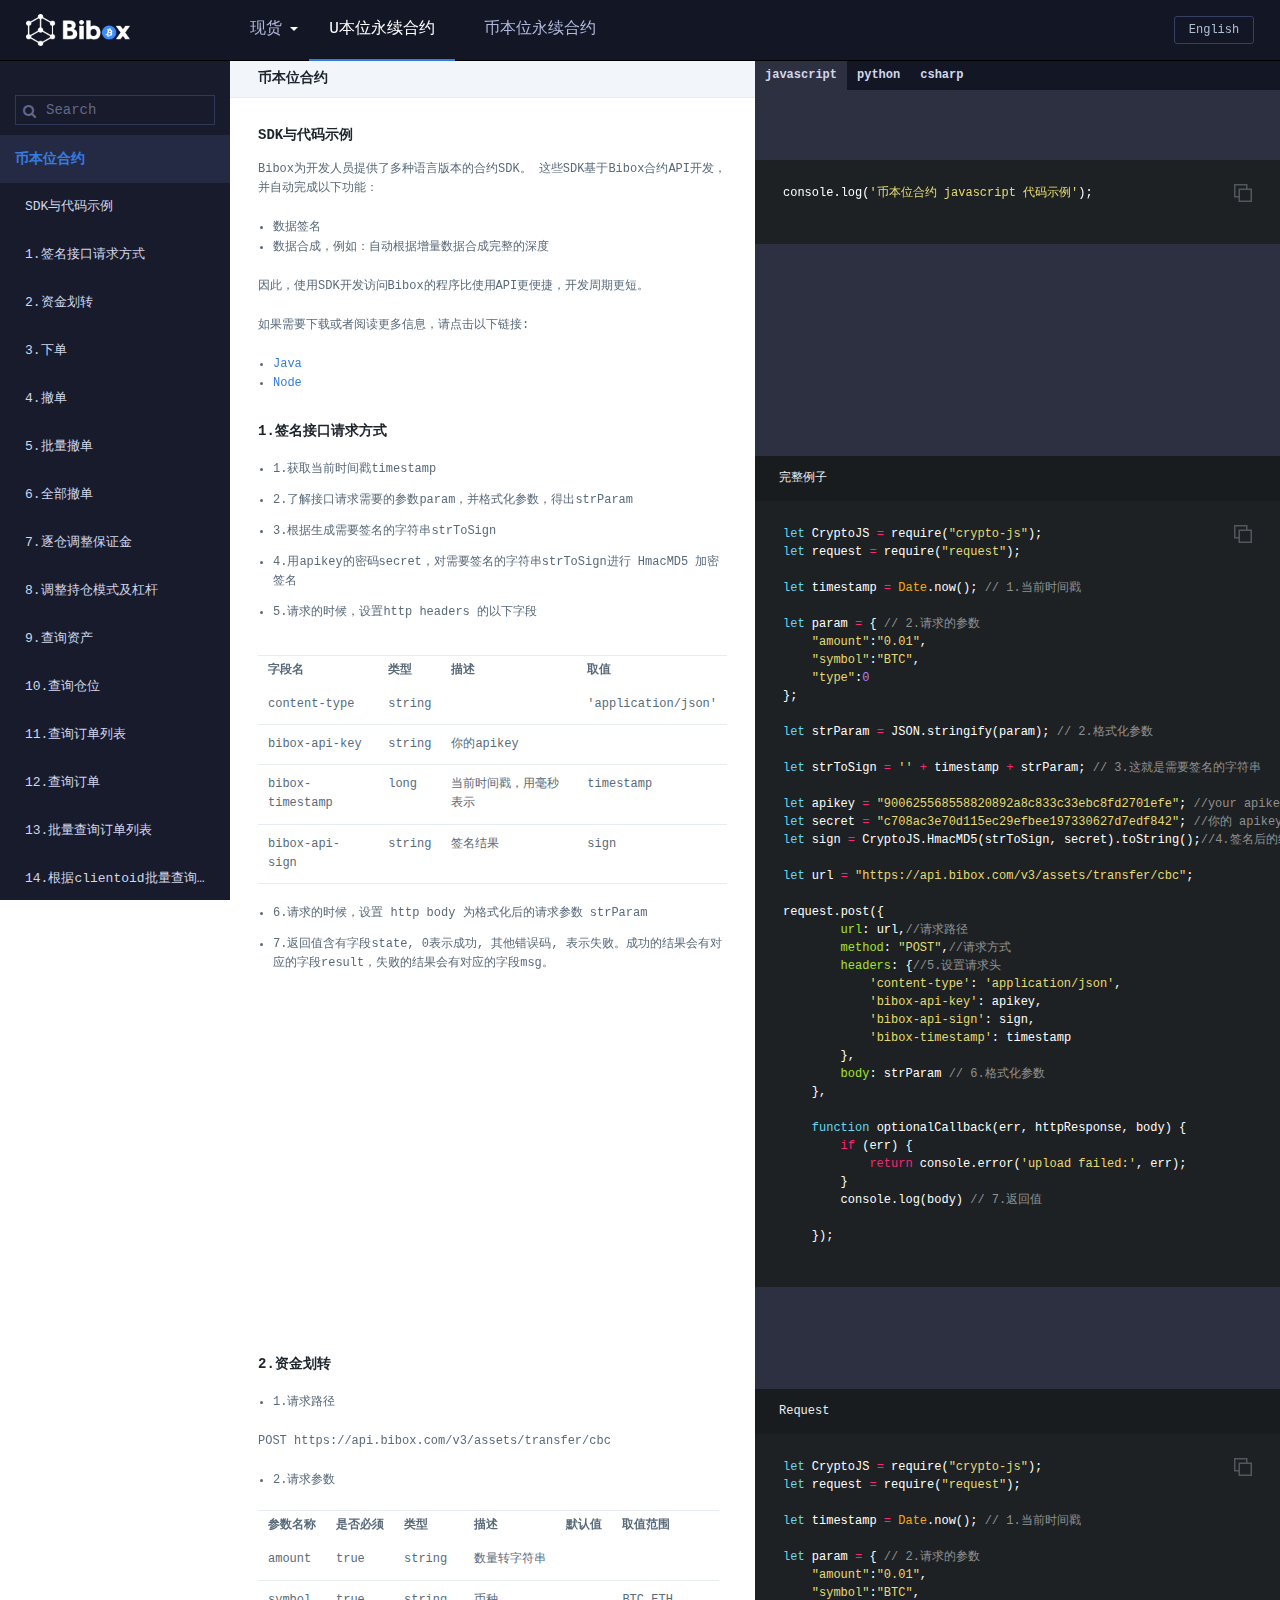
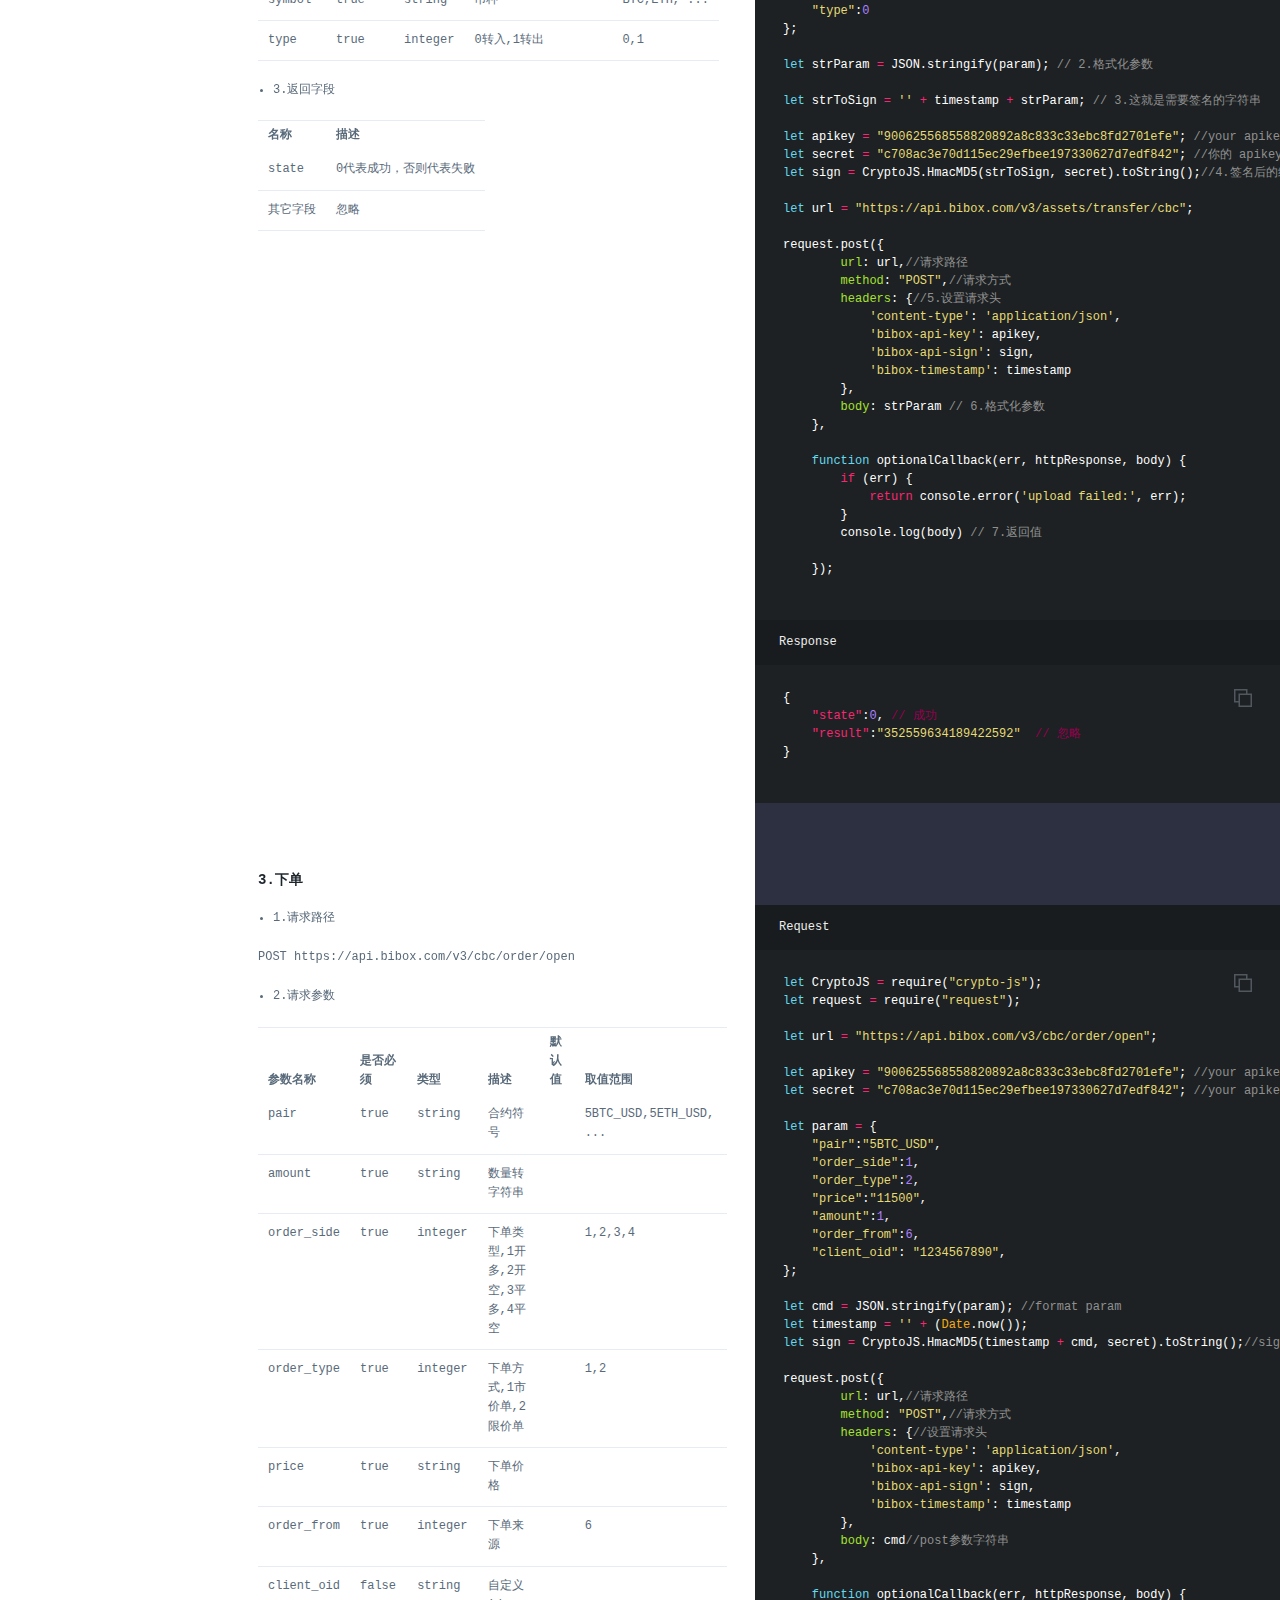
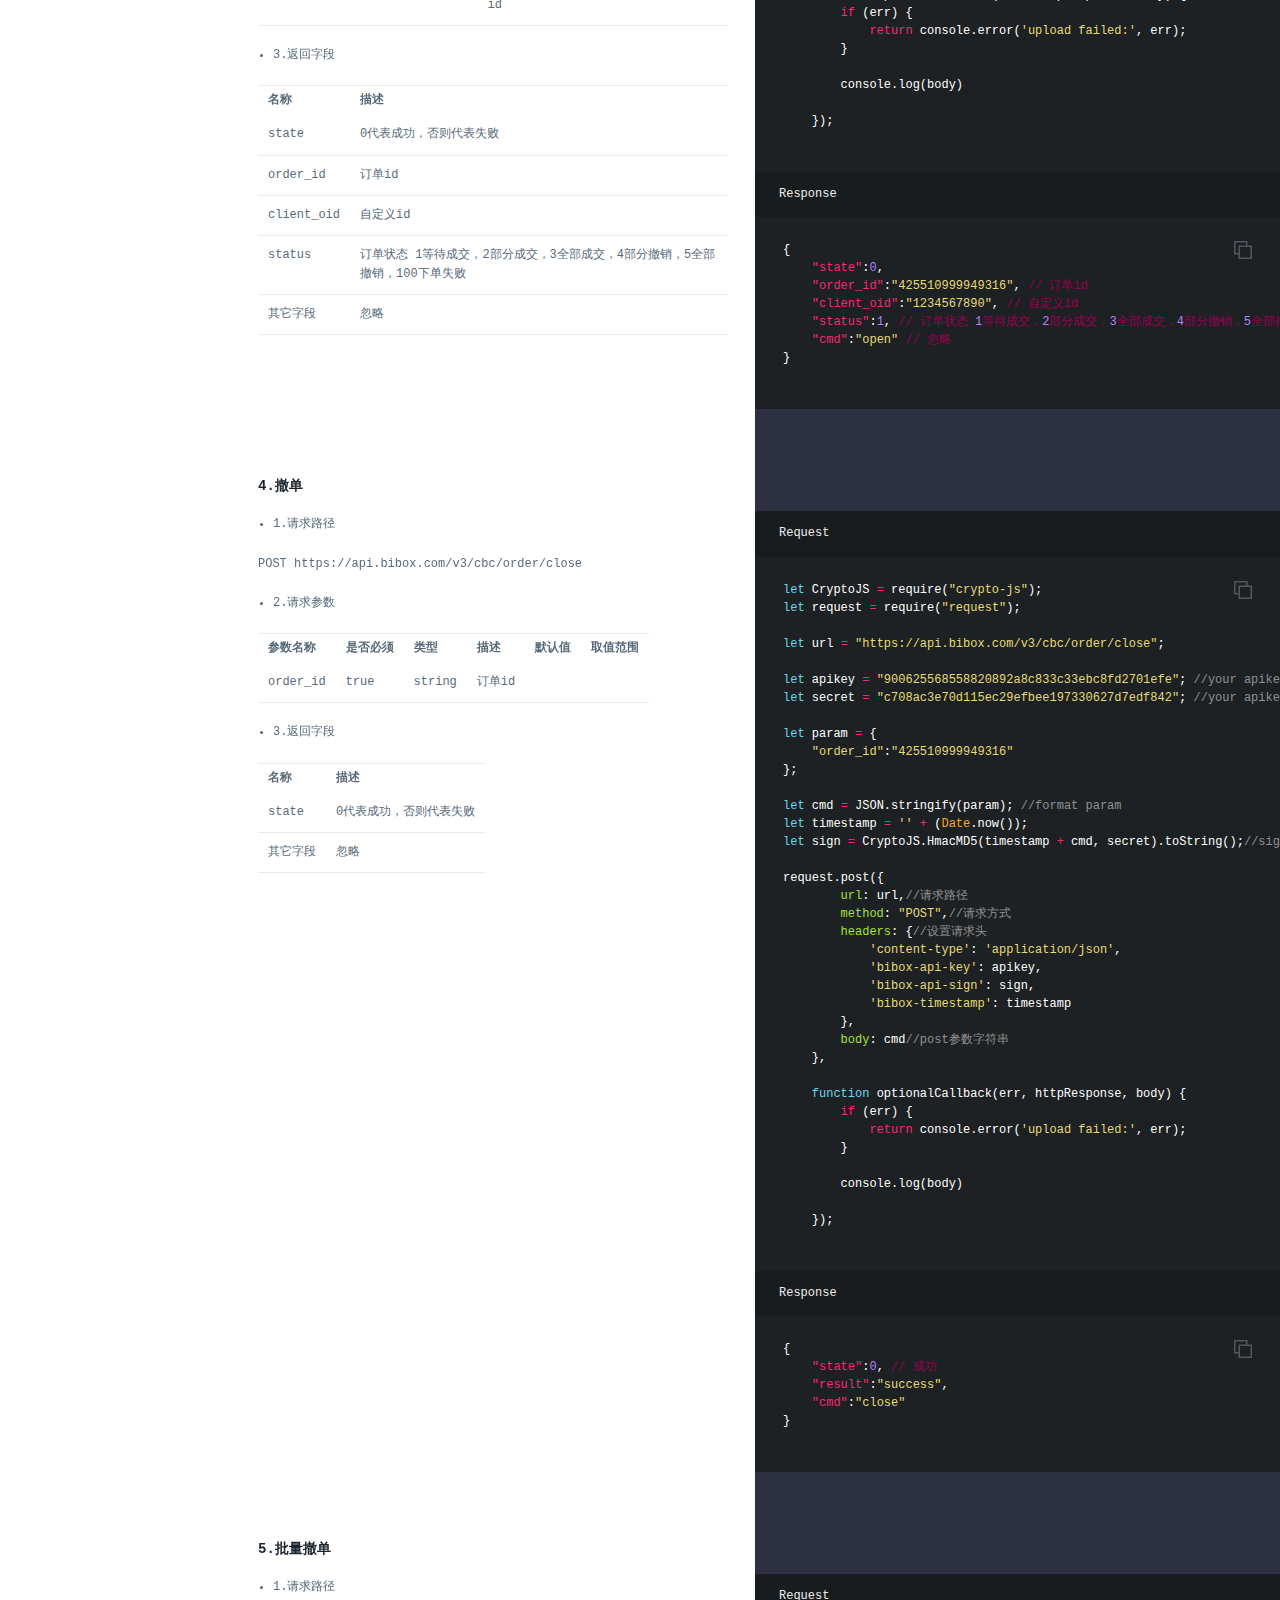
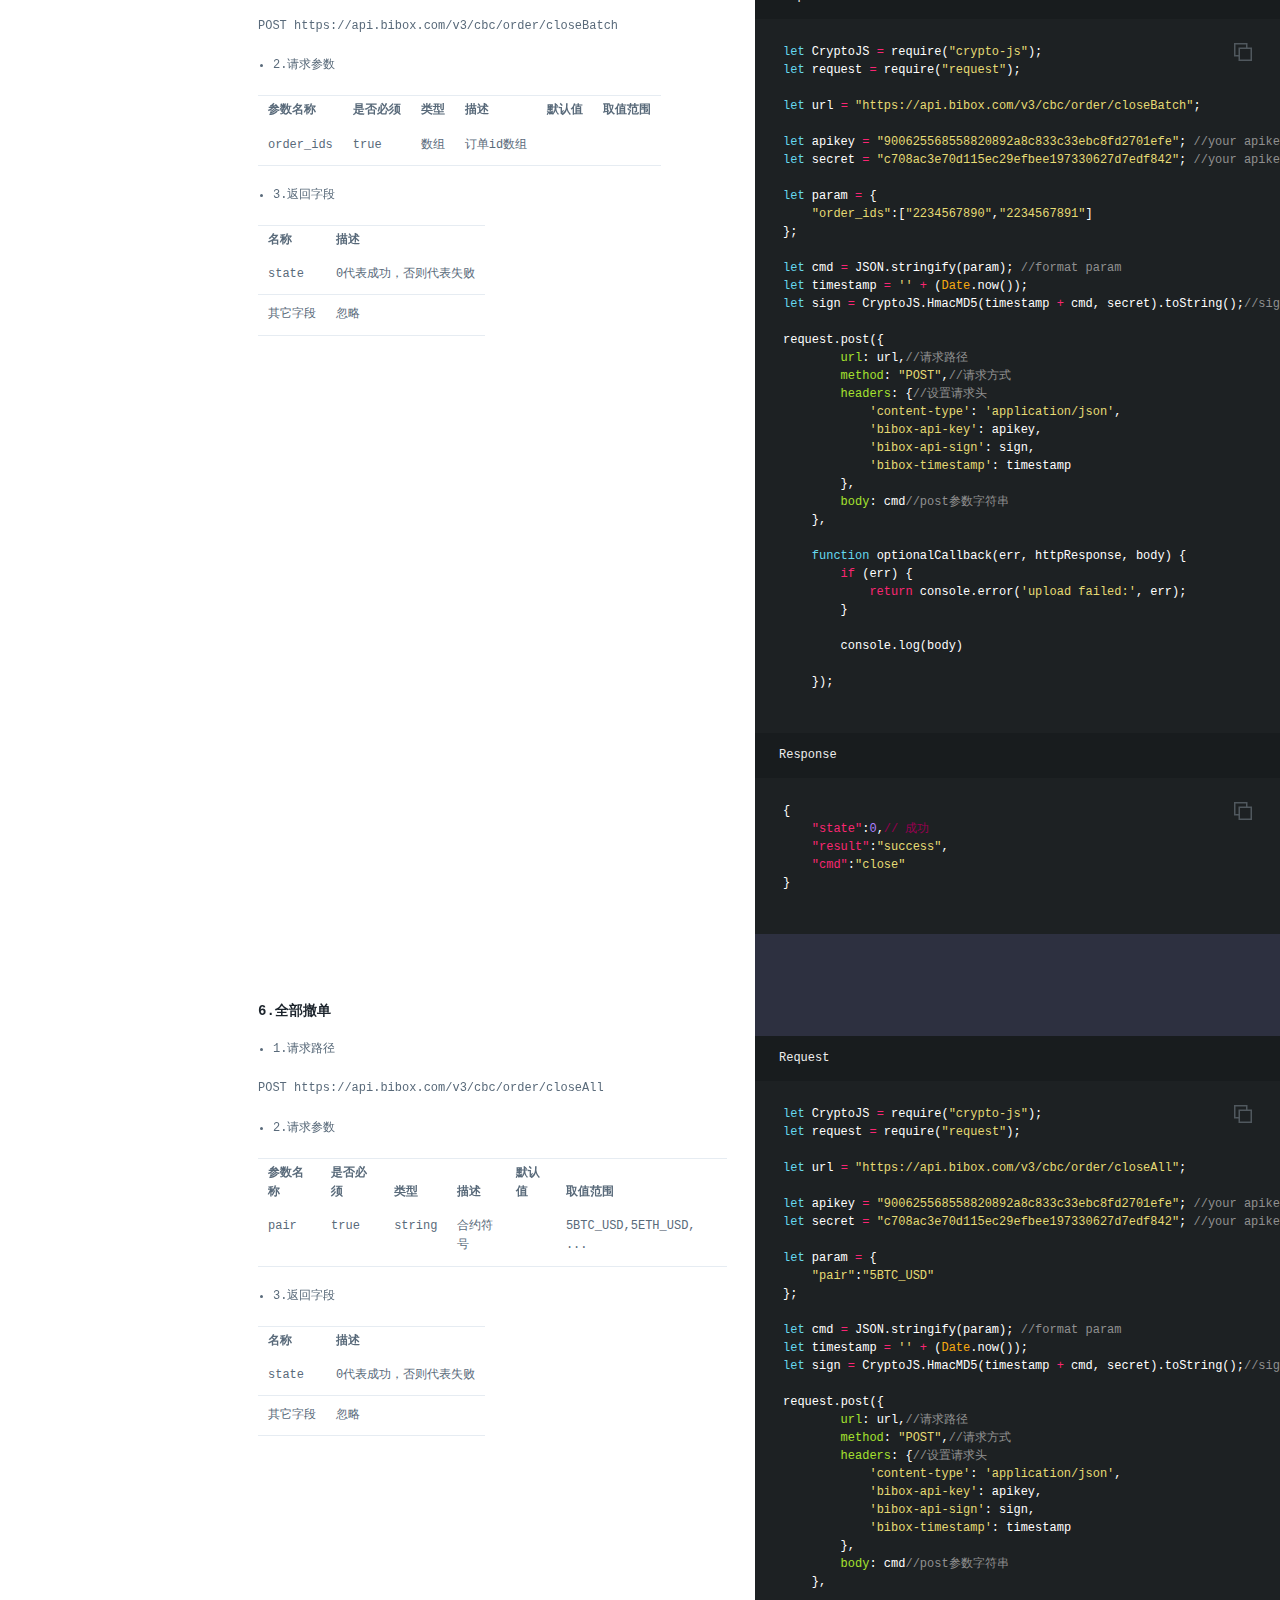
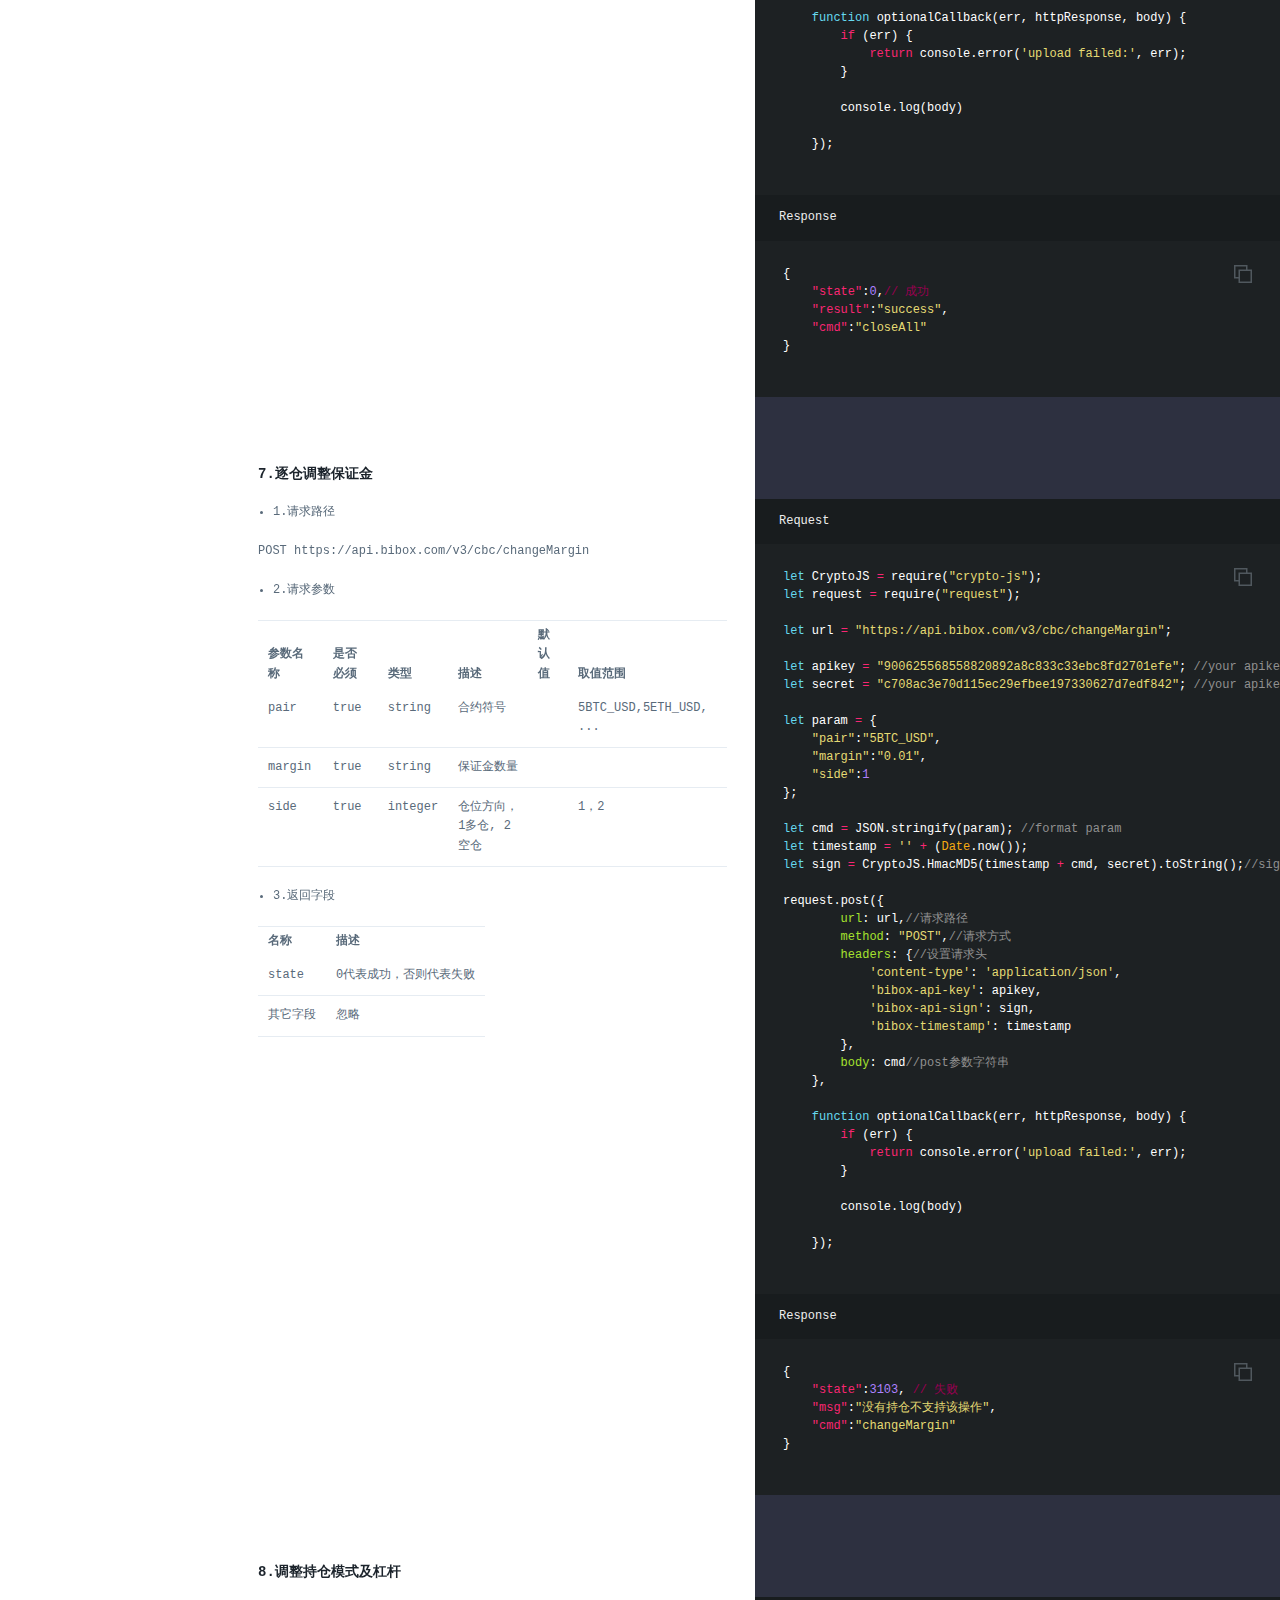
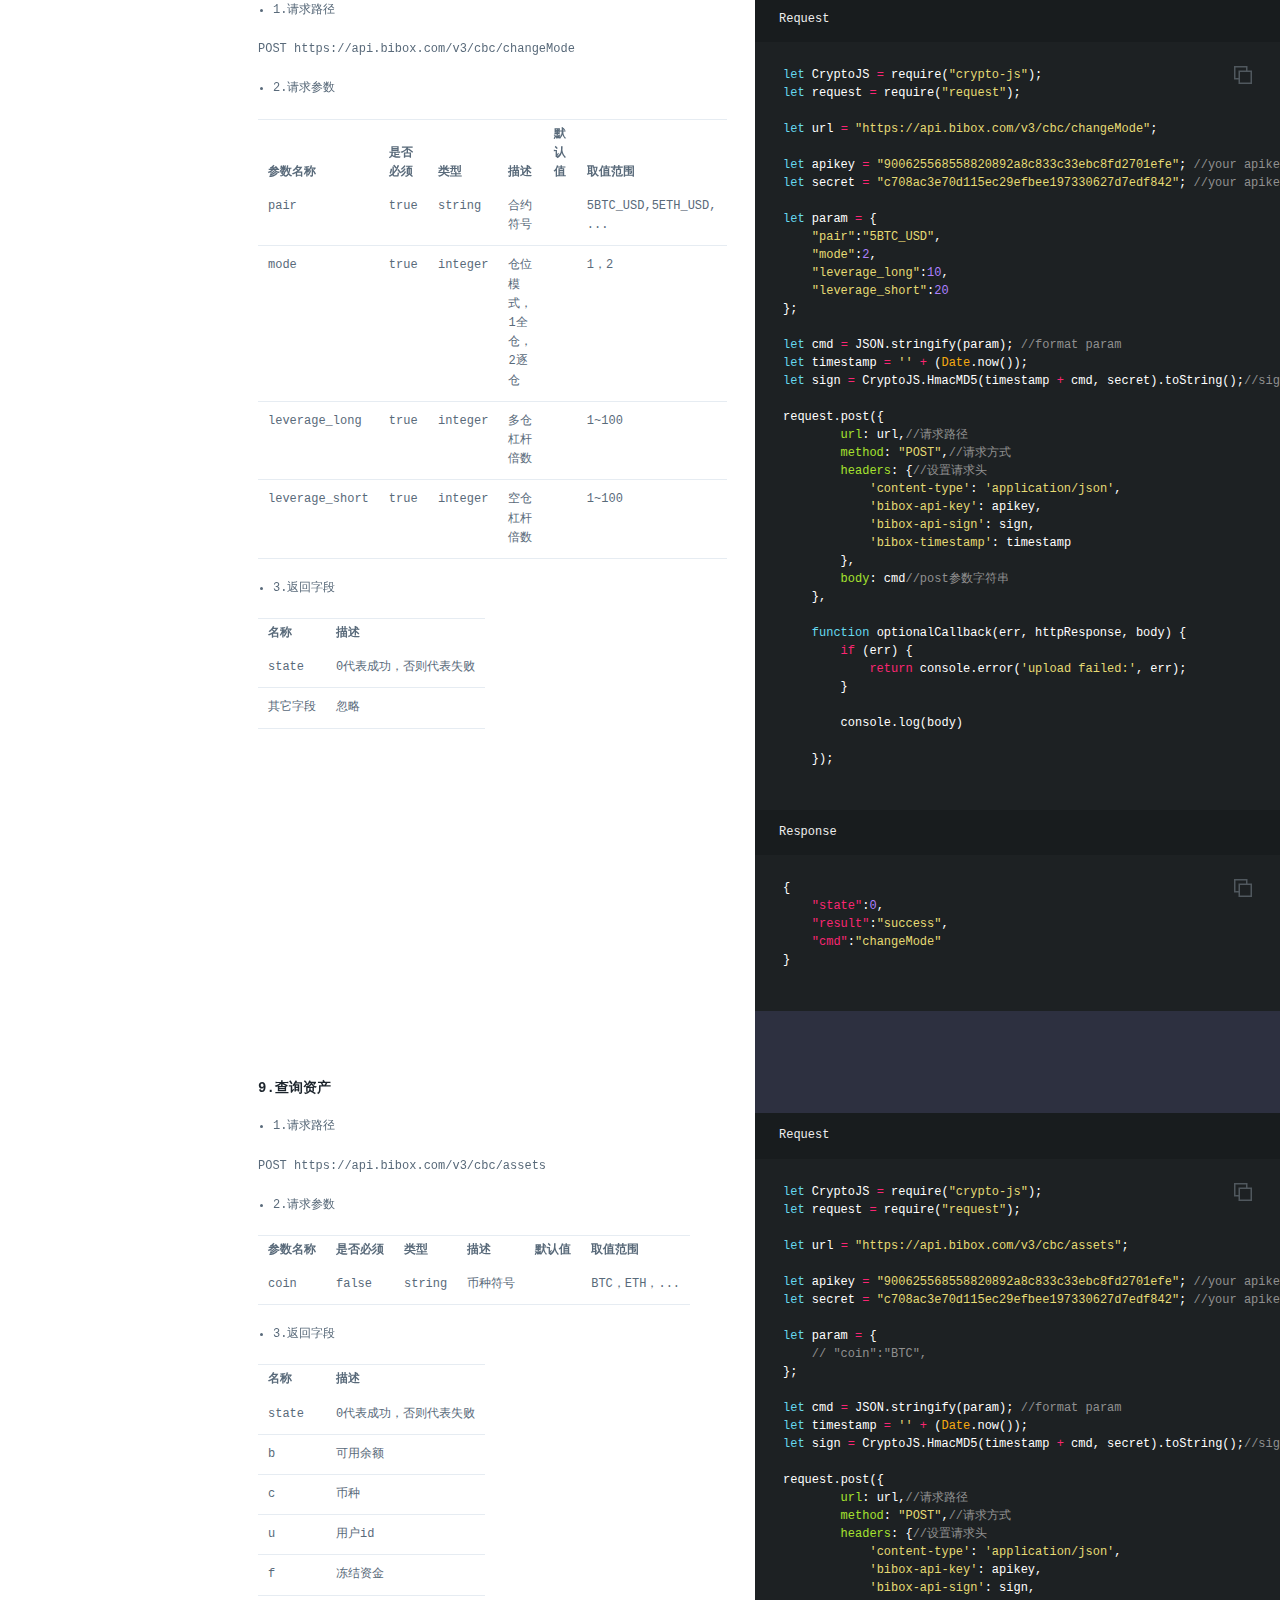
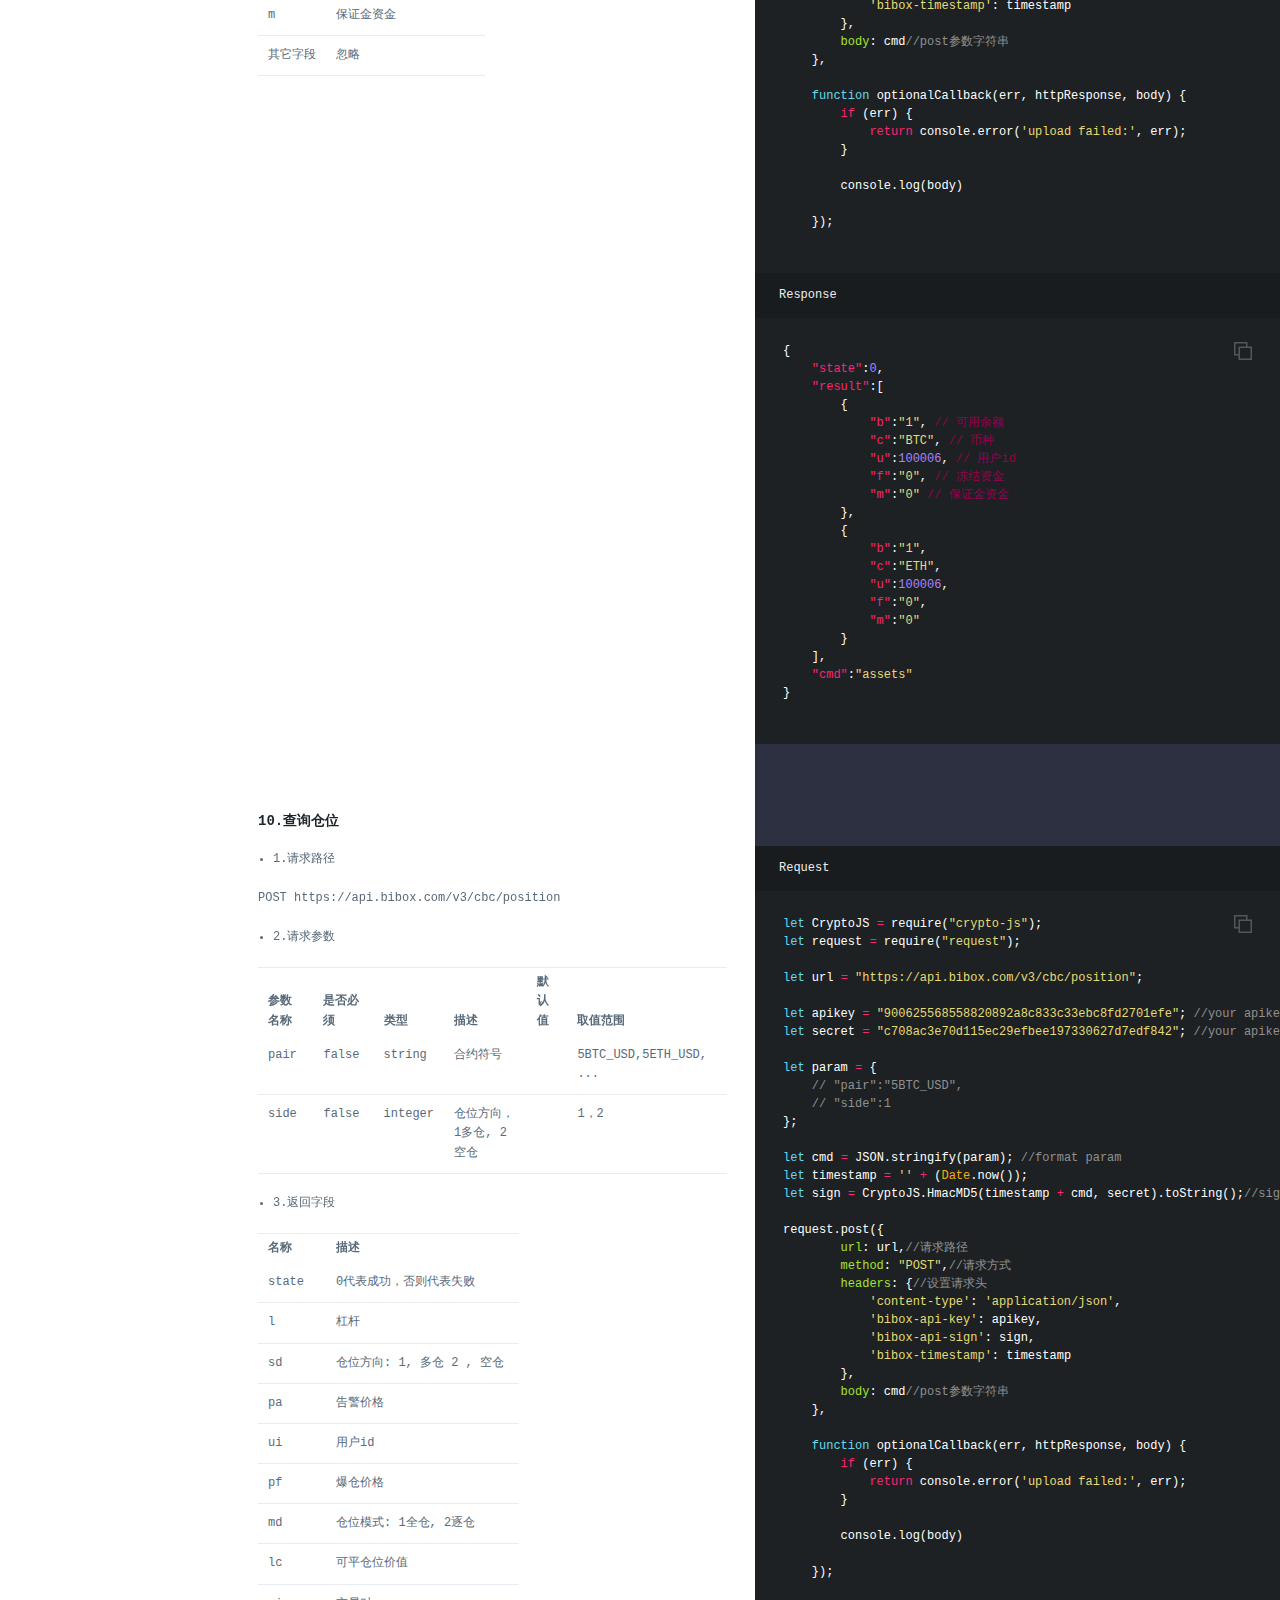
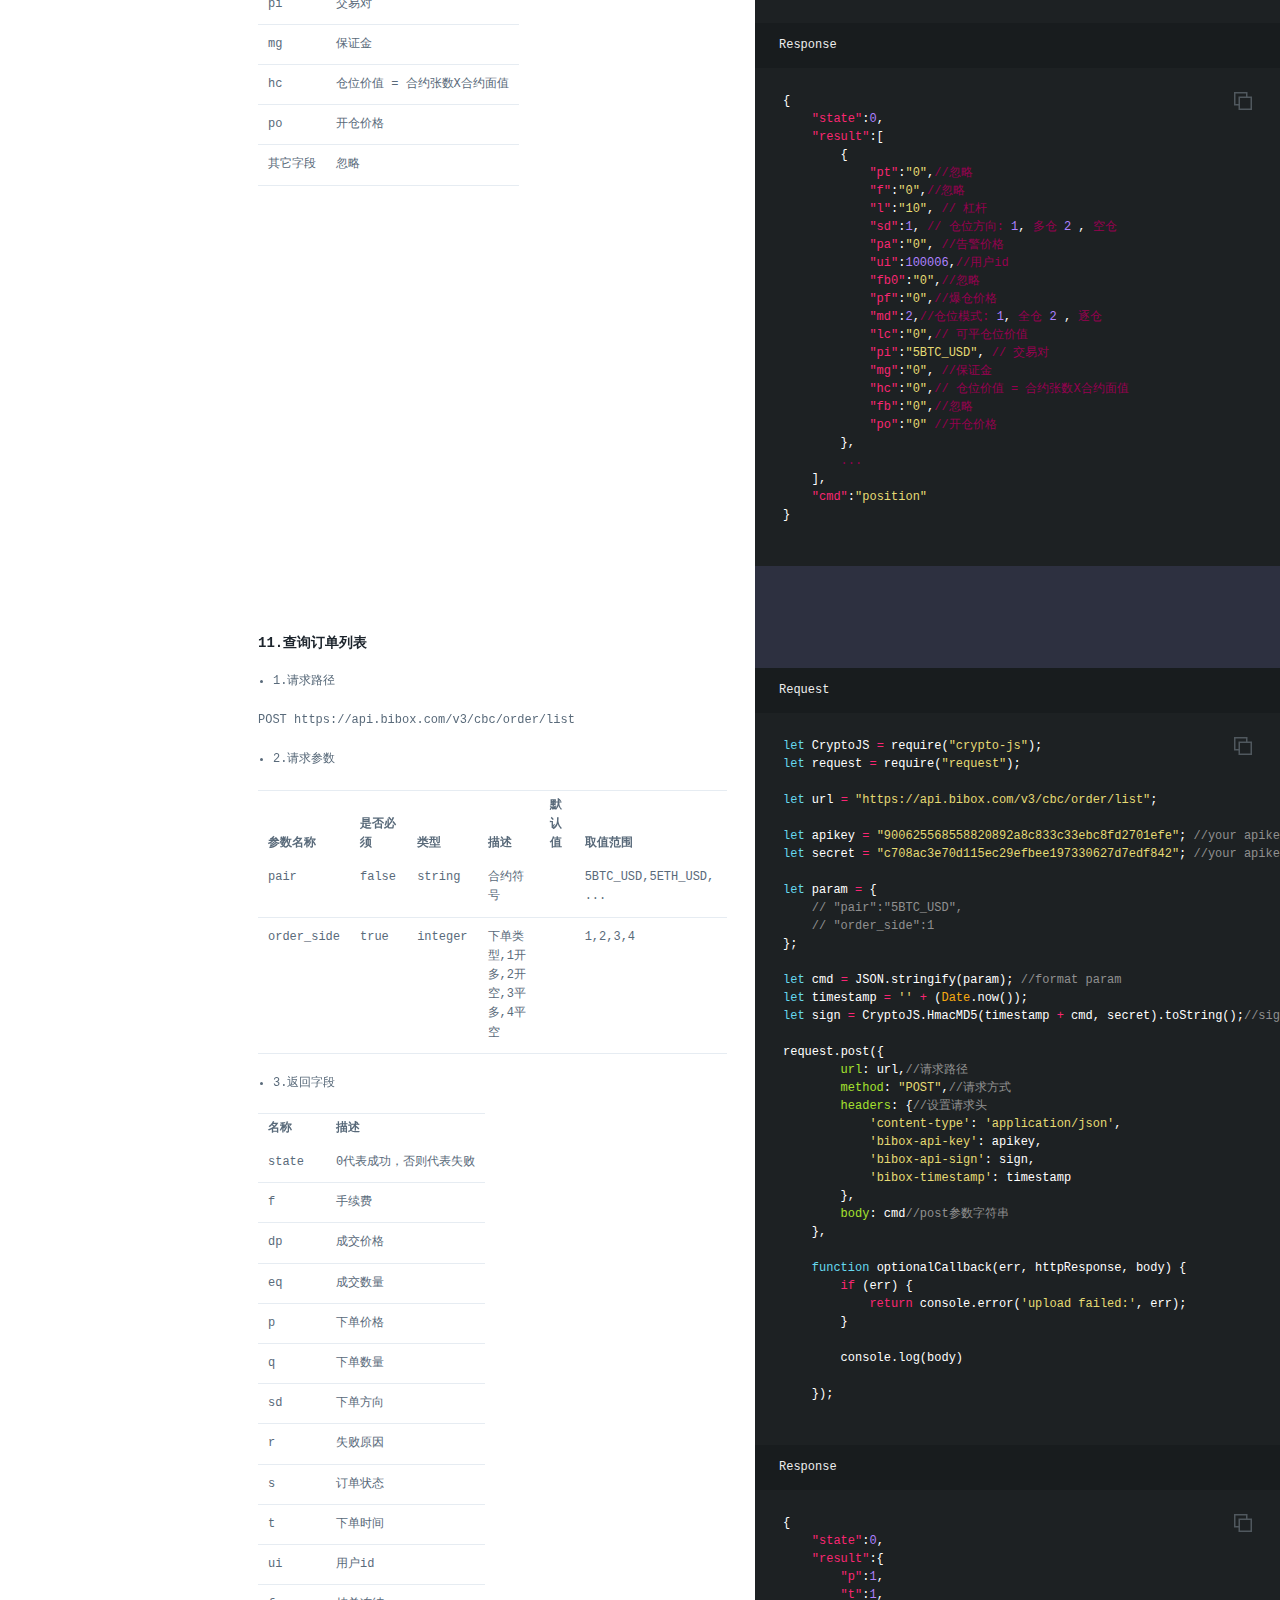
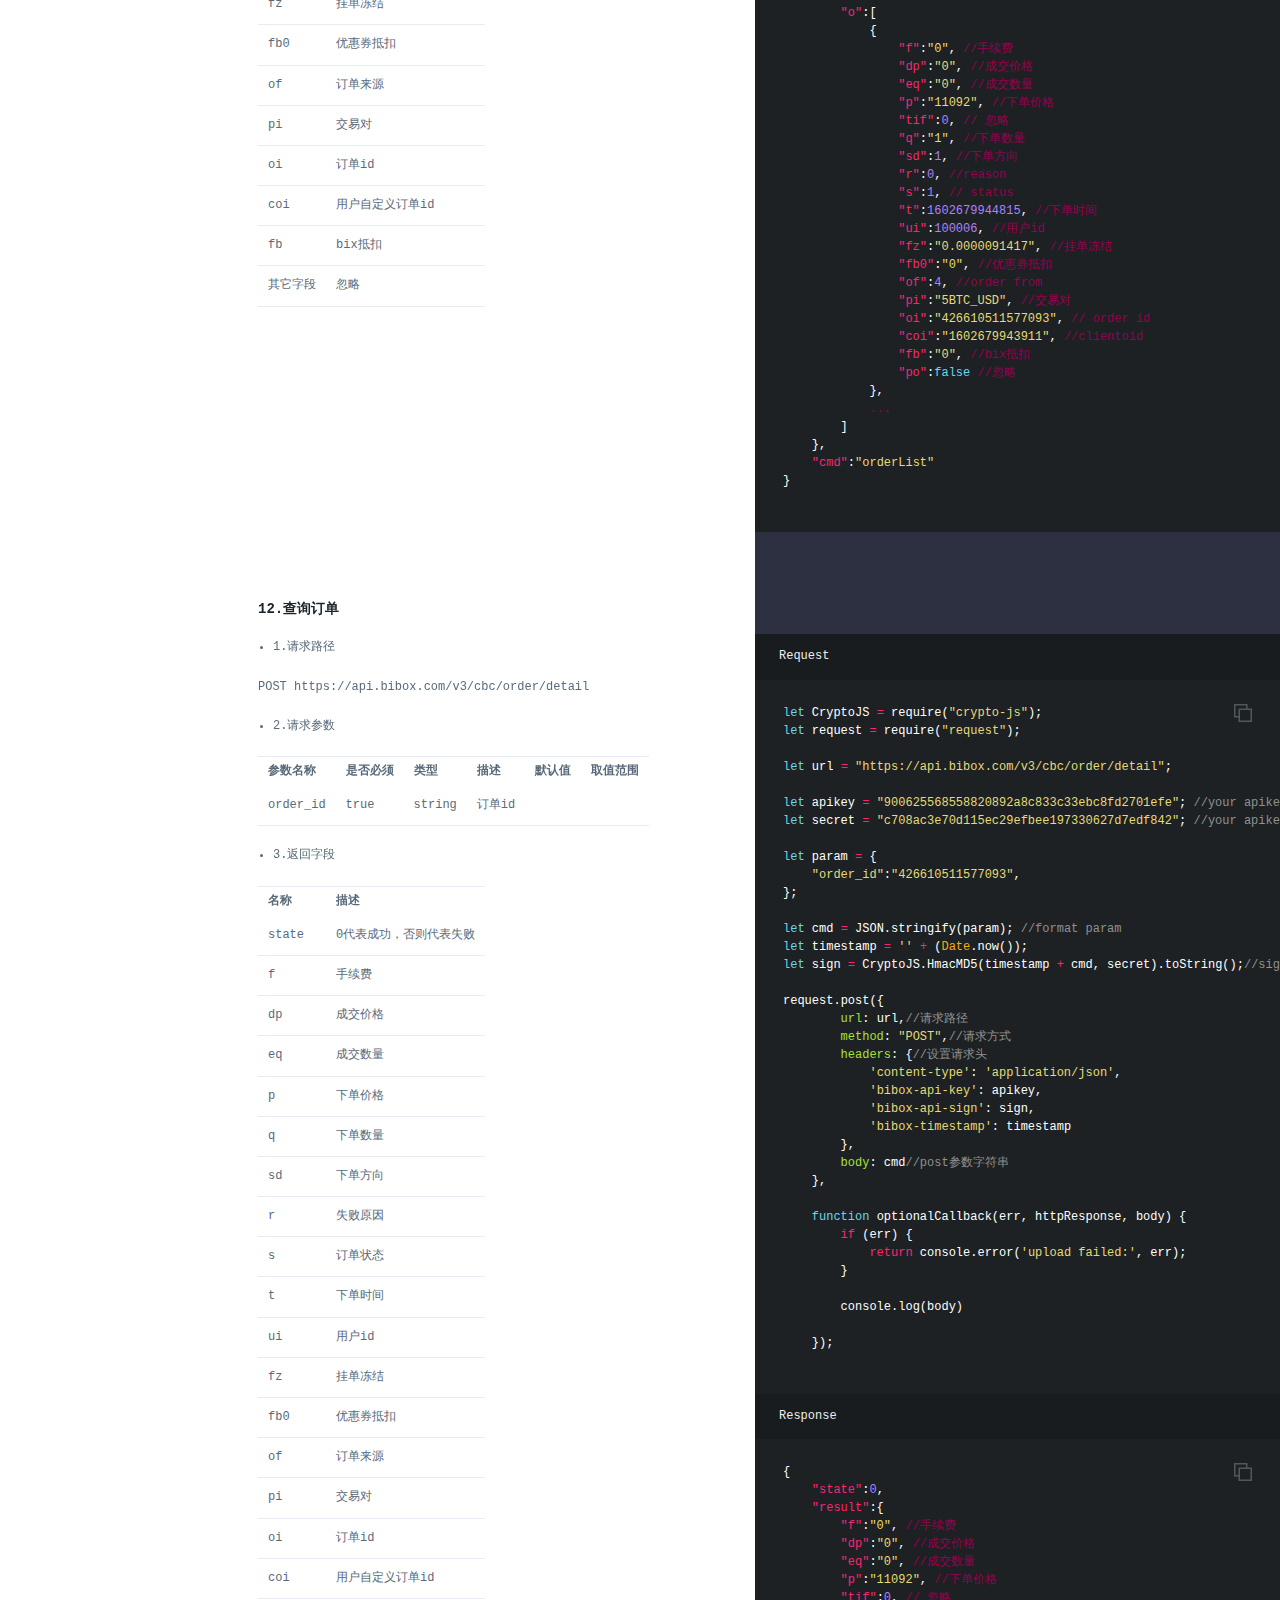
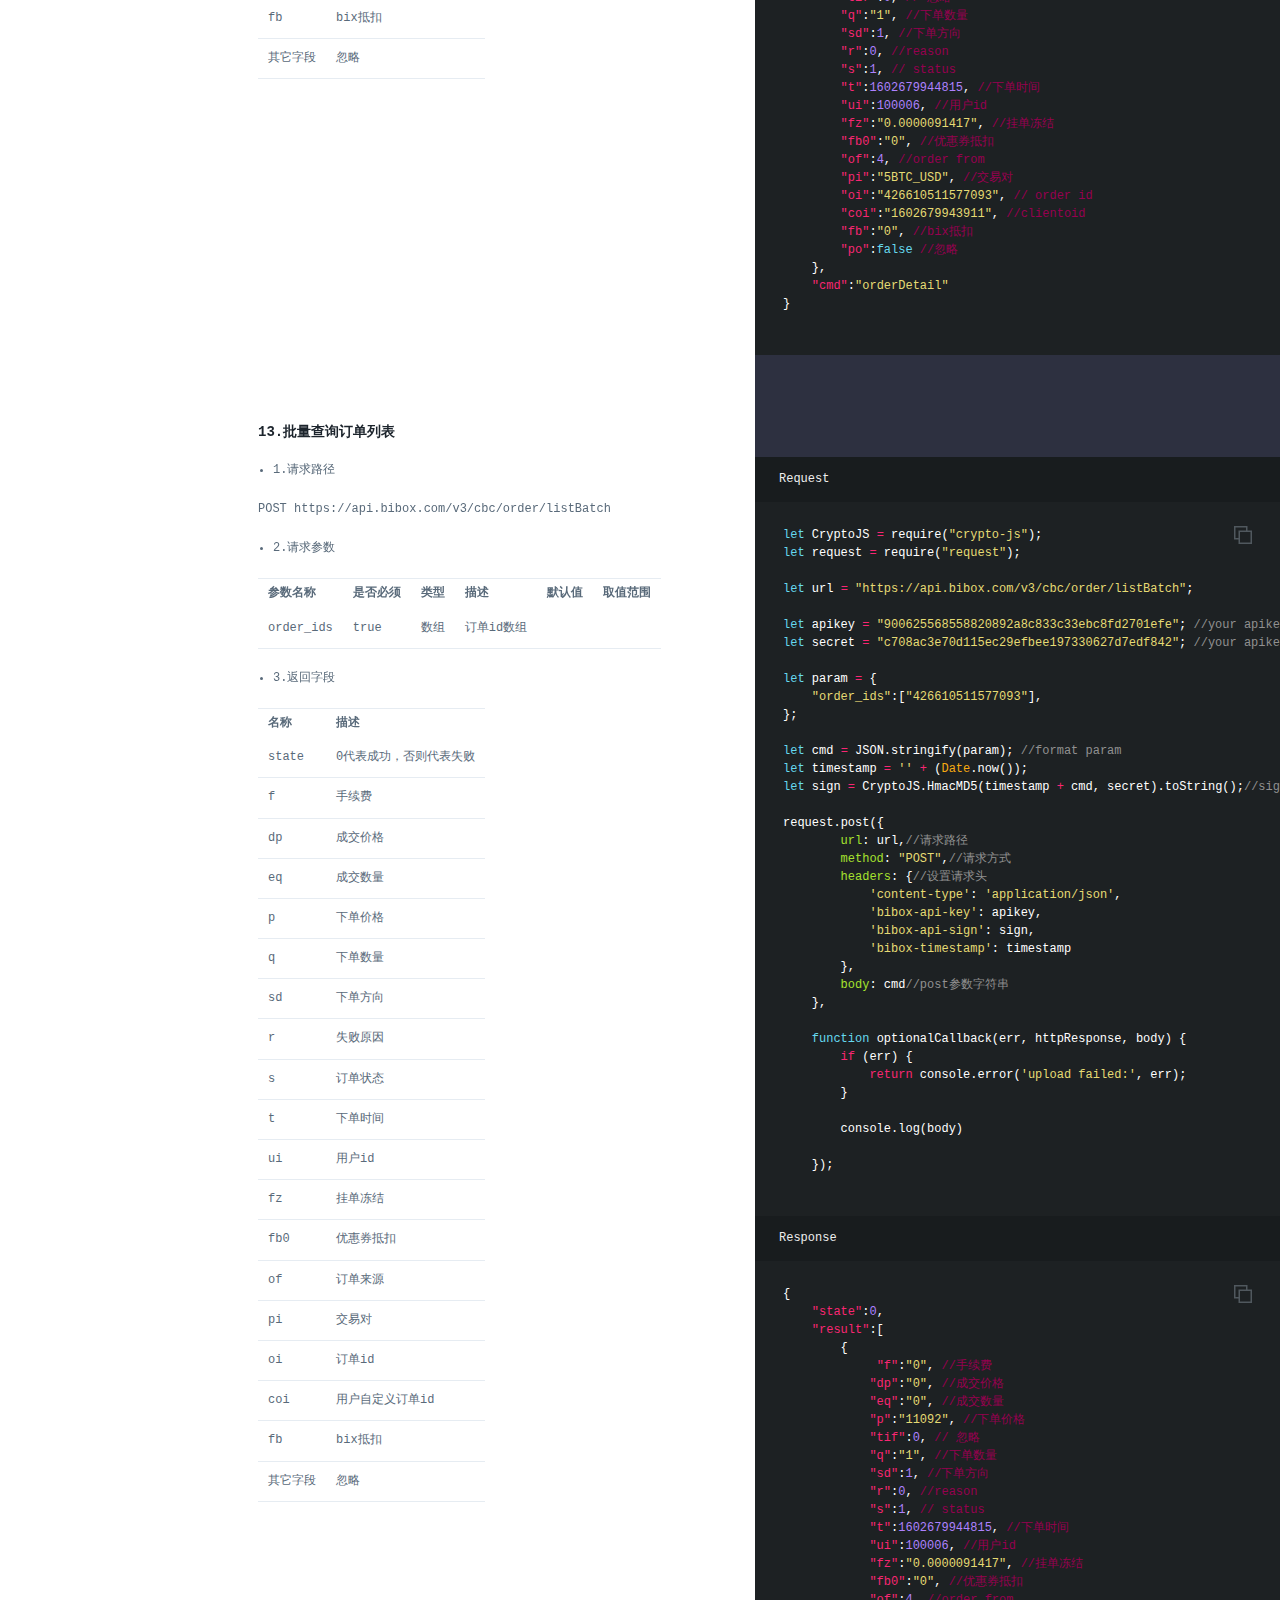
==== futures-coin/v3/zh/index.html @ cd1f0ae7 "update" ====
<!doctype html>
<html>
  <head>
    <meta charset="utf-8">
    <meta content="IE=edge,chrome=1" http-equiv="X-UA-Compatible">
    <meta name="viewport" content="width=device-width, initial-scale=1, maximum-scale=1">
    <title>Bibox API文档(v3)</title>

    <style media="screen">
      .highlight table td { padding: 5px; }
.highlight table pre { margin: 0; }
.highlight .gh {
  color: #999999;
}
.highlight .sr {
  color: #f6aa11;
}
.highlight .go {
  color: #888888;
}
.highlight .gp {
  color: #555555;
}
.highlight .gs {
}
.highlight .gu {
  color: #aaaaaa;
}
.highlight .nb {
  color: #f6aa11;
}
.highlight .cm {
  color: #75715e;
}
.highlight .cp {
  color: #75715e;
}
.highlight .c1 {
  color: #75715e;
}
.highlight .cs {
  color: #75715e;
}
.highlight .c, .highlight .ch, .highlight .cd, .highlight .cpf {
  color: #75715e;
}
.highlight .err {
  color: #960050;
}
.highlight .gr {
  color: #960050;
}
.highlight .gt {
  color: #960050;
}
.highlight .gd {
  color: #49483e;
}
.highlight .gi {
  color: #49483e;
}
.highlight .ge {
  color: #49483e;
}
.highlight .kc {
  color: #66d9ef;
}
.highlight .kd {
  color: #66d9ef;
}
.highlight .kr {
  color: #66d9ef;
}
.highlight .no {
  color: #66d9ef;
}
.highlight .kt {
  color: #66d9ef;
}
.highlight .mf {
  color: #ae81ff;
}
.highlight .mh {
  color: #ae81ff;
}
.highlight .il {
  color: #ae81ff;
}
.highlight .mi {
  color: #ae81ff;
}
.highlight .mo {
  color: #ae81ff;
}
.highlight .m, .highlight .mb, .highlight .mx {
  color: #ae81ff;
}
.highlight .sc {
  color: #ae81ff;
}
.highlight .se {
  color: #ae81ff;
}
.highlight .ss {
  color: #ae81ff;
}
.highlight .sd {
  color: #e6db74;
}
.highlight .s2 {
  color: #e6db74;
}
.highlight .sb {
  color: #e6db74;
}
.highlight .sh {
  color: #e6db74;
}
.highlight .si {
  color: #e6db74;
}
.highlight .sx {
  color: #e6db74;
}
.highlight .s1 {
  color: #e6db74;
}
.highlight .s, .highlight .sa, .highlight .dl {
  color: #e6db74;
}
.highlight .na {
  color: #a6e22e;
}
.highlight .nc {
  color: #a6e22e;
}
.highlight .nd {
  color: #a6e22e;
}
.highlight .ne {
  color: #a6e22e;
}
.highlight .nf, .highlight .fm {
  color: #a6e22e;
}
.highlight .vc {
  color: #ffffff;
}
.highlight .nn {
  color: #ffffff;
}
.highlight .ni {
  color: #ffffff;
}
.highlight .bp {
  color: #ffffff;
}
.highlight .vg {
  color: #ffffff;
}
.highlight .vi {
  color: #ffffff;
}
.highlight .nv, .highlight .vm {
  color: #ffffff;
}
.highlight .w {
  color: #ffffff;
}
.highlight {
  color: #ffffff;
}
.highlight .n, .highlight .py, .highlight .nx {
  color: #ffffff;
}
.highlight .nl {
  color: #f92672;
}
.highlight .ow {
  color: #f92672;
}
.highlight .nt {
  color: #f92672;
}
.highlight .k, .highlight .kv {
  color: #f92672;
}
.highlight .kn {
  color: #f92672;
}
.highlight .kp {
  color: #f92672;
}
.highlight .o {
  color: #f92672;
}
    </style>
    <style media="print">
      * {
        -webkit-transition:none!important;
        transition:none!important;
      }
      .highlight table td { padding: 5px; }
.highlight table pre { margin: 0; }
.highlight, .highlight .w {
  color: #586e75;
}
.highlight .err {
  color: #002b36;
  background-color: #dc322f;
}
.highlight .c, .highlight .ch, .highlight .cd, .highlight .cm, .highlight .cpf, .highlight .c1, .highlight .cs {
  color: #657b83;
}
.highlight .cp {
  color: #b58900;
}
.highlight .nt {
  color: #b58900;
}
.highlight .o, .highlight .ow {
  color: #93a1a1;
}
.highlight .p, .highlight .pi {
  color: #93a1a1;
}
.highlight .gi {
  color: #859900;
}
.highlight .gd {
  color: #dc322f;
}
.highlight .gh {
  color: #268bd2;
  background-color: #002b36;
  font-weight: bold;
}
.highlight .k, .highlight .kn, .highlight .kp, .highlight .kr, .highlight .kv {
  color: #6c71c4;
}
.highlight .kc {
  color: #cb4b16;
}
.highlight .kt {
  color: #cb4b16;
}
.highlight .kd {
  color: #cb4b16;
}
.highlight .s, .highlight .sa, .highlight .sb, .highlight .sc, .highlight .dl, .highlight .sd, .highlight .s2, .highlight .sh, .highlight .sx, .highlight .s1 {
  color: #859900;
}
.highlight .sr {
  color: #2aa198;
}
.highlight .si {
  color: #d33682;
}
.highlight .se {
  color: #d33682;
}
.highlight .nn {
  color: #b58900;
}
.highlight .nc {
  color: #b58900;
}
.highlight .no {
  color: #b58900;
}
.highlight .na {
  color: #268bd2;
}
.highlight .m, .highlight .mb, .highlight .mf, .highlight .mh, .highlight .mi, .highlight .il, .highlight .mo, .highlight .mx {
  color: #859900;
}
.highlight .ss {
  color: #859900;
}
    </style>
    <link href="stylesheets/screen-e0283edf.css" rel="stylesheet" media="screen" />
    <link href="stylesheets/print-628c1a7f.css" rel="stylesheet" media="print" />
      <script src="javascripts/all-e033bdd3.js"></script>

    <script>
      $(function() { setupCodeCopy(); });
    </script>
  </head>

  <body class="index" data-languages="[&quot;javascript&quot;,&quot;python&quot;,&quot;csharp&quot;]">
    <a href="#" id="nav-button">
      <span>
        <img src="images/navbar-cad8cdcb.png" alt="" />
      </span>
    </a>
    <header>
      <div class="flex_box">
        <img src="images/logo-5720d610.png" class="logo" alt="" />
        <div class="nav_box">
          <span id="spot_select" class="nav-select">
            <span id="btn_spot-select">
              现货
            </span>

            <span class="nav-select-drop">
              <a href="/api/spot/v3/zh/" class="nav-select-item" id="btn_spot">现货v3</a>
              <a href="/api/spot/v4/zh/" class="nav-select-item" id="btn_spot_v4">现货v4</a>
            </span>
          </span>
          <span class="nav_cell nav_tab">
            <a href="/api/futures/v3/zh/" id="btn_contract">U本位永续合约</a>
          </span>
          <span class="nav_cell nav_tab">
            <a href="/api/futures-coin/v3/zh/" id="btn_contract_coin">币本位永续合约</a>
          </span>
        </div>
      </div>
      <a href="/api/spot/v3/en/" class="lang" id="lang_box">English</a>
    </header>
    <div class="toc-wrapper">
        <div class="lang-selector">
              <a href="#" data-language-name="javascript">javascript</a>
              <a href="#" data-language-name="python">python</a>
              <a href="#" data-language-name="csharp">csharp</a>
        </div>
        <div class="search">
          <input type="text" class="search" id="input-search" placeholder="Search">
        </div>
        <ul class="search-results"></ul>
      <ul id="toc" class="toc-list-h1">
          <li>
            <a href="#8febbbfcbc" class="toc-h1 toc-link" data-title="币本位合约">币本位合约</a>
              <ul class="toc-list-h2">
                  <li>
                    <a href="#sdk" class="toc-h2 toc-link" data-title="SDK与代码示例">SDK与代码示例</a>
                  </li>
                  <li>
                    <a href="#1" class="toc-h2 toc-link" data-title="1.签名接口请求方式">1.签名接口请求方式</a>
                  </li>
                  <li>
                    <a href="#2" class="toc-h2 toc-link" data-title="2.资金划转">2.资金划转</a>
                  </li>
                  <li>
                    <a href="#3" class="toc-h2 toc-link" data-title="3.下单">3.下单</a>
                  </li>
                  <li>
                    <a href="#4" class="toc-h2 toc-link" data-title="4.撤单">4.撤单</a>
                  </li>
                  <li>
                    <a href="#5" class="toc-h2 toc-link" data-title="5.批量撤单">5.批量撤单</a>
                  </li>
                  <li>
                    <a href="#6" class="toc-h2 toc-link" data-title="6.全部撤单">6.全部撤单</a>
                  </li>
                  <li>
                    <a href="#7" class="toc-h2 toc-link" data-title="7.逐仓调整保证金">7.逐仓调整保证金</a>
                  </li>
                  <li>
                    <a href="#8" class="toc-h2 toc-link" data-title="8.调整持仓模式及杠杆">8.调整持仓模式及杠杆</a>
                  </li>
                  <li>
                    <a href="#9" class="toc-h2 toc-link" data-title="9.查询资产">9.查询资产</a>
                  </li>
                  <li>
                    <a href="#10" class="toc-h2 toc-link" data-title="10.查询仓位">10.查询仓位</a>
                  </li>
                  <li>
                    <a href="#11" class="toc-h2 toc-link" data-title="11.查询订单列表">11.查询订单列表</a>
                  </li>
                  <li>
                    <a href="#12" class="toc-h2 toc-link" data-title="12.查询订单">12.查询订单</a>
                  </li>
                  <li>
                    <a href="#13" class="toc-h2 toc-link" data-title="13.批量查询订单列表">13.批量查询订单列表</a>
                  </li>
                  <li>
                    <a href="#14-clientoid" class="toc-h2 toc-link" data-title="14.根据clientoid批量查询订单列表">14.根据clientoid批量查询订单列表</a>
                  </li>
                  <li>
                    <a href="#15" class="toc-h2 toc-link" data-title="15.获取服务器时间">15.获取服务器时间</a>
                  </li>
                  <li>
                    <a href="#16" class="toc-h2 toc-link" data-title="16.查询持仓变化记录">16.查询持仓变化记录</a>
                  </li>
                  <li>
                    <a href="#17" class="toc-h2 toc-link" data-title="17.查询订单成交明细">17.查询订单成交明细</a>
                  </li>
                  <li>
                    <a href="#18" class="toc-h2 toc-link" data-title="18.查询历史委托">18.查询历史委托</a>
                  </li>
                  <li>
                    <a href="#19" class="toc-h2 toc-link" data-title="19.查询订单">19.查询订单</a>
                  </li>
                  <li>
                    <a href="#19-1" class="toc-h2 toc-link" data-title="19.1.查询划转记录">19.1.查询划转记录</a>
                  </li>
                  <li>
                    <a href="#19-2" class="toc-h2 toc-link" data-title="19.2.查询资产估值">19.2.查询资产估值</a>
                  </li>
                  <li>
                    <a href="#20" class="toc-h2 toc-link" data-title="20.查询资金费率">20.查询资金费率</a>
                  </li>
                  <li>
                    <a href="#21" class="toc-h2 toc-link" data-title="21.查询标记价格">21.查询标记价格</a>
                  </li>
                  <li>
                    <a href="#22" class="toc-h2 toc-link" data-title="22.查询合约基本信息">22.查询合约基本信息</a>
                  </li>
                  <li>
                    <a href="#23" class="toc-h2 toc-link" data-title="23.查询精度配置">23.查询精度配置</a>
                  </li>
                  <li>
                    <a href="#24-k" class="toc-h2 toc-link" data-title="24.查询k线">24.查询k线</a>
                  </li>
                  <li>
                    <a href="#25" class="toc-h2 toc-link" data-title="25.查询合约市场深度">25.查询合约市场深度</a>
                  </li>
                  <li>
                    <a href="#26-kline" class="toc-h2 toc-link" data-title="26.订阅 Kline 数据">26.订阅 Kline 数据</a>
                  </li>
                  <li>
                    <a href="#27" class="toc-h2 toc-link" data-title="27.订阅标记价格">27.订阅标记价格</a>
                  </li>
                  <li>
                    <a href="#28" class="toc-h2 toc-link" data-title="28.订阅深度">28.订阅深度</a>
                  </li>
                  <li>
                    <a href="#29" class="toc-h2 toc-link" data-title="29.订阅成交记录">29.订阅成交记录</a>
                  </li>
                  <li>
                    <a href="#30" class="toc-h2 toc-link" data-title="30.订阅最新成交价">30.订阅最新成交价</a>
                  </li>
                  <li>
                    <a href="#31" class="toc-h2 toc-link" data-title="31.订阅用户数据方法">31.订阅用户数据方法</a>
                  </li>
                  <li>
                    <a href="#32" class="toc-h2 toc-link" data-title="32.订阅用户数据解析资产">32.订阅用户数据解析资产</a>
                  </li>
                  <li>
                    <a href="#33" class="toc-h2 toc-link" data-title="33.订阅用户数据解析仓位">33.订阅用户数据解析仓位</a>
                  </li>
                  <li>
                    <a href="#34" class="toc-h2 toc-link" data-title="34.订阅用户数据解析挂单">34.订阅用户数据解析挂单</a>
                  </li>
                  <li>
                    <a href="#35" class="toc-h2 toc-link" data-title="35.订阅用户数据解析成交明细">35.订阅用户数据解析成交明细</a>
                  </li>
                  <li>
                    <a href="#36" class="toc-h2 toc-link" data-title="36.订阅用户数据解析持仓被动变化信息">36.订阅用户数据解析持仓被动变化信息</a>
                  </li>
              </ul>
          </li>
          <li>
            <a href="#errors" class="toc-h1 toc-link" data-title="Errors">Errors</a>
              <ul class="toc-list-h2">
                  <li>
                    <a href="#e08c1d4f9a" class="toc-h2 toc-link" data-title="错误码">错误码</a>
                  </li>
              </ul>
          </li>
      </ul>
        <ul class="toc-footer">
            <li><a href='https://www.bibox.com'>开始交易</a></li>
        </ul>
    </div>
    <div class="page-wrapper">
      <div class="dark-box"></div>
      <div class="content">
        <h1 id='8febbbfcbc'>币本位合约</h1><h2 id='sdk'>SDK与代码示例</h2><div class="highlight"><pre class="highlight javascript tab-javascript"><code><span class="nx">console</span><span class="p">.</span><span class="nx">log</span><span class="p">(</span><span class="dl">'</span><span class="s1">币本位合约 javascript 代码示例</span><span class="dl">'</span><span class="p">);</span>

</code></pre></div><div class="highlight"><pre class="highlight python tab-python"><code><span class="c1"># -*- coding:utf-8 -*-
</span>

<span class="k">if</span> <span class="n">__name__</span> <span class="o">==</span> <span class="s">'__main__'</span><span class="p">:</span>
    <span class="n">print_hi</span><span class="p">(</span><span class="s">'币本位合约 python 代码示例'</span><span class="p">)</span>

</code></pre></div><div class="highlight"><pre class="highlight csharp tab-csharp"><code><span class="n">Console</span><span class="p">.</span><span class="nf">WriteLine</span><span class="p">(</span><span class="s">"币本位合约 c# 代码示例"</span><span class="p">);</span>

</code></pre></div>
<p>Bibox为开发人员提供了多种语言版本的合约SDK。
这些SDK基于Bibox合约API开发，并自动完成以下功能：</p>

<ul>
<li>数据签名</li>
<li>数据合成，例如：自动根据增量数据合成完整的深度</li>
</ul>

<p>因此，使用SDK开发访问Bibox的程序比使用API更便捷，开发周期更短。</p>

<p>如果需要下载或者阅读更多信息，请点击以下链接:</p>

<ul>
<li><a href="https://github.com/Biboxcom/futures_java">Java</a></li>
<li><a href="https://github.com/Biboxcom/futures_nodejs">Node</a></li>
</ul>
<h2 id='1'>1.签名接口请求方式</h2>
<blockquote>
<p>完整例子</p>
</blockquote>
<div class="highlight"><pre class="highlight javascript tab-javascript"><code><span class="kd">let</span> <span class="nx">CryptoJS</span> <span class="o">=</span> <span class="nx">require</span><span class="p">(</span><span class="dl">"</span><span class="s2">crypto-js</span><span class="dl">"</span><span class="p">);</span>
<span class="kd">let</span> <span class="nx">request</span> <span class="o">=</span> <span class="nx">require</span><span class="p">(</span><span class="dl">"</span><span class="s2">request</span><span class="dl">"</span><span class="p">);</span>

<span class="kd">let</span> <span class="nx">timestamp</span> <span class="o">=</span> <span class="nb">Date</span><span class="p">.</span><span class="nx">now</span><span class="p">();</span> <span class="c1">// 1.当前时间戳</span>

<span class="kd">let</span> <span class="nx">param</span> <span class="o">=</span> <span class="p">{</span> <span class="c1">// 2.请求的参数</span>
    <span class="dl">"</span><span class="s2">amount</span><span class="dl">"</span><span class="p">:</span><span class="dl">"</span><span class="s2">0.01</span><span class="dl">"</span><span class="p">,</span>
    <span class="dl">"</span><span class="s2">symbol</span><span class="dl">"</span><span class="p">:</span><span class="dl">"</span><span class="s2">BTC</span><span class="dl">"</span><span class="p">,</span>
    <span class="dl">"</span><span class="s2">type</span><span class="dl">"</span><span class="p">:</span><span class="mi">0</span>
<span class="p">};</span>

<span class="kd">let</span> <span class="nx">strParam</span> <span class="o">=</span> <span class="nx">JSON</span><span class="p">.</span><span class="nx">stringify</span><span class="p">(</span><span class="nx">param</span><span class="p">);</span> <span class="c1">// 2.格式化参数</span>

<span class="kd">let</span> <span class="nx">strToSign</span> <span class="o">=</span> <span class="dl">''</span> <span class="o">+</span> <span class="nx">timestamp</span> <span class="o">+</span> <span class="nx">strParam</span><span class="p">;</span> <span class="c1">// 3.这就是需要签名的字符串</span>

<span class="kd">let</span> <span class="nx">apikey</span> <span class="o">=</span> <span class="dl">"</span><span class="s2">900625568558820892a8c833c33ebc8fd2701efe</span><span class="dl">"</span><span class="p">;</span> <span class="c1">//your apikey</span>
<span class="kd">let</span> <span class="nx">secret</span> <span class="o">=</span> <span class="dl">"</span><span class="s2">c708ac3e70d115ec29efbee197330627d7edf842</span><span class="dl">"</span><span class="p">;</span> <span class="c1">//你的 apikey 密码</span>
<span class="kd">let</span> <span class="nx">sign</span> <span class="o">=</span> <span class="nx">CryptoJS</span><span class="p">.</span><span class="nx">HmacMD5</span><span class="p">(</span><span class="nx">strToSign</span><span class="p">,</span> <span class="nx">secret</span><span class="p">).</span><span class="nx">toString</span><span class="p">();</span><span class="c1">//4.签名后的结果</span>

<span class="kd">let</span> <span class="nx">url</span> <span class="o">=</span> <span class="dl">"</span><span class="s2">https://api.bibox.com/v3/assets/transfer/cbc</span><span class="dl">"</span><span class="p">;</span>

<span class="nx">request</span><span class="p">.</span><span class="nx">post</span><span class="p">({</span>
        <span class="na">url</span><span class="p">:</span> <span class="nx">url</span><span class="p">,</span><span class="c1">//请求路径</span>
        <span class="na">method</span><span class="p">:</span> <span class="dl">"</span><span class="s2">POST</span><span class="dl">"</span><span class="p">,</span><span class="c1">//请求方式</span>
        <span class="na">headers</span><span class="p">:</span> <span class="p">{</span><span class="c1">//5.设置请求头</span>
            <span class="dl">'</span><span class="s1">content-type</span><span class="dl">'</span><span class="p">:</span> <span class="dl">'</span><span class="s1">application/json</span><span class="dl">'</span><span class="p">,</span>
            <span class="dl">'</span><span class="s1">bibox-api-key</span><span class="dl">'</span><span class="p">:</span> <span class="nx">apikey</span><span class="p">,</span>
            <span class="dl">'</span><span class="s1">bibox-api-sign</span><span class="dl">'</span><span class="p">:</span> <span class="nx">sign</span><span class="p">,</span>
            <span class="dl">'</span><span class="s1">bibox-timestamp</span><span class="dl">'</span><span class="p">:</span> <span class="nx">timestamp</span>
        <span class="p">},</span>
        <span class="na">body</span><span class="p">:</span> <span class="nx">strParam</span> <span class="c1">// 6.格式化参数</span>
    <span class="p">},</span>

    <span class="kd">function</span> <span class="nx">optionalCallback</span><span class="p">(</span><span class="nx">err</span><span class="p">,</span> <span class="nx">httpResponse</span><span class="p">,</span> <span class="nx">body</span><span class="p">)</span> <span class="p">{</span>
        <span class="k">if</span> <span class="p">(</span><span class="nx">err</span><span class="p">)</span> <span class="p">{</span>
            <span class="k">return</span> <span class="nx">console</span><span class="p">.</span><span class="nx">error</span><span class="p">(</span><span class="dl">'</span><span class="s1">upload failed:</span><span class="dl">'</span><span class="p">,</span> <span class="nx">err</span><span class="p">);</span>
        <span class="p">}</span>
        <span class="nx">console</span><span class="p">.</span><span class="nx">log</span><span class="p">(</span><span class="nx">body</span><span class="p">)</span> <span class="c1">// 7.返回值</span>

    <span class="p">});</span>

</code></pre></div><div class="highlight"><pre class="highlight python tab-python"><code><span class="c1"># -*- coding:utf-8 -*-
</span><span class="kn">import</span> <span class="nn">hashlib</span>
<span class="kn">import</span> <span class="nn">hmac</span>
<span class="kn">import</span> <span class="nn">json</span>
<span class="kn">import</span> <span class="nn">time</span>
<span class="kn">import</span> <span class="nn">requests</span>

<span class="n">API_KEY</span> <span class="o">=</span> <span class="s">'900625568558820892a8c833c33ebc8fd2701efe'</span>
<span class="n">SECRET_KEY</span> <span class="o">=</span> <span class="s">'c708ac3e70d115ec29efbee197330627d7edf842'</span>
<span class="n">BASE_URL</span> <span class="o">=</span> <span class="s">'https://api.bibox.com'</span>  <span class="c1"># 'https://api.bibox.tel' #
</span>

<span class="k">def</span> <span class="nf">do_sign</span><span class="p">(</span><span class="n">body</span><span class="p">):</span>
    <span class="n">timestamp</span> <span class="o">=</span> <span class="nb">int</span><span class="p">(</span><span class="n">time</span><span class="p">.</span><span class="n">time</span><span class="p">())</span> <span class="o">*</span> <span class="mi">1000</span>
    <span class="c1"># to_sign = str(timestamp)+json.dumps(body,separators=(',',':'))
</span>    <span class="n">to_sign</span> <span class="o">=</span> <span class="nb">str</span><span class="p">(</span><span class="n">timestamp</span><span class="p">)</span> <span class="o">+</span> <span class="n">json</span><span class="p">.</span><span class="n">dumps</span><span class="p">(</span><span class="n">body</span><span class="p">)</span>
    <span class="n">sign</span> <span class="o">=</span> <span class="n">hmac</span><span class="p">.</span><span class="n">new</span><span class="p">(</span><span class="n">SECRET_KEY</span><span class="p">.</span><span class="n">encode</span><span class="p">(</span><span class="s">"utf-8"</span><span class="p">),</span> <span class="n">to_sign</span><span class="p">.</span><span class="n">encode</span><span class="p">(</span><span class="s">"utf-8"</span><span class="p">),</span> <span class="n">hashlib</span><span class="p">.</span><span class="n">md5</span><span class="p">).</span><span class="n">hexdigest</span><span class="p">()</span>
    <span class="k">print</span><span class="p">(</span><span class="n">to_sign</span><span class="p">)</span>

    <span class="n">headers</span> <span class="o">=</span> <span class="p">{</span>
        <span class="s">'bibox-api-key'</span><span class="p">:</span> <span class="n">API_KEY</span><span class="p">,</span>
        <span class="s">'bibox-api-sign'</span><span class="p">:</span> <span class="n">sign</span><span class="p">,</span>
        <span class="s">'bibox-timestamp'</span><span class="p">:</span> <span class="nb">str</span><span class="p">(</span><span class="n">timestamp</span><span class="p">)</span>
    <span class="p">}</span>
    <span class="k">return</span> <span class="n">headers</span>


<span class="k">def</span> <span class="nf">transfer</span><span class="p">(</span><span class="n">inout</span><span class="p">,</span> <span class="n">amount</span><span class="p">):</span>
    <span class="n">path</span> <span class="o">=</span> <span class="s">'/v3/assets/transfer/cbc'</span>
    <span class="n">body</span> <span class="o">=</span> <span class="p">{</span>
        <span class="s">'symbol'</span><span class="p">:</span> <span class="s">'BTC'</span><span class="p">,</span>
        <span class="s">'type'</span><span class="p">:</span> <span class="n">inout</span><span class="p">,</span>
        <span class="s">'amount'</span><span class="p">:</span> <span class="n">amount</span><span class="p">,</span>
    <span class="p">}</span>
    <span class="n">headers</span> <span class="o">=</span> <span class="n">do_sign</span><span class="p">(</span><span class="n">body</span><span class="p">)</span>
    <span class="n">resp</span> <span class="o">=</span> <span class="n">requests</span><span class="p">.</span><span class="n">post</span><span class="p">(</span><span class="n">BASE_URL</span> <span class="o">+</span> <span class="n">path</span><span class="p">,</span> <span class="n">json</span><span class="o">=</span><span class="n">body</span><span class="p">,</span> <span class="n">headers</span><span class="o">=</span><span class="n">headers</span><span class="p">)</span>
    <span class="k">print</span><span class="p">(</span><span class="n">resp</span><span class="p">.</span><span class="n">text</span><span class="p">)</span>


<span class="k">if</span> <span class="n">__name__</span> <span class="o">==</span> <span class="s">'__main__'</span><span class="p">:</span>
    <span class="n">transfer</span><span class="p">(</span><span class="mi">0</span><span class="p">,</span> <span class="mi">1</span><span class="p">)</span>  <span class="c1"># transfer in contract
</span>    <span class="n">transfer</span><span class="p">(</span><span class="mi">1</span><span class="p">,</span> <span class="mi">1</span><span class="p">)</span>  <span class="c1"># transfer out contract
</span>
</code></pre></div><div class="highlight"><pre class="highlight csharp tab-csharp"><code><span class="k">using</span> <span class="nn">System</span><span class="p">;</span>
<span class="k">using</span> <span class="nn">System.Net.Http</span><span class="p">;</span>
<span class="k">using</span> <span class="nn">System.Text</span><span class="p">;</span>
<span class="k">using</span> <span class="nn">System.Security.Cryptography</span><span class="p">;</span>
<span class="k">using</span> <span class="nn">Newtonsoft.Json</span><span class="p">;</span>
<span class="k">using</span> <span class="nn">Newtonsoft.Json.Serialization</span><span class="p">;</span>

<span class="k">namespace</span> <span class="nn">ConsoleProgram</span>
<span class="p">{</span>
    <span class="k">public</span> <span class="k">class</span> <span class="nc">SortContractResolver</span> <span class="p">:</span> <span class="n">DefaultContractResolver</span>
    <span class="p">{</span>
        <span class="k">protected</span> <span class="k">override</span> <span class="n">IList</span><span class="p">&lt;</span><span class="n">JsonProperty</span><span class="p">&gt;</span> <span class="nf">CreateProperties</span><span class="p">(</span><span class="n">Type</span> <span class="n">type</span><span class="p">,</span> <span class="n">MemberSerialization</span> <span class="n">memberSerialization</span><span class="p">)</span>
        <span class="p">{</span>
            <span class="n">IList</span><span class="p">&lt;</span><span class="n">JsonProperty</span><span class="p">&gt;</span> <span class="n">properties</span> <span class="p">=</span> <span class="k">base</span><span class="p">.</span><span class="nf">CreateProperties</span><span class="p">(</span><span class="n">type</span><span class="p">,</span> <span class="n">memberSerialization</span><span class="p">);</span>

            <span class="k">return</span> <span class="n">properties</span><span class="p">.</span><span class="nf">OrderBy</span><span class="p">(</span><span class="n">x</span><span class="p">=&gt;</span><span class="n">x</span><span class="p">.</span><span class="n">PropertyName</span><span class="p">).</span><span class="nf">ToList</span><span class="p">();</span>
        <span class="p">}</span>
    <span class="p">}</span>

    <span class="k">public</span> <span class="k">class</span> <span class="nc">Class1</span>
    <span class="p">{</span>

        <span class="c1">// HttpClient is intended to be instantiated once per application, rather than per-use. See Remarks.</span>
        <span class="k">static</span> <span class="k">readonly</span> <span class="n">HttpClient</span> <span class="n">client</span> <span class="p">=</span> <span class="k">new</span> <span class="nf">HttpClient</span><span class="p">();</span>

        <span class="k">static</span> <span class="kt">string</span> <span class="nf">GetTimeStamp</span><span class="p">()</span>
        <span class="p">{</span>
            <span class="n">TimeSpan</span> <span class="n">ts</span> <span class="p">=</span> <span class="n">DateTime</span><span class="p">.</span><span class="n">UtcNow</span> <span class="p">-</span> <span class="k">new</span> <span class="nf">DateTime</span><span class="p">(</span><span class="m">1970</span><span class="p">,</span> <span class="m">1</span><span class="p">,</span> <span class="m">1</span><span class="p">,</span> <span class="m">0</span><span class="p">,</span> <span class="m">0</span><span class="p">,</span> <span class="m">0</span><span class="p">,</span> <span class="m">0</span><span class="p">);</span>
            <span class="k">return</span> <span class="n">Convert</span><span class="p">.</span><span class="nf">ToInt64</span><span class="p">(</span><span class="n">ts</span><span class="p">.</span><span class="n">TotalMilliseconds</span><span class="p">).</span><span class="nf">ToString</span><span class="p">();</span>
        <span class="p">}</span>

        <span class="k">static</span> <span class="kt">string</span> <span class="nf">HmacMD5</span><span class="p">(</span><span class="kt">string</span> <span class="n">source</span><span class="p">,</span> <span class="kt">string</span> <span class="n">key</span><span class="p">)</span>
       <span class="p">{</span>
           <span class="n">HMACMD5</span> <span class="n">hmacmd</span> <span class="p">=</span> <span class="k">new</span> <span class="nf">HMACMD5</span><span class="p">(</span><span class="n">Encoding</span><span class="p">.</span><span class="n">Default</span><span class="p">.</span><span class="nf">GetBytes</span><span class="p">(</span><span class="n">key</span><span class="p">));</span>
           <span class="kt">byte</span><span class="p">[]</span> <span class="n">inArray</span> <span class="p">=</span> <span class="n">hmacmd</span><span class="p">.</span><span class="nf">ComputeHash</span><span class="p">(</span><span class="n">Encoding</span><span class="p">.</span><span class="n">Default</span><span class="p">.</span><span class="nf">GetBytes</span><span class="p">(</span><span class="n">source</span><span class="p">));</span>
           <span class="n">StringBuilder</span> <span class="n">sb</span> <span class="p">=</span> <span class="k">new</span> <span class="nf">StringBuilder</span><span class="p">();</span>

           <span class="k">for</span> <span class="p">(</span><span class="kt">int</span> <span class="n">i</span> <span class="p">=</span> <span class="m">0</span><span class="p">;</span> <span class="n">i</span> <span class="p">&lt;</span> <span class="n">inArray</span><span class="p">.</span><span class="n">Length</span><span class="p">;</span> <span class="n">i</span><span class="p">++)</span>
           <span class="p">{</span>
               <span class="n">sb</span><span class="p">.</span><span class="nf">Append</span><span class="p">(</span><span class="n">inArray</span><span class="p">[</span><span class="n">i</span><span class="p">].</span><span class="nf">ToString</span><span class="p">(</span><span class="s">"X2"</span><span class="p">));</span>
           <span class="p">}</span>

           <span class="n">hmacmd</span><span class="p">.</span><span class="nf">Clear</span><span class="p">();</span>

           <span class="k">return</span> <span class="n">sb</span><span class="p">.</span><span class="nf">ToString</span><span class="p">().</span><span class="nf">ToLower</span><span class="p">();</span>
       <span class="p">}</span>

        <span class="k">static</span> <span class="k">async</span> <span class="n">Task</span> <span class="nf">Main</span><span class="p">()</span>
        <span class="p">{</span>
          <span class="c1">// Call asynchronous network methods in a try/catch block to handle exceptions.</span>
          <span class="k">try</span>
          <span class="p">{</span>
             <span class="kt">string</span> <span class="n">uri</span> <span class="p">=</span> <span class="s">"https://api.bibox.com/v3/assets/transfer/cbc"</span><span class="p">;</span>
             <span class="kt">string</span> <span class="n">apikey</span> <span class="p">=</span> <span class="s">"900625568558820892a8c833c33ebc8fd2701efe"</span><span class="p">;</span>
             <span class="kt">string</span> <span class="n">secret</span> <span class="p">=</span> <span class="s">"c708ac3e70d115ec29efbee197330627d7edf842"</span><span class="p">;</span>

             <span class="kt">string</span> <span class="n">timestamp</span> <span class="p">=</span> <span class="nf">GetTimeStamp</span><span class="p">();</span>
             <span class="kt">var</span> <span class="n">myobj</span> <span class="p">=</span> <span class="k">new</span> <span class="p">{</span>
                <span class="n">symbol</span> <span class="p">=</span> <span class="s">"BTC"</span><span class="p">,</span>
                <span class="n">type</span> <span class="p">=</span> <span class="m">0</span><span class="p">,</span>
                <span class="n">amount</span> <span class="p">=</span> <span class="s">"0.001"</span><span class="p">,</span>
             <span class="p">};</span>

             <span class="kt">string</span> <span class="n">payload</span> <span class="p">=</span> <span class="n">JsonConvert</span><span class="p">.</span><span class="nf">SerializeObject</span><span class="p">(</span><span class="n">myobj</span><span class="p">,</span> <span class="k">new</span> <span class="n">JsonSerializerSettings</span> <span class="p">{</span> <span class="n">ContractResolver</span> <span class="p">=</span> <span class="k">new</span> <span class="nf">SortContractResolver</span><span class="p">()</span> <span class="p">});</span>

             <span class="kt">string</span> <span class="n">source</span> <span class="p">=</span> <span class="n">timestamp</span> <span class="p">+</span> <span class="n">payload</span><span class="p">;</span>
             <span class="kt">string</span> <span class="n">sign</span> <span class="p">=</span> <span class="nf">HmacMD5</span><span class="p">(</span><span class="n">source</span><span class="p">,</span> <span class="n">secret</span><span class="p">);</span>

             <span class="n">Console</span><span class="p">.</span><span class="nf">WriteLine</span><span class="p">(</span><span class="n">source</span><span class="p">);</span>
             <span class="n">Console</span><span class="p">.</span><span class="nf">WriteLine</span><span class="p">(</span><span class="n">sign</span><span class="p">);</span>

             <span class="n">client</span><span class="p">.</span><span class="n">DefaultRequestHeaders</span><span class="p">.</span><span class="nf">Add</span><span class="p">(</span><span class="s">"bibox-api-key"</span><span class="p">,</span> <span class="n">apikey</span><span class="p">);</span>
             <span class="n">client</span><span class="p">.</span><span class="n">DefaultRequestHeaders</span><span class="p">.</span><span class="nf">Add</span><span class="p">(</span><span class="s">"bibox-api-sign"</span><span class="p">,</span> <span class="n">sign</span><span class="p">);</span>
             <span class="n">client</span><span class="p">.</span><span class="n">DefaultRequestHeaders</span><span class="p">.</span><span class="nf">Add</span><span class="p">(</span><span class="s">"bibox-timestamp"</span><span class="p">,</span> <span class="n">timestamp</span><span class="p">);</span>

             <span class="n">HttpContent</span> <span class="n">content</span> <span class="p">=</span> <span class="k">new</span> <span class="nf">StringContent</span><span class="p">(</span><span class="n">payload</span><span class="p">,</span> <span class="n">Encoding</span><span class="p">.</span><span class="n">UTF8</span><span class="p">,</span> <span class="s">"application/json"</span><span class="p">);</span>

             <span class="n">HttpResponseMessage</span> <span class="n">response</span> <span class="p">=</span> <span class="k">await</span> <span class="n">client</span><span class="p">.</span><span class="nf">PostAsync</span><span class="p">(</span><span class="n">uri</span><span class="p">,</span> <span class="n">content</span><span class="p">);</span>
             <span class="n">response</span><span class="p">.</span><span class="nf">EnsureSuccessStatusCode</span><span class="p">();</span>
             <span class="kt">string</span> <span class="n">responseBody</span> <span class="p">=</span> <span class="k">await</span> <span class="n">response</span><span class="p">.</span><span class="n">Content</span><span class="p">.</span><span class="nf">ReadAsStringAsync</span><span class="p">();</span>

             <span class="n">Console</span><span class="p">.</span><span class="nf">WriteLine</span><span class="p">(</span><span class="n">responseBody</span><span class="p">);</span>
          <span class="p">}</span>
          <span class="k">catch</span><span class="p">(</span><span class="n">HttpRequestException</span> <span class="n">e</span><span class="p">)</span>
          <span class="p">{</span>
             <span class="n">Console</span><span class="p">.</span><span class="nf">WriteLine</span><span class="p">(</span><span class="s">"\nException Caught!"</span><span class="p">);</span>
             <span class="n">Console</span><span class="p">.</span><span class="nf">WriteLine</span><span class="p">(</span><span class="s">"Message :{0} "</span><span class="p">,</span><span class="n">e</span><span class="p">.</span><span class="n">Message</span><span class="p">);</span>
          <span class="p">}</span>
        <span class="p">}</span>

    <span class="p">}</span>
<span class="p">}</span>

</code></pre></div>
<ul>
<li><p>1.获取当前时间戳timestamp</p></li>
<li><p>2.了解接口请求需要的参数param，并格式化参数，得出strParam</p></li>
<li><p>3.根据生成需要签名的字符串strToSign</p></li>
<li><p>4.用apikey的密码secret，对需要签名的字符串strToSign进行 HmacMD5 加密签名</p></li>
<li><p>5.请求的时候，设置http headers 的以下字段</p></li>
</ul>

<table><thead>
<tr>
<th>字段名</th>
<th>类型</th>
<th>描述</th>
<th>取值</th>
</tr>
</thead><tbody>
<tr>
<td>content-type</td>
<td>string</td>
<td></td>
<td>&#39;application/json&#39;</td>
</tr>
<tr>
<td>bibox-api-key</td>
<td>string</td>
<td>你的apikey</td>
<td></td>
</tr>
<tr>
<td>bibox-timestamp</td>
<td>long</td>
<td>当前时间戳，用毫秒表示</td>
<td>timestamp</td>
</tr>
<tr>
<td>bibox-api-sign</td>
<td>string</td>
<td>签名结果</td>
<td>sign</td>
</tr>
</tbody></table>

<ul>
<li><p>6.请求的时候，设置 http body 为格式化后的请求参数 strParam </p></li>
<li><p>7.返回值含有字段state, 0表示成功, 其他错误码, 表示失败。成功的结果会有对应的字段result，失败的结果会有对应的字段msg。</p></li>
</ul>
<h2 id='2'>2.资金划转</h2>
<blockquote>
<p>Request</p>
</blockquote>
<div class="highlight"><pre class="highlight javascript tab-javascript"><code><span class="kd">let</span> <span class="nx">CryptoJS</span> <span class="o">=</span> <span class="nx">require</span><span class="p">(</span><span class="dl">"</span><span class="s2">crypto-js</span><span class="dl">"</span><span class="p">);</span>
<span class="kd">let</span> <span class="nx">request</span> <span class="o">=</span> <span class="nx">require</span><span class="p">(</span><span class="dl">"</span><span class="s2">request</span><span class="dl">"</span><span class="p">);</span>

<span class="kd">let</span> <span class="nx">timestamp</span> <span class="o">=</span> <span class="nb">Date</span><span class="p">.</span><span class="nx">now</span><span class="p">();</span> <span class="c1">// 1.当前时间戳</span>

<span class="kd">let</span> <span class="nx">param</span> <span class="o">=</span> <span class="p">{</span> <span class="c1">// 2.请求的参数</span>
    <span class="dl">"</span><span class="s2">amount</span><span class="dl">"</span><span class="p">:</span><span class="dl">"</span><span class="s2">0.01</span><span class="dl">"</span><span class="p">,</span>
    <span class="dl">"</span><span class="s2">symbol</span><span class="dl">"</span><span class="p">:</span><span class="dl">"</span><span class="s2">BTC</span><span class="dl">"</span><span class="p">,</span>
    <span class="dl">"</span><span class="s2">type</span><span class="dl">"</span><span class="p">:</span><span class="mi">0</span>
<span class="p">};</span>

<span class="kd">let</span> <span class="nx">strParam</span> <span class="o">=</span> <span class="nx">JSON</span><span class="p">.</span><span class="nx">stringify</span><span class="p">(</span><span class="nx">param</span><span class="p">);</span> <span class="c1">// 2.格式化参数</span>

<span class="kd">let</span> <span class="nx">strToSign</span> <span class="o">=</span> <span class="dl">''</span> <span class="o">+</span> <span class="nx">timestamp</span> <span class="o">+</span> <span class="nx">strParam</span><span class="p">;</span> <span class="c1">// 3.这就是需要签名的字符串</span>

<span class="kd">let</span> <span class="nx">apikey</span> <span class="o">=</span> <span class="dl">"</span><span class="s2">900625568558820892a8c833c33ebc8fd2701efe</span><span class="dl">"</span><span class="p">;</span> <span class="c1">//your apikey</span>
<span class="kd">let</span> <span class="nx">secret</span> <span class="o">=</span> <span class="dl">"</span><span class="s2">c708ac3e70d115ec29efbee197330627d7edf842</span><span class="dl">"</span><span class="p">;</span> <span class="c1">//你的 apikey 密码</span>
<span class="kd">let</span> <span class="nx">sign</span> <span class="o">=</span> <span class="nx">CryptoJS</span><span class="p">.</span><span class="nx">HmacMD5</span><span class="p">(</span><span class="nx">strToSign</span><span class="p">,</span> <span class="nx">secret</span><span class="p">).</span><span class="nx">toString</span><span class="p">();</span><span class="c1">//4.签名后的结果</span>

<span class="kd">let</span> <span class="nx">url</span> <span class="o">=</span> <span class="dl">"</span><span class="s2">https://api.bibox.com/v3/assets/transfer/cbc</span><span class="dl">"</span><span class="p">;</span>

<span class="nx">request</span><span class="p">.</span><span class="nx">post</span><span class="p">({</span>
        <span class="na">url</span><span class="p">:</span> <span class="nx">url</span><span class="p">,</span><span class="c1">//请求路径</span>
        <span class="na">method</span><span class="p">:</span> <span class="dl">"</span><span class="s2">POST</span><span class="dl">"</span><span class="p">,</span><span class="c1">//请求方式</span>
        <span class="na">headers</span><span class="p">:</span> <span class="p">{</span><span class="c1">//5.设置请求头</span>
            <span class="dl">'</span><span class="s1">content-type</span><span class="dl">'</span><span class="p">:</span> <span class="dl">'</span><span class="s1">application/json</span><span class="dl">'</span><span class="p">,</span>
            <span class="dl">'</span><span class="s1">bibox-api-key</span><span class="dl">'</span><span class="p">:</span> <span class="nx">apikey</span><span class="p">,</span>
            <span class="dl">'</span><span class="s1">bibox-api-sign</span><span class="dl">'</span><span class="p">:</span> <span class="nx">sign</span><span class="p">,</span>
            <span class="dl">'</span><span class="s1">bibox-timestamp</span><span class="dl">'</span><span class="p">:</span> <span class="nx">timestamp</span>
        <span class="p">},</span>
        <span class="na">body</span><span class="p">:</span> <span class="nx">strParam</span> <span class="c1">// 6.格式化参数</span>
    <span class="p">},</span>

    <span class="kd">function</span> <span class="nx">optionalCallback</span><span class="p">(</span><span class="nx">err</span><span class="p">,</span> <span class="nx">httpResponse</span><span class="p">,</span> <span class="nx">body</span><span class="p">)</span> <span class="p">{</span>
        <span class="k">if</span> <span class="p">(</span><span class="nx">err</span><span class="p">)</span> <span class="p">{</span>
            <span class="k">return</span> <span class="nx">console</span><span class="p">.</span><span class="nx">error</span><span class="p">(</span><span class="dl">'</span><span class="s1">upload failed:</span><span class="dl">'</span><span class="p">,</span> <span class="nx">err</span><span class="p">);</span>
        <span class="p">}</span>
        <span class="nx">console</span><span class="p">.</span><span class="nx">log</span><span class="p">(</span><span class="nx">body</span><span class="p">)</span> <span class="c1">// 7.返回值</span>

    <span class="p">});</span>

</code></pre></div><div class="highlight"><pre class="highlight python tab-python"><code><span class="c1"># -*- coding:utf-8 -*-
</span><span class="kn">import</span> <span class="nn">hashlib</span>
<span class="kn">import</span> <span class="nn">hmac</span>
<span class="kn">import</span> <span class="nn">json</span>
<span class="kn">import</span> <span class="nn">time</span>
<span class="kn">import</span> <span class="nn">requests</span>

<span class="n">API_KEY</span> <span class="o">=</span> <span class="s">'900625568558820892a8c833c33ebc8fd2701efe'</span>
<span class="n">SECRET_KEY</span> <span class="o">=</span> <span class="s">'c708ac3e70d115ec29efbee197330627d7edf842'</span>
<span class="n">BASE_URL</span> <span class="o">=</span> <span class="s">'https://api.bibox.com'</span>  <span class="c1"># 'https://api.bibox.tel' #
</span>

<span class="k">def</span> <span class="nf">do_sign</span><span class="p">(</span><span class="n">body</span><span class="p">):</span>
    <span class="n">timestamp</span> <span class="o">=</span> <span class="nb">int</span><span class="p">(</span><span class="n">time</span><span class="p">.</span><span class="n">time</span><span class="p">())</span> <span class="o">*</span> <span class="mi">1000</span>
    <span class="c1"># to_sign = str(timestamp)+json.dumps(body,separators=(',',':'))
</span>    <span class="n">to_sign</span> <span class="o">=</span> <span class="nb">str</span><span class="p">(</span><span class="n">timestamp</span><span class="p">)</span> <span class="o">+</span> <span class="n">json</span><span class="p">.</span><span class="n">dumps</span><span class="p">(</span><span class="n">body</span><span class="p">)</span>
    <span class="n">sign</span> <span class="o">=</span> <span class="n">hmac</span><span class="p">.</span><span class="n">new</span><span class="p">(</span><span class="n">SECRET_KEY</span><span class="p">.</span><span class="n">encode</span><span class="p">(</span><span class="s">"utf-8"</span><span class="p">),</span> <span class="n">to_sign</span><span class="p">.</span><span class="n">encode</span><span class="p">(</span><span class="s">"utf-8"</span><span class="p">),</span> <span class="n">hashlib</span><span class="p">.</span><span class="n">md5</span><span class="p">).</span><span class="n">hexdigest</span><span class="p">()</span>
    <span class="k">print</span><span class="p">(</span><span class="n">to_sign</span><span class="p">)</span>

    <span class="n">headers</span> <span class="o">=</span> <span class="p">{</span>
        <span class="s">'bibox-api-key'</span><span class="p">:</span> <span class="n">API_KEY</span><span class="p">,</span>
        <span class="s">'bibox-api-sign'</span><span class="p">:</span> <span class="n">sign</span><span class="p">,</span>
        <span class="s">'bibox-timestamp'</span><span class="p">:</span> <span class="nb">str</span><span class="p">(</span><span class="n">timestamp</span><span class="p">)</span>
    <span class="p">}</span>
    <span class="k">return</span> <span class="n">headers</span>


<span class="k">def</span> <span class="nf">transfer</span><span class="p">(</span><span class="n">inout</span><span class="p">,</span> <span class="n">amount</span><span class="p">):</span>
    <span class="n">path</span> <span class="o">=</span> <span class="s">'/v3/assets/transfer/cbc'</span>
    <span class="n">body</span> <span class="o">=</span> <span class="p">{</span>
        <span class="s">'symbol'</span><span class="p">:</span> <span class="s">'BTC'</span><span class="p">,</span>
        <span class="s">'type'</span><span class="p">:</span> <span class="n">inout</span><span class="p">,</span>
        <span class="s">'amount'</span><span class="p">:</span> <span class="n">amount</span><span class="p">,</span>
    <span class="p">}</span>
    <span class="n">headers</span> <span class="o">=</span> <span class="n">do_sign</span><span class="p">(</span><span class="n">body</span><span class="p">)</span>
    <span class="n">resp</span> <span class="o">=</span> <span class="n">requests</span><span class="p">.</span><span class="n">post</span><span class="p">(</span><span class="n">BASE_URL</span> <span class="o">+</span> <span class="n">path</span><span class="p">,</span> <span class="n">json</span><span class="o">=</span><span class="n">body</span><span class="p">,</span> <span class="n">headers</span><span class="o">=</span><span class="n">headers</span><span class="p">)</span>
    <span class="k">print</span><span class="p">(</span><span class="n">resp</span><span class="p">.</span><span class="n">text</span><span class="p">)</span>


<span class="k">if</span> <span class="n">__name__</span> <span class="o">==</span> <span class="s">'__main__'</span><span class="p">:</span>
    <span class="n">transfer</span><span class="p">(</span><span class="mi">0</span><span class="p">,</span> <span class="mi">1</span><span class="p">)</span>  <span class="c1"># transfer in contract
</span>    <span class="n">transfer</span><span class="p">(</span><span class="mi">1</span><span class="p">,</span> <span class="mi">1</span><span class="p">)</span>  <span class="c1"># transfer out contract
</span>
</code></pre></div><div class="highlight"><pre class="highlight csharp tab-csharp"><code><span class="k">using</span> <span class="nn">System</span><span class="p">;</span>
<span class="k">using</span> <span class="nn">System.Net.Http</span><span class="p">;</span>
<span class="k">using</span> <span class="nn">System.Text</span><span class="p">;</span>
<span class="k">using</span> <span class="nn">System.Security.Cryptography</span><span class="p">;</span>
<span class="k">using</span> <span class="nn">Newtonsoft.Json</span><span class="p">;</span>
<span class="k">using</span> <span class="nn">Newtonsoft.Json.Serialization</span><span class="p">;</span>

<span class="k">namespace</span> <span class="nn">ConsoleProgram</span>
<span class="p">{</span>
    <span class="k">public</span> <span class="k">class</span> <span class="nc">SortContractResolver</span> <span class="p">:</span> <span class="n">DefaultContractResolver</span>
    <span class="p">{</span>
        <span class="k">protected</span> <span class="k">override</span> <span class="n">IList</span><span class="p">&lt;</span><span class="n">JsonProperty</span><span class="p">&gt;</span> <span class="nf">CreateProperties</span><span class="p">(</span><span class="n">Type</span> <span class="n">type</span><span class="p">,</span> <span class="n">MemberSerialization</span> <span class="n">memberSerialization</span><span class="p">)</span>
        <span class="p">{</span>
            <span class="n">IList</span><span class="p">&lt;</span><span class="n">JsonProperty</span><span class="p">&gt;</span> <span class="n">properties</span> <span class="p">=</span> <span class="k">base</span><span class="p">.</span><span class="nf">CreateProperties</span><span class="p">(</span><span class="n">type</span><span class="p">,</span> <span class="n">memberSerialization</span><span class="p">);</span>

            <span class="k">return</span> <span class="n">properties</span><span class="p">.</span><span class="nf">OrderBy</span><span class="p">(</span><span class="n">x</span><span class="p">=&gt;</span><span class="n">x</span><span class="p">.</span><span class="n">PropertyName</span><span class="p">).</span><span class="nf">ToList</span><span class="p">();</span>
        <span class="p">}</span>
    <span class="p">}</span>

    <span class="k">public</span> <span class="k">class</span> <span class="nc">Class1</span>
    <span class="p">{</span>

        <span class="c1">// HttpClient is intended to be instantiated once per application, rather than per-use. See Remarks.</span>
        <span class="k">static</span> <span class="k">readonly</span> <span class="n">HttpClient</span> <span class="n">client</span> <span class="p">=</span> <span class="k">new</span> <span class="nf">HttpClient</span><span class="p">();</span>

        <span class="k">static</span> <span class="kt">string</span> <span class="nf">GetTimeStamp</span><span class="p">()</span>
        <span class="p">{</span>
            <span class="n">TimeSpan</span> <span class="n">ts</span> <span class="p">=</span> <span class="n">DateTime</span><span class="p">.</span><span class="n">UtcNow</span> <span class="p">-</span> <span class="k">new</span> <span class="nf">DateTime</span><span class="p">(</span><span class="m">1970</span><span class="p">,</span> <span class="m">1</span><span class="p">,</span> <span class="m">1</span><span class="p">,</span> <span class="m">0</span><span class="p">,</span> <span class="m">0</span><span class="p">,</span> <span class="m">0</span><span class="p">,</span> <span class="m">0</span><span class="p">);</span>
            <span class="k">return</span> <span class="n">Convert</span><span class="p">.</span><span class="nf">ToInt64</span><span class="p">(</span><span class="n">ts</span><span class="p">.</span><span class="n">TotalMilliseconds</span><span class="p">).</span><span class="nf">ToString</span><span class="p">();</span>
        <span class="p">}</span>

        <span class="k">static</span> <span class="kt">string</span> <span class="nf">HmacMD5</span><span class="p">(</span><span class="kt">string</span> <span class="n">source</span><span class="p">,</span> <span class="kt">string</span> <span class="n">key</span><span class="p">)</span>
       <span class="p">{</span>
           <span class="n">HMACMD5</span> <span class="n">hmacmd</span> <span class="p">=</span> <span class="k">new</span> <span class="nf">HMACMD5</span><span class="p">(</span><span class="n">Encoding</span><span class="p">.</span><span class="n">Default</span><span class="p">.</span><span class="nf">GetBytes</span><span class="p">(</span><span class="n">key</span><span class="p">));</span>
           <span class="kt">byte</span><span class="p">[]</span> <span class="n">inArray</span> <span class="p">=</span> <span class="n">hmacmd</span><span class="p">.</span><span class="nf">ComputeHash</span><span class="p">(</span><span class="n">Encoding</span><span class="p">.</span><span class="n">Default</span><span class="p">.</span><span class="nf">GetBytes</span><span class="p">(</span><span class="n">source</span><span class="p">));</span>
           <span class="n">StringBuilder</span> <span class="n">sb</span> <span class="p">=</span> <span class="k">new</span> <span class="nf">StringBuilder</span><span class="p">();</span>

           <span class="k">for</span> <span class="p">(</span><span class="kt">int</span> <span class="n">i</span> <span class="p">=</span> <span class="m">0</span><span class="p">;</span> <span class="n">i</span> <span class="p">&lt;</span> <span class="n">inArray</span><span class="p">.</span><span class="n">Length</span><span class="p">;</span> <span class="n">i</span><span class="p">++)</span>
           <span class="p">{</span>
               <span class="n">sb</span><span class="p">.</span><span class="nf">Append</span><span class="p">(</span><span class="n">inArray</span><span class="p">[</span><span class="n">i</span><span class="p">].</span><span class="nf">ToString</span><span class="p">(</span><span class="s">"X2"</span><span class="p">));</span>
           <span class="p">}</span>

           <span class="n">hmacmd</span><span class="p">.</span><span class="nf">Clear</span><span class="p">();</span>

           <span class="k">return</span> <span class="n">sb</span><span class="p">.</span><span class="nf">ToString</span><span class="p">().</span><span class="nf">ToLower</span><span class="p">();</span>
       <span class="p">}</span>

        <span class="k">static</span> <span class="k">async</span> <span class="n">Task</span> <span class="nf">Main</span><span class="p">()</span>
        <span class="p">{</span>
          <span class="c1">// Call asynchronous network methods in a try/catch block to handle exceptions.</span>
          <span class="k">try</span>
          <span class="p">{</span>
             <span class="kt">string</span> <span class="n">uri</span> <span class="p">=</span> <span class="s">"https://api.bibox.com/v3/assets/transfer/cbc"</span><span class="p">;</span>
             <span class="kt">string</span> <span class="n">apikey</span> <span class="p">=</span> <span class="s">"900625568558820892a8c833c33ebc8fd2701efe"</span><span class="p">;</span>
             <span class="kt">string</span> <span class="n">secret</span> <span class="p">=</span> <span class="s">"c708ac3e70d115ec29efbee197330627d7edf842"</span><span class="p">;</span>

             <span class="kt">string</span> <span class="n">timestamp</span> <span class="p">=</span> <span class="nf">GetTimeStamp</span><span class="p">();</span>
             <span class="kt">var</span> <span class="n">myobj</span> <span class="p">=</span> <span class="k">new</span> <span class="p">{</span>
                <span class="n">symbol</span> <span class="p">=</span> <span class="s">"BTC"</span><span class="p">,</span>
                <span class="n">type</span> <span class="p">=</span> <span class="m">0</span><span class="p">,</span>
                <span class="n">amount</span> <span class="p">=</span> <span class="s">"0.001"</span><span class="p">,</span>
             <span class="p">};</span>

             <span class="kt">string</span> <span class="n">payload</span> <span class="p">=</span> <span class="n">JsonConvert</span><span class="p">.</span><span class="nf">SerializeObject</span><span class="p">(</span><span class="n">myobj</span><span class="p">,</span> <span class="k">new</span> <span class="n">JsonSerializerSettings</span> <span class="p">{</span> <span class="n">ContractResolver</span> <span class="p">=</span> <span class="k">new</span> <span class="nf">SortContractResolver</span><span class="p">()</span> <span class="p">});</span>

             <span class="kt">string</span> <span class="n">source</span> <span class="p">=</span> <span class="n">timestamp</span> <span class="p">+</span> <span class="n">payload</span><span class="p">;</span>
             <span class="kt">string</span> <span class="n">sign</span> <span class="p">=</span> <span class="nf">HmacMD5</span><span class="p">(</span><span class="n">source</span><span class="p">,</span> <span class="n">secret</span><span class="p">);</span>

             <span class="n">Console</span><span class="p">.</span><span class="nf">WriteLine</span><span class="p">(</span><span class="n">source</span><span class="p">);</span>
             <span class="n">Console</span><span class="p">.</span><span class="nf">WriteLine</span><span class="p">(</span><span class="n">sign</span><span class="p">);</span>

             <span class="n">client</span><span class="p">.</span><span class="n">DefaultRequestHeaders</span><span class="p">.</span><span class="nf">Add</span><span class="p">(</span><span class="s">"bibox-api-key"</span><span class="p">,</span> <span class="n">apikey</span><span class="p">);</span>
             <span class="n">client</span><span class="p">.</span><span class="n">DefaultRequestHeaders</span><span class="p">.</span><span class="nf">Add</span><span class="p">(</span><span class="s">"bibox-api-sign"</span><span class="p">,</span> <span class="n">sign</span><span class="p">);</span>
             <span class="n">client</span><span class="p">.</span><span class="n">DefaultRequestHeaders</span><span class="p">.</span><span class="nf">Add</span><span class="p">(</span><span class="s">"bibox-timestamp"</span><span class="p">,</span> <span class="n">timestamp</span><span class="p">);</span>

             <span class="n">HttpContent</span> <span class="n">content</span> <span class="p">=</span> <span class="k">new</span> <span class="nf">StringContent</span><span class="p">(</span><span class="n">payload</span><span class="p">,</span> <span class="n">Encoding</span><span class="p">.</span><span class="n">UTF8</span><span class="p">,</span> <span class="s">"application/json"</span><span class="p">);</span>

             <span class="n">HttpResponseMessage</span> <span class="n">response</span> <span class="p">=</span> <span class="k">await</span> <span class="n">client</span><span class="p">.</span><span class="nf">PostAsync</span><span class="p">(</span><span class="n">uri</span><span class="p">,</span> <span class="n">content</span><span class="p">);</span>
             <span class="n">response</span><span class="p">.</span><span class="nf">EnsureSuccessStatusCode</span><span class="p">();</span>
             <span class="kt">string</span> <span class="n">responseBody</span> <span class="p">=</span> <span class="k">await</span> <span class="n">response</span><span class="p">.</span><span class="n">Content</span><span class="p">.</span><span class="nf">ReadAsStringAsync</span><span class="p">();</span>

             <span class="n">Console</span><span class="p">.</span><span class="nf">WriteLine</span><span class="p">(</span><span class="n">responseBody</span><span class="p">);</span>
          <span class="p">}</span>
          <span class="k">catch</span><span class="p">(</span><span class="n">HttpRequestException</span> <span class="n">e</span><span class="p">)</span>
          <span class="p">{</span>
             <span class="n">Console</span><span class="p">.</span><span class="nf">WriteLine</span><span class="p">(</span><span class="s">"\nException Caught!"</span><span class="p">);</span>
             <span class="n">Console</span><span class="p">.</span><span class="nf">WriteLine</span><span class="p">(</span><span class="s">"Message :{0} "</span><span class="p">,</span><span class="n">e</span><span class="p">.</span><span class="n">Message</span><span class="p">);</span>
          <span class="p">}</span>
        <span class="p">}</span>

    <span class="p">}</span>
<span class="p">}</span>

</code></pre></div>
<ul>
<li>1.请求路径</li>
</ul>

<p>POST https://api.bibox.com/v3/assets/transfer/cbc</p>

<ul>
<li>2.请求参数</li>
</ul>

<table><thead>
<tr>
<th>参数名称</th>
<th>是否必须</th>
<th>类型</th>
<th>描述</th>
<th>默认值</th>
<th>取值范围</th>
</tr>
</thead><tbody>
<tr>
<td>amount</td>
<td>true</td>
<td>string</td>
<td>数量转字符串</td>
<td></td>
<td></td>
</tr>
<tr>
<td>symbol</td>
<td>true</td>
<td>string</td>
<td>币种</td>
<td></td>
<td>BTC,ETH, ...</td>
</tr>
<tr>
<td>type</td>
<td>true</td>
<td>integer</td>
<td>0转入,1转出</td>
<td></td>
<td>0,1</td>
</tr>
</tbody></table>

<blockquote>
<p>Response</p>
</blockquote>
<div class="highlight"><pre class="highlight json tab-json"><code><span class="p">{</span><span class="w">
    </span><span class="nl">"state"</span><span class="p">:</span><span class="mi">0</span><span class="p">,</span><span class="w"> </span><span class="err">//</span><span class="w"> </span><span class="err">成功</span><span class="w">
    </span><span class="nl">"result"</span><span class="p">:</span><span class="s2">"352559634189422592"</span><span class="w">  </span><span class="err">//</span><span class="w"> </span><span class="err">忽略</span><span class="w">
</span><span class="p">}</span><span class="w">

</span></code></pre></div>
<ul>
<li>3.返回字段</li>
</ul>

<table><thead>
<tr>
<th>名称</th>
<th>描述</th>
</tr>
</thead><tbody>
<tr>
<td>state</td>
<td>0代表成功，否则代表失败</td>
</tr>
<tr>
<td>其它字段</td>
<td>忽略</td>
</tr>
</tbody></table>
<h2 id='3'>3.下单</h2>
<blockquote>
<p>Request</p>
</blockquote>
<div class="highlight"><pre class="highlight javascript tab-javascript"><code><span class="kd">let</span> <span class="nx">CryptoJS</span> <span class="o">=</span> <span class="nx">require</span><span class="p">(</span><span class="dl">"</span><span class="s2">crypto-js</span><span class="dl">"</span><span class="p">);</span>
<span class="kd">let</span> <span class="nx">request</span> <span class="o">=</span> <span class="nx">require</span><span class="p">(</span><span class="dl">"</span><span class="s2">request</span><span class="dl">"</span><span class="p">);</span>

<span class="kd">let</span> <span class="nx">url</span> <span class="o">=</span> <span class="dl">"</span><span class="s2">https://api.bibox.com/v3/cbc/order/open</span><span class="dl">"</span><span class="p">;</span>

<span class="kd">let</span> <span class="nx">apikey</span> <span class="o">=</span> <span class="dl">"</span><span class="s2">900625568558820892a8c833c33ebc8fd2701efe</span><span class="dl">"</span><span class="p">;</span> <span class="c1">//your apikey</span>
<span class="kd">let</span> <span class="nx">secret</span> <span class="o">=</span> <span class="dl">"</span><span class="s2">c708ac3e70d115ec29efbee197330627d7edf842</span><span class="dl">"</span><span class="p">;</span> <span class="c1">//your apikey secret</span>

<span class="kd">let</span> <span class="nx">param</span> <span class="o">=</span> <span class="p">{</span>
    <span class="dl">"</span><span class="s2">pair</span><span class="dl">"</span><span class="p">:</span><span class="dl">"</span><span class="s2">5BTC_USD</span><span class="dl">"</span><span class="p">,</span>
    <span class="dl">"</span><span class="s2">order_side</span><span class="dl">"</span><span class="p">:</span><span class="mi">1</span><span class="p">,</span>
    <span class="dl">"</span><span class="s2">order_type</span><span class="dl">"</span><span class="p">:</span><span class="mi">2</span><span class="p">,</span>
    <span class="dl">"</span><span class="s2">price</span><span class="dl">"</span><span class="p">:</span><span class="dl">"</span><span class="s2">11500</span><span class="dl">"</span><span class="p">,</span>
    <span class="dl">"</span><span class="s2">amount</span><span class="dl">"</span><span class="p">:</span><span class="mi">1</span><span class="p">,</span>
    <span class="dl">"</span><span class="s2">order_from</span><span class="dl">"</span><span class="p">:</span><span class="mi">6</span><span class="p">,</span>
    <span class="dl">"</span><span class="s2">client_oid</span><span class="dl">"</span><span class="p">:</span> <span class="dl">"</span><span class="s2">1234567890</span><span class="dl">"</span><span class="p">,</span>
<span class="p">};</span>

<span class="kd">let</span> <span class="nx">cmd</span> <span class="o">=</span> <span class="nx">JSON</span><span class="p">.</span><span class="nx">stringify</span><span class="p">(</span><span class="nx">param</span><span class="p">);</span> <span class="c1">//format param</span>
<span class="kd">let</span> <span class="nx">timestamp</span> <span class="o">=</span> <span class="dl">''</span> <span class="o">+</span> <span class="p">(</span><span class="nb">Date</span><span class="p">.</span><span class="nx">now</span><span class="p">());</span>
<span class="kd">let</span> <span class="nx">sign</span> <span class="o">=</span> <span class="nx">CryptoJS</span><span class="p">.</span><span class="nx">HmacMD5</span><span class="p">(</span><span class="nx">timestamp</span> <span class="o">+</span> <span class="nx">cmd</span><span class="p">,</span> <span class="nx">secret</span><span class="p">).</span><span class="nx">toString</span><span class="p">();</span><span class="c1">//sign cmds</span>

<span class="nx">request</span><span class="p">.</span><span class="nx">post</span><span class="p">({</span>
        <span class="na">url</span><span class="p">:</span> <span class="nx">url</span><span class="p">,</span><span class="c1">//请求路径</span>
        <span class="na">method</span><span class="p">:</span> <span class="dl">"</span><span class="s2">POST</span><span class="dl">"</span><span class="p">,</span><span class="c1">//请求方式</span>
        <span class="na">headers</span><span class="p">:</span> <span class="p">{</span><span class="c1">//设置请求头</span>
            <span class="dl">'</span><span class="s1">content-type</span><span class="dl">'</span><span class="p">:</span> <span class="dl">'</span><span class="s1">application/json</span><span class="dl">'</span><span class="p">,</span>
            <span class="dl">'</span><span class="s1">bibox-api-key</span><span class="dl">'</span><span class="p">:</span> <span class="nx">apikey</span><span class="p">,</span>
            <span class="dl">'</span><span class="s1">bibox-api-sign</span><span class="dl">'</span><span class="p">:</span> <span class="nx">sign</span><span class="p">,</span>
            <span class="dl">'</span><span class="s1">bibox-timestamp</span><span class="dl">'</span><span class="p">:</span> <span class="nx">timestamp</span>
        <span class="p">},</span>
        <span class="na">body</span><span class="p">:</span> <span class="nx">cmd</span><span class="c1">//post参数字符串</span>
    <span class="p">},</span>

    <span class="kd">function</span> <span class="nx">optionalCallback</span><span class="p">(</span><span class="nx">err</span><span class="p">,</span> <span class="nx">httpResponse</span><span class="p">,</span> <span class="nx">body</span><span class="p">)</span> <span class="p">{</span>
        <span class="k">if</span> <span class="p">(</span><span class="nx">err</span><span class="p">)</span> <span class="p">{</span>
            <span class="k">return</span> <span class="nx">console</span><span class="p">.</span><span class="nx">error</span><span class="p">(</span><span class="dl">'</span><span class="s1">upload failed:</span><span class="dl">'</span><span class="p">,</span> <span class="nx">err</span><span class="p">);</span>
        <span class="p">}</span>

        <span class="nx">console</span><span class="p">.</span><span class="nx">log</span><span class="p">(</span><span class="nx">body</span><span class="p">)</span>

    <span class="p">});</span>

</code></pre></div><div class="highlight"><pre class="highlight python tab-python"><code><span class="c1"># -*- coding:utf-8 -*-
</span><span class="kn">import</span> <span class="nn">hashlib</span>
<span class="kn">import</span> <span class="nn">hmac</span>
<span class="kn">import</span> <span class="nn">json</span>
<span class="kn">import</span> <span class="nn">time</span>
<span class="kn">import</span> <span class="nn">requests</span>

<span class="n">API_KEY</span> <span class="o">=</span> <span class="s">'900625568558820892a8c833c33ebc8fd2701efe'</span>
<span class="n">SECRET_KEY</span> <span class="o">=</span> <span class="s">'c708ac3e70d115ec29efbee197330627d7edf842'</span>
<span class="n">BASE_URL</span> <span class="o">=</span> <span class="s">'https://api.bibox.com'</span>  <span class="c1"># 'https://api.bibox.tel' #
</span>

<span class="k">def</span> <span class="nf">do_sign</span><span class="p">(</span><span class="n">body</span><span class="p">):</span>
    <span class="n">timestamp</span> <span class="o">=</span> <span class="nb">int</span><span class="p">(</span><span class="n">time</span><span class="p">.</span><span class="n">time</span><span class="p">())</span> <span class="o">*</span> <span class="mi">1000</span>
    <span class="c1"># to_sign = str(timestamp)+json.dumps(body,separators=(',',':'))
</span>    <span class="n">to_sign</span> <span class="o">=</span> <span class="nb">str</span><span class="p">(</span><span class="n">timestamp</span><span class="p">)</span> <span class="o">+</span> <span class="n">json</span><span class="p">.</span><span class="n">dumps</span><span class="p">(</span><span class="n">body</span><span class="p">)</span>
    <span class="n">sign</span> <span class="o">=</span> <span class="n">hmac</span><span class="p">.</span><span class="n">new</span><span class="p">(</span><span class="n">SECRET_KEY</span><span class="p">.</span><span class="n">encode</span><span class="p">(</span><span class="s">"utf-8"</span><span class="p">),</span> <span class="n">to_sign</span><span class="p">.</span><span class="n">encode</span><span class="p">(</span><span class="s">"utf-8"</span><span class="p">),</span> <span class="n">hashlib</span><span class="p">.</span><span class="n">md5</span><span class="p">).</span><span class="n">hexdigest</span><span class="p">()</span>
    <span class="k">print</span><span class="p">(</span><span class="n">to_sign</span><span class="p">)</span>

    <span class="n">headers</span> <span class="o">=</span> <span class="p">{</span>
        <span class="s">'bibox-api-key'</span><span class="p">:</span> <span class="n">API_KEY</span><span class="p">,</span>
        <span class="s">'bibox-api-sign'</span><span class="p">:</span> <span class="n">sign</span><span class="p">,</span>
        <span class="s">'bibox-timestamp'</span><span class="p">:</span> <span class="nb">str</span><span class="p">(</span><span class="n">timestamp</span><span class="p">)</span>
    <span class="p">}</span>
    <span class="k">return</span> <span class="n">headers</span>


<span class="k">def</span> <span class="nf">do_request</span><span class="p">():</span>
    <span class="n">path</span> <span class="o">=</span> <span class="s">'/v3/cbc/order/open'</span>
    <span class="n">body</span> <span class="o">=</span> <span class="p">{</span>
        <span class="s">"pair"</span><span class="p">:</span> <span class="s">"5BTC_USD"</span><span class="p">,</span>
        <span class="s">"order_side"</span><span class="p">:</span> <span class="mi">1</span><span class="p">,</span>
        <span class="s">"order_type"</span><span class="p">:</span> <span class="mi">2</span><span class="p">,</span>
        <span class="s">"price"</span><span class="p">:</span> <span class="s">"11500"</span><span class="p">,</span>
        <span class="s">"amount"</span><span class="p">:</span> <span class="mi">1</span><span class="p">,</span>
        <span class="s">"order_from"</span><span class="p">:</span> <span class="mi">6</span><span class="p">,</span>
        <span class="s">"client_oid"</span><span class="p">:</span> <span class="s">"1234567890"</span><span class="p">,</span>
    <span class="p">}</span>
    <span class="n">headers</span> <span class="o">=</span> <span class="n">do_sign</span><span class="p">(</span><span class="n">body</span><span class="p">)</span>
    <span class="n">resp</span> <span class="o">=</span> <span class="n">requests</span><span class="p">.</span><span class="n">post</span><span class="p">(</span><span class="n">BASE_URL</span> <span class="o">+</span> <span class="n">path</span><span class="p">,</span> <span class="n">json</span><span class="o">=</span><span class="n">body</span><span class="p">,</span> <span class="n">headers</span><span class="o">=</span><span class="n">headers</span><span class="p">)</span>
    <span class="k">print</span><span class="p">(</span><span class="n">resp</span><span class="p">.</span><span class="n">text</span><span class="p">)</span>


<span class="k">if</span> <span class="n">__name__</span> <span class="o">==</span> <span class="s">'__main__'</span><span class="p">:</span>
    <span class="n">do_request</span><span class="p">()</span>

</code></pre></div><div class="highlight"><pre class="highlight csharp tab-csharp"><code><span class="k">using</span> <span class="nn">System</span><span class="p">;</span>
<span class="k">using</span> <span class="nn">System.Net.Http</span><span class="p">;</span>
<span class="k">using</span> <span class="nn">System.Text</span><span class="p">;</span>
<span class="k">using</span> <span class="nn">System.Security.Cryptography</span><span class="p">;</span>
<span class="k">using</span> <span class="nn">Newtonsoft.Json</span><span class="p">;</span>
<span class="k">using</span> <span class="nn">Newtonsoft.Json.Serialization</span><span class="p">;</span>

<span class="k">namespace</span> <span class="nn">ConsoleProgram</span>
<span class="p">{</span>
    <span class="k">public</span> <span class="k">class</span> <span class="nc">SortContractResolver</span> <span class="p">:</span> <span class="n">DefaultContractResolver</span>
    <span class="p">{</span>
        <span class="k">protected</span> <span class="k">override</span> <span class="n">IList</span><span class="p">&lt;</span><span class="n">JsonProperty</span><span class="p">&gt;</span> <span class="nf">CreateProperties</span><span class="p">(</span><span class="n">Type</span> <span class="n">type</span><span class="p">,</span> <span class="n">MemberSerialization</span> <span class="n">memberSerialization</span><span class="p">)</span>
        <span class="p">{</span>
            <span class="n">IList</span><span class="p">&lt;</span><span class="n">JsonProperty</span><span class="p">&gt;</span> <span class="n">properties</span> <span class="p">=</span> <span class="k">base</span><span class="p">.</span><span class="nf">CreateProperties</span><span class="p">(</span><span class="n">type</span><span class="p">,</span> <span class="n">memberSerialization</span><span class="p">);</span>

            <span class="k">return</span> <span class="n">properties</span><span class="p">.</span><span class="nf">OrderBy</span><span class="p">(</span><span class="n">x</span><span class="p">=&gt;</span><span class="n">x</span><span class="p">.</span><span class="n">PropertyName</span><span class="p">).</span><span class="nf">ToList</span><span class="p">();</span>
        <span class="p">}</span>
    <span class="p">}</span>

    <span class="k">public</span> <span class="k">class</span> <span class="nc">Class1</span>
    <span class="p">{</span>

        <span class="c1">// HttpClient is intended to be instantiated once per application, rather than per-use. See Remarks.</span>
        <span class="k">static</span> <span class="k">readonly</span> <span class="n">HttpClient</span> <span class="n">client</span> <span class="p">=</span> <span class="k">new</span> <span class="nf">HttpClient</span><span class="p">();</span>

        <span class="k">static</span> <span class="kt">string</span> <span class="nf">GetTimeStamp</span><span class="p">()</span>
        <span class="p">{</span>
            <span class="n">TimeSpan</span> <span class="n">ts</span> <span class="p">=</span> <span class="n">DateTime</span><span class="p">.</span><span class="n">UtcNow</span> <span class="p">-</span> <span class="k">new</span> <span class="nf">DateTime</span><span class="p">(</span><span class="m">1970</span><span class="p">,</span> <span class="m">1</span><span class="p">,</span> <span class="m">1</span><span class="p">,</span> <span class="m">0</span><span class="p">,</span> <span class="m">0</span><span class="p">,</span> <span class="m">0</span><span class="p">,</span> <span class="m">0</span><span class="p">);</span>
            <span class="k">return</span> <span class="n">Convert</span><span class="p">.</span><span class="nf">ToInt64</span><span class="p">(</span><span class="n">ts</span><span class="p">.</span><span class="n">TotalMilliseconds</span><span class="p">).</span><span class="nf">ToString</span><span class="p">();</span>
        <span class="p">}</span>

        <span class="k">static</span> <span class="kt">string</span> <span class="nf">HmacMD5</span><span class="p">(</span><span class="kt">string</span> <span class="n">source</span><span class="p">,</span> <span class="kt">string</span> <span class="n">key</span><span class="p">)</span>
       <span class="p">{</span>
           <span class="n">HMACMD5</span> <span class="n">hmacmd</span> <span class="p">=</span> <span class="k">new</span> <span class="nf">HMACMD5</span><span class="p">(</span><span class="n">Encoding</span><span class="p">.</span><span class="n">Default</span><span class="p">.</span><span class="nf">GetBytes</span><span class="p">(</span><span class="n">key</span><span class="p">));</span>
           <span class="kt">byte</span><span class="p">[]</span> <span class="n">inArray</span> <span class="p">=</span> <span class="n">hmacmd</span><span class="p">.</span><span class="nf">ComputeHash</span><span class="p">(</span><span class="n">Encoding</span><span class="p">.</span><span class="n">Default</span><span class="p">.</span><span class="nf">GetBytes</span><span class="p">(</span><span class="n">source</span><span class="p">));</span>
           <span class="n">StringBuilder</span> <span class="n">sb</span> <span class="p">=</span> <span class="k">new</span> <span class="nf">StringBuilder</span><span class="p">();</span>

           <span class="k">for</span> <span class="p">(</span><span class="kt">int</span> <span class="n">i</span> <span class="p">=</span> <span class="m">0</span><span class="p">;</span> <span class="n">i</span> <span class="p">&lt;</span> <span class="n">inArray</span><span class="p">.</span><span class="n">Length</span><span class="p">;</span> <span class="n">i</span><span class="p">++)</span>
           <span class="p">{</span>
               <span class="n">sb</span><span class="p">.</span><span class="nf">Append</span><span class="p">(</span><span class="n">inArray</span><span class="p">[</span><span class="n">i</span><span class="p">].</span><span class="nf">ToString</span><span class="p">(</span><span class="s">"X2"</span><span class="p">));</span>
           <span class="p">}</span>

           <span class="n">hmacmd</span><span class="p">.</span><span class="nf">Clear</span><span class="p">();</span>

           <span class="k">return</span> <span class="n">sb</span><span class="p">.</span><span class="nf">ToString</span><span class="p">().</span><span class="nf">ToLower</span><span class="p">();</span>
       <span class="p">}</span>

        <span class="k">static</span> <span class="k">async</span> <span class="n">Task</span> <span class="nf">Main</span><span class="p">()</span>
        <span class="p">{</span>
          <span class="c1">// Call asynchronous network methods in a try/catch block to handle exceptions.</span>
          <span class="k">try</span>
          <span class="p">{</span>
             <span class="kt">string</span> <span class="n">uri</span> <span class="p">=</span> <span class="s">"https://api.bibox.com/v3/cbc/order/open"</span><span class="p">;</span>
             <span class="kt">string</span> <span class="n">apikey</span> <span class="p">=</span> <span class="s">"900625568558820892a8c833c33ebc8fd2701efe"</span><span class="p">;</span>
             <span class="kt">string</span> <span class="n">secret</span> <span class="p">=</span> <span class="s">"c708ac3e70d115ec29efbee197330627d7edf842"</span><span class="p">;</span>

             <span class="kt">string</span> <span class="n">timestamp</span> <span class="p">=</span> <span class="nf">GetTimeStamp</span><span class="p">();</span>
             <span class="kt">var</span> <span class="n">myobj</span> <span class="p">=</span> <span class="k">new</span> <span class="p">{</span>
                <span class="n">pair</span> <span class="p">=</span> <span class="s">"5BTC_USD"</span><span class="p">,</span>
                <span class="n">order_side</span> <span class="p">=</span> <span class="m">1</span><span class="p">,</span>
                <span class="n">order_type</span> <span class="p">=</span> <span class="m">2</span><span class="p">,</span>
                <span class="n">price</span> <span class="p">=</span> <span class="s">"11500"</span><span class="p">,</span>
                <span class="n">amount</span> <span class="p">=</span> <span class="m">1</span><span class="p">,</span>
                <span class="n">order_from</span> <span class="p">=</span> <span class="m">6</span><span class="p">,</span>
                <span class="n">client_oid</span> <span class="p">=</span> <span class="s">"1234567890"</span><span class="p">,</span>
             <span class="p">};</span>

             <span class="kt">string</span> <span class="n">payload</span> <span class="p">=</span> <span class="n">JsonConvert</span><span class="p">.</span><span class="nf">SerializeObject</span><span class="p">(</span><span class="n">myobj</span><span class="p">,</span> <span class="k">new</span> <span class="n">JsonSerializerSettings</span> <span class="p">{</span> <span class="n">ContractResolver</span> <span class="p">=</span> <span class="k">new</span> <span class="nf">SortContractResolver</span><span class="p">()</span> <span class="p">});</span>

             <span class="kt">string</span> <span class="n">source</span> <span class="p">=</span> <span class="n">timestamp</span> <span class="p">+</span> <span class="n">payload</span><span class="p">;</span>
             <span class="kt">string</span> <span class="n">sign</span> <span class="p">=</span> <span class="nf">HmacMD5</span><span class="p">(</span><span class="n">source</span><span class="p">,</span> <span class="n">secret</span><span class="p">);</span>

             <span class="n">Console</span><span class="p">.</span><span class="nf">WriteLine</span><span class="p">(</span><span class="n">source</span><span class="p">);</span>
             <span class="n">Console</span><span class="p">.</span><span class="nf">WriteLine</span><span class="p">(</span><span class="n">sign</span><span class="p">);</span>

             <span class="n">client</span><span class="p">.</span><span class="n">DefaultRequestHeaders</span><span class="p">.</span><span class="nf">Add</span><span class="p">(</span><span class="s">"bibox-api-key"</span><span class="p">,</span> <span class="n">apikey</span><span class="p">);</span>
             <span class="n">client</span><span class="p">.</span><span class="n">DefaultRequestHeaders</span><span class="p">.</span><span class="nf">Add</span><span class="p">(</span><span class="s">"bibox-api-sign"</span><span class="p">,</span> <span class="n">sign</span><span class="p">);</span>
             <span class="n">client</span><span class="p">.</span><span class="n">DefaultRequestHeaders</span><span class="p">.</span><span class="nf">Add</span><span class="p">(</span><span class="s">"bibox-timestamp"</span><span class="p">,</span> <span class="n">timestamp</span><span class="p">);</span>

             <span class="n">HttpContent</span> <span class="n">content</span> <span class="p">=</span> <span class="k">new</span> <span class="nf">StringContent</span><span class="p">(</span><span class="n">payload</span><span class="p">,</span> <span class="n">Encoding</span><span class="p">.</span><span class="n">UTF8</span><span class="p">,</span> <span class="s">"application/json"</span><span class="p">);</span>

             <span class="n">HttpResponseMessage</span> <span class="n">response</span> <span class="p">=</span> <span class="k">await</span> <span class="n">client</span><span class="p">.</span><span class="nf">PostAsync</span><span class="p">(</span><span class="n">uri</span><span class="p">,</span> <span class="n">content</span><span class="p">);</span>
             <span class="n">response</span><span class="p">.</span><span class="nf">EnsureSuccessStatusCode</span><span class="p">();</span>
             <span class="kt">string</span> <span class="n">responseBody</span> <span class="p">=</span> <span class="k">await</span> <span class="n">response</span><span class="p">.</span><span class="n">Content</span><span class="p">.</span><span class="nf">ReadAsStringAsync</span><span class="p">();</span>

             <span class="n">Console</span><span class="p">.</span><span class="nf">WriteLine</span><span class="p">(</span><span class="n">responseBody</span><span class="p">);</span>
          <span class="p">}</span>
          <span class="k">catch</span><span class="p">(</span><span class="n">HttpRequestException</span> <span class="n">e</span><span class="p">)</span>
          <span class="p">{</span>
             <span class="n">Console</span><span class="p">.</span><span class="nf">WriteLine</span><span class="p">(</span><span class="s">"\nException Caught!"</span><span class="p">);</span>
             <span class="n">Console</span><span class="p">.</span><span class="nf">WriteLine</span><span class="p">(</span><span class="s">"Message :{0} "</span><span class="p">,</span><span class="n">e</span><span class="p">.</span><span class="n">Message</span><span class="p">);</span>
          <span class="p">}</span>
        <span class="p">}</span>

    <span class="p">}</span>
<span class="p">}</span>

</code></pre></div>
<ul>
<li>1.请求路径</li>
</ul>

<p>POST https://api.bibox.com/v3/cbc/order/open</p>

<ul>
<li>2.请求参数</li>
</ul>

<table><thead>
<tr>
<th>参数名称</th>
<th>是否必须</th>
<th>类型</th>
<th>描述</th>
<th>默认值</th>
<th>取值范围</th>
</tr>
</thead><tbody>
<tr>
<td>pair</td>
<td>true</td>
<td>string</td>
<td>合约符号</td>
<td></td>
<td>5BTC_USD,5ETH_USD, ...</td>
</tr>
<tr>
<td>amount</td>
<td>true</td>
<td>string</td>
<td>数量转字符串</td>
<td></td>
<td></td>
</tr>
<tr>
<td>order_side</td>
<td>true</td>
<td>integer</td>
<td>下单类型,1开多,2开空,3平多,4平空</td>
<td></td>
<td>1,2,3,4</td>
</tr>
<tr>
<td>order_type</td>
<td>true</td>
<td>integer</td>
<td>下单方式,1市价单,2限价单</td>
<td></td>
<td>1,2</td>
</tr>
<tr>
<td>price</td>
<td>true</td>
<td>string</td>
<td>下单价格</td>
<td></td>
<td></td>
</tr>
<tr>
<td>order_from</td>
<td>true</td>
<td>integer</td>
<td>下单来源</td>
<td></td>
<td>6</td>
</tr>
<tr>
<td>client_oid</td>
<td>false</td>
<td>string</td>
<td>自定义id</td>
<td></td>
<td></td>
</tr>
</tbody></table>

<blockquote>
<p>Response</p>
</blockquote>
<div class="highlight"><pre class="highlight json tab-json"><code><span class="p">{</span><span class="w">
    </span><span class="nl">"state"</span><span class="p">:</span><span class="mi">0</span><span class="p">,</span><span class="w">
    </span><span class="nl">"order_id"</span><span class="p">:</span><span class="s2">"425510999949316"</span><span class="p">,</span><span class="w"> </span><span class="err">//</span><span class="w"> </span><span class="err">订单id</span><span class="w">
    </span><span class="nl">"client_oid"</span><span class="p">:</span><span class="s2">"1234567890"</span><span class="p">,</span><span class="w"> </span><span class="err">//</span><span class="w"> </span><span class="err">自定义id</span><span class="w">
    </span><span class="nl">"status"</span><span class="p">:</span><span class="mi">1</span><span class="p">,</span><span class="w"> </span><span class="err">//</span><span class="w"> </span><span class="err">订单状态</span><span class="w"> </span><span class="mi">1</span><span class="err">等待成交，</span><span class="mi">2</span><span class="err">部分成交，</span><span class="mi">3</span><span class="err">全部成交，</span><span class="mi">4</span><span class="err">部分撤销，</span><span class="mi">5</span><span class="err">全部撤销，</span><span class="mi">100</span><span class="err">下单失败</span><span class="w">
    </span><span class="nl">"cmd"</span><span class="p">:</span><span class="s2">"open"</span><span class="w"> </span><span class="err">//</span><span class="w"> </span><span class="err">忽略</span><span class="w">
</span><span class="p">}</span><span class="w">

</span></code></pre></div>
<ul>
<li>3.返回字段</li>
</ul>

<table><thead>
<tr>
<th>名称</th>
<th>描述</th>
</tr>
</thead><tbody>
<tr>
<td>state</td>
<td>0代表成功，否则代表失败</td>
</tr>
<tr>
<td>order_id</td>
<td>订单id</td>
</tr>
<tr>
<td>client_oid</td>
<td>自定义id</td>
</tr>
<tr>
<td>status</td>
<td>订单状态 1等待成交，2部分成交，3全部成交，4部分撤销，5全部撤销，100下单失败</td>
</tr>
<tr>
<td>其它字段</td>
<td>忽略</td>
</tr>
</tbody></table>
<h2 id='4'>4.撤单</h2>
<blockquote>
<p>Request</p>
</blockquote>
<div class="highlight"><pre class="highlight javascript tab-javascript"><code><span class="kd">let</span> <span class="nx">CryptoJS</span> <span class="o">=</span> <span class="nx">require</span><span class="p">(</span><span class="dl">"</span><span class="s2">crypto-js</span><span class="dl">"</span><span class="p">);</span>
<span class="kd">let</span> <span class="nx">request</span> <span class="o">=</span> <span class="nx">require</span><span class="p">(</span><span class="dl">"</span><span class="s2">request</span><span class="dl">"</span><span class="p">);</span>

<span class="kd">let</span> <span class="nx">url</span> <span class="o">=</span> <span class="dl">"</span><span class="s2">https://api.bibox.com/v3/cbc/order/close</span><span class="dl">"</span><span class="p">;</span>

<span class="kd">let</span> <span class="nx">apikey</span> <span class="o">=</span> <span class="dl">"</span><span class="s2">900625568558820892a8c833c33ebc8fd2701efe</span><span class="dl">"</span><span class="p">;</span> <span class="c1">//your apikey</span>
<span class="kd">let</span> <span class="nx">secret</span> <span class="o">=</span> <span class="dl">"</span><span class="s2">c708ac3e70d115ec29efbee197330627d7edf842</span><span class="dl">"</span><span class="p">;</span> <span class="c1">//your apikey secret</span>

<span class="kd">let</span> <span class="nx">param</span> <span class="o">=</span> <span class="p">{</span>
    <span class="dl">"</span><span class="s2">order_id</span><span class="dl">"</span><span class="p">:</span><span class="dl">"</span><span class="s2">425510999949316</span><span class="dl">"</span>
<span class="p">};</span>

<span class="kd">let</span> <span class="nx">cmd</span> <span class="o">=</span> <span class="nx">JSON</span><span class="p">.</span><span class="nx">stringify</span><span class="p">(</span><span class="nx">param</span><span class="p">);</span> <span class="c1">//format param</span>
<span class="kd">let</span> <span class="nx">timestamp</span> <span class="o">=</span> <span class="dl">''</span> <span class="o">+</span> <span class="p">(</span><span class="nb">Date</span><span class="p">.</span><span class="nx">now</span><span class="p">());</span>
<span class="kd">let</span> <span class="nx">sign</span> <span class="o">=</span> <span class="nx">CryptoJS</span><span class="p">.</span><span class="nx">HmacMD5</span><span class="p">(</span><span class="nx">timestamp</span> <span class="o">+</span> <span class="nx">cmd</span><span class="p">,</span> <span class="nx">secret</span><span class="p">).</span><span class="nx">toString</span><span class="p">();</span><span class="c1">//sign cmds</span>

<span class="nx">request</span><span class="p">.</span><span class="nx">post</span><span class="p">({</span>
        <span class="na">url</span><span class="p">:</span> <span class="nx">url</span><span class="p">,</span><span class="c1">//请求路径</span>
        <span class="na">method</span><span class="p">:</span> <span class="dl">"</span><span class="s2">POST</span><span class="dl">"</span><span class="p">,</span><span class="c1">//请求方式</span>
        <span class="na">headers</span><span class="p">:</span> <span class="p">{</span><span class="c1">//设置请求头</span>
            <span class="dl">'</span><span class="s1">content-type</span><span class="dl">'</span><span class="p">:</span> <span class="dl">'</span><span class="s1">application/json</span><span class="dl">'</span><span class="p">,</span>
            <span class="dl">'</span><span class="s1">bibox-api-key</span><span class="dl">'</span><span class="p">:</span> <span class="nx">apikey</span><span class="p">,</span>
            <span class="dl">'</span><span class="s1">bibox-api-sign</span><span class="dl">'</span><span class="p">:</span> <span class="nx">sign</span><span class="p">,</span>
            <span class="dl">'</span><span class="s1">bibox-timestamp</span><span class="dl">'</span><span class="p">:</span> <span class="nx">timestamp</span>
        <span class="p">},</span>
        <span class="na">body</span><span class="p">:</span> <span class="nx">cmd</span><span class="c1">//post参数字符串</span>
    <span class="p">},</span>

    <span class="kd">function</span> <span class="nx">optionalCallback</span><span class="p">(</span><span class="nx">err</span><span class="p">,</span> <span class="nx">httpResponse</span><span class="p">,</span> <span class="nx">body</span><span class="p">)</span> <span class="p">{</span>
        <span class="k">if</span> <span class="p">(</span><span class="nx">err</span><span class="p">)</span> <span class="p">{</span>
            <span class="k">return</span> <span class="nx">console</span><span class="p">.</span><span class="nx">error</span><span class="p">(</span><span class="dl">'</span><span class="s1">upload failed:</span><span class="dl">'</span><span class="p">,</span> <span class="nx">err</span><span class="p">);</span>
        <span class="p">}</span>

        <span class="nx">console</span><span class="p">.</span><span class="nx">log</span><span class="p">(</span><span class="nx">body</span><span class="p">)</span>

    <span class="p">});</span>

</code></pre></div><div class="highlight"><pre class="highlight python tab-python"><code><span class="c1"># -*- coding:utf-8 -*-
</span><span class="kn">import</span> <span class="nn">hashlib</span>
<span class="kn">import</span> <span class="nn">hmac</span>
<span class="kn">import</span> <span class="nn">json</span>
<span class="kn">import</span> <span class="nn">time</span>
<span class="kn">import</span> <span class="nn">requests</span>

<span class="n">API_KEY</span> <span class="o">=</span> <span class="s">'900625568558820892a8c833c33ebc8fd2701efe'</span>
<span class="n">SECRET_KEY</span> <span class="o">=</span> <span class="s">'c708ac3e70d115ec29efbee197330627d7edf842'</span>
<span class="n">BASE_URL</span> <span class="o">=</span> <span class="s">'https://api.bibox.com'</span>  <span class="c1"># 'https://api.bibox.tel' #
</span>

<span class="k">def</span> <span class="nf">do_sign</span><span class="p">(</span><span class="n">body</span><span class="p">):</span>
    <span class="n">timestamp</span> <span class="o">=</span> <span class="nb">int</span><span class="p">(</span><span class="n">time</span><span class="p">.</span><span class="n">time</span><span class="p">())</span> <span class="o">*</span> <span class="mi">1000</span>
    <span class="c1"># to_sign = str(timestamp)+json.dumps(body,separators=(',',':'))
</span>    <span class="n">to_sign</span> <span class="o">=</span> <span class="nb">str</span><span class="p">(</span><span class="n">timestamp</span><span class="p">)</span> <span class="o">+</span> <span class="n">json</span><span class="p">.</span><span class="n">dumps</span><span class="p">(</span><span class="n">body</span><span class="p">)</span>
    <span class="n">sign</span> <span class="o">=</span> <span class="n">hmac</span><span class="p">.</span><span class="n">new</span><span class="p">(</span><span class="n">SECRET_KEY</span><span class="p">.</span><span class="n">encode</span><span class="p">(</span><span class="s">"utf-8"</span><span class="p">),</span> <span class="n">to_sign</span><span class="p">.</span><span class="n">encode</span><span class="p">(</span><span class="s">"utf-8"</span><span class="p">),</span> <span class="n">hashlib</span><span class="p">.</span><span class="n">md5</span><span class="p">).</span><span class="n">hexdigest</span><span class="p">()</span>
    <span class="k">print</span><span class="p">(</span><span class="n">to_sign</span><span class="p">)</span>

    <span class="n">headers</span> <span class="o">=</span> <span class="p">{</span>
        <span class="s">'bibox-api-key'</span><span class="p">:</span> <span class="n">API_KEY</span><span class="p">,</span>
        <span class="s">'bibox-api-sign'</span><span class="p">:</span> <span class="n">sign</span><span class="p">,</span>
        <span class="s">'bibox-timestamp'</span><span class="p">:</span> <span class="nb">str</span><span class="p">(</span><span class="n">timestamp</span><span class="p">)</span>
    <span class="p">}</span>
    <span class="k">return</span> <span class="n">headers</span>


<span class="k">def</span> <span class="nf">do_request</span><span class="p">():</span>
    <span class="n">path</span> <span class="o">=</span> <span class="s">'/v3/cbc/order/close'</span>
    <span class="n">body</span> <span class="o">=</span> <span class="p">{</span>
        <span class="s">"order_id"</span><span class="p">:</span> <span class="s">"425510999949316"</span>
    <span class="p">}</span>
    <span class="n">headers</span> <span class="o">=</span> <span class="n">do_sign</span><span class="p">(</span><span class="n">body</span><span class="p">)</span>
    <span class="n">resp</span> <span class="o">=</span> <span class="n">requests</span><span class="p">.</span><span class="n">post</span><span class="p">(</span><span class="n">BASE_URL</span> <span class="o">+</span> <span class="n">path</span><span class="p">,</span> <span class="n">json</span><span class="o">=</span><span class="n">body</span><span class="p">,</span> <span class="n">headers</span><span class="o">=</span><span class="n">headers</span><span class="p">)</span>
    <span class="k">print</span><span class="p">(</span><span class="n">resp</span><span class="p">.</span><span class="n">text</span><span class="p">)</span>


<span class="k">if</span> <span class="n">__name__</span> <span class="o">==</span> <span class="s">'__main__'</span><span class="p">:</span>
    <span class="n">do_request</span><span class="p">()</span>

</code></pre></div><div class="highlight"><pre class="highlight csharp tab-csharp"><code><span class="k">using</span> <span class="nn">System</span><span class="p">;</span>
<span class="k">using</span> <span class="nn">System.Net.Http</span><span class="p">;</span>
<span class="k">using</span> <span class="nn">System.Text</span><span class="p">;</span>
<span class="k">using</span> <span class="nn">System.Security.Cryptography</span><span class="p">;</span>
<span class="k">using</span> <span class="nn">Newtonsoft.Json</span><span class="p">;</span>
<span class="k">using</span> <span class="nn">Newtonsoft.Json.Serialization</span><span class="p">;</span>

<span class="k">namespace</span> <span class="nn">ConsoleProgram</span>
<span class="p">{</span>
    <span class="k">public</span> <span class="k">class</span> <span class="nc">SortContractResolver</span> <span class="p">:</span> <span class="n">DefaultContractResolver</span>
    <span class="p">{</span>
        <span class="k">protected</span> <span class="k">override</span> <span class="n">IList</span><span class="p">&lt;</span><span class="n">JsonProperty</span><span class="p">&gt;</span> <span class="nf">CreateProperties</span><span class="p">(</span><span class="n">Type</span> <span class="n">type</span><span class="p">,</span> <span class="n">MemberSerialization</span> <span class="n">memberSerialization</span><span class="p">)</span>
        <span class="p">{</span>
            <span class="n">IList</span><span class="p">&lt;</span><span class="n">JsonProperty</span><span class="p">&gt;</span> <span class="n">properties</span> <span class="p">=</span> <span class="k">base</span><span class="p">.</span><span class="nf">CreateProperties</span><span class="p">(</span><span class="n">type</span><span class="p">,</span> <span class="n">memberSerialization</span><span class="p">);</span>

            <span class="k">return</span> <span class="n">properties</span><span class="p">.</span><span class="nf">OrderBy</span><span class="p">(</span><span class="n">x</span><span class="p">=&gt;</span><span class="n">x</span><span class="p">.</span><span class="n">PropertyName</span><span class="p">).</span><span class="nf">ToList</span><span class="p">();</span>
        <span class="p">}</span>
    <span class="p">}</span>

    <span class="k">public</span> <span class="k">class</span> <span class="nc">Class1</span>
    <span class="p">{</span>

        <span class="c1">// HttpClient is intended to be instantiated once per application, rather than per-use. See Remarks.</span>
        <span class="k">static</span> <span class="k">readonly</span> <span class="n">HttpClient</span> <span class="n">client</span> <span class="p">=</span> <span class="k">new</span> <span class="nf">HttpClient</span><span class="p">();</span>

        <span class="k">static</span> <span class="kt">string</span> <span class="nf">GetTimeStamp</span><span class="p">()</span>
        <span class="p">{</span>
            <span class="n">TimeSpan</span> <span class="n">ts</span> <span class="p">=</span> <span class="n">DateTime</span><span class="p">.</span><span class="n">UtcNow</span> <span class="p">-</span> <span class="k">new</span> <span class="nf">DateTime</span><span class="p">(</span><span class="m">1970</span><span class="p">,</span> <span class="m">1</span><span class="p">,</span> <span class="m">1</span><span class="p">,</span> <span class="m">0</span><span class="p">,</span> <span class="m">0</span><span class="p">,</span> <span class="m">0</span><span class="p">,</span> <span class="m">0</span><span class="p">);</span>
            <span class="k">return</span> <span class="n">Convert</span><span class="p">.</span><span class="nf">ToInt64</span><span class="p">(</span><span class="n">ts</span><span class="p">.</span><span class="n">TotalMilliseconds</span><span class="p">).</span><span class="nf">ToString</span><span class="p">();</span>
        <span class="p">}</span>

        <span class="k">static</span> <span class="kt">string</span> <span class="nf">HmacMD5</span><span class="p">(</span><span class="kt">string</span> <span class="n">source</span><span class="p">,</span> <span class="kt">string</span> <span class="n">key</span><span class="p">)</span>
       <span class="p">{</span>
           <span class="n">HMACMD5</span> <span class="n">hmacmd</span> <span class="p">=</span> <span class="k">new</span> <span class="nf">HMACMD5</span><span class="p">(</span><span class="n">Encoding</span><span class="p">.</span><span class="n">Default</span><span class="p">.</span><span class="nf">GetBytes</span><span class="p">(</span><span class="n">key</span><span class="p">));</span>
           <span class="kt">byte</span><span class="p">[]</span> <span class="n">inArray</span> <span class="p">=</span> <span class="n">hmacmd</span><span class="p">.</span><span class="nf">ComputeHash</span><span class="p">(</span><span class="n">Encoding</span><span class="p">.</span><span class="n">Default</span><span class="p">.</span><span class="nf">GetBytes</span><span class="p">(</span><span class="n">source</span><span class="p">));</span>
           <span class="n">StringBuilder</span> <span class="n">sb</span> <span class="p">=</span> <span class="k">new</span> <span class="nf">StringBuilder</span><span class="p">();</span>

           <span class="k">for</span> <span class="p">(</span><span class="kt">int</span> <span class="n">i</span> <span class="p">=</span> <span class="m">0</span><span class="p">;</span> <span class="n">i</span> <span class="p">&lt;</span> <span class="n">inArray</span><span class="p">.</span><span class="n">Length</span><span class="p">;</span> <span class="n">i</span><span class="p">++)</span>
           <span class="p">{</span>
               <span class="n">sb</span><span class="p">.</span><span class="nf">Append</span><span class="p">(</span><span class="n">inArray</span><span class="p">[</span><span class="n">i</span><span class="p">].</span><span class="nf">ToString</span><span class="p">(</span><span class="s">"X2"</span><span class="p">));</span>
           <span class="p">}</span>

           <span class="n">hmacmd</span><span class="p">.</span><span class="nf">Clear</span><span class="p">();</span>

           <span class="k">return</span> <span class="n">sb</span><span class="p">.</span><span class="nf">ToString</span><span class="p">().</span><span class="nf">ToLower</span><span class="p">();</span>
       <span class="p">}</span>

        <span class="k">static</span> <span class="k">async</span> <span class="n">Task</span> <span class="nf">Main</span><span class="p">()</span>
        <span class="p">{</span>
          <span class="c1">// Call asynchronous network methods in a try/catch block to handle exceptions.</span>
          <span class="k">try</span>
          <span class="p">{</span>
             <span class="kt">string</span> <span class="n">uri</span> <span class="p">=</span> <span class="s">"https://api.bibox.com/v3/cbc/order/close"</span><span class="p">;</span>
             <span class="kt">string</span> <span class="n">apikey</span> <span class="p">=</span> <span class="s">"900625568558820892a8c833c33ebc8fd2701efe"</span><span class="p">;</span>
             <span class="kt">string</span> <span class="n">secret</span> <span class="p">=</span> <span class="s">"c708ac3e70d115ec29efbee197330627d7edf842"</span><span class="p">;</span>

             <span class="kt">string</span> <span class="n">timestamp</span> <span class="p">=</span> <span class="nf">GetTimeStamp</span><span class="p">();</span>
             <span class="kt">var</span> <span class="n">myobj</span> <span class="p">=</span> <span class="k">new</span> <span class="p">{</span>
                <span class="n">order_id</span> <span class="p">=</span> <span class="s">"425510999949316"</span><span class="p">,</span>
             <span class="p">};</span>

             <span class="kt">string</span> <span class="n">payload</span> <span class="p">=</span> <span class="n">JsonConvert</span><span class="p">.</span><span class="nf">SerializeObject</span><span class="p">(</span><span class="n">myobj</span><span class="p">,</span> <span class="k">new</span> <span class="n">JsonSerializerSettings</span> <span class="p">{</span> <span class="n">ContractResolver</span> <span class="p">=</span> <span class="k">new</span> <span class="nf">SortContractResolver</span><span class="p">()</span> <span class="p">});</span>

             <span class="kt">string</span> <span class="n">source</span> <span class="p">=</span> <span class="n">timestamp</span> <span class="p">+</span> <span class="n">payload</span><span class="p">;</span>
             <span class="kt">string</span> <span class="n">sign</span> <span class="p">=</span> <span class="nf">HmacMD5</span><span class="p">(</span><span class="n">source</span><span class="p">,</span> <span class="n">secret</span><span class="p">);</span>

             <span class="n">Console</span><span class="p">.</span><span class="nf">WriteLine</span><span class="p">(</span><span class="n">source</span><span class="p">);</span>
             <span class="n">Console</span><span class="p">.</span><span class="nf">WriteLine</span><span class="p">(</span><span class="n">sign</span><span class="p">);</span>

             <span class="n">client</span><span class="p">.</span><span class="n">DefaultRequestHeaders</span><span class="p">.</span><span class="nf">Add</span><span class="p">(</span><span class="s">"bibox-api-key"</span><span class="p">,</span> <span class="n">apikey</span><span class="p">);</span>
             <span class="n">client</span><span class="p">.</span><span class="n">DefaultRequestHeaders</span><span class="p">.</span><span class="nf">Add</span><span class="p">(</span><span class="s">"bibox-api-sign"</span><span class="p">,</span> <span class="n">sign</span><span class="p">);</span>
             <span class="n">client</span><span class="p">.</span><span class="n">DefaultRequestHeaders</span><span class="p">.</span><span class="nf">Add</span><span class="p">(</span><span class="s">"bibox-timestamp"</span><span class="p">,</span> <span class="n">timestamp</span><span class="p">);</span>

             <span class="n">HttpContent</span> <span class="n">content</span> <span class="p">=</span> <span class="k">new</span> <span class="nf">StringContent</span><span class="p">(</span><span class="n">payload</span><span class="p">,</span> <span class="n">Encoding</span><span class="p">.</span><span class="n">UTF8</span><span class="p">,</span> <span class="s">"application/json"</span><span class="p">);</span>

             <span class="n">HttpResponseMessage</span> <span class="n">response</span> <span class="p">=</span> <span class="k">await</span> <span class="n">client</span><span class="p">.</span><span class="nf">PostAsync</span><span class="p">(</span><span class="n">uri</span><span class="p">,</span> <span class="n">content</span><span class="p">);</span>
             <span class="n">response</span><span class="p">.</span><span class="nf">EnsureSuccessStatusCode</span><span class="p">();</span>
             <span class="kt">string</span> <span class="n">responseBody</span> <span class="p">=</span> <span class="k">await</span> <span class="n">response</span><span class="p">.</span><span class="n">Content</span><span class="p">.</span><span class="nf">ReadAsStringAsync</span><span class="p">();</span>

             <span class="n">Console</span><span class="p">.</span><span class="nf">WriteLine</span><span class="p">(</span><span class="n">responseBody</span><span class="p">);</span>
          <span class="p">}</span>
          <span class="k">catch</span><span class="p">(</span><span class="n">HttpRequestException</span> <span class="n">e</span><span class="p">)</span>
          <span class="p">{</span>
             <span class="n">Console</span><span class="p">.</span><span class="nf">WriteLine</span><span class="p">(</span><span class="s">"\nException Caught!"</span><span class="p">);</span>
             <span class="n">Console</span><span class="p">.</span><span class="nf">WriteLine</span><span class="p">(</span><span class="s">"Message :{0} "</span><span class="p">,</span><span class="n">e</span><span class="p">.</span><span class="n">Message</span><span class="p">);</span>
          <span class="p">}</span>
        <span class="p">}</span>

    <span class="p">}</span>
<span class="p">}</span>

</code></pre></div>
<ul>
<li>1.请求路径</li>
</ul>

<p>POST https://api.bibox.com/v3/cbc/order/close</p>

<ul>
<li>2.请求参数</li>
</ul>

<table><thead>
<tr>
<th>参数名称</th>
<th>是否必须</th>
<th>类型</th>
<th>描述</th>
<th>默认值</th>
<th>取值范围</th>
</tr>
</thead><tbody>
<tr>
<td>order_id</td>
<td>true</td>
<td>string</td>
<td>订单id</td>
<td></td>
<td></td>
</tr>
</tbody></table>

<blockquote>
<p>Response</p>
</blockquote>
<div class="highlight"><pre class="highlight json tab-json"><code><span class="p">{</span><span class="w">
    </span><span class="nl">"state"</span><span class="p">:</span><span class="mi">0</span><span class="p">,</span><span class="w"> </span><span class="err">//</span><span class="w"> </span><span class="err">成功</span><span class="w">
    </span><span class="nl">"result"</span><span class="p">:</span><span class="s2">"success"</span><span class="p">,</span><span class="w"> 
    </span><span class="nl">"cmd"</span><span class="p">:</span><span class="s2">"close"</span><span class="w">
</span><span class="p">}</span><span class="w">

</span></code></pre></div>
<ul>
<li>3.返回字段</li>
</ul>

<table><thead>
<tr>
<th>名称</th>
<th>描述</th>
</tr>
</thead><tbody>
<tr>
<td>state</td>
<td>0代表成功，否则代表失败</td>
</tr>
<tr>
<td>其它字段</td>
<td>忽略</td>
</tr>
</tbody></table>
<h2 id='5'>5.批量撤单</h2>
<blockquote>
<p>Request</p>
</blockquote>
<div class="highlight"><pre class="highlight javascript tab-javascript"><code><span class="kd">let</span> <span class="nx">CryptoJS</span> <span class="o">=</span> <span class="nx">require</span><span class="p">(</span><span class="dl">"</span><span class="s2">crypto-js</span><span class="dl">"</span><span class="p">);</span>
<span class="kd">let</span> <span class="nx">request</span> <span class="o">=</span> <span class="nx">require</span><span class="p">(</span><span class="dl">"</span><span class="s2">request</span><span class="dl">"</span><span class="p">);</span>

<span class="kd">let</span> <span class="nx">url</span> <span class="o">=</span> <span class="dl">"</span><span class="s2">https://api.bibox.com/v3/cbc/order/closeBatch</span><span class="dl">"</span><span class="p">;</span>

<span class="kd">let</span> <span class="nx">apikey</span> <span class="o">=</span> <span class="dl">"</span><span class="s2">900625568558820892a8c833c33ebc8fd2701efe</span><span class="dl">"</span><span class="p">;</span> <span class="c1">//your apikey</span>
<span class="kd">let</span> <span class="nx">secret</span> <span class="o">=</span> <span class="dl">"</span><span class="s2">c708ac3e70d115ec29efbee197330627d7edf842</span><span class="dl">"</span><span class="p">;</span> <span class="c1">//your apikey secret</span>

<span class="kd">let</span> <span class="nx">param</span> <span class="o">=</span> <span class="p">{</span>
    <span class="dl">"</span><span class="s2">order_ids</span><span class="dl">"</span><span class="p">:[</span><span class="dl">"</span><span class="s2">2234567890</span><span class="dl">"</span><span class="p">,</span><span class="dl">"</span><span class="s2">2234567891</span><span class="dl">"</span><span class="p">]</span>
<span class="p">};</span>

<span class="kd">let</span> <span class="nx">cmd</span> <span class="o">=</span> <span class="nx">JSON</span><span class="p">.</span><span class="nx">stringify</span><span class="p">(</span><span class="nx">param</span><span class="p">);</span> <span class="c1">//format param</span>
<span class="kd">let</span> <span class="nx">timestamp</span> <span class="o">=</span> <span class="dl">''</span> <span class="o">+</span> <span class="p">(</span><span class="nb">Date</span><span class="p">.</span><span class="nx">now</span><span class="p">());</span>
<span class="kd">let</span> <span class="nx">sign</span> <span class="o">=</span> <span class="nx">CryptoJS</span><span class="p">.</span><span class="nx">HmacMD5</span><span class="p">(</span><span class="nx">timestamp</span> <span class="o">+</span> <span class="nx">cmd</span><span class="p">,</span> <span class="nx">secret</span><span class="p">).</span><span class="nx">toString</span><span class="p">();</span><span class="c1">//sign cmds</span>

<span class="nx">request</span><span class="p">.</span><span class="nx">post</span><span class="p">({</span>
        <span class="na">url</span><span class="p">:</span> <span class="nx">url</span><span class="p">,</span><span class="c1">//请求路径</span>
        <span class="na">method</span><span class="p">:</span> <span class="dl">"</span><span class="s2">POST</span><span class="dl">"</span><span class="p">,</span><span class="c1">//请求方式</span>
        <span class="na">headers</span><span class="p">:</span> <span class="p">{</span><span class="c1">//设置请求头</span>
            <span class="dl">'</span><span class="s1">content-type</span><span class="dl">'</span><span class="p">:</span> <span class="dl">'</span><span class="s1">application/json</span><span class="dl">'</span><span class="p">,</span>
            <span class="dl">'</span><span class="s1">bibox-api-key</span><span class="dl">'</span><span class="p">:</span> <span class="nx">apikey</span><span class="p">,</span>
            <span class="dl">'</span><span class="s1">bibox-api-sign</span><span class="dl">'</span><span class="p">:</span> <span class="nx">sign</span><span class="p">,</span>
            <span class="dl">'</span><span class="s1">bibox-timestamp</span><span class="dl">'</span><span class="p">:</span> <span class="nx">timestamp</span>
        <span class="p">},</span>
        <span class="na">body</span><span class="p">:</span> <span class="nx">cmd</span><span class="c1">//post参数字符串</span>
    <span class="p">},</span>

    <span class="kd">function</span> <span class="nx">optionalCallback</span><span class="p">(</span><span class="nx">err</span><span class="p">,</span> <span class="nx">httpResponse</span><span class="p">,</span> <span class="nx">body</span><span class="p">)</span> <span class="p">{</span>
        <span class="k">if</span> <span class="p">(</span><span class="nx">err</span><span class="p">)</span> <span class="p">{</span>
            <span class="k">return</span> <span class="nx">console</span><span class="p">.</span><span class="nx">error</span><span class="p">(</span><span class="dl">'</span><span class="s1">upload failed:</span><span class="dl">'</span><span class="p">,</span> <span class="nx">err</span><span class="p">);</span>
        <span class="p">}</span>

        <span class="nx">console</span><span class="p">.</span><span class="nx">log</span><span class="p">(</span><span class="nx">body</span><span class="p">)</span>

    <span class="p">});</span>

</code></pre></div><div class="highlight"><pre class="highlight python tab-python"><code><span class="c1"># -*- coding:utf-8 -*-
</span><span class="kn">import</span> <span class="nn">hashlib</span>
<span class="kn">import</span> <span class="nn">hmac</span>
<span class="kn">import</span> <span class="nn">json</span>
<span class="kn">import</span> <span class="nn">time</span>
<span class="kn">import</span> <span class="nn">requests</span>

<span class="n">API_KEY</span> <span class="o">=</span> <span class="s">'900625568558820892a8c833c33ebc8fd2701efe'</span>
<span class="n">SECRET_KEY</span> <span class="o">=</span> <span class="s">'c708ac3e70d115ec29efbee197330627d7edf842'</span>
<span class="n">BASE_URL</span> <span class="o">=</span> <span class="s">'https://api.bibox.com'</span>  <span class="c1"># 'https://api.bibox.tel' #
</span>

<span class="k">def</span> <span class="nf">do_sign</span><span class="p">(</span><span class="n">body</span><span class="p">):</span>
    <span class="n">timestamp</span> <span class="o">=</span> <span class="nb">int</span><span class="p">(</span><span class="n">time</span><span class="p">.</span><span class="n">time</span><span class="p">())</span> <span class="o">*</span> <span class="mi">1000</span>
    <span class="c1"># to_sign = str(timestamp)+json.dumps(body,separators=(',',':'))
</span>    <span class="n">to_sign</span> <span class="o">=</span> <span class="nb">str</span><span class="p">(</span><span class="n">timestamp</span><span class="p">)</span> <span class="o">+</span> <span class="n">json</span><span class="p">.</span><span class="n">dumps</span><span class="p">(</span><span class="n">body</span><span class="p">)</span>
    <span class="n">sign</span> <span class="o">=</span> <span class="n">hmac</span><span class="p">.</span><span class="n">new</span><span class="p">(</span><span class="n">SECRET_KEY</span><span class="p">.</span><span class="n">encode</span><span class="p">(</span><span class="s">"utf-8"</span><span class="p">),</span> <span class="n">to_sign</span><span class="p">.</span><span class="n">encode</span><span class="p">(</span><span class="s">"utf-8"</span><span class="p">),</span> <span class="n">hashlib</span><span class="p">.</span><span class="n">md5</span><span class="p">).</span><span class="n">hexdigest</span><span class="p">()</span>
    <span class="k">print</span><span class="p">(</span><span class="n">to_sign</span><span class="p">)</span>

    <span class="n">headers</span> <span class="o">=</span> <span class="p">{</span>
        <span class="s">'bibox-api-key'</span><span class="p">:</span> <span class="n">API_KEY</span><span class="p">,</span>
        <span class="s">'bibox-api-sign'</span><span class="p">:</span> <span class="n">sign</span><span class="p">,</span>
        <span class="s">'bibox-timestamp'</span><span class="p">:</span> <span class="nb">str</span><span class="p">(</span><span class="n">timestamp</span><span class="p">)</span>
    <span class="p">}</span>
    <span class="k">return</span> <span class="n">headers</span>


<span class="k">def</span> <span class="nf">do_request</span><span class="p">():</span>
    <span class="n">path</span> <span class="o">=</span> <span class="s">'/v3/cbc/order/closeBatch'</span>
    <span class="n">body</span> <span class="o">=</span> <span class="p">{</span>
        <span class="s">"order_ids"</span><span class="p">:</span> <span class="p">[</span><span class="s">"2234567890"</span><span class="p">,</span> <span class="s">"2234567891"</span><span class="p">]</span>
    <span class="p">}</span>
    <span class="n">headers</span> <span class="o">=</span> <span class="n">do_sign</span><span class="p">(</span><span class="n">body</span><span class="p">)</span>
    <span class="n">resp</span> <span class="o">=</span> <span class="n">requests</span><span class="p">.</span><span class="n">post</span><span class="p">(</span><span class="n">BASE_URL</span> <span class="o">+</span> <span class="n">path</span><span class="p">,</span> <span class="n">json</span><span class="o">=</span><span class="n">body</span><span class="p">,</span> <span class="n">headers</span><span class="o">=</span><span class="n">headers</span><span class="p">)</span>
    <span class="k">print</span><span class="p">(</span><span class="n">resp</span><span class="p">.</span><span class="n">text</span><span class="p">)</span>


<span class="k">if</span> <span class="n">__name__</span> <span class="o">==</span> <span class="s">'__main__'</span><span class="p">:</span>
    <span class="n">do_request</span><span class="p">()</span>

</code></pre></div><div class="highlight"><pre class="highlight csharp tab-csharp"><code><span class="k">using</span> <span class="nn">System</span><span class="p">;</span>
<span class="k">using</span> <span class="nn">System.Net.Http</span><span class="p">;</span>
<span class="k">using</span> <span class="nn">System.Text</span><span class="p">;</span>
<span class="k">using</span> <span class="nn">System.Security.Cryptography</span><span class="p">;</span>
<span class="k">using</span> <span class="nn">Newtonsoft.Json</span><span class="p">;</span>
<span class="k">using</span> <span class="nn">Newtonsoft.Json.Serialization</span><span class="p">;</span>

<span class="k">namespace</span> <span class="nn">ConsoleProgram</span>
<span class="p">{</span>
    <span class="k">public</span> <span class="k">class</span> <span class="nc">SortContractResolver</span> <span class="p">:</span> <span class="n">DefaultContractResolver</span>
    <span class="p">{</span>
        <span class="k">protected</span> <span class="k">override</span> <span class="n">IList</span><span class="p">&lt;</span><span class="n">JsonProperty</span><span class="p">&gt;</span> <span class="nf">CreateProperties</span><span class="p">(</span><span class="n">Type</span> <span class="n">type</span><span class="p">,</span> <span class="n">MemberSerialization</span> <span class="n">memberSerialization</span><span class="p">)</span>
        <span class="p">{</span>
            <span class="n">IList</span><span class="p">&lt;</span><span class="n">JsonProperty</span><span class="p">&gt;</span> <span class="n">properties</span> <span class="p">=</span> <span class="k">base</span><span class="p">.</span><span class="nf">CreateProperties</span><span class="p">(</span><span class="n">type</span><span class="p">,</span> <span class="n">memberSerialization</span><span class="p">);</span>

            <span class="k">return</span> <span class="n">properties</span><span class="p">.</span><span class="nf">OrderBy</span><span class="p">(</span><span class="n">x</span><span class="p">=&gt;</span><span class="n">x</span><span class="p">.</span><span class="n">PropertyName</span><span class="p">).</span><span class="nf">ToList</span><span class="p">();</span>
        <span class="p">}</span>
    <span class="p">}</span>

    <span class="k">public</span> <span class="k">class</span> <span class="nc">Class1</span>
    <span class="p">{</span>

        <span class="c1">// HttpClient is intended to be instantiated once per application, rather than per-use. See Remarks.</span>
        <span class="k">static</span> <span class="k">readonly</span> <span class="n">HttpClient</span> <span class="n">client</span> <span class="p">=</span> <span class="k">new</span> <span class="nf">HttpClient</span><span class="p">();</span>

        <span class="k">static</span> <span class="kt">string</span> <span class="nf">GetTimeStamp</span><span class="p">()</span>
        <span class="p">{</span>
            <span class="n">TimeSpan</span> <span class="n">ts</span> <span class="p">=</span> <span class="n">DateTime</span><span class="p">.</span><span class="n">UtcNow</span> <span class="p">-</span> <span class="k">new</span> <span class="nf">DateTime</span><span class="p">(</span><span class="m">1970</span><span class="p">,</span> <span class="m">1</span><span class="p">,</span> <span class="m">1</span><span class="p">,</span> <span class="m">0</span><span class="p">,</span> <span class="m">0</span><span class="p">,</span> <span class="m">0</span><span class="p">,</span> <span class="m">0</span><span class="p">);</span>
            <span class="k">return</span> <span class="n">Convert</span><span class="p">.</span><span class="nf">ToInt64</span><span class="p">(</span><span class="n">ts</span><span class="p">.</span><span class="n">TotalMilliseconds</span><span class="p">).</span><span class="nf">ToString</span><span class="p">();</span>
        <span class="p">}</span>

        <span class="k">static</span> <span class="kt">string</span> <span class="nf">HmacMD5</span><span class="p">(</span><span class="kt">string</span> <span class="n">source</span><span class="p">,</span> <span class="kt">string</span> <span class="n">key</span><span class="p">)</span>
       <span class="p">{</span>
           <span class="n">HMACMD5</span> <span class="n">hmacmd</span> <span class="p">=</span> <span class="k">new</span> <span class="nf">HMACMD5</span><span class="p">(</span><span class="n">Encoding</span><span class="p">.</span><span class="n">Default</span><span class="p">.</span><span class="nf">GetBytes</span><span class="p">(</span><span class="n">key</span><span class="p">));</span>
           <span class="kt">byte</span><span class="p">[]</span> <span class="n">inArray</span> <span class="p">=</span> <span class="n">hmacmd</span><span class="p">.</span><span class="nf">ComputeHash</span><span class="p">(</span><span class="n">Encoding</span><span class="p">.</span><span class="n">Default</span><span class="p">.</span><span class="nf">GetBytes</span><span class="p">(</span><span class="n">source</span><span class="p">));</span>
           <span class="n">StringBuilder</span> <span class="n">sb</span> <span class="p">=</span> <span class="k">new</span> <span class="nf">StringBuilder</span><span class="p">();</span>

           <span class="k">for</span> <span class="p">(</span><span class="kt">int</span> <span class="n">i</span> <span class="p">=</span> <span class="m">0</span><span class="p">;</span> <span class="n">i</span> <span class="p">&lt;</span> <span class="n">inArray</span><span class="p">.</span><span class="n">Length</span><span class="p">;</span> <span class="n">i</span><span class="p">++)</span>
           <span class="p">{</span>
               <span class="n">sb</span><span class="p">.</span><span class="nf">Append</span><span class="p">(</span><span class="n">inArray</span><span class="p">[</span><span class="n">i</span><span class="p">].</span><span class="nf">ToString</span><span class="p">(</span><span class="s">"X2"</span><span class="p">));</span>
           <span class="p">}</span>

           <span class="n">hmacmd</span><span class="p">.</span><span class="nf">Clear</span><span class="p">();</span>

           <span class="k">return</span> <span class="n">sb</span><span class="p">.</span><span class="nf">ToString</span><span class="p">().</span><span class="nf">ToLower</span><span class="p">();</span>
       <span class="p">}</span>

        <span class="k">static</span> <span class="k">async</span> <span class="n">Task</span> <span class="nf">Main</span><span class="p">()</span>
        <span class="p">{</span>
          <span class="c1">// Call asynchronous network methods in a try/catch block to handle exceptions.</span>
          <span class="k">try</span>
          <span class="p">{</span>
             <span class="kt">string</span> <span class="n">uri</span> <span class="p">=</span> <span class="s">"https://api.bibox.com/v3/cbc/order/closeBatch"</span><span class="p">;</span>
             <span class="kt">string</span> <span class="n">apikey</span> <span class="p">=</span> <span class="s">"900625568558820892a8c833c33ebc8fd2701efe"</span><span class="p">;</span>
             <span class="kt">string</span> <span class="n">secret</span> <span class="p">=</span> <span class="s">"c708ac3e70d115ec29efbee197330627d7edf842"</span><span class="p">;</span>

             <span class="kt">string</span> <span class="n">timestamp</span> <span class="p">=</span> <span class="nf">GetTimeStamp</span><span class="p">();</span>
             <span class="kt">var</span> <span class="n">myobj</span> <span class="p">=</span> <span class="k">new</span> <span class="p">{</span>
                <span class="n">order_ids</span> <span class="p">=</span> <span class="k">new</span> <span class="p">[]</span> <span class="p">{</span><span class="s">"2234567890"</span><span class="p">,</span> <span class="s">"2234567891"</span><span class="p">},</span>
             <span class="p">};</span>

             <span class="kt">string</span> <span class="n">payload</span> <span class="p">=</span> <span class="n">JsonConvert</span><span class="p">.</span><span class="nf">SerializeObject</span><span class="p">(</span><span class="n">myobj</span><span class="p">,</span> <span class="k">new</span> <span class="n">JsonSerializerSettings</span> <span class="p">{</span> <span class="n">ContractResolver</span> <span class="p">=</span> <span class="k">new</span> <span class="nf">SortContractResolver</span><span class="p">()</span> <span class="p">});</span>

             <span class="kt">string</span> <span class="n">source</span> <span class="p">=</span> <span class="n">timestamp</span> <span class="p">+</span> <span class="n">payload</span><span class="p">;</span>
             <span class="kt">string</span> <span class="n">sign</span> <span class="p">=</span> <span class="nf">HmacMD5</span><span class="p">(</span><span class="n">source</span><span class="p">,</span> <span class="n">secret</span><span class="p">);</span>

             <span class="n">Console</span><span class="p">.</span><span class="nf">WriteLine</span><span class="p">(</span><span class="n">source</span><span class="p">);</span>
             <span class="n">Console</span><span class="p">.</span><span class="nf">WriteLine</span><span class="p">(</span><span class="n">sign</span><span class="p">);</span>

             <span class="n">client</span><span class="p">.</span><span class="n">DefaultRequestHeaders</span><span class="p">.</span><span class="nf">Add</span><span class="p">(</span><span class="s">"bibox-api-key"</span><span class="p">,</span> <span class="n">apikey</span><span class="p">);</span>
             <span class="n">client</span><span class="p">.</span><span class="n">DefaultRequestHeaders</span><span class="p">.</span><span class="nf">Add</span><span class="p">(</span><span class="s">"bibox-api-sign"</span><span class="p">,</span> <span class="n">sign</span><span class="p">);</span>
             <span class="n">client</span><span class="p">.</span><span class="n">DefaultRequestHeaders</span><span class="p">.</span><span class="nf">Add</span><span class="p">(</span><span class="s">"bibox-timestamp"</span><span class="p">,</span> <span class="n">timestamp</span><span class="p">);</span>

             <span class="n">HttpContent</span> <span class="n">content</span> <span class="p">=</span> <span class="k">new</span> <span class="nf">StringContent</span><span class="p">(</span><span class="n">payload</span><span class="p">,</span> <span class="n">Encoding</span><span class="p">.</span><span class="n">UTF8</span><span class="p">,</span> <span class="s">"application/json"</span><span class="p">);</span>

             <span class="n">HttpResponseMessage</span> <span class="n">response</span> <span class="p">=</span> <span class="k">await</span> <span class="n">client</span><span class="p">.</span><span class="nf">PostAsync</span><span class="p">(</span><span class="n">uri</span><span class="p">,</span> <span class="n">content</span><span class="p">);</span>
             <span class="n">response</span><span class="p">.</span><span class="nf">EnsureSuccessStatusCode</span><span class="p">();</span>
             <span class="kt">string</span> <span class="n">responseBody</span> <span class="p">=</span> <span class="k">await</span> <span class="n">response</span><span class="p">.</span><span class="n">Content</span><span class="p">.</span><span class="nf">ReadAsStringAsync</span><span class="p">();</span>

             <span class="n">Console</span><span class="p">.</span><span class="nf">WriteLine</span><span class="p">(</span><span class="n">responseBody</span><span class="p">);</span>
          <span class="p">}</span>
          <span class="k">catch</span><span class="p">(</span><span class="n">HttpRequestException</span> <span class="n">e</span><span class="p">)</span>
          <span class="p">{</span>
             <span class="n">Console</span><span class="p">.</span><span class="nf">WriteLine</span><span class="p">(</span><span class="s">"\nException Caught!"</span><span class="p">);</span>
             <span class="n">Console</span><span class="p">.</span><span class="nf">WriteLine</span><span class="p">(</span><span class="s">"Message :{0} "</span><span class="p">,</span><span class="n">e</span><span class="p">.</span><span class="n">Message</span><span class="p">);</span>
          <span class="p">}</span>
        <span class="p">}</span>

    <span class="p">}</span>
<span class="p">}</span>

</code></pre></div>
<ul>
<li>1.请求路径</li>
</ul>

<p>POST https://api.bibox.com/v3/cbc/order/closeBatch</p>

<ul>
<li>2.请求参数</li>
</ul>

<table><thead>
<tr>
<th>参数名称</th>
<th>是否必须</th>
<th>类型</th>
<th>描述</th>
<th>默认值</th>
<th>取值范围</th>
</tr>
</thead><tbody>
<tr>
<td>order_ids</td>
<td>true</td>
<td>数组</td>
<td>订单id数组</td>
<td></td>
<td></td>
</tr>
</tbody></table>

<blockquote>
<p>Response</p>
</blockquote>
<div class="highlight"><pre class="highlight json tab-json"><code><span class="p">{</span><span class="w">
    </span><span class="nl">"state"</span><span class="p">:</span><span class="mi">0</span><span class="p">,</span><span class="err">//</span><span class="w"> </span><span class="err">成功</span><span class="w">
    </span><span class="nl">"result"</span><span class="p">:</span><span class="s2">"success"</span><span class="p">,</span><span class="w">
    </span><span class="nl">"cmd"</span><span class="p">:</span><span class="s2">"close"</span><span class="w">
</span><span class="p">}</span><span class="w">

</span></code></pre></div>
<ul>
<li>3.返回字段</li>
</ul>

<table><thead>
<tr>
<th>名称</th>
<th>描述</th>
</tr>
</thead><tbody>
<tr>
<td>state</td>
<td>0代表成功，否则代表失败</td>
</tr>
<tr>
<td>其它字段</td>
<td>忽略</td>
</tr>
</tbody></table>
<h2 id='6'>6.全部撤单</h2>
<blockquote>
<p>Request</p>
</blockquote>
<div class="highlight"><pre class="highlight javascript tab-javascript"><code><span class="kd">let</span> <span class="nx">CryptoJS</span> <span class="o">=</span> <span class="nx">require</span><span class="p">(</span><span class="dl">"</span><span class="s2">crypto-js</span><span class="dl">"</span><span class="p">);</span>
<span class="kd">let</span> <span class="nx">request</span> <span class="o">=</span> <span class="nx">require</span><span class="p">(</span><span class="dl">"</span><span class="s2">request</span><span class="dl">"</span><span class="p">);</span>

<span class="kd">let</span> <span class="nx">url</span> <span class="o">=</span> <span class="dl">"</span><span class="s2">https://api.bibox.com/v3/cbc/order/closeAll</span><span class="dl">"</span><span class="p">;</span>

<span class="kd">let</span> <span class="nx">apikey</span> <span class="o">=</span> <span class="dl">"</span><span class="s2">900625568558820892a8c833c33ebc8fd2701efe</span><span class="dl">"</span><span class="p">;</span> <span class="c1">//your apikey</span>
<span class="kd">let</span> <span class="nx">secret</span> <span class="o">=</span> <span class="dl">"</span><span class="s2">c708ac3e70d115ec29efbee197330627d7edf842</span><span class="dl">"</span><span class="p">;</span> <span class="c1">//your apikey secret</span>

<span class="kd">let</span> <span class="nx">param</span> <span class="o">=</span> <span class="p">{</span>
    <span class="dl">"</span><span class="s2">pair</span><span class="dl">"</span><span class="p">:</span><span class="dl">"</span><span class="s2">5BTC_USD</span><span class="dl">"</span>
<span class="p">};</span>

<span class="kd">let</span> <span class="nx">cmd</span> <span class="o">=</span> <span class="nx">JSON</span><span class="p">.</span><span class="nx">stringify</span><span class="p">(</span><span class="nx">param</span><span class="p">);</span> <span class="c1">//format param</span>
<span class="kd">let</span> <span class="nx">timestamp</span> <span class="o">=</span> <span class="dl">''</span> <span class="o">+</span> <span class="p">(</span><span class="nb">Date</span><span class="p">.</span><span class="nx">now</span><span class="p">());</span>
<span class="kd">let</span> <span class="nx">sign</span> <span class="o">=</span> <span class="nx">CryptoJS</span><span class="p">.</span><span class="nx">HmacMD5</span><span class="p">(</span><span class="nx">timestamp</span> <span class="o">+</span> <span class="nx">cmd</span><span class="p">,</span> <span class="nx">secret</span><span class="p">).</span><span class="nx">toString</span><span class="p">();</span><span class="c1">//sign cmds</span>

<span class="nx">request</span><span class="p">.</span><span class="nx">post</span><span class="p">({</span>
        <span class="na">url</span><span class="p">:</span> <span class="nx">url</span><span class="p">,</span><span class="c1">//请求路径</span>
        <span class="na">method</span><span class="p">:</span> <span class="dl">"</span><span class="s2">POST</span><span class="dl">"</span><span class="p">,</span><span class="c1">//请求方式</span>
        <span class="na">headers</span><span class="p">:</span> <span class="p">{</span><span class="c1">//设置请求头</span>
            <span class="dl">'</span><span class="s1">content-type</span><span class="dl">'</span><span class="p">:</span> <span class="dl">'</span><span class="s1">application/json</span><span class="dl">'</span><span class="p">,</span>
            <span class="dl">'</span><span class="s1">bibox-api-key</span><span class="dl">'</span><span class="p">:</span> <span class="nx">apikey</span><span class="p">,</span>
            <span class="dl">'</span><span class="s1">bibox-api-sign</span><span class="dl">'</span><span class="p">:</span> <span class="nx">sign</span><span class="p">,</span>
            <span class="dl">'</span><span class="s1">bibox-timestamp</span><span class="dl">'</span><span class="p">:</span> <span class="nx">timestamp</span>
        <span class="p">},</span>
        <span class="na">body</span><span class="p">:</span> <span class="nx">cmd</span><span class="c1">//post参数字符串</span>
    <span class="p">},</span>

    <span class="kd">function</span> <span class="nx">optionalCallback</span><span class="p">(</span><span class="nx">err</span><span class="p">,</span> <span class="nx">httpResponse</span><span class="p">,</span> <span class="nx">body</span><span class="p">)</span> <span class="p">{</span>
        <span class="k">if</span> <span class="p">(</span><span class="nx">err</span><span class="p">)</span> <span class="p">{</span>
            <span class="k">return</span> <span class="nx">console</span><span class="p">.</span><span class="nx">error</span><span class="p">(</span><span class="dl">'</span><span class="s1">upload failed:</span><span class="dl">'</span><span class="p">,</span> <span class="nx">err</span><span class="p">);</span>
        <span class="p">}</span>

        <span class="nx">console</span><span class="p">.</span><span class="nx">log</span><span class="p">(</span><span class="nx">body</span><span class="p">)</span>

    <span class="p">});</span>

</code></pre></div><div class="highlight"><pre class="highlight python tab-python"><code><span class="c1"># -*- coding:utf-8 -*-
</span><span class="kn">import</span> <span class="nn">hashlib</span>
<span class="kn">import</span> <span class="nn">hmac</span>
<span class="kn">import</span> <span class="nn">json</span>
<span class="kn">import</span> <span class="nn">time</span>
<span class="kn">import</span> <span class="nn">requests</span>

<span class="n">API_KEY</span> <span class="o">=</span> <span class="s">'900625568558820892a8c833c33ebc8fd2701efe'</span>
<span class="n">SECRET_KEY</span> <span class="o">=</span> <span class="s">'c708ac3e70d115ec29efbee197330627d7edf842'</span>
<span class="n">BASE_URL</span> <span class="o">=</span> <span class="s">'https://api.bibox.com'</span>  <span class="c1"># 'https://api.bibox.tel' #
</span>

<span class="k">def</span> <span class="nf">do_sign</span><span class="p">(</span><span class="n">body</span><span class="p">):</span>
    <span class="n">timestamp</span> <span class="o">=</span> <span class="nb">int</span><span class="p">(</span><span class="n">time</span><span class="p">.</span><span class="n">time</span><span class="p">())</span> <span class="o">*</span> <span class="mi">1000</span>
    <span class="c1"># to_sign = str(timestamp)+json.dumps(body,separators=(',',':'))
</span>    <span class="n">to_sign</span> <span class="o">=</span> <span class="nb">str</span><span class="p">(</span><span class="n">timestamp</span><span class="p">)</span> <span class="o">+</span> <span class="n">json</span><span class="p">.</span><span class="n">dumps</span><span class="p">(</span><span class="n">body</span><span class="p">)</span>
    <span class="n">sign</span> <span class="o">=</span> <span class="n">hmac</span><span class="p">.</span><span class="n">new</span><span class="p">(</span><span class="n">SECRET_KEY</span><span class="p">.</span><span class="n">encode</span><span class="p">(</span><span class="s">"utf-8"</span><span class="p">),</span> <span class="n">to_sign</span><span class="p">.</span><span class="n">encode</span><span class="p">(</span><span class="s">"utf-8"</span><span class="p">),</span> <span class="n">hashlib</span><span class="p">.</span><span class="n">md5</span><span class="p">).</span><span class="n">hexdigest</span><span class="p">()</span>
    <span class="k">print</span><span class="p">(</span><span class="n">to_sign</span><span class="p">)</span>

    <span class="n">headers</span> <span class="o">=</span> <span class="p">{</span>
        <span class="s">'bibox-api-key'</span><span class="p">:</span> <span class="n">API_KEY</span><span class="p">,</span>
        <span class="s">'bibox-api-sign'</span><span class="p">:</span> <span class="n">sign</span><span class="p">,</span>
        <span class="s">'bibox-timestamp'</span><span class="p">:</span> <span class="nb">str</span><span class="p">(</span><span class="n">timestamp</span><span class="p">)</span>
    <span class="p">}</span>
    <span class="k">return</span> <span class="n">headers</span>


<span class="k">def</span> <span class="nf">do_request</span><span class="p">():</span>
    <span class="n">path</span> <span class="o">=</span> <span class="s">'/v3/cbc/order/closeAll'</span>
    <span class="n">body</span> <span class="o">=</span> <span class="p">{</span>
        <span class="s">"pair"</span><span class="p">:</span> <span class="s">"5BTC_USD"</span>
    <span class="p">}</span>
    <span class="n">headers</span> <span class="o">=</span> <span class="n">do_sign</span><span class="p">(</span><span class="n">body</span><span class="p">)</span>
    <span class="n">resp</span> <span class="o">=</span> <span class="n">requests</span><span class="p">.</span><span class="n">post</span><span class="p">(</span><span class="n">BASE_URL</span> <span class="o">+</span> <span class="n">path</span><span class="p">,</span> <span class="n">json</span><span class="o">=</span><span class="n">body</span><span class="p">,</span> <span class="n">headers</span><span class="o">=</span><span class="n">headers</span><span class="p">)</span>
    <span class="k">print</span><span class="p">(</span><span class="n">resp</span><span class="p">.</span><span class="n">text</span><span class="p">)</span>


<span class="k">if</span> <span class="n">__name__</span> <span class="o">==</span> <span class="s">'__main__'</span><span class="p">:</span>
    <span class="n">do_request</span><span class="p">()</span>

</code></pre></div><div class="highlight"><pre class="highlight csharp tab-csharp"><code><span class="k">using</span> <span class="nn">System</span><span class="p">;</span>
<span class="k">using</span> <span class="nn">System.Net.Http</span><span class="p">;</span>
<span class="k">using</span> <span class="nn">System.Text</span><span class="p">;</span>
<span class="k">using</span> <span class="nn">System.Security.Cryptography</span><span class="p">;</span>
<span class="k">using</span> <span class="nn">Newtonsoft.Json</span><span class="p">;</span>
<span class="k">using</span> <span class="nn">Newtonsoft.Json.Serialization</span><span class="p">;</span>

<span class="k">namespace</span> <span class="nn">ConsoleProgram</span>
<span class="p">{</span>
    <span class="k">public</span> <span class="k">class</span> <span class="nc">SortContractResolver</span> <span class="p">:</span> <span class="n">DefaultContractResolver</span>
    <span class="p">{</span>
        <span class="k">protected</span> <span class="k">override</span> <span class="n">IList</span><span class="p">&lt;</span><span class="n">JsonProperty</span><span class="p">&gt;</span> <span class="nf">CreateProperties</span><span class="p">(</span><span class="n">Type</span> <span class="n">type</span><span class="p">,</span> <span class="n">MemberSerialization</span> <span class="n">memberSerialization</span><span class="p">)</span>
        <span class="p">{</span>
            <span class="n">IList</span><span class="p">&lt;</span><span class="n">JsonProperty</span><span class="p">&gt;</span> <span class="n">properties</span> <span class="p">=</span> <span class="k">base</span><span class="p">.</span><span class="nf">CreateProperties</span><span class="p">(</span><span class="n">type</span><span class="p">,</span> <span class="n">memberSerialization</span><span class="p">);</span>

            <span class="k">return</span> <span class="n">properties</span><span class="p">.</span><span class="nf">OrderBy</span><span class="p">(</span><span class="n">x</span><span class="p">=&gt;</span><span class="n">x</span><span class="p">.</span><span class="n">PropertyName</span><span class="p">).</span><span class="nf">ToList</span><span class="p">();</span>
        <span class="p">}</span>
    <span class="p">}</span>

    <span class="k">public</span> <span class="k">class</span> <span class="nc">Class1</span>
    <span class="p">{</span>

        <span class="c1">// HttpClient is intended to be instantiated once per application, rather than per-use. See Remarks.</span>
        <span class="k">static</span> <span class="k">readonly</span> <span class="n">HttpClient</span> <span class="n">client</span> <span class="p">=</span> <span class="k">new</span> <span class="nf">HttpClient</span><span class="p">();</span>

        <span class="k">static</span> <span class="kt">string</span> <span class="nf">GetTimeStamp</span><span class="p">()</span>
        <span class="p">{</span>
            <span class="n">TimeSpan</span> <span class="n">ts</span> <span class="p">=</span> <span class="n">DateTime</span><span class="p">.</span><span class="n">UtcNow</span> <span class="p">-</span> <span class="k">new</span> <span class="nf">DateTime</span><span class="p">(</span><span class="m">1970</span><span class="p">,</span> <span class="m">1</span><span class="p">,</span> <span class="m">1</span><span class="p">,</span> <span class="m">0</span><span class="p">,</span> <span class="m">0</span><span class="p">,</span> <span class="m">0</span><span class="p">,</span> <span class="m">0</span><span class="p">);</span>
            <span class="k">return</span> <span class="n">Convert</span><span class="p">.</span><span class="nf">ToInt64</span><span class="p">(</span><span class="n">ts</span><span class="p">.</span><span class="n">TotalMilliseconds</span><span class="p">).</span><span class="nf">ToString</span><span class="p">();</span>
        <span class="p">}</span>

        <span class="k">static</span> <span class="kt">string</span> <span class="nf">HmacMD5</span><span class="p">(</span><span class="kt">string</span> <span class="n">source</span><span class="p">,</span> <span class="kt">string</span> <span class="n">key</span><span class="p">)</span>
       <span class="p">{</span>
           <span class="n">HMACMD5</span> <span class="n">hmacmd</span> <span class="p">=</span> <span class="k">new</span> <span class="nf">HMACMD5</span><span class="p">(</span><span class="n">Encoding</span><span class="p">.</span><span class="n">Default</span><span class="p">.</span><span class="nf">GetBytes</span><span class="p">(</span><span class="n">key</span><span class="p">));</span>
           <span class="kt">byte</span><span class="p">[]</span> <span class="n">inArray</span> <span class="p">=</span> <span class="n">hmacmd</span><span class="p">.</span><span class="nf">ComputeHash</span><span class="p">(</span><span class="n">Encoding</span><span class="p">.</span><span class="n">Default</span><span class="p">.</span><span class="nf">GetBytes</span><span class="p">(</span><span class="n">source</span><span class="p">));</span>
           <span class="n">StringBuilder</span> <span class="n">sb</span> <span class="p">=</span> <span class="k">new</span> <span class="nf">StringBuilder</span><span class="p">();</span>

           <span class="k">for</span> <span class="p">(</span><span class="kt">int</span> <span class="n">i</span> <span class="p">=</span> <span class="m">0</span><span class="p">;</span> <span class="n">i</span> <span class="p">&lt;</span> <span class="n">inArray</span><span class="p">.</span><span class="n">Length</span><span class="p">;</span> <span class="n">i</span><span class="p">++)</span>
           <span class="p">{</span>
               <span class="n">sb</span><span class="p">.</span><span class="nf">Append</span><span class="p">(</span><span class="n">inArray</span><span class="p">[</span><span class="n">i</span><span class="p">].</span><span class="nf">ToString</span><span class="p">(</span><span class="s">"X2"</span><span class="p">));</span>
           <span class="p">}</span>

           <span class="n">hmacmd</span><span class="p">.</span><span class="nf">Clear</span><span class="p">();</span>

           <span class="k">return</span> <span class="n">sb</span><span class="p">.</span><span class="nf">ToString</span><span class="p">().</span><span class="nf">ToLower</span><span class="p">();</span>
       <span class="p">}</span>

        <span class="k">static</span> <span class="k">async</span> <span class="n">Task</span> <span class="nf">Main</span><span class="p">()</span>
        <span class="p">{</span>
          <span class="c1">// Call asynchronous network methods in a try/catch block to handle exceptions.</span>
          <span class="k">try</span>
          <span class="p">{</span>
             <span class="kt">string</span> <span class="n">uri</span> <span class="p">=</span> <span class="s">"https://api.bibox.com/v3/cbc/order/closeAll"</span><span class="p">;</span>
             <span class="kt">string</span> <span class="n">apikey</span> <span class="p">=</span> <span class="s">"900625568558820892a8c833c33ebc8fd2701efe"</span><span class="p">;</span>
             <span class="kt">string</span> <span class="n">secret</span> <span class="p">=</span> <span class="s">"c708ac3e70d115ec29efbee197330627d7edf842"</span><span class="p">;</span>

             <span class="kt">string</span> <span class="n">timestamp</span> <span class="p">=</span> <span class="nf">GetTimeStamp</span><span class="p">();</span>
             <span class="kt">var</span> <span class="n">myobj</span> <span class="p">=</span> <span class="k">new</span> <span class="p">{</span>
                <span class="n">pair</span> <span class="p">=</span> <span class="s">"5BTC_USD"</span><span class="p">,</span>
             <span class="p">};</span>

             <span class="kt">string</span> <span class="n">payload</span> <span class="p">=</span> <span class="n">JsonConvert</span><span class="p">.</span><span class="nf">SerializeObject</span><span class="p">(</span><span class="n">myobj</span><span class="p">,</span> <span class="k">new</span> <span class="n">JsonSerializerSettings</span> <span class="p">{</span> <span class="n">ContractResolver</span> <span class="p">=</span> <span class="k">new</span> <span class="nf">SortContractResolver</span><span class="p">()</span> <span class="p">});</span>

             <span class="kt">string</span> <span class="n">source</span> <span class="p">=</span> <span class="n">timestamp</span> <span class="p">+</span> <span class="n">payload</span><span class="p">;</span>
             <span class="kt">string</span> <span class="n">sign</span> <span class="p">=</span> <span class="nf">HmacMD5</span><span class="p">(</span><span class="n">source</span><span class="p">,</span> <span class="n">secret</span><span class="p">);</span>

             <span class="n">Console</span><span class="p">.</span><span class="nf">WriteLine</span><span class="p">(</span><span class="n">source</span><span class="p">);</span>
             <span class="n">Console</span><span class="p">.</span><span class="nf">WriteLine</span><span class="p">(</span><span class="n">sign</span><span class="p">);</span>

             <span class="n">client</span><span class="p">.</span><span class="n">DefaultRequestHeaders</span><span class="p">.</span><span class="nf">Add</span><span class="p">(</span><span class="s">"bibox-api-key"</span><span class="p">,</span> <span class="n">apikey</span><span class="p">);</span>
             <span class="n">client</span><span class="p">.</span><span class="n">DefaultRequestHeaders</span><span class="p">.</span><span class="nf">Add</span><span class="p">(</span><span class="s">"bibox-api-sign"</span><span class="p">,</span> <span class="n">sign</span><span class="p">);</span>
             <span class="n">client</span><span class="p">.</span><span class="n">DefaultRequestHeaders</span><span class="p">.</span><span class="nf">Add</span><span class="p">(</span><span class="s">"bibox-timestamp"</span><span class="p">,</span> <span class="n">timestamp</span><span class="p">);</span>

             <span class="n">HttpContent</span> <span class="n">content</span> <span class="p">=</span> <span class="k">new</span> <span class="nf">StringContent</span><span class="p">(</span><span class="n">payload</span><span class="p">,</span> <span class="n">Encoding</span><span class="p">.</span><span class="n">UTF8</span><span class="p">,</span> <span class="s">"application/json"</span><span class="p">);</span>

             <span class="n">HttpResponseMessage</span> <span class="n">response</span> <span class="p">=</span> <span class="k">await</span> <span class="n">client</span><span class="p">.</span><span class="nf">PostAsync</span><span class="p">(</span><span class="n">uri</span><span class="p">,</span> <span class="n">content</span><span class="p">);</span>
             <span class="n">response</span><span class="p">.</span><span class="nf">EnsureSuccessStatusCode</span><span class="p">();</span>
             <span class="kt">string</span> <span class="n">responseBody</span> <span class="p">=</span> <span class="k">await</span> <span class="n">response</span><span class="p">.</span><span class="n">Content</span><span class="p">.</span><span class="nf">ReadAsStringAsync</span><span class="p">();</span>

             <span class="n">Console</span><span class="p">.</span><span class="nf">WriteLine</span><span class="p">(</span><span class="n">responseBody</span><span class="p">);</span>
          <span class="p">}</span>
          <span class="k">catch</span><span class="p">(</span><span class="n">HttpRequestException</span> <span class="n">e</span><span class="p">)</span>
          <span class="p">{</span>
             <span class="n">Console</span><span class="p">.</span><span class="nf">WriteLine</span><span class="p">(</span><span class="s">"\nException Caught!"</span><span class="p">);</span>
             <span class="n">Console</span><span class="p">.</span><span class="nf">WriteLine</span><span class="p">(</span><span class="s">"Message :{0} "</span><span class="p">,</span><span class="n">e</span><span class="p">.</span><span class="n">Message</span><span class="p">);</span>
          <span class="p">}</span>
        <span class="p">}</span>

    <span class="p">}</span>
<span class="p">}</span>

</code></pre></div>
<ul>
<li>1.请求路径</li>
</ul>

<p>POST https://api.bibox.com/v3/cbc/order/closeAll</p>

<ul>
<li>2.请求参数</li>
</ul>

<table><thead>
<tr>
<th>参数名称</th>
<th>是否必须</th>
<th>类型</th>
<th>描述</th>
<th>默认值</th>
<th>取值范围</th>
</tr>
</thead><tbody>
<tr>
<td>pair</td>
<td>true</td>
<td>string</td>
<td>合约符号</td>
<td></td>
<td>5BTC_USD,5ETH_USD, ...</td>
</tr>
</tbody></table>

<blockquote>
<p>Response</p>
</blockquote>
<div class="highlight"><pre class="highlight json tab-json"><code><span class="p">{</span><span class="w">
    </span><span class="nl">"state"</span><span class="p">:</span><span class="mi">0</span><span class="p">,</span><span class="err">//</span><span class="w"> </span><span class="err">成功</span><span class="w">
    </span><span class="nl">"result"</span><span class="p">:</span><span class="s2">"success"</span><span class="p">,</span><span class="w">
    </span><span class="nl">"cmd"</span><span class="p">:</span><span class="s2">"closeAll"</span><span class="w">
</span><span class="p">}</span><span class="w">

</span></code></pre></div>
<ul>
<li>3.返回字段</li>
</ul>

<table><thead>
<tr>
<th>名称</th>
<th>描述</th>
</tr>
</thead><tbody>
<tr>
<td>state</td>
<td>0代表成功，否则代表失败</td>
</tr>
<tr>
<td>其它字段</td>
<td>忽略</td>
</tr>
</tbody></table>
<h2 id='7'>7.逐仓调整保证金</h2>
<blockquote>
<p>Request</p>
</blockquote>
<div class="highlight"><pre class="highlight javascript tab-javascript"><code><span class="kd">let</span> <span class="nx">CryptoJS</span> <span class="o">=</span> <span class="nx">require</span><span class="p">(</span><span class="dl">"</span><span class="s2">crypto-js</span><span class="dl">"</span><span class="p">);</span>
<span class="kd">let</span> <span class="nx">request</span> <span class="o">=</span> <span class="nx">require</span><span class="p">(</span><span class="dl">"</span><span class="s2">request</span><span class="dl">"</span><span class="p">);</span>

<span class="kd">let</span> <span class="nx">url</span> <span class="o">=</span> <span class="dl">"</span><span class="s2">https://api.bibox.com/v3/cbc/changeMargin</span><span class="dl">"</span><span class="p">;</span>

<span class="kd">let</span> <span class="nx">apikey</span> <span class="o">=</span> <span class="dl">"</span><span class="s2">900625568558820892a8c833c33ebc8fd2701efe</span><span class="dl">"</span><span class="p">;</span> <span class="c1">//your apikey</span>
<span class="kd">let</span> <span class="nx">secret</span> <span class="o">=</span> <span class="dl">"</span><span class="s2">c708ac3e70d115ec29efbee197330627d7edf842</span><span class="dl">"</span><span class="p">;</span> <span class="c1">//your apikey secret</span>

<span class="kd">let</span> <span class="nx">param</span> <span class="o">=</span> <span class="p">{</span>
    <span class="dl">"</span><span class="s2">pair</span><span class="dl">"</span><span class="p">:</span><span class="dl">"</span><span class="s2">5BTC_USD</span><span class="dl">"</span><span class="p">,</span>
    <span class="dl">"</span><span class="s2">margin</span><span class="dl">"</span><span class="p">:</span><span class="dl">"</span><span class="s2">0.01</span><span class="dl">"</span><span class="p">,</span>
    <span class="dl">"</span><span class="s2">side</span><span class="dl">"</span><span class="p">:</span><span class="mi">1</span>
<span class="p">};</span>

<span class="kd">let</span> <span class="nx">cmd</span> <span class="o">=</span> <span class="nx">JSON</span><span class="p">.</span><span class="nx">stringify</span><span class="p">(</span><span class="nx">param</span><span class="p">);</span> <span class="c1">//format param</span>
<span class="kd">let</span> <span class="nx">timestamp</span> <span class="o">=</span> <span class="dl">''</span> <span class="o">+</span> <span class="p">(</span><span class="nb">Date</span><span class="p">.</span><span class="nx">now</span><span class="p">());</span>
<span class="kd">let</span> <span class="nx">sign</span> <span class="o">=</span> <span class="nx">CryptoJS</span><span class="p">.</span><span class="nx">HmacMD5</span><span class="p">(</span><span class="nx">timestamp</span> <span class="o">+</span> <span class="nx">cmd</span><span class="p">,</span> <span class="nx">secret</span><span class="p">).</span><span class="nx">toString</span><span class="p">();</span><span class="c1">//sign cmds</span>

<span class="nx">request</span><span class="p">.</span><span class="nx">post</span><span class="p">({</span>
        <span class="na">url</span><span class="p">:</span> <span class="nx">url</span><span class="p">,</span><span class="c1">//请求路径</span>
        <span class="na">method</span><span class="p">:</span> <span class="dl">"</span><span class="s2">POST</span><span class="dl">"</span><span class="p">,</span><span class="c1">//请求方式</span>
        <span class="na">headers</span><span class="p">:</span> <span class="p">{</span><span class="c1">//设置请求头</span>
            <span class="dl">'</span><span class="s1">content-type</span><span class="dl">'</span><span class="p">:</span> <span class="dl">'</span><span class="s1">application/json</span><span class="dl">'</span><span class="p">,</span>
            <span class="dl">'</span><span class="s1">bibox-api-key</span><span class="dl">'</span><span class="p">:</span> <span class="nx">apikey</span><span class="p">,</span>
            <span class="dl">'</span><span class="s1">bibox-api-sign</span><span class="dl">'</span><span class="p">:</span> <span class="nx">sign</span><span class="p">,</span>
            <span class="dl">'</span><span class="s1">bibox-timestamp</span><span class="dl">'</span><span class="p">:</span> <span class="nx">timestamp</span>
        <span class="p">},</span>
        <span class="na">body</span><span class="p">:</span> <span class="nx">cmd</span><span class="c1">//post参数字符串</span>
    <span class="p">},</span>

    <span class="kd">function</span> <span class="nx">optionalCallback</span><span class="p">(</span><span class="nx">err</span><span class="p">,</span> <span class="nx">httpResponse</span><span class="p">,</span> <span class="nx">body</span><span class="p">)</span> <span class="p">{</span>
        <span class="k">if</span> <span class="p">(</span><span class="nx">err</span><span class="p">)</span> <span class="p">{</span>
            <span class="k">return</span> <span class="nx">console</span><span class="p">.</span><span class="nx">error</span><span class="p">(</span><span class="dl">'</span><span class="s1">upload failed:</span><span class="dl">'</span><span class="p">,</span> <span class="nx">err</span><span class="p">);</span>
        <span class="p">}</span>

        <span class="nx">console</span><span class="p">.</span><span class="nx">log</span><span class="p">(</span><span class="nx">body</span><span class="p">)</span>

    <span class="p">});</span>

</code></pre></div><div class="highlight"><pre class="highlight python tab-python"><code><span class="c1"># -*- coding:utf-8 -*-
</span><span class="kn">import</span> <span class="nn">hashlib</span>
<span class="kn">import</span> <span class="nn">hmac</span>
<span class="kn">import</span> <span class="nn">json</span>
<span class="kn">import</span> <span class="nn">time</span>
<span class="kn">import</span> <span class="nn">requests</span>

<span class="n">API_KEY</span> <span class="o">=</span> <span class="s">'900625568558820892a8c833c33ebc8fd2701efe'</span>
<span class="n">SECRET_KEY</span> <span class="o">=</span> <span class="s">'c708ac3e70d115ec29efbee197330627d7edf842'</span>
<span class="n">BASE_URL</span> <span class="o">=</span> <span class="s">'https://api.bibox.com'</span>  <span class="c1"># 'https://api.bibox.tel' #
</span>

<span class="k">def</span> <span class="nf">do_sign</span><span class="p">(</span><span class="n">body</span><span class="p">):</span>
    <span class="n">timestamp</span> <span class="o">=</span> <span class="nb">int</span><span class="p">(</span><span class="n">time</span><span class="p">.</span><span class="n">time</span><span class="p">())</span> <span class="o">*</span> <span class="mi">1000</span>
    <span class="c1"># to_sign = str(timestamp)+json.dumps(body,separators=(',',':'))
</span>    <span class="n">to_sign</span> <span class="o">=</span> <span class="nb">str</span><span class="p">(</span><span class="n">timestamp</span><span class="p">)</span> <span class="o">+</span> <span class="n">json</span><span class="p">.</span><span class="n">dumps</span><span class="p">(</span><span class="n">body</span><span class="p">)</span>
    <span class="n">sign</span> <span class="o">=</span> <span class="n">hmac</span><span class="p">.</span><span class="n">new</span><span class="p">(</span><span class="n">SECRET_KEY</span><span class="p">.</span><span class="n">encode</span><span class="p">(</span><span class="s">"utf-8"</span><span class="p">),</span> <span class="n">to_sign</span><span class="p">.</span><span class="n">encode</span><span class="p">(</span><span class="s">"utf-8"</span><span class="p">),</span> <span class="n">hashlib</span><span class="p">.</span><span class="n">md5</span><span class="p">).</span><span class="n">hexdigest</span><span class="p">()</span>
    <span class="k">print</span><span class="p">(</span><span class="n">to_sign</span><span class="p">)</span>

    <span class="n">headers</span> <span class="o">=</span> <span class="p">{</span>
        <span class="s">'bibox-api-key'</span><span class="p">:</span> <span class="n">API_KEY</span><span class="p">,</span>
        <span class="s">'bibox-api-sign'</span><span class="p">:</span> <span class="n">sign</span><span class="p">,</span>
        <span class="s">'bibox-timestamp'</span><span class="p">:</span> <span class="nb">str</span><span class="p">(</span><span class="n">timestamp</span><span class="p">)</span>
    <span class="p">}</span>
    <span class="k">return</span> <span class="n">headers</span>


<span class="k">def</span> <span class="nf">do_request</span><span class="p">():</span>
    <span class="n">path</span> <span class="o">=</span> <span class="s">'/v3/cbc/changeMargin'</span>
    <span class="n">body</span> <span class="o">=</span> <span class="p">{</span>
        <span class="s">"pair"</span><span class="p">:</span> <span class="s">"5BTC_USD"</span><span class="p">,</span>
        <span class="s">"margin"</span><span class="p">:</span> <span class="s">"0.01"</span><span class="p">,</span>
        <span class="s">"side"</span><span class="p">:</span> <span class="mi">1</span>
    <span class="p">}</span>
    <span class="n">headers</span> <span class="o">=</span> <span class="n">do_sign</span><span class="p">(</span><span class="n">body</span><span class="p">)</span>
    <span class="n">resp</span> <span class="o">=</span> <span class="n">requests</span><span class="p">.</span><span class="n">post</span><span class="p">(</span><span class="n">BASE_URL</span> <span class="o">+</span> <span class="n">path</span><span class="p">,</span> <span class="n">json</span><span class="o">=</span><span class="n">body</span><span class="p">,</span> <span class="n">headers</span><span class="o">=</span><span class="n">headers</span><span class="p">)</span>
    <span class="k">print</span><span class="p">(</span><span class="n">resp</span><span class="p">.</span><span class="n">text</span><span class="p">)</span>


<span class="k">if</span> <span class="n">__name__</span> <span class="o">==</span> <span class="s">'__main__'</span><span class="p">:</span>
    <span class="n">do_request</span><span class="p">()</span>

</code></pre></div><div class="highlight"><pre class="highlight csharp tab-csharp"><code><span class="k">using</span> <span class="nn">System</span><span class="p">;</span>
<span class="k">using</span> <span class="nn">System.Net.Http</span><span class="p">;</span>
<span class="k">using</span> <span class="nn">System.Text</span><span class="p">;</span>
<span class="k">using</span> <span class="nn">System.Security.Cryptography</span><span class="p">;</span>
<span class="k">using</span> <span class="nn">Newtonsoft.Json</span><span class="p">;</span>
<span class="k">using</span> <span class="nn">Newtonsoft.Json.Serialization</span><span class="p">;</span>

<span class="k">namespace</span> <span class="nn">ConsoleProgram</span>
<span class="p">{</span>
    <span class="k">public</span> <span class="k">class</span> <span class="nc">SortContractResolver</span> <span class="p">:</span> <span class="n">DefaultContractResolver</span>
    <span class="p">{</span>
        <span class="k">protected</span> <span class="k">override</span> <span class="n">IList</span><span class="p">&lt;</span><span class="n">JsonProperty</span><span class="p">&gt;</span> <span class="nf">CreateProperties</span><span class="p">(</span><span class="n">Type</span> <span class="n">type</span><span class="p">,</span> <span class="n">MemberSerialization</span> <span class="n">memberSerialization</span><span class="p">)</span>
        <span class="p">{</span>
            <span class="n">IList</span><span class="p">&lt;</span><span class="n">JsonProperty</span><span class="p">&gt;</span> <span class="n">properties</span> <span class="p">=</span> <span class="k">base</span><span class="p">.</span><span class="nf">CreateProperties</span><span class="p">(</span><span class="n">type</span><span class="p">,</span> <span class="n">memberSerialization</span><span class="p">);</span>

            <span class="k">return</span> <span class="n">properties</span><span class="p">.</span><span class="nf">OrderBy</span><span class="p">(</span><span class="n">x</span><span class="p">=&gt;</span><span class="n">x</span><span class="p">.</span><span class="n">PropertyName</span><span class="p">).</span><span class="nf">ToList</span><span class="p">();</span>
        <span class="p">}</span>
    <span class="p">}</span>

    <span class="k">public</span> <span class="k">class</span> <span class="nc">Class1</span>
    <span class="p">{</span>

        <span class="c1">// HttpClient is intended to be instantiated once per application, rather than per-use. See Remarks.</span>
        <span class="k">static</span> <span class="k">readonly</span> <span class="n">HttpClient</span> <span class="n">client</span> <span class="p">=</span> <span class="k">new</span> <span class="nf">HttpClient</span><span class="p">();</span>

        <span class="k">static</span> <span class="kt">string</span> <span class="nf">GetTimeStamp</span><span class="p">()</span>
        <span class="p">{</span>
            <span class="n">TimeSpan</span> <span class="n">ts</span> <span class="p">=</span> <span class="n">DateTime</span><span class="p">.</span><span class="n">UtcNow</span> <span class="p">-</span> <span class="k">new</span> <span class="nf">DateTime</span><span class="p">(</span><span class="m">1970</span><span class="p">,</span> <span class="m">1</span><span class="p">,</span> <span class="m">1</span><span class="p">,</span> <span class="m">0</span><span class="p">,</span> <span class="m">0</span><span class="p">,</span> <span class="m">0</span><span class="p">,</span> <span class="m">0</span><span class="p">);</span>
            <span class="k">return</span> <span class="n">Convert</span><span class="p">.</span><span class="nf">ToInt64</span><span class="p">(</span><span class="n">ts</span><span class="p">.</span><span class="n">TotalMilliseconds</span><span class="p">).</span><span class="nf">ToString</span><span class="p">();</span>
        <span class="p">}</span>

        <span class="k">static</span> <span class="kt">string</span> <span class="nf">HmacMD5</span><span class="p">(</span><span class="kt">string</span> <span class="n">source</span><span class="p">,</span> <span class="kt">string</span> <span class="n">key</span><span class="p">)</span>
       <span class="p">{</span>
           <span class="n">HMACMD5</span> <span class="n">hmacmd</span> <span class="p">=</span> <span class="k">new</span> <span class="nf">HMACMD5</span><span class="p">(</span><span class="n">Encoding</span><span class="p">.</span><span class="n">Default</span><span class="p">.</span><span class="nf">GetBytes</span><span class="p">(</span><span class="n">key</span><span class="p">));</span>
           <span class="kt">byte</span><span class="p">[]</span> <span class="n">inArray</span> <span class="p">=</span> <span class="n">hmacmd</span><span class="p">.</span><span class="nf">ComputeHash</span><span class="p">(</span><span class="n">Encoding</span><span class="p">.</span><span class="n">Default</span><span class="p">.</span><span class="nf">GetBytes</span><span class="p">(</span><span class="n">source</span><span class="p">));</span>
           <span class="n">StringBuilder</span> <span class="n">sb</span> <span class="p">=</span> <span class="k">new</span> <span class="nf">StringBuilder</span><span class="p">();</span>

           <span class="k">for</span> <span class="p">(</span><span class="kt">int</span> <span class="n">i</span> <span class="p">=</span> <span class="m">0</span><span class="p">;</span> <span class="n">i</span> <span class="p">&lt;</span> <span class="n">inArray</span><span class="p">.</span><span class="n">Length</span><span class="p">;</span> <span class="n">i</span><span class="p">++)</span>
           <span class="p">{</span>
               <span class="n">sb</span><span class="p">.</span><span class="nf">Append</span><span class="p">(</span><span class="n">inArray</span><span class="p">[</span><span class="n">i</span><span class="p">].</span><span class="nf">ToString</span><span class="p">(</span><span class="s">"X2"</span><span class="p">));</span>
           <span class="p">}</span>

           <span class="n">hmacmd</span><span class="p">.</span><span class="nf">Clear</span><span class="p">();</span>

           <span class="k">return</span> <span class="n">sb</span><span class="p">.</span><span class="nf">ToString</span><span class="p">().</span><span class="nf">ToLower</span><span class="p">();</span>
       <span class="p">}</span>

        <span class="k">static</span> <span class="k">async</span> <span class="n">Task</span> <span class="nf">Main</span><span class="p">()</span>
        <span class="p">{</span>
          <span class="c1">// Call asynchronous network methods in a try/catch block to handle exceptions.</span>
          <span class="k">try</span>
          <span class="p">{</span>
             <span class="kt">string</span> <span class="n">uri</span> <span class="p">=</span> <span class="s">"https://api.bibox.com/v3/cbc/changeMargin"</span><span class="p">;</span>
             <span class="kt">string</span> <span class="n">apikey</span> <span class="p">=</span> <span class="s">"900625568558820892a8c833c33ebc8fd2701efe"</span><span class="p">;</span>
             <span class="kt">string</span> <span class="n">secret</span> <span class="p">=</span> <span class="s">"c708ac3e70d115ec29efbee197330627d7edf842"</span><span class="p">;</span>

             <span class="kt">string</span> <span class="n">timestamp</span> <span class="p">=</span> <span class="nf">GetTimeStamp</span><span class="p">();</span>
             <span class="kt">var</span> <span class="n">myobj</span> <span class="p">=</span> <span class="k">new</span> <span class="p">{</span>
                <span class="n">pair</span> <span class="p">=</span> <span class="s">"5BTC_USD"</span><span class="p">,</span>
                <span class="n">margin</span> <span class="p">=</span> <span class="s">"0.01"</span><span class="p">,</span>
                <span class="n">side</span> <span class="p">=</span> <span class="m">1</span>
             <span class="p">};</span>

             <span class="kt">string</span> <span class="n">payload</span> <span class="p">=</span> <span class="n">JsonConvert</span><span class="p">.</span><span class="nf">SerializeObject</span><span class="p">(</span><span class="n">myobj</span><span class="p">,</span> <span class="k">new</span> <span class="n">JsonSerializerSettings</span> <span class="p">{</span> <span class="n">ContractResolver</span> <span class="p">=</span> <span class="k">new</span> <span class="nf">SortContractResolver</span><span class="p">()</span> <span class="p">});</span>

             <span class="kt">string</span> <span class="n">source</span> <span class="p">=</span> <span class="n">timestamp</span> <span class="p">+</span> <span class="n">payload</span><span class="p">;</span>
             <span class="kt">string</span> <span class="n">sign</span> <span class="p">=</span> <span class="nf">HmacMD5</span><span class="p">(</span><span class="n">source</span><span class="p">,</span> <span class="n">secret</span><span class="p">);</span>

             <span class="n">Console</span><span class="p">.</span><span class="nf">WriteLine</span><span class="p">(</span><span class="n">source</span><span class="p">);</span>
             <span class="n">Console</span><span class="p">.</span><span class="nf">WriteLine</span><span class="p">(</span><span class="n">sign</span><span class="p">);</span>

             <span class="n">client</span><span class="p">.</span><span class="n">DefaultRequestHeaders</span><span class="p">.</span><span class="nf">Add</span><span class="p">(</span><span class="s">"bibox-api-key"</span><span class="p">,</span> <span class="n">apikey</span><span class="p">);</span>
             <span class="n">client</span><span class="p">.</span><span class="n">DefaultRequestHeaders</span><span class="p">.</span><span class="nf">Add</span><span class="p">(</span><span class="s">"bibox-api-sign"</span><span class="p">,</span> <span class="n">sign</span><span class="p">);</span>
             <span class="n">client</span><span class="p">.</span><span class="n">DefaultRequestHeaders</span><span class="p">.</span><span class="nf">Add</span><span class="p">(</span><span class="s">"bibox-timestamp"</span><span class="p">,</span> <span class="n">timestamp</span><span class="p">);</span>

             <span class="n">HttpContent</span> <span class="n">content</span> <span class="p">=</span> <span class="k">new</span> <span class="nf">StringContent</span><span class="p">(</span><span class="n">payload</span><span class="p">,</span> <span class="n">Encoding</span><span class="p">.</span><span class="n">UTF8</span><span class="p">,</span> <span class="s">"application/json"</span><span class="p">);</span>

             <span class="n">HttpResponseMessage</span> <span class="n">response</span> <span class="p">=</span> <span class="k">await</span> <span class="n">client</span><span class="p">.</span><span class="nf">PostAsync</span><span class="p">(</span><span class="n">uri</span><span class="p">,</span> <span class="n">content</span><span class="p">);</span>
             <span class="n">response</span><span class="p">.</span><span class="nf">EnsureSuccessStatusCode</span><span class="p">();</span>
             <span class="kt">string</span> <span class="n">responseBody</span> <span class="p">=</span> <span class="k">await</span> <span class="n">response</span><span class="p">.</span><span class="n">Content</span><span class="p">.</span><span class="nf">ReadAsStringAsync</span><span class="p">();</span>

             <span class="n">Console</span><span class="p">.</span><span class="nf">WriteLine</span><span class="p">(</span><span class="n">responseBody</span><span class="p">);</span>
          <span class="p">}</span>
          <span class="k">catch</span><span class="p">(</span><span class="n">HttpRequestException</span> <span class="n">e</span><span class="p">)</span>
          <span class="p">{</span>
             <span class="n">Console</span><span class="p">.</span><span class="nf">WriteLine</span><span class="p">(</span><span class="s">"\nException Caught!"</span><span class="p">);</span>
             <span class="n">Console</span><span class="p">.</span><span class="nf">WriteLine</span><span class="p">(</span><span class="s">"Message :{0} "</span><span class="p">,</span><span class="n">e</span><span class="p">.</span><span class="n">Message</span><span class="p">);</span>
          <span class="p">}</span>
        <span class="p">}</span>

    <span class="p">}</span>
<span class="p">}</span>

</code></pre></div>
<ul>
<li>1.请求路径</li>
</ul>

<p>POST https://api.bibox.com/v3/cbc/changeMargin</p>

<ul>
<li>2.请求参数</li>
</ul>

<table><thead>
<tr>
<th>参数名称</th>
<th>是否必须</th>
<th>类型</th>
<th>描述</th>
<th>默认值</th>
<th>取值范围</th>
</tr>
</thead><tbody>
<tr>
<td>pair</td>
<td>true</td>
<td>string</td>
<td>合约符号</td>
<td></td>
<td>5BTC_USD,5ETH_USD, ...</td>
</tr>
<tr>
<td>margin</td>
<td>true</td>
<td>string</td>
<td>保证金数量</td>
<td></td>
<td></td>
</tr>
<tr>
<td>side</td>
<td>true</td>
<td>integer</td>
<td>仓位方向，1多仓, 2空仓</td>
<td></td>
<td>1，2</td>
</tr>
</tbody></table>

<blockquote>
<p>Response</p>
</blockquote>
<div class="highlight"><pre class="highlight json tab-json"><code><span class="p">{</span><span class="w">
    </span><span class="nl">"state"</span><span class="p">:</span><span class="mi">3103</span><span class="p">,</span><span class="w"> </span><span class="err">//</span><span class="w"> </span><span class="err">失败</span><span class="w">
    </span><span class="nl">"msg"</span><span class="p">:</span><span class="s2">"没有持仓不支持该操作"</span><span class="p">,</span><span class="w">
    </span><span class="nl">"cmd"</span><span class="p">:</span><span class="s2">"changeMargin"</span><span class="w">
</span><span class="p">}</span><span class="w">

</span></code></pre></div>
<ul>
<li>3.返回字段</li>
</ul>

<table><thead>
<tr>
<th>名称</th>
<th>描述</th>
</tr>
</thead><tbody>
<tr>
<td>state</td>
<td>0代表成功，否则代表失败</td>
</tr>
<tr>
<td>其它字段</td>
<td>忽略</td>
</tr>
</tbody></table>
<h2 id='8'>8.调整持仓模式及杠杆</h2>
<blockquote>
<p>Request</p>
</blockquote>
<div class="highlight"><pre class="highlight javascript tab-javascript"><code><span class="kd">let</span> <span class="nx">CryptoJS</span> <span class="o">=</span> <span class="nx">require</span><span class="p">(</span><span class="dl">"</span><span class="s2">crypto-js</span><span class="dl">"</span><span class="p">);</span>
<span class="kd">let</span> <span class="nx">request</span> <span class="o">=</span> <span class="nx">require</span><span class="p">(</span><span class="dl">"</span><span class="s2">request</span><span class="dl">"</span><span class="p">);</span>

<span class="kd">let</span> <span class="nx">url</span> <span class="o">=</span> <span class="dl">"</span><span class="s2">https://api.bibox.com/v3/cbc/changeMode</span><span class="dl">"</span><span class="p">;</span>

<span class="kd">let</span> <span class="nx">apikey</span> <span class="o">=</span> <span class="dl">"</span><span class="s2">900625568558820892a8c833c33ebc8fd2701efe</span><span class="dl">"</span><span class="p">;</span> <span class="c1">//your apikey</span>
<span class="kd">let</span> <span class="nx">secret</span> <span class="o">=</span> <span class="dl">"</span><span class="s2">c708ac3e70d115ec29efbee197330627d7edf842</span><span class="dl">"</span><span class="p">;</span> <span class="c1">//your apikey secret</span>

<span class="kd">let</span> <span class="nx">param</span> <span class="o">=</span> <span class="p">{</span>
    <span class="dl">"</span><span class="s2">pair</span><span class="dl">"</span><span class="p">:</span><span class="dl">"</span><span class="s2">5BTC_USD</span><span class="dl">"</span><span class="p">,</span>
    <span class="dl">"</span><span class="s2">mode</span><span class="dl">"</span><span class="p">:</span><span class="mi">2</span><span class="p">,</span>
    <span class="dl">"</span><span class="s2">leverage_long</span><span class="dl">"</span><span class="p">:</span><span class="mi">10</span><span class="p">,</span>
    <span class="dl">"</span><span class="s2">leverage_short</span><span class="dl">"</span><span class="p">:</span><span class="mi">20</span>
<span class="p">};</span>

<span class="kd">let</span> <span class="nx">cmd</span> <span class="o">=</span> <span class="nx">JSON</span><span class="p">.</span><span class="nx">stringify</span><span class="p">(</span><span class="nx">param</span><span class="p">);</span> <span class="c1">//format param</span>
<span class="kd">let</span> <span class="nx">timestamp</span> <span class="o">=</span> <span class="dl">''</span> <span class="o">+</span> <span class="p">(</span><span class="nb">Date</span><span class="p">.</span><span class="nx">now</span><span class="p">());</span>
<span class="kd">let</span> <span class="nx">sign</span> <span class="o">=</span> <span class="nx">CryptoJS</span><span class="p">.</span><span class="nx">HmacMD5</span><span class="p">(</span><span class="nx">timestamp</span> <span class="o">+</span> <span class="nx">cmd</span><span class="p">,</span> <span class="nx">secret</span><span class="p">).</span><span class="nx">toString</span><span class="p">();</span><span class="c1">//sign cmds</span>

<span class="nx">request</span><span class="p">.</span><span class="nx">post</span><span class="p">({</span>
        <span class="na">url</span><span class="p">:</span> <span class="nx">url</span><span class="p">,</span><span class="c1">//请求路径</span>
        <span class="na">method</span><span class="p">:</span> <span class="dl">"</span><span class="s2">POST</span><span class="dl">"</span><span class="p">,</span><span class="c1">//请求方式</span>
        <span class="na">headers</span><span class="p">:</span> <span class="p">{</span><span class="c1">//设置请求头</span>
            <span class="dl">'</span><span class="s1">content-type</span><span class="dl">'</span><span class="p">:</span> <span class="dl">'</span><span class="s1">application/json</span><span class="dl">'</span><span class="p">,</span>
            <span class="dl">'</span><span class="s1">bibox-api-key</span><span class="dl">'</span><span class="p">:</span> <span class="nx">apikey</span><span class="p">,</span>
            <span class="dl">'</span><span class="s1">bibox-api-sign</span><span class="dl">'</span><span class="p">:</span> <span class="nx">sign</span><span class="p">,</span>
            <span class="dl">'</span><span class="s1">bibox-timestamp</span><span class="dl">'</span><span class="p">:</span> <span class="nx">timestamp</span>
        <span class="p">},</span>
        <span class="na">body</span><span class="p">:</span> <span class="nx">cmd</span><span class="c1">//post参数字符串</span>
    <span class="p">},</span>

    <span class="kd">function</span> <span class="nx">optionalCallback</span><span class="p">(</span><span class="nx">err</span><span class="p">,</span> <span class="nx">httpResponse</span><span class="p">,</span> <span class="nx">body</span><span class="p">)</span> <span class="p">{</span>
        <span class="k">if</span> <span class="p">(</span><span class="nx">err</span><span class="p">)</span> <span class="p">{</span>
            <span class="k">return</span> <span class="nx">console</span><span class="p">.</span><span class="nx">error</span><span class="p">(</span><span class="dl">'</span><span class="s1">upload failed:</span><span class="dl">'</span><span class="p">,</span> <span class="nx">err</span><span class="p">);</span>
        <span class="p">}</span>

        <span class="nx">console</span><span class="p">.</span><span class="nx">log</span><span class="p">(</span><span class="nx">body</span><span class="p">)</span>

    <span class="p">});</span>

</code></pre></div><div class="highlight"><pre class="highlight python tab-python"><code><span class="c1"># -*- coding:utf-8 -*-
</span><span class="kn">import</span> <span class="nn">hashlib</span>
<span class="kn">import</span> <span class="nn">hmac</span>
<span class="kn">import</span> <span class="nn">json</span>
<span class="kn">import</span> <span class="nn">time</span>
<span class="kn">import</span> <span class="nn">requests</span>

<span class="n">API_KEY</span> <span class="o">=</span> <span class="s">'900625568558820892a8c833c33ebc8fd2701efe'</span>
<span class="n">SECRET_KEY</span> <span class="o">=</span> <span class="s">'c708ac3e70d115ec29efbee197330627d7edf842'</span>
<span class="n">BASE_URL</span> <span class="o">=</span> <span class="s">'https://api.bibox.com'</span>  <span class="c1"># 'https://api.bibox.tel' #
</span>

<span class="k">def</span> <span class="nf">do_sign</span><span class="p">(</span><span class="n">body</span><span class="p">):</span>
    <span class="n">timestamp</span> <span class="o">=</span> <span class="nb">int</span><span class="p">(</span><span class="n">time</span><span class="p">.</span><span class="n">time</span><span class="p">())</span> <span class="o">*</span> <span class="mi">1000</span>
    <span class="c1"># to_sign = str(timestamp)+json.dumps(body,separators=(',',':'))
</span>    <span class="n">to_sign</span> <span class="o">=</span> <span class="nb">str</span><span class="p">(</span><span class="n">timestamp</span><span class="p">)</span> <span class="o">+</span> <span class="n">json</span><span class="p">.</span><span class="n">dumps</span><span class="p">(</span><span class="n">body</span><span class="p">)</span>
    <span class="n">sign</span> <span class="o">=</span> <span class="n">hmac</span><span class="p">.</span><span class="n">new</span><span class="p">(</span><span class="n">SECRET_KEY</span><span class="p">.</span><span class="n">encode</span><span class="p">(</span><span class="s">"utf-8"</span><span class="p">),</span> <span class="n">to_sign</span><span class="p">.</span><span class="n">encode</span><span class="p">(</span><span class="s">"utf-8"</span><span class="p">),</span> <span class="n">hashlib</span><span class="p">.</span><span class="n">md5</span><span class="p">).</span><span class="n">hexdigest</span><span class="p">()</span>
    <span class="k">print</span><span class="p">(</span><span class="n">to_sign</span><span class="p">)</span>

    <span class="n">headers</span> <span class="o">=</span> <span class="p">{</span>
        <span class="s">'bibox-api-key'</span><span class="p">:</span> <span class="n">API_KEY</span><span class="p">,</span>
        <span class="s">'bibox-api-sign'</span><span class="p">:</span> <span class="n">sign</span><span class="p">,</span>
        <span class="s">'bibox-timestamp'</span><span class="p">:</span> <span class="nb">str</span><span class="p">(</span><span class="n">timestamp</span><span class="p">)</span>
    <span class="p">}</span>
    <span class="k">return</span> <span class="n">headers</span>


<span class="k">def</span> <span class="nf">do_request</span><span class="p">():</span>
    <span class="n">path</span> <span class="o">=</span> <span class="s">'/v3/cbc/changeMode'</span>
    <span class="n">body</span> <span class="o">=</span> <span class="p">{</span>
        <span class="s">"pair"</span><span class="p">:</span> <span class="s">"5BTC_USD"</span><span class="p">,</span>
        <span class="s">"mode"</span><span class="p">:</span> <span class="mi">2</span><span class="p">,</span>
        <span class="s">"leverage_long"</span><span class="p">:</span> <span class="mi">10</span><span class="p">,</span>
        <span class="s">"leverage_short"</span><span class="p">:</span> <span class="mi">20</span>
    <span class="p">}</span>
    <span class="n">headers</span> <span class="o">=</span> <span class="n">do_sign</span><span class="p">(</span><span class="n">body</span><span class="p">)</span>
    <span class="n">resp</span> <span class="o">=</span> <span class="n">requests</span><span class="p">.</span><span class="n">post</span><span class="p">(</span><span class="n">BASE_URL</span> <span class="o">+</span> <span class="n">path</span><span class="p">,</span> <span class="n">json</span><span class="o">=</span><span class="n">body</span><span class="p">,</span> <span class="n">headers</span><span class="o">=</span><span class="n">headers</span><span class="p">)</span>
    <span class="k">print</span><span class="p">(</span><span class="n">resp</span><span class="p">.</span><span class="n">text</span><span class="p">)</span>


<span class="k">if</span> <span class="n">__name__</span> <span class="o">==</span> <span class="s">'__main__'</span><span class="p">:</span>
    <span class="n">do_request</span><span class="p">()</span>

</code></pre></div><div class="highlight"><pre class="highlight csharp tab-csharp"><code><span class="k">using</span> <span class="nn">System</span><span class="p">;</span>
<span class="k">using</span> <span class="nn">System.Net.Http</span><span class="p">;</span>
<span class="k">using</span> <span class="nn">System.Text</span><span class="p">;</span>
<span class="k">using</span> <span class="nn">System.Security.Cryptography</span><span class="p">;</span>
<span class="k">using</span> <span class="nn">Newtonsoft.Json</span><span class="p">;</span>
<span class="k">using</span> <span class="nn">Newtonsoft.Json.Serialization</span><span class="p">;</span>

<span class="k">namespace</span> <span class="nn">ConsoleProgram</span>
<span class="p">{</span>
    <span class="k">public</span> <span class="k">class</span> <span class="nc">SortContractResolver</span> <span class="p">:</span> <span class="n">DefaultContractResolver</span>
    <span class="p">{</span>
        <span class="k">protected</span> <span class="k">override</span> <span class="n">IList</span><span class="p">&lt;</span><span class="n">JsonProperty</span><span class="p">&gt;</span> <span class="nf">CreateProperties</span><span class="p">(</span><span class="n">Type</span> <span class="n">type</span><span class="p">,</span> <span class="n">MemberSerialization</span> <span class="n">memberSerialization</span><span class="p">)</span>
        <span class="p">{</span>
            <span class="n">IList</span><span class="p">&lt;</span><span class="n">JsonProperty</span><span class="p">&gt;</span> <span class="n">properties</span> <span class="p">=</span> <span class="k">base</span><span class="p">.</span><span class="nf">CreateProperties</span><span class="p">(</span><span class="n">type</span><span class="p">,</span> <span class="n">memberSerialization</span><span class="p">);</span>

            <span class="k">return</span> <span class="n">properties</span><span class="p">.</span><span class="nf">OrderBy</span><span class="p">(</span><span class="n">x</span><span class="p">=&gt;</span><span class="n">x</span><span class="p">.</span><span class="n">PropertyName</span><span class="p">).</span><span class="nf">ToList</span><span class="p">();</span>
        <span class="p">}</span>
    <span class="p">}</span>

    <span class="k">public</span> <span class="k">class</span> <span class="nc">Class1</span>
    <span class="p">{</span>

        <span class="c1">// HttpClient is intended to be instantiated once per application, rather than per-use. See Remarks.</span>
        <span class="k">static</span> <span class="k">readonly</span> <span class="n">HttpClient</span> <span class="n">client</span> <span class="p">=</span> <span class="k">new</span> <span class="nf">HttpClient</span><span class="p">();</span>

        <span class="k">static</span> <span class="kt">string</span> <span class="nf">GetTimeStamp</span><span class="p">()</span>
        <span class="p">{</span>
            <span class="n">TimeSpan</span> <span class="n">ts</span> <span class="p">=</span> <span class="n">DateTime</span><span class="p">.</span><span class="n">UtcNow</span> <span class="p">-</span> <span class="k">new</span> <span class="nf">DateTime</span><span class="p">(</span><span class="m">1970</span><span class="p">,</span> <span class="m">1</span><span class="p">,</span> <span class="m">1</span><span class="p">,</span> <span class="m">0</span><span class="p">,</span> <span class="m">0</span><span class="p">,</span> <span class="m">0</span><span class="p">,</span> <span class="m">0</span><span class="p">);</span>
            <span class="k">return</span> <span class="n">Convert</span><span class="p">.</span><span class="nf">ToInt64</span><span class="p">(</span><span class="n">ts</span><span class="p">.</span><span class="n">TotalMilliseconds</span><span class="p">).</span><span class="nf">ToString</span><span class="p">();</span>
        <span class="p">}</span>

        <span class="k">static</span> <span class="kt">string</span> <span class="nf">HmacMD5</span><span class="p">(</span><span class="kt">string</span> <span class="n">source</span><span class="p">,</span> <span class="kt">string</span> <span class="n">key</span><span class="p">)</span>
       <span class="p">{</span>
           <span class="n">HMACMD5</span> <span class="n">hmacmd</span> <span class="p">=</span> <span class="k">new</span> <span class="nf">HMACMD5</span><span class="p">(</span><span class="n">Encoding</span><span class="p">.</span><span class="n">Default</span><span class="p">.</span><span class="nf">GetBytes</span><span class="p">(</span><span class="n">key</span><span class="p">));</span>
           <span class="kt">byte</span><span class="p">[]</span> <span class="n">inArray</span> <span class="p">=</span> <span class="n">hmacmd</span><span class="p">.</span><span class="nf">ComputeHash</span><span class="p">(</span><span class="n">Encoding</span><span class="p">.</span><span class="n">Default</span><span class="p">.</span><span class="nf">GetBytes</span><span class="p">(</span><span class="n">source</span><span class="p">));</span>
           <span class="n">StringBuilder</span> <span class="n">sb</span> <span class="p">=</span> <span class="k">new</span> <span class="nf">StringBuilder</span><span class="p">();</span>

           <span class="k">for</span> <span class="p">(</span><span class="kt">int</span> <span class="n">i</span> <span class="p">=</span> <span class="m">0</span><span class="p">;</span> <span class="n">i</span> <span class="p">&lt;</span> <span class="n">inArray</span><span class="p">.</span><span class="n">Length</span><span class="p">;</span> <span class="n">i</span><span class="p">++)</span>
           <span class="p">{</span>
               <span class="n">sb</span><span class="p">.</span><span class="nf">Append</span><span class="p">(</span><span class="n">inArray</span><span class="p">[</span><span class="n">i</span><span class="p">].</span><span class="nf">ToString</span><span class="p">(</span><span class="s">"X2"</span><span class="p">));</span>
           <span class="p">}</span>

           <span class="n">hmacmd</span><span class="p">.</span><span class="nf">Clear</span><span class="p">();</span>

           <span class="k">return</span> <span class="n">sb</span><span class="p">.</span><span class="nf">ToString</span><span class="p">().</span><span class="nf">ToLower</span><span class="p">();</span>
       <span class="p">}</span>

        <span class="k">static</span> <span class="k">async</span> <span class="n">Task</span> <span class="nf">Main</span><span class="p">()</span>
        <span class="p">{</span>
          <span class="c1">// Call asynchronous network methods in a try/catch block to handle exceptions.</span>
          <span class="k">try</span>
          <span class="p">{</span>
             <span class="kt">string</span> <span class="n">uri</span> <span class="p">=</span> <span class="s">"https://api.bibox.com/v3/cbc/changeMode"</span><span class="p">;</span>
             <span class="kt">string</span> <span class="n">apikey</span> <span class="p">=</span> <span class="s">"900625568558820892a8c833c33ebc8fd2701efe"</span><span class="p">;</span>
             <span class="kt">string</span> <span class="n">secret</span> <span class="p">=</span> <span class="s">"c708ac3e70d115ec29efbee197330627d7edf842"</span><span class="p">;</span>

             <span class="kt">string</span> <span class="n">timestamp</span> <span class="p">=</span> <span class="nf">GetTimeStamp</span><span class="p">();</span>
             <span class="kt">var</span> <span class="n">myobj</span> <span class="p">=</span> <span class="k">new</span> <span class="p">{</span>
                <span class="n">pair</span> <span class="p">=</span> <span class="s">"5BTC_USD"</span><span class="p">,</span>
                <span class="n">mode</span> <span class="p">=</span> <span class="m">2</span><span class="p">,</span>
                <span class="n">leverage_long</span> <span class="p">=</span> <span class="m">10</span><span class="p">,</span>
                <span class="n">leverage_short</span> <span class="p">=</span> <span class="m">20</span><span class="p">,</span>
             <span class="p">};</span>

             <span class="kt">string</span> <span class="n">payload</span> <span class="p">=</span> <span class="n">JsonConvert</span><span class="p">.</span><span class="nf">SerializeObject</span><span class="p">(</span><span class="n">myobj</span><span class="p">,</span> <span class="k">new</span> <span class="n">JsonSerializerSettings</span> <span class="p">{</span> <span class="n">ContractResolver</span> <span class="p">=</span> <span class="k">new</span> <span class="nf">SortContractResolver</span><span class="p">()</span> <span class="p">});</span>

             <span class="kt">string</span> <span class="n">source</span> <span class="p">=</span> <span class="n">timestamp</span> <span class="p">+</span> <span class="n">payload</span><span class="p">;</span>
             <span class="kt">string</span> <span class="n">sign</span> <span class="p">=</span> <span class="nf">HmacMD5</span><span class="p">(</span><span class="n">source</span><span class="p">,</span> <span class="n">secret</span><span class="p">);</span>

             <span class="n">Console</span><span class="p">.</span><span class="nf">WriteLine</span><span class="p">(</span><span class="n">source</span><span class="p">);</span>
             <span class="n">Console</span><span class="p">.</span><span class="nf">WriteLine</span><span class="p">(</span><span class="n">sign</span><span class="p">);</span>

             <span class="n">client</span><span class="p">.</span><span class="n">DefaultRequestHeaders</span><span class="p">.</span><span class="nf">Add</span><span class="p">(</span><span class="s">"bibox-api-key"</span><span class="p">,</span> <span class="n">apikey</span><span class="p">);</span>
             <span class="n">client</span><span class="p">.</span><span class="n">DefaultRequestHeaders</span><span class="p">.</span><span class="nf">Add</span><span class="p">(</span><span class="s">"bibox-api-sign"</span><span class="p">,</span> <span class="n">sign</span><span class="p">);</span>
             <span class="n">client</span><span class="p">.</span><span class="n">DefaultRequestHeaders</span><span class="p">.</span><span class="nf">Add</span><span class="p">(</span><span class="s">"bibox-timestamp"</span><span class="p">,</span> <span class="n">timestamp</span><span class="p">);</span>

             <span class="n">HttpContent</span> <span class="n">content</span> <span class="p">=</span> <span class="k">new</span> <span class="nf">StringContent</span><span class="p">(</span><span class="n">payload</span><span class="p">,</span> <span class="n">Encoding</span><span class="p">.</span><span class="n">UTF8</span><span class="p">,</span> <span class="s">"application/json"</span><span class="p">);</span>

             <span class="n">HttpResponseMessage</span> <span class="n">response</span> <span class="p">=</span> <span class="k">await</span> <span class="n">client</span><span class="p">.</span><span class="nf">PostAsync</span><span class="p">(</span><span class="n">uri</span><span class="p">,</span> <span class="n">content</span><span class="p">);</span>
             <span class="n">response</span><span class="p">.</span><span class="nf">EnsureSuccessStatusCode</span><span class="p">();</span>
             <span class="kt">string</span> <span class="n">responseBody</span> <span class="p">=</span> <span class="k">await</span> <span class="n">response</span><span class="p">.</span><span class="n">Content</span><span class="p">.</span><span class="nf">ReadAsStringAsync</span><span class="p">();</span>

             <span class="n">Console</span><span class="p">.</span><span class="nf">WriteLine</span><span class="p">(</span><span class="n">responseBody</span><span class="p">);</span>
          <span class="p">}</span>
          <span class="k">catch</span><span class="p">(</span><span class="n">HttpRequestException</span> <span class="n">e</span><span class="p">)</span>
          <span class="p">{</span>
             <span class="n">Console</span><span class="p">.</span><span class="nf">WriteLine</span><span class="p">(</span><span class="s">"\nException Caught!"</span><span class="p">);</span>
             <span class="n">Console</span><span class="p">.</span><span class="nf">WriteLine</span><span class="p">(</span><span class="s">"Message :{0} "</span><span class="p">,</span><span class="n">e</span><span class="p">.</span><span class="n">Message</span><span class="p">);</span>
          <span class="p">}</span>
        <span class="p">}</span>

    <span class="p">}</span>
<span class="p">}</span>

</code></pre></div>
<ul>
<li>1.请求路径</li>
</ul>

<p>POST https://api.bibox.com/v3/cbc/changeMode</p>

<ul>
<li>2.请求参数</li>
</ul>

<table><thead>
<tr>
<th>参数名称</th>
<th>是否必须</th>
<th>类型</th>
<th>描述</th>
<th>默认值</th>
<th>取值范围</th>
</tr>
</thead><tbody>
<tr>
<td>pair</td>
<td>true</td>
<td>string</td>
<td>合约符号</td>
<td></td>
<td>5BTC_USD,5ETH_USD, ...</td>
</tr>
<tr>
<td>mode</td>
<td>true</td>
<td>integer</td>
<td>仓位模式，1全仓， 2逐仓</td>
<td></td>
<td>1，2</td>
</tr>
<tr>
<td>leverage_long</td>
<td>true</td>
<td>integer</td>
<td>多仓杠杆倍数</td>
<td></td>
<td>1~100</td>
</tr>
<tr>
<td>leverage_short</td>
<td>true</td>
<td>integer</td>
<td>空仓杠杆倍数</td>
<td></td>
<td>1~100</td>
</tr>
</tbody></table>

<blockquote>
<p>Response</p>
</blockquote>
<div class="highlight"><pre class="highlight json tab-json"><code><span class="p">{</span><span class="w">
    </span><span class="nl">"state"</span><span class="p">:</span><span class="mi">0</span><span class="p">,</span><span class="w">
    </span><span class="nl">"result"</span><span class="p">:</span><span class="s2">"success"</span><span class="p">,</span><span class="w">
    </span><span class="nl">"cmd"</span><span class="p">:</span><span class="s2">"changeMode"</span><span class="w">
</span><span class="p">}</span><span class="w">

</span></code></pre></div>
<ul>
<li>3.返回字段</li>
</ul>

<table><thead>
<tr>
<th>名称</th>
<th>描述</th>
</tr>
</thead><tbody>
<tr>
<td>state</td>
<td>0代表成功，否则代表失败</td>
</tr>
<tr>
<td>其它字段</td>
<td>忽略</td>
</tr>
</tbody></table>
<h2 id='9'>9.查询资产</h2>
<blockquote>
<p>Request</p>
</blockquote>
<div class="highlight"><pre class="highlight javascript tab-javascript"><code><span class="kd">let</span> <span class="nx">CryptoJS</span> <span class="o">=</span> <span class="nx">require</span><span class="p">(</span><span class="dl">"</span><span class="s2">crypto-js</span><span class="dl">"</span><span class="p">);</span>
<span class="kd">let</span> <span class="nx">request</span> <span class="o">=</span> <span class="nx">require</span><span class="p">(</span><span class="dl">"</span><span class="s2">request</span><span class="dl">"</span><span class="p">);</span>

<span class="kd">let</span> <span class="nx">url</span> <span class="o">=</span> <span class="dl">"</span><span class="s2">https://api.bibox.com/v3/cbc/assets</span><span class="dl">"</span><span class="p">;</span>

<span class="kd">let</span> <span class="nx">apikey</span> <span class="o">=</span> <span class="dl">"</span><span class="s2">900625568558820892a8c833c33ebc8fd2701efe</span><span class="dl">"</span><span class="p">;</span> <span class="c1">//your apikey</span>
<span class="kd">let</span> <span class="nx">secret</span> <span class="o">=</span> <span class="dl">"</span><span class="s2">c708ac3e70d115ec29efbee197330627d7edf842</span><span class="dl">"</span><span class="p">;</span> <span class="c1">//your apikey secret</span>

<span class="kd">let</span> <span class="nx">param</span> <span class="o">=</span> <span class="p">{</span>
    <span class="c1">// "coin":"BTC",</span>
<span class="p">};</span>

<span class="kd">let</span> <span class="nx">cmd</span> <span class="o">=</span> <span class="nx">JSON</span><span class="p">.</span><span class="nx">stringify</span><span class="p">(</span><span class="nx">param</span><span class="p">);</span> <span class="c1">//format param</span>
<span class="kd">let</span> <span class="nx">timestamp</span> <span class="o">=</span> <span class="dl">''</span> <span class="o">+</span> <span class="p">(</span><span class="nb">Date</span><span class="p">.</span><span class="nx">now</span><span class="p">());</span>
<span class="kd">let</span> <span class="nx">sign</span> <span class="o">=</span> <span class="nx">CryptoJS</span><span class="p">.</span><span class="nx">HmacMD5</span><span class="p">(</span><span class="nx">timestamp</span> <span class="o">+</span> <span class="nx">cmd</span><span class="p">,</span> <span class="nx">secret</span><span class="p">).</span><span class="nx">toString</span><span class="p">();</span><span class="c1">//sign cmds</span>

<span class="nx">request</span><span class="p">.</span><span class="nx">post</span><span class="p">({</span>
        <span class="na">url</span><span class="p">:</span> <span class="nx">url</span><span class="p">,</span><span class="c1">//请求路径</span>
        <span class="na">method</span><span class="p">:</span> <span class="dl">"</span><span class="s2">POST</span><span class="dl">"</span><span class="p">,</span><span class="c1">//请求方式</span>
        <span class="na">headers</span><span class="p">:</span> <span class="p">{</span><span class="c1">//设置请求头</span>
            <span class="dl">'</span><span class="s1">content-type</span><span class="dl">'</span><span class="p">:</span> <span class="dl">'</span><span class="s1">application/json</span><span class="dl">'</span><span class="p">,</span>
            <span class="dl">'</span><span class="s1">bibox-api-key</span><span class="dl">'</span><span class="p">:</span> <span class="nx">apikey</span><span class="p">,</span>
            <span class="dl">'</span><span class="s1">bibox-api-sign</span><span class="dl">'</span><span class="p">:</span> <span class="nx">sign</span><span class="p">,</span>
            <span class="dl">'</span><span class="s1">bibox-timestamp</span><span class="dl">'</span><span class="p">:</span> <span class="nx">timestamp</span>
        <span class="p">},</span>
        <span class="na">body</span><span class="p">:</span> <span class="nx">cmd</span><span class="c1">//post参数字符串</span>
    <span class="p">},</span>

    <span class="kd">function</span> <span class="nx">optionalCallback</span><span class="p">(</span><span class="nx">err</span><span class="p">,</span> <span class="nx">httpResponse</span><span class="p">,</span> <span class="nx">body</span><span class="p">)</span> <span class="p">{</span>
        <span class="k">if</span> <span class="p">(</span><span class="nx">err</span><span class="p">)</span> <span class="p">{</span>
            <span class="k">return</span> <span class="nx">console</span><span class="p">.</span><span class="nx">error</span><span class="p">(</span><span class="dl">'</span><span class="s1">upload failed:</span><span class="dl">'</span><span class="p">,</span> <span class="nx">err</span><span class="p">);</span>
        <span class="p">}</span>

        <span class="nx">console</span><span class="p">.</span><span class="nx">log</span><span class="p">(</span><span class="nx">body</span><span class="p">)</span>

    <span class="p">});</span>

</code></pre></div><div class="highlight"><pre class="highlight python tab-python"><code><span class="c1"># -*- coding:utf-8 -*-
</span><span class="kn">import</span> <span class="nn">hashlib</span>
<span class="kn">import</span> <span class="nn">hmac</span>
<span class="kn">import</span> <span class="nn">json</span>
<span class="kn">import</span> <span class="nn">time</span>
<span class="kn">import</span> <span class="nn">requests</span>

<span class="n">API_KEY</span> <span class="o">=</span> <span class="s">'900625568558820892a8c833c33ebc8fd2701efe'</span>
<span class="n">SECRET_KEY</span> <span class="o">=</span> <span class="s">'c708ac3e70d115ec29efbee197330627d7edf842'</span>
<span class="n">BASE_URL</span> <span class="o">=</span> <span class="s">'https://api.bibox.com'</span>  <span class="c1"># 'https://api.bibox.tel' #
</span>

<span class="k">def</span> <span class="nf">do_sign</span><span class="p">(</span><span class="n">body</span><span class="p">):</span>
    <span class="n">timestamp</span> <span class="o">=</span> <span class="nb">int</span><span class="p">(</span><span class="n">time</span><span class="p">.</span><span class="n">time</span><span class="p">())</span> <span class="o">*</span> <span class="mi">1000</span>
    <span class="c1"># to_sign = str(timestamp)+json.dumps(body,separators=(',',':'))
</span>    <span class="n">to_sign</span> <span class="o">=</span> <span class="nb">str</span><span class="p">(</span><span class="n">timestamp</span><span class="p">)</span> <span class="o">+</span> <span class="n">json</span><span class="p">.</span><span class="n">dumps</span><span class="p">(</span><span class="n">body</span><span class="p">)</span>
    <span class="n">sign</span> <span class="o">=</span> <span class="n">hmac</span><span class="p">.</span><span class="n">new</span><span class="p">(</span><span class="n">SECRET_KEY</span><span class="p">.</span><span class="n">encode</span><span class="p">(</span><span class="s">"utf-8"</span><span class="p">),</span> <span class="n">to_sign</span><span class="p">.</span><span class="n">encode</span><span class="p">(</span><span class="s">"utf-8"</span><span class="p">),</span> <span class="n">hashlib</span><span class="p">.</span><span class="n">md5</span><span class="p">).</span><span class="n">hexdigest</span><span class="p">()</span>
    <span class="k">print</span><span class="p">(</span><span class="n">to_sign</span><span class="p">)</span>

    <span class="n">headers</span> <span class="o">=</span> <span class="p">{</span>
        <span class="s">'bibox-api-key'</span><span class="p">:</span> <span class="n">API_KEY</span><span class="p">,</span>
        <span class="s">'bibox-api-sign'</span><span class="p">:</span> <span class="n">sign</span><span class="p">,</span>
        <span class="s">'bibox-timestamp'</span><span class="p">:</span> <span class="nb">str</span><span class="p">(</span><span class="n">timestamp</span><span class="p">)</span>
    <span class="p">}</span>
    <span class="k">return</span> <span class="n">headers</span>


<span class="k">def</span> <span class="nf">do_request</span><span class="p">():</span>
    <span class="n">path</span> <span class="o">=</span> <span class="s">'/v3/cbc/assets'</span>
    <span class="n">body</span> <span class="o">=</span> <span class="p">{</span>
        <span class="s">"coin"</span><span class="p">:</span> <span class="s">"BTC"</span><span class="p">,</span>
    <span class="p">}</span>
    <span class="n">headers</span> <span class="o">=</span> <span class="n">do_sign</span><span class="p">(</span><span class="n">body</span><span class="p">)</span>
    <span class="n">resp</span> <span class="o">=</span> <span class="n">requests</span><span class="p">.</span><span class="n">post</span><span class="p">(</span><span class="n">BASE_URL</span> <span class="o">+</span> <span class="n">path</span><span class="p">,</span> <span class="n">json</span><span class="o">=</span><span class="n">body</span><span class="p">,</span> <span class="n">headers</span><span class="o">=</span><span class="n">headers</span><span class="p">)</span>
    <span class="k">print</span><span class="p">(</span><span class="n">resp</span><span class="p">.</span><span class="n">text</span><span class="p">)</span>


<span class="k">if</span> <span class="n">__name__</span> <span class="o">==</span> <span class="s">'__main__'</span><span class="p">:</span>
    <span class="n">do_request</span><span class="p">()</span>

</code></pre></div><div class="highlight"><pre class="highlight csharp tab-csharp"><code><span class="k">using</span> <span class="nn">System</span><span class="p">;</span>
<span class="k">using</span> <span class="nn">System.Net.Http</span><span class="p">;</span>
<span class="k">using</span> <span class="nn">System.Text</span><span class="p">;</span>
<span class="k">using</span> <span class="nn">System.Security.Cryptography</span><span class="p">;</span>
<span class="k">using</span> <span class="nn">Newtonsoft.Json</span><span class="p">;</span>
<span class="k">using</span> <span class="nn">Newtonsoft.Json.Serialization</span><span class="p">;</span>

<span class="k">namespace</span> <span class="nn">ConsoleProgram</span>
<span class="p">{</span>
    <span class="k">public</span> <span class="k">class</span> <span class="nc">SortContractResolver</span> <span class="p">:</span> <span class="n">DefaultContractResolver</span>
    <span class="p">{</span>
        <span class="k">protected</span> <span class="k">override</span> <span class="n">IList</span><span class="p">&lt;</span><span class="n">JsonProperty</span><span class="p">&gt;</span> <span class="nf">CreateProperties</span><span class="p">(</span><span class="n">Type</span> <span class="n">type</span><span class="p">,</span> <span class="n">MemberSerialization</span> <span class="n">memberSerialization</span><span class="p">)</span>
        <span class="p">{</span>
            <span class="n">IList</span><span class="p">&lt;</span><span class="n">JsonProperty</span><span class="p">&gt;</span> <span class="n">properties</span> <span class="p">=</span> <span class="k">base</span><span class="p">.</span><span class="nf">CreateProperties</span><span class="p">(</span><span class="n">type</span><span class="p">,</span> <span class="n">memberSerialization</span><span class="p">);</span>

            <span class="k">return</span> <span class="n">properties</span><span class="p">.</span><span class="nf">OrderBy</span><span class="p">(</span><span class="n">x</span><span class="p">=&gt;</span><span class="n">x</span><span class="p">.</span><span class="n">PropertyName</span><span class="p">).</span><span class="nf">ToList</span><span class="p">();</span>
        <span class="p">}</span>
    <span class="p">}</span>

    <span class="k">public</span> <span class="k">class</span> <span class="nc">Class1</span>
    <span class="p">{</span>

        <span class="c1">// HttpClient is intended to be instantiated once per application, rather than per-use. See Remarks.</span>
        <span class="k">static</span> <span class="k">readonly</span> <span class="n">HttpClient</span> <span class="n">client</span> <span class="p">=</span> <span class="k">new</span> <span class="nf">HttpClient</span><span class="p">();</span>

        <span class="k">static</span> <span class="kt">string</span> <span class="nf">GetTimeStamp</span><span class="p">()</span>
        <span class="p">{</span>
            <span class="n">TimeSpan</span> <span class="n">ts</span> <span class="p">=</span> <span class="n">DateTime</span><span class="p">.</span><span class="n">UtcNow</span> <span class="p">-</span> <span class="k">new</span> <span class="nf">DateTime</span><span class="p">(</span><span class="m">1970</span><span class="p">,</span> <span class="m">1</span><span class="p">,</span> <span class="m">1</span><span class="p">,</span> <span class="m">0</span><span class="p">,</span> <span class="m">0</span><span class="p">,</span> <span class="m">0</span><span class="p">,</span> <span class="m">0</span><span class="p">);</span>
            <span class="k">return</span> <span class="n">Convert</span><span class="p">.</span><span class="nf">ToInt64</span><span class="p">(</span><span class="n">ts</span><span class="p">.</span><span class="n">TotalMilliseconds</span><span class="p">).</span><span class="nf">ToString</span><span class="p">();</span>
        <span class="p">}</span>

        <span class="k">static</span> <span class="kt">string</span> <span class="nf">HmacMD5</span><span class="p">(</span><span class="kt">string</span> <span class="n">source</span><span class="p">,</span> <span class="kt">string</span> <span class="n">key</span><span class="p">)</span>
       <span class="p">{</span>
           <span class="n">HMACMD5</span> <span class="n">hmacmd</span> <span class="p">=</span> <span class="k">new</span> <span class="nf">HMACMD5</span><span class="p">(</span><span class="n">Encoding</span><span class="p">.</span><span class="n">Default</span><span class="p">.</span><span class="nf">GetBytes</span><span class="p">(</span><span class="n">key</span><span class="p">));</span>
           <span class="kt">byte</span><span class="p">[]</span> <span class="n">inArray</span> <span class="p">=</span> <span class="n">hmacmd</span><span class="p">.</span><span class="nf">ComputeHash</span><span class="p">(</span><span class="n">Encoding</span><span class="p">.</span><span class="n">Default</span><span class="p">.</span><span class="nf">GetBytes</span><span class="p">(</span><span class="n">source</span><span class="p">));</span>
           <span class="n">StringBuilder</span> <span class="n">sb</span> <span class="p">=</span> <span class="k">new</span> <span class="nf">StringBuilder</span><span class="p">();</span>

           <span class="k">for</span> <span class="p">(</span><span class="kt">int</span> <span class="n">i</span> <span class="p">=</span> <span class="m">0</span><span class="p">;</span> <span class="n">i</span> <span class="p">&lt;</span> <span class="n">inArray</span><span class="p">.</span><span class="n">Length</span><span class="p">;</span> <span class="n">i</span><span class="p">++)</span>
           <span class="p">{</span>
               <span class="n">sb</span><span class="p">.</span><span class="nf">Append</span><span class="p">(</span><span class="n">inArray</span><span class="p">[</span><span class="n">i</span><span class="p">].</span><span class="nf">ToString</span><span class="p">(</span><span class="s">"X2"</span><span class="p">));</span>
           <span class="p">}</span>

           <span class="n">hmacmd</span><span class="p">.</span><span class="nf">Clear</span><span class="p">();</span>

           <span class="k">return</span> <span class="n">sb</span><span class="p">.</span><span class="nf">ToString</span><span class="p">().</span><span class="nf">ToLower</span><span class="p">();</span>
       <span class="p">}</span>

        <span class="k">static</span> <span class="k">async</span> <span class="n">Task</span> <span class="nf">Main</span><span class="p">()</span>
        <span class="p">{</span>
          <span class="c1">// Call asynchronous network methods in a try/catch block to handle exceptions.</span>
          <span class="k">try</span>
          <span class="p">{</span>
             <span class="kt">string</span> <span class="n">uri</span> <span class="p">=</span> <span class="s">"https://api.bibox.com/v3/cbc/assets"</span><span class="p">;</span>
             <span class="kt">string</span> <span class="n">apikey</span> <span class="p">=</span> <span class="s">"900625568558820892a8c833c33ebc8fd2701efe"</span><span class="p">;</span>
             <span class="kt">string</span> <span class="n">secret</span> <span class="p">=</span> <span class="s">"c708ac3e70d115ec29efbee197330627d7edf842"</span><span class="p">;</span>

             <span class="kt">string</span> <span class="n">timestamp</span> <span class="p">=</span> <span class="nf">GetTimeStamp</span><span class="p">();</span>
             <span class="kt">var</span> <span class="n">myobj</span> <span class="p">=</span> <span class="k">new</span> <span class="p">{</span>
                <span class="n">coin</span> <span class="p">=</span> <span class="s">"BTC"</span><span class="p">,</span>
             <span class="p">};</span>

             <span class="kt">string</span> <span class="n">payload</span> <span class="p">=</span> <span class="n">JsonConvert</span><span class="p">.</span><span class="nf">SerializeObject</span><span class="p">(</span><span class="n">myobj</span><span class="p">,</span> <span class="k">new</span> <span class="n">JsonSerializerSettings</span> <span class="p">{</span> <span class="n">ContractResolver</span> <span class="p">=</span> <span class="k">new</span> <span class="nf">SortContractResolver</span><span class="p">()</span> <span class="p">});</span>

             <span class="kt">string</span> <span class="n">source</span> <span class="p">=</span> <span class="n">timestamp</span> <span class="p">+</span> <span class="n">payload</span><span class="p">;</span>
             <span class="kt">string</span> <span class="n">sign</span> <span class="p">=</span> <span class="nf">HmacMD5</span><span class="p">(</span><span class="n">source</span><span class="p">,</span> <span class="n">secret</span><span class="p">);</span>

             <span class="n">Console</span><span class="p">.</span><span class="nf">WriteLine</span><span class="p">(</span><span class="n">source</span><span class="p">);</span>
             <span class="n">Console</span><span class="p">.</span><span class="nf">WriteLine</span><span class="p">(</span><span class="n">sign</span><span class="p">);</span>

             <span class="n">client</span><span class="p">.</span><span class="n">DefaultRequestHeaders</span><span class="p">.</span><span class="nf">Add</span><span class="p">(</span><span class="s">"bibox-api-key"</span><span class="p">,</span> <span class="n">apikey</span><span class="p">);</span>
             <span class="n">client</span><span class="p">.</span><span class="n">DefaultRequestHeaders</span><span class="p">.</span><span class="nf">Add</span><span class="p">(</span><span class="s">"bibox-api-sign"</span><span class="p">,</span> <span class="n">sign</span><span class="p">);</span>
             <span class="n">client</span><span class="p">.</span><span class="n">DefaultRequestHeaders</span><span class="p">.</span><span class="nf">Add</span><span class="p">(</span><span class="s">"bibox-timestamp"</span><span class="p">,</span> <span class="n">timestamp</span><span class="p">);</span>

             <span class="n">HttpContent</span> <span class="n">content</span> <span class="p">=</span> <span class="k">new</span> <span class="nf">StringContent</span><span class="p">(</span><span class="n">payload</span><span class="p">,</span> <span class="n">Encoding</span><span class="p">.</span><span class="n">UTF8</span><span class="p">,</span> <span class="s">"application/json"</span><span class="p">);</span>

             <span class="n">HttpResponseMessage</span> <span class="n">response</span> <span class="p">=</span> <span class="k">await</span> <span class="n">client</span><span class="p">.</span><span class="nf">PostAsync</span><span class="p">(</span><span class="n">uri</span><span class="p">,</span> <span class="n">content</span><span class="p">);</span>
             <span class="n">response</span><span class="p">.</span><span class="nf">EnsureSuccessStatusCode</span><span class="p">();</span>
             <span class="kt">string</span> <span class="n">responseBody</span> <span class="p">=</span> <span class="k">await</span> <span class="n">response</span><span class="p">.</span><span class="n">Content</span><span class="p">.</span><span class="nf">ReadAsStringAsync</span><span class="p">();</span>

             <span class="n">Console</span><span class="p">.</span><span class="nf">WriteLine</span><span class="p">(</span><span class="n">responseBody</span><span class="p">);</span>
          <span class="p">}</span>
          <span class="k">catch</span><span class="p">(</span><span class="n">HttpRequestException</span> <span class="n">e</span><span class="p">)</span>
          <span class="p">{</span>
             <span class="n">Console</span><span class="p">.</span><span class="nf">WriteLine</span><span class="p">(</span><span class="s">"\nException Caught!"</span><span class="p">);</span>
             <span class="n">Console</span><span class="p">.</span><span class="nf">WriteLine</span><span class="p">(</span><span class="s">"Message :{0} "</span><span class="p">,</span><span class="n">e</span><span class="p">.</span><span class="n">Message</span><span class="p">);</span>
          <span class="p">}</span>
        <span class="p">}</span>

    <span class="p">}</span>
<span class="p">}</span>

</code></pre></div>
<ul>
<li>1.请求路径</li>
</ul>

<p>POST https://api.bibox.com/v3/cbc/assets</p>

<ul>
<li>2.请求参数</li>
</ul>

<table><thead>
<tr>
<th>参数名称</th>
<th>是否必须</th>
<th>类型</th>
<th>描述</th>
<th>默认值</th>
<th>取值范围</th>
</tr>
</thead><tbody>
<tr>
<td>coin</td>
<td>false</td>
<td>string</td>
<td>币种符号</td>
<td></td>
<td>BTC，ETH，...</td>
</tr>
</tbody></table>

<blockquote>
<p>Response</p>
</blockquote>
<div class="highlight"><pre class="highlight json tab-json"><code><span class="p">{</span><span class="w">
    </span><span class="nl">"state"</span><span class="p">:</span><span class="mi">0</span><span class="p">,</span><span class="w">
    </span><span class="nl">"result"</span><span class="p">:[</span><span class="w">
        </span><span class="p">{</span><span class="w">
            </span><span class="nl">"b"</span><span class="p">:</span><span class="s2">"1"</span><span class="p">,</span><span class="w"> </span><span class="err">//</span><span class="w"> </span><span class="err">可用余额</span><span class="w">
            </span><span class="nl">"c"</span><span class="p">:</span><span class="s2">"BTC"</span><span class="p">,</span><span class="w"> </span><span class="err">//</span><span class="w"> </span><span class="err">币种</span><span class="w">
            </span><span class="nl">"u"</span><span class="p">:</span><span class="mi">100006</span><span class="p">,</span><span class="w"> </span><span class="err">//</span><span class="w"> </span><span class="err">用户id</span><span class="w">
            </span><span class="nl">"f"</span><span class="p">:</span><span class="s2">"0"</span><span class="p">,</span><span class="w"> </span><span class="err">//</span><span class="w"> </span><span class="err">冻结资金</span><span class="w">
            </span><span class="nl">"m"</span><span class="p">:</span><span class="s2">"0"</span><span class="w"> </span><span class="err">//</span><span class="w"> </span><span class="err">保证金资金</span><span class="w">
        </span><span class="p">},</span><span class="w">
        </span><span class="p">{</span><span class="w">
            </span><span class="nl">"b"</span><span class="p">:</span><span class="s2">"1"</span><span class="p">,</span><span class="w">
            </span><span class="nl">"c"</span><span class="p">:</span><span class="s2">"ETH"</span><span class="p">,</span><span class="w">
            </span><span class="nl">"u"</span><span class="p">:</span><span class="mi">100006</span><span class="p">,</span><span class="w">
            </span><span class="nl">"f"</span><span class="p">:</span><span class="s2">"0"</span><span class="p">,</span><span class="w">
            </span><span class="nl">"m"</span><span class="p">:</span><span class="s2">"0"</span><span class="w">
        </span><span class="p">}</span><span class="w">
    </span><span class="p">],</span><span class="w">
    </span><span class="nl">"cmd"</span><span class="p">:</span><span class="s2">"assets"</span><span class="w">
</span><span class="p">}</span><span class="w">

</span></code></pre></div>
<ul>
<li>3.返回字段</li>
</ul>

<table><thead>
<tr>
<th>名称</th>
<th>描述</th>
</tr>
</thead><tbody>
<tr>
<td>state</td>
<td>0代表成功，否则代表失败</td>
</tr>
<tr>
<td>b</td>
<td>可用余额</td>
</tr>
<tr>
<td>c</td>
<td>币种</td>
</tr>
<tr>
<td>u</td>
<td>用户id</td>
</tr>
<tr>
<td>f</td>
<td>冻结资金</td>
</tr>
<tr>
<td>m</td>
<td>保证金资金</td>
</tr>
<tr>
<td>其它字段</td>
<td>忽略</td>
</tr>
</tbody></table>
<h2 id='10'>10.查询仓位</h2>
<blockquote>
<p>Request</p>
</blockquote>
<div class="highlight"><pre class="highlight javascript tab-javascript"><code><span class="kd">let</span> <span class="nx">CryptoJS</span> <span class="o">=</span> <span class="nx">require</span><span class="p">(</span><span class="dl">"</span><span class="s2">crypto-js</span><span class="dl">"</span><span class="p">);</span>
<span class="kd">let</span> <span class="nx">request</span> <span class="o">=</span> <span class="nx">require</span><span class="p">(</span><span class="dl">"</span><span class="s2">request</span><span class="dl">"</span><span class="p">);</span>

<span class="kd">let</span> <span class="nx">url</span> <span class="o">=</span> <span class="dl">"</span><span class="s2">https://api.bibox.com/v3/cbc/position</span><span class="dl">"</span><span class="p">;</span>

<span class="kd">let</span> <span class="nx">apikey</span> <span class="o">=</span> <span class="dl">"</span><span class="s2">900625568558820892a8c833c33ebc8fd2701efe</span><span class="dl">"</span><span class="p">;</span> <span class="c1">//your apikey</span>
<span class="kd">let</span> <span class="nx">secret</span> <span class="o">=</span> <span class="dl">"</span><span class="s2">c708ac3e70d115ec29efbee197330627d7edf842</span><span class="dl">"</span><span class="p">;</span> <span class="c1">//your apikey secret</span>

<span class="kd">let</span> <span class="nx">param</span> <span class="o">=</span> <span class="p">{</span>
    <span class="c1">// "pair":"5BTC_USD",</span>
    <span class="c1">// "side":1</span>
<span class="p">};</span>

<span class="kd">let</span> <span class="nx">cmd</span> <span class="o">=</span> <span class="nx">JSON</span><span class="p">.</span><span class="nx">stringify</span><span class="p">(</span><span class="nx">param</span><span class="p">);</span> <span class="c1">//format param</span>
<span class="kd">let</span> <span class="nx">timestamp</span> <span class="o">=</span> <span class="dl">''</span> <span class="o">+</span> <span class="p">(</span><span class="nb">Date</span><span class="p">.</span><span class="nx">now</span><span class="p">());</span>
<span class="kd">let</span> <span class="nx">sign</span> <span class="o">=</span> <span class="nx">CryptoJS</span><span class="p">.</span><span class="nx">HmacMD5</span><span class="p">(</span><span class="nx">timestamp</span> <span class="o">+</span> <span class="nx">cmd</span><span class="p">,</span> <span class="nx">secret</span><span class="p">).</span><span class="nx">toString</span><span class="p">();</span><span class="c1">//sign cmds</span>

<span class="nx">request</span><span class="p">.</span><span class="nx">post</span><span class="p">({</span>
        <span class="na">url</span><span class="p">:</span> <span class="nx">url</span><span class="p">,</span><span class="c1">//请求路径</span>
        <span class="na">method</span><span class="p">:</span> <span class="dl">"</span><span class="s2">POST</span><span class="dl">"</span><span class="p">,</span><span class="c1">//请求方式</span>
        <span class="na">headers</span><span class="p">:</span> <span class="p">{</span><span class="c1">//设置请求头</span>
            <span class="dl">'</span><span class="s1">content-type</span><span class="dl">'</span><span class="p">:</span> <span class="dl">'</span><span class="s1">application/json</span><span class="dl">'</span><span class="p">,</span>
            <span class="dl">'</span><span class="s1">bibox-api-key</span><span class="dl">'</span><span class="p">:</span> <span class="nx">apikey</span><span class="p">,</span>
            <span class="dl">'</span><span class="s1">bibox-api-sign</span><span class="dl">'</span><span class="p">:</span> <span class="nx">sign</span><span class="p">,</span>
            <span class="dl">'</span><span class="s1">bibox-timestamp</span><span class="dl">'</span><span class="p">:</span> <span class="nx">timestamp</span>
        <span class="p">},</span>
        <span class="na">body</span><span class="p">:</span> <span class="nx">cmd</span><span class="c1">//post参数字符串</span>
    <span class="p">},</span>

    <span class="kd">function</span> <span class="nx">optionalCallback</span><span class="p">(</span><span class="nx">err</span><span class="p">,</span> <span class="nx">httpResponse</span><span class="p">,</span> <span class="nx">body</span><span class="p">)</span> <span class="p">{</span>
        <span class="k">if</span> <span class="p">(</span><span class="nx">err</span><span class="p">)</span> <span class="p">{</span>
            <span class="k">return</span> <span class="nx">console</span><span class="p">.</span><span class="nx">error</span><span class="p">(</span><span class="dl">'</span><span class="s1">upload failed:</span><span class="dl">'</span><span class="p">,</span> <span class="nx">err</span><span class="p">);</span>
        <span class="p">}</span>

        <span class="nx">console</span><span class="p">.</span><span class="nx">log</span><span class="p">(</span><span class="nx">body</span><span class="p">)</span>

    <span class="p">});</span>

</code></pre></div><div class="highlight"><pre class="highlight python tab-python"><code><span class="c1"># -*- coding:utf-8 -*-
</span><span class="kn">import</span> <span class="nn">hashlib</span>
<span class="kn">import</span> <span class="nn">hmac</span>
<span class="kn">import</span> <span class="nn">json</span>
<span class="kn">import</span> <span class="nn">time</span>
<span class="kn">import</span> <span class="nn">requests</span>

<span class="n">API_KEY</span> <span class="o">=</span> <span class="s">'900625568558820892a8c833c33ebc8fd2701efe'</span>
<span class="n">SECRET_KEY</span> <span class="o">=</span> <span class="s">'c708ac3e70d115ec29efbee197330627d7edf842'</span>
<span class="n">BASE_URL</span> <span class="o">=</span> <span class="s">'https://api.bibox.com'</span>  <span class="c1"># 'https://api.bibox.tel' #
</span>

<span class="k">def</span> <span class="nf">do_sign</span><span class="p">(</span><span class="n">body</span><span class="p">):</span>
    <span class="n">timestamp</span> <span class="o">=</span> <span class="nb">int</span><span class="p">(</span><span class="n">time</span><span class="p">.</span><span class="n">time</span><span class="p">())</span> <span class="o">*</span> <span class="mi">1000</span>
    <span class="c1"># to_sign = str(timestamp)+json.dumps(body,separators=(',',':'))
</span>    <span class="n">to_sign</span> <span class="o">=</span> <span class="nb">str</span><span class="p">(</span><span class="n">timestamp</span><span class="p">)</span> <span class="o">+</span> <span class="n">json</span><span class="p">.</span><span class="n">dumps</span><span class="p">(</span><span class="n">body</span><span class="p">)</span>
    <span class="n">sign</span> <span class="o">=</span> <span class="n">hmac</span><span class="p">.</span><span class="n">new</span><span class="p">(</span><span class="n">SECRET_KEY</span><span class="p">.</span><span class="n">encode</span><span class="p">(</span><span class="s">"utf-8"</span><span class="p">),</span> <span class="n">to_sign</span><span class="p">.</span><span class="n">encode</span><span class="p">(</span><span class="s">"utf-8"</span><span class="p">),</span> <span class="n">hashlib</span><span class="p">.</span><span class="n">md5</span><span class="p">).</span><span class="n">hexdigest</span><span class="p">()</span>
    <span class="k">print</span><span class="p">(</span><span class="n">to_sign</span><span class="p">)</span>

    <span class="n">headers</span> <span class="o">=</span> <span class="p">{</span>
        <span class="s">'bibox-api-key'</span><span class="p">:</span> <span class="n">API_KEY</span><span class="p">,</span>
        <span class="s">'bibox-api-sign'</span><span class="p">:</span> <span class="n">sign</span><span class="p">,</span>
        <span class="s">'bibox-timestamp'</span><span class="p">:</span> <span class="nb">str</span><span class="p">(</span><span class="n">timestamp</span><span class="p">)</span>
    <span class="p">}</span>
    <span class="k">return</span> <span class="n">headers</span>


<span class="k">def</span> <span class="nf">do_request</span><span class="p">():</span>
    <span class="n">path</span> <span class="o">=</span> <span class="s">'/v3/cbc/position'</span>
    <span class="n">body</span> <span class="o">=</span> <span class="p">{</span>
        <span class="s">"pair"</span><span class="p">:</span> <span class="s">"5BTC_USD"</span><span class="p">,</span>
        <span class="s">"side"</span><span class="p">:</span> <span class="mi">1</span>
    <span class="p">}</span>
    <span class="n">headers</span> <span class="o">=</span> <span class="n">do_sign</span><span class="p">(</span><span class="n">body</span><span class="p">)</span>
    <span class="n">resp</span> <span class="o">=</span> <span class="n">requests</span><span class="p">.</span><span class="n">post</span><span class="p">(</span><span class="n">BASE_URL</span> <span class="o">+</span> <span class="n">path</span><span class="p">,</span> <span class="n">json</span><span class="o">=</span><span class="n">body</span><span class="p">,</span> <span class="n">headers</span><span class="o">=</span><span class="n">headers</span><span class="p">)</span>
    <span class="k">print</span><span class="p">(</span><span class="n">resp</span><span class="p">.</span><span class="n">text</span><span class="p">)</span>


<span class="k">if</span> <span class="n">__name__</span> <span class="o">==</span> <span class="s">'__main__'</span><span class="p">:</span>
    <span class="n">do_request</span><span class="p">()</span>

</code></pre></div><div class="highlight"><pre class="highlight csharp tab-csharp"><code><span class="k">using</span> <span class="nn">System</span><span class="p">;</span>
<span class="k">using</span> <span class="nn">System.Net.Http</span><span class="p">;</span>
<span class="k">using</span> <span class="nn">System.Text</span><span class="p">;</span>
<span class="k">using</span> <span class="nn">System.Security.Cryptography</span><span class="p">;</span>
<span class="k">using</span> <span class="nn">Newtonsoft.Json</span><span class="p">;</span>
<span class="k">using</span> <span class="nn">Newtonsoft.Json.Serialization</span><span class="p">;</span>

<span class="k">namespace</span> <span class="nn">ConsoleProgram</span>
<span class="p">{</span>
    <span class="k">public</span> <span class="k">class</span> <span class="nc">SortContractResolver</span> <span class="p">:</span> <span class="n">DefaultContractResolver</span>
    <span class="p">{</span>
        <span class="k">protected</span> <span class="k">override</span> <span class="n">IList</span><span class="p">&lt;</span><span class="n">JsonProperty</span><span class="p">&gt;</span> <span class="nf">CreateProperties</span><span class="p">(</span><span class="n">Type</span> <span class="n">type</span><span class="p">,</span> <span class="n">MemberSerialization</span> <span class="n">memberSerialization</span><span class="p">)</span>
        <span class="p">{</span>
            <span class="n">IList</span><span class="p">&lt;</span><span class="n">JsonProperty</span><span class="p">&gt;</span> <span class="n">properties</span> <span class="p">=</span> <span class="k">base</span><span class="p">.</span><span class="nf">CreateProperties</span><span class="p">(</span><span class="n">type</span><span class="p">,</span> <span class="n">memberSerialization</span><span class="p">);</span>

            <span class="k">return</span> <span class="n">properties</span><span class="p">.</span><span class="nf">OrderBy</span><span class="p">(</span><span class="n">x</span><span class="p">=&gt;</span><span class="n">x</span><span class="p">.</span><span class="n">PropertyName</span><span class="p">).</span><span class="nf">ToList</span><span class="p">();</span>
        <span class="p">}</span>
    <span class="p">}</span>

    <span class="k">public</span> <span class="k">class</span> <span class="nc">Class1</span>
    <span class="p">{</span>

        <span class="c1">// HttpClient is intended to be instantiated once per application, rather than per-use. See Remarks.</span>
        <span class="k">static</span> <span class="k">readonly</span> <span class="n">HttpClient</span> <span class="n">client</span> <span class="p">=</span> <span class="k">new</span> <span class="nf">HttpClient</span><span class="p">();</span>

        <span class="k">static</span> <span class="kt">string</span> <span class="nf">GetTimeStamp</span><span class="p">()</span>
        <span class="p">{</span>
            <span class="n">TimeSpan</span> <span class="n">ts</span> <span class="p">=</span> <span class="n">DateTime</span><span class="p">.</span><span class="n">UtcNow</span> <span class="p">-</span> <span class="k">new</span> <span class="nf">DateTime</span><span class="p">(</span><span class="m">1970</span><span class="p">,</span> <span class="m">1</span><span class="p">,</span> <span class="m">1</span><span class="p">,</span> <span class="m">0</span><span class="p">,</span> <span class="m">0</span><span class="p">,</span> <span class="m">0</span><span class="p">,</span> <span class="m">0</span><span class="p">);</span>
            <span class="k">return</span> <span class="n">Convert</span><span class="p">.</span><span class="nf">ToInt64</span><span class="p">(</span><span class="n">ts</span><span class="p">.</span><span class="n">TotalMilliseconds</span><span class="p">).</span><span class="nf">ToString</span><span class="p">();</span>
        <span class="p">}</span>

        <span class="k">static</span> <span class="kt">string</span> <span class="nf">HmacMD5</span><span class="p">(</span><span class="kt">string</span> <span class="n">source</span><span class="p">,</span> <span class="kt">string</span> <span class="n">key</span><span class="p">)</span>
       <span class="p">{</span>
           <span class="n">HMACMD5</span> <span class="n">hmacmd</span> <span class="p">=</span> <span class="k">new</span> <span class="nf">HMACMD5</span><span class="p">(</span><span class="n">Encoding</span><span class="p">.</span><span class="n">Default</span><span class="p">.</span><span class="nf">GetBytes</span><span class="p">(</span><span class="n">key</span><span class="p">));</span>
           <span class="kt">byte</span><span class="p">[]</span> <span class="n">inArray</span> <span class="p">=</span> <span class="n">hmacmd</span><span class="p">.</span><span class="nf">ComputeHash</span><span class="p">(</span><span class="n">Encoding</span><span class="p">.</span><span class="n">Default</span><span class="p">.</span><span class="nf">GetBytes</span><span class="p">(</span><span class="n">source</span><span class="p">));</span>
           <span class="n">StringBuilder</span> <span class="n">sb</span> <span class="p">=</span> <span class="k">new</span> <span class="nf">StringBuilder</span><span class="p">();</span>

           <span class="k">for</span> <span class="p">(</span><span class="kt">int</span> <span class="n">i</span> <span class="p">=</span> <span class="m">0</span><span class="p">;</span> <span class="n">i</span> <span class="p">&lt;</span> <span class="n">inArray</span><span class="p">.</span><span class="n">Length</span><span class="p">;</span> <span class="n">i</span><span class="p">++)</span>
           <span class="p">{</span>
               <span class="n">sb</span><span class="p">.</span><span class="nf">Append</span><span class="p">(</span><span class="n">inArray</span><span class="p">[</span><span class="n">i</span><span class="p">].</span><span class="nf">ToString</span><span class="p">(</span><span class="s">"X2"</span><span class="p">));</span>
           <span class="p">}</span>

           <span class="n">hmacmd</span><span class="p">.</span><span class="nf">Clear</span><span class="p">();</span>

           <span class="k">return</span> <span class="n">sb</span><span class="p">.</span><span class="nf">ToString</span><span class="p">().</span><span class="nf">ToLower</span><span class="p">();</span>
       <span class="p">}</span>

        <span class="k">static</span> <span class="k">async</span> <span class="n">Task</span> <span class="nf">Main</span><span class="p">()</span>
        <span class="p">{</span>
          <span class="c1">// Call asynchronous network methods in a try/catch block to handle exceptions.</span>
          <span class="k">try</span>
          <span class="p">{</span>
             <span class="kt">string</span> <span class="n">uri</span> <span class="p">=</span> <span class="s">"https://api.bibox.com/v3/cbc/position"</span><span class="p">;</span>
             <span class="kt">string</span> <span class="n">apikey</span> <span class="p">=</span> <span class="s">"900625568558820892a8c833c33ebc8fd2701efe"</span><span class="p">;</span>
             <span class="kt">string</span> <span class="n">secret</span> <span class="p">=</span> <span class="s">"c708ac3e70d115ec29efbee197330627d7edf842"</span><span class="p">;</span>

             <span class="kt">string</span> <span class="n">timestamp</span> <span class="p">=</span> <span class="nf">GetTimeStamp</span><span class="p">();</span>
             <span class="kt">var</span> <span class="n">myobj</span> <span class="p">=</span> <span class="k">new</span> <span class="p">{</span>
                <span class="n">pair</span> <span class="p">=</span> <span class="s">"5BTC_USD"</span><span class="p">,</span>
                <span class="n">side</span> <span class="p">=</span> <span class="m">1</span><span class="p">,</span>
             <span class="p">};</span>

             <span class="kt">string</span> <span class="n">payload</span> <span class="p">=</span> <span class="n">JsonConvert</span><span class="p">.</span><span class="nf">SerializeObject</span><span class="p">(</span><span class="n">myobj</span><span class="p">,</span> <span class="k">new</span> <span class="n">JsonSerializerSettings</span> <span class="p">{</span> <span class="n">ContractResolver</span> <span class="p">=</span> <span class="k">new</span> <span class="nf">SortContractResolver</span><span class="p">()</span> <span class="p">});</span>

             <span class="kt">string</span> <span class="n">source</span> <span class="p">=</span> <span class="n">timestamp</span> <span class="p">+</span> <span class="n">payload</span><span class="p">;</span>
             <span class="kt">string</span> <span class="n">sign</span> <span class="p">=</span> <span class="nf">HmacMD5</span><span class="p">(</span><span class="n">source</span><span class="p">,</span> <span class="n">secret</span><span class="p">);</span>

             <span class="n">Console</span><span class="p">.</span><span class="nf">WriteLine</span><span class="p">(</span><span class="n">source</span><span class="p">);</span>
             <span class="n">Console</span><span class="p">.</span><span class="nf">WriteLine</span><span class="p">(</span><span class="n">sign</span><span class="p">);</span>

             <span class="n">client</span><span class="p">.</span><span class="n">DefaultRequestHeaders</span><span class="p">.</span><span class="nf">Add</span><span class="p">(</span><span class="s">"bibox-api-key"</span><span class="p">,</span> <span class="n">apikey</span><span class="p">);</span>
             <span class="n">client</span><span class="p">.</span><span class="n">DefaultRequestHeaders</span><span class="p">.</span><span class="nf">Add</span><span class="p">(</span><span class="s">"bibox-api-sign"</span><span class="p">,</span> <span class="n">sign</span><span class="p">);</span>
             <span class="n">client</span><span class="p">.</span><span class="n">DefaultRequestHeaders</span><span class="p">.</span><span class="nf">Add</span><span class="p">(</span><span class="s">"bibox-timestamp"</span><span class="p">,</span> <span class="n">timestamp</span><span class="p">);</span>

             <span class="n">HttpContent</span> <span class="n">content</span> <span class="p">=</span> <span class="k">new</span> <span class="nf">StringContent</span><span class="p">(</span><span class="n">payload</span><span class="p">,</span> <span class="n">Encoding</span><span class="p">.</span><span class="n">UTF8</span><span class="p">,</span> <span class="s">"application/json"</span><span class="p">);</span>

             <span class="n">HttpResponseMessage</span> <span class="n">response</span> <span class="p">=</span> <span class="k">await</span> <span class="n">client</span><span class="p">.</span><span class="nf">PostAsync</span><span class="p">(</span><span class="n">uri</span><span class="p">,</span> <span class="n">content</span><span class="p">);</span>
             <span class="n">response</span><span class="p">.</span><span class="nf">EnsureSuccessStatusCode</span><span class="p">();</span>
             <span class="kt">string</span> <span class="n">responseBody</span> <span class="p">=</span> <span class="k">await</span> <span class="n">response</span><span class="p">.</span><span class="n">Content</span><span class="p">.</span><span class="nf">ReadAsStringAsync</span><span class="p">();</span>

             <span class="n">Console</span><span class="p">.</span><span class="nf">WriteLine</span><span class="p">(</span><span class="n">responseBody</span><span class="p">);</span>
          <span class="p">}</span>
          <span class="k">catch</span><span class="p">(</span><span class="n">HttpRequestException</span> <span class="n">e</span><span class="p">)</span>
          <span class="p">{</span>
             <span class="n">Console</span><span class="p">.</span><span class="nf">WriteLine</span><span class="p">(</span><span class="s">"\nException Caught!"</span><span class="p">);</span>
             <span class="n">Console</span><span class="p">.</span><span class="nf">WriteLine</span><span class="p">(</span><span class="s">"Message :{0} "</span><span class="p">,</span><span class="n">e</span><span class="p">.</span><span class="n">Message</span><span class="p">);</span>
          <span class="p">}</span>
        <span class="p">}</span>

    <span class="p">}</span>
<span class="p">}</span>

</code></pre></div>
<ul>
<li>1.请求路径</li>
</ul>

<p>POST https://api.bibox.com/v3/cbc/position</p>

<ul>
<li>2.请求参数</li>
</ul>

<table><thead>
<tr>
<th>参数名称</th>
<th>是否必须</th>
<th>类型</th>
<th>描述</th>
<th>默认值</th>
<th>取值范围</th>
</tr>
</thead><tbody>
<tr>
<td>pair</td>
<td>false</td>
<td>string</td>
<td>合约符号</td>
<td></td>
<td>5BTC_USD,5ETH_USD, ...</td>
</tr>
<tr>
<td>side</td>
<td>false</td>
<td>integer</td>
<td>仓位方向，1多仓, 2空仓</td>
<td></td>
<td>1，2</td>
</tr>
</tbody></table>

<blockquote>
<p>Response</p>
</blockquote>
<div class="highlight"><pre class="highlight json tab-json"><code><span class="p">{</span><span class="w">
    </span><span class="nl">"state"</span><span class="p">:</span><span class="mi">0</span><span class="p">,</span><span class="w">
    </span><span class="nl">"result"</span><span class="p">:[</span><span class="w">
        </span><span class="p">{</span><span class="w">
            </span><span class="nl">"pt"</span><span class="p">:</span><span class="s2">"0"</span><span class="p">,</span><span class="err">//忽略</span><span class="w">
            </span><span class="nl">"f"</span><span class="p">:</span><span class="s2">"0"</span><span class="p">,</span><span class="err">//忽略</span><span class="w">
            </span><span class="nl">"l"</span><span class="p">:</span><span class="s2">"10"</span><span class="p">,</span><span class="w"> </span><span class="err">//</span><span class="w"> </span><span class="err">杠杆</span><span class="w">
            </span><span class="nl">"sd"</span><span class="p">:</span><span class="mi">1</span><span class="p">,</span><span class="w"> </span><span class="err">//</span><span class="w"> </span><span class="err">仓位方向:</span><span class="w"> </span><span class="mi">1</span><span class="p">,</span><span class="w"> </span><span class="err">多仓</span><span class="w"> </span><span class="mi">2</span><span class="w"> </span><span class="p">,</span><span class="w"> </span><span class="err">空仓</span><span class="w">
            </span><span class="nl">"pa"</span><span class="p">:</span><span class="s2">"0"</span><span class="p">,</span><span class="w"> </span><span class="err">//告警价格</span><span class="w">
            </span><span class="nl">"ui"</span><span class="p">:</span><span class="mi">100006</span><span class="p">,</span><span class="err">//用户id</span><span class="w">
            </span><span class="nl">"fb0"</span><span class="p">:</span><span class="s2">"0"</span><span class="p">,</span><span class="err">//忽略</span><span class="w">
            </span><span class="nl">"pf"</span><span class="p">:</span><span class="s2">"0"</span><span class="p">,</span><span class="err">//爆仓价格</span><span class="w">
            </span><span class="nl">"md"</span><span class="p">:</span><span class="mi">2</span><span class="p">,</span><span class="err">//仓位模式:</span><span class="w"> </span><span class="mi">1</span><span class="p">,</span><span class="w"> </span><span class="err">全仓</span><span class="w"> </span><span class="mi">2</span><span class="w"> </span><span class="p">,</span><span class="w"> </span><span class="err">逐仓</span><span class="w">
            </span><span class="nl">"lc"</span><span class="p">:</span><span class="s2">"0"</span><span class="p">,</span><span class="err">//</span><span class="w"> </span><span class="err">可平仓位价值</span><span class="w">
            </span><span class="nl">"pi"</span><span class="p">:</span><span class="s2">"5BTC_USD"</span><span class="p">,</span><span class="w"> </span><span class="err">//</span><span class="w"> </span><span class="err">交易对</span><span class="w">
            </span><span class="nl">"mg"</span><span class="p">:</span><span class="s2">"0"</span><span class="p">,</span><span class="w"> </span><span class="err">//保证金</span><span class="w">
            </span><span class="nl">"hc"</span><span class="p">:</span><span class="s2">"0"</span><span class="p">,</span><span class="err">//</span><span class="w"> </span><span class="err">仓位价值</span><span class="w"> </span><span class="err">=</span><span class="w"> </span><span class="err">合约张数X合约面值</span><span class="w">
            </span><span class="nl">"fb"</span><span class="p">:</span><span class="s2">"0"</span><span class="p">,</span><span class="err">//忽略</span><span class="w">
            </span><span class="nl">"po"</span><span class="p">:</span><span class="s2">"0"</span><span class="w"> </span><span class="err">//开仓价格</span><span class="w">
        </span><span class="p">},</span><span class="w">
        </span><span class="err">...</span><span class="w">
    </span><span class="p">],</span><span class="w">
    </span><span class="nl">"cmd"</span><span class="p">:</span><span class="s2">"position"</span><span class="w">
</span><span class="p">}</span><span class="w">

</span></code></pre></div>
<ul>
<li>3.返回字段</li>
</ul>

<table><thead>
<tr>
<th>名称</th>
<th>描述</th>
</tr>
</thead><tbody>
<tr>
<td>state</td>
<td>0代表成功，否则代表失败</td>
</tr>
<tr>
<td>l</td>
<td>杠杆</td>
</tr>
<tr>
<td>sd</td>
<td>仓位方向: 1, 多仓 2 , 空仓</td>
</tr>
<tr>
<td>pa</td>
<td>告警价格</td>
</tr>
<tr>
<td>ui</td>
<td>用户id</td>
</tr>
<tr>
<td>pf</td>
<td>爆仓价格</td>
</tr>
<tr>
<td>md</td>
<td>仓位模式: 1全仓, 2逐仓</td>
</tr>
<tr>
<td>lc</td>
<td>可平仓位价值</td>
</tr>
<tr>
<td>pi</td>
<td>交易对</td>
</tr>
<tr>
<td>mg</td>
<td>保证金</td>
</tr>
<tr>
<td>hc</td>
<td>仓位价值 = 合约张数X合约面值</td>
</tr>
<tr>
<td>po</td>
<td>开仓价格</td>
</tr>
<tr>
<td>其它字段</td>
<td>忽略</td>
</tr>
</tbody></table>
<h2 id='11'>11.查询订单列表</h2>
<blockquote>
<p>Request</p>
</blockquote>
<div class="highlight"><pre class="highlight javascript tab-javascript"><code><span class="kd">let</span> <span class="nx">CryptoJS</span> <span class="o">=</span> <span class="nx">require</span><span class="p">(</span><span class="dl">"</span><span class="s2">crypto-js</span><span class="dl">"</span><span class="p">);</span>
<span class="kd">let</span> <span class="nx">request</span> <span class="o">=</span> <span class="nx">require</span><span class="p">(</span><span class="dl">"</span><span class="s2">request</span><span class="dl">"</span><span class="p">);</span>

<span class="kd">let</span> <span class="nx">url</span> <span class="o">=</span> <span class="dl">"</span><span class="s2">https://api.bibox.com/v3/cbc/order/list</span><span class="dl">"</span><span class="p">;</span>

<span class="kd">let</span> <span class="nx">apikey</span> <span class="o">=</span> <span class="dl">"</span><span class="s2">900625568558820892a8c833c33ebc8fd2701efe</span><span class="dl">"</span><span class="p">;</span> <span class="c1">//your apikey</span>
<span class="kd">let</span> <span class="nx">secret</span> <span class="o">=</span> <span class="dl">"</span><span class="s2">c708ac3e70d115ec29efbee197330627d7edf842</span><span class="dl">"</span><span class="p">;</span> <span class="c1">//your apikey secret</span>

<span class="kd">let</span> <span class="nx">param</span> <span class="o">=</span> <span class="p">{</span>
    <span class="c1">// "pair":"5BTC_USD",</span>
    <span class="c1">// "order_side":1</span>
<span class="p">};</span>

<span class="kd">let</span> <span class="nx">cmd</span> <span class="o">=</span> <span class="nx">JSON</span><span class="p">.</span><span class="nx">stringify</span><span class="p">(</span><span class="nx">param</span><span class="p">);</span> <span class="c1">//format param</span>
<span class="kd">let</span> <span class="nx">timestamp</span> <span class="o">=</span> <span class="dl">''</span> <span class="o">+</span> <span class="p">(</span><span class="nb">Date</span><span class="p">.</span><span class="nx">now</span><span class="p">());</span>
<span class="kd">let</span> <span class="nx">sign</span> <span class="o">=</span> <span class="nx">CryptoJS</span><span class="p">.</span><span class="nx">HmacMD5</span><span class="p">(</span><span class="nx">timestamp</span> <span class="o">+</span> <span class="nx">cmd</span><span class="p">,</span> <span class="nx">secret</span><span class="p">).</span><span class="nx">toString</span><span class="p">();</span><span class="c1">//sign cmds</span>

<span class="nx">request</span><span class="p">.</span><span class="nx">post</span><span class="p">({</span>
        <span class="na">url</span><span class="p">:</span> <span class="nx">url</span><span class="p">,</span><span class="c1">//请求路径</span>
        <span class="na">method</span><span class="p">:</span> <span class="dl">"</span><span class="s2">POST</span><span class="dl">"</span><span class="p">,</span><span class="c1">//请求方式</span>
        <span class="na">headers</span><span class="p">:</span> <span class="p">{</span><span class="c1">//设置请求头</span>
            <span class="dl">'</span><span class="s1">content-type</span><span class="dl">'</span><span class="p">:</span> <span class="dl">'</span><span class="s1">application/json</span><span class="dl">'</span><span class="p">,</span>
            <span class="dl">'</span><span class="s1">bibox-api-key</span><span class="dl">'</span><span class="p">:</span> <span class="nx">apikey</span><span class="p">,</span>
            <span class="dl">'</span><span class="s1">bibox-api-sign</span><span class="dl">'</span><span class="p">:</span> <span class="nx">sign</span><span class="p">,</span>
            <span class="dl">'</span><span class="s1">bibox-timestamp</span><span class="dl">'</span><span class="p">:</span> <span class="nx">timestamp</span>
        <span class="p">},</span>
        <span class="na">body</span><span class="p">:</span> <span class="nx">cmd</span><span class="c1">//post参数字符串</span>
    <span class="p">},</span>

    <span class="kd">function</span> <span class="nx">optionalCallback</span><span class="p">(</span><span class="nx">err</span><span class="p">,</span> <span class="nx">httpResponse</span><span class="p">,</span> <span class="nx">body</span><span class="p">)</span> <span class="p">{</span>
        <span class="k">if</span> <span class="p">(</span><span class="nx">err</span><span class="p">)</span> <span class="p">{</span>
            <span class="k">return</span> <span class="nx">console</span><span class="p">.</span><span class="nx">error</span><span class="p">(</span><span class="dl">'</span><span class="s1">upload failed:</span><span class="dl">'</span><span class="p">,</span> <span class="nx">err</span><span class="p">);</span>
        <span class="p">}</span>

        <span class="nx">console</span><span class="p">.</span><span class="nx">log</span><span class="p">(</span><span class="nx">body</span><span class="p">)</span>

    <span class="p">});</span>

</code></pre></div><div class="highlight"><pre class="highlight python tab-python"><code><span class="c1"># -*- coding:utf-8 -*-
</span><span class="kn">import</span> <span class="nn">hashlib</span>
<span class="kn">import</span> <span class="nn">hmac</span>
<span class="kn">import</span> <span class="nn">json</span>
<span class="kn">import</span> <span class="nn">time</span>
<span class="kn">import</span> <span class="nn">requests</span>

<span class="n">API_KEY</span> <span class="o">=</span> <span class="s">'900625568558820892a8c833c33ebc8fd2701efe'</span>
<span class="n">SECRET_KEY</span> <span class="o">=</span> <span class="s">'c708ac3e70d115ec29efbee197330627d7edf842'</span>
<span class="n">BASE_URL</span> <span class="o">=</span> <span class="s">'https://api.bibox.com'</span>  <span class="c1"># 'https://api.bibox.tel' #
</span>

<span class="k">def</span> <span class="nf">do_sign</span><span class="p">(</span><span class="n">body</span><span class="p">):</span>
    <span class="n">timestamp</span> <span class="o">=</span> <span class="nb">int</span><span class="p">(</span><span class="n">time</span><span class="p">.</span><span class="n">time</span><span class="p">())</span> <span class="o">*</span> <span class="mi">1000</span>
    <span class="c1"># to_sign = str(timestamp)+json.dumps(body,separators=(',',':'))
</span>    <span class="n">to_sign</span> <span class="o">=</span> <span class="nb">str</span><span class="p">(</span><span class="n">timestamp</span><span class="p">)</span> <span class="o">+</span> <span class="n">json</span><span class="p">.</span><span class="n">dumps</span><span class="p">(</span><span class="n">body</span><span class="p">)</span>
    <span class="n">sign</span> <span class="o">=</span> <span class="n">hmac</span><span class="p">.</span><span class="n">new</span><span class="p">(</span><span class="n">SECRET_KEY</span><span class="p">.</span><span class="n">encode</span><span class="p">(</span><span class="s">"utf-8"</span><span class="p">),</span> <span class="n">to_sign</span><span class="p">.</span><span class="n">encode</span><span class="p">(</span><span class="s">"utf-8"</span><span class="p">),</span> <span class="n">hashlib</span><span class="p">.</span><span class="n">md5</span><span class="p">).</span><span class="n">hexdigest</span><span class="p">()</span>
    <span class="k">print</span><span class="p">(</span><span class="n">to_sign</span><span class="p">)</span>

    <span class="n">headers</span> <span class="o">=</span> <span class="p">{</span>
        <span class="s">'bibox-api-key'</span><span class="p">:</span> <span class="n">API_KEY</span><span class="p">,</span>
        <span class="s">'bibox-api-sign'</span><span class="p">:</span> <span class="n">sign</span><span class="p">,</span>
        <span class="s">'bibox-timestamp'</span><span class="p">:</span> <span class="nb">str</span><span class="p">(</span><span class="n">timestamp</span><span class="p">)</span>
    <span class="p">}</span>
    <span class="k">return</span> <span class="n">headers</span>


<span class="k">def</span> <span class="nf">do_request</span><span class="p">():</span>
    <span class="n">path</span> <span class="o">=</span> <span class="s">'/v3/cbc/order/list'</span>
    <span class="n">body</span> <span class="o">=</span> <span class="p">{</span>
        <span class="s">"pair"</span><span class="p">:</span> <span class="s">"5BTC_USD"</span><span class="p">,</span>
        <span class="s">"order_side"</span><span class="p">:</span> <span class="mi">1</span>
    <span class="p">}</span>
    <span class="n">headers</span> <span class="o">=</span> <span class="n">do_sign</span><span class="p">(</span><span class="n">body</span><span class="p">)</span>
    <span class="n">resp</span> <span class="o">=</span> <span class="n">requests</span><span class="p">.</span><span class="n">post</span><span class="p">(</span><span class="n">BASE_URL</span> <span class="o">+</span> <span class="n">path</span><span class="p">,</span> <span class="n">json</span><span class="o">=</span><span class="n">body</span><span class="p">,</span> <span class="n">headers</span><span class="o">=</span><span class="n">headers</span><span class="p">)</span>
    <span class="k">print</span><span class="p">(</span><span class="n">resp</span><span class="p">.</span><span class="n">text</span><span class="p">)</span>


<span class="k">if</span> <span class="n">__name__</span> <span class="o">==</span> <span class="s">'__main__'</span><span class="p">:</span>
    <span class="n">do_request</span><span class="p">()</span>

</code></pre></div><div class="highlight"><pre class="highlight csharp tab-csharp"><code><span class="k">using</span> <span class="nn">System</span><span class="p">;</span>
<span class="k">using</span> <span class="nn">System.Net.Http</span><span class="p">;</span>
<span class="k">using</span> <span class="nn">System.Text</span><span class="p">;</span>
<span class="k">using</span> <span class="nn">System.Security.Cryptography</span><span class="p">;</span>
<span class="k">using</span> <span class="nn">Newtonsoft.Json</span><span class="p">;</span>
<span class="k">using</span> <span class="nn">Newtonsoft.Json.Serialization</span><span class="p">;</span>

<span class="k">namespace</span> <span class="nn">ConsoleProgram</span>
<span class="p">{</span>
    <span class="k">public</span> <span class="k">class</span> <span class="nc">SortContractResolver</span> <span class="p">:</span> <span class="n">DefaultContractResolver</span>
    <span class="p">{</span>
        <span class="k">protected</span> <span class="k">override</span> <span class="n">IList</span><span class="p">&lt;</span><span class="n">JsonProperty</span><span class="p">&gt;</span> <span class="nf">CreateProperties</span><span class="p">(</span><span class="n">Type</span> <span class="n">type</span><span class="p">,</span> <span class="n">MemberSerialization</span> <span class="n">memberSerialization</span><span class="p">)</span>
        <span class="p">{</span>
            <span class="n">IList</span><span class="p">&lt;</span><span class="n">JsonProperty</span><span class="p">&gt;</span> <span class="n">properties</span> <span class="p">=</span> <span class="k">base</span><span class="p">.</span><span class="nf">CreateProperties</span><span class="p">(</span><span class="n">type</span><span class="p">,</span> <span class="n">memberSerialization</span><span class="p">);</span>

            <span class="k">return</span> <span class="n">properties</span><span class="p">.</span><span class="nf">OrderBy</span><span class="p">(</span><span class="n">x</span><span class="p">=&gt;</span><span class="n">x</span><span class="p">.</span><span class="n">PropertyName</span><span class="p">).</span><span class="nf">ToList</span><span class="p">();</span>
        <span class="p">}</span>
    <span class="p">}</span>

    <span class="k">public</span> <span class="k">class</span> <span class="nc">Class1</span>
    <span class="p">{</span>

        <span class="c1">// HttpClient is intended to be instantiated once per application, rather than per-use. See Remarks.</span>
        <span class="k">static</span> <span class="k">readonly</span> <span class="n">HttpClient</span> <span class="n">client</span> <span class="p">=</span> <span class="k">new</span> <span class="nf">HttpClient</span><span class="p">();</span>

        <span class="k">static</span> <span class="kt">string</span> <span class="nf">GetTimeStamp</span><span class="p">()</span>
        <span class="p">{</span>
            <span class="n">TimeSpan</span> <span class="n">ts</span> <span class="p">=</span> <span class="n">DateTime</span><span class="p">.</span><span class="n">UtcNow</span> <span class="p">-</span> <span class="k">new</span> <span class="nf">DateTime</span><span class="p">(</span><span class="m">1970</span><span class="p">,</span> <span class="m">1</span><span class="p">,</span> <span class="m">1</span><span class="p">,</span> <span class="m">0</span><span class="p">,</span> <span class="m">0</span><span class="p">,</span> <span class="m">0</span><span class="p">,</span> <span class="m">0</span><span class="p">);</span>
            <span class="k">return</span> <span class="n">Convert</span><span class="p">.</span><span class="nf">ToInt64</span><span class="p">(</span><span class="n">ts</span><span class="p">.</span><span class="n">TotalMilliseconds</span><span class="p">).</span><span class="nf">ToString</span><span class="p">();</span>
        <span class="p">}</span>

        <span class="k">static</span> <span class="kt">string</span> <span class="nf">HmacMD5</span><span class="p">(</span><span class="kt">string</span> <span class="n">source</span><span class="p">,</span> <span class="kt">string</span> <span class="n">key</span><span class="p">)</span>
       <span class="p">{</span>
           <span class="n">HMACMD5</span> <span class="n">hmacmd</span> <span class="p">=</span> <span class="k">new</span> <span class="nf">HMACMD5</span><span class="p">(</span><span class="n">Encoding</span><span class="p">.</span><span class="n">Default</span><span class="p">.</span><span class="nf">GetBytes</span><span class="p">(</span><span class="n">key</span><span class="p">));</span>
           <span class="kt">byte</span><span class="p">[]</span> <span class="n">inArray</span> <span class="p">=</span> <span class="n">hmacmd</span><span class="p">.</span><span class="nf">ComputeHash</span><span class="p">(</span><span class="n">Encoding</span><span class="p">.</span><span class="n">Default</span><span class="p">.</span><span class="nf">GetBytes</span><span class="p">(</span><span class="n">source</span><span class="p">));</span>
           <span class="n">StringBuilder</span> <span class="n">sb</span> <span class="p">=</span> <span class="k">new</span> <span class="nf">StringBuilder</span><span class="p">();</span>

           <span class="k">for</span> <span class="p">(</span><span class="kt">int</span> <span class="n">i</span> <span class="p">=</span> <span class="m">0</span><span class="p">;</span> <span class="n">i</span> <span class="p">&lt;</span> <span class="n">inArray</span><span class="p">.</span><span class="n">Length</span><span class="p">;</span> <span class="n">i</span><span class="p">++)</span>
           <span class="p">{</span>
               <span class="n">sb</span><span class="p">.</span><span class="nf">Append</span><span class="p">(</span><span class="n">inArray</span><span class="p">[</span><span class="n">i</span><span class="p">].</span><span class="nf">ToString</span><span class="p">(</span><span class="s">"X2"</span><span class="p">));</span>
           <span class="p">}</span>

           <span class="n">hmacmd</span><span class="p">.</span><span class="nf">Clear</span><span class="p">();</span>

           <span class="k">return</span> <span class="n">sb</span><span class="p">.</span><span class="nf">ToString</span><span class="p">().</span><span class="nf">ToLower</span><span class="p">();</span>
       <span class="p">}</span>

        <span class="k">static</span> <span class="k">async</span> <span class="n">Task</span> <span class="nf">Main</span><span class="p">()</span>
        <span class="p">{</span>
          <span class="c1">// Call asynchronous network methods in a try/catch block to handle exceptions.</span>
          <span class="k">try</span>
          <span class="p">{</span>
             <span class="kt">string</span> <span class="n">uri</span> <span class="p">=</span> <span class="s">"https://api.bibox.com/v3/cbc/order/list"</span><span class="p">;</span>
             <span class="kt">string</span> <span class="n">apikey</span> <span class="p">=</span> <span class="s">"900625568558820892a8c833c33ebc8fd2701efe"</span><span class="p">;</span>
             <span class="kt">string</span> <span class="n">secret</span> <span class="p">=</span> <span class="s">"c708ac3e70d115ec29efbee197330627d7edf842"</span><span class="p">;</span>

             <span class="kt">string</span> <span class="n">timestamp</span> <span class="p">=</span> <span class="nf">GetTimeStamp</span><span class="p">();</span>
             <span class="kt">var</span> <span class="n">myobj</span> <span class="p">=</span> <span class="k">new</span> <span class="p">{</span>
                <span class="n">pair</span> <span class="p">=</span> <span class="s">"5BTC_USD"</span><span class="p">,</span>
                <span class="n">order_side</span> <span class="p">=</span> <span class="m">1</span><span class="p">,</span>
             <span class="p">};</span>

             <span class="kt">string</span> <span class="n">payload</span> <span class="p">=</span> <span class="n">JsonConvert</span><span class="p">.</span><span class="nf">SerializeObject</span><span class="p">(</span><span class="n">myobj</span><span class="p">,</span> <span class="k">new</span> <span class="n">JsonSerializerSettings</span> <span class="p">{</span> <span class="n">ContractResolver</span> <span class="p">=</span> <span class="k">new</span> <span class="nf">SortContractResolver</span><span class="p">()</span> <span class="p">});</span>

             <span class="kt">string</span> <span class="n">source</span> <span class="p">=</span> <span class="n">timestamp</span> <span class="p">+</span> <span class="n">payload</span><span class="p">;</span>
             <span class="kt">string</span> <span class="n">sign</span> <span class="p">=</span> <span class="nf">HmacMD5</span><span class="p">(</span><span class="n">source</span><span class="p">,</span> <span class="n">secret</span><span class="p">);</span>

             <span class="n">Console</span><span class="p">.</span><span class="nf">WriteLine</span><span class="p">(</span><span class="n">source</span><span class="p">);</span>
             <span class="n">Console</span><span class="p">.</span><span class="nf">WriteLine</span><span class="p">(</span><span class="n">sign</span><span class="p">);</span>

             <span class="n">client</span><span class="p">.</span><span class="n">DefaultRequestHeaders</span><span class="p">.</span><span class="nf">Add</span><span class="p">(</span><span class="s">"bibox-api-key"</span><span class="p">,</span> <span class="n">apikey</span><span class="p">);</span>
             <span class="n">client</span><span class="p">.</span><span class="n">DefaultRequestHeaders</span><span class="p">.</span><span class="nf">Add</span><span class="p">(</span><span class="s">"bibox-api-sign"</span><span class="p">,</span> <span class="n">sign</span><span class="p">);</span>
             <span class="n">client</span><span class="p">.</span><span class="n">DefaultRequestHeaders</span><span class="p">.</span><span class="nf">Add</span><span class="p">(</span><span class="s">"bibox-timestamp"</span><span class="p">,</span> <span class="n">timestamp</span><span class="p">);</span>

             <span class="n">HttpContent</span> <span class="n">content</span> <span class="p">=</span> <span class="k">new</span> <span class="nf">StringContent</span><span class="p">(</span><span class="n">payload</span><span class="p">,</span> <span class="n">Encoding</span><span class="p">.</span><span class="n">UTF8</span><span class="p">,</span> <span class="s">"application/json"</span><span class="p">);</span>

             <span class="n">HttpResponseMessage</span> <span class="n">response</span> <span class="p">=</span> <span class="k">await</span> <span class="n">client</span><span class="p">.</span><span class="nf">PostAsync</span><span class="p">(</span><span class="n">uri</span><span class="p">,</span> <span class="n">content</span><span class="p">);</span>
             <span class="n">response</span><span class="p">.</span><span class="nf">EnsureSuccessStatusCode</span><span class="p">();</span>
             <span class="kt">string</span> <span class="n">responseBody</span> <span class="p">=</span> <span class="k">await</span> <span class="n">response</span><span class="p">.</span><span class="n">Content</span><span class="p">.</span><span class="nf">ReadAsStringAsync</span><span class="p">();</span>

             <span class="n">Console</span><span class="p">.</span><span class="nf">WriteLine</span><span class="p">(</span><span class="n">responseBody</span><span class="p">);</span>
          <span class="p">}</span>
          <span class="k">catch</span><span class="p">(</span><span class="n">HttpRequestException</span> <span class="n">e</span><span class="p">)</span>
          <span class="p">{</span>
             <span class="n">Console</span><span class="p">.</span><span class="nf">WriteLine</span><span class="p">(</span><span class="s">"\nException Caught!"</span><span class="p">);</span>
             <span class="n">Console</span><span class="p">.</span><span class="nf">WriteLine</span><span class="p">(</span><span class="s">"Message :{0} "</span><span class="p">,</span><span class="n">e</span><span class="p">.</span><span class="n">Message</span><span class="p">);</span>
          <span class="p">}</span>
        <span class="p">}</span>

    <span class="p">}</span>
<span class="p">}</span>

</code></pre></div>
<ul>
<li>1.请求路径</li>
</ul>

<p>POST https://api.bibox.com/v3/cbc/order/list</p>

<ul>
<li>2.请求参数</li>
</ul>

<table><thead>
<tr>
<th>参数名称</th>
<th>是否必须</th>
<th>类型</th>
<th>描述</th>
<th>默认值</th>
<th>取值范围</th>
</tr>
</thead><tbody>
<tr>
<td>pair</td>
<td>false</td>
<td>string</td>
<td>合约符号</td>
<td></td>
<td>5BTC_USD,5ETH_USD, ...</td>
</tr>
<tr>
<td>order_side</td>
<td>true</td>
<td>integer</td>
<td>下单类型,1开多,2开空,3平多,4平空</td>
<td></td>
<td>1,2,3,4</td>
</tr>
</tbody></table>

<blockquote>
<p>Response</p>
</blockquote>
<div class="highlight"><pre class="highlight json tab-json"><code><span class="p">{</span><span class="w">
    </span><span class="nl">"state"</span><span class="p">:</span><span class="mi">0</span><span class="p">,</span><span class="w">
    </span><span class="nl">"result"</span><span class="p">:{</span><span class="w">
        </span><span class="nl">"p"</span><span class="p">:</span><span class="mi">1</span><span class="p">,</span><span class="w">
        </span><span class="nl">"t"</span><span class="p">:</span><span class="mi">1</span><span class="p">,</span><span class="w">
        </span><span class="nl">"o"</span><span class="p">:[</span><span class="w">
            </span><span class="p">{</span><span class="w">
                </span><span class="nl">"f"</span><span class="p">:</span><span class="s2">"0"</span><span class="p">,</span><span class="w"> </span><span class="err">//手续费</span><span class="w">
                </span><span class="nl">"dp"</span><span class="p">:</span><span class="s2">"0"</span><span class="p">,</span><span class="w"> </span><span class="err">//成交价格</span><span class="w">
                </span><span class="nl">"eq"</span><span class="p">:</span><span class="s2">"0"</span><span class="p">,</span><span class="w"> </span><span class="err">//成交数量</span><span class="w">
                </span><span class="nl">"p"</span><span class="p">:</span><span class="s2">"11092"</span><span class="p">,</span><span class="w"> </span><span class="err">//下单价格</span><span class="w">
                </span><span class="nl">"tif"</span><span class="p">:</span><span class="mi">0</span><span class="p">,</span><span class="w"> </span><span class="err">//</span><span class="w"> </span><span class="err">忽略</span><span class="w">
                </span><span class="nl">"q"</span><span class="p">:</span><span class="s2">"1"</span><span class="p">,</span><span class="w"> </span><span class="err">//下单数量</span><span class="w">
                </span><span class="nl">"sd"</span><span class="p">:</span><span class="mi">1</span><span class="p">,</span><span class="w"> </span><span class="err">//下单方向</span><span class="w">
                </span><span class="nl">"r"</span><span class="p">:</span><span class="mi">0</span><span class="p">,</span><span class="w"> </span><span class="err">//reason</span><span class="w">
                </span><span class="nl">"s"</span><span class="p">:</span><span class="mi">1</span><span class="p">,</span><span class="w"> </span><span class="err">//</span><span class="w"> </span><span class="err">status</span><span class="w">
                </span><span class="nl">"t"</span><span class="p">:</span><span class="mi">1602679944815</span><span class="p">,</span><span class="w"> </span><span class="err">//下单时间</span><span class="w">
                </span><span class="nl">"ui"</span><span class="p">:</span><span class="mi">100006</span><span class="p">,</span><span class="w"> </span><span class="err">//用户id</span><span class="w">
                </span><span class="nl">"fz"</span><span class="p">:</span><span class="s2">"0.0000091417"</span><span class="p">,</span><span class="w"> </span><span class="err">//挂单冻结</span><span class="w">
                </span><span class="nl">"fb0"</span><span class="p">:</span><span class="s2">"0"</span><span class="p">,</span><span class="w"> </span><span class="err">//优惠券抵扣</span><span class="w">
                </span><span class="nl">"of"</span><span class="p">:</span><span class="mi">4</span><span class="p">,</span><span class="w"> </span><span class="err">//order</span><span class="w"> </span><span class="err">from</span><span class="w">
                </span><span class="nl">"pi"</span><span class="p">:</span><span class="s2">"5BTC_USD"</span><span class="p">,</span><span class="w"> </span><span class="err">//交易对</span><span class="w">
                </span><span class="nl">"oi"</span><span class="p">:</span><span class="s2">"426610511577093"</span><span class="p">,</span><span class="w"> </span><span class="err">//</span><span class="w"> </span><span class="err">order</span><span class="w"> </span><span class="err">id</span><span class="w">
                </span><span class="nl">"coi"</span><span class="p">:</span><span class="s2">"1602679943911"</span><span class="p">,</span><span class="w"> </span><span class="err">//clientoid</span><span class="w">
                </span><span class="nl">"fb"</span><span class="p">:</span><span class="s2">"0"</span><span class="p">,</span><span class="w"> </span><span class="err">//bix抵扣</span><span class="w">
                </span><span class="nl">"po"</span><span class="p">:</span><span class="kc">false</span><span class="w"> </span><span class="err">//忽略</span><span class="w">
            </span><span class="p">},</span><span class="w">
            </span><span class="err">...</span><span class="w">
        </span><span class="p">]</span><span class="w">
    </span><span class="p">},</span><span class="w">
    </span><span class="nl">"cmd"</span><span class="p">:</span><span class="s2">"orderList"</span><span class="w">
</span><span class="p">}</span><span class="w">

</span></code></pre></div>
<ul>
<li>3.返回字段</li>
</ul>

<table><thead>
<tr>
<th>名称</th>
<th>描述</th>
</tr>
</thead><tbody>
<tr>
<td>state</td>
<td>0代表成功，否则代表失败</td>
</tr>
<tr>
<td>f</td>
<td>手续费</td>
</tr>
<tr>
<td>dp</td>
<td>成交价格</td>
</tr>
<tr>
<td>eq</td>
<td>成交数量</td>
</tr>
<tr>
<td>p</td>
<td>下单价格</td>
</tr>
<tr>
<td>q</td>
<td>下单数量</td>
</tr>
<tr>
<td>sd</td>
<td>下单方向</td>
</tr>
<tr>
<td>r</td>
<td>失败原因</td>
</tr>
<tr>
<td>s</td>
<td>订单状态</td>
</tr>
<tr>
<td>t</td>
<td>下单时间</td>
</tr>
<tr>
<td>ui</td>
<td>用户id</td>
</tr>
<tr>
<td>fz</td>
<td>挂单冻结</td>
</tr>
<tr>
<td>fb0</td>
<td>优惠券抵扣</td>
</tr>
<tr>
<td>of</td>
<td>订单来源</td>
</tr>
<tr>
<td>pi</td>
<td>交易对</td>
</tr>
<tr>
<td>oi</td>
<td>订单id</td>
</tr>
<tr>
<td>coi</td>
<td>用户自定义订单id</td>
</tr>
<tr>
<td>fb</td>
<td>bix抵扣</td>
</tr>
<tr>
<td>其它字段</td>
<td>忽略</td>
</tr>
</tbody></table>
<h2 id='12'>12.查询订单</h2>
<blockquote>
<p>Request</p>
</blockquote>
<div class="highlight"><pre class="highlight javascript tab-javascript"><code><span class="kd">let</span> <span class="nx">CryptoJS</span> <span class="o">=</span> <span class="nx">require</span><span class="p">(</span><span class="dl">"</span><span class="s2">crypto-js</span><span class="dl">"</span><span class="p">);</span>
<span class="kd">let</span> <span class="nx">request</span> <span class="o">=</span> <span class="nx">require</span><span class="p">(</span><span class="dl">"</span><span class="s2">request</span><span class="dl">"</span><span class="p">);</span>

<span class="kd">let</span> <span class="nx">url</span> <span class="o">=</span> <span class="dl">"</span><span class="s2">https://api.bibox.com/v3/cbc/order/detail</span><span class="dl">"</span><span class="p">;</span>

<span class="kd">let</span> <span class="nx">apikey</span> <span class="o">=</span> <span class="dl">"</span><span class="s2">900625568558820892a8c833c33ebc8fd2701efe</span><span class="dl">"</span><span class="p">;</span> <span class="c1">//your apikey</span>
<span class="kd">let</span> <span class="nx">secret</span> <span class="o">=</span> <span class="dl">"</span><span class="s2">c708ac3e70d115ec29efbee197330627d7edf842</span><span class="dl">"</span><span class="p">;</span> <span class="c1">//your apikey secret</span>

<span class="kd">let</span> <span class="nx">param</span> <span class="o">=</span> <span class="p">{</span>
    <span class="dl">"</span><span class="s2">order_id</span><span class="dl">"</span><span class="p">:</span><span class="dl">"</span><span class="s2">426610511577093</span><span class="dl">"</span><span class="p">,</span>
<span class="p">};</span>

<span class="kd">let</span> <span class="nx">cmd</span> <span class="o">=</span> <span class="nx">JSON</span><span class="p">.</span><span class="nx">stringify</span><span class="p">(</span><span class="nx">param</span><span class="p">);</span> <span class="c1">//format param</span>
<span class="kd">let</span> <span class="nx">timestamp</span> <span class="o">=</span> <span class="dl">''</span> <span class="o">+</span> <span class="p">(</span><span class="nb">Date</span><span class="p">.</span><span class="nx">now</span><span class="p">());</span>
<span class="kd">let</span> <span class="nx">sign</span> <span class="o">=</span> <span class="nx">CryptoJS</span><span class="p">.</span><span class="nx">HmacMD5</span><span class="p">(</span><span class="nx">timestamp</span> <span class="o">+</span> <span class="nx">cmd</span><span class="p">,</span> <span class="nx">secret</span><span class="p">).</span><span class="nx">toString</span><span class="p">();</span><span class="c1">//sign cmds</span>

<span class="nx">request</span><span class="p">.</span><span class="nx">post</span><span class="p">({</span>
        <span class="na">url</span><span class="p">:</span> <span class="nx">url</span><span class="p">,</span><span class="c1">//请求路径</span>
        <span class="na">method</span><span class="p">:</span> <span class="dl">"</span><span class="s2">POST</span><span class="dl">"</span><span class="p">,</span><span class="c1">//请求方式</span>
        <span class="na">headers</span><span class="p">:</span> <span class="p">{</span><span class="c1">//设置请求头</span>
            <span class="dl">'</span><span class="s1">content-type</span><span class="dl">'</span><span class="p">:</span> <span class="dl">'</span><span class="s1">application/json</span><span class="dl">'</span><span class="p">,</span>
            <span class="dl">'</span><span class="s1">bibox-api-key</span><span class="dl">'</span><span class="p">:</span> <span class="nx">apikey</span><span class="p">,</span>
            <span class="dl">'</span><span class="s1">bibox-api-sign</span><span class="dl">'</span><span class="p">:</span> <span class="nx">sign</span><span class="p">,</span>
            <span class="dl">'</span><span class="s1">bibox-timestamp</span><span class="dl">'</span><span class="p">:</span> <span class="nx">timestamp</span>
        <span class="p">},</span>
        <span class="na">body</span><span class="p">:</span> <span class="nx">cmd</span><span class="c1">//post参数字符串</span>
    <span class="p">},</span>

    <span class="kd">function</span> <span class="nx">optionalCallback</span><span class="p">(</span><span class="nx">err</span><span class="p">,</span> <span class="nx">httpResponse</span><span class="p">,</span> <span class="nx">body</span><span class="p">)</span> <span class="p">{</span>
        <span class="k">if</span> <span class="p">(</span><span class="nx">err</span><span class="p">)</span> <span class="p">{</span>
            <span class="k">return</span> <span class="nx">console</span><span class="p">.</span><span class="nx">error</span><span class="p">(</span><span class="dl">'</span><span class="s1">upload failed:</span><span class="dl">'</span><span class="p">,</span> <span class="nx">err</span><span class="p">);</span>
        <span class="p">}</span>

        <span class="nx">console</span><span class="p">.</span><span class="nx">log</span><span class="p">(</span><span class="nx">body</span><span class="p">)</span>

    <span class="p">});</span>

</code></pre></div><div class="highlight"><pre class="highlight python tab-python"><code><span class="c1"># -*- coding:utf-8 -*-
</span><span class="kn">import</span> <span class="nn">hashlib</span>
<span class="kn">import</span> <span class="nn">hmac</span>
<span class="kn">import</span> <span class="nn">json</span>
<span class="kn">import</span> <span class="nn">time</span>
<span class="kn">import</span> <span class="nn">requests</span>

<span class="n">API_KEY</span> <span class="o">=</span> <span class="s">'900625568558820892a8c833c33ebc8fd2701efe'</span>
<span class="n">SECRET_KEY</span> <span class="o">=</span> <span class="s">'c708ac3e70d115ec29efbee197330627d7edf842'</span>
<span class="n">BASE_URL</span> <span class="o">=</span> <span class="s">'https://api.bibox.com'</span>  <span class="c1"># 'https://api.bibox.tel' #
</span>

<span class="k">def</span> <span class="nf">do_sign</span><span class="p">(</span><span class="n">body</span><span class="p">):</span>
    <span class="n">timestamp</span> <span class="o">=</span> <span class="nb">int</span><span class="p">(</span><span class="n">time</span><span class="p">.</span><span class="n">time</span><span class="p">())</span> <span class="o">*</span> <span class="mi">1000</span>
    <span class="c1"># to_sign = str(timestamp)+json.dumps(body,separators=(',',':'))
</span>    <span class="n">to_sign</span> <span class="o">=</span> <span class="nb">str</span><span class="p">(</span><span class="n">timestamp</span><span class="p">)</span> <span class="o">+</span> <span class="n">json</span><span class="p">.</span><span class="n">dumps</span><span class="p">(</span><span class="n">body</span><span class="p">)</span>
    <span class="n">sign</span> <span class="o">=</span> <span class="n">hmac</span><span class="p">.</span><span class="n">new</span><span class="p">(</span><span class="n">SECRET_KEY</span><span class="p">.</span><span class="n">encode</span><span class="p">(</span><span class="s">"utf-8"</span><span class="p">),</span> <span class="n">to_sign</span><span class="p">.</span><span class="n">encode</span><span class="p">(</span><span class="s">"utf-8"</span><span class="p">),</span> <span class="n">hashlib</span><span class="p">.</span><span class="n">md5</span><span class="p">).</span><span class="n">hexdigest</span><span class="p">()</span>
    <span class="k">print</span><span class="p">(</span><span class="n">to_sign</span><span class="p">)</span>

    <span class="n">headers</span> <span class="o">=</span> <span class="p">{</span>
        <span class="s">'bibox-api-key'</span><span class="p">:</span> <span class="n">API_KEY</span><span class="p">,</span>
        <span class="s">'bibox-api-sign'</span><span class="p">:</span> <span class="n">sign</span><span class="p">,</span>
        <span class="s">'bibox-timestamp'</span><span class="p">:</span> <span class="nb">str</span><span class="p">(</span><span class="n">timestamp</span><span class="p">)</span>
    <span class="p">}</span>
    <span class="k">return</span> <span class="n">headers</span>


<span class="k">def</span> <span class="nf">do_request</span><span class="p">():</span>
    <span class="n">path</span> <span class="o">=</span> <span class="s">'/v3/cbc/order/detail'</span>
    <span class="n">body</span> <span class="o">=</span> <span class="p">{</span>
        <span class="s">"order_id"</span><span class="p">:</span> <span class="s">"426610511577093"</span><span class="p">,</span>
    <span class="p">}</span>
    <span class="n">headers</span> <span class="o">=</span> <span class="n">do_sign</span><span class="p">(</span><span class="n">body</span><span class="p">)</span>
    <span class="n">resp</span> <span class="o">=</span> <span class="n">requests</span><span class="p">.</span><span class="n">post</span><span class="p">(</span><span class="n">BASE_URL</span> <span class="o">+</span> <span class="n">path</span><span class="p">,</span> <span class="n">json</span><span class="o">=</span><span class="n">body</span><span class="p">,</span> <span class="n">headers</span><span class="o">=</span><span class="n">headers</span><span class="p">)</span>
    <span class="k">print</span><span class="p">(</span><span class="n">resp</span><span class="p">.</span><span class="n">text</span><span class="p">)</span>


<span class="k">if</span> <span class="n">__name__</span> <span class="o">==</span> <span class="s">'__main__'</span><span class="p">:</span>
    <span class="n">do_request</span><span class="p">()</span>

</code></pre></div><div class="highlight"><pre class="highlight csharp tab-csharp"><code><span class="k">using</span> <span class="nn">System</span><span class="p">;</span>
<span class="k">using</span> <span class="nn">System.Net.Http</span><span class="p">;</span>
<span class="k">using</span> <span class="nn">System.Text</span><span class="p">;</span>
<span class="k">using</span> <span class="nn">System.Security.Cryptography</span><span class="p">;</span>
<span class="k">using</span> <span class="nn">Newtonsoft.Json</span><span class="p">;</span>
<span class="k">using</span> <span class="nn">Newtonsoft.Json.Serialization</span><span class="p">;</span>

<span class="k">namespace</span> <span class="nn">ConsoleProgram</span>
<span class="p">{</span>
    <span class="k">public</span> <span class="k">class</span> <span class="nc">SortContractResolver</span> <span class="p">:</span> <span class="n">DefaultContractResolver</span>
    <span class="p">{</span>
        <span class="k">protected</span> <span class="k">override</span> <span class="n">IList</span><span class="p">&lt;</span><span class="n">JsonProperty</span><span class="p">&gt;</span> <span class="nf">CreateProperties</span><span class="p">(</span><span class="n">Type</span> <span class="n">type</span><span class="p">,</span> <span class="n">MemberSerialization</span> <span class="n">memberSerialization</span><span class="p">)</span>
        <span class="p">{</span>
            <span class="n">IList</span><span class="p">&lt;</span><span class="n">JsonProperty</span><span class="p">&gt;</span> <span class="n">properties</span> <span class="p">=</span> <span class="k">base</span><span class="p">.</span><span class="nf">CreateProperties</span><span class="p">(</span><span class="n">type</span><span class="p">,</span> <span class="n">memberSerialization</span><span class="p">);</span>

            <span class="k">return</span> <span class="n">properties</span><span class="p">.</span><span class="nf">OrderBy</span><span class="p">(</span><span class="n">x</span><span class="p">=&gt;</span><span class="n">x</span><span class="p">.</span><span class="n">PropertyName</span><span class="p">).</span><span class="nf">ToList</span><span class="p">();</span>
        <span class="p">}</span>
    <span class="p">}</span>

    <span class="k">public</span> <span class="k">class</span> <span class="nc">Class1</span>
    <span class="p">{</span>

        <span class="c1">// HttpClient is intended to be instantiated once per application, rather than per-use. See Remarks.</span>
        <span class="k">static</span> <span class="k">readonly</span> <span class="n">HttpClient</span> <span class="n">client</span> <span class="p">=</span> <span class="k">new</span> <span class="nf">HttpClient</span><span class="p">();</span>

        <span class="k">static</span> <span class="kt">string</span> <span class="nf">GetTimeStamp</span><span class="p">()</span>
        <span class="p">{</span>
            <span class="n">TimeSpan</span> <span class="n">ts</span> <span class="p">=</span> <span class="n">DateTime</span><span class="p">.</span><span class="n">UtcNow</span> <span class="p">-</span> <span class="k">new</span> <span class="nf">DateTime</span><span class="p">(</span><span class="m">1970</span><span class="p">,</span> <span class="m">1</span><span class="p">,</span> <span class="m">1</span><span class="p">,</span> <span class="m">0</span><span class="p">,</span> <span class="m">0</span><span class="p">,</span> <span class="m">0</span><span class="p">,</span> <span class="m">0</span><span class="p">);</span>
            <span class="k">return</span> <span class="n">Convert</span><span class="p">.</span><span class="nf">ToInt64</span><span class="p">(</span><span class="n">ts</span><span class="p">.</span><span class="n">TotalMilliseconds</span><span class="p">).</span><span class="nf">ToString</span><span class="p">();</span>
        <span class="p">}</span>

        <span class="k">static</span> <span class="kt">string</span> <span class="nf">HmacMD5</span><span class="p">(</span><span class="kt">string</span> <span class="n">source</span><span class="p">,</span> <span class="kt">string</span> <span class="n">key</span><span class="p">)</span>
       <span class="p">{</span>
           <span class="n">HMACMD5</span> <span class="n">hmacmd</span> <span class="p">=</span> <span class="k">new</span> <span class="nf">HMACMD5</span><span class="p">(</span><span class="n">Encoding</span><span class="p">.</span><span class="n">Default</span><span class="p">.</span><span class="nf">GetBytes</span><span class="p">(</span><span class="n">key</span><span class="p">));</span>
           <span class="kt">byte</span><span class="p">[]</span> <span class="n">inArray</span> <span class="p">=</span> <span class="n">hmacmd</span><span class="p">.</span><span class="nf">ComputeHash</span><span class="p">(</span><span class="n">Encoding</span><span class="p">.</span><span class="n">Default</span><span class="p">.</span><span class="nf">GetBytes</span><span class="p">(</span><span class="n">source</span><span class="p">));</span>
           <span class="n">StringBuilder</span> <span class="n">sb</span> <span class="p">=</span> <span class="k">new</span> <span class="nf">StringBuilder</span><span class="p">();</span>

           <span class="k">for</span> <span class="p">(</span><span class="kt">int</span> <span class="n">i</span> <span class="p">=</span> <span class="m">0</span><span class="p">;</span> <span class="n">i</span> <span class="p">&lt;</span> <span class="n">inArray</span><span class="p">.</span><span class="n">Length</span><span class="p">;</span> <span class="n">i</span><span class="p">++)</span>
           <span class="p">{</span>
               <span class="n">sb</span><span class="p">.</span><span class="nf">Append</span><span class="p">(</span><span class="n">inArray</span><span class="p">[</span><span class="n">i</span><span class="p">].</span><span class="nf">ToString</span><span class="p">(</span><span class="s">"X2"</span><span class="p">));</span>
           <span class="p">}</span>

           <span class="n">hmacmd</span><span class="p">.</span><span class="nf">Clear</span><span class="p">();</span>

           <span class="k">return</span> <span class="n">sb</span><span class="p">.</span><span class="nf">ToString</span><span class="p">().</span><span class="nf">ToLower</span><span class="p">();</span>
       <span class="p">}</span>

        <span class="k">static</span> <span class="k">async</span> <span class="n">Task</span> <span class="nf">Main</span><span class="p">()</span>
        <span class="p">{</span>
          <span class="c1">// Call asynchronous network methods in a try/catch block to handle exceptions.</span>
          <span class="k">try</span>
          <span class="p">{</span>
             <span class="kt">string</span> <span class="n">uri</span> <span class="p">=</span> <span class="s">"https://api.bibox.com/v3/cbc/order/detail"</span><span class="p">;</span>
             <span class="kt">string</span> <span class="n">apikey</span> <span class="p">=</span> <span class="s">"900625568558820892a8c833c33ebc8fd2701efe"</span><span class="p">;</span>
             <span class="kt">string</span> <span class="n">secret</span> <span class="p">=</span> <span class="s">"c708ac3e70d115ec29efbee197330627d7edf842"</span><span class="p">;</span>

             <span class="kt">string</span> <span class="n">timestamp</span> <span class="p">=</span> <span class="nf">GetTimeStamp</span><span class="p">();</span>
             <span class="kt">var</span> <span class="n">myobj</span> <span class="p">=</span> <span class="k">new</span> <span class="p">{</span>
                <span class="n">order_id</span> <span class="p">=</span> <span class="s">"426610511577093"</span><span class="p">,</span>
             <span class="p">};</span>

             <span class="kt">string</span> <span class="n">payload</span> <span class="p">=</span> <span class="n">JsonConvert</span><span class="p">.</span><span class="nf">SerializeObject</span><span class="p">(</span><span class="n">myobj</span><span class="p">,</span> <span class="k">new</span> <span class="n">JsonSerializerSettings</span> <span class="p">{</span> <span class="n">ContractResolver</span> <span class="p">=</span> <span class="k">new</span> <span class="nf">SortContractResolver</span><span class="p">()</span> <span class="p">});</span>

             <span class="kt">string</span> <span class="n">source</span> <span class="p">=</span> <span class="n">timestamp</span> <span class="p">+</span> <span class="n">payload</span><span class="p">;</span>
             <span class="kt">string</span> <span class="n">sign</span> <span class="p">=</span> <span class="nf">HmacMD5</span><span class="p">(</span><span class="n">source</span><span class="p">,</span> <span class="n">secret</span><span class="p">);</span>

             <span class="n">Console</span><span class="p">.</span><span class="nf">WriteLine</span><span class="p">(</span><span class="n">source</span><span class="p">);</span>
             <span class="n">Console</span><span class="p">.</span><span class="nf">WriteLine</span><span class="p">(</span><span class="n">sign</span><span class="p">);</span>

             <span class="n">client</span><span class="p">.</span><span class="n">DefaultRequestHeaders</span><span class="p">.</span><span class="nf">Add</span><span class="p">(</span><span class="s">"bibox-api-key"</span><span class="p">,</span> <span class="n">apikey</span><span class="p">);</span>
             <span class="n">client</span><span class="p">.</span><span class="n">DefaultRequestHeaders</span><span class="p">.</span><span class="nf">Add</span><span class="p">(</span><span class="s">"bibox-api-sign"</span><span class="p">,</span> <span class="n">sign</span><span class="p">);</span>
             <span class="n">client</span><span class="p">.</span><span class="n">DefaultRequestHeaders</span><span class="p">.</span><span class="nf">Add</span><span class="p">(</span><span class="s">"bibox-timestamp"</span><span class="p">,</span> <span class="n">timestamp</span><span class="p">);</span>

             <span class="n">HttpContent</span> <span class="n">content</span> <span class="p">=</span> <span class="k">new</span> <span class="nf">StringContent</span><span class="p">(</span><span class="n">payload</span><span class="p">,</span> <span class="n">Encoding</span><span class="p">.</span><span class="n">UTF8</span><span class="p">,</span> <span class="s">"application/json"</span><span class="p">);</span>

             <span class="n">HttpResponseMessage</span> <span class="n">response</span> <span class="p">=</span> <span class="k">await</span> <span class="n">client</span><span class="p">.</span><span class="nf">PostAsync</span><span class="p">(</span><span class="n">uri</span><span class="p">,</span> <span class="n">content</span><span class="p">);</span>
             <span class="n">response</span><span class="p">.</span><span class="nf">EnsureSuccessStatusCode</span><span class="p">();</span>
             <span class="kt">string</span> <span class="n">responseBody</span> <span class="p">=</span> <span class="k">await</span> <span class="n">response</span><span class="p">.</span><span class="n">Content</span><span class="p">.</span><span class="nf">ReadAsStringAsync</span><span class="p">();</span>

             <span class="n">Console</span><span class="p">.</span><span class="nf">WriteLine</span><span class="p">(</span><span class="n">responseBody</span><span class="p">);</span>
          <span class="p">}</span>
          <span class="k">catch</span><span class="p">(</span><span class="n">HttpRequestException</span> <span class="n">e</span><span class="p">)</span>
          <span class="p">{</span>
             <span class="n">Console</span><span class="p">.</span><span class="nf">WriteLine</span><span class="p">(</span><span class="s">"\nException Caught!"</span><span class="p">);</span>
             <span class="n">Console</span><span class="p">.</span><span class="nf">WriteLine</span><span class="p">(</span><span class="s">"Message :{0} "</span><span class="p">,</span><span class="n">e</span><span class="p">.</span><span class="n">Message</span><span class="p">);</span>
          <span class="p">}</span>
        <span class="p">}</span>

    <span class="p">}</span>
<span class="p">}</span>

</code></pre></div>
<ul>
<li>1.请求路径</li>
</ul>

<p>POST https://api.bibox.com/v3/cbc/order/detail</p>

<ul>
<li>2.请求参数</li>
</ul>

<table><thead>
<tr>
<th>参数名称</th>
<th>是否必须</th>
<th>类型</th>
<th>描述</th>
<th>默认值</th>
<th>取值范围</th>
</tr>
</thead><tbody>
<tr>
<td>order_id</td>
<td>true</td>
<td>string</td>
<td>订单id</td>
<td></td>
<td></td>
</tr>
</tbody></table>

<blockquote>
<p>Response</p>
</blockquote>
<div class="highlight"><pre class="highlight json tab-json"><code><span class="p">{</span><span class="w">
    </span><span class="nl">"state"</span><span class="p">:</span><span class="mi">0</span><span class="p">,</span><span class="w">
    </span><span class="nl">"result"</span><span class="p">:{</span><span class="w">
        </span><span class="nl">"f"</span><span class="p">:</span><span class="s2">"0"</span><span class="p">,</span><span class="w"> </span><span class="err">//手续费</span><span class="w">
        </span><span class="nl">"dp"</span><span class="p">:</span><span class="s2">"0"</span><span class="p">,</span><span class="w"> </span><span class="err">//成交价格</span><span class="w">
        </span><span class="nl">"eq"</span><span class="p">:</span><span class="s2">"0"</span><span class="p">,</span><span class="w"> </span><span class="err">//成交数量</span><span class="w">
        </span><span class="nl">"p"</span><span class="p">:</span><span class="s2">"11092"</span><span class="p">,</span><span class="w"> </span><span class="err">//下单价格</span><span class="w">
        </span><span class="nl">"tif"</span><span class="p">:</span><span class="mi">0</span><span class="p">,</span><span class="w"> </span><span class="err">//</span><span class="w"> </span><span class="err">忽略</span><span class="w">
        </span><span class="nl">"q"</span><span class="p">:</span><span class="s2">"1"</span><span class="p">,</span><span class="w"> </span><span class="err">//下单数量</span><span class="w">
        </span><span class="nl">"sd"</span><span class="p">:</span><span class="mi">1</span><span class="p">,</span><span class="w"> </span><span class="err">//下单方向</span><span class="w">
        </span><span class="nl">"r"</span><span class="p">:</span><span class="mi">0</span><span class="p">,</span><span class="w"> </span><span class="err">//reason</span><span class="w">
        </span><span class="nl">"s"</span><span class="p">:</span><span class="mi">1</span><span class="p">,</span><span class="w"> </span><span class="err">//</span><span class="w"> </span><span class="err">status</span><span class="w">
        </span><span class="nl">"t"</span><span class="p">:</span><span class="mi">1602679944815</span><span class="p">,</span><span class="w"> </span><span class="err">//下单时间</span><span class="w">
        </span><span class="nl">"ui"</span><span class="p">:</span><span class="mi">100006</span><span class="p">,</span><span class="w"> </span><span class="err">//用户id</span><span class="w">
        </span><span class="nl">"fz"</span><span class="p">:</span><span class="s2">"0.0000091417"</span><span class="p">,</span><span class="w"> </span><span class="err">//挂单冻结</span><span class="w">
        </span><span class="nl">"fb0"</span><span class="p">:</span><span class="s2">"0"</span><span class="p">,</span><span class="w"> </span><span class="err">//优惠券抵扣</span><span class="w">
        </span><span class="nl">"of"</span><span class="p">:</span><span class="mi">4</span><span class="p">,</span><span class="w"> </span><span class="err">//order</span><span class="w"> </span><span class="err">from</span><span class="w">
        </span><span class="nl">"pi"</span><span class="p">:</span><span class="s2">"5BTC_USD"</span><span class="p">,</span><span class="w"> </span><span class="err">//交易对</span><span class="w">
        </span><span class="nl">"oi"</span><span class="p">:</span><span class="s2">"426610511577093"</span><span class="p">,</span><span class="w"> </span><span class="err">//</span><span class="w"> </span><span class="err">order</span><span class="w"> </span><span class="err">id</span><span class="w">
        </span><span class="nl">"coi"</span><span class="p">:</span><span class="s2">"1602679943911"</span><span class="p">,</span><span class="w"> </span><span class="err">//clientoid</span><span class="w">
        </span><span class="nl">"fb"</span><span class="p">:</span><span class="s2">"0"</span><span class="p">,</span><span class="w"> </span><span class="err">//bix抵扣</span><span class="w">
        </span><span class="nl">"po"</span><span class="p">:</span><span class="kc">false</span><span class="w"> </span><span class="err">//忽略</span><span class="w">
    </span><span class="p">},</span><span class="w">
    </span><span class="nl">"cmd"</span><span class="p">:</span><span class="s2">"orderDetail"</span><span class="w">
</span><span class="p">}</span><span class="w">

</span></code></pre></div>
<ul>
<li>3.返回字段</li>
</ul>

<table><thead>
<tr>
<th>名称</th>
<th>描述</th>
</tr>
</thead><tbody>
<tr>
<td>state</td>
<td>0代表成功，否则代表失败</td>
</tr>
<tr>
<td>f</td>
<td>手续费</td>
</tr>
<tr>
<td>dp</td>
<td>成交价格</td>
</tr>
<tr>
<td>eq</td>
<td>成交数量</td>
</tr>
<tr>
<td>p</td>
<td>下单价格</td>
</tr>
<tr>
<td>q</td>
<td>下单数量</td>
</tr>
<tr>
<td>sd</td>
<td>下单方向</td>
</tr>
<tr>
<td>r</td>
<td>失败原因</td>
</tr>
<tr>
<td>s</td>
<td>订单状态</td>
</tr>
<tr>
<td>t</td>
<td>下单时间</td>
</tr>
<tr>
<td>ui</td>
<td>用户id</td>
</tr>
<tr>
<td>fz</td>
<td>挂单冻结</td>
</tr>
<tr>
<td>fb0</td>
<td>优惠券抵扣</td>
</tr>
<tr>
<td>of</td>
<td>订单来源</td>
</tr>
<tr>
<td>pi</td>
<td>交易对</td>
</tr>
<tr>
<td>oi</td>
<td>订单id</td>
</tr>
<tr>
<td>coi</td>
<td>用户自定义订单id</td>
</tr>
<tr>
<td>fb</td>
<td>bix抵扣</td>
</tr>
<tr>
<td>其它字段</td>
<td>忽略</td>
</tr>
</tbody></table>
<h2 id='13'>13.批量查询订单列表</h2>
<blockquote>
<p>Request</p>
</blockquote>
<div class="highlight"><pre class="highlight javascript tab-javascript"><code><span class="kd">let</span> <span class="nx">CryptoJS</span> <span class="o">=</span> <span class="nx">require</span><span class="p">(</span><span class="dl">"</span><span class="s2">crypto-js</span><span class="dl">"</span><span class="p">);</span>
<span class="kd">let</span> <span class="nx">request</span> <span class="o">=</span> <span class="nx">require</span><span class="p">(</span><span class="dl">"</span><span class="s2">request</span><span class="dl">"</span><span class="p">);</span>

<span class="kd">let</span> <span class="nx">url</span> <span class="o">=</span> <span class="dl">"</span><span class="s2">https://api.bibox.com/v3/cbc/order/listBatch</span><span class="dl">"</span><span class="p">;</span>

<span class="kd">let</span> <span class="nx">apikey</span> <span class="o">=</span> <span class="dl">"</span><span class="s2">900625568558820892a8c833c33ebc8fd2701efe</span><span class="dl">"</span><span class="p">;</span> <span class="c1">//your apikey</span>
<span class="kd">let</span> <span class="nx">secret</span> <span class="o">=</span> <span class="dl">"</span><span class="s2">c708ac3e70d115ec29efbee197330627d7edf842</span><span class="dl">"</span><span class="p">;</span> <span class="c1">//your apikey secret</span>

<span class="kd">let</span> <span class="nx">param</span> <span class="o">=</span> <span class="p">{</span>
    <span class="dl">"</span><span class="s2">order_ids</span><span class="dl">"</span><span class="p">:[</span><span class="dl">"</span><span class="s2">426610511577093</span><span class="dl">"</span><span class="p">],</span>
<span class="p">};</span>

<span class="kd">let</span> <span class="nx">cmd</span> <span class="o">=</span> <span class="nx">JSON</span><span class="p">.</span><span class="nx">stringify</span><span class="p">(</span><span class="nx">param</span><span class="p">);</span> <span class="c1">//format param</span>
<span class="kd">let</span> <span class="nx">timestamp</span> <span class="o">=</span> <span class="dl">''</span> <span class="o">+</span> <span class="p">(</span><span class="nb">Date</span><span class="p">.</span><span class="nx">now</span><span class="p">());</span>
<span class="kd">let</span> <span class="nx">sign</span> <span class="o">=</span> <span class="nx">CryptoJS</span><span class="p">.</span><span class="nx">HmacMD5</span><span class="p">(</span><span class="nx">timestamp</span> <span class="o">+</span> <span class="nx">cmd</span><span class="p">,</span> <span class="nx">secret</span><span class="p">).</span><span class="nx">toString</span><span class="p">();</span><span class="c1">//sign cmds</span>

<span class="nx">request</span><span class="p">.</span><span class="nx">post</span><span class="p">({</span>
        <span class="na">url</span><span class="p">:</span> <span class="nx">url</span><span class="p">,</span><span class="c1">//请求路径</span>
        <span class="na">method</span><span class="p">:</span> <span class="dl">"</span><span class="s2">POST</span><span class="dl">"</span><span class="p">,</span><span class="c1">//请求方式</span>
        <span class="na">headers</span><span class="p">:</span> <span class="p">{</span><span class="c1">//设置请求头</span>
            <span class="dl">'</span><span class="s1">content-type</span><span class="dl">'</span><span class="p">:</span> <span class="dl">'</span><span class="s1">application/json</span><span class="dl">'</span><span class="p">,</span>
            <span class="dl">'</span><span class="s1">bibox-api-key</span><span class="dl">'</span><span class="p">:</span> <span class="nx">apikey</span><span class="p">,</span>
            <span class="dl">'</span><span class="s1">bibox-api-sign</span><span class="dl">'</span><span class="p">:</span> <span class="nx">sign</span><span class="p">,</span>
            <span class="dl">'</span><span class="s1">bibox-timestamp</span><span class="dl">'</span><span class="p">:</span> <span class="nx">timestamp</span>
        <span class="p">},</span>
        <span class="na">body</span><span class="p">:</span> <span class="nx">cmd</span><span class="c1">//post参数字符串</span>
    <span class="p">},</span>

    <span class="kd">function</span> <span class="nx">optionalCallback</span><span class="p">(</span><span class="nx">err</span><span class="p">,</span> <span class="nx">httpResponse</span><span class="p">,</span> <span class="nx">body</span><span class="p">)</span> <span class="p">{</span>
        <span class="k">if</span> <span class="p">(</span><span class="nx">err</span><span class="p">)</span> <span class="p">{</span>
            <span class="k">return</span> <span class="nx">console</span><span class="p">.</span><span class="nx">error</span><span class="p">(</span><span class="dl">'</span><span class="s1">upload failed:</span><span class="dl">'</span><span class="p">,</span> <span class="nx">err</span><span class="p">);</span>
        <span class="p">}</span>

        <span class="nx">console</span><span class="p">.</span><span class="nx">log</span><span class="p">(</span><span class="nx">body</span><span class="p">)</span>

    <span class="p">});</span>

</code></pre></div><div class="highlight"><pre class="highlight python tab-python"><code><span class="c1"># -*- coding:utf-8 -*-
</span><span class="kn">import</span> <span class="nn">hashlib</span>
<span class="kn">import</span> <span class="nn">hmac</span>
<span class="kn">import</span> <span class="nn">json</span>
<span class="kn">import</span> <span class="nn">time</span>
<span class="kn">import</span> <span class="nn">requests</span>

<span class="n">API_KEY</span> <span class="o">=</span> <span class="s">'900625568558820892a8c833c33ebc8fd2701efe'</span>
<span class="n">SECRET_KEY</span> <span class="o">=</span> <span class="s">'c708ac3e70d115ec29efbee197330627d7edf842'</span>
<span class="n">BASE_URL</span> <span class="o">=</span> <span class="s">'https://api.bibox.com'</span>  <span class="c1"># 'https://api.bibox.tel' #
</span>

<span class="k">def</span> <span class="nf">do_sign</span><span class="p">(</span><span class="n">body</span><span class="p">):</span>
    <span class="n">timestamp</span> <span class="o">=</span> <span class="nb">int</span><span class="p">(</span><span class="n">time</span><span class="p">.</span><span class="n">time</span><span class="p">())</span> <span class="o">*</span> <span class="mi">1000</span>
    <span class="c1"># to_sign = str(timestamp)+json.dumps(body,separators=(',',':'))
</span>    <span class="n">to_sign</span> <span class="o">=</span> <span class="nb">str</span><span class="p">(</span><span class="n">timestamp</span><span class="p">)</span> <span class="o">+</span> <span class="n">json</span><span class="p">.</span><span class="n">dumps</span><span class="p">(</span><span class="n">body</span><span class="p">)</span>
    <span class="n">sign</span> <span class="o">=</span> <span class="n">hmac</span><span class="p">.</span><span class="n">new</span><span class="p">(</span><span class="n">SECRET_KEY</span><span class="p">.</span><span class="n">encode</span><span class="p">(</span><span class="s">"utf-8"</span><span class="p">),</span> <span class="n">to_sign</span><span class="p">.</span><span class="n">encode</span><span class="p">(</span><span class="s">"utf-8"</span><span class="p">),</span> <span class="n">hashlib</span><span class="p">.</span><span class="n">md5</span><span class="p">).</span><span class="n">hexdigest</span><span class="p">()</span>
    <span class="k">print</span><span class="p">(</span><span class="n">to_sign</span><span class="p">)</span>

    <span class="n">headers</span> <span class="o">=</span> <span class="p">{</span>
        <span class="s">'bibox-api-key'</span><span class="p">:</span> <span class="n">API_KEY</span><span class="p">,</span>
        <span class="s">'bibox-api-sign'</span><span class="p">:</span> <span class="n">sign</span><span class="p">,</span>
        <span class="s">'bibox-timestamp'</span><span class="p">:</span> <span class="nb">str</span><span class="p">(</span><span class="n">timestamp</span><span class="p">)</span>
    <span class="p">}</span>
    <span class="k">return</span> <span class="n">headers</span>


<span class="k">def</span> <span class="nf">do_request</span><span class="p">():</span>
    <span class="n">path</span> <span class="o">=</span> <span class="s">'/v3/cbc/order/listBatch'</span>
    <span class="n">body</span> <span class="o">=</span> <span class="p">{</span>
        <span class="s">"order_ids"</span><span class="p">:</span> <span class="p">[</span><span class="s">"426610511577093"</span><span class="p">],</span>
    <span class="p">}</span>
    <span class="n">headers</span> <span class="o">=</span> <span class="n">do_sign</span><span class="p">(</span><span class="n">body</span><span class="p">)</span>
    <span class="n">resp</span> <span class="o">=</span> <span class="n">requests</span><span class="p">.</span><span class="n">post</span><span class="p">(</span><span class="n">BASE_URL</span> <span class="o">+</span> <span class="n">path</span><span class="p">,</span> <span class="n">json</span><span class="o">=</span><span class="n">body</span><span class="p">,</span> <span class="n">headers</span><span class="o">=</span><span class="n">headers</span><span class="p">)</span>
    <span class="k">print</span><span class="p">(</span><span class="n">resp</span><span class="p">.</span><span class="n">text</span><span class="p">)</span>


<span class="k">if</span> <span class="n">__name__</span> <span class="o">==</span> <span class="s">'__main__'</span><span class="p">:</span>
    <span class="n">do_request</span><span class="p">()</span>

</code></pre></div><div class="highlight"><pre class="highlight csharp tab-csharp"><code><span class="k">using</span> <span class="nn">System</span><span class="p">;</span>
<span class="k">using</span> <span class="nn">System.Net.Http</span><span class="p">;</span>
<span class="k">using</span> <span class="nn">System.Text</span><span class="p">;</span>
<span class="k">using</span> <span class="nn">System.Security.Cryptography</span><span class="p">;</span>
<span class="k">using</span> <span class="nn">Newtonsoft.Json</span><span class="p">;</span>
<span class="k">using</span> <span class="nn">Newtonsoft.Json.Serialization</span><span class="p">;</span>

<span class="k">namespace</span> <span class="nn">ConsoleProgram</span>
<span class="p">{</span>
    <span class="k">public</span> <span class="k">class</span> <span class="nc">SortContractResolver</span> <span class="p">:</span> <span class="n">DefaultContractResolver</span>
    <span class="p">{</span>
        <span class="k">protected</span> <span class="k">override</span> <span class="n">IList</span><span class="p">&lt;</span><span class="n">JsonProperty</span><span class="p">&gt;</span> <span class="nf">CreateProperties</span><span class="p">(</span><span class="n">Type</span> <span class="n">type</span><span class="p">,</span> <span class="n">MemberSerialization</span> <span class="n">memberSerialization</span><span class="p">)</span>
        <span class="p">{</span>
            <span class="n">IList</span><span class="p">&lt;</span><span class="n">JsonProperty</span><span class="p">&gt;</span> <span class="n">properties</span> <span class="p">=</span> <span class="k">base</span><span class="p">.</span><span class="nf">CreateProperties</span><span class="p">(</span><span class="n">type</span><span class="p">,</span> <span class="n">memberSerialization</span><span class="p">);</span>

            <span class="k">return</span> <span class="n">properties</span><span class="p">.</span><span class="nf">OrderBy</span><span class="p">(</span><span class="n">x</span><span class="p">=&gt;</span><span class="n">x</span><span class="p">.</span><span class="n">PropertyName</span><span class="p">).</span><span class="nf">ToList</span><span class="p">();</span>
        <span class="p">}</span>
    <span class="p">}</span>

    <span class="k">public</span> <span class="k">class</span> <span class="nc">Class1</span>
    <span class="p">{</span>

        <span class="c1">// HttpClient is intended to be instantiated once per application, rather than per-use. See Remarks.</span>
        <span class="k">static</span> <span class="k">readonly</span> <span class="n">HttpClient</span> <span class="n">client</span> <span class="p">=</span> <span class="k">new</span> <span class="nf">HttpClient</span><span class="p">();</span>

        <span class="k">static</span> <span class="kt">string</span> <span class="nf">GetTimeStamp</span><span class="p">()</span>
        <span class="p">{</span>
            <span class="n">TimeSpan</span> <span class="n">ts</span> <span class="p">=</span> <span class="n">DateTime</span><span class="p">.</span><span class="n">UtcNow</span> <span class="p">-</span> <span class="k">new</span> <span class="nf">DateTime</span><span class="p">(</span><span class="m">1970</span><span class="p">,</span> <span class="m">1</span><span class="p">,</span> <span class="m">1</span><span class="p">,</span> <span class="m">0</span><span class="p">,</span> <span class="m">0</span><span class="p">,</span> <span class="m">0</span><span class="p">,</span> <span class="m">0</span><span class="p">);</span>
            <span class="k">return</span> <span class="n">Convert</span><span class="p">.</span><span class="nf">ToInt64</span><span class="p">(</span><span class="n">ts</span><span class="p">.</span><span class="n">TotalMilliseconds</span><span class="p">).</span><span class="nf">ToString</span><span class="p">();</span>
        <span class="p">}</span>

        <span class="k">static</span> <span class="kt">string</span> <span class="nf">HmacMD5</span><span class="p">(</span><span class="kt">string</span> <span class="n">source</span><span class="p">,</span> <span class="kt">string</span> <span class="n">key</span><span class="p">)</span>
       <span class="p">{</span>
           <span class="n">HMACMD5</span> <span class="n">hmacmd</span> <span class="p">=</span> <span class="k">new</span> <span class="nf">HMACMD5</span><span class="p">(</span><span class="n">Encoding</span><span class="p">.</span><span class="n">Default</span><span class="p">.</span><span class="nf">GetBytes</span><span class="p">(</span><span class="n">key</span><span class="p">));</span>
           <span class="kt">byte</span><span class="p">[]</span> <span class="n">inArray</span> <span class="p">=</span> <span class="n">hmacmd</span><span class="p">.</span><span class="nf">ComputeHash</span><span class="p">(</span><span class="n">Encoding</span><span class="p">.</span><span class="n">Default</span><span class="p">.</span><span class="nf">GetBytes</span><span class="p">(</span><span class="n">source</span><span class="p">));</span>
           <span class="n">StringBuilder</span> <span class="n">sb</span> <span class="p">=</span> <span class="k">new</span> <span class="nf">StringBuilder</span><span class="p">();</span>

           <span class="k">for</span> <span class="p">(</span><span class="kt">int</span> <span class="n">i</span> <span class="p">=</span> <span class="m">0</span><span class="p">;</span> <span class="n">i</span> <span class="p">&lt;</span> <span class="n">inArray</span><span class="p">.</span><span class="n">Length</span><span class="p">;</span> <span class="n">i</span><span class="p">++)</span>
           <span class="p">{</span>
               <span class="n">sb</span><span class="p">.</span><span class="nf">Append</span><span class="p">(</span><span class="n">inArray</span><span class="p">[</span><span class="n">i</span><span class="p">].</span><span class="nf">ToString</span><span class="p">(</span><span class="s">"X2"</span><span class="p">));</span>
           <span class="p">}</span>

           <span class="n">hmacmd</span><span class="p">.</span><span class="nf">Clear</span><span class="p">();</span>

           <span class="k">return</span> <span class="n">sb</span><span class="p">.</span><span class="nf">ToString</span><span class="p">().</span><span class="nf">ToLower</span><span class="p">();</span>
       <span class="p">}</span>

        <span class="k">static</span> <span class="k">async</span> <span class="n">Task</span> <span class="nf">Main</span><span class="p">()</span>
        <span class="p">{</span>
          <span class="c1">// Call asynchronous network methods in a try/catch block to handle exceptions.</span>
          <span class="k">try</span>
          <span class="p">{</span>
             <span class="kt">string</span> <span class="n">uri</span> <span class="p">=</span> <span class="s">"https://api.bibox.com/v3/cbc/order/listBatch"</span><span class="p">;</span>
             <span class="kt">string</span> <span class="n">apikey</span> <span class="p">=</span> <span class="s">"900625568558820892a8c833c33ebc8fd2701efe"</span><span class="p">;</span>
             <span class="kt">string</span> <span class="n">secret</span> <span class="p">=</span> <span class="s">"c708ac3e70d115ec29efbee197330627d7edf842"</span><span class="p">;</span>

             <span class="kt">string</span> <span class="n">timestamp</span> <span class="p">=</span> <span class="nf">GetTimeStamp</span><span class="p">();</span>
             <span class="kt">var</span> <span class="n">myobj</span> <span class="p">=</span> <span class="k">new</span> <span class="p">{</span>
                <span class="n">order_ids</span> <span class="p">=</span> <span class="k">new</span> <span class="p">[]</span> <span class="p">{</span><span class="s">"426610511577093"</span><span class="p">},</span>
             <span class="p">};</span>

             <span class="kt">string</span> <span class="n">payload</span> <span class="p">=</span> <span class="n">JsonConvert</span><span class="p">.</span><span class="nf">SerializeObject</span><span class="p">(</span><span class="n">myobj</span><span class="p">,</span> <span class="k">new</span> <span class="n">JsonSerializerSettings</span> <span class="p">{</span> <span class="n">ContractResolver</span> <span class="p">=</span> <span class="k">new</span> <span class="nf">SortContractResolver</span><span class="p">()</span> <span class="p">});</span>

             <span class="kt">string</span> <span class="n">source</span> <span class="p">=</span> <span class="n">timestamp</span> <span class="p">+</span> <span class="n">payload</span><span class="p">;</span>
             <span class="kt">string</span> <span class="n">sign</span> <span class="p">=</span> <span class="nf">HmacMD5</span><span class="p">(</span><span class="n">source</span><span class="p">,</span> <span class="n">secret</span><span class="p">);</span>

             <span class="n">Console</span><span class="p">.</span><span class="nf">WriteLine</span><span class="p">(</span><span class="n">source</span><span class="p">);</span>
             <span class="n">Console</span><span class="p">.</span><span class="nf">WriteLine</span><span class="p">(</span><span class="n">sign</span><span class="p">);</span>

             <span class="n">client</span><span class="p">.</span><span class="n">DefaultRequestHeaders</span><span class="p">.</span><span class="nf">Add</span><span class="p">(</span><span class="s">"bibox-api-key"</span><span class="p">,</span> <span class="n">apikey</span><span class="p">);</span>
             <span class="n">client</span><span class="p">.</span><span class="n">DefaultRequestHeaders</span><span class="p">.</span><span class="nf">Add</span><span class="p">(</span><span class="s">"bibox-api-sign"</span><span class="p">,</span> <span class="n">sign</span><span class="p">);</span>
             <span class="n">client</span><span class="p">.</span><span class="n">DefaultRequestHeaders</span><span class="p">.</span><span class="nf">Add</span><span class="p">(</span><span class="s">"bibox-timestamp"</span><span class="p">,</span> <span class="n">timestamp</span><span class="p">);</span>

             <span class="n">HttpContent</span> <span class="n">content</span> <span class="p">=</span> <span class="k">new</span> <span class="nf">StringContent</span><span class="p">(</span><span class="n">payload</span><span class="p">,</span> <span class="n">Encoding</span><span class="p">.</span><span class="n">UTF8</span><span class="p">,</span> <span class="s">"application/json"</span><span class="p">);</span>

             <span class="n">HttpResponseMessage</span> <span class="n">response</span> <span class="p">=</span> <span class="k">await</span> <span class="n">client</span><span class="p">.</span><span class="nf">PostAsync</span><span class="p">(</span><span class="n">uri</span><span class="p">,</span> <span class="n">content</span><span class="p">);</span>
             <span class="n">response</span><span class="p">.</span><span class="nf">EnsureSuccessStatusCode</span><span class="p">();</span>
             <span class="kt">string</span> <span class="n">responseBody</span> <span class="p">=</span> <span class="k">await</span> <span class="n">response</span><span class="p">.</span><span class="n">Content</span><span class="p">.</span><span class="nf">ReadAsStringAsync</span><span class="p">();</span>

             <span class="n">Console</span><span class="p">.</span><span class="nf">WriteLine</span><span class="p">(</span><span class="n">responseBody</span><span class="p">);</span>
          <span class="p">}</span>
          <span class="k">catch</span><span class="p">(</span><span class="n">HttpRequestException</span> <span class="n">e</span><span class="p">)</span>
          <span class="p">{</span>
             <span class="n">Console</span><span class="p">.</span><span class="nf">WriteLine</span><span class="p">(</span><span class="s">"\nException Caught!"</span><span class="p">);</span>
             <span class="n">Console</span><span class="p">.</span><span class="nf">WriteLine</span><span class="p">(</span><span class="s">"Message :{0} "</span><span class="p">,</span><span class="n">e</span><span class="p">.</span><span class="n">Message</span><span class="p">);</span>
          <span class="p">}</span>
        <span class="p">}</span>

    <span class="p">}</span>
<span class="p">}</span>

</code></pre></div>
<ul>
<li>1.请求路径</li>
</ul>

<p>POST https://api.bibox.com/v3/cbc/order/listBatch</p>

<ul>
<li>2.请求参数</li>
</ul>

<table><thead>
<tr>
<th>参数名称</th>
<th>是否必须</th>
<th>类型</th>
<th>描述</th>
<th>默认值</th>
<th>取值范围</th>
</tr>
</thead><tbody>
<tr>
<td>order_ids</td>
<td>true</td>
<td>数组</td>
<td>订单id数组</td>
<td></td>
<td></td>
</tr>
</tbody></table>

<blockquote>
<p>Response</p>
</blockquote>
<div class="highlight"><pre class="highlight json tab-json"><code><span class="p">{</span><span class="w">
    </span><span class="nl">"state"</span><span class="p">:</span><span class="mi">0</span><span class="p">,</span><span class="w">
    </span><span class="nl">"result"</span><span class="p">:[</span><span class="w">
        </span><span class="p">{</span><span class="w">
             </span><span class="nl">"f"</span><span class="p">:</span><span class="s2">"0"</span><span class="p">,</span><span class="w"> </span><span class="err">//手续费</span><span class="w">
            </span><span class="nl">"dp"</span><span class="p">:</span><span class="s2">"0"</span><span class="p">,</span><span class="w"> </span><span class="err">//成交价格</span><span class="w">
            </span><span class="nl">"eq"</span><span class="p">:</span><span class="s2">"0"</span><span class="p">,</span><span class="w"> </span><span class="err">//成交数量</span><span class="w">
            </span><span class="nl">"p"</span><span class="p">:</span><span class="s2">"11092"</span><span class="p">,</span><span class="w"> </span><span class="err">//下单价格</span><span class="w">
            </span><span class="nl">"tif"</span><span class="p">:</span><span class="mi">0</span><span class="p">,</span><span class="w"> </span><span class="err">//</span><span class="w"> </span><span class="err">忽略</span><span class="w">
            </span><span class="nl">"q"</span><span class="p">:</span><span class="s2">"1"</span><span class="p">,</span><span class="w"> </span><span class="err">//下单数量</span><span class="w">
            </span><span class="nl">"sd"</span><span class="p">:</span><span class="mi">1</span><span class="p">,</span><span class="w"> </span><span class="err">//下单方向</span><span class="w">
            </span><span class="nl">"r"</span><span class="p">:</span><span class="mi">0</span><span class="p">,</span><span class="w"> </span><span class="err">//reason</span><span class="w">
            </span><span class="nl">"s"</span><span class="p">:</span><span class="mi">1</span><span class="p">,</span><span class="w"> </span><span class="err">//</span><span class="w"> </span><span class="err">status</span><span class="w">
            </span><span class="nl">"t"</span><span class="p">:</span><span class="mi">1602679944815</span><span class="p">,</span><span class="w"> </span><span class="err">//下单时间</span><span class="w">
            </span><span class="nl">"ui"</span><span class="p">:</span><span class="mi">100006</span><span class="p">,</span><span class="w"> </span><span class="err">//用户id</span><span class="w">
            </span><span class="nl">"fz"</span><span class="p">:</span><span class="s2">"0.0000091417"</span><span class="p">,</span><span class="w"> </span><span class="err">//挂单冻结</span><span class="w">
            </span><span class="nl">"fb0"</span><span class="p">:</span><span class="s2">"0"</span><span class="p">,</span><span class="w"> </span><span class="err">//优惠券抵扣</span><span class="w">
            </span><span class="nl">"of"</span><span class="p">:</span><span class="mi">4</span><span class="p">,</span><span class="w"> </span><span class="err">//order</span><span class="w"> </span><span class="err">from</span><span class="w">
            </span><span class="nl">"pi"</span><span class="p">:</span><span class="s2">"5BTC_USD"</span><span class="p">,</span><span class="w"> </span><span class="err">//交易对</span><span class="w">
            </span><span class="nl">"oi"</span><span class="p">:</span><span class="s2">"426610511577093"</span><span class="p">,</span><span class="w"> </span><span class="err">//</span><span class="w"> </span><span class="err">order</span><span class="w"> </span><span class="err">id</span><span class="w">
            </span><span class="nl">"coi"</span><span class="p">:</span><span class="s2">"1602679943911"</span><span class="p">,</span><span class="w"> </span><span class="err">//clientoid</span><span class="w">
            </span><span class="nl">"fb"</span><span class="p">:</span><span class="s2">"0"</span><span class="p">,</span><span class="w"> </span><span class="err">//bix抵扣</span><span class="w">
            </span><span class="nl">"po"</span><span class="p">:</span><span class="kc">false</span><span class="w"> </span><span class="err">//忽略</span><span class="w">
        </span><span class="p">}</span><span class="w">
    </span><span class="p">],</span><span class="w">
    </span><span class="nl">"cmd"</span><span class="p">:</span><span class="s2">"orderListBatch"</span><span class="w">
</span><span class="p">}</span><span class="w">

</span></code></pre></div>
<ul>
<li>3.返回字段</li>
</ul>

<table><thead>
<tr>
<th>名称</th>
<th>描述</th>
</tr>
</thead><tbody>
<tr>
<td>state</td>
<td>0代表成功，否则代表失败</td>
</tr>
<tr>
<td>f</td>
<td>手续费</td>
</tr>
<tr>
<td>dp</td>
<td>成交价格</td>
</tr>
<tr>
<td>eq</td>
<td>成交数量</td>
</tr>
<tr>
<td>p</td>
<td>下单价格</td>
</tr>
<tr>
<td>q</td>
<td>下单数量</td>
</tr>
<tr>
<td>sd</td>
<td>下单方向</td>
</tr>
<tr>
<td>r</td>
<td>失败原因</td>
</tr>
<tr>
<td>s</td>
<td>订单状态</td>
</tr>
<tr>
<td>t</td>
<td>下单时间</td>
</tr>
<tr>
<td>ui</td>
<td>用户id</td>
</tr>
<tr>
<td>fz</td>
<td>挂单冻结</td>
</tr>
<tr>
<td>fb0</td>
<td>优惠券抵扣</td>
</tr>
<tr>
<td>of</td>
<td>订单来源</td>
</tr>
<tr>
<td>pi</td>
<td>交易对</td>
</tr>
<tr>
<td>oi</td>
<td>订单id</td>
</tr>
<tr>
<td>coi</td>
<td>用户自定义订单id</td>
</tr>
<tr>
<td>fb</td>
<td>bix抵扣</td>
</tr>
<tr>
<td>其它字段</td>
<td>忽略</td>
</tr>
</tbody></table>
<h2 id='14-clientoid'>14.根据clientoid批量查询订单列表</h2>
<blockquote>
<p>Request</p>
</blockquote>
<div class="highlight"><pre class="highlight javascript tab-javascript"><code><span class="kd">let</span> <span class="nx">CryptoJS</span> <span class="o">=</span> <span class="nx">require</span><span class="p">(</span><span class="dl">"</span><span class="s2">crypto-js</span><span class="dl">"</span><span class="p">);</span>
<span class="kd">let</span> <span class="nx">request</span> <span class="o">=</span> <span class="nx">require</span><span class="p">(</span><span class="dl">"</span><span class="s2">request</span><span class="dl">"</span><span class="p">);</span>

<span class="kd">let</span> <span class="nx">url</span> <span class="o">=</span> <span class="dl">"</span><span class="s2">https://api.bibox.com/v3/cbc/order/listBatchByClientOid</span><span class="dl">"</span><span class="p">;</span>

<span class="kd">let</span> <span class="nx">apikey</span> <span class="o">=</span> <span class="dl">"</span><span class="s2">900625568558820892a8c833c33ebc8fd2701efe</span><span class="dl">"</span><span class="p">;</span> <span class="c1">//your apikey</span>
<span class="kd">let</span> <span class="nx">secret</span> <span class="o">=</span> <span class="dl">"</span><span class="s2">c708ac3e70d115ec29efbee197330627d7edf842</span><span class="dl">"</span><span class="p">;</span> <span class="c1">//your apikey secret</span>

<span class="kd">let</span> <span class="nx">param</span> <span class="o">=</span> <span class="p">{</span>
    <span class="dl">"</span><span class="s2">order_ids</span><span class="dl">"</span><span class="p">:[</span><span class="dl">"</span><span class="s2">1602679943911</span><span class="dl">"</span><span class="p">],</span>
<span class="p">};</span>

<span class="kd">let</span> <span class="nx">cmd</span> <span class="o">=</span> <span class="nx">JSON</span><span class="p">.</span><span class="nx">stringify</span><span class="p">(</span><span class="nx">param</span><span class="p">);</span> <span class="c1">//format param</span>
<span class="kd">let</span> <span class="nx">timestamp</span> <span class="o">=</span> <span class="dl">''</span> <span class="o">+</span> <span class="p">(</span><span class="nb">Date</span><span class="p">.</span><span class="nx">now</span><span class="p">());</span>
<span class="kd">let</span> <span class="nx">sign</span> <span class="o">=</span> <span class="nx">CryptoJS</span><span class="p">.</span><span class="nx">HmacMD5</span><span class="p">(</span><span class="nx">timestamp</span> <span class="o">+</span> <span class="nx">cmd</span><span class="p">,</span> <span class="nx">secret</span><span class="p">).</span><span class="nx">toString</span><span class="p">();</span><span class="c1">//sign cmds</span>

<span class="nx">request</span><span class="p">.</span><span class="nx">post</span><span class="p">({</span>
        <span class="na">url</span><span class="p">:</span> <span class="nx">url</span><span class="p">,</span><span class="c1">//请求路径</span>
        <span class="na">method</span><span class="p">:</span> <span class="dl">"</span><span class="s2">POST</span><span class="dl">"</span><span class="p">,</span><span class="c1">//请求方式</span>
        <span class="na">headers</span><span class="p">:</span> <span class="p">{</span><span class="c1">//设置请求头</span>
            <span class="dl">'</span><span class="s1">content-type</span><span class="dl">'</span><span class="p">:</span> <span class="dl">'</span><span class="s1">application/json</span><span class="dl">'</span><span class="p">,</span>
            <span class="dl">'</span><span class="s1">bibox-api-key</span><span class="dl">'</span><span class="p">:</span> <span class="nx">apikey</span><span class="p">,</span>
            <span class="dl">'</span><span class="s1">bibox-api-sign</span><span class="dl">'</span><span class="p">:</span> <span class="nx">sign</span><span class="p">,</span>
            <span class="dl">'</span><span class="s1">bibox-timestamp</span><span class="dl">'</span><span class="p">:</span> <span class="nx">timestamp</span>
        <span class="p">},</span>
        <span class="na">body</span><span class="p">:</span> <span class="nx">cmd</span><span class="c1">//post参数字符串</span>
    <span class="p">},</span>

    <span class="kd">function</span> <span class="nx">optionalCallback</span><span class="p">(</span><span class="nx">err</span><span class="p">,</span> <span class="nx">httpResponse</span><span class="p">,</span> <span class="nx">body</span><span class="p">)</span> <span class="p">{</span>
        <span class="k">if</span> <span class="p">(</span><span class="nx">err</span><span class="p">)</span> <span class="p">{</span>
            <span class="k">return</span> <span class="nx">console</span><span class="p">.</span><span class="nx">error</span><span class="p">(</span><span class="dl">'</span><span class="s1">upload failed:</span><span class="dl">'</span><span class="p">,</span> <span class="nx">err</span><span class="p">);</span>
        <span class="p">}</span>

        <span class="nx">console</span><span class="p">.</span><span class="nx">log</span><span class="p">(</span><span class="nx">body</span><span class="p">)</span>

    <span class="p">});</span>

</code></pre></div><div class="highlight"><pre class="highlight python tab-python"><code><span class="c1"># -*- coding:utf-8 -*-
</span><span class="kn">import</span> <span class="nn">hashlib</span>
<span class="kn">import</span> <span class="nn">hmac</span>
<span class="kn">import</span> <span class="nn">json</span>
<span class="kn">import</span> <span class="nn">time</span>
<span class="kn">import</span> <span class="nn">requests</span>

<span class="n">API_KEY</span> <span class="o">=</span> <span class="s">'900625568558820892a8c833c33ebc8fd2701efe'</span>
<span class="n">SECRET_KEY</span> <span class="o">=</span> <span class="s">'c708ac3e70d115ec29efbee197330627d7edf842'</span>
<span class="n">BASE_URL</span> <span class="o">=</span> <span class="s">'https://api.bibox.com'</span>  <span class="c1"># 'https://api.bibox.tel' #
</span>

<span class="k">def</span> <span class="nf">do_sign</span><span class="p">(</span><span class="n">body</span><span class="p">):</span>
    <span class="n">timestamp</span> <span class="o">=</span> <span class="nb">int</span><span class="p">(</span><span class="n">time</span><span class="p">.</span><span class="n">time</span><span class="p">())</span> <span class="o">*</span> <span class="mi">1000</span>
    <span class="c1"># to_sign = str(timestamp)+json.dumps(body,separators=(',',':'))
</span>    <span class="n">to_sign</span> <span class="o">=</span> <span class="nb">str</span><span class="p">(</span><span class="n">timestamp</span><span class="p">)</span> <span class="o">+</span> <span class="n">json</span><span class="p">.</span><span class="n">dumps</span><span class="p">(</span><span class="n">body</span><span class="p">)</span>
    <span class="n">sign</span> <span class="o">=</span> <span class="n">hmac</span><span class="p">.</span><span class="n">new</span><span class="p">(</span><span class="n">SECRET_KEY</span><span class="p">.</span><span class="n">encode</span><span class="p">(</span><span class="s">"utf-8"</span><span class="p">),</span> <span class="n">to_sign</span><span class="p">.</span><span class="n">encode</span><span class="p">(</span><span class="s">"utf-8"</span><span class="p">),</span> <span class="n">hashlib</span><span class="p">.</span><span class="n">md5</span><span class="p">).</span><span class="n">hexdigest</span><span class="p">()</span>
    <span class="k">print</span><span class="p">(</span><span class="n">to_sign</span><span class="p">)</span>

    <span class="n">headers</span> <span class="o">=</span> <span class="p">{</span>
        <span class="s">'bibox-api-key'</span><span class="p">:</span> <span class="n">API_KEY</span><span class="p">,</span>
        <span class="s">'bibox-api-sign'</span><span class="p">:</span> <span class="n">sign</span><span class="p">,</span>
        <span class="s">'bibox-timestamp'</span><span class="p">:</span> <span class="nb">str</span><span class="p">(</span><span class="n">timestamp</span><span class="p">)</span>
    <span class="p">}</span>
    <span class="k">return</span> <span class="n">headers</span>


<span class="k">def</span> <span class="nf">do_request</span><span class="p">():</span>
    <span class="n">path</span> <span class="o">=</span> <span class="s">'/v3/cbc/order/listBatchByClientOid'</span>
    <span class="n">body</span> <span class="o">=</span> <span class="p">{</span>
        <span class="s">"order_ids"</span><span class="p">:</span> <span class="p">[</span><span class="s">"1602679943911"</span><span class="p">],</span>
    <span class="p">}</span>
    <span class="n">headers</span> <span class="o">=</span> <span class="n">do_sign</span><span class="p">(</span><span class="n">body</span><span class="p">)</span>
    <span class="n">resp</span> <span class="o">=</span> <span class="n">requests</span><span class="p">.</span><span class="n">post</span><span class="p">(</span><span class="n">BASE_URL</span> <span class="o">+</span> <span class="n">path</span><span class="p">,</span> <span class="n">json</span><span class="o">=</span><span class="n">body</span><span class="p">,</span> <span class="n">headers</span><span class="o">=</span><span class="n">headers</span><span class="p">)</span>
    <span class="k">print</span><span class="p">(</span><span class="n">resp</span><span class="p">.</span><span class="n">text</span><span class="p">)</span>


<span class="k">if</span> <span class="n">__name__</span> <span class="o">==</span> <span class="s">'__main__'</span><span class="p">:</span>
    <span class="n">do_request</span><span class="p">()</span>

</code></pre></div><div class="highlight"><pre class="highlight csharp tab-csharp"><code><span class="k">using</span> <span class="nn">System</span><span class="p">;</span>
<span class="k">using</span> <span class="nn">System.Net.Http</span><span class="p">;</span>
<span class="k">using</span> <span class="nn">System.Text</span><span class="p">;</span>
<span class="k">using</span> <span class="nn">System.Security.Cryptography</span><span class="p">;</span>
<span class="k">using</span> <span class="nn">Newtonsoft.Json</span><span class="p">;</span>
<span class="k">using</span> <span class="nn">Newtonsoft.Json.Serialization</span><span class="p">;</span>

<span class="k">namespace</span> <span class="nn">ConsoleProgram</span>
<span class="p">{</span>
    <span class="k">public</span> <span class="k">class</span> <span class="nc">SortContractResolver</span> <span class="p">:</span> <span class="n">DefaultContractResolver</span>
    <span class="p">{</span>
        <span class="k">protected</span> <span class="k">override</span> <span class="n">IList</span><span class="p">&lt;</span><span class="n">JsonProperty</span><span class="p">&gt;</span> <span class="nf">CreateProperties</span><span class="p">(</span><span class="n">Type</span> <span class="n">type</span><span class="p">,</span> <span class="n">MemberSerialization</span> <span class="n">memberSerialization</span><span class="p">)</span>
        <span class="p">{</span>
            <span class="n">IList</span><span class="p">&lt;</span><span class="n">JsonProperty</span><span class="p">&gt;</span> <span class="n">properties</span> <span class="p">=</span> <span class="k">base</span><span class="p">.</span><span class="nf">CreateProperties</span><span class="p">(</span><span class="n">type</span><span class="p">,</span> <span class="n">memberSerialization</span><span class="p">);</span>

            <span class="k">return</span> <span class="n">properties</span><span class="p">.</span><span class="nf">OrderBy</span><span class="p">(</span><span class="n">x</span><span class="p">=&gt;</span><span class="n">x</span><span class="p">.</span><span class="n">PropertyName</span><span class="p">).</span><span class="nf">ToList</span><span class="p">();</span>
        <span class="p">}</span>
    <span class="p">}</span>

    <span class="k">public</span> <span class="k">class</span> <span class="nc">Class1</span>
    <span class="p">{</span>

        <span class="c1">// HttpClient is intended to be instantiated once per application, rather than per-use. See Remarks.</span>
        <span class="k">static</span> <span class="k">readonly</span> <span class="n">HttpClient</span> <span class="n">client</span> <span class="p">=</span> <span class="k">new</span> <span class="nf">HttpClient</span><span class="p">();</span>

        <span class="k">static</span> <span class="kt">string</span> <span class="nf">GetTimeStamp</span><span class="p">()</span>
        <span class="p">{</span>
            <span class="n">TimeSpan</span> <span class="n">ts</span> <span class="p">=</span> <span class="n">DateTime</span><span class="p">.</span><span class="n">UtcNow</span> <span class="p">-</span> <span class="k">new</span> <span class="nf">DateTime</span><span class="p">(</span><span class="m">1970</span><span class="p">,</span> <span class="m">1</span><span class="p">,</span> <span class="m">1</span><span class="p">,</span> <span class="m">0</span><span class="p">,</span> <span class="m">0</span><span class="p">,</span> <span class="m">0</span><span class="p">,</span> <span class="m">0</span><span class="p">);</span>
            <span class="k">return</span> <span class="n">Convert</span><span class="p">.</span><span class="nf">ToInt64</span><span class="p">(</span><span class="n">ts</span><span class="p">.</span><span class="n">TotalMilliseconds</span><span class="p">).</span><span class="nf">ToString</span><span class="p">();</span>
        <span class="p">}</span>

        <span class="k">static</span> <span class="kt">string</span> <span class="nf">HmacMD5</span><span class="p">(</span><span class="kt">string</span> <span class="n">source</span><span class="p">,</span> <span class="kt">string</span> <span class="n">key</span><span class="p">)</span>
       <span class="p">{</span>
           <span class="n">HMACMD5</span> <span class="n">hmacmd</span> <span class="p">=</span> <span class="k">new</span> <span class="nf">HMACMD5</span><span class="p">(</span><span class="n">Encoding</span><span class="p">.</span><span class="n">Default</span><span class="p">.</span><span class="nf">GetBytes</span><span class="p">(</span><span class="n">key</span><span class="p">));</span>
           <span class="kt">byte</span><span class="p">[]</span> <span class="n">inArray</span> <span class="p">=</span> <span class="n">hmacmd</span><span class="p">.</span><span class="nf">ComputeHash</span><span class="p">(</span><span class="n">Encoding</span><span class="p">.</span><span class="n">Default</span><span class="p">.</span><span class="nf">GetBytes</span><span class="p">(</span><span class="n">source</span><span class="p">));</span>
           <span class="n">StringBuilder</span> <span class="n">sb</span> <span class="p">=</span> <span class="k">new</span> <span class="nf">StringBuilder</span><span class="p">();</span>

           <span class="k">for</span> <span class="p">(</span><span class="kt">int</span> <span class="n">i</span> <span class="p">=</span> <span class="m">0</span><span class="p">;</span> <span class="n">i</span> <span class="p">&lt;</span> <span class="n">inArray</span><span class="p">.</span><span class="n">Length</span><span class="p">;</span> <span class="n">i</span><span class="p">++)</span>
           <span class="p">{</span>
               <span class="n">sb</span><span class="p">.</span><span class="nf">Append</span><span class="p">(</span><span class="n">inArray</span><span class="p">[</span><span class="n">i</span><span class="p">].</span><span class="nf">ToString</span><span class="p">(</span><span class="s">"X2"</span><span class="p">));</span>
           <span class="p">}</span>

           <span class="n">hmacmd</span><span class="p">.</span><span class="nf">Clear</span><span class="p">();</span>

           <span class="k">return</span> <span class="n">sb</span><span class="p">.</span><span class="nf">ToString</span><span class="p">().</span><span class="nf">ToLower</span><span class="p">();</span>
       <span class="p">}</span>

        <span class="k">static</span> <span class="k">async</span> <span class="n">Task</span> <span class="nf">Main</span><span class="p">()</span>
        <span class="p">{</span>
          <span class="c1">// Call asynchronous network methods in a try/catch block to handle exceptions.</span>
          <span class="k">try</span>
          <span class="p">{</span>
             <span class="kt">string</span> <span class="n">uri</span> <span class="p">=</span> <span class="s">"https://api.bibox.com/v3/cbc/order/listBatchByClientOid"</span><span class="p">;</span>
             <span class="kt">string</span> <span class="n">apikey</span> <span class="p">=</span> <span class="s">"900625568558820892a8c833c33ebc8fd2701efe"</span><span class="p">;</span>
             <span class="kt">string</span> <span class="n">secret</span> <span class="p">=</span> <span class="s">"c708ac3e70d115ec29efbee197330627d7edf842"</span><span class="p">;</span>

             <span class="kt">string</span> <span class="n">timestamp</span> <span class="p">=</span> <span class="nf">GetTimeStamp</span><span class="p">();</span>
             <span class="kt">var</span> <span class="n">myobj</span> <span class="p">=</span> <span class="k">new</span> <span class="p">{</span>
                <span class="n">order_ids</span> <span class="p">=</span> <span class="k">new</span> <span class="p">[]</span> <span class="p">{</span><span class="s">"1602679943911"</span><span class="p">},</span>
             <span class="p">};</span>

             <span class="kt">string</span> <span class="n">payload</span> <span class="p">=</span> <span class="n">JsonConvert</span><span class="p">.</span><span class="nf">SerializeObject</span><span class="p">(</span><span class="n">myobj</span><span class="p">,</span> <span class="k">new</span> <span class="n">JsonSerializerSettings</span> <span class="p">{</span> <span class="n">ContractResolver</span> <span class="p">=</span> <span class="k">new</span> <span class="nf">SortContractResolver</span><span class="p">()</span> <span class="p">});</span>

             <span class="kt">string</span> <span class="n">source</span> <span class="p">=</span> <span class="n">timestamp</span> <span class="p">+</span> <span class="n">payload</span><span class="p">;</span>
             <span class="kt">string</span> <span class="n">sign</span> <span class="p">=</span> <span class="nf">HmacMD5</span><span class="p">(</span><span class="n">source</span><span class="p">,</span> <span class="n">secret</span><span class="p">);</span>

             <span class="n">Console</span><span class="p">.</span><span class="nf">WriteLine</span><span class="p">(</span><span class="n">source</span><span class="p">);</span>
             <span class="n">Console</span><span class="p">.</span><span class="nf">WriteLine</span><span class="p">(</span><span class="n">sign</span><span class="p">);</span>

             <span class="n">client</span><span class="p">.</span><span class="n">DefaultRequestHeaders</span><span class="p">.</span><span class="nf">Add</span><span class="p">(</span><span class="s">"bibox-api-key"</span><span class="p">,</span> <span class="n">apikey</span><span class="p">);</span>
             <span class="n">client</span><span class="p">.</span><span class="n">DefaultRequestHeaders</span><span class="p">.</span><span class="nf">Add</span><span class="p">(</span><span class="s">"bibox-api-sign"</span><span class="p">,</span> <span class="n">sign</span><span class="p">);</span>
             <span class="n">client</span><span class="p">.</span><span class="n">DefaultRequestHeaders</span><span class="p">.</span><span class="nf">Add</span><span class="p">(</span><span class="s">"bibox-timestamp"</span><span class="p">,</span> <span class="n">timestamp</span><span class="p">);</span>

             <span class="n">HttpContent</span> <span class="n">content</span> <span class="p">=</span> <span class="k">new</span> <span class="nf">StringContent</span><span class="p">(</span><span class="n">payload</span><span class="p">,</span> <span class="n">Encoding</span><span class="p">.</span><span class="n">UTF8</span><span class="p">,</span> <span class="s">"application/json"</span><span class="p">);</span>

             <span class="n">HttpResponseMessage</span> <span class="n">response</span> <span class="p">=</span> <span class="k">await</span> <span class="n">client</span><span class="p">.</span><span class="nf">PostAsync</span><span class="p">(</span><span class="n">uri</span><span class="p">,</span> <span class="n">content</span><span class="p">);</span>
             <span class="n">response</span><span class="p">.</span><span class="nf">EnsureSuccessStatusCode</span><span class="p">();</span>
             <span class="kt">string</span> <span class="n">responseBody</span> <span class="p">=</span> <span class="k">await</span> <span class="n">response</span><span class="p">.</span><span class="n">Content</span><span class="p">.</span><span class="nf">ReadAsStringAsync</span><span class="p">();</span>

             <span class="n">Console</span><span class="p">.</span><span class="nf">WriteLine</span><span class="p">(</span><span class="n">responseBody</span><span class="p">);</span>
          <span class="p">}</span>
          <span class="k">catch</span><span class="p">(</span><span class="n">HttpRequestException</span> <span class="n">e</span><span class="p">)</span>
          <span class="p">{</span>
             <span class="n">Console</span><span class="p">.</span><span class="nf">WriteLine</span><span class="p">(</span><span class="s">"\nException Caught!"</span><span class="p">);</span>
             <span class="n">Console</span><span class="p">.</span><span class="nf">WriteLine</span><span class="p">(</span><span class="s">"Message :{0} "</span><span class="p">,</span><span class="n">e</span><span class="p">.</span><span class="n">Message</span><span class="p">);</span>
          <span class="p">}</span>
        <span class="p">}</span>

    <span class="p">}</span>
<span class="p">}</span>

</code></pre></div>
<ul>
<li>1.请求路径</li>
</ul>

<p>POST https://api.bibox.com/v3/cbc/order/listBatchByClientOid</p>

<ul>
<li>2.请求参数</li>
</ul>

<table><thead>
<tr>
<th>参数名称</th>
<th>是否必须</th>
<th>类型</th>
<th>描述</th>
<th>默认值</th>
<th>取值范围</th>
</tr>
</thead><tbody>
<tr>
<td>order_ids</td>
<td>true</td>
<td>数组</td>
<td>自定义订单id数组</td>
<td></td>
<td></td>
</tr>
</tbody></table>

<blockquote>
<p>Response</p>
</blockquote>
<div class="highlight"><pre class="highlight json tab-json"><code><span class="p">{</span><span class="w">
    </span><span class="nl">"state"</span><span class="p">:</span><span class="mi">0</span><span class="p">,</span><span class="w">
    </span><span class="nl">"result"</span><span class="p">:[</span><span class="w">
        </span><span class="p">{</span><span class="w">
             </span><span class="nl">"f"</span><span class="p">:</span><span class="s2">"0"</span><span class="p">,</span><span class="w"> </span><span class="err">//手续费</span><span class="w">
            </span><span class="nl">"dp"</span><span class="p">:</span><span class="s2">"0"</span><span class="p">,</span><span class="w"> </span><span class="err">//成交价格</span><span class="w">
            </span><span class="nl">"eq"</span><span class="p">:</span><span class="s2">"0"</span><span class="p">,</span><span class="w"> </span><span class="err">//成交数量</span><span class="w">
            </span><span class="nl">"p"</span><span class="p">:</span><span class="s2">"11092"</span><span class="p">,</span><span class="w"> </span><span class="err">//下单价格</span><span class="w">
            </span><span class="nl">"tif"</span><span class="p">:</span><span class="mi">0</span><span class="p">,</span><span class="w"> </span><span class="err">//</span><span class="w"> </span><span class="err">忽略</span><span class="w">
            </span><span class="nl">"q"</span><span class="p">:</span><span class="s2">"1"</span><span class="p">,</span><span class="w"> </span><span class="err">//下单数量</span><span class="w">
            </span><span class="nl">"sd"</span><span class="p">:</span><span class="mi">1</span><span class="p">,</span><span class="w"> </span><span class="err">//下单方向</span><span class="w">
            </span><span class="nl">"r"</span><span class="p">:</span><span class="mi">0</span><span class="p">,</span><span class="w"> </span><span class="err">//reason</span><span class="w">
            </span><span class="nl">"s"</span><span class="p">:</span><span class="mi">1</span><span class="p">,</span><span class="w"> </span><span class="err">//</span><span class="w"> </span><span class="err">status</span><span class="w">
            </span><span class="nl">"t"</span><span class="p">:</span><span class="mi">1602679944815</span><span class="p">,</span><span class="w"> </span><span class="err">//下单时间</span><span class="w">
            </span><span class="nl">"ui"</span><span class="p">:</span><span class="mi">100006</span><span class="p">,</span><span class="w"> </span><span class="err">//用户id</span><span class="w">
            </span><span class="nl">"fz"</span><span class="p">:</span><span class="s2">"0.0000091417"</span><span class="p">,</span><span class="w"> </span><span class="err">//挂单冻结</span><span class="w">
            </span><span class="nl">"fb0"</span><span class="p">:</span><span class="s2">"0"</span><span class="p">,</span><span class="w"> </span><span class="err">//优惠券抵扣</span><span class="w">
            </span><span class="nl">"of"</span><span class="p">:</span><span class="mi">4</span><span class="p">,</span><span class="w"> </span><span class="err">//order</span><span class="w"> </span><span class="err">from</span><span class="w">
            </span><span class="nl">"pi"</span><span class="p">:</span><span class="s2">"5BTC_USD"</span><span class="p">,</span><span class="w"> </span><span class="err">//交易对</span><span class="w">
            </span><span class="nl">"oi"</span><span class="p">:</span><span class="s2">"426610511577093"</span><span class="p">,</span><span class="w"> </span><span class="err">//</span><span class="w"> </span><span class="err">order</span><span class="w"> </span><span class="err">id</span><span class="w">
            </span><span class="nl">"coi"</span><span class="p">:</span><span class="s2">"1602679943911"</span><span class="p">,</span><span class="w"> </span><span class="err">//clientoid</span><span class="w">
            </span><span class="nl">"fb"</span><span class="p">:</span><span class="s2">"0"</span><span class="p">,</span><span class="w"> </span><span class="err">//bix抵扣</span><span class="w">
            </span><span class="nl">"po"</span><span class="p">:</span><span class="kc">false</span><span class="w"> </span><span class="err">//忽略</span><span class="w">
        </span><span class="p">}</span><span class="w">
    </span><span class="p">],</span><span class="w">
    </span><span class="nl">"cmd"</span><span class="p">:</span><span class="s2">"orderListBatchByCLientOid"</span><span class="w">
</span><span class="p">}</span><span class="w">

</span></code></pre></div>
<ul>
<li>3.返回字段</li>
</ul>

<table><thead>
<tr>
<th>名称</th>
<th>描述</th>
</tr>
</thead><tbody>
<tr>
<td>state</td>
<td>0代表成功，否则代表失败</td>
</tr>
<tr>
<td>f</td>
<td>手续费</td>
</tr>
<tr>
<td>dp</td>
<td>成交价格</td>
</tr>
<tr>
<td>eq</td>
<td>成交数量</td>
</tr>
<tr>
<td>p</td>
<td>下单价格</td>
</tr>
<tr>
<td>q</td>
<td>下单数量</td>
</tr>
<tr>
<td>sd</td>
<td>下单方向</td>
</tr>
<tr>
<td>r</td>
<td>失败原因</td>
</tr>
<tr>
<td>s</td>
<td>订单状态</td>
</tr>
<tr>
<td>t</td>
<td>下单时间</td>
</tr>
<tr>
<td>ui</td>
<td>用户id</td>
</tr>
<tr>
<td>fz</td>
<td>挂单冻结</td>
</tr>
<tr>
<td>fb0</td>
<td>优惠券抵扣</td>
</tr>
<tr>
<td>of</td>
<td>订单来源</td>
</tr>
<tr>
<td>pi</td>
<td>交易对</td>
</tr>
<tr>
<td>oi</td>
<td>订单id</td>
</tr>
<tr>
<td>coi</td>
<td>用户自定义订单id</td>
</tr>
<tr>
<td>fb</td>
<td>bix抵扣</td>
</tr>
<tr>
<td>其它字段</td>
<td>忽略</td>
</tr>
</tbody></table>
<h2 id='15'>15.获取服务器时间</h2>
<ul>
<li>1.请求路径</li>
</ul>

<p>GET https://api.bibox.com/v3/cbc/timestamp</p>

<blockquote>
<p>Response</p>
</blockquote>
<div class="highlight"><pre class="highlight json tab-json"><code><span class="p">{</span><span class="w">
    </span><span class="nl">"time"</span><span class="p">:</span><span class="s2">"1602680518605"</span><span class="w">
</span><span class="p">}</span><span class="w">

</span></code></pre></div>
<ul>
<li>2.返回字段</li>
</ul>

<table><thead>
<tr>
<th>名称</th>
<th>描述</th>
</tr>
</thead><tbody>
<tr>
<td>time</td>
<td>服务器时间</td>
</tr>
</tbody></table>
<h2 id='16'>16.查询持仓变化记录</h2>
<blockquote>
<p>Request</p>
</blockquote>
<div class="highlight"><pre class="highlight javascript tab-javascript"><code><span class="kd">let</span> <span class="nx">CryptoJS</span> <span class="o">=</span> <span class="nx">require</span><span class="p">(</span><span class="dl">"</span><span class="s2">crypto-js</span><span class="dl">"</span><span class="p">);</span>
<span class="kd">let</span> <span class="nx">request</span> <span class="o">=</span> <span class="nx">require</span><span class="p">(</span><span class="dl">"</span><span class="s2">request</span><span class="dl">"</span><span class="p">);</span>

<span class="kd">let</span> <span class="nx">url</span> <span class="o">=</span> <span class="dl">"</span><span class="s2">https://api.bibox.com/v3.1/cquery/base_coin/dealLog</span><span class="dl">"</span><span class="p">;</span>

<span class="kd">let</span> <span class="nx">apikey</span> <span class="o">=</span> <span class="dl">"</span><span class="s2">900625568558820892a8c833c33ebc8fd2701efe</span><span class="dl">"</span><span class="p">;</span> <span class="c1">//your apikey</span>
<span class="kd">let</span> <span class="nx">secret</span> <span class="o">=</span> <span class="dl">"</span><span class="s2">c708ac3e70d115ec29efbee197330627d7edf842</span><span class="dl">"</span><span class="p">;</span> <span class="c1">//your apikey secret</span>

<span class="kd">let</span> <span class="nx">param</span> <span class="o">=</span> <span class="p">{</span>
    <span class="dl">"</span><span class="s2">pair</span><span class="dl">"</span><span class="p">:</span> <span class="dl">"</span><span class="s2">5BTC_USD</span><span class="dl">"</span><span class="p">,</span>
    <span class="dl">"</span><span class="s2">page</span><span class="dl">"</span><span class="p">:</span> <span class="mi">1</span><span class="p">,</span>
    <span class="dl">"</span><span class="s2">size</span><span class="dl">"</span><span class="p">:</span> <span class="mi">10</span><span class="p">,</span>
<span class="p">};</span>

<span class="kd">let</span> <span class="nx">cmd</span> <span class="o">=</span> <span class="nx">JSON</span><span class="p">.</span><span class="nx">stringify</span><span class="p">(</span><span class="nx">param</span><span class="p">);</span> <span class="c1">//format param</span>
<span class="kd">let</span> <span class="nx">timestamp</span> <span class="o">=</span> <span class="dl">''</span> <span class="o">+</span> <span class="p">(</span><span class="nb">Date</span><span class="p">.</span><span class="nx">now</span><span class="p">());</span>
<span class="kd">let</span> <span class="nx">sign</span> <span class="o">=</span> <span class="nx">CryptoJS</span><span class="p">.</span><span class="nx">HmacMD5</span><span class="p">(</span><span class="nx">timestamp</span> <span class="o">+</span> <span class="nx">cmd</span><span class="p">,</span> <span class="nx">secret</span><span class="p">).</span><span class="nx">toString</span><span class="p">();</span><span class="c1">//sign cmds</span>

<span class="nx">request</span><span class="p">.</span><span class="nx">post</span><span class="p">({</span>
        <span class="na">url</span><span class="p">:</span> <span class="nx">url</span><span class="p">,</span><span class="c1">//请求路径</span>
        <span class="na">method</span><span class="p">:</span> <span class="dl">"</span><span class="s2">POST</span><span class="dl">"</span><span class="p">,</span><span class="c1">//请求方式</span>
        <span class="na">headers</span><span class="p">:</span> <span class="p">{</span><span class="c1">//设置请求头</span>
            <span class="dl">'</span><span class="s1">content-type</span><span class="dl">'</span><span class="p">:</span> <span class="dl">'</span><span class="s1">application/json</span><span class="dl">'</span><span class="p">,</span>
            <span class="dl">'</span><span class="s1">bibox-api-key</span><span class="dl">'</span><span class="p">:</span> <span class="nx">apikey</span><span class="p">,</span>
            <span class="dl">'</span><span class="s1">bibox-api-sign</span><span class="dl">'</span><span class="p">:</span> <span class="nx">sign</span><span class="p">,</span>
            <span class="dl">'</span><span class="s1">bibox-timestamp</span><span class="dl">'</span><span class="p">:</span> <span class="nx">timestamp</span>
        <span class="p">},</span>
        <span class="na">body</span><span class="p">:</span> <span class="nx">cmd</span><span class="c1">//post参数字符串</span>
    <span class="p">},</span>

    <span class="kd">function</span> <span class="nx">optionalCallback</span><span class="p">(</span><span class="nx">err</span><span class="p">,</span> <span class="nx">httpResponse</span><span class="p">,</span> <span class="nx">body</span><span class="p">)</span> <span class="p">{</span>
        <span class="k">if</span> <span class="p">(</span><span class="nx">err</span><span class="p">)</span> <span class="p">{</span>
            <span class="k">return</span> <span class="nx">console</span><span class="p">.</span><span class="nx">error</span><span class="p">(</span><span class="dl">'</span><span class="s1">upload failed:</span><span class="dl">'</span><span class="p">,</span> <span class="nx">err</span><span class="p">);</span>
        <span class="p">}</span>

        <span class="nx">console</span><span class="p">.</span><span class="nx">log</span><span class="p">(</span><span class="nx">body</span><span class="p">)</span>

    <span class="p">});</span>

</code></pre></div><div class="highlight"><pre class="highlight python tab-python"><code><span class="c1"># -*- coding:utf-8 -*-
</span><span class="kn">import</span> <span class="nn">hashlib</span>
<span class="kn">import</span> <span class="nn">hmac</span>
<span class="kn">import</span> <span class="nn">json</span>
<span class="kn">import</span> <span class="nn">time</span>
<span class="kn">import</span> <span class="nn">requests</span>
<span class="kn">import</span> <span class="nn">sys</span><span class="p">,</span> <span class="n">getopt</span>

<span class="n">API_KEY</span> <span class="o">=</span> <span class="s">'900625568558820892a8c833c33ebc8fd2701efe'</span>
<span class="n">SECRET_KEY</span> <span class="o">=</span> <span class="s">'c708ac3e70d115ec29efbee197330627d7edf842'</span>
<span class="n">BASE_URL</span> <span class="o">=</span> <span class="s">'https://api.bibox.com'</span>  <span class="c1"># 'https://api.bibox.tel' #
</span>

<span class="k">def</span> <span class="nf">do_sign</span><span class="p">(</span><span class="n">body</span><span class="p">):</span>
    <span class="n">timestamp</span> <span class="o">=</span> <span class="nb">int</span><span class="p">(</span><span class="n">time</span><span class="p">.</span><span class="n">time</span><span class="p">())</span> <span class="o">*</span> <span class="mi">1000</span>
    <span class="c1"># to_sign = str(timestamp)+json.dumps(body,separators=(',',':'))
</span>    <span class="n">to_sign</span> <span class="o">=</span> <span class="nb">str</span><span class="p">(</span><span class="n">timestamp</span><span class="p">)</span> <span class="o">+</span> <span class="n">json</span><span class="p">.</span><span class="n">dumps</span><span class="p">(</span><span class="n">body</span><span class="p">)</span>
    <span class="n">sign</span> <span class="o">=</span> <span class="n">hmac</span><span class="p">.</span><span class="n">new</span><span class="p">(</span><span class="n">SECRET_KEY</span><span class="p">.</span><span class="n">encode</span><span class="p">(</span><span class="s">"utf-8"</span><span class="p">),</span> <span class="n">to_sign</span><span class="p">.</span><span class="n">encode</span><span class="p">(</span><span class="s">"utf-8"</span><span class="p">),</span> <span class="n">hashlib</span><span class="p">.</span><span class="n">md5</span><span class="p">).</span><span class="n">hexdigest</span><span class="p">()</span>
    <span class="k">print</span><span class="p">(</span><span class="n">to_sign</span><span class="p">)</span>

    <span class="n">headers</span> <span class="o">=</span> <span class="p">{</span>
        <span class="s">'bibox-api-key'</span><span class="p">:</span> <span class="n">API_KEY</span><span class="p">,</span>
        <span class="s">'bibox-api-sign'</span><span class="p">:</span> <span class="n">sign</span><span class="p">,</span>
        <span class="s">'bibox-timestamp'</span><span class="p">:</span> <span class="nb">str</span><span class="p">(</span><span class="n">timestamp</span><span class="p">)</span>
    <span class="p">}</span>
    <span class="k">return</span> <span class="n">headers</span>


<span class="k">def</span> <span class="nf">do_request</span><span class="p">():</span>
    <span class="n">path</span> <span class="o">=</span> <span class="s">'/v3.1/cquery/base_coin/dealLog'</span>
    <span class="n">body</span> <span class="o">=</span> <span class="p">{</span>
        <span class="s">"pair"</span><span class="p">:</span> <span class="s">"5BTC_USD"</span><span class="p">,</span>
        <span class="s">"page"</span><span class="p">:</span> <span class="mi">1</span><span class="p">,</span>
        <span class="s">"size"</span><span class="p">:</span> <span class="mi">10</span><span class="p">,</span>
    <span class="p">}</span>
    <span class="n">headers</span> <span class="o">=</span> <span class="n">do_sign</span><span class="p">(</span><span class="n">body</span><span class="p">)</span>
    <span class="n">resp</span> <span class="o">=</span> <span class="n">requests</span><span class="p">.</span><span class="n">post</span><span class="p">(</span><span class="n">BASE_URL</span> <span class="o">+</span> <span class="n">path</span><span class="p">,</span> <span class="n">json</span><span class="o">=</span><span class="n">body</span><span class="p">,</span> <span class="n">headers</span><span class="o">=</span><span class="n">headers</span><span class="p">)</span>
    <span class="k">print</span><span class="p">(</span><span class="n">resp</span><span class="p">.</span><span class="n">text</span><span class="p">)</span>


<span class="k">if</span> <span class="n">__name__</span> <span class="o">==</span> <span class="s">'__main__'</span><span class="p">:</span>
    <span class="n">do_request</span><span class="p">()</span>

</code></pre></div><div class="highlight"><pre class="highlight csharp tab-csharp"><code><span class="k">using</span> <span class="nn">System</span><span class="p">;</span>
<span class="k">using</span> <span class="nn">System.Net.Http</span><span class="p">;</span>
<span class="k">using</span> <span class="nn">System.Text</span><span class="p">;</span>
<span class="k">using</span> <span class="nn">System.Security.Cryptography</span><span class="p">;</span>
<span class="k">using</span> <span class="nn">Newtonsoft.Json</span><span class="p">;</span>
<span class="k">using</span> <span class="nn">Newtonsoft.Json.Serialization</span><span class="p">;</span>

<span class="k">namespace</span> <span class="nn">ConsoleProgram</span>
<span class="p">{</span>
    <span class="k">public</span> <span class="k">class</span> <span class="nc">SortContractResolver</span> <span class="p">:</span> <span class="n">DefaultContractResolver</span>
    <span class="p">{</span>
        <span class="k">protected</span> <span class="k">override</span> <span class="n">IList</span><span class="p">&lt;</span><span class="n">JsonProperty</span><span class="p">&gt;</span> <span class="nf">CreateProperties</span><span class="p">(</span><span class="n">Type</span> <span class="n">type</span><span class="p">,</span> <span class="n">MemberSerialization</span> <span class="n">memberSerialization</span><span class="p">)</span>
        <span class="p">{</span>
            <span class="n">IList</span><span class="p">&lt;</span><span class="n">JsonProperty</span><span class="p">&gt;</span> <span class="n">properties</span> <span class="p">=</span> <span class="k">base</span><span class="p">.</span><span class="nf">CreateProperties</span><span class="p">(</span><span class="n">type</span><span class="p">,</span> <span class="n">memberSerialization</span><span class="p">);</span>

            <span class="k">return</span> <span class="n">properties</span><span class="p">.</span><span class="nf">OrderBy</span><span class="p">(</span><span class="n">x</span><span class="p">=&gt;</span><span class="n">x</span><span class="p">.</span><span class="n">PropertyName</span><span class="p">).</span><span class="nf">ToList</span><span class="p">();</span>
        <span class="p">}</span>
    <span class="p">}</span>

    <span class="k">public</span> <span class="k">class</span> <span class="nc">Class1</span>
    <span class="p">{</span>

        <span class="c1">// HttpClient is intended to be instantiated once per application, rather than per-use. See Remarks.</span>
        <span class="k">static</span> <span class="k">readonly</span> <span class="n">HttpClient</span> <span class="n">client</span> <span class="p">=</span> <span class="k">new</span> <span class="nf">HttpClient</span><span class="p">();</span>

        <span class="k">static</span> <span class="kt">string</span> <span class="nf">GetTimeStamp</span><span class="p">()</span>
        <span class="p">{</span>
            <span class="n">TimeSpan</span> <span class="n">ts</span> <span class="p">=</span> <span class="n">DateTime</span><span class="p">.</span><span class="n">UtcNow</span> <span class="p">-</span> <span class="k">new</span> <span class="nf">DateTime</span><span class="p">(</span><span class="m">1970</span><span class="p">,</span> <span class="m">1</span><span class="p">,</span> <span class="m">1</span><span class="p">,</span> <span class="m">0</span><span class="p">,</span> <span class="m">0</span><span class="p">,</span> <span class="m">0</span><span class="p">,</span> <span class="m">0</span><span class="p">);</span>
            <span class="k">return</span> <span class="n">Convert</span><span class="p">.</span><span class="nf">ToInt64</span><span class="p">(</span><span class="n">ts</span><span class="p">.</span><span class="n">TotalMilliseconds</span><span class="p">).</span><span class="nf">ToString</span><span class="p">();</span>
        <span class="p">}</span>

        <span class="k">static</span> <span class="kt">string</span> <span class="nf">HmacMD5</span><span class="p">(</span><span class="kt">string</span> <span class="n">source</span><span class="p">,</span> <span class="kt">string</span> <span class="n">key</span><span class="p">)</span>
               <span class="p">{</span>
                   <span class="n">HMACMD5</span> <span class="n">hmacmd</span> <span class="p">=</span> <span class="k">new</span> <span class="nf">HMACMD5</span><span class="p">(</span><span class="n">Encoding</span><span class="p">.</span><span class="n">Default</span><span class="p">.</span><span class="nf">GetBytes</span><span class="p">(</span><span class="n">key</span><span class="p">));</span>
                   <span class="kt">byte</span><span class="p">[]</span> <span class="n">inArray</span> <span class="p">=</span> <span class="n">hmacmd</span><span class="p">.</span><span class="nf">ComputeHash</span><span class="p">(</span><span class="n">Encoding</span><span class="p">.</span><span class="n">Default</span><span class="p">.</span><span class="nf">GetBytes</span><span class="p">(</span><span class="n">source</span><span class="p">));</span>
                   <span class="n">StringBuilder</span> <span class="n">sb</span> <span class="p">=</span> <span class="k">new</span> <span class="nf">StringBuilder</span><span class="p">();</span>

                   <span class="k">for</span> <span class="p">(</span><span class="kt">int</span> <span class="n">i</span> <span class="p">=</span> <span class="m">0</span><span class="p">;</span> <span class="n">i</span> <span class="p">&lt;</span> <span class="n">inArray</span><span class="p">.</span><span class="n">Length</span><span class="p">;</span> <span class="n">i</span><span class="p">++)</span>
                   <span class="p">{</span>
                       <span class="n">sb</span><span class="p">.</span><span class="nf">Append</span><span class="p">(</span><span class="n">inArray</span><span class="p">[</span><span class="n">i</span><span class="p">].</span><span class="nf">ToString</span><span class="p">(</span><span class="s">"X2"</span><span class="p">));</span>
                   <span class="p">}</span>

                   <span class="n">hmacmd</span><span class="p">.</span><span class="nf">Clear</span><span class="p">();</span>

                   <span class="k">return</span> <span class="n">sb</span><span class="p">.</span><span class="nf">ToString</span><span class="p">().</span><span class="nf">ToLower</span><span class="p">();</span>
               <span class="p">}</span>

        <span class="k">static</span> <span class="k">async</span> <span class="n">Task</span> <span class="nf">Main</span><span class="p">()</span>
        <span class="p">{</span>
          <span class="c1">// Call asynchronous network methods in a try/catch block to handle exceptions.</span>
          <span class="k">try</span>
          <span class="p">{</span>
             <span class="kt">string</span> <span class="n">uri</span> <span class="p">=</span> <span class="s">"https://api.bibox.com/v3.1/cquery/base_coin/dealLog"</span><span class="p">;</span>
             <span class="kt">string</span> <span class="n">apikey</span> <span class="p">=</span> <span class="s">"900625568558820892a8c833c33ebc8fd2701efe"</span><span class="p">;</span>
             <span class="kt">string</span> <span class="n">secret</span> <span class="p">=</span> <span class="s">"c708ac3e70d115ec29efbee197330627d7edf842"</span><span class="p">;</span>

             <span class="kt">string</span> <span class="n">timestamp</span> <span class="p">=</span> <span class="nf">GetTimeStamp</span><span class="p">();</span>
             <span class="kt">var</span> <span class="n">myobj</span> <span class="p">=</span> <span class="k">new</span> <span class="p">{</span>
                 <span class="n">pair</span> <span class="p">=</span> <span class="s">"5BTC_USD"</span><span class="p">,</span>
                 <span class="n">page</span> <span class="p">=</span> <span class="m">1</span><span class="p">,</span>
                 <span class="n">size</span> <span class="p">=</span> <span class="m">10</span><span class="p">,</span>
             <span class="p">};</span>

             <span class="kt">string</span> <span class="n">payload</span> <span class="p">=</span> <span class="n">JsonConvert</span><span class="p">.</span><span class="nf">SerializeObject</span><span class="p">(</span><span class="n">myobj</span><span class="p">,</span> <span class="k">new</span> <span class="n">JsonSerializerSettings</span> <span class="p">{</span> <span class="n">ContractResolver</span> <span class="p">=</span> <span class="k">new</span> <span class="nf">SortContractResolver</span><span class="p">()</span> <span class="p">});</span>

             <span class="kt">string</span> <span class="n">source</span> <span class="p">=</span> <span class="n">timestamp</span> <span class="p">+</span> <span class="n">payload</span><span class="p">;</span>
             <span class="kt">string</span> <span class="n">sign</span> <span class="p">=</span> <span class="nf">HmacMD5</span><span class="p">(</span><span class="n">source</span><span class="p">,</span> <span class="n">secret</span><span class="p">);</span>

             <span class="n">Console</span><span class="p">.</span><span class="nf">WriteLine</span><span class="p">(</span><span class="n">source</span><span class="p">);</span>
             <span class="n">Console</span><span class="p">.</span><span class="nf">WriteLine</span><span class="p">(</span><span class="n">sign</span><span class="p">);</span>

             <span class="n">client</span><span class="p">.</span><span class="n">DefaultRequestHeaders</span><span class="p">.</span><span class="nf">Add</span><span class="p">(</span><span class="s">"bibox-api-key"</span><span class="p">,</span> <span class="n">apikey</span><span class="p">);</span>
             <span class="n">client</span><span class="p">.</span><span class="n">DefaultRequestHeaders</span><span class="p">.</span><span class="nf">Add</span><span class="p">(</span><span class="s">"bibox-api-sign"</span><span class="p">,</span> <span class="n">sign</span><span class="p">);</span>
             <span class="n">client</span><span class="p">.</span><span class="n">DefaultRequestHeaders</span><span class="p">.</span><span class="nf">Add</span><span class="p">(</span><span class="s">"bibox-timestamp"</span><span class="p">,</span> <span class="n">timestamp</span><span class="p">);</span>

             <span class="n">HttpContent</span> <span class="n">content</span> <span class="p">=</span> <span class="k">new</span> <span class="nf">StringContent</span><span class="p">(</span><span class="n">payload</span><span class="p">,</span> <span class="n">Encoding</span><span class="p">.</span><span class="n">UTF8</span><span class="p">,</span> <span class="s">"application/json"</span><span class="p">);</span>

             <span class="n">HttpResponseMessage</span> <span class="n">response</span> <span class="p">=</span> <span class="k">await</span> <span class="n">client</span><span class="p">.</span><span class="nf">PostAsync</span><span class="p">(</span><span class="n">uri</span><span class="p">,</span> <span class="n">content</span><span class="p">);</span>
             <span class="n">response</span><span class="p">.</span><span class="nf">EnsureSuccessStatusCode</span><span class="p">();</span>
             <span class="kt">string</span> <span class="n">responseBody</span> <span class="p">=</span> <span class="k">await</span> <span class="n">response</span><span class="p">.</span><span class="n">Content</span><span class="p">.</span><span class="nf">ReadAsStringAsync</span><span class="p">();</span>

             <span class="n">Console</span><span class="p">.</span><span class="nf">WriteLine</span><span class="p">(</span><span class="n">responseBody</span><span class="p">);</span>
          <span class="p">}</span>
          <span class="k">catch</span><span class="p">(</span><span class="n">HttpRequestException</span> <span class="n">e</span><span class="p">)</span>
          <span class="p">{</span>
             <span class="n">Console</span><span class="p">.</span><span class="nf">WriteLine</span><span class="p">(</span><span class="s">"\nException Caught!"</span><span class="p">);</span>
             <span class="n">Console</span><span class="p">.</span><span class="nf">WriteLine</span><span class="p">(</span><span class="s">"Message :{0} "</span><span class="p">,</span><span class="n">e</span><span class="p">.</span><span class="n">Message</span><span class="p">);</span>
          <span class="p">}</span>
        <span class="p">}</span>

    <span class="p">}</span>
<span class="p">}</span>

</code></pre></div>
<ul>
<li>1.请求路径</li>
</ul>

<p>POST https://api.bibox.com/v3.1/cquery/base_coin/dealLog</p>

<ul>
<li>2.请求参数</li>
</ul>

<table><thead>
<tr>
<th>参数名称</th>
<th>是否必须</th>
<th>类型</th>
<th>描述</th>
<th>默认值</th>
<th>取值范围</th>
</tr>
</thead><tbody>
<tr>
<td>pair</td>
<td>true</td>
<td>string</td>
<td>合约符号</td>
<td></td>
<td>5BTC_USD,5ETH_USD, ...</td>
</tr>
<tr>
<td>page</td>
<td>true</td>
<td>integer</td>
<td>第几页</td>
<td></td>
<td>1,2, ...</td>
</tr>
<tr>
<td>size</td>
<td>true</td>
<td>integer</td>
<td>条数</td>
<td></td>
<td>10,20, ...</td>
</tr>
</tbody></table>

<blockquote>
<p>Response</p>
</blockquote>
<div class="highlight"><pre class="highlight json tab-json"><code><span class="p">{</span><span class="w">
    </span><span class="nl">"result"</span><span class="p">:{</span><span class="w">
        </span><span class="nl">"count"</span><span class="p">:</span><span class="mi">3</span><span class="p">,</span><span class="w">
        </span><span class="nl">"page"</span><span class="p">:</span><span class="mi">1</span><span class="p">,</span><span class="w">
        </span><span class="nl">"items"</span><span class="p">:[</span><span class="w">
            </span><span class="p">{</span><span class="w">
                </span><span class="nl">"id"</span><span class="p">:</span><span class="s2">"1125899906842635654"</span><span class="p">,</span><span class="w"> </span><span class="err">//</span><span class="w"> </span><span class="err">仓位变化id</span><span class="w">
                </span><span class="nl">"user_id"</span><span class="p">:</span><span class="mi">100006</span><span class="p">,</span><span class="w"> </span><span class="err">//</span><span class="w"> </span><span class="err">用户id</span><span class="w">
                </span><span class="nl">"coin_symbol"</span><span class="p">:</span><span class="s2">"BTC"</span><span class="p">,</span><span class="err">//</span><span class="w"> </span><span class="err">币种</span><span class="w">
                </span><span class="nl">"pair"</span><span class="p">:</span><span class="s2">"5BTC_USD"</span><span class="p">,</span><span class="err">//</span><span class="w"> </span><span class="err">交易对</span><span class="w">
                </span><span class="nl">"side"</span><span class="p">:</span><span class="mi">1</span><span class="p">,</span><span class="err">//</span><span class="w"> </span><span class="err">仓位方向</span><span class="w"> </span><span class="mi">1</span><span class="err">多仓，</span><span class="mi">2</span><span class="err">空仓</span><span class="w">
                </span><span class="nl">"model"</span><span class="p">:</span><span class="mi">1</span><span class="p">,</span><span class="err">//</span><span class="w"> </span><span class="err">仓位模式，</span><span class="mi">1</span><span class="err">全仓，</span><span class="mi">2</span><span class="err">逐仓</span><span class="w">
                </span><span class="nl">"log_type"</span><span class="p">:</span><span class="mi">1</span><span class="p">,</span><span class="err">//</span><span class="w"> </span><span class="err">变化类型</span><span class="w"> </span><span class="mi">1</span><span class="err">开仓，</span><span class="mi">2</span><span class="err">平仓，</span><span class="mi">3</span><span class="err">减仓降低风险等级</span><span class="p">,</span><span class="w"> </span><span class="mi">4</span><span class="err">爆仓清空仓位</span><span class="p">,</span><span class="w"> </span><span class="mi">5</span><span class="err">ADL</span><span class="w">
                </span><span class="nl">"hold_coin_dx"</span><span class="p">:</span><span class="s2">"1.0000000000"</span><span class="p">,</span><span class="err">//</span><span class="w"> </span><span class="err">仓位持仓变化量</span><span class="w">
                </span><span class="nl">"hold_coin"</span><span class="p">:</span><span class="s2">"1.0000000000"</span><span class="p">,</span><span class="err">//</span><span class="w"> </span><span class="err">仓位持仓</span><span class="w">
                </span><span class="nl">"price_log"</span><span class="p">:</span><span class="s2">"11692.0000000000"</span><span class="p">,</span><span class="err">//</span><span class="w"> </span><span class="err">参考价格</span><span class="w">
                </span><span class="nl">"price_open"</span><span class="p">:</span><span class="s2">"11692.0000000000"</span><span class="p">,</span><span class="err">//</span><span class="w"> </span><span class="err">开仓均价</span><span class="w">
                </span><span class="nl">"profit"</span><span class="p">:</span><span class="s2">"0.0000000000"</span><span class="p">,</span><span class="err">//</span><span class="w"> </span><span class="err">收益</span><span class="w">
                </span><span class="nl">"fee"</span><span class="p">:</span><span class="s2">"0.0000000599"</span><span class="p">,</span><span class="err">//</span><span class="w"> </span><span class="err">手续费</span><span class="w">
                </span><span class="nl">"fee_bix"</span><span class="p">:</span><span class="s2">"0.0000000000"</span><span class="p">,</span><span class="err">//</span><span class="w"> </span><span class="err">bix抵扣</span><span class="w">
                </span><span class="nl">"fee_bix0"</span><span class="p">:</span><span class="s2">"0.0000000000"</span><span class="p">,</span><span class="w"> </span><span class="err">//</span><span class="w"> </span><span class="err">优惠券抵扣</span><span class="w">
                </span><span class="nl">"createdAt"</span><span class="p">:</span><span class="s2">"2020-10-14T03:00:08.000Z"</span><span class="p">,</span><span class="err">//</span><span class="w"> </span><span class="err">变化时间</span><span class="w">
                </span><span class="nl">"updatedAt"</span><span class="p">:</span><span class="s2">"2020-10-14T03:00:08.000Z"</span><span class="w">
            </span><span class="p">},</span><span class="w">
            </span><span class="err">...</span><span class="w">
        </span><span class="p">]</span><span class="w">
    </span><span class="p">},</span><span class="w">
    </span><span class="nl">"state"</span><span class="p">:</span><span class="mi">0</span><span class="w">
</span><span class="p">}</span><span class="w">

</span></code></pre></div>
<ul>
<li>3.返回字段</li>
</ul>

<table><thead>
<tr>
<th>名称</th>
<th>描述</th>
</tr>
</thead><tbody>
<tr>
<td>state</td>
<td>0代表成功，否则代表失败</td>
</tr>
<tr>
<td>id</td>
<td>仓位变化id</td>
</tr>
<tr>
<td>user_id</td>
<td>用户id</td>
</tr>
<tr>
<td>coin_symbol</td>
<td>币种</td>
</tr>
<tr>
<td>pair</td>
<td>交易对</td>
</tr>
<tr>
<td>side</td>
<td>仓位方向 1多仓，2空仓</td>
</tr>
<tr>
<td>model</td>
<td>仓位模式，1全仓，2逐仓</td>
</tr>
<tr>
<td>log_type</td>
<td>变化类型 1开仓，2平仓，3减仓降低风险等级, 4爆仓清空仓位, 5ADL</td>
</tr>
<tr>
<td>hold_coin_dx</td>
<td>仓位持仓变化量</td>
</tr>
<tr>
<td>hold_coin</td>
<td>仓位持仓</td>
</tr>
<tr>
<td>price_log</td>
<td>参考价格</td>
</tr>
<tr>
<td>price_open</td>
<td>开仓均价</td>
</tr>
<tr>
<td>profit</td>
<td>收益</td>
</tr>
<tr>
<td>fee</td>
<td>手续费</td>
</tr>
<tr>
<td>fee_bix</td>
<td>bix抵扣</td>
</tr>
<tr>
<td>fee_bix0</td>
<td>优惠券抵扣</td>
</tr>
<tr>
<td>createdAt</td>
<td>变化时间</td>
</tr>
<tr>
<td>其它字段</td>
<td>忽略</td>
</tr>
</tbody></table>
<h2 id='17'>17.查询订单成交明细</h2>
<blockquote>
<p>Request</p>
</blockquote>
<div class="highlight"><pre class="highlight javascript tab-javascript"><code><span class="kd">let</span> <span class="nx">CryptoJS</span> <span class="o">=</span> <span class="nx">require</span><span class="p">(</span><span class="dl">"</span><span class="s2">crypto-js</span><span class="dl">"</span><span class="p">);</span>
<span class="kd">let</span> <span class="nx">request</span> <span class="o">=</span> <span class="nx">require</span><span class="p">(</span><span class="dl">"</span><span class="s2">request</span><span class="dl">"</span><span class="p">);</span>

<span class="kd">let</span> <span class="nx">url</span> <span class="o">=</span> <span class="dl">"</span><span class="s2">https://api.bibox.com/v3.1/cquery/base_coin/orderDetail</span><span class="dl">"</span><span class="p">;</span>

<span class="kd">let</span> <span class="nx">apikey</span> <span class="o">=</span> <span class="dl">"</span><span class="s2">900625568558820892a8c833c33ebc8fd2701efe</span><span class="dl">"</span><span class="p">;</span> <span class="c1">//your apikey</span>
<span class="kd">let</span> <span class="nx">secret</span> <span class="o">=</span> <span class="dl">"</span><span class="s2">c708ac3e70d115ec29efbee197330627d7edf842</span><span class="dl">"</span><span class="p">;</span> <span class="c1">//your apikey secret</span>

<span class="kd">let</span> <span class="nx">param</span> <span class="o">=</span> <span class="p">{</span>
    <span class="dl">"</span><span class="s2">orderId</span><span class="dl">"</span><span class="p">:</span><span class="dl">"</span><span class="s2">421112953438213</span><span class="dl">"</span><span class="p">,</span>
    <span class="dl">"</span><span class="s2">page</span><span class="dl">"</span><span class="p">:</span><span class="mi">1</span><span class="p">,</span>
    <span class="dl">"</span><span class="s2">size</span><span class="dl">"</span><span class="p">:</span><span class="mi">10</span>
<span class="p">};</span>

<span class="kd">let</span> <span class="nx">cmd</span> <span class="o">=</span> <span class="nx">JSON</span><span class="p">.</span><span class="nx">stringify</span><span class="p">(</span><span class="nx">param</span><span class="p">);</span> <span class="c1">//format param</span>
<span class="kd">let</span> <span class="nx">timestamp</span> <span class="o">=</span> <span class="dl">''</span> <span class="o">+</span> <span class="p">(</span><span class="nb">Date</span><span class="p">.</span><span class="nx">now</span><span class="p">());</span>
<span class="kd">let</span> <span class="nx">sign</span> <span class="o">=</span> <span class="nx">CryptoJS</span><span class="p">.</span><span class="nx">HmacMD5</span><span class="p">(</span><span class="nx">timestamp</span> <span class="o">+</span> <span class="nx">cmd</span><span class="p">,</span> <span class="nx">secret</span><span class="p">).</span><span class="nx">toString</span><span class="p">();</span><span class="c1">//sign cmds</span>

<span class="nx">request</span><span class="p">.</span><span class="nx">post</span><span class="p">({</span>
        <span class="na">url</span><span class="p">:</span> <span class="nx">url</span><span class="p">,</span><span class="c1">//请求路径</span>
        <span class="na">method</span><span class="p">:</span> <span class="dl">"</span><span class="s2">POST</span><span class="dl">"</span><span class="p">,</span><span class="c1">//请求方式</span>
        <span class="na">headers</span><span class="p">:</span> <span class="p">{</span><span class="c1">//设置请求头</span>
            <span class="dl">'</span><span class="s1">content-type</span><span class="dl">'</span><span class="p">:</span> <span class="dl">'</span><span class="s1">application/json</span><span class="dl">'</span><span class="p">,</span>
            <span class="dl">'</span><span class="s1">bibox-api-key</span><span class="dl">'</span><span class="p">:</span> <span class="nx">apikey</span><span class="p">,</span>
            <span class="dl">'</span><span class="s1">bibox-api-sign</span><span class="dl">'</span><span class="p">:</span> <span class="nx">sign</span><span class="p">,</span>
            <span class="dl">'</span><span class="s1">bibox-timestamp</span><span class="dl">'</span><span class="p">:</span> <span class="nx">timestamp</span>
        <span class="p">},</span>
        <span class="na">body</span><span class="p">:</span> <span class="nx">cmd</span><span class="c1">//post参数字符串</span>
    <span class="p">},</span>

    <span class="kd">function</span> <span class="nx">optionalCallback</span><span class="p">(</span><span class="nx">err</span><span class="p">,</span> <span class="nx">httpResponse</span><span class="p">,</span> <span class="nx">body</span><span class="p">)</span> <span class="p">{</span>
        <span class="k">if</span> <span class="p">(</span><span class="nx">err</span><span class="p">)</span> <span class="p">{</span>
            <span class="k">return</span> <span class="nx">console</span><span class="p">.</span><span class="nx">error</span><span class="p">(</span><span class="dl">'</span><span class="s1">upload failed:</span><span class="dl">'</span><span class="p">,</span> <span class="nx">err</span><span class="p">);</span>
        <span class="p">}</span>

        <span class="nx">console</span><span class="p">.</span><span class="nx">log</span><span class="p">(</span><span class="nx">body</span><span class="p">)</span>

    <span class="p">});</span>

</code></pre></div><div class="highlight"><pre class="highlight python tab-python"><code><span class="c1"># -*- coding:utf-8 -*-
</span><span class="kn">import</span> <span class="nn">hashlib</span>
<span class="kn">import</span> <span class="nn">hmac</span>
<span class="kn">import</span> <span class="nn">json</span>
<span class="kn">import</span> <span class="nn">time</span>
<span class="kn">import</span> <span class="nn">requests</span>
<span class="kn">import</span> <span class="nn">sys</span><span class="p">,</span> <span class="n">getopt</span>

<span class="n">API_KEY</span> <span class="o">=</span> <span class="s">'900625568558820892a8c833c33ebc8fd2701efe'</span>
<span class="n">SECRET_KEY</span> <span class="o">=</span> <span class="s">'c708ac3e70d115ec29efbee197330627d7edf842'</span>
<span class="n">BASE_URL</span> <span class="o">=</span> <span class="s">'https://api.bibox.com'</span>  <span class="c1"># 'https://api.bibox.tel' #
</span>

<span class="k">def</span> <span class="nf">do_sign</span><span class="p">(</span><span class="n">body</span><span class="p">):</span>
    <span class="n">timestamp</span> <span class="o">=</span> <span class="nb">int</span><span class="p">(</span><span class="n">time</span><span class="p">.</span><span class="n">time</span><span class="p">())</span> <span class="o">*</span> <span class="mi">1000</span>
    <span class="c1"># to_sign = str(timestamp)+json.dumps(body,separators=(',',':'))
</span>    <span class="n">to_sign</span> <span class="o">=</span> <span class="nb">str</span><span class="p">(</span><span class="n">timestamp</span><span class="p">)</span> <span class="o">+</span> <span class="n">json</span><span class="p">.</span><span class="n">dumps</span><span class="p">(</span><span class="n">body</span><span class="p">)</span>
    <span class="n">sign</span> <span class="o">=</span> <span class="n">hmac</span><span class="p">.</span><span class="n">new</span><span class="p">(</span><span class="n">SECRET_KEY</span><span class="p">.</span><span class="n">encode</span><span class="p">(</span><span class="s">"utf-8"</span><span class="p">),</span> <span class="n">to_sign</span><span class="p">.</span><span class="n">encode</span><span class="p">(</span><span class="s">"utf-8"</span><span class="p">),</span> <span class="n">hashlib</span><span class="p">.</span><span class="n">md5</span><span class="p">).</span><span class="n">hexdigest</span><span class="p">()</span>
    <span class="k">print</span><span class="p">(</span><span class="n">to_sign</span><span class="p">)</span>

    <span class="n">headers</span> <span class="o">=</span> <span class="p">{</span>
        <span class="s">'bibox-api-key'</span><span class="p">:</span> <span class="n">API_KEY</span><span class="p">,</span>
        <span class="s">'bibox-api-sign'</span><span class="p">:</span> <span class="n">sign</span><span class="p">,</span>
        <span class="s">'bibox-timestamp'</span><span class="p">:</span> <span class="nb">str</span><span class="p">(</span><span class="n">timestamp</span><span class="p">)</span>
    <span class="p">}</span>
    <span class="k">return</span> <span class="n">headers</span>


<span class="k">def</span> <span class="nf">do_request</span><span class="p">():</span>
    <span class="n">path</span> <span class="o">=</span> <span class="s">'/v3.1/cquery/base_coin/orderDetail'</span>
    <span class="n">body</span> <span class="o">=</span> <span class="p">{</span>
        <span class="s">"orderId"</span><span class="p">:</span> <span class="s">"421112953438213"</span><span class="p">,</span>
        <span class="s">"page"</span><span class="p">:</span> <span class="mi">1</span><span class="p">,</span>
        <span class="s">"size"</span><span class="p">:</span> <span class="mi">10</span>
    <span class="p">}</span>
    <span class="n">headers</span> <span class="o">=</span> <span class="n">do_sign</span><span class="p">(</span><span class="n">body</span><span class="p">)</span>
    <span class="n">resp</span> <span class="o">=</span> <span class="n">requests</span><span class="p">.</span><span class="n">post</span><span class="p">(</span><span class="n">BASE_URL</span> <span class="o">+</span> <span class="n">path</span><span class="p">,</span> <span class="n">json</span><span class="o">=</span><span class="n">body</span><span class="p">,</span> <span class="n">headers</span><span class="o">=</span><span class="n">headers</span><span class="p">)</span>
    <span class="k">print</span><span class="p">(</span><span class="n">resp</span><span class="p">.</span><span class="n">text</span><span class="p">)</span>


<span class="k">if</span> <span class="n">__name__</span> <span class="o">==</span> <span class="s">'__main__'</span><span class="p">:</span>
    <span class="n">do_request</span><span class="p">()</span>

</code></pre></div><div class="highlight"><pre class="highlight csharp tab-csharp"><code><span class="k">using</span> <span class="nn">System</span><span class="p">;</span>
<span class="k">using</span> <span class="nn">System.Net.Http</span><span class="p">;</span>
<span class="k">using</span> <span class="nn">System.Text</span><span class="p">;</span>
<span class="k">using</span> <span class="nn">System.Security.Cryptography</span><span class="p">;</span>
<span class="k">using</span> <span class="nn">Newtonsoft.Json</span><span class="p">;</span>
<span class="k">using</span> <span class="nn">Newtonsoft.Json.Serialization</span><span class="p">;</span>

<span class="k">namespace</span> <span class="nn">ConsoleProgram</span>
<span class="p">{</span>
    <span class="k">public</span> <span class="k">class</span> <span class="nc">SortContractResolver</span> <span class="p">:</span> <span class="n">DefaultContractResolver</span>
    <span class="p">{</span>
        <span class="k">protected</span> <span class="k">override</span> <span class="n">IList</span><span class="p">&lt;</span><span class="n">JsonProperty</span><span class="p">&gt;</span> <span class="nf">CreateProperties</span><span class="p">(</span><span class="n">Type</span> <span class="n">type</span><span class="p">,</span> <span class="n">MemberSerialization</span> <span class="n">memberSerialization</span><span class="p">)</span>
        <span class="p">{</span>
            <span class="n">IList</span><span class="p">&lt;</span><span class="n">JsonProperty</span><span class="p">&gt;</span> <span class="n">properties</span> <span class="p">=</span> <span class="k">base</span><span class="p">.</span><span class="nf">CreateProperties</span><span class="p">(</span><span class="n">type</span><span class="p">,</span> <span class="n">memberSerialization</span><span class="p">);</span>

            <span class="k">return</span> <span class="n">properties</span><span class="p">.</span><span class="nf">OrderBy</span><span class="p">(</span><span class="n">x</span><span class="p">=&gt;</span><span class="n">x</span><span class="p">.</span><span class="n">PropertyName</span><span class="p">).</span><span class="nf">ToList</span><span class="p">();</span>
        <span class="p">}</span>
    <span class="p">}</span>

    <span class="k">public</span> <span class="k">class</span> <span class="nc">Class1</span>
    <span class="p">{</span>

        <span class="c1">// HttpClient is intended to be instantiated once per application, rather than per-use. See Remarks.</span>
        <span class="k">static</span> <span class="k">readonly</span> <span class="n">HttpClient</span> <span class="n">client</span> <span class="p">=</span> <span class="k">new</span> <span class="nf">HttpClient</span><span class="p">();</span>

        <span class="k">static</span> <span class="kt">string</span> <span class="nf">GetTimeStamp</span><span class="p">()</span>
        <span class="p">{</span>
            <span class="n">TimeSpan</span> <span class="n">ts</span> <span class="p">=</span> <span class="n">DateTime</span><span class="p">.</span><span class="n">UtcNow</span> <span class="p">-</span> <span class="k">new</span> <span class="nf">DateTime</span><span class="p">(</span><span class="m">1970</span><span class="p">,</span> <span class="m">1</span><span class="p">,</span> <span class="m">1</span><span class="p">,</span> <span class="m">0</span><span class="p">,</span> <span class="m">0</span><span class="p">,</span> <span class="m">0</span><span class="p">,</span> <span class="m">0</span><span class="p">);</span>
            <span class="k">return</span> <span class="n">Convert</span><span class="p">.</span><span class="nf">ToInt64</span><span class="p">(</span><span class="n">ts</span><span class="p">.</span><span class="n">TotalMilliseconds</span><span class="p">).</span><span class="nf">ToString</span><span class="p">();</span>
        <span class="p">}</span>

        <span class="k">static</span> <span class="kt">string</span> <span class="nf">HmacMD5</span><span class="p">(</span><span class="kt">string</span> <span class="n">source</span><span class="p">,</span> <span class="kt">string</span> <span class="n">key</span><span class="p">)</span>
               <span class="p">{</span>
                   <span class="n">HMACMD5</span> <span class="n">hmacmd</span> <span class="p">=</span> <span class="k">new</span> <span class="nf">HMACMD5</span><span class="p">(</span><span class="n">Encoding</span><span class="p">.</span><span class="n">Default</span><span class="p">.</span><span class="nf">GetBytes</span><span class="p">(</span><span class="n">key</span><span class="p">));</span>
                   <span class="kt">byte</span><span class="p">[]</span> <span class="n">inArray</span> <span class="p">=</span> <span class="n">hmacmd</span><span class="p">.</span><span class="nf">ComputeHash</span><span class="p">(</span><span class="n">Encoding</span><span class="p">.</span><span class="n">Default</span><span class="p">.</span><span class="nf">GetBytes</span><span class="p">(</span><span class="n">source</span><span class="p">));</span>
                   <span class="n">StringBuilder</span> <span class="n">sb</span> <span class="p">=</span> <span class="k">new</span> <span class="nf">StringBuilder</span><span class="p">();</span>

                   <span class="k">for</span> <span class="p">(</span><span class="kt">int</span> <span class="n">i</span> <span class="p">=</span> <span class="m">0</span><span class="p">;</span> <span class="n">i</span> <span class="p">&lt;</span> <span class="n">inArray</span><span class="p">.</span><span class="n">Length</span><span class="p">;</span> <span class="n">i</span><span class="p">++)</span>
                   <span class="p">{</span>
                       <span class="n">sb</span><span class="p">.</span><span class="nf">Append</span><span class="p">(</span><span class="n">inArray</span><span class="p">[</span><span class="n">i</span><span class="p">].</span><span class="nf">ToString</span><span class="p">(</span><span class="s">"X2"</span><span class="p">));</span>
                   <span class="p">}</span>

                   <span class="n">hmacmd</span><span class="p">.</span><span class="nf">Clear</span><span class="p">();</span>

                   <span class="k">return</span> <span class="n">sb</span><span class="p">.</span><span class="nf">ToString</span><span class="p">().</span><span class="nf">ToLower</span><span class="p">();</span>
               <span class="p">}</span>

        <span class="k">static</span> <span class="k">async</span> <span class="n">Task</span> <span class="nf">Main</span><span class="p">()</span>
        <span class="p">{</span>
          <span class="c1">// Call asynchronous network methods in a try/catch block to handle exceptions.</span>
          <span class="k">try</span>
          <span class="p">{</span>
             <span class="kt">string</span> <span class="n">uri</span> <span class="p">=</span> <span class="s">"https://api.bibox.com/v3.1/cquery/base_coin/orderDetail"</span><span class="p">;</span>
             <span class="kt">string</span> <span class="n">apikey</span> <span class="p">=</span> <span class="s">"900625568558820892a8c833c33ebc8fd2701efe"</span><span class="p">;</span>
             <span class="kt">string</span> <span class="n">secret</span> <span class="p">=</span> <span class="s">"c708ac3e70d115ec29efbee197330627d7edf842"</span><span class="p">;</span>

             <span class="kt">string</span> <span class="n">timestamp</span> <span class="p">=</span> <span class="nf">GetTimeStamp</span><span class="p">();</span>
             <span class="kt">var</span> <span class="n">myobj</span> <span class="p">=</span> <span class="k">new</span> <span class="p">{</span>
                 <span class="n">orderId</span> <span class="p">=</span> <span class="s">"421112953438213"</span><span class="p">,</span>
                 <span class="n">page</span> <span class="p">=</span> <span class="m">1</span><span class="p">,</span>
                 <span class="n">size</span> <span class="p">=</span> <span class="m">10</span><span class="p">,</span>
             <span class="p">};</span>

             <span class="kt">string</span> <span class="n">payload</span> <span class="p">=</span> <span class="n">JsonConvert</span><span class="p">.</span><span class="nf">SerializeObject</span><span class="p">(</span><span class="n">myobj</span><span class="p">,</span> <span class="k">new</span> <span class="n">JsonSerializerSettings</span> <span class="p">{</span> <span class="n">ContractResolver</span> <span class="p">=</span> <span class="k">new</span> <span class="nf">SortContractResolver</span><span class="p">()</span> <span class="p">});</span>

             <span class="kt">string</span> <span class="n">source</span> <span class="p">=</span> <span class="n">timestamp</span> <span class="p">+</span> <span class="n">payload</span><span class="p">;</span>
             <span class="kt">string</span> <span class="n">sign</span> <span class="p">=</span> <span class="nf">HmacMD5</span><span class="p">(</span><span class="n">source</span><span class="p">,</span> <span class="n">secret</span><span class="p">);</span>

             <span class="n">Console</span><span class="p">.</span><span class="nf">WriteLine</span><span class="p">(</span><span class="n">source</span><span class="p">);</span>
             <span class="n">Console</span><span class="p">.</span><span class="nf">WriteLine</span><span class="p">(</span><span class="n">sign</span><span class="p">);</span>

             <span class="n">client</span><span class="p">.</span><span class="n">DefaultRequestHeaders</span><span class="p">.</span><span class="nf">Add</span><span class="p">(</span><span class="s">"bibox-api-key"</span><span class="p">,</span> <span class="n">apikey</span><span class="p">);</span>
             <span class="n">client</span><span class="p">.</span><span class="n">DefaultRequestHeaders</span><span class="p">.</span><span class="nf">Add</span><span class="p">(</span><span class="s">"bibox-api-sign"</span><span class="p">,</span> <span class="n">sign</span><span class="p">);</span>
             <span class="n">client</span><span class="p">.</span><span class="n">DefaultRequestHeaders</span><span class="p">.</span><span class="nf">Add</span><span class="p">(</span><span class="s">"bibox-timestamp"</span><span class="p">,</span> <span class="n">timestamp</span><span class="p">);</span>

             <span class="n">HttpContent</span> <span class="n">content</span> <span class="p">=</span> <span class="k">new</span> <span class="nf">StringContent</span><span class="p">(</span><span class="n">payload</span><span class="p">,</span> <span class="n">Encoding</span><span class="p">.</span><span class="n">UTF8</span><span class="p">,</span> <span class="s">"application/json"</span><span class="p">);</span>

             <span class="n">HttpResponseMessage</span> <span class="n">response</span> <span class="p">=</span> <span class="k">await</span> <span class="n">client</span><span class="p">.</span><span class="nf">PostAsync</span><span class="p">(</span><span class="n">uri</span><span class="p">,</span> <span class="n">content</span><span class="p">);</span>
             <span class="n">response</span><span class="p">.</span><span class="nf">EnsureSuccessStatusCode</span><span class="p">();</span>
             <span class="kt">string</span> <span class="n">responseBody</span> <span class="p">=</span> <span class="k">await</span> <span class="n">response</span><span class="p">.</span><span class="n">Content</span><span class="p">.</span><span class="nf">ReadAsStringAsync</span><span class="p">();</span>

             <span class="n">Console</span><span class="p">.</span><span class="nf">WriteLine</span><span class="p">(</span><span class="n">responseBody</span><span class="p">);</span>
          <span class="p">}</span>
          <span class="k">catch</span><span class="p">(</span><span class="n">HttpRequestException</span> <span class="n">e</span><span class="p">)</span>
          <span class="p">{</span>
             <span class="n">Console</span><span class="p">.</span><span class="nf">WriteLine</span><span class="p">(</span><span class="s">"\nException Caught!"</span><span class="p">);</span>
             <span class="n">Console</span><span class="p">.</span><span class="nf">WriteLine</span><span class="p">(</span><span class="s">"Message :{0} "</span><span class="p">,</span><span class="n">e</span><span class="p">.</span><span class="n">Message</span><span class="p">);</span>
          <span class="p">}</span>
        <span class="p">}</span>

    <span class="p">}</span>
<span class="p">}</span>

</code></pre></div>
<ul>
<li>1.请求路径</li>
</ul>

<p>POST https://api.bibox.com/v3.1/cquery/base_coin/orderDetail</p>

<ul>
<li>2.请求参数</li>
</ul>

<table><thead>
<tr>
<th>参数名称</th>
<th>是否必须</th>
<th>类型</th>
<th>描述</th>
<th>默认值</th>
<th>取值范围</th>
</tr>
</thead><tbody>
<tr>
<td>orderId</td>
<td>true</td>
<td>long</td>
<td>订单id</td>
<td></td>
<td></td>
</tr>
<tr>
<td>page</td>
<td>true</td>
<td>integer</td>
<td>第几页</td>
<td></td>
<td>1,2, ...</td>
</tr>
<tr>
<td>size</td>
<td>true</td>
<td>integer</td>
<td>条数</td>
<td></td>
<td>10,20, ...</td>
</tr>
</tbody></table>

<blockquote>
<p>Response</p>
</blockquote>
<div class="highlight"><pre class="highlight json tab-json"><code><span class="p">{</span><span class="w">
    </span><span class="nl">"result"</span><span class="p">:{</span><span class="w">
        </span><span class="nl">"count"</span><span class="p">:</span><span class="mi">1</span><span class="p">,</span><span class="w">
        </span><span class="nl">"page"</span><span class="p">:</span><span class="mi">1</span><span class="p">,</span><span class="w">
        </span><span class="nl">"items"</span><span class="p">:[</span><span class="w">
            </span><span class="p">{</span><span class="w">
                </span><span class="nl">"id"</span><span class="p">:</span><span class="s2">"1125899906842635651"</span><span class="p">,</span><span class="err">//</span><span class="w"> </span><span class="err">明细id</span><span class="w">
                </span><span class="nl">"coin_symbol"</span><span class="p">:</span><span class="s2">"BTC"</span><span class="p">,</span><span class="err">//</span><span class="w"> </span><span class="err">币种</span><span class="w">
                </span><span class="nl">"pair"</span><span class="p">:</span><span class="s2">"5BTC_USD"</span><span class="p">,</span><span class="err">//</span><span class="w"> </span><span class="err">交易对</span><span class="w">
                </span><span class="nl">"side"</span><span class="p">:</span><span class="mi">2</span><span class="p">,</span><span class="err">//</span><span class="w"> </span><span class="err">挂单方向</span><span class="w"> </span><span class="mi">1</span><span class="err">开多，</span><span class="mi">2</span><span class="err">开空，</span><span class="mi">3</span><span class="err">平多，</span><span class="mi">4</span><span class="err">平空</span><span class="w">
                </span><span class="nl">"order_from"</span><span class="p">:</span><span class="mi">4</span><span class="p">,</span><span class="err">//</span><span class="w"> </span><span class="err">订单来源</span><span class="w">
                </span><span class="nl">"price"</span><span class="p">:</span><span class="s2">"10692.0000000000"</span><span class="p">,</span><span class="err">//</span><span class="w"> </span><span class="err">挂单价格</span><span class="w">
                </span><span class="nl">"deal_price"</span><span class="p">:</span><span class="s2">"11510.0000000000"</span><span class="p">,</span><span class="err">//</span><span class="w"> </span><span class="err">成交价格</span><span class="w">
                </span><span class="nl">"deal_coin"</span><span class="p">:</span><span class="s2">"1.0000000000"</span><span class="p">,</span><span class="err">//</span><span class="w"> </span><span class="err">成交价值</span><span class="w">
                </span><span class="nl">"fee"</span><span class="p">:</span><span class="s2">"0.0000000608"</span><span class="p">,</span><span class="err">//</span><span class="w"> </span><span class="err">手续费</span><span class="w">
                </span><span class="nl">"fee_bix"</span><span class="p">:</span><span class="s2">"0.0000000000"</span><span class="p">,</span><span class="err">//</span><span class="w"> </span><span class="err">bix抵扣</span><span class="w">
                </span><span class="nl">"fee_bix0"</span><span class="p">:</span><span class="s2">"0.0000000000"</span><span class="p">,</span><span class="err">//</span><span class="w"> </span><span class="err">优惠券抵扣</span><span class="w">
                </span><span class="nl">"is_maker"</span><span class="p">:</span><span class="mi">0</span><span class="p">,</span><span class="err">//</span><span class="w"> </span><span class="err">是否是maker</span><span class="w">
                </span><span class="nl">"createdAt"</span><span class="p">:</span><span class="s2">"2020-10-14T02:58:59.000Z"</span><span class="err">//</span><span class="w"> </span><span class="err">成交时间</span><span class="w">
            </span><span class="p">}</span><span class="w">
        </span><span class="p">]</span><span class="w">
    </span><span class="p">}</span><span class="w">
    </span><span class="nl">"state"</span><span class="p">:</span><span class="mi">0</span><span class="w">
</span><span class="p">}</span><span class="w">

</span></code></pre></div>
<ul>
<li>3.返回字段</li>
</ul>

<table><thead>
<tr>
<th>名称</th>
<th>描述</th>
</tr>
</thead><tbody>
<tr>
<td>state</td>
<td>0代表成功，否则代表失败</td>
</tr>
<tr>
<td>id</td>
<td>明细id</td>
</tr>
<tr>
<td>coin_symbol</td>
<td>币种</td>
</tr>
<tr>
<td>pair</td>
<td>交易对</td>
</tr>
<tr>
<td>side</td>
<td>挂单方向 1开多，2开空，3平多，4平空</td>
</tr>
<tr>
<td>order_from</td>
<td>订单来源</td>
</tr>
<tr>
<td>price</td>
<td>挂单价格</td>
</tr>
<tr>
<td>deal_price</td>
<td>成交价格</td>
</tr>
<tr>
<td>deal_coin</td>
<td>成交价值</td>
</tr>
<tr>
<td>fee</td>
<td>手续费</td>
</tr>
<tr>
<td>fee_bix</td>
<td>bix抵扣</td>
</tr>
<tr>
<td>fee_bix0</td>
<td>优惠券抵扣</td>
</tr>
<tr>
<td>createdAt</td>
<td>变化时间</td>
</tr>
<tr>
<td>is_maker</td>
<td>是否是maker</td>
</tr>
<tr>
<td>其它字段</td>
<td>忽略</td>
</tr>
</tbody></table>
<h2 id='18'>18.查询历史委托</h2>
<blockquote>
<p>Request</p>
</blockquote>
<div class="highlight"><pre class="highlight javascript tab-javascript"><code><span class="kd">let</span> <span class="nx">CryptoJS</span> <span class="o">=</span> <span class="nx">require</span><span class="p">(</span><span class="dl">"</span><span class="s2">crypto-js</span><span class="dl">"</span><span class="p">);</span>
<span class="kd">let</span> <span class="nx">request</span> <span class="o">=</span> <span class="nx">require</span><span class="p">(</span><span class="dl">"</span><span class="s2">request</span><span class="dl">"</span><span class="p">);</span>

<span class="kd">let</span> <span class="nx">url</span> <span class="o">=</span> <span class="dl">"</span><span class="s2">https://api.bibox.com/v3.1/cquery/base_coin/orderHistory</span><span class="dl">"</span><span class="p">;</span>

<span class="kd">let</span> <span class="nx">apikey</span> <span class="o">=</span> <span class="dl">"</span><span class="s2">900625568558820892a8c833c33ebc8fd2701efe</span><span class="dl">"</span><span class="p">;</span> <span class="c1">//your apikey</span>
<span class="kd">let</span> <span class="nx">secret</span> <span class="o">=</span> <span class="dl">"</span><span class="s2">c708ac3e70d115ec29efbee197330627d7edf842</span><span class="dl">"</span><span class="p">;</span> <span class="c1">//your apikey secret</span>

<span class="kd">let</span> <span class="nx">param</span> <span class="o">=</span> <span class="p">{</span>
    <span class="dl">"</span><span class="s2">page</span><span class="dl">"</span><span class="p">:</span> <span class="mi">1</span><span class="p">,</span>
    <span class="dl">"</span><span class="s2">size</span><span class="dl">"</span><span class="p">:</span> <span class="mi">10</span><span class="p">,</span>
    <span class="dl">"</span><span class="s2">pair</span><span class="dl">"</span><span class="p">:</span> <span class="dl">"</span><span class="s2">5BTC_USD</span><span class="dl">"</span><span class="p">,</span>
    <span class="dl">"</span><span class="s2">side</span><span class="dl">"</span><span class="p">:</span> <span class="mi">1</span><span class="p">,</span>
    <span class="dl">"</span><span class="s2">status</span><span class="dl">"</span><span class="p">:</span> <span class="p">[</span><span class="mi">3</span><span class="p">,</span> <span class="mi">4</span><span class="p">,</span> <span class="mi">5</span><span class="p">,</span> <span class="mi">100</span><span class="p">],</span>
<span class="p">};</span>

<span class="kd">let</span> <span class="nx">cmd</span> <span class="o">=</span> <span class="nx">JSON</span><span class="p">.</span><span class="nx">stringify</span><span class="p">(</span><span class="nx">param</span><span class="p">);</span> <span class="c1">//format param</span>
<span class="kd">let</span> <span class="nx">timestamp</span> <span class="o">=</span> <span class="dl">''</span> <span class="o">+</span> <span class="p">(</span><span class="nb">Date</span><span class="p">.</span><span class="nx">now</span><span class="p">());</span>
<span class="kd">let</span> <span class="nx">sign</span> <span class="o">=</span> <span class="nx">CryptoJS</span><span class="p">.</span><span class="nx">HmacMD5</span><span class="p">(</span><span class="nx">timestamp</span> <span class="o">+</span> <span class="nx">cmd</span><span class="p">,</span> <span class="nx">secret</span><span class="p">).</span><span class="nx">toString</span><span class="p">();</span><span class="c1">//sign cmds</span>

<span class="nx">request</span><span class="p">.</span><span class="nx">post</span><span class="p">({</span>
        <span class="na">url</span><span class="p">:</span> <span class="nx">url</span><span class="p">,</span><span class="c1">//请求路径</span>
        <span class="na">method</span><span class="p">:</span> <span class="dl">"</span><span class="s2">POST</span><span class="dl">"</span><span class="p">,</span><span class="c1">//请求方式</span>
        <span class="na">headers</span><span class="p">:</span> <span class="p">{</span><span class="c1">//设置请求头</span>
            <span class="dl">'</span><span class="s1">content-type</span><span class="dl">'</span><span class="p">:</span> <span class="dl">'</span><span class="s1">application/json</span><span class="dl">'</span><span class="p">,</span>
            <span class="dl">'</span><span class="s1">bibox-api-key</span><span class="dl">'</span><span class="p">:</span> <span class="nx">apikey</span><span class="p">,</span>
            <span class="dl">'</span><span class="s1">bibox-api-sign</span><span class="dl">'</span><span class="p">:</span> <span class="nx">sign</span><span class="p">,</span>
            <span class="dl">'</span><span class="s1">bibox-timestamp</span><span class="dl">'</span><span class="p">:</span> <span class="nx">timestamp</span>
        <span class="p">},</span>
        <span class="na">body</span><span class="p">:</span> <span class="nx">cmd</span><span class="c1">//post参数字符串</span>
    <span class="p">},</span>

    <span class="kd">function</span> <span class="nx">optionalCallback</span><span class="p">(</span><span class="nx">err</span><span class="p">,</span> <span class="nx">httpResponse</span><span class="p">,</span> <span class="nx">body</span><span class="p">)</span> <span class="p">{</span>
        <span class="k">if</span> <span class="p">(</span><span class="nx">err</span><span class="p">)</span> <span class="p">{</span>
            <span class="k">return</span> <span class="nx">console</span><span class="p">.</span><span class="nx">error</span><span class="p">(</span><span class="dl">'</span><span class="s1">upload failed:</span><span class="dl">'</span><span class="p">,</span> <span class="nx">err</span><span class="p">);</span>
        <span class="p">}</span>

        <span class="nx">console</span><span class="p">.</span><span class="nx">log</span><span class="p">(</span><span class="nx">body</span><span class="p">)</span>

    <span class="p">});</span>

</code></pre></div><div class="highlight"><pre class="highlight python tab-python"><code><span class="c1"># -*- coding:utf-8 -*-
</span><span class="kn">import</span> <span class="nn">hashlib</span>
<span class="kn">import</span> <span class="nn">hmac</span>
<span class="kn">import</span> <span class="nn">json</span>
<span class="kn">import</span> <span class="nn">time</span>
<span class="kn">import</span> <span class="nn">requests</span>
<span class="kn">import</span> <span class="nn">sys</span><span class="p">,</span> <span class="n">getopt</span>

<span class="n">API_KEY</span> <span class="o">=</span> <span class="s">'900625568558820892a8c833c33ebc8fd2701efe'</span>
<span class="n">SECRET_KEY</span> <span class="o">=</span> <span class="s">'c708ac3e70d115ec29efbee197330627d7edf842'</span>
<span class="n">BASE_URL</span> <span class="o">=</span> <span class="s">'https://api.bibox.com'</span>  <span class="c1"># 'https://api.bibox.tel' #
</span>

<span class="k">def</span> <span class="nf">do_sign</span><span class="p">(</span><span class="n">body</span><span class="p">):</span>
    <span class="n">timestamp</span> <span class="o">=</span> <span class="nb">int</span><span class="p">(</span><span class="n">time</span><span class="p">.</span><span class="n">time</span><span class="p">())</span> <span class="o">*</span> <span class="mi">1000</span>
    <span class="c1"># to_sign = str(timestamp)+json.dumps(body,separators=(',',':'))
</span>    <span class="n">to_sign</span> <span class="o">=</span> <span class="nb">str</span><span class="p">(</span><span class="n">timestamp</span><span class="p">)</span> <span class="o">+</span> <span class="n">json</span><span class="p">.</span><span class="n">dumps</span><span class="p">(</span><span class="n">body</span><span class="p">)</span>
    <span class="n">sign</span> <span class="o">=</span> <span class="n">hmac</span><span class="p">.</span><span class="n">new</span><span class="p">(</span><span class="n">SECRET_KEY</span><span class="p">.</span><span class="n">encode</span><span class="p">(</span><span class="s">"utf-8"</span><span class="p">),</span> <span class="n">to_sign</span><span class="p">.</span><span class="n">encode</span><span class="p">(</span><span class="s">"utf-8"</span><span class="p">),</span> <span class="n">hashlib</span><span class="p">.</span><span class="n">md5</span><span class="p">).</span><span class="n">hexdigest</span><span class="p">()</span>
    <span class="k">print</span><span class="p">(</span><span class="n">to_sign</span><span class="p">)</span>

    <span class="n">headers</span> <span class="o">=</span> <span class="p">{</span>
        <span class="s">'bibox-api-key'</span><span class="p">:</span> <span class="n">API_KEY</span><span class="p">,</span>
        <span class="s">'bibox-api-sign'</span><span class="p">:</span> <span class="n">sign</span><span class="p">,</span>
        <span class="s">'bibox-timestamp'</span><span class="p">:</span> <span class="nb">str</span><span class="p">(</span><span class="n">timestamp</span><span class="p">)</span>
    <span class="p">}</span>
    <span class="k">return</span> <span class="n">headers</span>


<span class="k">def</span> <span class="nf">do_request</span><span class="p">():</span>
    <span class="n">path</span> <span class="o">=</span> <span class="s">'/v3.1/cquery/base_coin/orderHistory'</span>
    <span class="n">body</span> <span class="o">=</span> <span class="p">{</span>
        <span class="s">"page"</span><span class="p">:</span> <span class="mi">1</span><span class="p">,</span>
        <span class="s">"size"</span><span class="p">:</span> <span class="mi">10</span><span class="p">,</span>
        <span class="s">"pair"</span><span class="p">:</span> <span class="s">"5BTC_USD"</span><span class="p">,</span>
        <span class="s">"side"</span><span class="p">:</span> <span class="mi">1</span><span class="p">,</span>
        <span class="s">"status"</span><span class="p">:</span> <span class="p">[</span><span class="mi">3</span><span class="p">,</span> <span class="mi">4</span><span class="p">,</span> <span class="mi">5</span><span class="p">,</span> <span class="mi">100</span><span class="p">],</span>
    <span class="p">}</span>
    <span class="n">headers</span> <span class="o">=</span> <span class="n">do_sign</span><span class="p">(</span><span class="n">body</span><span class="p">)</span>
    <span class="n">resp</span> <span class="o">=</span> <span class="n">requests</span><span class="p">.</span><span class="n">post</span><span class="p">(</span><span class="n">BASE_URL</span> <span class="o">+</span> <span class="n">path</span><span class="p">,</span> <span class="n">json</span><span class="o">=</span><span class="n">body</span><span class="p">,</span> <span class="n">headers</span><span class="o">=</span><span class="n">headers</span><span class="p">)</span>
    <span class="k">print</span><span class="p">(</span><span class="n">resp</span><span class="p">.</span><span class="n">text</span><span class="p">)</span>


<span class="k">if</span> <span class="n">__name__</span> <span class="o">==</span> <span class="s">'__main__'</span><span class="p">:</span>
    <span class="n">do_request</span><span class="p">()</span>

</code></pre></div><div class="highlight"><pre class="highlight csharp tab-csharp"><code><span class="k">using</span> <span class="nn">System</span><span class="p">;</span>
<span class="k">using</span> <span class="nn">System.Net.Http</span><span class="p">;</span>
<span class="k">using</span> <span class="nn">System.Text</span><span class="p">;</span>
<span class="k">using</span> <span class="nn">System.Security.Cryptography</span><span class="p">;</span>
<span class="k">using</span> <span class="nn">Newtonsoft.Json</span><span class="p">;</span>
<span class="k">using</span> <span class="nn">Newtonsoft.Json.Serialization</span><span class="p">;</span>

<span class="k">namespace</span> <span class="nn">ConsoleProgram</span>
<span class="p">{</span>
    <span class="k">public</span> <span class="k">class</span> <span class="nc">SortContractResolver</span> <span class="p">:</span> <span class="n">DefaultContractResolver</span>
    <span class="p">{</span>
        <span class="k">protected</span> <span class="k">override</span> <span class="n">IList</span><span class="p">&lt;</span><span class="n">JsonProperty</span><span class="p">&gt;</span> <span class="nf">CreateProperties</span><span class="p">(</span><span class="n">Type</span> <span class="n">type</span><span class="p">,</span> <span class="n">MemberSerialization</span> <span class="n">memberSerialization</span><span class="p">)</span>
        <span class="p">{</span>
            <span class="n">IList</span><span class="p">&lt;</span><span class="n">JsonProperty</span><span class="p">&gt;</span> <span class="n">properties</span> <span class="p">=</span> <span class="k">base</span><span class="p">.</span><span class="nf">CreateProperties</span><span class="p">(</span><span class="n">type</span><span class="p">,</span> <span class="n">memberSerialization</span><span class="p">);</span>

            <span class="k">return</span> <span class="n">properties</span><span class="p">.</span><span class="nf">OrderBy</span><span class="p">(</span><span class="n">x</span><span class="p">=&gt;</span><span class="n">x</span><span class="p">.</span><span class="n">PropertyName</span><span class="p">).</span><span class="nf">ToList</span><span class="p">();</span>
        <span class="p">}</span>
    <span class="p">}</span>

    <span class="k">public</span> <span class="k">class</span> <span class="nc">Class1</span>
    <span class="p">{</span>

        <span class="c1">// HttpClient is intended to be instantiated once per application, rather than per-use. See Remarks.</span>
        <span class="k">static</span> <span class="k">readonly</span> <span class="n">HttpClient</span> <span class="n">client</span> <span class="p">=</span> <span class="k">new</span> <span class="nf">HttpClient</span><span class="p">();</span>

        <span class="k">static</span> <span class="kt">string</span> <span class="nf">GetTimeStamp</span><span class="p">()</span>
        <span class="p">{</span>
            <span class="n">TimeSpan</span> <span class="n">ts</span> <span class="p">=</span> <span class="n">DateTime</span><span class="p">.</span><span class="n">UtcNow</span> <span class="p">-</span> <span class="k">new</span> <span class="nf">DateTime</span><span class="p">(</span><span class="m">1970</span><span class="p">,</span> <span class="m">1</span><span class="p">,</span> <span class="m">1</span><span class="p">,</span> <span class="m">0</span><span class="p">,</span> <span class="m">0</span><span class="p">,</span> <span class="m">0</span><span class="p">,</span> <span class="m">0</span><span class="p">);</span>
            <span class="k">return</span> <span class="n">Convert</span><span class="p">.</span><span class="nf">ToInt64</span><span class="p">(</span><span class="n">ts</span><span class="p">.</span><span class="n">TotalMilliseconds</span><span class="p">).</span><span class="nf">ToString</span><span class="p">();</span>
        <span class="p">}</span>

        <span class="k">static</span> <span class="kt">string</span> <span class="nf">HmacMD5</span><span class="p">(</span><span class="kt">string</span> <span class="n">source</span><span class="p">,</span> <span class="kt">string</span> <span class="n">key</span><span class="p">)</span>
               <span class="p">{</span>
                   <span class="n">HMACMD5</span> <span class="n">hmacmd</span> <span class="p">=</span> <span class="k">new</span> <span class="nf">HMACMD5</span><span class="p">(</span><span class="n">Encoding</span><span class="p">.</span><span class="n">Default</span><span class="p">.</span><span class="nf">GetBytes</span><span class="p">(</span><span class="n">key</span><span class="p">));</span>
                   <span class="kt">byte</span><span class="p">[]</span> <span class="n">inArray</span> <span class="p">=</span> <span class="n">hmacmd</span><span class="p">.</span><span class="nf">ComputeHash</span><span class="p">(</span><span class="n">Encoding</span><span class="p">.</span><span class="n">Default</span><span class="p">.</span><span class="nf">GetBytes</span><span class="p">(</span><span class="n">source</span><span class="p">));</span>
                   <span class="n">StringBuilder</span> <span class="n">sb</span> <span class="p">=</span> <span class="k">new</span> <span class="nf">StringBuilder</span><span class="p">();</span>

                   <span class="k">for</span> <span class="p">(</span><span class="kt">int</span> <span class="n">i</span> <span class="p">=</span> <span class="m">0</span><span class="p">;</span> <span class="n">i</span> <span class="p">&lt;</span> <span class="n">inArray</span><span class="p">.</span><span class="n">Length</span><span class="p">;</span> <span class="n">i</span><span class="p">++)</span>
                   <span class="p">{</span>
                       <span class="n">sb</span><span class="p">.</span><span class="nf">Append</span><span class="p">(</span><span class="n">inArray</span><span class="p">[</span><span class="n">i</span><span class="p">].</span><span class="nf">ToString</span><span class="p">(</span><span class="s">"X2"</span><span class="p">));</span>
                   <span class="p">}</span>

                   <span class="n">hmacmd</span><span class="p">.</span><span class="nf">Clear</span><span class="p">();</span>

                   <span class="k">return</span> <span class="n">sb</span><span class="p">.</span><span class="nf">ToString</span><span class="p">().</span><span class="nf">ToLower</span><span class="p">();</span>
               <span class="p">}</span>

        <span class="k">static</span> <span class="k">async</span> <span class="n">Task</span> <span class="nf">Main</span><span class="p">()</span>
        <span class="p">{</span>
          <span class="c1">// Call asynchronous network methods in a try/catch block to handle exceptions.</span>
          <span class="k">try</span>
          <span class="p">{</span>
             <span class="kt">string</span> <span class="n">uri</span> <span class="p">=</span> <span class="s">"https://api.bibox.com/v3.1/cquery/base_coin/orderHistory"</span><span class="p">;</span>
             <span class="kt">string</span> <span class="n">apikey</span> <span class="p">=</span> <span class="s">"900625568558820892a8c833c33ebc8fd2701efe"</span><span class="p">;</span>
             <span class="kt">string</span> <span class="n">secret</span> <span class="p">=</span> <span class="s">"c708ac3e70d115ec29efbee197330627d7edf842"</span><span class="p">;</span>

             <span class="kt">string</span> <span class="n">timestamp</span> <span class="p">=</span> <span class="nf">GetTimeStamp</span><span class="p">();</span>
             <span class="kt">var</span> <span class="n">myobj</span> <span class="p">=</span> <span class="k">new</span> <span class="p">{</span>
                 <span class="n">page</span> <span class="p">=</span> <span class="m">1</span><span class="p">,</span>
                 <span class="n">size</span> <span class="p">=</span> <span class="m">10</span><span class="p">,</span>
                 <span class="n">pair</span> <span class="p">=</span> <span class="s">"5BTC_USD"</span><span class="p">,</span>
                 <span class="n">side</span> <span class="p">=</span> <span class="m">1</span><span class="p">,</span>
                 <span class="n">status</span> <span class="p">=</span> <span class="k">new</span> <span class="p">[]</span> <span class="p">{</span><span class="m">3</span><span class="p">,</span> <span class="m">4</span><span class="p">,</span> <span class="m">5</span><span class="p">,</span> <span class="m">100</span><span class="p">},</span>
             <span class="p">};</span>

             <span class="kt">string</span> <span class="n">payload</span> <span class="p">=</span> <span class="n">JsonConvert</span><span class="p">.</span><span class="nf">SerializeObject</span><span class="p">(</span><span class="n">myobj</span><span class="p">,</span> <span class="k">new</span> <span class="n">JsonSerializerSettings</span> <span class="p">{</span> <span class="n">ContractResolver</span> <span class="p">=</span> <span class="k">new</span> <span class="nf">SortContractResolver</span><span class="p">()</span> <span class="p">});</span>

             <span class="kt">string</span> <span class="n">source</span> <span class="p">=</span> <span class="n">timestamp</span> <span class="p">+</span> <span class="n">payload</span><span class="p">;</span>
             <span class="kt">string</span> <span class="n">sign</span> <span class="p">=</span> <span class="nf">HmacMD5</span><span class="p">(</span><span class="n">source</span><span class="p">,</span> <span class="n">secret</span><span class="p">);</span>

             <span class="n">Console</span><span class="p">.</span><span class="nf">WriteLine</span><span class="p">(</span><span class="n">source</span><span class="p">);</span>
             <span class="n">Console</span><span class="p">.</span><span class="nf">WriteLine</span><span class="p">(</span><span class="n">sign</span><span class="p">);</span>

             <span class="n">client</span><span class="p">.</span><span class="n">DefaultRequestHeaders</span><span class="p">.</span><span class="nf">Add</span><span class="p">(</span><span class="s">"bibox-api-key"</span><span class="p">,</span> <span class="n">apikey</span><span class="p">);</span>
             <span class="n">client</span><span class="p">.</span><span class="n">DefaultRequestHeaders</span><span class="p">.</span><span class="nf">Add</span><span class="p">(</span><span class="s">"bibox-api-sign"</span><span class="p">,</span> <span class="n">sign</span><span class="p">);</span>
             <span class="n">client</span><span class="p">.</span><span class="n">DefaultRequestHeaders</span><span class="p">.</span><span class="nf">Add</span><span class="p">(</span><span class="s">"bibox-timestamp"</span><span class="p">,</span> <span class="n">timestamp</span><span class="p">);</span>

             <span class="n">HttpContent</span> <span class="n">content</span> <span class="p">=</span> <span class="k">new</span> <span class="nf">StringContent</span><span class="p">(</span><span class="n">payload</span><span class="p">,</span> <span class="n">Encoding</span><span class="p">.</span><span class="n">UTF8</span><span class="p">,</span> <span class="s">"application/json"</span><span class="p">);</span>

             <span class="n">HttpResponseMessage</span> <span class="n">response</span> <span class="p">=</span> <span class="k">await</span> <span class="n">client</span><span class="p">.</span><span class="nf">PostAsync</span><span class="p">(</span><span class="n">uri</span><span class="p">,</span> <span class="n">content</span><span class="p">);</span>
             <span class="n">response</span><span class="p">.</span><span class="nf">EnsureSuccessStatusCode</span><span class="p">();</span>
             <span class="kt">string</span> <span class="n">responseBody</span> <span class="p">=</span> <span class="k">await</span> <span class="n">response</span><span class="p">.</span><span class="n">Content</span><span class="p">.</span><span class="nf">ReadAsStringAsync</span><span class="p">();</span>

             <span class="n">Console</span><span class="p">.</span><span class="nf">WriteLine</span><span class="p">(</span><span class="n">responseBody</span><span class="p">);</span>
          <span class="p">}</span>
          <span class="k">catch</span><span class="p">(</span><span class="n">HttpRequestException</span> <span class="n">e</span><span class="p">)</span>
          <span class="p">{</span>
             <span class="n">Console</span><span class="p">.</span><span class="nf">WriteLine</span><span class="p">(</span><span class="s">"\nException Caught!"</span><span class="p">);</span>
             <span class="n">Console</span><span class="p">.</span><span class="nf">WriteLine</span><span class="p">(</span><span class="s">"Message :{0} "</span><span class="p">,</span><span class="n">e</span><span class="p">.</span><span class="n">Message</span><span class="p">);</span>
          <span class="p">}</span>
        <span class="p">}</span>

    <span class="p">}</span>
<span class="p">}</span>

</code></pre></div>
<ul>
<li>1.请求路径</li>
</ul>

<p>POST https://api.bibox.com/v3.1/cquery/base_coin/orderHistory</p>

<ul>
<li>2.请求参数</li>
</ul>

<table><thead>
<tr>
<th>参数名称</th>
<th>是否必须</th>
<th>类型</th>
<th>描述</th>
<th>默认值</th>
<th>取值范围</th>
</tr>
</thead><tbody>
<tr>
<td>pair</td>
<td>false</td>
<td>string</td>
<td>合约符号</td>
<td></td>
<td>5BTC_USD,5ETH_USD, ...</td>
</tr>
<tr>
<td>page</td>
<td>true</td>
<td>integer</td>
<td>第几页</td>
<td></td>
<td>1,2, ...</td>
</tr>
<tr>
<td>size</td>
<td>true</td>
<td>integer</td>
<td>条数</td>
<td></td>
<td>10,20, ...</td>
</tr>
<tr>
<td>side</td>
<td>false</td>
<td>integer</td>
<td>1开多 2开空 3平多 4平空</td>
<td></td>
<td></td>
</tr>
<tr>
<td>status</td>
<td>false</td>
<td>数组</td>
<td>状态，3:全部成交，4:部分撤单， 5:全部撤单， 100:下单失败</td>
<td></td>
<td></td>
</tr>
</tbody></table>

<blockquote>
<p>Response</p>
</blockquote>
<div class="highlight"><pre class="highlight json tab-json"><code><span class="p">{</span><span class="w">
    </span><span class="nl">"result"</span><span class="p">:{</span><span class="w">
        </span><span class="nl">"count"</span><span class="p">:</span><span class="mi">1</span><span class="p">,</span><span class="w">
        </span><span class="nl">"page"</span><span class="p">:</span><span class="mi">1</span><span class="p">,</span><span class="w">
        </span><span class="nl">"items"</span><span class="p">:[</span><span class="w">
            </span><span class="p">{</span><span class="w">
                </span><span class="nl">"id"</span><span class="p">:</span><span class="mi">421112953438215</span><span class="p">,</span><span class="err">//</span><span class="w"> </span><span class="err">订单id</span><span class="w">
                </span><span class="nl">"user_id"</span><span class="p">:</span><span class="mi">100006</span><span class="p">,</span><span class="err">//</span><span class="w"> </span><span class="err">用户id</span><span class="w">
                </span><span class="nl">"coin_symbol"</span><span class="p">:</span><span class="s2">"BTC"</span><span class="p">,</span><span class="err">//</span><span class="w"> </span><span class="err">币种</span><span class="w">
                </span><span class="nl">"pair"</span><span class="p">:</span><span class="s2">"5BTC_USD"</span><span class="p">,</span><span class="err">//</span><span class="w"> </span><span class="err">交易对</span><span class="w">
                </span><span class="nl">"side"</span><span class="p">:</span><span class="mi">1</span><span class="p">,</span><span class="err">//</span><span class="w"> </span><span class="err">挂单方向</span><span class="w">
                </span><span class="nl">"order_type"</span><span class="p">:</span><span class="mi">2</span><span class="p">,</span><span class="err">//</span><span class="w"> </span><span class="err">挂单类型</span><span class="w"> </span><span class="mi">1</span><span class="err">市价，</span><span class="mi">2</span><span class="err">限价</span><span class="w">
                </span><span class="nl">"price"</span><span class="p">:</span><span class="s2">"11692.0000000000"</span><span class="p">,</span><span class="err">//</span><span class="w"> </span><span class="err">挂单价格</span><span class="w">
                </span><span class="nl">"amount_coin"</span><span class="p">:</span><span class="s2">"1.0000000000"</span><span class="p">,</span><span class="err">//</span><span class="w"> </span><span class="err">挂单数量</span><span class="w">
                </span><span class="nl">"freeze"</span><span class="p">:</span><span class="s2">"0.0000000000"</span><span class="p">,</span><span class="err">//</span><span class="w"> </span><span class="err">冻结资金</span><span class="w">
                </span><span class="nl">"price_deal"</span><span class="p">:</span><span class="s2">"11692.0000000000"</span><span class="p">,</span><span class="err">//</span><span class="w"> </span><span class="err">成交均价</span><span class="w">
                </span><span class="nl">"deal_coin"</span><span class="p">:</span><span class="s2">"1.0000000000"</span><span class="p">,</span><span class="err">//</span><span class="w"> </span><span class="err">成交价值</span><span class="w">
                </span><span class="nl">"deal_num"</span><span class="p">:</span><span class="mi">1</span><span class="p">,</span><span class="err">//</span><span class="w"> </span><span class="err">成交笔数</span><span class="w">
                </span><span class="nl">"fee"</span><span class="p">:</span><span class="s2">"0.0000000599"</span><span class="p">,</span><span class="err">//</span><span class="w"> </span><span class="err">手续费</span><span class="w">
                </span><span class="nl">"fee_bix"</span><span class="p">:</span><span class="s2">"0.0000000000"</span><span class="p">,</span><span class="err">//</span><span class="w"> </span><span class="err">bix抵扣</span><span class="w">
                </span><span class="nl">"fee_bix0"</span><span class="p">:</span><span class="s2">"0.0000000000"</span><span class="p">,</span><span class="err">//</span><span class="w"> </span><span class="err">优惠券抵扣</span><span class="w">
                </span><span class="nl">"status"</span><span class="p">:</span><span class="mi">3</span><span class="p">,</span><span class="err">//</span><span class="w"> </span><span class="err">订单状态，</span><span class="mi">1</span><span class="err">未成交，</span><span class="mi">2</span><span class="err">部分成交，</span><span class="mi">3</span><span class="err">完全成交，</span><span class="mi">4</span><span class="err">部分撤销，</span><span class="mi">5</span><span class="err">全部撤销，</span><span class="mi">100</span><span class="err">下单失败</span><span class="w">
                </span><span class="nl">"reason"</span><span class="p">:</span><span class="mi">0</span><span class="p">,</span><span class="err">//</span><span class="w"> </span><span class="err">失败原因</span><span class="w">
                </span><span class="nl">"fee_rate_maker"</span><span class="p">:</span><span class="s2">"0.0007000000"</span><span class="p">,</span><span class="err">//</span><span class="w"> </span><span class="err">maker手续费费率</span><span class="w">
                </span><span class="nl">"fee_rate_taker"</span><span class="p">:</span><span class="s2">"0.0007000000"</span><span class="p">,</span><span class="err">//</span><span class="w"> </span><span class="err">taker手续费费率</span><span class="w">
                </span><span class="nl">"client_oid"</span><span class="p">:</span><span class="mi">1602644402806</span><span class="p">,</span><span class="err">//</span><span class="w"> </span><span class="err">自定义id</span><span class="w">
                </span><span class="nl">"order_from"</span><span class="p">:</span><span class="mi">4</span><span class="p">,</span><span class="w"> </span><span class="err">//</span><span class="w"> </span><span class="err">忽略</span><span class="w">
                </span><span class="nl">"createdAt"</span><span class="p">:</span><span class="s2">"2020-10-14T03:00:08.000Z"</span><span class="p">,</span><span class="err">//</span><span class="w"> </span><span class="err">挂单时间</span><span class="w">
                </span><span class="nl">"updatedAt"</span><span class="p">:</span><span class="s2">"2020-10-14T03:00:08.000Z"</span><span class="err">//</span><span class="w"> </span><span class="err">最新变化时间</span><span class="w">
            </span><span class="p">}</span><span class="w">
        </span><span class="p">]</span><span class="w">
    </span><span class="p">},</span><span class="w">
    </span><span class="nl">"state"</span><span class="p">:</span><span class="mi">0</span><span class="w">
</span><span class="p">}</span><span class="w">

</span></code></pre></div>
<ul>
<li>3.返回字段</li>
</ul>

<table><thead>
<tr>
<th>名称</th>
<th>描述</th>
</tr>
</thead><tbody>
<tr>
<td>state</td>
<td>0代表成功，否则代表失败</td>
</tr>
<tr>
<td>id</td>
<td>订单id</td>
</tr>
<tr>
<td>user_id</td>
<td>用户id</td>
</tr>
<tr>
<td>coin_symbol</td>
<td>币种</td>
</tr>
<tr>
<td>pair</td>
<td>交易对</td>
</tr>
<tr>
<td>side</td>
<td>挂单方向 1开多，2开空，3平多，4平空</td>
</tr>
<tr>
<td>order_type</td>
<td>挂单类型 1市价，2限价</td>
</tr>
<tr>
<td>price</td>
<td>挂单价格</td>
</tr>
<tr>
<td>amount_coin</td>
<td>挂单数量</td>
</tr>
<tr>
<td>freeze</td>
<td>冻结资金</td>
</tr>
<tr>
<td>price_deal</td>
<td>成交均价</td>
</tr>
<tr>
<td>deal_coin</td>
<td>成交价值</td>
</tr>
<tr>
<td>deal_num</td>
<td>成交笔数</td>
</tr>
<tr>
<td>fee</td>
<td>手续费</td>
</tr>
<tr>
<td>fee_bix</td>
<td>bix抵扣</td>
</tr>
<tr>
<td>fee_bix0</td>
<td>优惠券抵扣</td>
</tr>
<tr>
<td>status</td>
<td>订单状态，1未成交，2部分成交，3完全成交，4部分撤销，5全部撤销，100下单失败</td>
</tr>
<tr>
<td>reason</td>
<td>失败原因</td>
</tr>
<tr>
<td>fee_rate_maker</td>
<td>maker手续费费率</td>
</tr>
<tr>
<td>fee_rate_taker</td>
<td>taker手续费费率</td>
</tr>
<tr>
<td>client_oid</td>
<td>自定义id</td>
</tr>
<tr>
<td>order_from</td>
<td>订单来源</td>
</tr>
<tr>
<td>createdAt</td>
<td>挂单时间</td>
</tr>
<tr>
<td>其它字段</td>
<td>忽略</td>
</tr>
</tbody></table>
<h2 id='19'>19.查询订单</h2>
<blockquote>
<p>Request</p>
</blockquote>
<div class="highlight"><pre class="highlight javascript tab-javascript"><code><span class="kd">let</span> <span class="nx">CryptoJS</span> <span class="o">=</span> <span class="nx">require</span><span class="p">(</span><span class="dl">"</span><span class="s2">crypto-js</span><span class="dl">"</span><span class="p">);</span>
<span class="kd">let</span> <span class="nx">request</span> <span class="o">=</span> <span class="nx">require</span><span class="p">(</span><span class="dl">"</span><span class="s2">request</span><span class="dl">"</span><span class="p">);</span>

<span class="kd">let</span> <span class="nx">url</span> <span class="o">=</span> <span class="dl">"</span><span class="s2">https://api.bibox.com/v3.1/cquery/base_coin/orderById</span><span class="dl">"</span><span class="p">;</span>

<span class="kd">let</span> <span class="nx">apikey</span> <span class="o">=</span> <span class="dl">"</span><span class="s2">900625568558820892a8c833c33ebc8fd2701efe</span><span class="dl">"</span><span class="p">;</span> <span class="c1">//your apikey</span>
<span class="kd">let</span> <span class="nx">secret</span> <span class="o">=</span> <span class="dl">"</span><span class="s2">c708ac3e70d115ec29efbee197330627d7edf842</span><span class="dl">"</span><span class="p">;</span> <span class="c1">//your apikey secret</span>

<span class="kd">let</span> <span class="nx">param</span> <span class="o">=</span> <span class="p">{</span>
    <span class="dl">"</span><span class="s2">orderIds</span><span class="dl">"</span><span class="p">:</span> <span class="p">[</span><span class="dl">"</span><span class="s2">421112953438213</span><span class="dl">"</span><span class="p">,</span> <span class="dl">"</span><span class="s2">421112953438214</span><span class="dl">"</span><span class="p">],</span>
    <span class="dl">"</span><span class="s2">clientOids</span><span class="dl">"</span><span class="p">:</span> <span class="p">[</span><span class="dl">"</span><span class="s2">1602644402806</span><span class="dl">"</span><span class="p">,</span> <span class="dl">"</span><span class="s2">1602644402811</span><span class="dl">"</span><span class="p">],</span>
<span class="p">};</span>

<span class="kd">let</span> <span class="nx">cmd</span> <span class="o">=</span> <span class="nx">JSON</span><span class="p">.</span><span class="nx">stringify</span><span class="p">(</span><span class="nx">param</span><span class="p">);</span> <span class="c1">//format param</span>
<span class="kd">let</span> <span class="nx">timestamp</span> <span class="o">=</span> <span class="dl">''</span> <span class="o">+</span> <span class="p">(</span><span class="nb">Date</span><span class="p">.</span><span class="nx">now</span><span class="p">());</span>
<span class="kd">let</span> <span class="nx">sign</span> <span class="o">=</span> <span class="nx">CryptoJS</span><span class="p">.</span><span class="nx">HmacMD5</span><span class="p">(</span><span class="nx">timestamp</span> <span class="o">+</span> <span class="nx">cmd</span><span class="p">,</span> <span class="nx">secret</span><span class="p">).</span><span class="nx">toString</span><span class="p">();</span><span class="c1">//sign cmds</span>

<span class="nx">request</span><span class="p">.</span><span class="nx">post</span><span class="p">({</span>
        <span class="na">url</span><span class="p">:</span> <span class="nx">url</span><span class="p">,</span><span class="c1">//请求路径</span>
        <span class="na">method</span><span class="p">:</span> <span class="dl">"</span><span class="s2">POST</span><span class="dl">"</span><span class="p">,</span><span class="c1">//请求方式</span>
        <span class="na">headers</span><span class="p">:</span> <span class="p">{</span><span class="c1">//设置请求头</span>
            <span class="dl">'</span><span class="s1">content-type</span><span class="dl">'</span><span class="p">:</span> <span class="dl">'</span><span class="s1">application/json</span><span class="dl">'</span><span class="p">,</span>
            <span class="dl">'</span><span class="s1">bibox-api-key</span><span class="dl">'</span><span class="p">:</span> <span class="nx">apikey</span><span class="p">,</span>
            <span class="dl">'</span><span class="s1">bibox-api-sign</span><span class="dl">'</span><span class="p">:</span> <span class="nx">sign</span><span class="p">,</span>
            <span class="dl">'</span><span class="s1">bibox-timestamp</span><span class="dl">'</span><span class="p">:</span> <span class="nx">timestamp</span>
        <span class="p">},</span>
        <span class="na">body</span><span class="p">:</span> <span class="nx">cmd</span><span class="c1">//post参数字符串</span>
    <span class="p">},</span>

    <span class="kd">function</span> <span class="nx">optionalCallback</span><span class="p">(</span><span class="nx">err</span><span class="p">,</span> <span class="nx">httpResponse</span><span class="p">,</span> <span class="nx">body</span><span class="p">)</span> <span class="p">{</span>
        <span class="k">if</span> <span class="p">(</span><span class="nx">err</span><span class="p">)</span> <span class="p">{</span>
            <span class="k">return</span> <span class="nx">console</span><span class="p">.</span><span class="nx">error</span><span class="p">(</span><span class="dl">'</span><span class="s1">upload failed:</span><span class="dl">'</span><span class="p">,</span> <span class="nx">err</span><span class="p">);</span>
        <span class="p">}</span>

        <span class="nx">console</span><span class="p">.</span><span class="nx">log</span><span class="p">(</span><span class="nx">body</span><span class="p">)</span>

    <span class="p">});</span>

</code></pre></div><div class="highlight"><pre class="highlight python tab-python"><code><span class="c1"># -*- coding:utf-8 -*-
</span><span class="kn">import</span> <span class="nn">hashlib</span>
<span class="kn">import</span> <span class="nn">hmac</span>
<span class="kn">import</span> <span class="nn">json</span>
<span class="kn">import</span> <span class="nn">time</span>
<span class="kn">import</span> <span class="nn">requests</span>
<span class="kn">import</span> <span class="nn">sys</span><span class="p">,</span> <span class="n">getopt</span>

<span class="n">API_KEY</span> <span class="o">=</span> <span class="s">'900625568558820892a8c833c33ebc8fd2701efe'</span>
<span class="n">SECRET_KEY</span> <span class="o">=</span> <span class="s">'c708ac3e70d115ec29efbee197330627d7edf842'</span>
<span class="n">BASE_URL</span> <span class="o">=</span> <span class="s">'https://api.bibox.com'</span>  <span class="c1"># 'https://api.bibox.tel' #
</span>

<span class="k">def</span> <span class="nf">do_sign</span><span class="p">(</span><span class="n">body</span><span class="p">):</span>
    <span class="n">timestamp</span> <span class="o">=</span> <span class="nb">int</span><span class="p">(</span><span class="n">time</span><span class="p">.</span><span class="n">time</span><span class="p">())</span> <span class="o">*</span> <span class="mi">1000</span>
    <span class="c1"># to_sign = str(timestamp)+json.dumps(body,separators=(',',':'))
</span>    <span class="n">to_sign</span> <span class="o">=</span> <span class="nb">str</span><span class="p">(</span><span class="n">timestamp</span><span class="p">)</span> <span class="o">+</span> <span class="n">json</span><span class="p">.</span><span class="n">dumps</span><span class="p">(</span><span class="n">body</span><span class="p">)</span>
    <span class="n">sign</span> <span class="o">=</span> <span class="n">hmac</span><span class="p">.</span><span class="n">new</span><span class="p">(</span><span class="n">SECRET_KEY</span><span class="p">.</span><span class="n">encode</span><span class="p">(</span><span class="s">"utf-8"</span><span class="p">),</span> <span class="n">to_sign</span><span class="p">.</span><span class="n">encode</span><span class="p">(</span><span class="s">"utf-8"</span><span class="p">),</span> <span class="n">hashlib</span><span class="p">.</span><span class="n">md5</span><span class="p">).</span><span class="n">hexdigest</span><span class="p">()</span>
    <span class="k">print</span><span class="p">(</span><span class="n">to_sign</span><span class="p">)</span>

    <span class="n">headers</span> <span class="o">=</span> <span class="p">{</span>
        <span class="s">'bibox-api-key'</span><span class="p">:</span> <span class="n">API_KEY</span><span class="p">,</span>
        <span class="s">'bibox-api-sign'</span><span class="p">:</span> <span class="n">sign</span><span class="p">,</span>
        <span class="s">'bibox-timestamp'</span><span class="p">:</span> <span class="nb">str</span><span class="p">(</span><span class="n">timestamp</span><span class="p">)</span>
    <span class="p">}</span>
    <span class="k">return</span> <span class="n">headers</span>


<span class="k">def</span> <span class="nf">do_request</span><span class="p">():</span>
    <span class="n">path</span> <span class="o">=</span> <span class="s">'/v3.1/cquery/base_coin/orderById'</span>
    <span class="n">body</span> <span class="o">=</span> <span class="p">{</span>
        <span class="s">"orderIds"</span><span class="p">:</span> <span class="p">[</span><span class="s">"421112953438213"</span><span class="p">,</span> <span class="s">"421112953438214"</span><span class="p">],</span>
        <span class="s">"clientOids"</span><span class="p">:</span> <span class="p">[</span><span class="s">"1602644402806"</span><span class="p">,</span> <span class="s">"1602644402811"</span><span class="p">],</span>
    <span class="p">}</span>
    <span class="n">headers</span> <span class="o">=</span> <span class="n">do_sign</span><span class="p">(</span><span class="n">body</span><span class="p">)</span>
    <span class="n">resp</span> <span class="o">=</span> <span class="n">requests</span><span class="p">.</span><span class="n">post</span><span class="p">(</span><span class="n">BASE_URL</span> <span class="o">+</span> <span class="n">path</span><span class="p">,</span> <span class="n">json</span><span class="o">=</span><span class="n">body</span><span class="p">,</span> <span class="n">headers</span><span class="o">=</span><span class="n">headers</span><span class="p">)</span>
    <span class="k">print</span><span class="p">(</span><span class="n">resp</span><span class="p">.</span><span class="n">text</span><span class="p">)</span>


<span class="k">if</span> <span class="n">__name__</span> <span class="o">==</span> <span class="s">'__main__'</span><span class="p">:</span>
    <span class="n">do_request</span><span class="p">()</span>

</code></pre></div><div class="highlight"><pre class="highlight csharp tab-csharp"><code><span class="k">using</span> <span class="nn">System</span><span class="p">;</span>
<span class="k">using</span> <span class="nn">System.Net.Http</span><span class="p">;</span>
<span class="k">using</span> <span class="nn">System.Text</span><span class="p">;</span>
<span class="k">using</span> <span class="nn">System.Security.Cryptography</span><span class="p">;</span>
<span class="k">using</span> <span class="nn">Newtonsoft.Json</span><span class="p">;</span>
<span class="k">using</span> <span class="nn">Newtonsoft.Json.Serialization</span><span class="p">;</span>

<span class="k">namespace</span> <span class="nn">ConsoleProgram</span>
<span class="p">{</span>
    <span class="k">public</span> <span class="k">class</span> <span class="nc">SortContractResolver</span> <span class="p">:</span> <span class="n">DefaultContractResolver</span>
    <span class="p">{</span>
        <span class="k">protected</span> <span class="k">override</span> <span class="n">IList</span><span class="p">&lt;</span><span class="n">JsonProperty</span><span class="p">&gt;</span> <span class="nf">CreateProperties</span><span class="p">(</span><span class="n">Type</span> <span class="n">type</span><span class="p">,</span> <span class="n">MemberSerialization</span> <span class="n">memberSerialization</span><span class="p">)</span>
        <span class="p">{</span>
            <span class="n">IList</span><span class="p">&lt;</span><span class="n">JsonProperty</span><span class="p">&gt;</span> <span class="n">properties</span> <span class="p">=</span> <span class="k">base</span><span class="p">.</span><span class="nf">CreateProperties</span><span class="p">(</span><span class="n">type</span><span class="p">,</span> <span class="n">memberSerialization</span><span class="p">);</span>

            <span class="k">return</span> <span class="n">properties</span><span class="p">.</span><span class="nf">OrderBy</span><span class="p">(</span><span class="n">x</span><span class="p">=&gt;</span><span class="n">x</span><span class="p">.</span><span class="n">PropertyName</span><span class="p">).</span><span class="nf">ToList</span><span class="p">();</span>
        <span class="p">}</span>
    <span class="p">}</span>

    <span class="k">public</span> <span class="k">class</span> <span class="nc">Class1</span>
    <span class="p">{</span>

        <span class="c1">// HttpClient is intended to be instantiated once per application, rather than per-use. See Remarks.</span>
        <span class="k">static</span> <span class="k">readonly</span> <span class="n">HttpClient</span> <span class="n">client</span> <span class="p">=</span> <span class="k">new</span> <span class="nf">HttpClient</span><span class="p">();</span>

        <span class="k">static</span> <span class="kt">string</span> <span class="nf">GetTimeStamp</span><span class="p">()</span>
        <span class="p">{</span>
            <span class="n">TimeSpan</span> <span class="n">ts</span> <span class="p">=</span> <span class="n">DateTime</span><span class="p">.</span><span class="n">UtcNow</span> <span class="p">-</span> <span class="k">new</span> <span class="nf">DateTime</span><span class="p">(</span><span class="m">1970</span><span class="p">,</span> <span class="m">1</span><span class="p">,</span> <span class="m">1</span><span class="p">,</span> <span class="m">0</span><span class="p">,</span> <span class="m">0</span><span class="p">,</span> <span class="m">0</span><span class="p">,</span> <span class="m">0</span><span class="p">);</span>
            <span class="k">return</span> <span class="n">Convert</span><span class="p">.</span><span class="nf">ToInt64</span><span class="p">(</span><span class="n">ts</span><span class="p">.</span><span class="n">TotalMilliseconds</span><span class="p">).</span><span class="nf">ToString</span><span class="p">();</span>
        <span class="p">}</span>

        <span class="k">static</span> <span class="kt">string</span> <span class="nf">HmacMD5</span><span class="p">(</span><span class="kt">string</span> <span class="n">source</span><span class="p">,</span> <span class="kt">string</span> <span class="n">key</span><span class="p">)</span>
               <span class="p">{</span>
                   <span class="n">HMACMD5</span> <span class="n">hmacmd</span> <span class="p">=</span> <span class="k">new</span> <span class="nf">HMACMD5</span><span class="p">(</span><span class="n">Encoding</span><span class="p">.</span><span class="n">Default</span><span class="p">.</span><span class="nf">GetBytes</span><span class="p">(</span><span class="n">key</span><span class="p">));</span>
                   <span class="kt">byte</span><span class="p">[]</span> <span class="n">inArray</span> <span class="p">=</span> <span class="n">hmacmd</span><span class="p">.</span><span class="nf">ComputeHash</span><span class="p">(</span><span class="n">Encoding</span><span class="p">.</span><span class="n">Default</span><span class="p">.</span><span class="nf">GetBytes</span><span class="p">(</span><span class="n">source</span><span class="p">));</span>
                   <span class="n">StringBuilder</span> <span class="n">sb</span> <span class="p">=</span> <span class="k">new</span> <span class="nf">StringBuilder</span><span class="p">();</span>

                   <span class="k">for</span> <span class="p">(</span><span class="kt">int</span> <span class="n">i</span> <span class="p">=</span> <span class="m">0</span><span class="p">;</span> <span class="n">i</span> <span class="p">&lt;</span> <span class="n">inArray</span><span class="p">.</span><span class="n">Length</span><span class="p">;</span> <span class="n">i</span><span class="p">++)</span>
                   <span class="p">{</span>
                       <span class="n">sb</span><span class="p">.</span><span class="nf">Append</span><span class="p">(</span><span class="n">inArray</span><span class="p">[</span><span class="n">i</span><span class="p">].</span><span class="nf">ToString</span><span class="p">(</span><span class="s">"X2"</span><span class="p">));</span>
                   <span class="p">}</span>

                   <span class="n">hmacmd</span><span class="p">.</span><span class="nf">Clear</span><span class="p">();</span>

                   <span class="k">return</span> <span class="n">sb</span><span class="p">.</span><span class="nf">ToString</span><span class="p">().</span><span class="nf">ToLower</span><span class="p">();</span>
               <span class="p">}</span>

        <span class="k">static</span> <span class="k">async</span> <span class="n">Task</span> <span class="nf">Main</span><span class="p">()</span>
        <span class="p">{</span>
          <span class="c1">// Call asynchronous network methods in a try/catch block to handle exceptions.</span>
          <span class="k">try</span>
          <span class="p">{</span>
             <span class="kt">string</span> <span class="n">uri</span> <span class="p">=</span> <span class="s">"https://api.bibox.com/v3.1/cquery/base_coin/orderById"</span><span class="p">;</span>
             <span class="kt">string</span> <span class="n">apikey</span> <span class="p">=</span> <span class="s">"900625568558820892a8c833c33ebc8fd2701efe"</span><span class="p">;</span>
             <span class="kt">string</span> <span class="n">secret</span> <span class="p">=</span> <span class="s">"c708ac3e70d115ec29efbee197330627d7edf842"</span><span class="p">;</span>

             <span class="kt">string</span> <span class="n">timestamp</span> <span class="p">=</span> <span class="nf">GetTimeStamp</span><span class="p">();</span>
             <span class="kt">var</span> <span class="n">myobj</span> <span class="p">=</span> <span class="k">new</span> <span class="p">{</span>
                 <span class="n">orderIds</span> <span class="p">=</span> <span class="k">new</span> <span class="p">[]</span> <span class="p">{</span><span class="s">"421112953438213"</span><span class="p">,</span> <span class="s">"421112953438214"</span><span class="p">},</span>
                 <span class="n">clientOids</span> <span class="p">=</span> <span class="k">new</span> <span class="p">[]</span> <span class="p">{</span><span class="s">"1602644402806"</span><span class="p">,</span> <span class="s">"1602644402811"</span><span class="p">},</span>
             <span class="p">};</span>

             <span class="kt">string</span> <span class="n">payload</span> <span class="p">=</span> <span class="n">JsonConvert</span><span class="p">.</span><span class="nf">SerializeObject</span><span class="p">(</span><span class="n">myobj</span><span class="p">,</span> <span class="k">new</span> <span class="n">JsonSerializerSettings</span> <span class="p">{</span> <span class="n">ContractResolver</span> <span class="p">=</span> <span class="k">new</span> <span class="nf">SortContractResolver</span><span class="p">()</span> <span class="p">});</span>

             <span class="kt">string</span> <span class="n">source</span> <span class="p">=</span> <span class="n">timestamp</span> <span class="p">+</span> <span class="n">payload</span><span class="p">;</span>
             <span class="kt">string</span> <span class="n">sign</span> <span class="p">=</span> <span class="nf">HmacMD5</span><span class="p">(</span><span class="n">source</span><span class="p">,</span> <span class="n">secret</span><span class="p">);</span>

             <span class="n">Console</span><span class="p">.</span><span class="nf">WriteLine</span><span class="p">(</span><span class="n">source</span><span class="p">);</span>
             <span class="n">Console</span><span class="p">.</span><span class="nf">WriteLine</span><span class="p">(</span><span class="n">sign</span><span class="p">);</span>

             <span class="n">client</span><span class="p">.</span><span class="n">DefaultRequestHeaders</span><span class="p">.</span><span class="nf">Add</span><span class="p">(</span><span class="s">"bibox-api-key"</span><span class="p">,</span> <span class="n">apikey</span><span class="p">);</span>
             <span class="n">client</span><span class="p">.</span><span class="n">DefaultRequestHeaders</span><span class="p">.</span><span class="nf">Add</span><span class="p">(</span><span class="s">"bibox-api-sign"</span><span class="p">,</span> <span class="n">sign</span><span class="p">);</span>
             <span class="n">client</span><span class="p">.</span><span class="n">DefaultRequestHeaders</span><span class="p">.</span><span class="nf">Add</span><span class="p">(</span><span class="s">"bibox-timestamp"</span><span class="p">,</span> <span class="n">timestamp</span><span class="p">);</span>

             <span class="n">HttpContent</span> <span class="n">content</span> <span class="p">=</span> <span class="k">new</span> <span class="nf">StringContent</span><span class="p">(</span><span class="n">payload</span><span class="p">,</span> <span class="n">Encoding</span><span class="p">.</span><span class="n">UTF8</span><span class="p">,</span> <span class="s">"application/json"</span><span class="p">);</span>

             <span class="n">HttpResponseMessage</span> <span class="n">response</span> <span class="p">=</span> <span class="k">await</span> <span class="n">client</span><span class="p">.</span><span class="nf">PostAsync</span><span class="p">(</span><span class="n">uri</span><span class="p">,</span> <span class="n">content</span><span class="p">);</span>
             <span class="n">response</span><span class="p">.</span><span class="nf">EnsureSuccessStatusCode</span><span class="p">();</span>
             <span class="kt">string</span> <span class="n">responseBody</span> <span class="p">=</span> <span class="k">await</span> <span class="n">response</span><span class="p">.</span><span class="n">Content</span><span class="p">.</span><span class="nf">ReadAsStringAsync</span><span class="p">();</span>

             <span class="n">Console</span><span class="p">.</span><span class="nf">WriteLine</span><span class="p">(</span><span class="n">responseBody</span><span class="p">);</span>
          <span class="p">}</span>
          <span class="k">catch</span><span class="p">(</span><span class="n">HttpRequestException</span> <span class="n">e</span><span class="p">)</span>
          <span class="p">{</span>
             <span class="n">Console</span><span class="p">.</span><span class="nf">WriteLine</span><span class="p">(</span><span class="s">"\nException Caught!"</span><span class="p">);</span>
             <span class="n">Console</span><span class="p">.</span><span class="nf">WriteLine</span><span class="p">(</span><span class="s">"Message :{0} "</span><span class="p">,</span><span class="n">e</span><span class="p">.</span><span class="n">Message</span><span class="p">);</span>
          <span class="p">}</span>
        <span class="p">}</span>

    <span class="p">}</span>
<span class="p">}</span>

</code></pre></div>
<ul>
<li>1.请求路径</li>
</ul>

<p>POST https://api.bibox.com/v3.1/cquery/base_coin/orderById</p>

<ul>
<li>2.请求参数</li>
</ul>

<table><thead>
<tr>
<th>参数名称</th>
<th>是否必须</th>
<th>类型</th>
<th>描述</th>
<th>默认值</th>
<th>取值范围</th>
</tr>
</thead><tbody>
<tr>
<td>orderIds</td>
<td>true</td>
<td>数组</td>
<td>订单id数组</td>
<td></td>
<td></td>
</tr>
<tr>
<td>clientOids</td>
<td>true</td>
<td>数组</td>
<td>订单自定义di数组</td>
<td></td>
<td></td>
</tr>
</tbody></table>

<blockquote>
<p>Response</p>
</blockquote>
<div class="highlight"><pre class="highlight json tab-json"><code><span class="p">{</span><span class="w">
    </span><span class="nl">"result"</span><span class="p">:[</span><span class="w">
        </span><span class="p">{</span><span class="w">
            </span><span class="nl">"id"</span><span class="p">:</span><span class="mi">421112953438214</span><span class="p">,</span><span class="err">//</span><span class="w"> </span><span class="err">订单id</span><span class="w">
            </span><span class="nl">"user_id"</span><span class="p">:</span><span class="mi">100006</span><span class="p">,</span><span class="err">//</span><span class="w"> </span><span class="err">用户id</span><span class="w">
            </span><span class="nl">"coin_symbol"</span><span class="p">:</span><span class="s2">"BTC"</span><span class="p">,</span><span class="err">//</span><span class="w"> </span><span class="err">币种</span><span class="w">
            </span><span class="nl">"pair"</span><span class="p">:</span><span class="s2">"5BTC_USD"</span><span class="p">,</span><span class="err">//</span><span class="w"> </span><span class="err">交易对</span><span class="w">
            </span><span class="nl">"side"</span><span class="p">:</span><span class="mi">1</span><span class="p">,</span><span class="err">//</span><span class="w"> </span><span class="err">挂单方向</span><span class="w">
            </span><span class="nl">"order_type"</span><span class="p">:</span><span class="mi">2</span><span class="p">,</span><span class="err">//</span><span class="w"> </span><span class="err">挂单类型</span><span class="w"> </span><span class="mi">1</span><span class="err">市价，</span><span class="mi">2</span><span class="err">限价</span><span class="w">
            </span><span class="nl">"price"</span><span class="p">:</span><span class="s2">"11692.0000000000"</span><span class="p">,</span><span class="err">//</span><span class="w"> </span><span class="err">挂单价格</span><span class="w">
            </span><span class="nl">"amount_coin"</span><span class="p">:</span><span class="s2">"1.0000000000"</span><span class="p">,</span><span class="err">//</span><span class="w"> </span><span class="err">挂单数量</span><span class="w">
            </span><span class="nl">"freeze"</span><span class="p">:</span><span class="s2">"0.0000000000"</span><span class="p">,</span><span class="err">//</span><span class="w"> </span><span class="err">冻结资金</span><span class="w">
            </span><span class="nl">"price_deal"</span><span class="p">:</span><span class="s2">"11692.0000000000"</span><span class="p">,</span><span class="err">//</span><span class="w"> </span><span class="err">成交均价</span><span class="w">
            </span><span class="nl">"deal_coin"</span><span class="p">:</span><span class="s2">"1.0000000000"</span><span class="p">,</span><span class="err">//</span><span class="w"> </span><span class="err">成交价值</span><span class="w">
            </span><span class="nl">"deal_num"</span><span class="p">:</span><span class="mi">1</span><span class="p">,</span><span class="err">//</span><span class="w"> </span><span class="err">成交笔数</span><span class="w">
            </span><span class="nl">"fee"</span><span class="p">:</span><span class="s2">"0.0000000599"</span><span class="p">,</span><span class="err">//</span><span class="w"> </span><span class="err">手续费</span><span class="w">
            </span><span class="nl">"fee_bix"</span><span class="p">:</span><span class="s2">"0.0000000000"</span><span class="p">,</span><span class="err">//</span><span class="w"> </span><span class="err">bix抵扣</span><span class="w">
            </span><span class="nl">"fee_bix0"</span><span class="p">:</span><span class="s2">"0.0000000000"</span><span class="p">,</span><span class="err">//</span><span class="w"> </span><span class="err">优惠券抵扣</span><span class="w">
            </span><span class="nl">"status"</span><span class="p">:</span><span class="mi">3</span><span class="p">,</span><span class="err">//</span><span class="w"> </span><span class="err">订单状态，</span><span class="mi">1</span><span class="err">未成交，</span><span class="mi">2</span><span class="err">部分成交，</span><span class="mi">3</span><span class="err">完全成交，</span><span class="mi">4</span><span class="err">部分撤销，</span><span class="mi">5</span><span class="err">全部撤销，</span><span class="mi">100</span><span class="err">下单失败</span><span class="w">
            </span><span class="nl">"reason"</span><span class="p">:</span><span class="mi">0</span><span class="p">,</span><span class="err">//</span><span class="w"> </span><span class="err">失败原因</span><span class="w">
            </span><span class="nl">"fee_rate_maker"</span><span class="p">:</span><span class="s2">"0.0007000000"</span><span class="p">,</span><span class="err">//</span><span class="w"> </span><span class="err">maker手续费费率</span><span class="w">
            </span><span class="nl">"fee_rate_taker"</span><span class="p">:</span><span class="s2">"0.0007000000"</span><span class="p">,</span><span class="err">//</span><span class="w"> </span><span class="err">taker手续费费率</span><span class="w">
            </span><span class="nl">"client_oid"</span><span class="p">:</span><span class="mi">1602644402806</span><span class="p">,</span><span class="err">//</span><span class="w"> </span><span class="err">自定义id</span><span class="w">
            </span><span class="nl">"order_from"</span><span class="p">:</span><span class="mi">4</span><span class="p">,</span><span class="w"> </span><span class="err">//</span><span class="w"> </span><span class="err">忽略</span><span class="w">
            </span><span class="nl">"createdAt"</span><span class="p">:</span><span class="s2">"2020-10-14T03:00:08.000Z"</span><span class="p">,</span><span class="err">//</span><span class="w"> </span><span class="err">挂单时间</span><span class="w">
            </span><span class="nl">"updatedAt"</span><span class="p">:</span><span class="s2">"2020-10-14T03:00:08.000Z"</span><span class="err">//</span><span class="w"> </span><span class="err">最新变化时间</span><span class="w">
        </span><span class="p">},</span><span class="w">
        </span><span class="err">...</span><span class="w">
    </span><span class="p">],</span><span class="w">
    </span><span class="nl">"state"</span><span class="p">:</span><span class="mi">0</span><span class="w">
</span><span class="p">}</span><span class="w">

</span></code></pre></div>
<ul>
<li>3.返回字段</li>
</ul>

<table><thead>
<tr>
<th>名称</th>
<th>描述</th>
</tr>
</thead><tbody>
<tr>
<td>state</td>
<td>0代表成功，否则代表失败</td>
</tr>
<tr>
<td>id</td>
<td>订单id</td>
</tr>
<tr>
<td>user_id</td>
<td>用户id</td>
</tr>
<tr>
<td>coin_symbol</td>
<td>币种</td>
</tr>
<tr>
<td>pair</td>
<td>交易对</td>
</tr>
<tr>
<td>side</td>
<td>挂单方向 1开多，2开空，3平多，4平空</td>
</tr>
<tr>
<td>order_type</td>
<td>挂单类型 1市价，2限价</td>
</tr>
<tr>
<td>price</td>
<td>挂单价格</td>
</tr>
<tr>
<td>amount_coin</td>
<td>挂单数量</td>
</tr>
<tr>
<td>freeze</td>
<td>冻结资金</td>
</tr>
<tr>
<td>price_deal</td>
<td>成交均价</td>
</tr>
<tr>
<td>deal_coin</td>
<td>成交价值</td>
</tr>
<tr>
<td>deal_num</td>
<td>成交笔数</td>
</tr>
<tr>
<td>fee</td>
<td>手续费</td>
</tr>
<tr>
<td>fee_bix</td>
<td>bix抵扣</td>
</tr>
<tr>
<td>fee_bix0</td>
<td>优惠券抵扣</td>
</tr>
<tr>
<td>status</td>
<td>订单状态，1未成交，2部分成交，3完全成交，4部分撤销，5全部撤销，100下单失败</td>
</tr>
<tr>
<td>reason</td>
<td>失败原因</td>
</tr>
<tr>
<td>fee_rate_maker</td>
<td>maker手续费费率</td>
</tr>
<tr>
<td>fee_rate_taker</td>
<td>taker手续费费率</td>
</tr>
<tr>
<td>client_oid</td>
<td>自定义id</td>
</tr>
<tr>
<td>order_from</td>
<td>订单来源</td>
</tr>
<tr>
<td>createdAt</td>
<td>挂单时间</td>
</tr>
<tr>
<td>其它字段</td>
<td>忽略</td>
</tr>
</tbody></table>
<h2 id='19-1'>19.1.查询划转记录</h2>
<blockquote>
<p>Request</p>
</blockquote>
<div class="highlight"><pre class="highlight javascript tab-javascript"><code><span class="kd">let</span> <span class="nx">CryptoJS</span> <span class="o">=</span> <span class="nx">require</span><span class="p">(</span><span class="dl">"</span><span class="s2">crypto-js</span><span class="dl">"</span><span class="p">);</span>
<span class="kd">let</span> <span class="nx">request</span> <span class="o">=</span> <span class="nx">require</span><span class="p">(</span><span class="dl">"</span><span class="s2">request</span><span class="dl">"</span><span class="p">);</span>

<span class="kd">let</span> <span class="nx">url</span> <span class="o">=</span> <span class="dl">"</span><span class="s2">https://api.bibox.com/v3.1/cquery/base_coin/transferLog</span><span class="dl">"</span><span class="p">;</span>

<span class="kd">let</span> <span class="nx">apikey</span> <span class="o">=</span> <span class="dl">"</span><span class="s2">900625568558820892a8c833c33ebc8fd2701efe</span><span class="dl">"</span><span class="p">;</span> <span class="c1">//your apikey</span>
<span class="kd">let</span> <span class="nx">secret</span> <span class="o">=</span> <span class="dl">"</span><span class="s2">c708ac3e70d115ec29efbee197330627d7edf842</span><span class="dl">"</span><span class="p">;</span> <span class="c1">//your apikey secret</span>

<span class="kd">let</span> <span class="nx">param</span> <span class="o">=</span> <span class="p">{</span>
    <span class="na">coin_symbol</span><span class="p">:</span> <span class="dl">'</span><span class="s1">BTC</span><span class="dl">'</span><span class="p">,</span> 
    <span class="na">from</span><span class="p">:</span> <span class="nb">Date</span><span class="p">.</span><span class="nx">now</span><span class="p">()</span> <span class="o">-</span> <span class="mi">1000</span> <span class="o">*</span> <span class="mi">60</span> <span class="o">*</span> <span class="mi">60</span> <span class="o">*</span> <span class="mi">24</span><span class="p">,</span>
    <span class="na">to</span><span class="p">:</span> <span class="nb">Date</span><span class="p">.</span><span class="nx">now</span><span class="p">()</span> <span class="o">-</span> <span class="mi">1000</span> <span class="o">*</span> <span class="mi">60</span> <span class="o">*</span> <span class="mi">60</span> <span class="o">*</span> <span class="mi">24</span><span class="p">,</span> 
    <span class="na">page</span><span class="p">:</span> <span class="mi">1</span><span class="p">,</span> 
    <span class="na">size</span><span class="p">:</span> <span class="mi">10</span><span class="p">,</span>
<span class="p">};</span>

<span class="kd">let</span> <span class="nx">cmd</span> <span class="o">=</span> <span class="nx">JSON</span><span class="p">.</span><span class="nx">stringify</span><span class="p">(</span><span class="nx">param</span><span class="p">);</span> <span class="c1">//format param</span>
<span class="kd">let</span> <span class="nx">timestamp</span> <span class="o">=</span> <span class="dl">''</span> <span class="o">+</span> <span class="p">(</span><span class="nb">Date</span><span class="p">.</span><span class="nx">now</span><span class="p">());</span>
<span class="kd">let</span> <span class="nx">sign</span> <span class="o">=</span> <span class="nx">CryptoJS</span><span class="p">.</span><span class="nx">HmacMD5</span><span class="p">(</span><span class="nx">timestamp</span> <span class="o">+</span> <span class="nx">cmd</span><span class="p">,</span> <span class="nx">secret</span><span class="p">).</span><span class="nx">toString</span><span class="p">();</span><span class="c1">//sign cmds</span>

<span class="nx">request</span><span class="p">.</span><span class="nx">post</span><span class="p">({</span>
        <span class="na">url</span><span class="p">:</span> <span class="nx">url</span><span class="p">,</span><span class="c1">//请求路径</span>
        <span class="na">method</span><span class="p">:</span> <span class="dl">"</span><span class="s2">POST</span><span class="dl">"</span><span class="p">,</span><span class="c1">//请求方式</span>
        <span class="na">headers</span><span class="p">:</span> <span class="p">{</span><span class="c1">//设置请求头</span>
            <span class="dl">'</span><span class="s1">content-type</span><span class="dl">'</span><span class="p">:</span> <span class="dl">'</span><span class="s1">application/json</span><span class="dl">'</span><span class="p">,</span>
            <span class="dl">'</span><span class="s1">bibox-api-key</span><span class="dl">'</span><span class="p">:</span> <span class="nx">apikey</span><span class="p">,</span>
            <span class="dl">'</span><span class="s1">bibox-api-sign</span><span class="dl">'</span><span class="p">:</span> <span class="nx">sign</span><span class="p">,</span>
            <span class="dl">'</span><span class="s1">bibox-timestamp</span><span class="dl">'</span><span class="p">:</span> <span class="nx">timestamp</span>
        <span class="p">},</span>
        <span class="na">body</span><span class="p">:</span> <span class="nx">cmd</span><span class="c1">//post参数字符串</span>
    <span class="p">},</span>

    <span class="kd">function</span> <span class="nx">optionalCallback</span><span class="p">(</span><span class="nx">err</span><span class="p">,</span> <span class="nx">httpResponse</span><span class="p">,</span> <span class="nx">body</span><span class="p">)</span> <span class="p">{</span>
        <span class="k">if</span> <span class="p">(</span><span class="nx">err</span><span class="p">)</span> <span class="p">{</span>
            <span class="k">return</span> <span class="nx">console</span><span class="p">.</span><span class="nx">error</span><span class="p">(</span><span class="dl">'</span><span class="s1">upload failed:</span><span class="dl">'</span><span class="p">,</span> <span class="nx">err</span><span class="p">);</span>
        <span class="p">}</span>

        <span class="nx">console</span><span class="p">.</span><span class="nx">log</span><span class="p">(</span><span class="nx">body</span><span class="p">)</span>

    <span class="p">});</span>

</code></pre></div><div class="highlight"><pre class="highlight python tab-python"><code><span class="c1"># -*- coding:utf-8 -*-
</span><span class="kn">import</span> <span class="nn">hashlib</span>
<span class="kn">import</span> <span class="nn">hmac</span>
<span class="kn">import</span> <span class="nn">json</span>
<span class="kn">import</span> <span class="nn">time</span>
<span class="kn">import</span> <span class="nn">requests</span>
<span class="kn">import</span> <span class="nn">sys</span><span class="p">,</span> <span class="n">getopt</span>

<span class="n">API_KEY</span> <span class="o">=</span> <span class="s">'900625568558820892a8c833c33ebc8fd2701efe'</span>
<span class="n">SECRET_KEY</span> <span class="o">=</span> <span class="s">'c708ac3e70d115ec29efbee197330627d7edf842'</span>
<span class="n">BASE_URL</span> <span class="o">=</span> <span class="s">'https://api.bibox.com'</span>  <span class="c1"># 'https://api.bibox.tel' #
</span>

<span class="k">def</span> <span class="nf">do_sign</span><span class="p">(</span><span class="n">body</span><span class="p">):</span>
    <span class="n">timestamp</span> <span class="o">=</span> <span class="nb">int</span><span class="p">(</span><span class="n">time</span><span class="p">.</span><span class="n">time</span><span class="p">())</span> <span class="o">*</span> <span class="mi">1000</span>
    <span class="c1"># to_sign = str(timestamp)+json.dumps(body,separators=(',',':'))
</span>    <span class="n">to_sign</span> <span class="o">=</span> <span class="nb">str</span><span class="p">(</span><span class="n">timestamp</span><span class="p">)</span> <span class="o">+</span> <span class="n">json</span><span class="p">.</span><span class="n">dumps</span><span class="p">(</span><span class="n">body</span><span class="p">)</span>
    <span class="n">sign</span> <span class="o">=</span> <span class="n">hmac</span><span class="p">.</span><span class="n">new</span><span class="p">(</span><span class="n">SECRET_KEY</span><span class="p">.</span><span class="n">encode</span><span class="p">(</span><span class="s">"utf-8"</span><span class="p">),</span> <span class="n">to_sign</span><span class="p">.</span><span class="n">encode</span><span class="p">(</span><span class="s">"utf-8"</span><span class="p">),</span> <span class="n">hashlib</span><span class="p">.</span><span class="n">md5</span><span class="p">).</span><span class="n">hexdigest</span><span class="p">()</span>
    <span class="k">print</span><span class="p">(</span><span class="n">to_sign</span><span class="p">)</span>

    <span class="n">headers</span> <span class="o">=</span> <span class="p">{</span>
        <span class="s">'bibox-api-key'</span><span class="p">:</span> <span class="n">API_KEY</span><span class="p">,</span>
        <span class="s">'bibox-api-sign'</span><span class="p">:</span> <span class="n">sign</span><span class="p">,</span>
        <span class="s">'bibox-timestamp'</span><span class="p">:</span> <span class="nb">str</span><span class="p">(</span><span class="n">timestamp</span><span class="p">)</span>
    <span class="p">}</span>
    <span class="k">return</span> <span class="n">headers</span>


<span class="k">def</span> <span class="nf">do_request</span><span class="p">():</span>
    <span class="n">path</span> <span class="o">=</span> <span class="s">'/v3.1/cquery/base_coin/transferLog'</span>
    <span class="n">timestamp</span> <span class="o">=</span> <span class="nb">int</span><span class="p">(</span><span class="n">time</span><span class="p">.</span><span class="n">time</span><span class="p">())</span> <span class="o">*</span> <span class="mi">1000</span>
    <span class="n">body</span> <span class="o">=</span> <span class="p">{</span>
        <span class="s">'coin_symbol'</span><span class="p">:</span> <span class="s">'BTC'</span><span class="p">,</span>
        <span class="s">'from'</span><span class="p">:</span> <span class="n">timestamp</span> <span class="o">-</span> <span class="mi">1000</span> <span class="o">*</span> <span class="mi">60</span> <span class="o">*</span> <span class="mi">60</span> <span class="o">*</span> <span class="mi">24</span><span class="p">,</span>
        <span class="s">'to'</span><span class="p">:</span> <span class="n">timestamp</span><span class="p">,</span>
        <span class="s">'page'</span><span class="p">:</span> <span class="mi">1</span><span class="p">,</span>
        <span class="s">'size'</span><span class="p">:</span> <span class="mi">10</span><span class="p">,</span>
    <span class="p">}</span>
    <span class="n">headers</span> <span class="o">=</span> <span class="n">do_sign</span><span class="p">(</span><span class="n">body</span><span class="p">)</span>
    <span class="n">resp</span> <span class="o">=</span> <span class="n">requests</span><span class="p">.</span><span class="n">post</span><span class="p">(</span><span class="n">BASE_URL</span> <span class="o">+</span> <span class="n">path</span><span class="p">,</span> <span class="n">json</span><span class="o">=</span><span class="n">body</span><span class="p">,</span> <span class="n">headers</span><span class="o">=</span><span class="n">headers</span><span class="p">)</span>
    <span class="k">print</span><span class="p">(</span><span class="n">resp</span><span class="p">.</span><span class="n">text</span><span class="p">)</span>


<span class="k">if</span> <span class="n">__name__</span> <span class="o">==</span> <span class="s">'__main__'</span><span class="p">:</span>
    <span class="n">do_request</span><span class="p">()</span>

</code></pre></div><div class="highlight"><pre class="highlight csharp tab-csharp"><code><span class="k">using</span> <span class="nn">System</span><span class="p">;</span>
<span class="k">using</span> <span class="nn">System.Net.Http</span><span class="p">;</span>
<span class="k">using</span> <span class="nn">System.Text</span><span class="p">;</span>
<span class="k">using</span> <span class="nn">System.Security.Cryptography</span><span class="p">;</span>
<span class="k">using</span> <span class="nn">Newtonsoft.Json</span><span class="p">;</span>
<span class="k">using</span> <span class="nn">Newtonsoft.Json.Serialization</span><span class="p">;</span>

<span class="k">namespace</span> <span class="nn">ConsoleProgram</span>
<span class="p">{</span>
    <span class="k">public</span> <span class="k">class</span> <span class="nc">SortContractResolver</span> <span class="p">:</span> <span class="n">DefaultContractResolver</span>
    <span class="p">{</span>
        <span class="k">protected</span> <span class="k">override</span> <span class="n">IList</span><span class="p">&lt;</span><span class="n">JsonProperty</span><span class="p">&gt;</span> <span class="nf">CreateProperties</span><span class="p">(</span><span class="n">Type</span> <span class="n">type</span><span class="p">,</span> <span class="n">MemberSerialization</span> <span class="n">memberSerialization</span><span class="p">)</span>
        <span class="p">{</span>
            <span class="n">IList</span><span class="p">&lt;</span><span class="n">JsonProperty</span><span class="p">&gt;</span> <span class="n">properties</span> <span class="p">=</span> <span class="k">base</span><span class="p">.</span><span class="nf">CreateProperties</span><span class="p">(</span><span class="n">type</span><span class="p">,</span> <span class="n">memberSerialization</span><span class="p">);</span>

            <span class="k">return</span> <span class="n">properties</span><span class="p">.</span><span class="nf">OrderBy</span><span class="p">(</span><span class="n">x</span><span class="p">=&gt;</span><span class="n">x</span><span class="p">.</span><span class="n">PropertyName</span><span class="p">).</span><span class="nf">ToList</span><span class="p">();</span>
        <span class="p">}</span>
    <span class="p">}</span>

    <span class="k">public</span> <span class="k">class</span> <span class="nc">Class1</span>
    <span class="p">{</span>

        <span class="c1">// HttpClient is intended to be instantiated once per application, rather than per-use. See Remarks.</span>
        <span class="k">static</span> <span class="k">readonly</span> <span class="n">HttpClient</span> <span class="n">client</span> <span class="p">=</span> <span class="k">new</span> <span class="nf">HttpClient</span><span class="p">();</span>

        <span class="k">static</span> <span class="kt">string</span> <span class="nf">GetTimeStamp</span><span class="p">()</span>
        <span class="p">{</span>
            <span class="n">TimeSpan</span> <span class="n">ts</span> <span class="p">=</span> <span class="n">DateTime</span><span class="p">.</span><span class="n">UtcNow</span> <span class="p">-</span> <span class="k">new</span> <span class="nf">DateTime</span><span class="p">(</span><span class="m">1970</span><span class="p">,</span> <span class="m">1</span><span class="p">,</span> <span class="m">1</span><span class="p">,</span> <span class="m">0</span><span class="p">,</span> <span class="m">0</span><span class="p">,</span> <span class="m">0</span><span class="p">,</span> <span class="m">0</span><span class="p">);</span>
            <span class="k">return</span> <span class="n">Convert</span><span class="p">.</span><span class="nf">ToInt64</span><span class="p">(</span><span class="n">ts</span><span class="p">.</span><span class="n">TotalMilliseconds</span><span class="p">).</span><span class="nf">ToString</span><span class="p">();</span>
        <span class="p">}</span>

        <span class="k">static</span> <span class="kt">string</span> <span class="nf">HmacMD5</span><span class="p">(</span><span class="kt">string</span> <span class="n">source</span><span class="p">,</span> <span class="kt">string</span> <span class="n">key</span><span class="p">)</span>
               <span class="p">{</span>
                   <span class="n">HMACMD5</span> <span class="n">hmacmd</span> <span class="p">=</span> <span class="k">new</span> <span class="nf">HMACMD5</span><span class="p">(</span><span class="n">Encoding</span><span class="p">.</span><span class="n">Default</span><span class="p">.</span><span class="nf">GetBytes</span><span class="p">(</span><span class="n">key</span><span class="p">));</span>
                   <span class="kt">byte</span><span class="p">[]</span> <span class="n">inArray</span> <span class="p">=</span> <span class="n">hmacmd</span><span class="p">.</span><span class="nf">ComputeHash</span><span class="p">(</span><span class="n">Encoding</span><span class="p">.</span><span class="n">Default</span><span class="p">.</span><span class="nf">GetBytes</span><span class="p">(</span><span class="n">source</span><span class="p">));</span>
                   <span class="n">StringBuilder</span> <span class="n">sb</span> <span class="p">=</span> <span class="k">new</span> <span class="nf">StringBuilder</span><span class="p">();</span>

                   <span class="k">for</span> <span class="p">(</span><span class="kt">int</span> <span class="n">i</span> <span class="p">=</span> <span class="m">0</span><span class="p">;</span> <span class="n">i</span> <span class="p">&lt;</span> <span class="n">inArray</span><span class="p">.</span><span class="n">Length</span><span class="p">;</span> <span class="n">i</span><span class="p">++)</span>
                   <span class="p">{</span>
                       <span class="n">sb</span><span class="p">.</span><span class="nf">Append</span><span class="p">(</span><span class="n">inArray</span><span class="p">[</span><span class="n">i</span><span class="p">].</span><span class="nf">ToString</span><span class="p">(</span><span class="s">"X2"</span><span class="p">));</span>
                   <span class="p">}</span>

                   <span class="n">hmacmd</span><span class="p">.</span><span class="nf">Clear</span><span class="p">();</span>

                   <span class="k">return</span> <span class="n">sb</span><span class="p">.</span><span class="nf">ToString</span><span class="p">().</span><span class="nf">ToLower</span><span class="p">();</span>
               <span class="p">}</span>

        <span class="k">static</span> <span class="k">async</span> <span class="n">Task</span> <span class="nf">Main</span><span class="p">()</span>
        <span class="p">{</span>
          <span class="c1">// Call asynchronous network methods in a try/catch block to handle exceptions.</span>
          <span class="k">try</span>
          <span class="p">{</span>
             <span class="kt">string</span> <span class="n">uri</span> <span class="p">=</span> <span class="s">"https://api.bibox.com/v3.1/cquery/base_coin/transferLog"</span><span class="p">;</span>
             <span class="kt">string</span> <span class="n">apikey</span> <span class="p">=</span> <span class="s">"900625568558820892a8c833c33ebc8fd2701efe"</span><span class="p">;</span>
             <span class="kt">string</span> <span class="n">secret</span> <span class="p">=</span> <span class="s">"c708ac3e70d115ec29efbee197330627d7edf842"</span><span class="p">;</span>

             <span class="kt">string</span> <span class="n">timestamp</span> <span class="p">=</span> <span class="nf">GetTimeStamp</span><span class="p">();</span>
             <span class="kt">var</span> <span class="n">myobj</span> <span class="p">=</span> <span class="k">new</span> <span class="p">{</span>
                 <span class="n">coin_symbol</span> <span class="p">=</span> <span class="s">"BTC"</span><span class="p">,</span>
                 <span class="k">from</span> <span class="p">=</span> <span class="n">timestamp</span> <span class="p">-</span> <span class="m">1000</span> <span class="p">*</span> <span class="m">60</span> <span class="p">*</span> <span class="m">60</span> <span class="p">*</span> <span class="m">24</span><span class="p">,</span>
                 <span class="n">to</span> <span class="p">=</span> <span class="n">timestamp</span><span class="p">,</span>
                 <span class="n">page</span> <span class="p">=</span> <span class="m">1</span><span class="p">,</span>
                 <span class="n">size</span> <span class="p">=</span> <span class="m">10</span><span class="p">,</span>
             <span class="p">};</span>

             <span class="kt">string</span> <span class="n">payload</span> <span class="p">=</span> <span class="n">JsonConvert</span><span class="p">.</span><span class="nf">SerializeObject</span><span class="p">(</span><span class="n">myobj</span><span class="p">,</span> <span class="k">new</span> <span class="n">JsonSerializerSettings</span> <span class="p">{</span> <span class="n">ContractResolver</span> <span class="p">=</span> <span class="k">new</span> <span class="nf">SortContractResolver</span><span class="p">()</span> <span class="p">});</span>

             <span class="kt">string</span> <span class="n">source</span> <span class="p">=</span> <span class="n">timestamp</span> <span class="p">+</span> <span class="n">payload</span><span class="p">;</span>
             <span class="kt">string</span> <span class="n">sign</span> <span class="p">=</span> <span class="nf">HmacMD5</span><span class="p">(</span><span class="n">source</span><span class="p">,</span> <span class="n">secret</span><span class="p">);</span>

             <span class="n">Console</span><span class="p">.</span><span class="nf">WriteLine</span><span class="p">(</span><span class="n">source</span><span class="p">);</span>
             <span class="n">Console</span><span class="p">.</span><span class="nf">WriteLine</span><span class="p">(</span><span class="n">sign</span><span class="p">);</span>

             <span class="n">client</span><span class="p">.</span><span class="n">DefaultRequestHeaders</span><span class="p">.</span><span class="nf">Add</span><span class="p">(</span><span class="s">"bibox-api-key"</span><span class="p">,</span> <span class="n">apikey</span><span class="p">);</span>
             <span class="n">client</span><span class="p">.</span><span class="n">DefaultRequestHeaders</span><span class="p">.</span><span class="nf">Add</span><span class="p">(</span><span class="s">"bibox-api-sign"</span><span class="p">,</span> <span class="n">sign</span><span class="p">);</span>
             <span class="n">client</span><span class="p">.</span><span class="n">DefaultRequestHeaders</span><span class="p">.</span><span class="nf">Add</span><span class="p">(</span><span class="s">"bibox-timestamp"</span><span class="p">,</span> <span class="n">timestamp</span><span class="p">);</span>

             <span class="n">HttpContent</span> <span class="n">content</span> <span class="p">=</span> <span class="k">new</span> <span class="nf">StringContent</span><span class="p">(</span><span class="n">payload</span><span class="p">,</span> <span class="n">Encoding</span><span class="p">.</span><span class="n">UTF8</span><span class="p">,</span> <span class="s">"application/json"</span><span class="p">);</span>

             <span class="n">HttpResponseMessage</span> <span class="n">response</span> <span class="p">=</span> <span class="k">await</span> <span class="n">client</span><span class="p">.</span><span class="nf">PostAsync</span><span class="p">(</span><span class="n">uri</span><span class="p">,</span> <span class="n">content</span><span class="p">);</span>
             <span class="n">response</span><span class="p">.</span><span class="nf">EnsureSuccessStatusCode</span><span class="p">();</span>
             <span class="kt">string</span> <span class="n">responseBody</span> <span class="p">=</span> <span class="k">await</span> <span class="n">response</span><span class="p">.</span><span class="n">Content</span><span class="p">.</span><span class="nf">ReadAsStringAsync</span><span class="p">();</span>

             <span class="n">Console</span><span class="p">.</span><span class="nf">WriteLine</span><span class="p">(</span><span class="n">responseBody</span><span class="p">);</span>
          <span class="p">}</span>
          <span class="k">catch</span><span class="p">(</span><span class="n">HttpRequestException</span> <span class="n">e</span><span class="p">)</span>
          <span class="p">{</span>
             <span class="n">Console</span><span class="p">.</span><span class="nf">WriteLine</span><span class="p">(</span><span class="s">"\nException Caught!"</span><span class="p">);</span>
             <span class="n">Console</span><span class="p">.</span><span class="nf">WriteLine</span><span class="p">(</span><span class="s">"Message :{0} "</span><span class="p">,</span><span class="n">e</span><span class="p">.</span><span class="n">Message</span><span class="p">);</span>
          <span class="p">}</span>
        <span class="p">}</span>

    <span class="p">}</span>
<span class="p">}</span>

</code></pre></div>
<ul>
<li>1.请求路径</li>
</ul>

<p>POST https://api.bibox.com/v3.1/cquery/base_coin/transferLog</p>

<ul>
<li>2.请求参数</li>
</ul>

<table><thead>
<tr>
<th>参数名称</th>
<th>是否必须</th>
<th>类型</th>
<th>描述</th>
<th>默认值</th>
<th>取值范围</th>
</tr>
</thead><tbody>
<tr>
<td>coin_symbol</td>
<td>false</td>
<td>string</td>
<td>币种符号</td>
<td></td>
<td>BTC,ETH, ...</td>
</tr>
<tr>
<td>page</td>
<td>true</td>
<td>integer</td>
<td>第几页</td>
<td></td>
<td>1,2, ...</td>
</tr>
<tr>
<td>size</td>
<td>true</td>
<td>integer</td>
<td>条数</td>
<td></td>
<td>10,20, ...</td>
</tr>
<tr>
<td>from</td>
<td>false</td>
<td>integer</td>
<td>起始时间</td>
<td></td>
<td></td>
</tr>
<tr>
<td>to</td>
<td>false</td>
<td>integer</td>
<td>结束时间</td>
<td></td>
<td></td>
</tr>
</tbody></table>

<blockquote>
<p>Response</p>
</blockquote>
<div class="highlight"><pre class="highlight json tab-json"><code><span class="p">{</span><span class="w">
    </span><span class="nl">"result"</span><span class="p">:{</span><span class="w">
        </span><span class="nl">"count"</span><span class="p">:</span><span class="mi">5</span><span class="p">,</span><span class="w">
        </span><span class="nl">"page"</span><span class="p">:</span><span class="mi">1</span><span class="p">,</span><span class="w">
        </span><span class="nl">"items"</span><span class="p">:[</span><span class="w">
            </span><span class="p">{</span><span class="w">
                </span><span class="nl">"id"</span><span class="p">:</span><span class="s2">"1125899906862835742"</span><span class="p">,</span><span class="w">
                </span><span class="nl">"user_id"</span><span class="p">:</span><span class="mi">100006</span><span class="p">,</span><span class="w">
                </span><span class="nl">"coin_symbol"</span><span class="p">:</span><span class="s2">"BTC"</span><span class="p">,</span><span class="w">
                </span><span class="nl">"pair"</span><span class="p">:</span><span class="s2">""</span><span class="p">,</span><span class="w">
                </span><span class="nl">"change_amount"</span><span class="p">:</span><span class="s2">"0.0010000000"</span><span class="p">,</span><span class="w">
                </span><span class="nl">"change_result"</span><span class="p">:</span><span class="s2">"2.0230606258"</span><span class="p">,</span><span class="w">
                </span><span class="nl">"bill_type"</span><span class="p">:</span><span class="mi">1</span><span class="p">,</span><span class="w">
                </span><span class="nl">"comment"</span><span class="p">:</span><span class="s2">"划转"</span><span class="p">,</span><span class="w">
                </span><span class="nl">"createdAt"</span><span class="p">:</span><span class="s2">"2020-11-26T03:59:09.000Z"</span><span class="p">,</span><span class="w">
                </span><span class="nl">"updatedAt"</span><span class="p">:</span><span class="s2">"2020-11-26T03:59:09.000Z"</span><span class="w">
            </span><span class="p">},</span><span class="w">
            </span><span class="err">...</span><span class="w">
        </span><span class="p">]</span><span class="w">
    </span><span class="p">},</span><span class="w">
    </span><span class="nl">"state"</span><span class="p">:</span><span class="mi">0</span><span class="w">
</span><span class="p">}</span><span class="w">

</span></code></pre></div>
<ul>
<li>3.返回字段</li>
</ul>

<table><thead>
<tr>
<th>名称</th>
<th>描述</th>
</tr>
</thead><tbody>
<tr>
<td>state</td>
<td>0代表成功，否则代表失败</td>
</tr>
<tr>
<td>id</td>
<td>账单id</td>
</tr>
<tr>
<td>user_id</td>
<td>用户id</td>
</tr>
<tr>
<td>coin_symbol</td>
<td>币种</td>
</tr>
<tr>
<td>pair</td>
<td>交易对</td>
</tr>
<tr>
<td>change_amount</td>
<td>划转数量</td>
</tr>
<tr>
<td>createdAt</td>
<td>时间</td>
</tr>
<tr>
<td>其它字段</td>
<td>忽略</td>
</tr>
</tbody></table>
<h2 id='19-2'>19.2.查询资产估值</h2>
<blockquote>
<p>Request</p>
</blockquote>
<div class="highlight"><pre class="highlight javascript tab-javascript"><code><span class="kd">let</span> <span class="nx">CryptoJS</span> <span class="o">=</span> <span class="nx">require</span><span class="p">(</span><span class="dl">"</span><span class="s2">crypto-js</span><span class="dl">"</span><span class="p">);</span>
<span class="kd">let</span> <span class="nx">request</span> <span class="o">=</span> <span class="nx">require</span><span class="p">(</span><span class="dl">"</span><span class="s2">request</span><span class="dl">"</span><span class="p">);</span>

<span class="kd">let</span> <span class="nx">url</span> <span class="o">=</span> <span class="dl">"</span><span class="s2">https://api.bibox.com/v3.1/cquery/base_coin/bassets</span><span class="dl">"</span><span class="p">;</span>

<span class="kd">let</span> <span class="nx">apikey</span> <span class="o">=</span> <span class="dl">"</span><span class="s2">900625568558820892a8c833c33ebc8fd2701efe</span><span class="dl">"</span><span class="p">;</span> <span class="c1">//your apikey</span>
<span class="kd">let</span> <span class="nx">secret</span> <span class="o">=</span> <span class="dl">"</span><span class="s2">c708ac3e70d115ec29efbee197330627d7edf842</span><span class="dl">"</span><span class="p">;</span> <span class="c1">//your apikey secret</span>

<span class="kd">let</span> <span class="nx">param</span> <span class="o">=</span> <span class="p">{</span>

<span class="p">};</span>

<span class="kd">let</span> <span class="nx">cmd</span> <span class="o">=</span> <span class="nx">JSON</span><span class="p">.</span><span class="nx">stringify</span><span class="p">(</span><span class="nx">param</span><span class="p">);</span> <span class="c1">//format param</span>
<span class="kd">let</span> <span class="nx">timestamp</span> <span class="o">=</span> <span class="dl">''</span> <span class="o">+</span> <span class="p">(</span><span class="nb">Date</span><span class="p">.</span><span class="nx">now</span><span class="p">());</span>
<span class="kd">let</span> <span class="nx">sign</span> <span class="o">=</span> <span class="nx">CryptoJS</span><span class="p">.</span><span class="nx">HmacMD5</span><span class="p">(</span><span class="nx">timestamp</span> <span class="o">+</span> <span class="nx">cmd</span><span class="p">,</span> <span class="nx">secret</span><span class="p">).</span><span class="nx">toString</span><span class="p">();</span><span class="c1">//sign cmds</span>

<span class="nx">request</span><span class="p">.</span><span class="nx">post</span><span class="p">({</span>
        <span class="na">url</span><span class="p">:</span> <span class="nx">url</span><span class="p">,</span><span class="c1">//请求路径</span>
        <span class="na">method</span><span class="p">:</span> <span class="dl">"</span><span class="s2">POST</span><span class="dl">"</span><span class="p">,</span><span class="c1">//请求方式</span>
        <span class="na">headers</span><span class="p">:</span> <span class="p">{</span><span class="c1">//设置请求头</span>
            <span class="dl">'</span><span class="s1">content-type</span><span class="dl">'</span><span class="p">:</span> <span class="dl">'</span><span class="s1">application/json</span><span class="dl">'</span><span class="p">,</span>
            <span class="dl">'</span><span class="s1">bibox-api-key</span><span class="dl">'</span><span class="p">:</span> <span class="nx">apikey</span><span class="p">,</span>
            <span class="dl">'</span><span class="s1">bibox-api-sign</span><span class="dl">'</span><span class="p">:</span> <span class="nx">sign</span><span class="p">,</span>
            <span class="dl">'</span><span class="s1">bibox-timestamp</span><span class="dl">'</span><span class="p">:</span> <span class="nx">timestamp</span>
        <span class="p">},</span>
        <span class="na">body</span><span class="p">:</span> <span class="nx">cmd</span><span class="c1">//post参数字符串</span>
    <span class="p">},</span>

    <span class="kd">function</span> <span class="nx">optionalCallback</span><span class="p">(</span><span class="nx">err</span><span class="p">,</span> <span class="nx">httpResponse</span><span class="p">,</span> <span class="nx">body</span><span class="p">)</span> <span class="p">{</span>
        <span class="k">if</span> <span class="p">(</span><span class="nx">err</span><span class="p">)</span> <span class="p">{</span>
            <span class="k">return</span> <span class="nx">console</span><span class="p">.</span><span class="nx">error</span><span class="p">(</span><span class="dl">'</span><span class="s1">upload failed:</span><span class="dl">'</span><span class="p">,</span> <span class="nx">err</span><span class="p">);</span>
        <span class="p">}</span>

        <span class="nx">console</span><span class="p">.</span><span class="nx">log</span><span class="p">(</span><span class="nx">body</span><span class="p">)</span>

    <span class="p">});</span>

</code></pre></div><div class="highlight"><pre class="highlight python tab-python"><code><span class="c1"># -*- coding:utf-8 -*-
</span><span class="kn">import</span> <span class="nn">hashlib</span>
<span class="kn">import</span> <span class="nn">hmac</span>
<span class="kn">import</span> <span class="nn">json</span>
<span class="kn">import</span> <span class="nn">time</span>
<span class="kn">import</span> <span class="nn">requests</span>
<span class="kn">import</span> <span class="nn">sys</span><span class="p">,</span> <span class="n">getopt</span>

<span class="n">API_KEY</span> <span class="o">=</span> <span class="s">'900625568558820892a8c833c33ebc8fd2701efe'</span>
<span class="n">SECRET_KEY</span> <span class="o">=</span> <span class="s">'c708ac3e70d115ec29efbee197330627d7edf842'</span>
<span class="n">BASE_URL</span> <span class="o">=</span> <span class="s">'https://api.bibox.com'</span>  <span class="c1"># 'https://api.bibox.tel' #
</span>

<span class="k">def</span> <span class="nf">do_sign</span><span class="p">(</span><span class="n">body</span><span class="p">):</span>
    <span class="n">timestamp</span> <span class="o">=</span> <span class="nb">int</span><span class="p">(</span><span class="n">time</span><span class="p">.</span><span class="n">time</span><span class="p">())</span> <span class="o">*</span> <span class="mi">1000</span>
    <span class="c1"># to_sign = str(timestamp)+json.dumps(body,separators=(',',':'))
</span>    <span class="n">to_sign</span> <span class="o">=</span> <span class="nb">str</span><span class="p">(</span><span class="n">timestamp</span><span class="p">)</span> <span class="o">+</span> <span class="n">json</span><span class="p">.</span><span class="n">dumps</span><span class="p">(</span><span class="n">body</span><span class="p">)</span>
    <span class="n">sign</span> <span class="o">=</span> <span class="n">hmac</span><span class="p">.</span><span class="n">new</span><span class="p">(</span><span class="n">SECRET_KEY</span><span class="p">.</span><span class="n">encode</span><span class="p">(</span><span class="s">"utf-8"</span><span class="p">),</span> <span class="n">to_sign</span><span class="p">.</span><span class="n">encode</span><span class="p">(</span><span class="s">"utf-8"</span><span class="p">),</span> <span class="n">hashlib</span><span class="p">.</span><span class="n">md5</span><span class="p">).</span><span class="n">hexdigest</span><span class="p">()</span>
    <span class="k">print</span><span class="p">(</span><span class="n">to_sign</span><span class="p">)</span>

    <span class="n">headers</span> <span class="o">=</span> <span class="p">{</span>
        <span class="s">'bibox-api-key'</span><span class="p">:</span> <span class="n">API_KEY</span><span class="p">,</span>
        <span class="s">'bibox-api-sign'</span><span class="p">:</span> <span class="n">sign</span><span class="p">,</span>
        <span class="s">'bibox-timestamp'</span><span class="p">:</span> <span class="nb">str</span><span class="p">(</span><span class="n">timestamp</span><span class="p">)</span>
    <span class="p">}</span>
    <span class="k">return</span> <span class="n">headers</span>


<span class="k">def</span> <span class="nf">do_request</span><span class="p">():</span>
    <span class="n">path</span> <span class="o">=</span> <span class="s">'/v3.1/cquery/base_coin/bassets'</span>
    <span class="n">body</span> <span class="o">=</span> <span class="p">{</span>

    <span class="p">}</span>
    <span class="n">headers</span> <span class="o">=</span> <span class="n">do_sign</span><span class="p">(</span><span class="n">body</span><span class="p">)</span>
    <span class="n">resp</span> <span class="o">=</span> <span class="n">requests</span><span class="p">.</span><span class="n">post</span><span class="p">(</span><span class="n">BASE_URL</span> <span class="o">+</span> <span class="n">path</span><span class="p">,</span> <span class="n">json</span><span class="o">=</span><span class="n">body</span><span class="p">,</span> <span class="n">headers</span><span class="o">=</span><span class="n">headers</span><span class="p">)</span>
    <span class="k">print</span><span class="p">(</span><span class="n">resp</span><span class="p">.</span><span class="n">text</span><span class="p">)</span>


<span class="k">if</span> <span class="n">__name__</span> <span class="o">==</span> <span class="s">'__main__'</span><span class="p">:</span>
    <span class="n">do_request</span><span class="p">()</span>

</code></pre></div><div class="highlight"><pre class="highlight csharp tab-csharp"><code><span class="k">using</span> <span class="nn">System</span><span class="p">;</span>
<span class="k">using</span> <span class="nn">System.Net.Http</span><span class="p">;</span>
<span class="k">using</span> <span class="nn">System.Text</span><span class="p">;</span>
<span class="k">using</span> <span class="nn">System.Security.Cryptography</span><span class="p">;</span>
<span class="k">using</span> <span class="nn">Newtonsoft.Json</span><span class="p">;</span>
<span class="k">using</span> <span class="nn">Newtonsoft.Json.Serialization</span><span class="p">;</span>

<span class="k">namespace</span> <span class="nn">ConsoleProgram</span>
<span class="p">{</span>
    <span class="k">public</span> <span class="k">class</span> <span class="nc">SortContractResolver</span> <span class="p">:</span> <span class="n">DefaultContractResolver</span>
    <span class="p">{</span>
        <span class="k">protected</span> <span class="k">override</span> <span class="n">IList</span><span class="p">&lt;</span><span class="n">JsonProperty</span><span class="p">&gt;</span> <span class="nf">CreateProperties</span><span class="p">(</span><span class="n">Type</span> <span class="n">type</span><span class="p">,</span> <span class="n">MemberSerialization</span> <span class="n">memberSerialization</span><span class="p">)</span>
        <span class="p">{</span>
            <span class="n">IList</span><span class="p">&lt;</span><span class="n">JsonProperty</span><span class="p">&gt;</span> <span class="n">properties</span> <span class="p">=</span> <span class="k">base</span><span class="p">.</span><span class="nf">CreateProperties</span><span class="p">(</span><span class="n">type</span><span class="p">,</span> <span class="n">memberSerialization</span><span class="p">);</span>

            <span class="k">return</span> <span class="n">properties</span><span class="p">.</span><span class="nf">OrderBy</span><span class="p">(</span><span class="n">x</span><span class="p">=&gt;</span><span class="n">x</span><span class="p">.</span><span class="n">PropertyName</span><span class="p">).</span><span class="nf">ToList</span><span class="p">();</span>
        <span class="p">}</span>
    <span class="p">}</span>

    <span class="k">public</span> <span class="k">class</span> <span class="nc">Class1</span>
    <span class="p">{</span>

        <span class="c1">// HttpClient is intended to be instantiated once per application, rather than per-use. See Remarks.</span>
        <span class="k">static</span> <span class="k">readonly</span> <span class="n">HttpClient</span> <span class="n">client</span> <span class="p">=</span> <span class="k">new</span> <span class="nf">HttpClient</span><span class="p">();</span>

        <span class="k">static</span> <span class="kt">string</span> <span class="nf">GetTimeStamp</span><span class="p">()</span>
        <span class="p">{</span>
            <span class="n">TimeSpan</span> <span class="n">ts</span> <span class="p">=</span> <span class="n">DateTime</span><span class="p">.</span><span class="n">UtcNow</span> <span class="p">-</span> <span class="k">new</span> <span class="nf">DateTime</span><span class="p">(</span><span class="m">1970</span><span class="p">,</span> <span class="m">1</span><span class="p">,</span> <span class="m">1</span><span class="p">,</span> <span class="m">0</span><span class="p">,</span> <span class="m">0</span><span class="p">,</span> <span class="m">0</span><span class="p">,</span> <span class="m">0</span><span class="p">);</span>
            <span class="k">return</span> <span class="n">Convert</span><span class="p">.</span><span class="nf">ToInt64</span><span class="p">(</span><span class="n">ts</span><span class="p">.</span><span class="n">TotalMilliseconds</span><span class="p">).</span><span class="nf">ToString</span><span class="p">();</span>
        <span class="p">}</span>

        <span class="k">static</span> <span class="kt">string</span> <span class="nf">HmacMD5</span><span class="p">(</span><span class="kt">string</span> <span class="n">source</span><span class="p">,</span> <span class="kt">string</span> <span class="n">key</span><span class="p">)</span>
               <span class="p">{</span>
                   <span class="n">HMACMD5</span> <span class="n">hmacmd</span> <span class="p">=</span> <span class="k">new</span> <span class="nf">HMACMD5</span><span class="p">(</span><span class="n">Encoding</span><span class="p">.</span><span class="n">Default</span><span class="p">.</span><span class="nf">GetBytes</span><span class="p">(</span><span class="n">key</span><span class="p">));</span>
                   <span class="kt">byte</span><span class="p">[]</span> <span class="n">inArray</span> <span class="p">=</span> <span class="n">hmacmd</span><span class="p">.</span><span class="nf">ComputeHash</span><span class="p">(</span><span class="n">Encoding</span><span class="p">.</span><span class="n">Default</span><span class="p">.</span><span class="nf">GetBytes</span><span class="p">(</span><span class="n">source</span><span class="p">));</span>
                   <span class="n">StringBuilder</span> <span class="n">sb</span> <span class="p">=</span> <span class="k">new</span> <span class="nf">StringBuilder</span><span class="p">();</span>

                   <span class="k">for</span> <span class="p">(</span><span class="kt">int</span> <span class="n">i</span> <span class="p">=</span> <span class="m">0</span><span class="p">;</span> <span class="n">i</span> <span class="p">&lt;</span> <span class="n">inArray</span><span class="p">.</span><span class="n">Length</span><span class="p">;</span> <span class="n">i</span><span class="p">++)</span>
                   <span class="p">{</span>
                       <span class="n">sb</span><span class="p">.</span><span class="nf">Append</span><span class="p">(</span><span class="n">inArray</span><span class="p">[</span><span class="n">i</span><span class="p">].</span><span class="nf">ToString</span><span class="p">(</span><span class="s">"X2"</span><span class="p">));</span>
                   <span class="p">}</span>

                   <span class="n">hmacmd</span><span class="p">.</span><span class="nf">Clear</span><span class="p">();</span>

                   <span class="k">return</span> <span class="n">sb</span><span class="p">.</span><span class="nf">ToString</span><span class="p">().</span><span class="nf">ToLower</span><span class="p">();</span>
               <span class="p">}</span>

        <span class="k">static</span> <span class="k">async</span> <span class="n">Task</span> <span class="nf">Main</span><span class="p">()</span>
        <span class="p">{</span>
          <span class="c1">// Call asynchronous network methods in a try/catch block to handle exceptions.</span>
          <span class="k">try</span>
          <span class="p">{</span>
             <span class="kt">string</span> <span class="n">uri</span> <span class="p">=</span> <span class="s">"https://api.bibox.com/v3.1/cquery/base_coin/bassets"</span><span class="p">;</span>
             <span class="kt">string</span> <span class="n">apikey</span> <span class="p">=</span> <span class="s">"900625568558820892a8c833c33ebc8fd2701efe"</span><span class="p">;</span>
             <span class="kt">string</span> <span class="n">secret</span> <span class="p">=</span> <span class="s">"c708ac3e70d115ec29efbee197330627d7edf842"</span><span class="p">;</span>

             <span class="kt">string</span> <span class="n">timestamp</span> <span class="p">=</span> <span class="nf">GetTimeStamp</span><span class="p">();</span>
             <span class="kt">var</span> <span class="n">myobj</span> <span class="p">=</span> <span class="k">new</span> <span class="p">{</span>

             <span class="p">};</span>

             <span class="kt">string</span> <span class="n">payload</span> <span class="p">=</span> <span class="n">JsonConvert</span><span class="p">.</span><span class="nf">SerializeObject</span><span class="p">(</span><span class="n">myobj</span><span class="p">,</span> <span class="k">new</span> <span class="n">JsonSerializerSettings</span> <span class="p">{</span> <span class="n">ContractResolver</span> <span class="p">=</span> <span class="k">new</span> <span class="nf">SortContractResolver</span><span class="p">()</span> <span class="p">});</span>

             <span class="kt">string</span> <span class="n">source</span> <span class="p">=</span> <span class="n">timestamp</span> <span class="p">+</span> <span class="n">payload</span><span class="p">;</span>
             <span class="kt">string</span> <span class="n">sign</span> <span class="p">=</span> <span class="nf">HmacMD5</span><span class="p">(</span><span class="n">source</span><span class="p">,</span> <span class="n">secret</span><span class="p">);</span>

             <span class="n">Console</span><span class="p">.</span><span class="nf">WriteLine</span><span class="p">(</span><span class="n">source</span><span class="p">);</span>
             <span class="n">Console</span><span class="p">.</span><span class="nf">WriteLine</span><span class="p">(</span><span class="n">sign</span><span class="p">);</span>

             <span class="n">client</span><span class="p">.</span><span class="n">DefaultRequestHeaders</span><span class="p">.</span><span class="nf">Add</span><span class="p">(</span><span class="s">"bibox-api-key"</span><span class="p">,</span> <span class="n">apikey</span><span class="p">);</span>
             <span class="n">client</span><span class="p">.</span><span class="n">DefaultRequestHeaders</span><span class="p">.</span><span class="nf">Add</span><span class="p">(</span><span class="s">"bibox-api-sign"</span><span class="p">,</span> <span class="n">sign</span><span class="p">);</span>
             <span class="n">client</span><span class="p">.</span><span class="n">DefaultRequestHeaders</span><span class="p">.</span><span class="nf">Add</span><span class="p">(</span><span class="s">"bibox-timestamp"</span><span class="p">,</span> <span class="n">timestamp</span><span class="p">);</span>

             <span class="n">HttpContent</span> <span class="n">content</span> <span class="p">=</span> <span class="k">new</span> <span class="nf">StringContent</span><span class="p">(</span><span class="n">payload</span><span class="p">,</span> <span class="n">Encoding</span><span class="p">.</span><span class="n">UTF8</span><span class="p">,</span> <span class="s">"application/json"</span><span class="p">);</span>

             <span class="n">HttpResponseMessage</span> <span class="n">response</span> <span class="p">=</span> <span class="k">await</span> <span class="n">client</span><span class="p">.</span><span class="nf">PostAsync</span><span class="p">(</span><span class="n">uri</span><span class="p">,</span> <span class="n">content</span><span class="p">);</span>
             <span class="n">response</span><span class="p">.</span><span class="nf">EnsureSuccessStatusCode</span><span class="p">();</span>
             <span class="kt">string</span> <span class="n">responseBody</span> <span class="p">=</span> <span class="k">await</span> <span class="n">response</span><span class="p">.</span><span class="n">Content</span><span class="p">.</span><span class="nf">ReadAsStringAsync</span><span class="p">();</span>

             <span class="n">Console</span><span class="p">.</span><span class="nf">WriteLine</span><span class="p">(</span><span class="n">responseBody</span><span class="p">);</span>
          <span class="p">}</span>
          <span class="k">catch</span><span class="p">(</span><span class="n">HttpRequestException</span> <span class="n">e</span><span class="p">)</span>
          <span class="p">{</span>
             <span class="n">Console</span><span class="p">.</span><span class="nf">WriteLine</span><span class="p">(</span><span class="s">"\nException Caught!"</span><span class="p">);</span>
             <span class="n">Console</span><span class="p">.</span><span class="nf">WriteLine</span><span class="p">(</span><span class="s">"Message :{0} "</span><span class="p">,</span><span class="n">e</span><span class="p">.</span><span class="n">Message</span><span class="p">);</span>
          <span class="p">}</span>
        <span class="p">}</span>

    <span class="p">}</span>
<span class="p">}</span>

</code></pre></div>
<ul>
<li>1.请求路径</li>
</ul>

<p>POST https://api.bibox.com/v3.1/cquery/base_coin/bassets</p>

<blockquote>
<p>Response</p>
</blockquote>
<div class="highlight"><pre class="highlight json tab-json"><code><span class="p">{</span><span class="w">
    </span><span class="nl">"result"</span><span class="p">:{</span><span class="w">
        </span><span class="nl">"coinAssets"</span><span class="p">:[</span><span class="w">
            </span><span class="p">{</span><span class="w">
                </span><span class="nl">"coin_symbol"</span><span class="p">:</span><span class="s2">"BTC"</span><span class="p">,</span><span class="w">
                </span><span class="nl">"balance"</span><span class="p">:</span><span class="s2">"2.0230867132"</span><span class="p">,</span><span class="w">
                </span><span class="nl">"freeze"</span><span class="p">:</span><span class="s2">"0.0000685393"</span><span class="p">,</span><span class="w">
                </span><span class="nl">"profit"</span><span class="p">:</span><span class="s2">"-0.0000004735"</span><span class="p">,</span><span class="w">
                </span><span class="nl">"unprofit"</span><span class="p">:</span><span class="s2">"-0.0008529014"</span><span class="p">,</span><span class="w">
                </span><span class="nl">"can_transfer"</span><span class="p">:</span><span class="s2">"2.0222338118"</span><span class="p">,</span><span class="w">
                </span><span class="nl">"total_balance"</span><span class="p">:</span><span class="s2">"2.0223023511"</span><span class="p">,</span><span class="w">
                </span><span class="nl">"total_balance_usd"</span><span class="p">:</span><span class="s2">"20223.0235110000"</span><span class="p">,</span><span class="w">
                </span><span class="nl">"total_balance_cny"</span><span class="p">:</span><span class="s2">"131550.6837466242"</span><span class="p">,</span><span class="w">
                </span><span class="nl">"total_balance_btc"</span><span class="p">:</span><span class="s2">"2.0223023511"</span><span class="p">,</span><span class="w">
                </span><span class="nl">"order_freeze"</span><span class="p">:</span><span class="s2">"0.0000035218"</span><span class="p">,</span><span class="w">
                </span><span class="nl">"margin"</span><span class="p">:</span><span class="s2">"0.0000650175"</span><span class="w">
            </span><span class="p">},</span><span class="w">
            </span><span class="err">...</span><span class="w">
        </span><span class="p">],</span><span class="w">
        </span><span class="nl">"total_balance_btc"</span><span class="p">:</span><span class="s2">"11897.1202764313"</span><span class="p">,</span><span class="w">
        </span><span class="nl">"total_balance_cny"</span><span class="p">:</span><span class="s2">"773907178.6813000767"</span><span class="p">,</span><span class="w">
        </span><span class="nl">"total_balance_usd"</span><span class="p">:</span><span class="s2">"118971202.7643127656"</span><span class="w">
    </span><span class="p">},</span><span class="w">
    </span><span class="nl">"state"</span><span class="p">:</span><span class="mi">0</span><span class="w">
</span><span class="p">}</span><span class="w">

</span></code></pre></div>
<ul>
<li>2.返回字段</li>
</ul>

<table><thead>
<tr>
<th>名称</th>
<th>描述</th>
</tr>
</thead><tbody>
<tr>
<td>state</td>
<td>0代表成功，否则代表失败</td>
</tr>
<tr>
<td>coin_symbol</td>
<td>币种</td>
</tr>
<tr>
<td>balance</td>
<td>可用余额</td>
</tr>
<tr>
<td>order_freeze</td>
<td>挂单冻结</td>
</tr>
<tr>
<td>margin</td>
<td>保证金冻结</td>
</tr>
<tr>
<td>unprofit</td>
<td>未实现盈亏</td>
</tr>
<tr>
<td>total_balance</td>
<td>账户权益</td>
</tr>
<tr>
<td>其它字段</td>
<td>忽略</td>
</tr>
</tbody></table>
<h2 id='20'>20.查询资金费率</h2>
<ul>
<li>1.请求路径</li>
</ul>

<p>GET https://api.bibox.com/v3.1/cquery/bcFundRate</p>

<blockquote>
<p>Response</p>
</blockquote>
<div class="highlight"><pre class="highlight json tab-json"><code><span class="p">{</span><span class="w">
    </span><span class="nl">"result"</span><span class="p">:{</span><span class="w">
        </span><span class="nl">"5BTC_USD"</span><span class="p">:{</span><span class="w">
            </span><span class="nl">"pair"</span><span class="p">:</span><span class="s2">"5BTC_USD"</span><span class="p">,</span><span class="w">
            </span><span class="nl">"close"</span><span class="p">:</span><span class="s2">"0.0000000000"</span><span class="p">,</span><span class="w">
            </span><span class="nl">"fund_rate"</span><span class="p">:</span><span class="s2">"0.0001000000"</span><span class="p">,</span><span class="w">
            </span><span class="nl">"createdAt"</span><span class="p">:</span><span class="s2">"2020-10-14T00:00:00.000Z"</span><span class="w">
        </span><span class="p">},</span><span class="w">
        </span><span class="nl">"5ETH_USD"</span><span class="p">:{</span><span class="w">
            </span><span class="nl">"pair"</span><span class="p">:</span><span class="s2">"5ETH_USD"</span><span class="p">,</span><span class="w">
            </span><span class="nl">"close"</span><span class="p">:</span><span class="s2">"0.0000000000"</span><span class="p">,</span><span class="w">
            </span><span class="nl">"fund_rate"</span><span class="p">:</span><span class="s2">"0.0001000000"</span><span class="p">,</span><span class="w">
            </span><span class="nl">"createdAt"</span><span class="p">:</span><span class="s2">"2020-10-14T00:00:00.000Z"</span><span class="w">
        </span><span class="p">}</span><span class="w">
    </span><span class="p">},</span><span class="w">
    </span><span class="nl">"state"</span><span class="p">:</span><span class="mi">0</span><span class="w">
</span><span class="p">}</span><span class="w">

</span></code></pre></div>
<ul>
<li>2.返回字段</li>
</ul>

<table><thead>
<tr>
<th>名称</th>
<th>描述</th>
</tr>
</thead><tbody>
<tr>
<td>state</td>
<td>0代表成功，否则代表失败</td>
</tr>
<tr>
<td>pair</td>
<td>交易对</td>
</tr>
<tr>
<td>fund_rate</td>
<td>即将收取的资金费率</td>
</tr>
<tr>
<td>其它字段</td>
<td>忽略</td>
</tr>
</tbody></table>
<h2 id='21'>21.查询标记价格</h2>
<ul>
<li>1.请求路径</li>
</ul>

<p>GET https://api.bibox.com/v3.1/cquery/bcTagPrice</p>

<blockquote>
<p>Response</p>
</blockquote>
<div class="highlight"><pre class="highlight json tab-json"><code><span class="p">{</span><span class="w">
    </span><span class="nl">"result"</span><span class="p">:{</span><span class="w">
        </span><span class="nl">"5BTC_USD"</span><span class="p">:{</span><span class="err">//交易对</span><span class="w">
            </span><span class="nl">"close"</span><span class="p">:</span><span class="s2">"11453.7224909000"</span><span class="p">,</span><span class="err">//</span><span class="w"> </span><span class="err">指数价格</span><span class="w">
            </span><span class="nl">"priceTag"</span><span class="p">:</span><span class="s2">"11454.2951770245"</span><span class="p">,</span><span class="err">//</span><span class="w"> </span><span class="err">标记价格</span><span class="w">
            </span><span class="nl">"createdAt"</span><span class="p">:</span><span class="s2">"2020-10-14T03:41:08.000Z"</span><span class="w"> </span><span class="err">//</span><span class="w"> </span><span class="err">时间</span><span class="w">
        </span><span class="p">},</span><span class="w">
        </span><span class="nl">"5ETH_USD"</span><span class="p">:{</span><span class="w">
            </span><span class="nl">"close"</span><span class="p">:</span><span class="s2">"383.1999999600"</span><span class="p">,</span><span class="w">
            </span><span class="nl">"priceTag"</span><span class="p">:</span><span class="s2">"383.2191599600"</span><span class="p">,</span><span class="w">
            </span><span class="nl">"createdAt"</span><span class="p">:</span><span class="s2">"2020-10-14T03:41:08.000Z"</span><span class="w">
        </span><span class="p">}</span><span class="w">
    </span><span class="p">},</span><span class="w">
    </span><span class="nl">"state"</span><span class="p">:</span><span class="mi">0</span><span class="w">
</span><span class="p">}</span><span class="w">

</span></code></pre></div>
<ul>
<li>2.返回字段</li>
</ul>

<table><thead>
<tr>
<th>名称</th>
<th>描述</th>
</tr>
</thead><tbody>
<tr>
<td>state</td>
<td>0代表成功，否则代表失败</td>
</tr>
<tr>
<td>result</td>
<td>关键字是交易对</td>
</tr>
<tr>
<td>close</td>
<td>指数价格</td>
</tr>
<tr>
<td>priceTag</td>
<td>标记价格</td>
</tr>
<tr>
<td>createdAt</td>
<td>时间</td>
</tr>
<tr>
<td>其它字段</td>
<td>忽略</td>
</tr>
</tbody></table>
<h2 id='22'>22.查询合约基本信息</h2>
<ul>
<li>1.请求路径</li>
</ul>

<p>GET https://api.bibox.com/v3.1/cquery/bcValue</p>

<blockquote>
<p>Response</p>
</blockquote>
<div class="highlight"><pre class="highlight json tab-json"><code><span class="p">{</span><span class="w">
    </span><span class="nl">"result"</span><span class="p">:[</span><span class="w">
        </span><span class="p">{</span><span class="w">
            </span><span class="nl">"id"</span><span class="p">:</span><span class="mi">465</span><span class="p">,</span><span class="w"> </span><span class="err">//</span><span class="w"> </span><span class="err">忽略</span><span class="w">
            </span><span class="nl">"pair"</span><span class="p">:</span><span class="s2">"5BTC_USD"</span><span class="p">,</span><span class="err">//交易对</span><span class="w">
            </span><span class="nl">"coin_symbol"</span><span class="p">:</span><span class="s2">"BTC"</span><span class="p">,</span><span class="w"> </span><span class="err">//</span><span class="w"> </span><span class="err">忽略</span><span class="w">
            </span><span class="nl">"leverage_init"</span><span class="p">:</span><span class="s2">"10.0000000000"</span><span class="p">,</span><span class="w"> </span><span class="err">//</span><span class="w"> </span><span class="err">忽略</span><span class="w">
            </span><span class="nl">"leverage_min"</span><span class="p">:</span><span class="s2">"0.0100000000"</span><span class="p">,</span><span class="err">//最小杠杆倍数</span><span class="w">
            </span><span class="nl">"leverage_max"</span><span class="p">:</span><span class="s2">"100.0000000000"</span><span class="p">,</span><span class="err">//最大杠杆倍数</span><span class="w">
            </span><span class="nl">"value"</span><span class="p">:</span><span class="s2">"1.0000000000"</span><span class="p">,</span><span class="err">//合约面值</span><span class="w">
            </span><span class="nl">"risk_level_base"</span><span class="p">:</span><span class="s2">"1000000.0000000000"</span><span class="p">,</span><span class="err">//忽略</span><span class="w">
            </span><span class="nl">"risk_level_dx"</span><span class="p">:</span><span class="s2">"50000.0000000000"</span><span class="p">,</span><span class="err">//忽略</span><span class="w">
            </span><span class="nl">"maker_fee"</span><span class="p">:</span><span class="s2">"0.0006000000"</span><span class="p">,</span><span class="err">//默认maker手续费费率</span><span class="w">
            </span><span class="nl">"taker_fee"</span><span class="p">:</span><span class="s2">"0.0006000000"</span><span class="p">,</span><span class="err">//默认taker手续费费率</span><span class="w">
            </span><span class="nl">"open_max_per"</span><span class="p">:</span><span class="s2">"10000000.0000000000"</span><span class="p">,</span><span class="err">//单笔挂单最大数量</span><span class="w">
            </span><span class="nl">"pending_max"</span><span class="p">:</span><span class="mi">100</span><span class="p">,</span><span class="err">//最大挂单个数</span><span class="w">
            </span><span class="nl">"hold_max"</span><span class="p">:</span><span class="s2">"100000000.0000000000"</span><span class="p">,</span><span class="err">//最大持仓价值</span><span class="w">
            </span><span class="nl">"price_precision"</span><span class="p">:</span><span class="mi">1</span><span class="w"> </span><span class="err">//</span><span class="w"> </span><span class="err">忽略</span><span class="w"> 
        </span><span class="p">},</span><span class="w">
        </span><span class="err">...</span><span class="w">
    </span><span class="p">],</span><span class="w">
    </span><span class="nl">"state"</span><span class="p">:</span><span class="mi">0</span><span class="w">
</span><span class="p">}</span><span class="w">

</span></code></pre></div>
<ul>
<li>2.返回字段</li>
</ul>

<table><thead>
<tr>
<th>名称</th>
<th>描述</th>
</tr>
</thead><tbody>
<tr>
<td>state</td>
<td>0代表成功，否则代表失败</td>
</tr>
<tr>
<td>pair</td>
<td>交易对</td>
</tr>
<tr>
<td>leverage_min</td>
<td>最小杠杆倍数</td>
</tr>
<tr>
<td>leverage_max</td>
<td>最大杠杆倍数</td>
</tr>
<tr>
<td>value</td>
<td>合约面值</td>
</tr>
<tr>
<td>maker_fee</td>
<td>默认maker手续费费率</td>
</tr>
<tr>
<td>taker_fee</td>
<td>默认taker手续费费率</td>
</tr>
<tr>
<td>open_max_per</td>
<td>单笔挂单最大数量</td>
</tr>
<tr>
<td>pending_max</td>
<td>最大挂单个数</td>
</tr>
<tr>
<td>hold_max</td>
<td>最大持仓价值</td>
</tr>
<tr>
<td>其它字段</td>
<td>忽略</td>
</tr>
</tbody></table>
<h2 id='23'>23.查询精度配置</h2>
<ul>
<li>1.请求路径</li>
</ul>

<p>GET https://api.bibox.com/v3.1/cquery/bcUnit</p>

<blockquote>
<p>Response</p>
</blockquote>
<div class="highlight"><pre class="highlight json tab-json"><code><span class="p">{</span><span class="w">
    </span><span class="nl">"result"</span><span class="p">:[</span><span class="w">
        </span><span class="p">{</span><span class="w">
            </span><span class="nl">"pair"</span><span class="p">:</span><span class="s2">"5BTC_USD"</span><span class="p">,</span><span class="err">//交易对</span><span class="w">
            </span><span class="nl">"price_unit"</span><span class="p">:</span><span class="mi">1</span><span class="p">,</span><span class="err">//下单小数点数</span><span class="w">
            </span><span class="nl">"vol_unit"</span><span class="p">:</span><span class="mi">6</span><span class="p">,</span><span class="w"> </span><span class="err">//</span><span class="w"> </span><span class="err">忽略</span><span class="w">
            </span><span class="nl">"value_unit"</span><span class="p">:</span><span class="mi">0</span><span class="w"> </span><span class="err">//</span><span class="w"> </span><span class="err">忽略</span><span class="w">
        </span><span class="p">},</span><span class="w">
        </span><span class="err">...</span><span class="w">
    </span><span class="p">],</span><span class="w">
    </span><span class="nl">"state"</span><span class="p">:</span><span class="mi">0</span><span class="w">
</span><span class="p">}</span><span class="w">

</span></code></pre></div>
<ul>
<li>2.返回字段</li>
</ul>

<table><thead>
<tr>
<th>名称</th>
<th>描述</th>
</tr>
</thead><tbody>
<tr>
<td>state</td>
<td>0代表成功，否则代表失败</td>
</tr>
<tr>
<td>pair</td>
<td>交易对</td>
</tr>
<tr>
<td>price_unit</td>
<td>下单小数点数</td>
</tr>
<tr>
<td>其它字段</td>
<td>忽略</td>
</tr>
</tbody></table>
<h2 id='24-k'>24.查询k线</h2>
<ul>
<li><p>1.请求路径</p></li>
<li><p>GET https://api.bibox.com/v2/mdata/kline?pair=5BTC_USD&amp;period=1min&amp;size=10</p></li>
<li><p>2.请求参数</p></li>
</ul>

<table><thead>
<tr>
<th>参数名称</th>
<th>是否必须</th>
<th>类型</th>
<th>描述</th>
<th>默认值</th>
<th>取值范围</th>
</tr>
</thead><tbody>
<tr>
<td>pair</td>
<td>true</td>
<td>string</td>
<td>交易对</td>
<td></td>
<td>5BTC_USD, 5ETH_USD, ...</td>
</tr>
<tr>
<td>period</td>
<td>true</td>
<td>string</td>
<td>k线周期</td>
<td></td>
<td>&#39;1min&#39;, &#39;3min&#39;, &#39;5min&#39;, &#39;15min&#39;, &#39;30min&#39;, &#39;1hour&#39;, &#39;2hour&#39;, &#39;4hour&#39;, &#39;6hour&#39;, &#39;12hour&#39;, &#39;day&#39;, &#39;week&#39;</td>
</tr>
<tr>
<td>size</td>
<td>false</td>
<td>integer</td>
<td>数量</td>
<td>1000</td>
<td>1-1000</td>
</tr>
</tbody></table>

<blockquote>
<p>Response</p>
</blockquote>
<div class="highlight"><pre class="highlight json tab-json"><code><span class="p">{</span><span class="w">
    </span><span class="nl">"result"</span><span class="p">:[</span><span class="w">
        </span><span class="p">{</span><span class="w">
            </span><span class="nl">"time"</span><span class="p">:</span><span class="mi">1602680580000</span><span class="p">,</span><span class="err">//</span><span class="w"> </span><span class="err">时间戳</span><span class="w">
            </span><span class="nl">"open"</span><span class="p">:</span><span class="s2">"10666.00000000"</span><span class="p">,</span><span class="err">//</span><span class="w"> </span><span class="err">开盘价</span><span class="w">
            </span><span class="nl">"high"</span><span class="p">:</span><span class="s2">"10666.00000000"</span><span class="p">,</span><span class="err">//</span><span class="w"> </span><span class="err">最高价</span><span class="w">
            </span><span class="nl">"low"</span><span class="p">:</span><span class="s2">"10666.00000000"</span><span class="p">,</span><span class="w"> </span><span class="err">//</span><span class="w"> </span><span class="err">最低价</span><span class="w">
            </span><span class="nl">"close"</span><span class="p">:</span><span class="s2">"10666.00000000"</span><span class="p">,</span><span class="err">//</span><span class="w"> </span><span class="err">收盘价</span><span class="w">
            </span><span class="nl">"vol"</span><span class="p">:</span><span class="s2">"0.00000000"</span><span class="err">//</span><span class="w"> </span><span class="err">成交量</span><span class="w">
        </span><span class="p">},</span><span class="w">
        </span><span class="err">...</span><span class="w">
    </span><span class="p">],</span><span class="w">
    </span><span class="nl">"cmd"</span><span class="p">:</span><span class="s2">"kline"</span><span class="p">,</span><span class="w">
    </span><span class="nl">"ver"</span><span class="p">:</span><span class="s2">"2.0"</span><span class="w">
</span><span class="p">}</span><span class="w">

</span></code></pre></div>
<ul>
<li>3.返回字段</li>
</ul>

<table><thead>
<tr>
<th>名称</th>
<th>描述</th>
</tr>
</thead><tbody>
<tr>
<td>result</td>
<td>有数据代表成功,否则代表失败</td>
</tr>
<tr>
<td>time</td>
<td>时间戳</td>
</tr>
<tr>
<td>open</td>
<td>开盘价</td>
</tr>
<tr>
<td>high</td>
<td>最高价</td>
</tr>
<tr>
<td>low</td>
<td>最低价</td>
</tr>
<tr>
<td>close</td>
<td>收盘价</td>
</tr>
<tr>
<td>vol</td>
<td>成交量</td>
</tr>
<tr>
<td>其它字段</td>
<td>忽略</td>
</tr>
</tbody></table>
<h2 id='25'>25.查询合约市场深度</h2>
<ul>
<li>1.请求路径</li>
</ul>

<p>GET https://api.bibox.com/v2/mdata/depth?pair=5BTC_USD&amp;size=10</p>

<ul>
<li>2.请求参数</li>
</ul>

<table><thead>
<tr>
<th>参数名称</th>
<th>是否必须</th>
<th>类型</th>
<th>描述</th>
<th>默认值</th>
<th>取值范围</th>
</tr>
</thead><tbody>
<tr>
<td>pair</td>
<td>true</td>
<td>string</td>
<td>交易对</td>
<td></td>
<td>4BTC_USDT, 4ETH_USDT, ...</td>
</tr>
<tr>
<td>size</td>
<td>false</td>
<td>integer</td>
<td>数量</td>
<td>200</td>
<td>1-200</td>
</tr>
</tbody></table>

<blockquote>
<p>Response</p>
</blockquote>
<div class="highlight"><pre class="highlight json tab-json"><code><span class="p">{</span><span class="w">
    </span><span class="nl">"result"</span><span class="p">:{</span><span class="w">
        </span><span class="nl">"pair"</span><span class="p">:</span><span class="s2">"5BTC_USD"</span><span class="p">,</span><span class="w">
        </span><span class="nl">"update_time"</span><span class="p">:</span><span class="mi">1602669350668</span><span class="p">,</span><span class="w">
        </span><span class="nl">"asks"</span><span class="p">:[</span><span class="err">//卖方深度</span><span class="w">

        </span><span class="p">],</span><span class="w">
        </span><span class="nl">"bids"</span><span class="p">:[</span><span class="err">//买方深度</span><span class="w">
            </span><span class="p">{</span><span class="w">
                </span><span class="nl">"volume"</span><span class="p">:</span><span class="s2">"54054"</span><span class="p">,</span><span class="err">//挂单数量</span><span class="w">
                </span><span class="nl">"price"</span><span class="p">:</span><span class="s2">"10666"</span><span class="err">//挂单价格</span><span class="w">
            </span><span class="p">},</span><span class="w">
            </span><span class="err">...</span><span class="w">
        </span><span class="p">]</span><span class="w">
    </span><span class="p">},</span><span class="w">
    </span><span class="nl">"cmd"</span><span class="p">:</span><span class="s2">"depth"</span><span class="p">,</span><span class="w">
    </span><span class="nl">"ver"</span><span class="p">:</span><span class="s2">"2.0"</span><span class="w">
</span><span class="p">}</span><span class="w">

</span></code></pre></div>
<ul>
<li>3.返回字段</li>
</ul>

<table><thead>
<tr>
<th>名称</th>
<th>描述</th>
</tr>
</thead><tbody>
<tr>
<td>result</td>
<td>有数据代表成功,否则代表失败</td>
</tr>
<tr>
<td>pair</td>
<td>交易对</td>
</tr>
<tr>
<td>update_time</td>
<td>时间</td>
</tr>
<tr>
<td>asks</td>
<td>卖方深度</td>
</tr>
<tr>
<td>bids</td>
<td>买方深度</td>
</tr>
<tr>
<td>volume</td>
<td>挂单数量</td>
</tr>
<tr>
<td>price</td>
<td>挂单价格</td>
</tr>
<tr>
<td>其它字段</td>
<td>忽略</td>
</tr>
</tbody></table>
<h2 id='26-kline'>26.订阅 Kline 数据</h2>
<blockquote>
<p>完整例子</p>
</blockquote>
<div class="highlight"><pre class="highlight javascript tab-javascript"><code>
<span class="dl">'</span><span class="s1">use strict</span><span class="dl">'</span>

<span class="kd">const</span> <span class="nx">WebSocket</span> <span class="o">=</span> <span class="nx">require</span><span class="p">(</span><span class="dl">'</span><span class="s1">ws</span><span class="dl">'</span><span class="p">);</span>
<span class="kd">const</span> <span class="nx">zlib</span> <span class="o">=</span> <span class="nx">require</span><span class="p">(</span><span class="dl">'</span><span class="s1">zlib</span><span class="dl">'</span><span class="p">);</span>

<span class="kd">const</span> <span class="nx">biboxws</span> <span class="o">=</span> <span class="dl">'</span><span class="s1">wss://npush.bibox360.com/cbc</span><span class="dl">'</span><span class="p">;</span>


<span class="kd">let</span> <span class="nx">wsClass</span> <span class="o">=</span> <span class="kd">function</span> <span class="p">()</span> <span class="p">{</span>

<span class="p">};</span>

<span class="nx">wsClass</span><span class="p">.</span><span class="nx">prototype</span><span class="p">.</span><span class="nx">_decodeMsg</span> <span class="o">=</span> <span class="kd">function</span> <span class="p">(</span><span class="nx">data</span><span class="p">)</span> <span class="p">{</span>
    <span class="kd">let</span> <span class="nx">data1</span> <span class="o">=</span> <span class="nx">data</span><span class="p">.</span><span class="nx">slice</span><span class="p">(</span><span class="mi">1</span><span class="p">,</span> <span class="nx">data</span><span class="p">.</span><span class="nx">length</span><span class="p">);</span>
    <span class="nx">zlib</span><span class="p">.</span><span class="nx">unzip</span><span class="p">(</span><span class="nx">data1</span><span class="p">,</span> <span class="p">(</span><span class="nx">err</span><span class="p">,</span> <span class="nx">buffer</span><span class="p">)</span> <span class="o">=&gt;</span> <span class="p">{</span>
        <span class="k">if</span> <span class="p">(</span><span class="nx">err</span><span class="p">)</span> <span class="p">{</span>
            <span class="nx">console</span><span class="p">.</span><span class="nx">log</span><span class="p">(</span><span class="nx">err</span><span class="p">);</span>
        <span class="p">}</span> <span class="k">else</span> <span class="p">{</span>
            <span class="k">try</span> <span class="p">{</span>
                <span class="kd">let</span> <span class="nx">res</span> <span class="o">=</span> <span class="nx">JSON</span><span class="p">.</span><span class="nx">parse</span><span class="p">(</span><span class="nx">buffer</span><span class="p">.</span><span class="nx">toString</span><span class="p">());</span>
                <span class="nx">console</span><span class="p">.</span><span class="nx">log</span><span class="p">(</span><span class="k">new</span> <span class="nb">Date</span><span class="p">(),</span> <span class="nx">buffer</span><span class="p">.</span><span class="nx">toString</span><span class="p">());</span>
            <span class="p">}</span> <span class="k">catch</span> <span class="p">(</span><span class="nx">e</span><span class="p">)</span> <span class="p">{</span>
                <span class="nx">console</span><span class="p">.</span><span class="nx">log</span><span class="p">(</span><span class="nx">e</span><span class="p">);</span>
            <span class="p">}</span>
        <span class="p">}</span>
    <span class="p">});</span>
<span class="p">};</span>

<span class="nx">wsClass</span><span class="p">.</span><span class="nx">prototype</span><span class="p">.</span><span class="nx">_initWs</span> <span class="o">=</span> <span class="k">async</span> <span class="kd">function</span> <span class="p">()</span> <span class="p">{</span>
    <span class="kd">let</span> <span class="nx">that</span> <span class="o">=</span> <span class="k">this</span><span class="p">;</span>
    <span class="nx">console</span><span class="p">.</span><span class="nx">log</span><span class="p">(</span><span class="nx">biboxws</span><span class="p">)</span>
    <span class="kd">let</span> <span class="nx">ws</span> <span class="o">=</span> <span class="k">new</span> <span class="nx">WebSocket</span><span class="p">(</span><span class="nx">biboxws</span><span class="p">);</span>
    <span class="nx">that</span><span class="p">.</span><span class="nx">ws</span> <span class="o">=</span> <span class="nx">ws</span><span class="p">;</span>

    <span class="nx">ws</span><span class="p">.</span><span class="nx">on</span><span class="p">(</span><span class="dl">'</span><span class="s1">open</span><span class="dl">'</span><span class="p">,</span> <span class="kd">function</span> <span class="nx">open</span><span class="p">()</span> <span class="p">{</span>
        <span class="nx">console</span><span class="p">.</span><span class="nx">log</span><span class="p">(</span><span class="k">new</span> <span class="nb">Date</span><span class="p">(),</span> <span class="dl">'</span><span class="s1">open</span><span class="dl">'</span><span class="p">)</span>
        <span class="nx">ws</span><span class="p">.</span><span class="nx">send</span><span class="p">(</span><span class="nx">JSON</span><span class="p">.</span><span class="nx">stringify</span><span class="p">({</span>
            <span class="na">sub</span><span class="p">:</span> <span class="dl">'</span><span class="s1">5BTC_USD_kline_1min</span><span class="dl">'</span><span class="p">,</span>
            <span class="c1">// unsub: '5BTC_USD_kline_1min',</span>
        <span class="p">}));</span>
    <span class="p">});</span>

    <span class="nx">ws</span><span class="p">.</span><span class="nx">on</span><span class="p">(</span><span class="dl">'</span><span class="s1">close</span><span class="dl">'</span><span class="p">,</span> <span class="nx">err</span> <span class="o">=&gt;</span> <span class="p">{</span>
        <span class="nx">console</span><span class="p">.</span><span class="nx">log</span><span class="p">(</span><span class="dl">'</span><span class="s1">close, </span><span class="dl">'</span><span class="p">,</span> <span class="nx">err</span><span class="p">);</span>
    <span class="p">});</span>

    <span class="nx">ws</span><span class="p">.</span><span class="nx">on</span><span class="p">(</span><span class="dl">'</span><span class="s1">error</span><span class="dl">'</span><span class="p">,</span> <span class="nx">err</span> <span class="o">=&gt;</span> <span class="p">{</span>
        <span class="nx">console</span><span class="p">.</span><span class="nx">log</span><span class="p">(</span><span class="dl">'</span><span class="s1">error</span><span class="dl">'</span><span class="p">,</span> <span class="nx">err</span><span class="p">);</span>
    <span class="p">});</span>

    <span class="nx">ws</span><span class="p">.</span><span class="nx">on</span><span class="p">(</span><span class="dl">'</span><span class="s1">ping</span><span class="dl">'</span><span class="p">,</span> <span class="nx">err</span> <span class="o">=&gt;</span> <span class="p">{</span>
        <span class="nx">console</span><span class="p">.</span><span class="nx">log</span><span class="p">(</span><span class="dl">'</span><span class="s1">ping </span><span class="dl">'</span><span class="p">,</span> <span class="nx">err</span><span class="p">.</span><span class="nx">toString</span><span class="p">(</span><span class="dl">'</span><span class="s1">utf8</span><span class="dl">'</span><span class="p">));</span>
    <span class="p">});</span>

    <span class="nx">ws</span><span class="p">.</span><span class="nx">on</span><span class="p">(</span><span class="dl">'</span><span class="s1">pong</span><span class="dl">'</span><span class="p">,</span> <span class="nx">err</span> <span class="o">=&gt;</span> <span class="p">{</span>
        <span class="nx">console</span><span class="p">.</span><span class="nx">log</span><span class="p">(</span><span class="dl">'</span><span class="s1">pong </span><span class="dl">'</span><span class="p">,</span> <span class="nx">err</span><span class="p">.</span><span class="nx">toString</span><span class="p">(</span><span class="dl">'</span><span class="s1">utf8</span><span class="dl">'</span><span class="p">));</span>
    <span class="p">});</span>

    <span class="nx">ws</span><span class="p">.</span><span class="nx">on</span><span class="p">(</span><span class="dl">'</span><span class="s1">message</span><span class="dl">'</span><span class="p">,</span> <span class="nx">data</span> <span class="o">=&gt;</span> <span class="p">{</span>
        <span class="k">if</span> <span class="p">(</span><span class="nx">data</span><span class="p">[</span><span class="mi">0</span><span class="p">]</span> <span class="o">==</span> <span class="dl">'</span><span class="s1">1</span><span class="dl">'</span><span class="p">)</span> <span class="p">{</span>
            <span class="nx">that</span><span class="p">.</span><span class="nx">_decodeMsg</span><span class="p">(</span><span class="nx">data</span><span class="p">);</span>
        <span class="p">}</span> <span class="k">else</span> <span class="k">if</span> <span class="p">(</span><span class="nx">data</span><span class="p">[</span><span class="mi">0</span><span class="p">]</span> <span class="o">==</span> <span class="dl">'</span><span class="s1">0</span><span class="dl">'</span><span class="p">)</span> <span class="p">{</span>
            <span class="nx">console</span><span class="p">.</span><span class="nx">log</span><span class="p">(</span><span class="mi">1</span><span class="p">,</span> <span class="k">new</span> <span class="nb">Date</span><span class="p">(),</span> <span class="nx">JSON</span><span class="p">.</span><span class="nx">parse</span><span class="p">(</span><span class="nx">data</span><span class="p">.</span><span class="nx">slice</span><span class="p">(</span><span class="mi">1</span><span class="p">)));</span>
        <span class="p">}</span> <span class="k">else</span> <span class="p">{</span>
            <span class="nx">console</span><span class="p">.</span><span class="nx">log</span><span class="p">(</span><span class="mi">2</span><span class="p">,</span> <span class="k">new</span> <span class="nb">Date</span><span class="p">(),</span> <span class="nx">JSON</span><span class="p">.</span><span class="nx">parse</span><span class="p">(</span><span class="nx">data</span><span class="p">));</span>
        <span class="p">}</span>

    <span class="p">});</span>
<span class="p">};</span>

<span class="kd">let</span> <span class="nx">instance</span> <span class="o">=</span> <span class="k">new</span> <span class="nx">wsClass</span><span class="p">();</span>

<span class="nx">instance</span><span class="p">.</span><span class="nx">_initWs</span><span class="p">().</span><span class="k">catch</span><span class="p">(</span><span class="nx">err</span> <span class="o">=&gt;</span> <span class="p">{</span>
    <span class="nx">console</span><span class="p">.</span><span class="nx">log</span><span class="p">(</span><span class="nx">err</span><span class="p">);</span>
<span class="p">});</span>

</code></pre></div><div class="highlight"><pre class="highlight python tab-python"><code><span class="c1"># /usr/bin/env python
# -*- coding: UTF-8 -*-
</span>
<span class="kn">import</span> <span class="nn">websocket</span> <span class="c1"># websocket-client
</span><span class="kn">import</span> <span class="nn">json</span>
<span class="kn">import</span> <span class="nn">zlib</span>

<span class="n">ws_url</span> <span class="o">=</span> <span class="s">'wss://npush.bibox360.com/cbc'</span>


<span class="k">def</span> <span class="nf">stringify</span><span class="p">(</span><span class="n">obj</span><span class="p">):</span>
    <span class="k">return</span> <span class="n">json</span><span class="p">.</span><span class="n">dumps</span><span class="p">(</span><span class="n">obj</span><span class="p">,</span> <span class="n">sort_keys</span><span class="o">=</span><span class="bp">True</span><span class="p">).</span><span class="n">replace</span><span class="p">(</span><span class="s">"</span><span class="se">\'</span><span class="s">"</span><span class="p">,</span> <span class="s">"</span><span class="se">\"</span><span class="s">"</span><span class="p">).</span><span class="n">replace</span><span class="p">(</span><span class="s">" "</span><span class="p">,</span> <span class="s">""</span><span class="p">)</span>


<span class="k">def</span> <span class="nf">get_sub_str</span><span class="p">():</span>
    <span class="n">subdata</span> <span class="o">=</span> <span class="p">{</span>
        <span class="s">'sub'</span><span class="p">:</span> <span class="s">'5BTC_USD_kline_1min'</span><span class="p">,</span>
    <span class="p">}</span>
    <span class="c1"># print(stringify(subdata))
</span>    <span class="k">return</span> <span class="n">stringify</span><span class="p">(</span><span class="n">subdata</span><span class="p">)</span>


<span class="k">def</span> <span class="nf">get_unsub_str</span><span class="p">():</span>
    <span class="n">subdata</span> <span class="o">=</span> <span class="p">{</span>
        <span class="s">'unsub'</span><span class="p">:</span> <span class="s">'5BTC_USD_kline_1min'</span><span class="p">,</span>
    <span class="p">}</span>
    <span class="k">return</span> <span class="n">stringify</span><span class="p">(</span><span class="n">subdata</span><span class="p">)</span>


<span class="k">def</span> <span class="nf">decode_data</span><span class="p">(</span><span class="n">message</span><span class="p">):</span>
    <span class="k">if</span> <span class="n">message</span><span class="p">[</span><span class="mi">0</span><span class="p">]</span> <span class="o">==</span> <span class="s">'</span><span class="se">\x01</span><span class="s">'</span> <span class="ow">or</span> <span class="n">message</span><span class="p">[</span><span class="mi">0</span><span class="p">]</span> <span class="o">==</span> <span class="mi">1</span><span class="p">:</span>
        <span class="n">message</span> <span class="o">=</span> <span class="n">message</span><span class="p">[</span><span class="mi">1</span><span class="p">:]</span>
        <span class="n">data</span> <span class="o">=</span> <span class="n">zlib</span><span class="p">.</span><span class="n">decompress</span><span class="p">(</span><span class="n">message</span><span class="p">,</span> <span class="n">zlib</span><span class="p">.</span><span class="n">MAX_WBITS</span> <span class="o">|</span> <span class="mi">32</span><span class="p">)</span>
        <span class="n">jmsgs</span> <span class="o">=</span> <span class="n">json</span><span class="p">.</span><span class="n">loads</span><span class="p">(</span><span class="n">data</span><span class="p">)</span>
        <span class="k">print</span><span class="p">(</span><span class="n">jmsgs</span><span class="p">)</span>
        <span class="k">print</span><span class="p">(</span><span class="nb">type</span><span class="p">(</span><span class="n">jmsgs</span><span class="p">))</span>
    <span class="k">elif</span> <span class="n">message</span><span class="p">[</span><span class="mi">0</span><span class="p">]</span> <span class="o">==</span> <span class="s">'</span><span class="se">\x00</span><span class="s">'</span> <span class="ow">or</span> <span class="n">message</span><span class="p">[</span><span class="mi">0</span><span class="p">]</span> <span class="o">==</span> <span class="mi">0</span><span class="p">:</span>
        <span class="n">message</span> <span class="o">=</span> <span class="n">message</span><span class="p">[</span><span class="mi">1</span><span class="p">:]</span>
        <span class="n">jmsgs</span> <span class="o">=</span> <span class="n">json</span><span class="p">.</span><span class="n">loads</span><span class="p">(</span><span class="n">message</span><span class="p">)</span>
        <span class="k">print</span><span class="p">(</span><span class="n">jmsgs</span><span class="p">)</span>
        <span class="k">print</span><span class="p">(</span><span class="nb">type</span><span class="p">(</span><span class="n">jmsgs</span><span class="p">))</span>
    <span class="k">else</span><span class="p">:</span>
        <span class="n">jmsgs</span> <span class="o">=</span> <span class="n">json</span><span class="p">.</span><span class="n">loads</span><span class="p">(</span><span class="n">message</span><span class="p">)</span>
        <span class="k">print</span><span class="p">(</span><span class="n">jmsgs</span><span class="p">)</span>
        <span class="k">print</span><span class="p">(</span><span class="nb">type</span><span class="p">(</span><span class="n">jmsgs</span><span class="p">))</span>


<span class="k">def</span> <span class="nf">on_message</span><span class="p">(</span><span class="n">ws</span><span class="p">,</span> <span class="n">message</span><span class="p">):</span>
    <span class="c1"># print(message)
</span>    <span class="n">decode_data</span><span class="p">(</span><span class="n">message</span><span class="p">)</span>


<span class="k">def</span> <span class="nf">on_error</span><span class="p">(</span><span class="n">ws</span><span class="p">,</span> <span class="n">error</span><span class="p">):</span>
    <span class="k">print</span><span class="p">(</span><span class="n">error</span><span class="p">)</span>


<span class="k">def</span> <span class="nf">on_close</span><span class="p">(</span><span class="n">ws</span><span class="p">):</span>
    <span class="k">print</span><span class="p">(</span><span class="s">"### closed ###"</span><span class="p">)</span>


<span class="k">def</span> <span class="nf">on_open</span><span class="p">(</span><span class="n">ws</span><span class="p">):</span>
    <span class="n">ws</span><span class="p">.</span><span class="n">send</span><span class="p">(</span><span class="n">get_sub_str</span><span class="p">())</span>


<span class="k">def</span> <span class="nf">connect</span><span class="p">():</span>
    <span class="n">websocket</span><span class="p">.</span><span class="n">enableTrace</span><span class="p">(</span><span class="bp">True</span><span class="p">)</span>
    <span class="n">ws</span> <span class="o">=</span> <span class="n">websocket</span><span class="p">.</span><span class="n">WebSocketApp</span><span class="p">(</span><span class="n">ws_url</span><span class="p">,</span>
                                <span class="n">on_message</span><span class="o">=</span><span class="n">on_message</span><span class="p">,</span>
                                <span class="n">on_error</span><span class="o">=</span><span class="n">on_error</span><span class="p">,</span>
                                <span class="n">on_close</span><span class="o">=</span><span class="n">on_close</span><span class="p">)</span>
    <span class="n">ws</span><span class="p">.</span><span class="n">on_open</span> <span class="o">=</span> <span class="n">on_open</span>
    <span class="n">ws</span><span class="p">.</span><span class="n">run_forever</span><span class="p">(</span><span class="n">ping_interval</span><span class="o">=</span><span class="mi">30</span><span class="p">,</span> <span class="n">ping_timeout</span><span class="o">=</span><span class="mi">5</span><span class="p">)</span>


<span class="k">if</span> <span class="n">__name__</span> <span class="o">==</span> <span class="s">"__main__"</span><span class="p">:</span>
    <span class="n">connect</span><span class="p">()</span>

</code></pre></div><div class="highlight"><pre class="highlight csharp tab-csharp"><code><span class="k">using</span> <span class="nn">System</span><span class="p">;</span>
<span class="k">using</span> <span class="nn">WebSocketSharp</span><span class="p">;</span>
<span class="k">using</span> <span class="nn">System.Net.Http</span><span class="p">;</span>
<span class="k">using</span> <span class="nn">System.Text</span><span class="p">;</span>
<span class="k">using</span> <span class="nn">System.IO.Compression</span><span class="p">;</span>
<span class="k">using</span> <span class="nn">System.Security.Cryptography</span><span class="p">;</span>
<span class="k">using</span> <span class="nn">Newtonsoft.Json</span><span class="p">;</span>
<span class="k">using</span> <span class="nn">Newtonsoft.Json.Serialization</span><span class="p">;</span>

<span class="k">namespace</span> <span class="nn">Example</span>
<span class="p">{</span>
    <span class="k">public</span> <span class="k">class</span> <span class="nc">SortContractResolver</span> <span class="p">:</span> <span class="n">DefaultContractResolver</span>
    <span class="p">{</span>
        <span class="k">protected</span> <span class="k">override</span> <span class="n">IList</span><span class="p">&lt;</span><span class="n">JsonProperty</span><span class="p">&gt;</span> <span class="nf">CreateProperties</span><span class="p">(</span><span class="n">Type</span> <span class="n">type</span><span class="p">,</span> <span class="n">MemberSerialization</span> <span class="n">memberSerialization</span><span class="p">)</span>
        <span class="p">{</span>
            <span class="n">IList</span><span class="p">&lt;</span><span class="n">JsonProperty</span><span class="p">&gt;</span> <span class="n">properties</span> <span class="p">=</span> <span class="k">base</span><span class="p">.</span><span class="nf">CreateProperties</span><span class="p">(</span><span class="n">type</span><span class="p">,</span> <span class="n">memberSerialization</span><span class="p">);</span>

            <span class="k">return</span> <span class="n">properties</span><span class="p">.</span><span class="nf">OrderBy</span><span class="p">(</span><span class="n">x</span><span class="p">=&gt;</span><span class="n">x</span><span class="p">.</span><span class="n">PropertyName</span><span class="p">).</span><span class="nf">ToList</span><span class="p">();</span>
        <span class="p">}</span>
    <span class="p">}</span>

  <span class="k">public</span> <span class="k">class</span> <span class="nc">Program</span>
  <span class="p">{</span>

    <span class="k">public</span> <span class="k">static</span> <span class="kt">string</span> <span class="nf">Decompress</span><span class="p">(</span><span class="kt">byte</span><span class="p">[]</span> <span class="n">bytes</span><span class="p">)</span>
    <span class="p">{</span>
        <span class="n">MemoryStream</span> <span class="n">msIn</span> <span class="p">=</span> <span class="k">new</span> <span class="nf">MemoryStream</span><span class="p">(</span><span class="n">bytes</span><span class="p">,</span> <span class="m">1</span><span class="p">,</span> <span class="n">bytes</span><span class="p">.</span><span class="n">Length</span> <span class="p">-</span> <span class="m">1</span><span class="p">);</span>
        <span class="n">MemoryStream</span> <span class="n">msOut</span> <span class="p">=</span> <span class="k">new</span> <span class="nf">MemoryStream</span><span class="p">();</span>

        <span class="n">GZipStream</span> <span class="n">cprs</span> <span class="p">=</span> <span class="k">new</span> <span class="nf">GZipStream</span><span class="p">(</span><span class="n">msIn</span><span class="p">,</span> <span class="n">CompressionMode</span><span class="p">.</span><span class="n">Decompress</span><span class="p">);</span>
        <span class="n">cprs</span><span class="p">.</span><span class="nf">CopyTo</span><span class="p">(</span><span class="n">msOut</span><span class="p">);</span>
        <span class="n">cprs</span><span class="p">.</span><span class="nf">Close</span><span class="p">();</span>

        <span class="k">return</span> <span class="n">Encoding</span><span class="p">.</span><span class="n">ASCII</span><span class="p">.</span><span class="nf">GetString</span><span class="p">(</span><span class="n">msOut</span><span class="p">.</span><span class="nf">ToArray</span><span class="p">());</span><span class="c1">//转换为普通的字符串</span>
    <span class="p">}</span>

    <span class="k">public</span> <span class="k">static</span> <span class="k">void</span> <span class="nf">Main</span> <span class="p">(</span><span class="kt">string</span><span class="p">[]</span> <span class="n">args</span><span class="p">)</span>
    <span class="p">{</span>
      <span class="kt">string</span> <span class="n">wsuri</span> <span class="p">=</span> <span class="s">"wss://npush.bibox360.com/cbc"</span><span class="p">;</span>
      <span class="k">using</span> <span class="p">(</span><span class="kt">var</span> <span class="n">ws</span> <span class="p">=</span> <span class="k">new</span> <span class="nf">WebSocket</span> <span class="p">(</span><span class="n">wsuri</span><span class="p">))</span> <span class="p">{</span>
        <span class="n">ws</span><span class="p">.</span><span class="n">OnMessage</span> <span class="p">+=</span> <span class="p">(</span><span class="n">sender</span><span class="p">,</span> <span class="n">e</span><span class="p">)</span> <span class="p">=&gt;</span> <span class="p">{</span>

            <span class="n">Console</span><span class="p">.</span><span class="nf">WriteLine</span> <span class="p">(</span><span class="s">"recv: "</span> <span class="p">+</span> <span class="n">e</span><span class="p">.</span><span class="n">Data</span><span class="p">);</span>

            <span class="k">if</span> <span class="p">(</span><span class="n">e</span><span class="p">.</span><span class="n">IsText</span><span class="p">)</span> <span class="p">{</span>
              <span class="n">Console</span><span class="p">.</span><span class="nf">WriteLine</span> <span class="p">(</span><span class="s">"data[0]: {"</span><span class="p">);</span>
            <span class="p">}</span> <span class="k">else</span> <span class="k">if</span> <span class="p">(</span><span class="n">e</span><span class="p">.</span><span class="n">IsBinary</span><span class="p">)</span> <span class="p">{</span>
                <span class="k">if</span> <span class="p">(</span><span class="n">e</span><span class="p">.</span><span class="n">RawData</span><span class="p">[</span><span class="m">0</span><span class="p">]</span> <span class="p">==</span> <span class="m">1</span><span class="p">)</span> <span class="p">{</span>
                    <span class="n">Console</span><span class="p">.</span><span class="nf">WriteLine</span> <span class="p">(</span><span class="s">"RawData[0]: 1"</span><span class="p">);</span>
                    <span class="kt">string</span> <span class="n">strres</span> <span class="p">=</span> <span class="nf">Decompress</span><span class="p">(</span><span class="n">e</span><span class="p">.</span><span class="n">RawData</span><span class="p">);</span>
                    <span class="n">Console</span><span class="p">.</span><span class="nf">WriteLine</span> <span class="p">(</span><span class="n">strres</span><span class="p">);</span>
                <span class="p">}</span> <span class="k">else</span> <span class="k">if</span> <span class="p">(</span><span class="n">e</span><span class="p">.</span><span class="n">RawData</span><span class="p">[</span><span class="m">0</span><span class="p">]</span> <span class="p">==</span> <span class="m">0</span><span class="p">)</span> <span class="p">{</span>
                    <span class="n">Console</span><span class="p">.</span><span class="nf">WriteLine</span> <span class="p">(</span><span class="s">"RawData[0]: 0"</span><span class="p">);</span>
                    <span class="kt">string</span> <span class="n">strres</span> <span class="p">=</span> <span class="n">Encoding</span><span class="p">.</span><span class="n">ASCII</span><span class="p">.</span><span class="nf">GetString</span><span class="p">(</span><span class="n">e</span><span class="p">.</span><span class="n">RawData</span><span class="p">);</span>
                    <span class="n">Console</span><span class="p">.</span><span class="nf">WriteLine</span> <span class="p">(</span><span class="n">strres</span><span class="p">);</span>
                <span class="p">}</span>
            <span class="p">}</span>

        <span class="p">};</span>

        <span class="n">ws</span><span class="p">.</span><span class="nf">Connect</span> <span class="p">();</span>

        <span class="kt">var</span> <span class="n">myobj</span> <span class="p">=</span> <span class="k">new</span> <span class="p">{</span>
            <span class="n">sub</span> <span class="p">=</span> <span class="s">"5BTC_USD_kline_1min"</span><span class="p">,</span>
        <span class="p">};</span>

        <span class="kt">string</span> <span class="n">payload</span> <span class="p">=</span> <span class="n">JsonConvert</span><span class="p">.</span><span class="nf">SerializeObject</span><span class="p">(</span><span class="n">myobj</span><span class="p">,</span> <span class="k">new</span> <span class="n">JsonSerializerSettings</span> <span class="p">{</span> <span class="n">ContractResolver</span> <span class="p">=</span> <span class="k">new</span> <span class="nf">SortContractResolver</span><span class="p">()</span> <span class="p">});</span>

        <span class="n">ws</span><span class="p">.</span><span class="nf">Send</span> <span class="p">(</span><span class="n">payload</span><span class="p">);</span>

        <span class="n">ConsoleKey</span> <span class="n">key</span><span class="p">;</span>
        <span class="k">do</span>
    <span class="err">　　</span><span class="p">{</span>
    <span class="err">　　</span>      <span class="n">key</span><span class="p">=</span><span class="n">Console</span><span class="p">.</span><span class="nf">ReadKey</span><span class="p">().</span><span class="n">Key</span><span class="p">;</span>
    <span class="err">　　</span>
    <span class="err">　　</span><span class="p">}</span> <span class="k">while</span> <span class="p">(</span><span class="n">key</span> <span class="p">!=</span> <span class="n">ConsoleKey</span><span class="p">.</span><span class="n">Q</span><span class="p">);</span>

      <span class="p">}</span>
    <span class="p">}</span>
  <span class="p">}</span>
<span class="p">}</span>

</code></pre></div>
<ul>
<li>1.订阅路径</li>
</ul>

<p>wss://push.bibox.com/cbc</p>

<ul>
<li>2.请求参数</li>
</ul>

<table><thead>
<tr>
<th>参数名称</th>
<th>是否必须</th>
<th>类型</th>
<th>描述</th>
<th>默认值</th>
<th>取值范围</th>
</tr>
</thead><tbody>
<tr>
<td>pair</td>
<td>true</td>
<td>string</td>
<td>交易对</td>
<td></td>
<td>5BTC_USD, 5ETH_USD</td>
</tr>
<tr>
<td>period</td>
<td>true</td>
<td>string</td>
<td>K线周期</td>
<td></td>
<td>1min, 5min, 15min, 30min, 1hour, 2hour, 4hour, 6hour, 12hour, day, week</td>
</tr>
<tr>
<td>sub</td>
<td>true</td>
<td>string</td>
<td></td>
<td></td>
<td>&#39;${pair} + &#39;_kline_&#39; + ${period}</td>
</tr>
</tbody></table>

<blockquote>
<p>Response</p>
</blockquote>
<div class="highlight"><pre class="highlight json tab-json"><code><span class="p">{</span><span class="w">
  </span><span class="err">topic:</span><span class="w"> </span><span class="err">'</span><span class="mi">5</span><span class="err">BTC_USD_kline_</span><span class="mi">1</span><span class="err">min'</span><span class="p">,</span><span class="w">
  </span><span class="err">t:</span><span class="w"> </span><span class="mi">1</span><span class="p">,</span><span class="w">
  </span><span class="err">d:</span><span class="w"> </span><span class="p">[</span><span class="w">
    </span><span class="p">[</span><span class="w">
      </span><span class="err">'</span><span class="mi">1646464740000</span><span class="err">'</span><span class="p">,</span><span class="w">
      </span><span class="err">'</span><span class="mf">39113.6</span><span class="err">'</span><span class="p">,</span><span class="w">
      </span><span class="err">'</span><span class="mf">39135.2</span><span class="err">'</span><span class="p">,</span><span class="w">
      </span><span class="err">'</span><span class="mf">39111.8</span><span class="err">'</span><span class="p">,</span><span class="w">
      </span><span class="err">'</span><span class="mf">39111.8</span><span class="err">'</span><span class="p">,</span><span class="w">
      </span><span class="err">'</span><span class="mi">576699</span><span class="err">'</span><span class="w">
    </span><span class="p">],</span><span class="w">
    </span><span class="p">[</span><span class="w">
      </span><span class="err">'</span><span class="mi">1646464800000</span><span class="err">'</span><span class="p">,</span><span class="w">
      </span><span class="err">'</span><span class="mf">39111.8</span><span class="err">'</span><span class="p">,</span><span class="w">
      </span><span class="err">'</span><span class="mf">39129.6</span><span class="err">'</span><span class="p">,</span><span class="w">
      </span><span class="err">'</span><span class="mf">39081.2</span><span class="err">'</span><span class="p">,</span><span class="w">
      </span><span class="err">'</span><span class="mf">39129.6</span><span class="err">'</span><span class="p">,</span><span class="w">
      </span><span class="err">'</span><span class="mi">1348253</span><span class="err">'</span><span class="w">
    </span><span class="p">]</span><span class="w">
  </span><span class="p">]</span><span class="w">
</span><span class="p">}</span><span class="w">

</span></code></pre></div>
<ul>
<li>3.返回字段</li>
</ul>

<p>[
k线某周期开始时间,
开盘价,
最高价,
最低价,
收盘价,
成交量(合约价值)
]</p>
<h2 id='27'>27.订阅标记价格</h2>
<blockquote>
<p>完整例子</p>
</blockquote>
<div class="highlight"><pre class="highlight javascript tab-javascript"><code>
<span class="dl">'</span><span class="s1">use strict</span><span class="dl">'</span>

<span class="kd">const</span> <span class="nx">WebSocket</span> <span class="o">=</span> <span class="nx">require</span><span class="p">(</span><span class="dl">'</span><span class="s1">ws</span><span class="dl">'</span><span class="p">);</span>
<span class="kd">const</span> <span class="nx">zlib</span> <span class="o">=</span> <span class="nx">require</span><span class="p">(</span><span class="dl">'</span><span class="s1">zlib</span><span class="dl">'</span><span class="p">);</span>

<span class="kd">const</span> <span class="nx">biboxws</span> <span class="o">=</span> <span class="dl">'</span><span class="s1">wss://npush.bibox360.com/cbc</span><span class="dl">'</span><span class="p">;</span>


<span class="kd">let</span> <span class="nx">wsClass</span> <span class="o">=</span> <span class="kd">function</span> <span class="p">()</span> <span class="p">{</span>

<span class="p">};</span>

<span class="nx">wsClass</span><span class="p">.</span><span class="nx">prototype</span><span class="p">.</span><span class="nx">_decodeMsg</span> <span class="o">=</span> <span class="kd">function</span> <span class="p">(</span><span class="nx">data</span><span class="p">)</span> <span class="p">{</span>
    <span class="kd">let</span> <span class="nx">data1</span> <span class="o">=</span> <span class="nx">data</span><span class="p">.</span><span class="nx">slice</span><span class="p">(</span><span class="mi">1</span><span class="p">,</span> <span class="nx">data</span><span class="p">.</span><span class="nx">length</span><span class="p">);</span>
    <span class="nx">zlib</span><span class="p">.</span><span class="nx">unzip</span><span class="p">(</span><span class="nx">data1</span><span class="p">,</span> <span class="p">(</span><span class="nx">err</span><span class="p">,</span> <span class="nx">buffer</span><span class="p">)</span> <span class="o">=&gt;</span> <span class="p">{</span>
        <span class="k">if</span> <span class="p">(</span><span class="nx">err</span><span class="p">)</span> <span class="p">{</span>
            <span class="nx">console</span><span class="p">.</span><span class="nx">log</span><span class="p">(</span><span class="nx">err</span><span class="p">);</span>
        <span class="p">}</span> <span class="k">else</span> <span class="p">{</span>
            <span class="k">try</span> <span class="p">{</span>
                <span class="kd">let</span> <span class="nx">res</span> <span class="o">=</span> <span class="nx">JSON</span><span class="p">.</span><span class="nx">parse</span><span class="p">(</span><span class="nx">buffer</span><span class="p">.</span><span class="nx">toString</span><span class="p">());</span>
                <span class="nx">console</span><span class="p">.</span><span class="nx">log</span><span class="p">(</span><span class="k">new</span> <span class="nb">Date</span><span class="p">(),</span> <span class="nx">buffer</span><span class="p">.</span><span class="nx">toString</span><span class="p">());</span>
            <span class="p">}</span> <span class="k">catch</span> <span class="p">(</span><span class="nx">e</span><span class="p">)</span> <span class="p">{</span>
                <span class="nx">console</span><span class="p">.</span><span class="nx">log</span><span class="p">(</span><span class="nx">e</span><span class="p">);</span>
            <span class="p">}</span>
        <span class="p">}</span>
    <span class="p">});</span>
<span class="p">};</span>

<span class="nx">wsClass</span><span class="p">.</span><span class="nx">prototype</span><span class="p">.</span><span class="nx">_initWs</span> <span class="o">=</span> <span class="k">async</span> <span class="kd">function</span> <span class="p">()</span> <span class="p">{</span>
    <span class="kd">let</span> <span class="nx">that</span> <span class="o">=</span> <span class="k">this</span><span class="p">;</span>
    <span class="nx">console</span><span class="p">.</span><span class="nx">log</span><span class="p">(</span><span class="nx">biboxws</span><span class="p">)</span>
    <span class="kd">let</span> <span class="nx">ws</span> <span class="o">=</span> <span class="k">new</span> <span class="nx">WebSocket</span><span class="p">(</span><span class="nx">biboxws</span><span class="p">);</span>
    <span class="nx">that</span><span class="p">.</span><span class="nx">ws</span> <span class="o">=</span> <span class="nx">ws</span><span class="p">;</span>

    <span class="nx">ws</span><span class="p">.</span><span class="nx">on</span><span class="p">(</span><span class="dl">'</span><span class="s1">open</span><span class="dl">'</span><span class="p">,</span> <span class="kd">function</span> <span class="nx">open</span><span class="p">()</span> <span class="p">{</span>
        <span class="nx">console</span><span class="p">.</span><span class="nx">log</span><span class="p">(</span><span class="k">new</span> <span class="nb">Date</span><span class="p">(),</span> <span class="dl">'</span><span class="s1">open</span><span class="dl">'</span><span class="p">)</span>
        <span class="nx">ws</span><span class="p">.</span><span class="nx">send</span><span class="p">(</span><span class="nx">JSON</span><span class="p">.</span><span class="nx">stringify</span><span class="p">({</span>
            <span class="na">sub</span><span class="p">:</span> <span class="dl">'</span><span class="s1">5BTC_USDTAGPRICE_kline_1min</span><span class="dl">'</span><span class="p">,</span>
            <span class="c1">// unsub: '5BTC_USDTAGPRICE_kline_1min',</span>
        <span class="p">}));</span>
    <span class="p">});</span>

    <span class="nx">ws</span><span class="p">.</span><span class="nx">on</span><span class="p">(</span><span class="dl">'</span><span class="s1">close</span><span class="dl">'</span><span class="p">,</span> <span class="nx">err</span> <span class="o">=&gt;</span> <span class="p">{</span>
        <span class="nx">console</span><span class="p">.</span><span class="nx">log</span><span class="p">(</span><span class="dl">'</span><span class="s1">close, </span><span class="dl">'</span><span class="p">,</span> <span class="nx">err</span><span class="p">);</span>
    <span class="p">});</span>

    <span class="nx">ws</span><span class="p">.</span><span class="nx">on</span><span class="p">(</span><span class="dl">'</span><span class="s1">error</span><span class="dl">'</span><span class="p">,</span> <span class="nx">err</span> <span class="o">=&gt;</span> <span class="p">{</span>
        <span class="nx">console</span><span class="p">.</span><span class="nx">log</span><span class="p">(</span><span class="dl">'</span><span class="s1">error</span><span class="dl">'</span><span class="p">,</span> <span class="nx">err</span><span class="p">);</span>
    <span class="p">});</span>

    <span class="nx">ws</span><span class="p">.</span><span class="nx">on</span><span class="p">(</span><span class="dl">'</span><span class="s1">ping</span><span class="dl">'</span><span class="p">,</span> <span class="nx">err</span> <span class="o">=&gt;</span> <span class="p">{</span>
        <span class="nx">console</span><span class="p">.</span><span class="nx">log</span><span class="p">(</span><span class="dl">'</span><span class="s1">ping </span><span class="dl">'</span><span class="p">,</span> <span class="nx">err</span><span class="p">.</span><span class="nx">toString</span><span class="p">(</span><span class="dl">'</span><span class="s1">utf8</span><span class="dl">'</span><span class="p">));</span>
    <span class="p">});</span>

    <span class="nx">ws</span><span class="p">.</span><span class="nx">on</span><span class="p">(</span><span class="dl">'</span><span class="s1">pong</span><span class="dl">'</span><span class="p">,</span> <span class="nx">err</span> <span class="o">=&gt;</span> <span class="p">{</span>
        <span class="nx">console</span><span class="p">.</span><span class="nx">log</span><span class="p">(</span><span class="dl">'</span><span class="s1">pong </span><span class="dl">'</span><span class="p">,</span> <span class="nx">err</span><span class="p">.</span><span class="nx">toString</span><span class="p">(</span><span class="dl">'</span><span class="s1">utf8</span><span class="dl">'</span><span class="p">));</span>
    <span class="p">});</span>

    <span class="nx">ws</span><span class="p">.</span><span class="nx">on</span><span class="p">(</span><span class="dl">'</span><span class="s1">message</span><span class="dl">'</span><span class="p">,</span> <span class="nx">data</span> <span class="o">=&gt;</span> <span class="p">{</span>
        <span class="k">if</span> <span class="p">(</span><span class="nx">data</span><span class="p">[</span><span class="mi">0</span><span class="p">]</span> <span class="o">==</span> <span class="dl">'</span><span class="s1">1</span><span class="dl">'</span><span class="p">)</span> <span class="p">{</span>
            <span class="nx">that</span><span class="p">.</span><span class="nx">_decodeMsg</span><span class="p">(</span><span class="nx">data</span><span class="p">);</span>
        <span class="p">}</span> <span class="k">else</span> <span class="k">if</span> <span class="p">(</span><span class="nx">data</span><span class="p">[</span><span class="mi">0</span><span class="p">]</span> <span class="o">==</span> <span class="dl">'</span><span class="s1">0</span><span class="dl">'</span><span class="p">)</span> <span class="p">{</span>
            <span class="nx">console</span><span class="p">.</span><span class="nx">log</span><span class="p">(</span><span class="mi">1</span><span class="p">,</span> <span class="k">new</span> <span class="nb">Date</span><span class="p">(),</span> <span class="nx">JSON</span><span class="p">.</span><span class="nx">parse</span><span class="p">(</span><span class="nx">data</span><span class="p">.</span><span class="nx">slice</span><span class="p">(</span><span class="mi">1</span><span class="p">)));</span>
        <span class="p">}</span> <span class="k">else</span> <span class="p">{</span>
            <span class="nx">console</span><span class="p">.</span><span class="nx">log</span><span class="p">(</span><span class="mi">2</span><span class="p">,</span> <span class="k">new</span> <span class="nb">Date</span><span class="p">(),</span> <span class="nx">JSON</span><span class="p">.</span><span class="nx">parse</span><span class="p">(</span><span class="nx">data</span><span class="p">));</span>
        <span class="p">}</span>

    <span class="p">});</span>
<span class="p">};</span>

<span class="kd">let</span> <span class="nx">instance</span> <span class="o">=</span> <span class="k">new</span> <span class="nx">wsClass</span><span class="p">();</span>

<span class="nx">instance</span><span class="p">.</span><span class="nx">_initWs</span><span class="p">().</span><span class="k">catch</span><span class="p">(</span><span class="nx">err</span> <span class="o">=&gt;</span> <span class="p">{</span>
    <span class="nx">console</span><span class="p">.</span><span class="nx">log</span><span class="p">(</span><span class="nx">err</span><span class="p">);</span>
<span class="p">});</span>

</code></pre></div><div class="highlight"><pre class="highlight python tab-python"><code><span class="c1"># /usr/bin/env python
# -*- coding: UTF-8 -*-
</span>
<span class="kn">import</span> <span class="nn">websocket</span> <span class="c1"># websocket-client
</span><span class="kn">import</span> <span class="nn">json</span>
<span class="kn">import</span> <span class="nn">zlib</span>

<span class="n">ws_url</span> <span class="o">=</span> <span class="s">'wss://npush.bibox360.com/cbc'</span>


<span class="k">def</span> <span class="nf">stringify</span><span class="p">(</span><span class="n">obj</span><span class="p">):</span>
    <span class="k">return</span> <span class="n">json</span><span class="p">.</span><span class="n">dumps</span><span class="p">(</span><span class="n">obj</span><span class="p">,</span> <span class="n">sort_keys</span><span class="o">=</span><span class="bp">True</span><span class="p">).</span><span class="n">replace</span><span class="p">(</span><span class="s">"</span><span class="se">\'</span><span class="s">"</span><span class="p">,</span> <span class="s">"</span><span class="se">\"</span><span class="s">"</span><span class="p">).</span><span class="n">replace</span><span class="p">(</span><span class="s">" "</span><span class="p">,</span> <span class="s">""</span><span class="p">)</span>


<span class="k">def</span> <span class="nf">get_sub_str</span><span class="p">():</span>
    <span class="n">subdata</span> <span class="o">=</span> <span class="p">{</span>
        <span class="s">'sub'</span><span class="p">:</span> <span class="s">'5BTC_USDTAGPRICE_kline_1min'</span><span class="p">,</span>
    <span class="p">}</span>
    <span class="c1"># print(stringify(subdata))
</span>    <span class="k">return</span> <span class="n">stringify</span><span class="p">(</span><span class="n">subdata</span><span class="p">)</span>


<span class="k">def</span> <span class="nf">get_unsub_str</span><span class="p">():</span>
    <span class="n">subdata</span> <span class="o">=</span> <span class="p">{</span>
        <span class="s">'unsub'</span><span class="p">:</span> <span class="s">'5BTC_USDTAGPRICE_kline_1min'</span><span class="p">,</span>
    <span class="p">}</span>
    <span class="k">return</span> <span class="n">stringify</span><span class="p">(</span><span class="n">subdata</span><span class="p">)</span>


<span class="k">def</span> <span class="nf">decode_data</span><span class="p">(</span><span class="n">message</span><span class="p">):</span>
    <span class="k">if</span> <span class="n">message</span><span class="p">[</span><span class="mi">0</span><span class="p">]</span> <span class="o">==</span> <span class="s">'</span><span class="se">\x01</span><span class="s">'</span> <span class="ow">or</span> <span class="n">message</span><span class="p">[</span><span class="mi">0</span><span class="p">]</span> <span class="o">==</span> <span class="mi">1</span><span class="p">:</span>
        <span class="n">message</span> <span class="o">=</span> <span class="n">message</span><span class="p">[</span><span class="mi">1</span><span class="p">:]</span>
        <span class="n">data</span> <span class="o">=</span> <span class="n">zlib</span><span class="p">.</span><span class="n">decompress</span><span class="p">(</span><span class="n">message</span><span class="p">,</span> <span class="n">zlib</span><span class="p">.</span><span class="n">MAX_WBITS</span> <span class="o">|</span> <span class="mi">32</span><span class="p">)</span>
        <span class="n">jmsgs</span> <span class="o">=</span> <span class="n">json</span><span class="p">.</span><span class="n">loads</span><span class="p">(</span><span class="n">data</span><span class="p">)</span>
        <span class="k">print</span><span class="p">(</span><span class="n">jmsgs</span><span class="p">)</span>
        <span class="k">print</span><span class="p">(</span><span class="nb">type</span><span class="p">(</span><span class="n">jmsgs</span><span class="p">))</span>
    <span class="k">elif</span> <span class="n">message</span><span class="p">[</span><span class="mi">0</span><span class="p">]</span> <span class="o">==</span> <span class="s">'</span><span class="se">\x00</span><span class="s">'</span> <span class="ow">or</span> <span class="n">message</span><span class="p">[</span><span class="mi">0</span><span class="p">]</span> <span class="o">==</span> <span class="mi">0</span><span class="p">:</span>
        <span class="n">message</span> <span class="o">=</span> <span class="n">message</span><span class="p">[</span><span class="mi">1</span><span class="p">:]</span>
        <span class="n">jmsgs</span> <span class="o">=</span> <span class="n">json</span><span class="p">.</span><span class="n">loads</span><span class="p">(</span><span class="n">message</span><span class="p">)</span>
        <span class="k">print</span><span class="p">(</span><span class="n">jmsgs</span><span class="p">)</span>
        <span class="k">print</span><span class="p">(</span><span class="nb">type</span><span class="p">(</span><span class="n">jmsgs</span><span class="p">))</span>
    <span class="k">else</span><span class="p">:</span>
        <span class="n">jmsgs</span> <span class="o">=</span> <span class="n">json</span><span class="p">.</span><span class="n">loads</span><span class="p">(</span><span class="n">message</span><span class="p">)</span>
        <span class="k">print</span><span class="p">(</span><span class="n">jmsgs</span><span class="p">)</span>
        <span class="k">print</span><span class="p">(</span><span class="nb">type</span><span class="p">(</span><span class="n">jmsgs</span><span class="p">))</span>


<span class="k">def</span> <span class="nf">on_message</span><span class="p">(</span><span class="n">ws</span><span class="p">,</span> <span class="n">message</span><span class="p">):</span>
    <span class="c1"># print(message)
</span>    <span class="n">decode_data</span><span class="p">(</span><span class="n">message</span><span class="p">)</span>


<span class="k">def</span> <span class="nf">on_error</span><span class="p">(</span><span class="n">ws</span><span class="p">,</span> <span class="n">error</span><span class="p">):</span>
    <span class="k">print</span><span class="p">(</span><span class="n">error</span><span class="p">)</span>


<span class="k">def</span> <span class="nf">on_close</span><span class="p">(</span><span class="n">ws</span><span class="p">):</span>
    <span class="k">print</span><span class="p">(</span><span class="s">"### closed ###"</span><span class="p">)</span>


<span class="k">def</span> <span class="nf">on_open</span><span class="p">(</span><span class="n">ws</span><span class="p">):</span>
    <span class="n">ws</span><span class="p">.</span><span class="n">send</span><span class="p">(</span><span class="n">get_sub_str</span><span class="p">())</span>


<span class="k">def</span> <span class="nf">connect</span><span class="p">():</span>
    <span class="n">websocket</span><span class="p">.</span><span class="n">enableTrace</span><span class="p">(</span><span class="bp">True</span><span class="p">)</span>
    <span class="n">ws</span> <span class="o">=</span> <span class="n">websocket</span><span class="p">.</span><span class="n">WebSocketApp</span><span class="p">(</span><span class="n">ws_url</span><span class="p">,</span>
                                <span class="n">on_message</span><span class="o">=</span><span class="n">on_message</span><span class="p">,</span>
                                <span class="n">on_error</span><span class="o">=</span><span class="n">on_error</span><span class="p">,</span>
                                <span class="n">on_close</span><span class="o">=</span><span class="n">on_close</span><span class="p">)</span>
    <span class="n">ws</span><span class="p">.</span><span class="n">on_open</span> <span class="o">=</span> <span class="n">on_open</span>
    <span class="n">ws</span><span class="p">.</span><span class="n">run_forever</span><span class="p">(</span><span class="n">ping_interval</span><span class="o">=</span><span class="mi">30</span><span class="p">,</span> <span class="n">ping_timeout</span><span class="o">=</span><span class="mi">5</span><span class="p">)</span>


<span class="k">if</span> <span class="n">__name__</span> <span class="o">==</span> <span class="s">"__main__"</span><span class="p">:</span>
    <span class="n">connect</span><span class="p">()</span>

</code></pre></div><div class="highlight"><pre class="highlight csharp tab-csharp"><code><span class="k">using</span> <span class="nn">System</span><span class="p">;</span>
<span class="k">using</span> <span class="nn">WebSocketSharp</span><span class="p">;</span>
<span class="k">using</span> <span class="nn">System.Net.Http</span><span class="p">;</span>
<span class="k">using</span> <span class="nn">System.Text</span><span class="p">;</span>
<span class="k">using</span> <span class="nn">System.IO.Compression</span><span class="p">;</span>
<span class="k">using</span> <span class="nn">System.Security.Cryptography</span><span class="p">;</span>
<span class="k">using</span> <span class="nn">Newtonsoft.Json</span><span class="p">;</span>
<span class="k">using</span> <span class="nn">Newtonsoft.Json.Serialization</span><span class="p">;</span>

<span class="k">namespace</span> <span class="nn">Example</span>
<span class="p">{</span>
    <span class="k">public</span> <span class="k">class</span> <span class="nc">SortContractResolver</span> <span class="p">:</span> <span class="n">DefaultContractResolver</span>
    <span class="p">{</span>
        <span class="k">protected</span> <span class="k">override</span> <span class="n">IList</span><span class="p">&lt;</span><span class="n">JsonProperty</span><span class="p">&gt;</span> <span class="nf">CreateProperties</span><span class="p">(</span><span class="n">Type</span> <span class="n">type</span><span class="p">,</span> <span class="n">MemberSerialization</span> <span class="n">memberSerialization</span><span class="p">)</span>
        <span class="p">{</span>
            <span class="n">IList</span><span class="p">&lt;</span><span class="n">JsonProperty</span><span class="p">&gt;</span> <span class="n">properties</span> <span class="p">=</span> <span class="k">base</span><span class="p">.</span><span class="nf">CreateProperties</span><span class="p">(</span><span class="n">type</span><span class="p">,</span> <span class="n">memberSerialization</span><span class="p">);</span>

            <span class="k">return</span> <span class="n">properties</span><span class="p">.</span><span class="nf">OrderBy</span><span class="p">(</span><span class="n">x</span><span class="p">=&gt;</span><span class="n">x</span><span class="p">.</span><span class="n">PropertyName</span><span class="p">).</span><span class="nf">ToList</span><span class="p">();</span>
        <span class="p">}</span>
    <span class="p">}</span>

  <span class="k">public</span> <span class="k">class</span> <span class="nc">Program</span>
  <span class="p">{</span>

    <span class="k">public</span> <span class="k">static</span> <span class="kt">string</span> <span class="nf">Decompress</span><span class="p">(</span><span class="kt">byte</span><span class="p">[]</span> <span class="n">bytes</span><span class="p">)</span>
    <span class="p">{</span>
        <span class="n">MemoryStream</span> <span class="n">msIn</span> <span class="p">=</span> <span class="k">new</span> <span class="nf">MemoryStream</span><span class="p">(</span><span class="n">bytes</span><span class="p">,</span> <span class="m">1</span><span class="p">,</span> <span class="n">bytes</span><span class="p">.</span><span class="n">Length</span> <span class="p">-</span> <span class="m">1</span><span class="p">);</span>
        <span class="n">MemoryStream</span> <span class="n">msOut</span> <span class="p">=</span> <span class="k">new</span> <span class="nf">MemoryStream</span><span class="p">();</span>

        <span class="n">GZipStream</span> <span class="n">cprs</span> <span class="p">=</span> <span class="k">new</span> <span class="nf">GZipStream</span><span class="p">(</span><span class="n">msIn</span><span class="p">,</span> <span class="n">CompressionMode</span><span class="p">.</span><span class="n">Decompress</span><span class="p">);</span>
        <span class="n">cprs</span><span class="p">.</span><span class="nf">CopyTo</span><span class="p">(</span><span class="n">msOut</span><span class="p">);</span>
        <span class="n">cprs</span><span class="p">.</span><span class="nf">Close</span><span class="p">();</span>

        <span class="k">return</span> <span class="n">Encoding</span><span class="p">.</span><span class="n">ASCII</span><span class="p">.</span><span class="nf">GetString</span><span class="p">(</span><span class="n">msOut</span><span class="p">.</span><span class="nf">ToArray</span><span class="p">());</span><span class="c1">//转换为普通的字符串</span>
    <span class="p">}</span>

    <span class="k">public</span> <span class="k">static</span> <span class="k">void</span> <span class="nf">Main</span> <span class="p">(</span><span class="kt">string</span><span class="p">[]</span> <span class="n">args</span><span class="p">)</span>
    <span class="p">{</span>
      <span class="kt">string</span> <span class="n">wsuri</span> <span class="p">=</span> <span class="s">"wss://npush.bibox360.com/cbc"</span><span class="p">;</span>
      <span class="k">using</span> <span class="p">(</span><span class="kt">var</span> <span class="n">ws</span> <span class="p">=</span> <span class="k">new</span> <span class="nf">WebSocket</span> <span class="p">(</span><span class="n">wsuri</span><span class="p">))</span> <span class="p">{</span>
        <span class="n">ws</span><span class="p">.</span><span class="n">OnMessage</span> <span class="p">+=</span> <span class="p">(</span><span class="n">sender</span><span class="p">,</span> <span class="n">e</span><span class="p">)</span> <span class="p">=&gt;</span> <span class="p">{</span>

            <span class="n">Console</span><span class="p">.</span><span class="nf">WriteLine</span> <span class="p">(</span><span class="s">"recv: "</span> <span class="p">+</span> <span class="n">e</span><span class="p">.</span><span class="n">Data</span><span class="p">);</span>

            <span class="k">if</span> <span class="p">(</span><span class="n">e</span><span class="p">.</span><span class="n">IsText</span><span class="p">)</span> <span class="p">{</span>
              <span class="n">Console</span><span class="p">.</span><span class="nf">WriteLine</span> <span class="p">(</span><span class="s">"data[0]: {"</span><span class="p">);</span>
            <span class="p">}</span> <span class="k">else</span> <span class="k">if</span> <span class="p">(</span><span class="n">e</span><span class="p">.</span><span class="n">IsBinary</span><span class="p">)</span> <span class="p">{</span>
                <span class="k">if</span> <span class="p">(</span><span class="n">e</span><span class="p">.</span><span class="n">RawData</span><span class="p">[</span><span class="m">0</span><span class="p">]</span> <span class="p">==</span> <span class="m">1</span><span class="p">)</span> <span class="p">{</span>
                    <span class="n">Console</span><span class="p">.</span><span class="nf">WriteLine</span> <span class="p">(</span><span class="s">"RawData[0]: 1"</span><span class="p">);</span>
                    <span class="kt">string</span> <span class="n">strres</span> <span class="p">=</span> <span class="nf">Decompress</span><span class="p">(</span><span class="n">e</span><span class="p">.</span><span class="n">RawData</span><span class="p">);</span>
                    <span class="n">Console</span><span class="p">.</span><span class="nf">WriteLine</span> <span class="p">(</span><span class="n">strres</span><span class="p">);</span>
                <span class="p">}</span> <span class="k">else</span> <span class="k">if</span> <span class="p">(</span><span class="n">e</span><span class="p">.</span><span class="n">RawData</span><span class="p">[</span><span class="m">0</span><span class="p">]</span> <span class="p">==</span> <span class="m">0</span><span class="p">)</span> <span class="p">{</span>
                    <span class="n">Console</span><span class="p">.</span><span class="nf">WriteLine</span> <span class="p">(</span><span class="s">"RawData[0]: 0"</span><span class="p">);</span>
                    <span class="kt">string</span> <span class="n">strres</span> <span class="p">=</span> <span class="n">Encoding</span><span class="p">.</span><span class="n">ASCII</span><span class="p">.</span><span class="nf">GetString</span><span class="p">(</span><span class="n">e</span><span class="p">.</span><span class="n">RawData</span><span class="p">);</span>
                    <span class="n">Console</span><span class="p">.</span><span class="nf">WriteLine</span> <span class="p">(</span><span class="n">strres</span><span class="p">);</span>
                <span class="p">}</span>
            <span class="p">}</span>

        <span class="p">};</span>

        <span class="n">ws</span><span class="p">.</span><span class="nf">Connect</span> <span class="p">();</span>

        <span class="kt">var</span> <span class="n">myobj</span> <span class="p">=</span> <span class="k">new</span> <span class="p">{</span>
            <span class="n">sub</span> <span class="p">=</span> <span class="s">"5BTC_USDTAGPRICE_kline_1min"</span><span class="p">,</span>
        <span class="p">};</span>

        <span class="kt">string</span> <span class="n">payload</span> <span class="p">=</span> <span class="n">JsonConvert</span><span class="p">.</span><span class="nf">SerializeObject</span><span class="p">(</span><span class="n">myobj</span><span class="p">,</span> <span class="k">new</span> <span class="n">JsonSerializerSettings</span> <span class="p">{</span> <span class="n">ContractResolver</span> <span class="p">=</span> <span class="k">new</span> <span class="nf">SortContractResolver</span><span class="p">()</span> <span class="p">});</span>

        <span class="n">ws</span><span class="p">.</span><span class="nf">Send</span> <span class="p">(</span><span class="n">payload</span><span class="p">);</span>

        <span class="n">ConsoleKey</span> <span class="n">key</span><span class="p">;</span>
        <span class="k">do</span>
    <span class="err">　　</span><span class="p">{</span>
    <span class="err">　　</span>      <span class="n">key</span><span class="p">=</span><span class="n">Console</span><span class="p">.</span><span class="nf">ReadKey</span><span class="p">().</span><span class="n">Key</span><span class="p">;</span>
    <span class="err">　　</span>
    <span class="err">　　</span><span class="p">}</span> <span class="k">while</span> <span class="p">(</span><span class="n">key</span> <span class="p">!=</span> <span class="n">ConsoleKey</span><span class="p">.</span><span class="n">Q</span><span class="p">);</span>

      <span class="p">}</span>
    <span class="p">}</span>
  <span class="p">}</span>
<span class="p">}</span>

</code></pre></div>
<ul>
<li>1.订阅路径</li>
</ul>

<p>wss://push.bibox.com/cbc</p>

<ul>
<li>2.请求参数</li>
</ul>

<table><thead>
<tr>
<th>参数名称</th>
<th>是否必须</th>
<th>类型</th>
<th>描述</th>
<th>默认值</th>
<th>取值范围</th>
</tr>
</thead><tbody>
<tr>
<td>pair</td>
<td>true</td>
<td>string</td>
<td>交易对</td>
<td></td>
<td>5BTC_USD, 5ETH_USD</td>
</tr>
<tr>
<td>sub</td>
<td>true</td>
<td>string</td>
<td></td>
<td></td>
<td>${pair} + &#39;TAGPRICE_kline_1min&#39;</td>
</tr>
</tbody></table>

<blockquote>
<p>Response</p>
</blockquote>
<div class="highlight"><pre class="highlight json tab-json"><code><span class="p">{</span><span class="w">
  </span><span class="err">topic:</span><span class="w"> </span><span class="err">'</span><span class="mi">5</span><span class="err">BTC_USDTAGPRICE_kline_</span><span class="mi">1</span><span class="err">min'</span><span class="p">,</span><span class="w">
  </span><span class="err">t:</span><span class="w"> </span><span class="mi">1</span><span class="p">,</span><span class="w">
  </span><span class="err">d:</span><span class="w"> </span><span class="p">[</span><span class="w">
    </span><span class="p">[</span><span class="w">
      </span><span class="err">'</span><span class="mi">1646464680000</span><span class="err">'</span><span class="p">,</span><span class="w">
      </span><span class="err">'</span><span class="mf">39106.67632734</span><span class="err">'</span><span class="p">,</span><span class="w">
      </span><span class="err">'</span><span class="mf">39143.47178728</span><span class="err">'</span><span class="p">,</span><span class="w">
      </span><span class="err">'</span><span class="mf">39106.67632734</span><span class="err">'</span><span class="p">,</span><span class="w">
      </span><span class="err">'</span><span class="mf">39133.04415693</span><span class="err">'</span><span class="p">,</span><span class="w">
      </span><span class="err">'</span><span class="mi">30</span><span class="err">'</span><span class="w">
    </span><span class="p">],</span><span class="w">
    </span><span class="p">[</span><span class="w">
      </span><span class="err">'</span><span class="mi">1646464740000</span><span class="err">'</span><span class="p">,</span><span class="w">
      </span><span class="err">'</span><span class="mf">39132.729153</span><span class="err">'</span><span class="p">,</span><span class="w">
      </span><span class="err">'</span><span class="mf">39146.25432206</span><span class="err">'</span><span class="p">,</span><span class="w">
      </span><span class="err">'</span><span class="mf">39132.57415106</span><span class="err">'</span><span class="p">,</span><span class="w">
      </span><span class="err">'</span><span class="mf">39138.78672871</span><span class="err">'</span><span class="p">,</span><span class="w">
      </span><span class="err">'</span><span class="mi">16</span><span class="err">'</span><span class="w">
    </span><span class="p">]</span><span class="w">
  </span><span class="p">]</span><span class="w">
</span><span class="p">}</span><span class="w">

</span></code></pre></div>
<ul>
<li>3.返回字段</li>
</ul>

<p>[
k线某周期开始时间,
开盘价,
最高价,
最低价,
收盘价,
成交量(忽略)
]</p>
<h2 id='28'>28.订阅深度</h2>
<blockquote>
<p>完整例子</p>
</blockquote>
<div class="highlight"><pre class="highlight javascript tab-javascript"><code>
<span class="dl">'</span><span class="s1">use strict</span><span class="dl">'</span>

<span class="kd">const</span> <span class="nx">WebSocket</span> <span class="o">=</span> <span class="nx">require</span><span class="p">(</span><span class="dl">'</span><span class="s1">ws</span><span class="dl">'</span><span class="p">);</span>
<span class="kd">const</span> <span class="nx">zlib</span> <span class="o">=</span> <span class="nx">require</span><span class="p">(</span><span class="dl">'</span><span class="s1">zlib</span><span class="dl">'</span><span class="p">);</span>

<span class="kd">const</span> <span class="nx">biboxws</span> <span class="o">=</span> <span class="dl">'</span><span class="s1">wss://npush.bibox360.com/cbc</span><span class="dl">'</span><span class="p">;</span>


<span class="kd">let</span> <span class="nx">wsClass</span> <span class="o">=</span> <span class="kd">function</span> <span class="p">()</span> <span class="p">{</span>

<span class="p">};</span>

<span class="nx">wsClass</span><span class="p">.</span><span class="nx">prototype</span><span class="p">.</span><span class="nx">_decodeMsg</span> <span class="o">=</span> <span class="kd">function</span> <span class="p">(</span><span class="nx">data</span><span class="p">)</span> <span class="p">{</span>
    <span class="kd">let</span> <span class="nx">data1</span> <span class="o">=</span> <span class="nx">data</span><span class="p">.</span><span class="nx">slice</span><span class="p">(</span><span class="mi">1</span><span class="p">,</span> <span class="nx">data</span><span class="p">.</span><span class="nx">length</span><span class="p">);</span>
    <span class="nx">zlib</span><span class="p">.</span><span class="nx">unzip</span><span class="p">(</span><span class="nx">data1</span><span class="p">,</span> <span class="p">(</span><span class="nx">err</span><span class="p">,</span> <span class="nx">buffer</span><span class="p">)</span> <span class="o">=&gt;</span> <span class="p">{</span>
        <span class="k">if</span> <span class="p">(</span><span class="nx">err</span><span class="p">)</span> <span class="p">{</span>
            <span class="nx">console</span><span class="p">.</span><span class="nx">log</span><span class="p">(</span><span class="nx">err</span><span class="p">);</span>
        <span class="p">}</span> <span class="k">else</span> <span class="p">{</span>
            <span class="k">try</span> <span class="p">{</span>
                <span class="kd">let</span> <span class="nx">res</span> <span class="o">=</span> <span class="nx">JSON</span><span class="p">.</span><span class="nx">parse</span><span class="p">(</span><span class="nx">buffer</span><span class="p">.</span><span class="nx">toString</span><span class="p">());</span>
                <span class="nx">console</span><span class="p">.</span><span class="nx">log</span><span class="p">(</span><span class="k">new</span> <span class="nb">Date</span><span class="p">(),</span> <span class="nx">buffer</span><span class="p">.</span><span class="nx">toString</span><span class="p">());</span>
            <span class="p">}</span> <span class="k">catch</span> <span class="p">(</span><span class="nx">e</span><span class="p">)</span> <span class="p">{</span>
                <span class="nx">console</span><span class="p">.</span><span class="nx">log</span><span class="p">(</span><span class="nx">e</span><span class="p">);</span>
            <span class="p">}</span>
        <span class="p">}</span>
    <span class="p">});</span>
<span class="p">};</span>

<span class="nx">wsClass</span><span class="p">.</span><span class="nx">prototype</span><span class="p">.</span><span class="nx">_initWs</span> <span class="o">=</span> <span class="k">async</span> <span class="kd">function</span> <span class="p">()</span> <span class="p">{</span>
    <span class="kd">let</span> <span class="nx">that</span> <span class="o">=</span> <span class="k">this</span><span class="p">;</span>
    <span class="nx">console</span><span class="p">.</span><span class="nx">log</span><span class="p">(</span><span class="nx">biboxws</span><span class="p">)</span>
    <span class="kd">let</span> <span class="nx">ws</span> <span class="o">=</span> <span class="k">new</span> <span class="nx">WebSocket</span><span class="p">(</span><span class="nx">biboxws</span><span class="p">);</span>
    <span class="nx">that</span><span class="p">.</span><span class="nx">ws</span> <span class="o">=</span> <span class="nx">ws</span><span class="p">;</span>

    <span class="nx">ws</span><span class="p">.</span><span class="nx">on</span><span class="p">(</span><span class="dl">'</span><span class="s1">open</span><span class="dl">'</span><span class="p">,</span> <span class="kd">function</span> <span class="nx">open</span><span class="p">()</span> <span class="p">{</span>
        <span class="nx">console</span><span class="p">.</span><span class="nx">log</span><span class="p">(</span><span class="k">new</span> <span class="nb">Date</span><span class="p">(),</span> <span class="dl">'</span><span class="s1">open</span><span class="dl">'</span><span class="p">)</span>
        <span class="nx">ws</span><span class="p">.</span><span class="nx">send</span><span class="p">(</span><span class="nx">JSON</span><span class="p">.</span><span class="nx">stringify</span><span class="p">({</span>
            <span class="na">sub</span><span class="p">:</span> <span class="dl">'</span><span class="s1">5BTC_USD_depth</span><span class="dl">'</span><span class="p">,</span>
            <span class="c1">// unsub: '5BTC_USD_depth',</span>
        <span class="p">}));</span>
    <span class="p">});</span>

    <span class="nx">ws</span><span class="p">.</span><span class="nx">on</span><span class="p">(</span><span class="dl">'</span><span class="s1">close</span><span class="dl">'</span><span class="p">,</span> <span class="nx">err</span> <span class="o">=&gt;</span> <span class="p">{</span>
        <span class="nx">console</span><span class="p">.</span><span class="nx">log</span><span class="p">(</span><span class="dl">'</span><span class="s1">close, </span><span class="dl">'</span><span class="p">,</span> <span class="nx">err</span><span class="p">);</span>
    <span class="p">});</span>

    <span class="nx">ws</span><span class="p">.</span><span class="nx">on</span><span class="p">(</span><span class="dl">'</span><span class="s1">error</span><span class="dl">'</span><span class="p">,</span> <span class="nx">err</span> <span class="o">=&gt;</span> <span class="p">{</span>
        <span class="nx">console</span><span class="p">.</span><span class="nx">log</span><span class="p">(</span><span class="dl">'</span><span class="s1">error</span><span class="dl">'</span><span class="p">,</span> <span class="nx">err</span><span class="p">);</span>
    <span class="p">});</span>

    <span class="nx">ws</span><span class="p">.</span><span class="nx">on</span><span class="p">(</span><span class="dl">'</span><span class="s1">ping</span><span class="dl">'</span><span class="p">,</span> <span class="nx">err</span> <span class="o">=&gt;</span> <span class="p">{</span>
        <span class="nx">console</span><span class="p">.</span><span class="nx">log</span><span class="p">(</span><span class="dl">'</span><span class="s1">ping </span><span class="dl">'</span><span class="p">,</span> <span class="nx">err</span><span class="p">.</span><span class="nx">toString</span><span class="p">(</span><span class="dl">'</span><span class="s1">utf8</span><span class="dl">'</span><span class="p">));</span>
    <span class="p">});</span>

    <span class="nx">ws</span><span class="p">.</span><span class="nx">on</span><span class="p">(</span><span class="dl">'</span><span class="s1">pong</span><span class="dl">'</span><span class="p">,</span> <span class="nx">err</span> <span class="o">=&gt;</span> <span class="p">{</span>
        <span class="nx">console</span><span class="p">.</span><span class="nx">log</span><span class="p">(</span><span class="dl">'</span><span class="s1">pong </span><span class="dl">'</span><span class="p">,</span> <span class="nx">err</span><span class="p">.</span><span class="nx">toString</span><span class="p">(</span><span class="dl">'</span><span class="s1">utf8</span><span class="dl">'</span><span class="p">));</span>
    <span class="p">});</span>

    <span class="nx">ws</span><span class="p">.</span><span class="nx">on</span><span class="p">(</span><span class="dl">'</span><span class="s1">message</span><span class="dl">'</span><span class="p">,</span> <span class="nx">data</span> <span class="o">=&gt;</span> <span class="p">{</span>
        <span class="k">if</span> <span class="p">(</span><span class="nx">data</span><span class="p">[</span><span class="mi">0</span><span class="p">]</span> <span class="o">==</span> <span class="dl">'</span><span class="s1">1</span><span class="dl">'</span><span class="p">)</span> <span class="p">{</span>
            <span class="nx">that</span><span class="p">.</span><span class="nx">_decodeMsg</span><span class="p">(</span><span class="nx">data</span><span class="p">);</span>
        <span class="p">}</span> <span class="k">else</span> <span class="k">if</span> <span class="p">(</span><span class="nx">data</span><span class="p">[</span><span class="mi">0</span><span class="p">]</span> <span class="o">==</span> <span class="dl">'</span><span class="s1">0</span><span class="dl">'</span><span class="p">)</span> <span class="p">{</span>
            <span class="nx">console</span><span class="p">.</span><span class="nx">log</span><span class="p">(</span><span class="mi">1</span><span class="p">,</span> <span class="k">new</span> <span class="nb">Date</span><span class="p">(),</span> <span class="nx">JSON</span><span class="p">.</span><span class="nx">parse</span><span class="p">(</span><span class="nx">data</span><span class="p">.</span><span class="nx">slice</span><span class="p">(</span><span class="mi">1</span><span class="p">)));</span>
        <span class="p">}</span> <span class="k">else</span> <span class="p">{</span>
            <span class="nx">console</span><span class="p">.</span><span class="nx">log</span><span class="p">(</span><span class="mi">2</span><span class="p">,</span> <span class="k">new</span> <span class="nb">Date</span><span class="p">(),</span> <span class="nx">JSON</span><span class="p">.</span><span class="nx">parse</span><span class="p">(</span><span class="nx">data</span><span class="p">));</span>
        <span class="p">}</span>

    <span class="p">});</span>
<span class="p">};</span>

<span class="kd">let</span> <span class="nx">instance</span> <span class="o">=</span> <span class="k">new</span> <span class="nx">wsClass</span><span class="p">();</span>

<span class="nx">instance</span><span class="p">.</span><span class="nx">_initWs</span><span class="p">().</span><span class="k">catch</span><span class="p">(</span><span class="nx">err</span> <span class="o">=&gt;</span> <span class="p">{</span>
    <span class="nx">console</span><span class="p">.</span><span class="nx">log</span><span class="p">(</span><span class="nx">err</span><span class="p">);</span>
<span class="p">});</span>

</code></pre></div><div class="highlight"><pre class="highlight python tab-python"><code><span class="c1"># /usr/bin/env python
# -*- coding: UTF-8 -*-
</span>
<span class="kn">import</span> <span class="nn">websocket</span> <span class="c1"># websocket-client
</span><span class="kn">import</span> <span class="nn">json</span>
<span class="kn">import</span> <span class="nn">zlib</span>

<span class="n">ws_url</span> <span class="o">=</span> <span class="s">'wss://npush.bibox360.com/cbc'</span>


<span class="k">def</span> <span class="nf">stringify</span><span class="p">(</span><span class="n">obj</span><span class="p">):</span>
    <span class="k">return</span> <span class="n">json</span><span class="p">.</span><span class="n">dumps</span><span class="p">(</span><span class="n">obj</span><span class="p">,</span> <span class="n">sort_keys</span><span class="o">=</span><span class="bp">True</span><span class="p">).</span><span class="n">replace</span><span class="p">(</span><span class="s">"</span><span class="se">\'</span><span class="s">"</span><span class="p">,</span> <span class="s">"</span><span class="se">\"</span><span class="s">"</span><span class="p">).</span><span class="n">replace</span><span class="p">(</span><span class="s">" "</span><span class="p">,</span> <span class="s">""</span><span class="p">)</span>


<span class="k">def</span> <span class="nf">get_sub_str</span><span class="p">():</span>
    <span class="n">subdata</span> <span class="o">=</span> <span class="p">{</span>
        <span class="s">'sub'</span><span class="p">:</span> <span class="s">'5BTC_USD_depth'</span><span class="p">,</span>
    <span class="p">}</span>
    <span class="c1"># print(stringify(subdata))
</span>    <span class="k">return</span> <span class="n">stringify</span><span class="p">(</span><span class="n">subdata</span><span class="p">)</span>


<span class="k">def</span> <span class="nf">get_unsub_str</span><span class="p">():</span>
    <span class="n">subdata</span> <span class="o">=</span> <span class="p">{</span>
        <span class="s">'unsub'</span><span class="p">:</span> <span class="s">'5BTC_USD_depth'</span><span class="p">,</span>
    <span class="p">}</span>
    <span class="k">return</span> <span class="n">stringify</span><span class="p">(</span><span class="n">subdata</span><span class="p">)</span>


<span class="k">def</span> <span class="nf">decode_data</span><span class="p">(</span><span class="n">message</span><span class="p">):</span>
    <span class="k">if</span> <span class="n">message</span><span class="p">[</span><span class="mi">0</span><span class="p">]</span> <span class="o">==</span> <span class="s">'</span><span class="se">\x01</span><span class="s">'</span> <span class="ow">or</span> <span class="n">message</span><span class="p">[</span><span class="mi">0</span><span class="p">]</span> <span class="o">==</span> <span class="mi">1</span><span class="p">:</span>
        <span class="n">message</span> <span class="o">=</span> <span class="n">message</span><span class="p">[</span><span class="mi">1</span><span class="p">:]</span>
        <span class="n">data</span> <span class="o">=</span> <span class="n">zlib</span><span class="p">.</span><span class="n">decompress</span><span class="p">(</span><span class="n">message</span><span class="p">,</span> <span class="n">zlib</span><span class="p">.</span><span class="n">MAX_WBITS</span> <span class="o">|</span> <span class="mi">32</span><span class="p">)</span>
        <span class="n">jmsgs</span> <span class="o">=</span> <span class="n">json</span><span class="p">.</span><span class="n">loads</span><span class="p">(</span><span class="n">data</span><span class="p">)</span>
        <span class="k">print</span><span class="p">(</span><span class="n">jmsgs</span><span class="p">)</span>
        <span class="k">print</span><span class="p">(</span><span class="nb">type</span><span class="p">(</span><span class="n">jmsgs</span><span class="p">))</span>
    <span class="k">elif</span> <span class="n">message</span><span class="p">[</span><span class="mi">0</span><span class="p">]</span> <span class="o">==</span> <span class="s">'</span><span class="se">\x00</span><span class="s">'</span> <span class="ow">or</span> <span class="n">message</span><span class="p">[</span><span class="mi">0</span><span class="p">]</span> <span class="o">==</span> <span class="mi">0</span><span class="p">:</span>
        <span class="n">message</span> <span class="o">=</span> <span class="n">message</span><span class="p">[</span><span class="mi">1</span><span class="p">:]</span>
        <span class="n">jmsgs</span> <span class="o">=</span> <span class="n">json</span><span class="p">.</span><span class="n">loads</span><span class="p">(</span><span class="n">message</span><span class="p">)</span>
        <span class="k">print</span><span class="p">(</span><span class="n">jmsgs</span><span class="p">)</span>
        <span class="k">print</span><span class="p">(</span><span class="nb">type</span><span class="p">(</span><span class="n">jmsgs</span><span class="p">))</span>
    <span class="k">else</span><span class="p">:</span>
        <span class="n">jmsgs</span> <span class="o">=</span> <span class="n">json</span><span class="p">.</span><span class="n">loads</span><span class="p">(</span><span class="n">message</span><span class="p">)</span>
        <span class="k">print</span><span class="p">(</span><span class="n">jmsgs</span><span class="p">)</span>
        <span class="k">print</span><span class="p">(</span><span class="nb">type</span><span class="p">(</span><span class="n">jmsgs</span><span class="p">))</span>


<span class="k">def</span> <span class="nf">on_message</span><span class="p">(</span><span class="n">ws</span><span class="p">,</span> <span class="n">message</span><span class="p">):</span>
    <span class="c1"># print(message)
</span>    <span class="n">decode_data</span><span class="p">(</span><span class="n">message</span><span class="p">)</span>


<span class="k">def</span> <span class="nf">on_error</span><span class="p">(</span><span class="n">ws</span><span class="p">,</span> <span class="n">error</span><span class="p">):</span>
    <span class="k">print</span><span class="p">(</span><span class="n">error</span><span class="p">)</span>


<span class="k">def</span> <span class="nf">on_close</span><span class="p">(</span><span class="n">ws</span><span class="p">):</span>
    <span class="k">print</span><span class="p">(</span><span class="s">"### closed ###"</span><span class="p">)</span>


<span class="k">def</span> <span class="nf">on_open</span><span class="p">(</span><span class="n">ws</span><span class="p">):</span>
    <span class="n">ws</span><span class="p">.</span><span class="n">send</span><span class="p">(</span><span class="n">get_sub_str</span><span class="p">())</span>


<span class="k">def</span> <span class="nf">connect</span><span class="p">():</span>
    <span class="n">websocket</span><span class="p">.</span><span class="n">enableTrace</span><span class="p">(</span><span class="bp">True</span><span class="p">)</span>
    <span class="n">ws</span> <span class="o">=</span> <span class="n">websocket</span><span class="p">.</span><span class="n">WebSocketApp</span><span class="p">(</span><span class="n">ws_url</span><span class="p">,</span>
                                <span class="n">on_message</span><span class="o">=</span><span class="n">on_message</span><span class="p">,</span>
                                <span class="n">on_error</span><span class="o">=</span><span class="n">on_error</span><span class="p">,</span>
                                <span class="n">on_close</span><span class="o">=</span><span class="n">on_close</span><span class="p">)</span>
    <span class="n">ws</span><span class="p">.</span><span class="n">on_open</span> <span class="o">=</span> <span class="n">on_open</span>
    <span class="n">ws</span><span class="p">.</span><span class="n">run_forever</span><span class="p">(</span><span class="n">ping_interval</span><span class="o">=</span><span class="mi">30</span><span class="p">,</span> <span class="n">ping_timeout</span><span class="o">=</span><span class="mi">5</span><span class="p">)</span>


<span class="k">if</span> <span class="n">__name__</span> <span class="o">==</span> <span class="s">"__main__"</span><span class="p">:</span>
    <span class="n">connect</span><span class="p">()</span>

</code></pre></div><div class="highlight"><pre class="highlight csharp tab-csharp"><code><span class="k">using</span> <span class="nn">System</span><span class="p">;</span>
<span class="k">using</span> <span class="nn">WebSocketSharp</span><span class="p">;</span>
<span class="k">using</span> <span class="nn">System.Net.Http</span><span class="p">;</span>
<span class="k">using</span> <span class="nn">System.Text</span><span class="p">;</span>
<span class="k">using</span> <span class="nn">System.IO.Compression</span><span class="p">;</span>
<span class="k">using</span> <span class="nn">System.Security.Cryptography</span><span class="p">;</span>
<span class="k">using</span> <span class="nn">Newtonsoft.Json</span><span class="p">;</span>
<span class="k">using</span> <span class="nn">Newtonsoft.Json.Serialization</span><span class="p">;</span>

<span class="k">namespace</span> <span class="nn">Example</span>
<span class="p">{</span>
    <span class="k">public</span> <span class="k">class</span> <span class="nc">SortContractResolver</span> <span class="p">:</span> <span class="n">DefaultContractResolver</span>
    <span class="p">{</span>
        <span class="k">protected</span> <span class="k">override</span> <span class="n">IList</span><span class="p">&lt;</span><span class="n">JsonProperty</span><span class="p">&gt;</span> <span class="nf">CreateProperties</span><span class="p">(</span><span class="n">Type</span> <span class="n">type</span><span class="p">,</span> <span class="n">MemberSerialization</span> <span class="n">memberSerialization</span><span class="p">)</span>
        <span class="p">{</span>
            <span class="n">IList</span><span class="p">&lt;</span><span class="n">JsonProperty</span><span class="p">&gt;</span> <span class="n">properties</span> <span class="p">=</span> <span class="k">base</span><span class="p">.</span><span class="nf">CreateProperties</span><span class="p">(</span><span class="n">type</span><span class="p">,</span> <span class="n">memberSerialization</span><span class="p">);</span>

            <span class="k">return</span> <span class="n">properties</span><span class="p">.</span><span class="nf">OrderBy</span><span class="p">(</span><span class="n">x</span><span class="p">=&gt;</span><span class="n">x</span><span class="p">.</span><span class="n">PropertyName</span><span class="p">).</span><span class="nf">ToList</span><span class="p">();</span>
        <span class="p">}</span>
    <span class="p">}</span>

  <span class="k">public</span> <span class="k">class</span> <span class="nc">Program</span>
  <span class="p">{</span>

    <span class="k">public</span> <span class="k">static</span> <span class="kt">string</span> <span class="nf">Decompress</span><span class="p">(</span><span class="kt">byte</span><span class="p">[]</span> <span class="n">bytes</span><span class="p">)</span>
    <span class="p">{</span>
        <span class="n">MemoryStream</span> <span class="n">msIn</span> <span class="p">=</span> <span class="k">new</span> <span class="nf">MemoryStream</span><span class="p">(</span><span class="n">bytes</span><span class="p">,</span> <span class="m">1</span><span class="p">,</span> <span class="n">bytes</span><span class="p">.</span><span class="n">Length</span> <span class="p">-</span> <span class="m">1</span><span class="p">);</span>
        <span class="n">MemoryStream</span> <span class="n">msOut</span> <span class="p">=</span> <span class="k">new</span> <span class="nf">MemoryStream</span><span class="p">();</span>

        <span class="n">GZipStream</span> <span class="n">cprs</span> <span class="p">=</span> <span class="k">new</span> <span class="nf">GZipStream</span><span class="p">(</span><span class="n">msIn</span><span class="p">,</span> <span class="n">CompressionMode</span><span class="p">.</span><span class="n">Decompress</span><span class="p">);</span>
        <span class="n">cprs</span><span class="p">.</span><span class="nf">CopyTo</span><span class="p">(</span><span class="n">msOut</span><span class="p">);</span>
        <span class="n">cprs</span><span class="p">.</span><span class="nf">Close</span><span class="p">();</span>

        <span class="k">return</span> <span class="n">Encoding</span><span class="p">.</span><span class="n">ASCII</span><span class="p">.</span><span class="nf">GetString</span><span class="p">(</span><span class="n">msOut</span><span class="p">.</span><span class="nf">ToArray</span><span class="p">());</span><span class="c1">//转换为普通的字符串</span>
    <span class="p">}</span>

    <span class="k">public</span> <span class="k">static</span> <span class="k">void</span> <span class="nf">Main</span> <span class="p">(</span><span class="kt">string</span><span class="p">[]</span> <span class="n">args</span><span class="p">)</span>
    <span class="p">{</span>
      <span class="kt">string</span> <span class="n">wsuri</span> <span class="p">=</span> <span class="s">"wss://npush.bibox360.com/cbc"</span><span class="p">;</span>
      <span class="k">using</span> <span class="p">(</span><span class="kt">var</span> <span class="n">ws</span> <span class="p">=</span> <span class="k">new</span> <span class="nf">WebSocket</span> <span class="p">(</span><span class="n">wsuri</span><span class="p">))</span> <span class="p">{</span>
        <span class="n">ws</span><span class="p">.</span><span class="n">OnMessage</span> <span class="p">+=</span> <span class="p">(</span><span class="n">sender</span><span class="p">,</span> <span class="n">e</span><span class="p">)</span> <span class="p">=&gt;</span> <span class="p">{</span>

            <span class="n">Console</span><span class="p">.</span><span class="nf">WriteLine</span> <span class="p">(</span><span class="s">"recv: "</span> <span class="p">+</span> <span class="n">e</span><span class="p">.</span><span class="n">Data</span><span class="p">);</span>

            <span class="k">if</span> <span class="p">(</span><span class="n">e</span><span class="p">.</span><span class="n">IsText</span><span class="p">)</span> <span class="p">{</span>
              <span class="n">Console</span><span class="p">.</span><span class="nf">WriteLine</span> <span class="p">(</span><span class="s">"data[0]: {"</span><span class="p">);</span>
            <span class="p">}</span> <span class="k">else</span> <span class="k">if</span> <span class="p">(</span><span class="n">e</span><span class="p">.</span><span class="n">IsBinary</span><span class="p">)</span> <span class="p">{</span>
                <span class="k">if</span> <span class="p">(</span><span class="n">e</span><span class="p">.</span><span class="n">RawData</span><span class="p">[</span><span class="m">0</span><span class="p">]</span> <span class="p">==</span> <span class="m">1</span><span class="p">)</span> <span class="p">{</span>
                    <span class="n">Console</span><span class="p">.</span><span class="nf">WriteLine</span> <span class="p">(</span><span class="s">"RawData[0]: 1"</span><span class="p">);</span>
                    <span class="kt">string</span> <span class="n">strres</span> <span class="p">=</span> <span class="nf">Decompress</span><span class="p">(</span><span class="n">e</span><span class="p">.</span><span class="n">RawData</span><span class="p">);</span>
                    <span class="n">Console</span><span class="p">.</span><span class="nf">WriteLine</span> <span class="p">(</span><span class="n">strres</span><span class="p">);</span>
                <span class="p">}</span> <span class="k">else</span> <span class="k">if</span> <span class="p">(</span><span class="n">e</span><span class="p">.</span><span class="n">RawData</span><span class="p">[</span><span class="m">0</span><span class="p">]</span> <span class="p">==</span> <span class="m">0</span><span class="p">)</span> <span class="p">{</span>
                    <span class="n">Console</span><span class="p">.</span><span class="nf">WriteLine</span> <span class="p">(</span><span class="s">"RawData[0]: 0"</span><span class="p">);</span>
                    <span class="kt">string</span> <span class="n">strres</span> <span class="p">=</span> <span class="n">Encoding</span><span class="p">.</span><span class="n">ASCII</span><span class="p">.</span><span class="nf">GetString</span><span class="p">(</span><span class="n">e</span><span class="p">.</span><span class="n">RawData</span><span class="p">);</span>
                    <span class="n">Console</span><span class="p">.</span><span class="nf">WriteLine</span> <span class="p">(</span><span class="n">strres</span><span class="p">);</span>
                <span class="p">}</span>
            <span class="p">}</span>

        <span class="p">};</span>

        <span class="n">ws</span><span class="p">.</span><span class="nf">Connect</span> <span class="p">();</span>

        <span class="kt">var</span> <span class="n">myobj</span> <span class="p">=</span> <span class="k">new</span> <span class="p">{</span>
            <span class="n">sub</span> <span class="p">=</span> <span class="s">"5BTC_USD_depth"</span><span class="p">,</span>
        <span class="p">};</span>

        <span class="kt">string</span> <span class="n">payload</span> <span class="p">=</span> <span class="n">JsonConvert</span><span class="p">.</span><span class="nf">SerializeObject</span><span class="p">(</span><span class="n">myobj</span><span class="p">,</span> <span class="k">new</span> <span class="n">JsonSerializerSettings</span> <span class="p">{</span> <span class="n">ContractResolver</span> <span class="p">=</span> <span class="k">new</span> <span class="nf">SortContractResolver</span><span class="p">()</span> <span class="p">});</span>

        <span class="n">ws</span><span class="p">.</span><span class="nf">Send</span> <span class="p">(</span><span class="n">payload</span><span class="p">);</span>

        <span class="n">ConsoleKey</span> <span class="n">key</span><span class="p">;</span>
        <span class="k">do</span>
    <span class="err">　　</span><span class="p">{</span>
    <span class="err">　　</span>      <span class="n">key</span><span class="p">=</span><span class="n">Console</span><span class="p">.</span><span class="nf">ReadKey</span><span class="p">().</span><span class="n">Key</span><span class="p">;</span>
    <span class="err">　　</span>
    <span class="err">　　</span><span class="p">}</span> <span class="k">while</span> <span class="p">(</span><span class="n">key</span> <span class="p">!=</span> <span class="n">ConsoleKey</span><span class="p">.</span><span class="n">Q</span><span class="p">);</span>

      <span class="p">}</span>
    <span class="p">}</span>
  <span class="p">}</span>
<span class="p">}</span>

</code></pre></div>
<ul>
<li>1.订阅路径</li>
</ul>

<p>wss://push.bibox.com/cbc</p>

<ul>
<li>2.请求参数</li>
</ul>

<table><thead>
<tr>
<th>参数名称</th>
<th>是否必须</th>
<th>类型</th>
<th>描述</th>
<th>默认值</th>
<th>取值范围</th>
</tr>
</thead><tbody>
<tr>
<td>pair</td>
<td>true</td>
<td>string</td>
<td>交易对</td>
<td></td>
<td>5BTC_USD, 5ETH_USD</td>
</tr>
<tr>
<td>sub</td>
<td>true</td>
<td>string</td>
<td></td>
<td></td>
<td>${pair} + &#39;_depth&#39;</td>
</tr>
</tbody></table>

<blockquote>
<p>Response</p>
</blockquote>
<div class="highlight"><pre class="highlight json tab-json"><code><span class="p">{</span><span class="w">
    </span><span class="nl">"topic"</span><span class="p">:</span><span class="s2">"5BTC_USD_depth"</span><span class="p">,</span><span class="w">
    </span><span class="nl">"t"</span><span class="p">:</span><span class="mi">1</span><span class="p">,</span><span class="w">
    </span><span class="nl">"d"</span><span class="p">:{</span><span class="w">
        </span><span class="nl">"pair"</span><span class="p">:</span><span class="s2">"5BTC_USD"</span><span class="p">,</span><span class="w">
        </span><span class="nl">"ut"</span><span class="p">:</span><span class="mi">1646465078003</span><span class="p">,</span><span class="w">
        </span><span class="nl">"seq"</span><span class="p">:</span><span class="mi">2078286</span><span class="p">,</span><span class="w">
        </span><span class="nl">"add"</span><span class="p">:{</span><span class="w">
            </span><span class="nl">"asks"</span><span class="p">:[</span><span class="w">
                </span><span class="p">[</span><span class="w">
                    </span><span class="s2">"18438"</span><span class="p">,</span><span class="w">
                    </span><span class="s2">"39092.2"</span><span class="w">
                </span><span class="p">]</span><span class="w">
            </span><span class="p">],</span><span class="w">
            </span><span class="nl">"bids"</span><span class="p">:[</span><span class="w">
                </span><span class="p">[</span><span class="w">
                    </span><span class="s2">"7314"</span><span class="p">,</span><span class="w">
                    </span><span class="s2">"39075.2"</span><span class="w">
                </span><span class="p">]</span><span class="w">
            </span><span class="p">]</span><span class="w">
        </span><span class="p">},</span><span class="w">
        </span><span class="nl">"del"</span><span class="p">:{</span><span class="w">
            </span><span class="nl">"asks"</span><span class="p">:[</span><span class="w">
                </span><span class="p">[</span><span class="w">
                    </span><span class="s2">"25"</span><span class="p">,</span><span class="w">
                    </span><span class="s2">"44840"</span><span class="w">
                </span><span class="p">]</span><span class="w">
            </span><span class="p">],</span><span class="w">
            </span><span class="nl">"bids"</span><span class="p">:[</span><span class="w">
                </span><span class="p">[</span><span class="w">
                    </span><span class="s2">"422685"</span><span class="p">,</span><span class="w">
                    </span><span class="s2">"39040.9"</span><span class="w">
                </span><span class="p">]</span><span class="w">
            </span><span class="p">]</span><span class="w">
        </span><span class="p">}</span><span class="w">
    </span><span class="p">}</span><span class="w">
</span><span class="p">}</span><span class="w">

</span></code></pre></div>
<ul>
<li>3.返回字段</li>
</ul>

<table><thead>
<tr>
<th>名称</th>
<th>描述</th>
</tr>
</thead><tbody>
<tr>
<td>pair</td>
<td>交易对</td>
</tr>
<tr>
<td>ut</td>
<td>时间</td>
</tr>
<tr>
<td>t</td>
<td>0代表全量数据，1代表增量数据</td>
</tr>
<tr>
<td>seq</td>
<td>序列号</td>
</tr>
<tr>
<td>add</td>
<td>新增的深度</td>
</tr>
<tr>
<td>del</td>
<td>删除的深度</td>
</tr>
<tr>
<td>mod</td>
<td>修改的深度</td>
</tr>
<tr>
<td>asks</td>
<td>卖单，第一字段是挂单数量，第二字段是深度价格</td>
</tr>
<tr>
<td>bids</td>
<td>买单</td>
</tr>
<tr>
<td>其它字段</td>
<td>忽略</td>
</tr>
</tbody></table>
<h2 id='29'>29.订阅成交记录</h2>
<blockquote>
<p>完整例子</p>
</blockquote>
<div class="highlight"><pre class="highlight javascript tab-javascript"><code>
<span class="dl">'</span><span class="s1">use strict</span><span class="dl">'</span>

<span class="kd">const</span> <span class="nx">WebSocket</span> <span class="o">=</span> <span class="nx">require</span><span class="p">(</span><span class="dl">'</span><span class="s1">ws</span><span class="dl">'</span><span class="p">);</span>
<span class="kd">const</span> <span class="nx">zlib</span> <span class="o">=</span> <span class="nx">require</span><span class="p">(</span><span class="dl">'</span><span class="s1">zlib</span><span class="dl">'</span><span class="p">);</span>

<span class="kd">const</span> <span class="nx">biboxws</span> <span class="o">=</span> <span class="dl">'</span><span class="s1">wss://npush.bibox360.com/cbc</span><span class="dl">'</span><span class="p">;</span>


<span class="kd">let</span> <span class="nx">wsClass</span> <span class="o">=</span> <span class="kd">function</span> <span class="p">()</span> <span class="p">{</span>

<span class="p">};</span>

<span class="nx">wsClass</span><span class="p">.</span><span class="nx">prototype</span><span class="p">.</span><span class="nx">_decodeMsg</span> <span class="o">=</span> <span class="kd">function</span> <span class="p">(</span><span class="nx">data</span><span class="p">)</span> <span class="p">{</span>
    <span class="kd">let</span> <span class="nx">data1</span> <span class="o">=</span> <span class="nx">data</span><span class="p">.</span><span class="nx">slice</span><span class="p">(</span><span class="mi">1</span><span class="p">,</span> <span class="nx">data</span><span class="p">.</span><span class="nx">length</span><span class="p">);</span>
    <span class="nx">zlib</span><span class="p">.</span><span class="nx">unzip</span><span class="p">(</span><span class="nx">data1</span><span class="p">,</span> <span class="p">(</span><span class="nx">err</span><span class="p">,</span> <span class="nx">buffer</span><span class="p">)</span> <span class="o">=&gt;</span> <span class="p">{</span>
        <span class="k">if</span> <span class="p">(</span><span class="nx">err</span><span class="p">)</span> <span class="p">{</span>
            <span class="nx">console</span><span class="p">.</span><span class="nx">log</span><span class="p">(</span><span class="nx">err</span><span class="p">);</span>
        <span class="p">}</span> <span class="k">else</span> <span class="p">{</span>
            <span class="k">try</span> <span class="p">{</span>
                <span class="kd">let</span> <span class="nx">res</span> <span class="o">=</span> <span class="nx">JSON</span><span class="p">.</span><span class="nx">parse</span><span class="p">(</span><span class="nx">buffer</span><span class="p">.</span><span class="nx">toString</span><span class="p">());</span>
                <span class="nx">console</span><span class="p">.</span><span class="nx">log</span><span class="p">(</span><span class="k">new</span> <span class="nb">Date</span><span class="p">(),</span> <span class="nx">buffer</span><span class="p">.</span><span class="nx">toString</span><span class="p">());</span>
            <span class="p">}</span> <span class="k">catch</span> <span class="p">(</span><span class="nx">e</span><span class="p">)</span> <span class="p">{</span>
                <span class="nx">console</span><span class="p">.</span><span class="nx">log</span><span class="p">(</span><span class="nx">e</span><span class="p">);</span>
            <span class="p">}</span>
        <span class="p">}</span>
    <span class="p">});</span>
<span class="p">};</span>

<span class="nx">wsClass</span><span class="p">.</span><span class="nx">prototype</span><span class="p">.</span><span class="nx">_initWs</span> <span class="o">=</span> <span class="k">async</span> <span class="kd">function</span> <span class="p">()</span> <span class="p">{</span>
    <span class="kd">let</span> <span class="nx">that</span> <span class="o">=</span> <span class="k">this</span><span class="p">;</span>
    <span class="nx">console</span><span class="p">.</span><span class="nx">log</span><span class="p">(</span><span class="nx">biboxws</span><span class="p">)</span>
    <span class="kd">let</span> <span class="nx">ws</span> <span class="o">=</span> <span class="k">new</span> <span class="nx">WebSocket</span><span class="p">(</span><span class="nx">biboxws</span><span class="p">);</span>
    <span class="nx">that</span><span class="p">.</span><span class="nx">ws</span> <span class="o">=</span> <span class="nx">ws</span><span class="p">;</span>

    <span class="nx">ws</span><span class="p">.</span><span class="nx">on</span><span class="p">(</span><span class="dl">'</span><span class="s1">open</span><span class="dl">'</span><span class="p">,</span> <span class="kd">function</span> <span class="nx">open</span><span class="p">()</span> <span class="p">{</span>
        <span class="nx">console</span><span class="p">.</span><span class="nx">log</span><span class="p">(</span><span class="k">new</span> <span class="nb">Date</span><span class="p">(),</span> <span class="dl">'</span><span class="s1">open</span><span class="dl">'</span><span class="p">)</span>
        <span class="nx">ws</span><span class="p">.</span><span class="nx">send</span><span class="p">(</span><span class="nx">JSON</span><span class="p">.</span><span class="nx">stringify</span><span class="p">({</span>
            <span class="na">sub</span><span class="p">:</span> <span class="dl">'</span><span class="s1">5BTC_USD_deals</span><span class="dl">'</span><span class="p">,</span>
            <span class="c1">// unsub: '5BTC_USD_deals',</span>
        <span class="p">}));</span>
    <span class="p">});</span>

    <span class="nx">ws</span><span class="p">.</span><span class="nx">on</span><span class="p">(</span><span class="dl">'</span><span class="s1">close</span><span class="dl">'</span><span class="p">,</span> <span class="nx">err</span> <span class="o">=&gt;</span> <span class="p">{</span>
        <span class="nx">console</span><span class="p">.</span><span class="nx">log</span><span class="p">(</span><span class="dl">'</span><span class="s1">close, </span><span class="dl">'</span><span class="p">,</span> <span class="nx">err</span><span class="p">);</span>
    <span class="p">});</span>

    <span class="nx">ws</span><span class="p">.</span><span class="nx">on</span><span class="p">(</span><span class="dl">'</span><span class="s1">error</span><span class="dl">'</span><span class="p">,</span> <span class="nx">err</span> <span class="o">=&gt;</span> <span class="p">{</span>
        <span class="nx">console</span><span class="p">.</span><span class="nx">log</span><span class="p">(</span><span class="dl">'</span><span class="s1">error</span><span class="dl">'</span><span class="p">,</span> <span class="nx">err</span><span class="p">);</span>
    <span class="p">});</span>

    <span class="nx">ws</span><span class="p">.</span><span class="nx">on</span><span class="p">(</span><span class="dl">'</span><span class="s1">ping</span><span class="dl">'</span><span class="p">,</span> <span class="nx">err</span> <span class="o">=&gt;</span> <span class="p">{</span>
        <span class="nx">console</span><span class="p">.</span><span class="nx">log</span><span class="p">(</span><span class="dl">'</span><span class="s1">ping </span><span class="dl">'</span><span class="p">,</span> <span class="nx">err</span><span class="p">.</span><span class="nx">toString</span><span class="p">(</span><span class="dl">'</span><span class="s1">utf8</span><span class="dl">'</span><span class="p">));</span>
    <span class="p">});</span>

    <span class="nx">ws</span><span class="p">.</span><span class="nx">on</span><span class="p">(</span><span class="dl">'</span><span class="s1">pong</span><span class="dl">'</span><span class="p">,</span> <span class="nx">err</span> <span class="o">=&gt;</span> <span class="p">{</span>
        <span class="nx">console</span><span class="p">.</span><span class="nx">log</span><span class="p">(</span><span class="dl">'</span><span class="s1">pong </span><span class="dl">'</span><span class="p">,</span> <span class="nx">err</span><span class="p">.</span><span class="nx">toString</span><span class="p">(</span><span class="dl">'</span><span class="s1">utf8</span><span class="dl">'</span><span class="p">));</span>
    <span class="p">});</span>

    <span class="nx">ws</span><span class="p">.</span><span class="nx">on</span><span class="p">(</span><span class="dl">'</span><span class="s1">message</span><span class="dl">'</span><span class="p">,</span> <span class="nx">data</span> <span class="o">=&gt;</span> <span class="p">{</span>
        <span class="k">if</span> <span class="p">(</span><span class="nx">data</span><span class="p">[</span><span class="mi">0</span><span class="p">]</span> <span class="o">==</span> <span class="dl">'</span><span class="s1">1</span><span class="dl">'</span><span class="p">)</span> <span class="p">{</span>
            <span class="nx">that</span><span class="p">.</span><span class="nx">_decodeMsg</span><span class="p">(</span><span class="nx">data</span><span class="p">);</span>
        <span class="p">}</span> <span class="k">else</span> <span class="k">if</span> <span class="p">(</span><span class="nx">data</span><span class="p">[</span><span class="mi">0</span><span class="p">]</span> <span class="o">==</span> <span class="dl">'</span><span class="s1">0</span><span class="dl">'</span><span class="p">)</span> <span class="p">{</span>
            <span class="nx">console</span><span class="p">.</span><span class="nx">log</span><span class="p">(</span><span class="mi">1</span><span class="p">,</span> <span class="k">new</span> <span class="nb">Date</span><span class="p">(),</span> <span class="nx">JSON</span><span class="p">.</span><span class="nx">parse</span><span class="p">(</span><span class="nx">data</span><span class="p">.</span><span class="nx">slice</span><span class="p">(</span><span class="mi">1</span><span class="p">)));</span>
        <span class="p">}</span> <span class="k">else</span> <span class="p">{</span>
            <span class="nx">console</span><span class="p">.</span><span class="nx">log</span><span class="p">(</span><span class="mi">2</span><span class="p">,</span> <span class="k">new</span> <span class="nb">Date</span><span class="p">(),</span> <span class="nx">JSON</span><span class="p">.</span><span class="nx">parse</span><span class="p">(</span><span class="nx">data</span><span class="p">));</span>
        <span class="p">}</span>

    <span class="p">});</span>
<span class="p">};</span>

<span class="kd">let</span> <span class="nx">instance</span> <span class="o">=</span> <span class="k">new</span> <span class="nx">wsClass</span><span class="p">();</span>

<span class="nx">instance</span><span class="p">.</span><span class="nx">_initWs</span><span class="p">().</span><span class="k">catch</span><span class="p">(</span><span class="nx">err</span> <span class="o">=&gt;</span> <span class="p">{</span>
    <span class="nx">console</span><span class="p">.</span><span class="nx">log</span><span class="p">(</span><span class="nx">err</span><span class="p">);</span>
<span class="p">});</span>

</code></pre></div><div class="highlight"><pre class="highlight python tab-python"><code><span class="c1"># /usr/bin/env python
# -*- coding: UTF-8 -*-
</span>
<span class="kn">import</span> <span class="nn">websocket</span> <span class="c1"># websocket-client
</span><span class="kn">import</span> <span class="nn">json</span>
<span class="kn">import</span> <span class="nn">zlib</span>

<span class="n">ws_url</span> <span class="o">=</span> <span class="s">'wss://npush.bibox360.com/cbc'</span>


<span class="k">def</span> <span class="nf">stringify</span><span class="p">(</span><span class="n">obj</span><span class="p">):</span>
    <span class="k">return</span> <span class="n">json</span><span class="p">.</span><span class="n">dumps</span><span class="p">(</span><span class="n">obj</span><span class="p">,</span> <span class="n">sort_keys</span><span class="o">=</span><span class="bp">True</span><span class="p">).</span><span class="n">replace</span><span class="p">(</span><span class="s">"</span><span class="se">\'</span><span class="s">"</span><span class="p">,</span> <span class="s">"</span><span class="se">\"</span><span class="s">"</span><span class="p">).</span><span class="n">replace</span><span class="p">(</span><span class="s">" "</span><span class="p">,</span> <span class="s">""</span><span class="p">)</span>


<span class="k">def</span> <span class="nf">get_sub_str</span><span class="p">():</span>
    <span class="n">subdata</span> <span class="o">=</span> <span class="p">{</span>
        <span class="s">'sub'</span><span class="p">:</span> <span class="s">'5BTC_USD_deals'</span><span class="p">,</span>
    <span class="p">}</span>
    <span class="c1"># print(stringify(subdata))
</span>    <span class="k">return</span> <span class="n">stringify</span><span class="p">(</span><span class="n">subdata</span><span class="p">)</span>


<span class="k">def</span> <span class="nf">get_unsub_str</span><span class="p">():</span>
    <span class="n">subdata</span> <span class="o">=</span> <span class="p">{</span>
        <span class="s">'unsub'</span><span class="p">:</span> <span class="s">'5BTC_USD_deals'</span><span class="p">,</span>
    <span class="p">}</span>
    <span class="k">return</span> <span class="n">stringify</span><span class="p">(</span><span class="n">subdata</span><span class="p">)</span>


<span class="k">def</span> <span class="nf">decode_data</span><span class="p">(</span><span class="n">message</span><span class="p">):</span>
    <span class="k">if</span> <span class="n">message</span><span class="p">[</span><span class="mi">0</span><span class="p">]</span> <span class="o">==</span> <span class="s">'</span><span class="se">\x01</span><span class="s">'</span> <span class="ow">or</span> <span class="n">message</span><span class="p">[</span><span class="mi">0</span><span class="p">]</span> <span class="o">==</span> <span class="mi">1</span><span class="p">:</span>
        <span class="n">message</span> <span class="o">=</span> <span class="n">message</span><span class="p">[</span><span class="mi">1</span><span class="p">:]</span>
        <span class="n">data</span> <span class="o">=</span> <span class="n">zlib</span><span class="p">.</span><span class="n">decompress</span><span class="p">(</span><span class="n">message</span><span class="p">,</span> <span class="n">zlib</span><span class="p">.</span><span class="n">MAX_WBITS</span> <span class="o">|</span> <span class="mi">32</span><span class="p">)</span>
        <span class="n">jmsgs</span> <span class="o">=</span> <span class="n">json</span><span class="p">.</span><span class="n">loads</span><span class="p">(</span><span class="n">data</span><span class="p">)</span>
        <span class="k">print</span><span class="p">(</span><span class="n">jmsgs</span><span class="p">)</span>
        <span class="k">print</span><span class="p">(</span><span class="nb">type</span><span class="p">(</span><span class="n">jmsgs</span><span class="p">))</span>
    <span class="k">elif</span> <span class="n">message</span><span class="p">[</span><span class="mi">0</span><span class="p">]</span> <span class="o">==</span> <span class="s">'</span><span class="se">\x00</span><span class="s">'</span> <span class="ow">or</span> <span class="n">message</span><span class="p">[</span><span class="mi">0</span><span class="p">]</span> <span class="o">==</span> <span class="mi">0</span><span class="p">:</span>
        <span class="n">message</span> <span class="o">=</span> <span class="n">message</span><span class="p">[</span><span class="mi">1</span><span class="p">:]</span>
        <span class="n">jmsgs</span> <span class="o">=</span> <span class="n">json</span><span class="p">.</span><span class="n">loads</span><span class="p">(</span><span class="n">message</span><span class="p">)</span>
        <span class="k">print</span><span class="p">(</span><span class="n">jmsgs</span><span class="p">)</span>
        <span class="k">print</span><span class="p">(</span><span class="nb">type</span><span class="p">(</span><span class="n">jmsgs</span><span class="p">))</span>
    <span class="k">else</span><span class="p">:</span>
        <span class="n">jmsgs</span> <span class="o">=</span> <span class="n">json</span><span class="p">.</span><span class="n">loads</span><span class="p">(</span><span class="n">message</span><span class="p">)</span>
        <span class="k">print</span><span class="p">(</span><span class="n">jmsgs</span><span class="p">)</span>
        <span class="k">print</span><span class="p">(</span><span class="nb">type</span><span class="p">(</span><span class="n">jmsgs</span><span class="p">))</span>


<span class="k">def</span> <span class="nf">on_message</span><span class="p">(</span><span class="n">ws</span><span class="p">,</span> <span class="n">message</span><span class="p">):</span>
    <span class="c1"># print(message)
</span>    <span class="n">decode_data</span><span class="p">(</span><span class="n">message</span><span class="p">)</span>


<span class="k">def</span> <span class="nf">on_error</span><span class="p">(</span><span class="n">ws</span><span class="p">,</span> <span class="n">error</span><span class="p">):</span>
    <span class="k">print</span><span class="p">(</span><span class="n">error</span><span class="p">)</span>


<span class="k">def</span> <span class="nf">on_close</span><span class="p">(</span><span class="n">ws</span><span class="p">):</span>
    <span class="k">print</span><span class="p">(</span><span class="s">"### closed ###"</span><span class="p">)</span>


<span class="k">def</span> <span class="nf">on_open</span><span class="p">(</span><span class="n">ws</span><span class="p">):</span>
    <span class="n">ws</span><span class="p">.</span><span class="n">send</span><span class="p">(</span><span class="n">get_sub_str</span><span class="p">())</span>


<span class="k">def</span> <span class="nf">connect</span><span class="p">():</span>
    <span class="n">websocket</span><span class="p">.</span><span class="n">enableTrace</span><span class="p">(</span><span class="bp">True</span><span class="p">)</span>
    <span class="n">ws</span> <span class="o">=</span> <span class="n">websocket</span><span class="p">.</span><span class="n">WebSocketApp</span><span class="p">(</span><span class="n">ws_url</span><span class="p">,</span>
                                <span class="n">on_message</span><span class="o">=</span><span class="n">on_message</span><span class="p">,</span>
                                <span class="n">on_error</span><span class="o">=</span><span class="n">on_error</span><span class="p">,</span>
                                <span class="n">on_close</span><span class="o">=</span><span class="n">on_close</span><span class="p">)</span>
    <span class="n">ws</span><span class="p">.</span><span class="n">on_open</span> <span class="o">=</span> <span class="n">on_open</span>
    <span class="n">ws</span><span class="p">.</span><span class="n">run_forever</span><span class="p">(</span><span class="n">ping_interval</span><span class="o">=</span><span class="mi">30</span><span class="p">,</span> <span class="n">ping_timeout</span><span class="o">=</span><span class="mi">5</span><span class="p">)</span>


<span class="k">if</span> <span class="n">__name__</span> <span class="o">==</span> <span class="s">"__main__"</span><span class="p">:</span>
    <span class="n">connect</span><span class="p">()</span>

</code></pre></div><div class="highlight"><pre class="highlight csharp tab-csharp"><code><span class="k">using</span> <span class="nn">System</span><span class="p">;</span>
<span class="k">using</span> <span class="nn">WebSocketSharp</span><span class="p">;</span>
<span class="k">using</span> <span class="nn">System.Net.Http</span><span class="p">;</span>
<span class="k">using</span> <span class="nn">System.Text</span><span class="p">;</span>
<span class="k">using</span> <span class="nn">System.IO.Compression</span><span class="p">;</span>
<span class="k">using</span> <span class="nn">System.Security.Cryptography</span><span class="p">;</span>
<span class="k">using</span> <span class="nn">Newtonsoft.Json</span><span class="p">;</span>
<span class="k">using</span> <span class="nn">Newtonsoft.Json.Serialization</span><span class="p">;</span>

<span class="k">namespace</span> <span class="nn">Example</span>
<span class="p">{</span>
    <span class="k">public</span> <span class="k">class</span> <span class="nc">SortContractResolver</span> <span class="p">:</span> <span class="n">DefaultContractResolver</span>
    <span class="p">{</span>
        <span class="k">protected</span> <span class="k">override</span> <span class="n">IList</span><span class="p">&lt;</span><span class="n">JsonProperty</span><span class="p">&gt;</span> <span class="nf">CreateProperties</span><span class="p">(</span><span class="n">Type</span> <span class="n">type</span><span class="p">,</span> <span class="n">MemberSerialization</span> <span class="n">memberSerialization</span><span class="p">)</span>
        <span class="p">{</span>
            <span class="n">IList</span><span class="p">&lt;</span><span class="n">JsonProperty</span><span class="p">&gt;</span> <span class="n">properties</span> <span class="p">=</span> <span class="k">base</span><span class="p">.</span><span class="nf">CreateProperties</span><span class="p">(</span><span class="n">type</span><span class="p">,</span> <span class="n">memberSerialization</span><span class="p">);</span>

            <span class="k">return</span> <span class="n">properties</span><span class="p">.</span><span class="nf">OrderBy</span><span class="p">(</span><span class="n">x</span><span class="p">=&gt;</span><span class="n">x</span><span class="p">.</span><span class="n">PropertyName</span><span class="p">).</span><span class="nf">ToList</span><span class="p">();</span>
        <span class="p">}</span>
    <span class="p">}</span>

  <span class="k">public</span> <span class="k">class</span> <span class="nc">Program</span>
  <span class="p">{</span>

    <span class="k">public</span> <span class="k">static</span> <span class="kt">string</span> <span class="nf">Decompress</span><span class="p">(</span><span class="kt">byte</span><span class="p">[]</span> <span class="n">bytes</span><span class="p">)</span>
    <span class="p">{</span>
        <span class="n">MemoryStream</span> <span class="n">msIn</span> <span class="p">=</span> <span class="k">new</span> <span class="nf">MemoryStream</span><span class="p">(</span><span class="n">bytes</span><span class="p">,</span> <span class="m">1</span><span class="p">,</span> <span class="n">bytes</span><span class="p">.</span><span class="n">Length</span> <span class="p">-</span> <span class="m">1</span><span class="p">);</span>
        <span class="n">MemoryStream</span> <span class="n">msOut</span> <span class="p">=</span> <span class="k">new</span> <span class="nf">MemoryStream</span><span class="p">();</span>

        <span class="n">GZipStream</span> <span class="n">cprs</span> <span class="p">=</span> <span class="k">new</span> <span class="nf">GZipStream</span><span class="p">(</span><span class="n">msIn</span><span class="p">,</span> <span class="n">CompressionMode</span><span class="p">.</span><span class="n">Decompress</span><span class="p">);</span>
        <span class="n">cprs</span><span class="p">.</span><span class="nf">CopyTo</span><span class="p">(</span><span class="n">msOut</span><span class="p">);</span>
        <span class="n">cprs</span><span class="p">.</span><span class="nf">Close</span><span class="p">();</span>

        <span class="k">return</span> <span class="n">Encoding</span><span class="p">.</span><span class="n">ASCII</span><span class="p">.</span><span class="nf">GetString</span><span class="p">(</span><span class="n">msOut</span><span class="p">.</span><span class="nf">ToArray</span><span class="p">());</span><span class="c1">//转换为普通的字符串</span>
    <span class="p">}</span>

    <span class="k">public</span> <span class="k">static</span> <span class="k">void</span> <span class="nf">Main</span> <span class="p">(</span><span class="kt">string</span><span class="p">[]</span> <span class="n">args</span><span class="p">)</span>
    <span class="p">{</span>
      <span class="kt">string</span> <span class="n">wsuri</span> <span class="p">=</span> <span class="s">"wss://npush.bibox360.com/cbc"</span><span class="p">;</span>
      <span class="k">using</span> <span class="p">(</span><span class="kt">var</span> <span class="n">ws</span> <span class="p">=</span> <span class="k">new</span> <span class="nf">WebSocket</span> <span class="p">(</span><span class="n">wsuri</span><span class="p">))</span> <span class="p">{</span>
        <span class="n">ws</span><span class="p">.</span><span class="n">OnMessage</span> <span class="p">+=</span> <span class="p">(</span><span class="n">sender</span><span class="p">,</span> <span class="n">e</span><span class="p">)</span> <span class="p">=&gt;</span> <span class="p">{</span>

            <span class="n">Console</span><span class="p">.</span><span class="nf">WriteLine</span> <span class="p">(</span><span class="s">"recv: "</span> <span class="p">+</span> <span class="n">e</span><span class="p">.</span><span class="n">Data</span><span class="p">);</span>

            <span class="k">if</span> <span class="p">(</span><span class="n">e</span><span class="p">.</span><span class="n">IsText</span><span class="p">)</span> <span class="p">{</span>
              <span class="n">Console</span><span class="p">.</span><span class="nf">WriteLine</span> <span class="p">(</span><span class="s">"data[0]: {"</span><span class="p">);</span>
            <span class="p">}</span> <span class="k">else</span> <span class="k">if</span> <span class="p">(</span><span class="n">e</span><span class="p">.</span><span class="n">IsBinary</span><span class="p">)</span> <span class="p">{</span>
                <span class="k">if</span> <span class="p">(</span><span class="n">e</span><span class="p">.</span><span class="n">RawData</span><span class="p">[</span><span class="m">0</span><span class="p">]</span> <span class="p">==</span> <span class="m">1</span><span class="p">)</span> <span class="p">{</span>
                    <span class="n">Console</span><span class="p">.</span><span class="nf">WriteLine</span> <span class="p">(</span><span class="s">"RawData[0]: 1"</span><span class="p">);</span>
                    <span class="kt">string</span> <span class="n">strres</span> <span class="p">=</span> <span class="nf">Decompress</span><span class="p">(</span><span class="n">e</span><span class="p">.</span><span class="n">RawData</span><span class="p">);</span>
                    <span class="n">Console</span><span class="p">.</span><span class="nf">WriteLine</span> <span class="p">(</span><span class="n">strres</span><span class="p">);</span>
                <span class="p">}</span> <span class="k">else</span> <span class="k">if</span> <span class="p">(</span><span class="n">e</span><span class="p">.</span><span class="n">RawData</span><span class="p">[</span><span class="m">0</span><span class="p">]</span> <span class="p">==</span> <span class="m">0</span><span class="p">)</span> <span class="p">{</span>
                    <span class="n">Console</span><span class="p">.</span><span class="nf">WriteLine</span> <span class="p">(</span><span class="s">"RawData[0]: 0"</span><span class="p">);</span>
                    <span class="kt">string</span> <span class="n">strres</span> <span class="p">=</span> <span class="n">Encoding</span><span class="p">.</span><span class="n">ASCII</span><span class="p">.</span><span class="nf">GetString</span><span class="p">(</span><span class="n">e</span><span class="p">.</span><span class="n">RawData</span><span class="p">);</span>
                    <span class="n">Console</span><span class="p">.</span><span class="nf">WriteLine</span> <span class="p">(</span><span class="n">strres</span><span class="p">);</span>
                <span class="p">}</span>
            <span class="p">}</span>

        <span class="p">};</span>

        <span class="n">ws</span><span class="p">.</span><span class="nf">Connect</span> <span class="p">();</span>

        <span class="kt">var</span> <span class="n">myobj</span> <span class="p">=</span> <span class="k">new</span> <span class="p">{</span>
            <span class="n">sub</span> <span class="p">=</span> <span class="s">"5BTC_USD_deals"</span><span class="p">,</span>
        <span class="p">};</span>

        <span class="kt">string</span> <span class="n">payload</span> <span class="p">=</span> <span class="n">JsonConvert</span><span class="p">.</span><span class="nf">SerializeObject</span><span class="p">(</span><span class="n">myobj</span><span class="p">,</span> <span class="k">new</span> <span class="n">JsonSerializerSettings</span> <span class="p">{</span> <span class="n">ContractResolver</span> <span class="p">=</span> <span class="k">new</span> <span class="nf">SortContractResolver</span><span class="p">()</span> <span class="p">});</span>

        <span class="n">ws</span><span class="p">.</span><span class="nf">Send</span> <span class="p">(</span><span class="n">payload</span><span class="p">);</span>

        <span class="n">ConsoleKey</span> <span class="n">key</span><span class="p">;</span>
        <span class="k">do</span>
    <span class="err">　　</span><span class="p">{</span>
    <span class="err">　　</span>      <span class="n">key</span><span class="p">=</span><span class="n">Console</span><span class="p">.</span><span class="nf">ReadKey</span><span class="p">().</span><span class="n">Key</span><span class="p">;</span>
    <span class="err">　　</span>
    <span class="err">　　</span><span class="p">}</span> <span class="k">while</span> <span class="p">(</span><span class="n">key</span> <span class="p">!=</span> <span class="n">ConsoleKey</span><span class="p">.</span><span class="n">Q</span><span class="p">);</span>

      <span class="p">}</span>
    <span class="p">}</span>
  <span class="p">}</span>
<span class="p">}</span>

</code></pre></div>
<ul>
<li>1.订阅路径</li>
</ul>

<p>wss://push.bibox.com/cbc</p>

<ul>
<li>2.请求参数</li>
</ul>

<table><thead>
<tr>
<th>参数名称</th>
<th>是否必须</th>
<th>类型</th>
<th>描述</th>
<th>默认值</th>
<th>取值范围</th>
</tr>
</thead><tbody>
<tr>
<td>pair</td>
<td>true</td>
<td>string</td>
<td>交易对</td>
<td></td>
<td>5BTC_USD, 5ETH_USD</td>
</tr>
<tr>
<td>sub</td>
<td>true</td>
<td>string</td>
<td></td>
<td></td>
<td>${pair} + &#39;_deals&#39;</td>
</tr>
</tbody></table>

<blockquote>
<p>Response</p>
</blockquote>
<div class="highlight"><pre class="highlight json tab-json"><code><span class="p">{</span><span class="w">
    </span><span class="nl">"topic"</span><span class="p">:</span><span class="s2">"5BTC_USD_deals"</span><span class="p">,</span><span class="w">
    </span><span class="nl">"t"</span><span class="p">:</span><span class="mi">0</span><span class="p">,</span><span class="w">
    </span><span class="nl">"d"</span><span class="p">:{</span><span class="w">
        </span><span class="nl">"pair"</span><span class="p">:</span><span class="s2">"5BTC_USD"</span><span class="p">,</span><span class="w">
        </span><span class="nl">"d"</span><span class="p">:[</span><span class="w">
            </span><span class="p">[</span><span class="w">
                </span><span class="s2">"39087.2"</span><span class="p">,</span><span class="w">
                </span><span class="s2">"47001"</span><span class="p">,</span><span class="w">
                </span><span class="s2">"2"</span><span class="p">,</span><span class="w">
                </span><span class="s2">"1646465389633"</span><span class="p">,</span><span class="w">
                </span><span class="s2">""</span><span class="w">
            </span><span class="p">],</span><span class="w">
            </span><span class="p">[</span><span class="w">
                </span><span class="s2">"39111.8"</span><span class="p">,</span><span class="w">
                </span><span class="s2">"1281"</span><span class="p">,</span><span class="w">
                </span><span class="s2">"2"</span><span class="p">,</span><span class="w">
                </span><span class="s2">"1646464813823"</span><span class="p">,</span><span class="w">
                </span><span class="s2">""</span><span class="w">
            </span><span class="p">]</span><span class="w">
        </span><span class="p">]</span><span class="w">
    </span><span class="p">}</span><span class="w">
</span><span class="p">}</span><span class="w">

</span><span class="p">{</span><span class="w">
  </span><span class="err">topic:</span><span class="w"> </span><span class="err">'</span><span class="mi">5</span><span class="err">BTC_USD_deals'</span><span class="p">,</span><span class="w">
  </span><span class="err">t:</span><span class="w"> </span><span class="mi">1</span><span class="p">,</span><span class="w">
  </span><span class="err">d:</span><span class="w"> </span><span class="p">[</span><span class="w"> </span><span class="err">'</span><span class="mi">5</span><span class="err">BTC_USD'</span><span class="p">,</span><span class="w"> </span><span class="err">'</span><span class="mf">39086.6</span><span class="err">'</span><span class="p">,</span><span class="w"> </span><span class="err">'</span><span class="mi">50</span><span class="err">'</span><span class="p">,</span><span class="w"> </span><span class="err">'</span><span class="mi">1</span><span class="err">'</span><span class="p">,</span><span class="w"> </span><span class="err">'</span><span class="mi">1646465418417</span><span class="err">'</span><span class="p">,</span><span class="w"> </span><span class="err">''</span><span class="w"> </span><span class="p">]</span><span class="w">
</span><span class="p">}</span><span class="w">

</span></code></pre></div>
<ul>
<li>3.返回字段</li>
</ul>

<table><thead>
<tr>
<th>名称</th>
<th>描述</th>
</tr>
</thead><tbody>
<tr>
<td>t</td>
<td>0代表全量数据，1代表增量数据</td>
</tr>
<tr>
<td>d</td>
<td>数组定义：交易对,成交价格,成交价值,成交方向(1-开多，2-开空),成交时间戳</td>
</tr>
</tbody></table>
<h2 id='30'>30.订阅最新成交价</h2>
<blockquote>
<p>完整例子</p>
</blockquote>
<div class="highlight"><pre class="highlight javascript tab-javascript"><code>
<span class="dl">'</span><span class="s1">use strict</span><span class="dl">'</span>

<span class="kd">const</span> <span class="nx">WebSocket</span> <span class="o">=</span> <span class="nx">require</span><span class="p">(</span><span class="dl">'</span><span class="s1">ws</span><span class="dl">'</span><span class="p">);</span>
<span class="kd">const</span> <span class="nx">zlib</span> <span class="o">=</span> <span class="nx">require</span><span class="p">(</span><span class="dl">'</span><span class="s1">zlib</span><span class="dl">'</span><span class="p">);</span>

<span class="kd">const</span> <span class="nx">biboxws</span> <span class="o">=</span> <span class="dl">'</span><span class="s1">wss://npush.bibox360.com/cbc</span><span class="dl">'</span><span class="p">;</span>


<span class="kd">let</span> <span class="nx">wsClass</span> <span class="o">=</span> <span class="kd">function</span> <span class="p">()</span> <span class="p">{</span>

<span class="p">};</span>

<span class="nx">wsClass</span><span class="p">.</span><span class="nx">prototype</span><span class="p">.</span><span class="nx">_decodeMsg</span> <span class="o">=</span> <span class="kd">function</span> <span class="p">(</span><span class="nx">data</span><span class="p">)</span> <span class="p">{</span>
    <span class="kd">let</span> <span class="nx">data1</span> <span class="o">=</span> <span class="nx">data</span><span class="p">.</span><span class="nx">slice</span><span class="p">(</span><span class="mi">1</span><span class="p">,</span> <span class="nx">data</span><span class="p">.</span><span class="nx">length</span><span class="p">);</span>
    <span class="nx">zlib</span><span class="p">.</span><span class="nx">unzip</span><span class="p">(</span><span class="nx">data1</span><span class="p">,</span> <span class="p">(</span><span class="nx">err</span><span class="p">,</span> <span class="nx">buffer</span><span class="p">)</span> <span class="o">=&gt;</span> <span class="p">{</span>
        <span class="k">if</span> <span class="p">(</span><span class="nx">err</span><span class="p">)</span> <span class="p">{</span>
            <span class="nx">console</span><span class="p">.</span><span class="nx">log</span><span class="p">(</span><span class="nx">err</span><span class="p">);</span>
        <span class="p">}</span> <span class="k">else</span> <span class="p">{</span>
            <span class="k">try</span> <span class="p">{</span>
                <span class="kd">let</span> <span class="nx">res</span> <span class="o">=</span> <span class="nx">JSON</span><span class="p">.</span><span class="nx">parse</span><span class="p">(</span><span class="nx">buffer</span><span class="p">.</span><span class="nx">toString</span><span class="p">());</span>
                <span class="nx">console</span><span class="p">.</span><span class="nx">log</span><span class="p">(</span><span class="k">new</span> <span class="nb">Date</span><span class="p">(),</span> <span class="nx">buffer</span><span class="p">.</span><span class="nx">toString</span><span class="p">());</span>
            <span class="p">}</span> <span class="k">catch</span> <span class="p">(</span><span class="nx">e</span><span class="p">)</span> <span class="p">{</span>
                <span class="nx">console</span><span class="p">.</span><span class="nx">log</span><span class="p">(</span><span class="nx">e</span><span class="p">);</span>
            <span class="p">}</span>
        <span class="p">}</span>
    <span class="p">});</span>
<span class="p">};</span>

<span class="nx">wsClass</span><span class="p">.</span><span class="nx">prototype</span><span class="p">.</span><span class="nx">_initWs</span> <span class="o">=</span> <span class="k">async</span> <span class="kd">function</span> <span class="p">()</span> <span class="p">{</span>
    <span class="kd">let</span> <span class="nx">that</span> <span class="o">=</span> <span class="k">this</span><span class="p">;</span>
    <span class="nx">console</span><span class="p">.</span><span class="nx">log</span><span class="p">(</span><span class="nx">biboxws</span><span class="p">)</span>
    <span class="kd">let</span> <span class="nx">ws</span> <span class="o">=</span> <span class="k">new</span> <span class="nx">WebSocket</span><span class="p">(</span><span class="nx">biboxws</span><span class="p">);</span>
    <span class="nx">that</span><span class="p">.</span><span class="nx">ws</span> <span class="o">=</span> <span class="nx">ws</span><span class="p">;</span>

    <span class="nx">ws</span><span class="p">.</span><span class="nx">on</span><span class="p">(</span><span class="dl">'</span><span class="s1">open</span><span class="dl">'</span><span class="p">,</span> <span class="kd">function</span> <span class="nx">open</span><span class="p">()</span> <span class="p">{</span>
        <span class="nx">console</span><span class="p">.</span><span class="nx">log</span><span class="p">(</span><span class="k">new</span> <span class="nb">Date</span><span class="p">(),</span> <span class="dl">'</span><span class="s1">open</span><span class="dl">'</span><span class="p">)</span>
        <span class="nx">ws</span><span class="p">.</span><span class="nx">send</span><span class="p">(</span><span class="nx">JSON</span><span class="p">.</span><span class="nx">stringify</span><span class="p">({</span>
            <span class="na">sub</span><span class="p">:</span> <span class="dl">'</span><span class="s1">5BTC_USD_ticker</span><span class="dl">'</span><span class="p">,</span>
            <span class="c1">// unsub: '5BTC_USD_ticker',</span>
        <span class="p">}));</span>
    <span class="p">});</span>

    <span class="nx">ws</span><span class="p">.</span><span class="nx">on</span><span class="p">(</span><span class="dl">'</span><span class="s1">close</span><span class="dl">'</span><span class="p">,</span> <span class="nx">err</span> <span class="o">=&gt;</span> <span class="p">{</span>
        <span class="nx">console</span><span class="p">.</span><span class="nx">log</span><span class="p">(</span><span class="dl">'</span><span class="s1">close, </span><span class="dl">'</span><span class="p">,</span> <span class="nx">err</span><span class="p">);</span>
    <span class="p">});</span>

    <span class="nx">ws</span><span class="p">.</span><span class="nx">on</span><span class="p">(</span><span class="dl">'</span><span class="s1">error</span><span class="dl">'</span><span class="p">,</span> <span class="nx">err</span> <span class="o">=&gt;</span> <span class="p">{</span>
        <span class="nx">console</span><span class="p">.</span><span class="nx">log</span><span class="p">(</span><span class="dl">'</span><span class="s1">error</span><span class="dl">'</span><span class="p">,</span> <span class="nx">err</span><span class="p">);</span>
    <span class="p">});</span>

    <span class="nx">ws</span><span class="p">.</span><span class="nx">on</span><span class="p">(</span><span class="dl">'</span><span class="s1">ping</span><span class="dl">'</span><span class="p">,</span> <span class="nx">err</span> <span class="o">=&gt;</span> <span class="p">{</span>
        <span class="nx">console</span><span class="p">.</span><span class="nx">log</span><span class="p">(</span><span class="dl">'</span><span class="s1">ping </span><span class="dl">'</span><span class="p">,</span> <span class="nx">err</span><span class="p">.</span><span class="nx">toString</span><span class="p">(</span><span class="dl">'</span><span class="s1">utf8</span><span class="dl">'</span><span class="p">));</span>
    <span class="p">});</span>

    <span class="nx">ws</span><span class="p">.</span><span class="nx">on</span><span class="p">(</span><span class="dl">'</span><span class="s1">pong</span><span class="dl">'</span><span class="p">,</span> <span class="nx">err</span> <span class="o">=&gt;</span> <span class="p">{</span>
        <span class="nx">console</span><span class="p">.</span><span class="nx">log</span><span class="p">(</span><span class="dl">'</span><span class="s1">pong </span><span class="dl">'</span><span class="p">,</span> <span class="nx">err</span><span class="p">.</span><span class="nx">toString</span><span class="p">(</span><span class="dl">'</span><span class="s1">utf8</span><span class="dl">'</span><span class="p">));</span>
    <span class="p">});</span>

    <span class="nx">ws</span><span class="p">.</span><span class="nx">on</span><span class="p">(</span><span class="dl">'</span><span class="s1">message</span><span class="dl">'</span><span class="p">,</span> <span class="nx">data</span> <span class="o">=&gt;</span> <span class="p">{</span>
        <span class="k">if</span> <span class="p">(</span><span class="nx">data</span><span class="p">[</span><span class="mi">0</span><span class="p">]</span> <span class="o">==</span> <span class="dl">'</span><span class="s1">1</span><span class="dl">'</span><span class="p">)</span> <span class="p">{</span>
            <span class="nx">that</span><span class="p">.</span><span class="nx">_decodeMsg</span><span class="p">(</span><span class="nx">data</span><span class="p">);</span>
        <span class="p">}</span> <span class="k">else</span> <span class="k">if</span> <span class="p">(</span><span class="nx">data</span><span class="p">[</span><span class="mi">0</span><span class="p">]</span> <span class="o">==</span> <span class="dl">'</span><span class="s1">0</span><span class="dl">'</span><span class="p">)</span> <span class="p">{</span>
            <span class="nx">console</span><span class="p">.</span><span class="nx">log</span><span class="p">(</span><span class="mi">1</span><span class="p">,</span> <span class="k">new</span> <span class="nb">Date</span><span class="p">(),</span> <span class="nx">JSON</span><span class="p">.</span><span class="nx">parse</span><span class="p">(</span><span class="nx">data</span><span class="p">.</span><span class="nx">slice</span><span class="p">(</span><span class="mi">1</span><span class="p">)));</span>
        <span class="p">}</span> <span class="k">else</span> <span class="p">{</span>
            <span class="nx">console</span><span class="p">.</span><span class="nx">log</span><span class="p">(</span><span class="mi">2</span><span class="p">,</span> <span class="k">new</span> <span class="nb">Date</span><span class="p">(),</span> <span class="nx">JSON</span><span class="p">.</span><span class="nx">parse</span><span class="p">(</span><span class="nx">data</span><span class="p">));</span>
        <span class="p">}</span>

    <span class="p">});</span>
<span class="p">};</span>

<span class="kd">let</span> <span class="nx">instance</span> <span class="o">=</span> <span class="k">new</span> <span class="nx">wsClass</span><span class="p">();</span>

<span class="nx">instance</span><span class="p">.</span><span class="nx">_initWs</span><span class="p">().</span><span class="k">catch</span><span class="p">(</span><span class="nx">err</span> <span class="o">=&gt;</span> <span class="p">{</span>
    <span class="nx">console</span><span class="p">.</span><span class="nx">log</span><span class="p">(</span><span class="nx">err</span><span class="p">);</span>
<span class="p">});</span>

</code></pre></div><div class="highlight"><pre class="highlight python tab-python"><code><span class="c1"># /usr/bin/env python
# -*- coding: UTF-8 -*-
</span>
<span class="kn">import</span> <span class="nn">websocket</span> <span class="c1"># websocket-client
</span><span class="kn">import</span> <span class="nn">json</span>
<span class="kn">import</span> <span class="nn">zlib</span>

<span class="n">ws_url</span> <span class="o">=</span> <span class="s">'wss://npush.bibox360.com/cbc'</span>


<span class="k">def</span> <span class="nf">stringify</span><span class="p">(</span><span class="n">obj</span><span class="p">):</span>
    <span class="k">return</span> <span class="n">json</span><span class="p">.</span><span class="n">dumps</span><span class="p">(</span><span class="n">obj</span><span class="p">,</span> <span class="n">sort_keys</span><span class="o">=</span><span class="bp">True</span><span class="p">).</span><span class="n">replace</span><span class="p">(</span><span class="s">"</span><span class="se">\'</span><span class="s">"</span><span class="p">,</span> <span class="s">"</span><span class="se">\"</span><span class="s">"</span><span class="p">).</span><span class="n">replace</span><span class="p">(</span><span class="s">" "</span><span class="p">,</span> <span class="s">""</span><span class="p">)</span>


<span class="k">def</span> <span class="nf">get_sub_str</span><span class="p">():</span>
    <span class="n">subdata</span> <span class="o">=</span> <span class="p">{</span>
        <span class="s">'sub'</span><span class="p">:</span> <span class="s">'5BTC_USD_ticker'</span><span class="p">,</span>
    <span class="p">}</span>
    <span class="c1"># print(stringify(subdata))
</span>    <span class="k">return</span> <span class="n">stringify</span><span class="p">(</span><span class="n">subdata</span><span class="p">)</span>


<span class="k">def</span> <span class="nf">get_unsub_str</span><span class="p">():</span>
    <span class="n">subdata</span> <span class="o">=</span> <span class="p">{</span>
        <span class="s">'unsub'</span><span class="p">:</span> <span class="s">'5BTC_USD_ticker'</span><span class="p">,</span>
    <span class="p">}</span>
    <span class="k">return</span> <span class="n">stringify</span><span class="p">(</span><span class="n">subdata</span><span class="p">)</span>


<span class="k">def</span> <span class="nf">decode_data</span><span class="p">(</span><span class="n">message</span><span class="p">):</span>
    <span class="k">if</span> <span class="n">message</span><span class="p">[</span><span class="mi">0</span><span class="p">]</span> <span class="o">==</span> <span class="s">'</span><span class="se">\x01</span><span class="s">'</span> <span class="ow">or</span> <span class="n">message</span><span class="p">[</span><span class="mi">0</span><span class="p">]</span> <span class="o">==</span> <span class="mi">1</span><span class="p">:</span>
        <span class="n">message</span> <span class="o">=</span> <span class="n">message</span><span class="p">[</span><span class="mi">1</span><span class="p">:]</span>
        <span class="n">data</span> <span class="o">=</span> <span class="n">zlib</span><span class="p">.</span><span class="n">decompress</span><span class="p">(</span><span class="n">message</span><span class="p">,</span> <span class="n">zlib</span><span class="p">.</span><span class="n">MAX_WBITS</span> <span class="o">|</span> <span class="mi">32</span><span class="p">)</span>
        <span class="n">jmsgs</span> <span class="o">=</span> <span class="n">json</span><span class="p">.</span><span class="n">loads</span><span class="p">(</span><span class="n">data</span><span class="p">)</span>
        <span class="k">print</span><span class="p">(</span><span class="n">jmsgs</span><span class="p">)</span>
        <span class="k">print</span><span class="p">(</span><span class="nb">type</span><span class="p">(</span><span class="n">jmsgs</span><span class="p">))</span>
    <span class="k">elif</span> <span class="n">message</span><span class="p">[</span><span class="mi">0</span><span class="p">]</span> <span class="o">==</span> <span class="s">'</span><span class="se">\x00</span><span class="s">'</span> <span class="ow">or</span> <span class="n">message</span><span class="p">[</span><span class="mi">0</span><span class="p">]</span> <span class="o">==</span> <span class="mi">0</span><span class="p">:</span>
        <span class="n">message</span> <span class="o">=</span> <span class="n">message</span><span class="p">[</span><span class="mi">1</span><span class="p">:]</span>
        <span class="n">jmsgs</span> <span class="o">=</span> <span class="n">json</span><span class="p">.</span><span class="n">loads</span><span class="p">(</span><span class="n">message</span><span class="p">)</span>
        <span class="k">print</span><span class="p">(</span><span class="n">jmsgs</span><span class="p">)</span>
        <span class="k">print</span><span class="p">(</span><span class="nb">type</span><span class="p">(</span><span class="n">jmsgs</span><span class="p">))</span>
    <span class="k">else</span><span class="p">:</span>
        <span class="n">jmsgs</span> <span class="o">=</span> <span class="n">json</span><span class="p">.</span><span class="n">loads</span><span class="p">(</span><span class="n">message</span><span class="p">)</span>
        <span class="k">print</span><span class="p">(</span><span class="n">jmsgs</span><span class="p">)</span>
        <span class="k">print</span><span class="p">(</span><span class="nb">type</span><span class="p">(</span><span class="n">jmsgs</span><span class="p">))</span>


<span class="k">def</span> <span class="nf">on_message</span><span class="p">(</span><span class="n">ws</span><span class="p">,</span> <span class="n">message</span><span class="p">):</span>
    <span class="c1"># print(message)
</span>    <span class="n">decode_data</span><span class="p">(</span><span class="n">message</span><span class="p">)</span>


<span class="k">def</span> <span class="nf">on_error</span><span class="p">(</span><span class="n">ws</span><span class="p">,</span> <span class="n">error</span><span class="p">):</span>
    <span class="k">print</span><span class="p">(</span><span class="n">error</span><span class="p">)</span>


<span class="k">def</span> <span class="nf">on_close</span><span class="p">(</span><span class="n">ws</span><span class="p">):</span>
    <span class="k">print</span><span class="p">(</span><span class="s">"### closed ###"</span><span class="p">)</span>


<span class="k">def</span> <span class="nf">on_open</span><span class="p">(</span><span class="n">ws</span><span class="p">):</span>
    <span class="n">ws</span><span class="p">.</span><span class="n">send</span><span class="p">(</span><span class="n">get_sub_str</span><span class="p">())</span>


<span class="k">def</span> <span class="nf">connect</span><span class="p">():</span>
    <span class="n">websocket</span><span class="p">.</span><span class="n">enableTrace</span><span class="p">(</span><span class="bp">True</span><span class="p">)</span>
    <span class="n">ws</span> <span class="o">=</span> <span class="n">websocket</span><span class="p">.</span><span class="n">WebSocketApp</span><span class="p">(</span><span class="n">ws_url</span><span class="p">,</span>
                                <span class="n">on_message</span><span class="o">=</span><span class="n">on_message</span><span class="p">,</span>
                                <span class="n">on_error</span><span class="o">=</span><span class="n">on_error</span><span class="p">,</span>
                                <span class="n">on_close</span><span class="o">=</span><span class="n">on_close</span><span class="p">)</span>
    <span class="n">ws</span><span class="p">.</span><span class="n">on_open</span> <span class="o">=</span> <span class="n">on_open</span>
    <span class="n">ws</span><span class="p">.</span><span class="n">run_forever</span><span class="p">(</span><span class="n">ping_interval</span><span class="o">=</span><span class="mi">30</span><span class="p">,</span> <span class="n">ping_timeout</span><span class="o">=</span><span class="mi">5</span><span class="p">)</span>


<span class="k">if</span> <span class="n">__name__</span> <span class="o">==</span> <span class="s">"__main__"</span><span class="p">:</span>
    <span class="n">connect</span><span class="p">()</span>

</code></pre></div><div class="highlight"><pre class="highlight csharp tab-csharp"><code><span class="k">using</span> <span class="nn">System</span><span class="p">;</span>
<span class="k">using</span> <span class="nn">WebSocketSharp</span><span class="p">;</span>
<span class="k">using</span> <span class="nn">System.Net.Http</span><span class="p">;</span>
<span class="k">using</span> <span class="nn">System.Text</span><span class="p">;</span>
<span class="k">using</span> <span class="nn">System.IO.Compression</span><span class="p">;</span>
<span class="k">using</span> <span class="nn">System.Security.Cryptography</span><span class="p">;</span>
<span class="k">using</span> <span class="nn">Newtonsoft.Json</span><span class="p">;</span>
<span class="k">using</span> <span class="nn">Newtonsoft.Json.Serialization</span><span class="p">;</span>

<span class="k">namespace</span> <span class="nn">Example</span>
<span class="p">{</span>
    <span class="k">public</span> <span class="k">class</span> <span class="nc">SortContractResolver</span> <span class="p">:</span> <span class="n">DefaultContractResolver</span>
    <span class="p">{</span>
        <span class="k">protected</span> <span class="k">override</span> <span class="n">IList</span><span class="p">&lt;</span><span class="n">JsonProperty</span><span class="p">&gt;</span> <span class="nf">CreateProperties</span><span class="p">(</span><span class="n">Type</span> <span class="n">type</span><span class="p">,</span> <span class="n">MemberSerialization</span> <span class="n">memberSerialization</span><span class="p">)</span>
        <span class="p">{</span>
            <span class="n">IList</span><span class="p">&lt;</span><span class="n">JsonProperty</span><span class="p">&gt;</span> <span class="n">properties</span> <span class="p">=</span> <span class="k">base</span><span class="p">.</span><span class="nf">CreateProperties</span><span class="p">(</span><span class="n">type</span><span class="p">,</span> <span class="n">memberSerialization</span><span class="p">);</span>

            <span class="k">return</span> <span class="n">properties</span><span class="p">.</span><span class="nf">OrderBy</span><span class="p">(</span><span class="n">x</span><span class="p">=&gt;</span><span class="n">x</span><span class="p">.</span><span class="n">PropertyName</span><span class="p">).</span><span class="nf">ToList</span><span class="p">();</span>
        <span class="p">}</span>
    <span class="p">}</span>

  <span class="k">public</span> <span class="k">class</span> <span class="nc">Program</span>
  <span class="p">{</span>

    <span class="k">public</span> <span class="k">static</span> <span class="kt">string</span> <span class="nf">Decompress</span><span class="p">(</span><span class="kt">byte</span><span class="p">[]</span> <span class="n">bytes</span><span class="p">)</span>
    <span class="p">{</span>
        <span class="n">MemoryStream</span> <span class="n">msIn</span> <span class="p">=</span> <span class="k">new</span> <span class="nf">MemoryStream</span><span class="p">(</span><span class="n">bytes</span><span class="p">,</span> <span class="m">1</span><span class="p">,</span> <span class="n">bytes</span><span class="p">.</span><span class="n">Length</span> <span class="p">-</span> <span class="m">1</span><span class="p">);</span>
        <span class="n">MemoryStream</span> <span class="n">msOut</span> <span class="p">=</span> <span class="k">new</span> <span class="nf">MemoryStream</span><span class="p">();</span>

        <span class="n">GZipStream</span> <span class="n">cprs</span> <span class="p">=</span> <span class="k">new</span> <span class="nf">GZipStream</span><span class="p">(</span><span class="n">msIn</span><span class="p">,</span> <span class="n">CompressionMode</span><span class="p">.</span><span class="n">Decompress</span><span class="p">);</span>
        <span class="n">cprs</span><span class="p">.</span><span class="nf">CopyTo</span><span class="p">(</span><span class="n">msOut</span><span class="p">);</span>
        <span class="n">cprs</span><span class="p">.</span><span class="nf">Close</span><span class="p">();</span>

        <span class="k">return</span> <span class="n">Encoding</span><span class="p">.</span><span class="n">ASCII</span><span class="p">.</span><span class="nf">GetString</span><span class="p">(</span><span class="n">msOut</span><span class="p">.</span><span class="nf">ToArray</span><span class="p">());</span><span class="c1">//转换为普通的字符串</span>
    <span class="p">}</span>

    <span class="k">public</span> <span class="k">static</span> <span class="k">void</span> <span class="nf">Main</span> <span class="p">(</span><span class="kt">string</span><span class="p">[]</span> <span class="n">args</span><span class="p">)</span>
    <span class="p">{</span>
      <span class="kt">string</span> <span class="n">wsuri</span> <span class="p">=</span> <span class="s">"wss://npush.bibox360.com/cbc"</span><span class="p">;</span>
      <span class="k">using</span> <span class="p">(</span><span class="kt">var</span> <span class="n">ws</span> <span class="p">=</span> <span class="k">new</span> <span class="nf">WebSocket</span> <span class="p">(</span><span class="n">wsuri</span><span class="p">))</span> <span class="p">{</span>
        <span class="n">ws</span><span class="p">.</span><span class="n">OnMessage</span> <span class="p">+=</span> <span class="p">(</span><span class="n">sender</span><span class="p">,</span> <span class="n">e</span><span class="p">)</span> <span class="p">=&gt;</span> <span class="p">{</span>

            <span class="n">Console</span><span class="p">.</span><span class="nf">WriteLine</span> <span class="p">(</span><span class="s">"recv: "</span> <span class="p">+</span> <span class="n">e</span><span class="p">.</span><span class="n">Data</span><span class="p">);</span>

            <span class="k">if</span> <span class="p">(</span><span class="n">e</span><span class="p">.</span><span class="n">IsText</span><span class="p">)</span> <span class="p">{</span>
              <span class="n">Console</span><span class="p">.</span><span class="nf">WriteLine</span> <span class="p">(</span><span class="s">"data[0]: {"</span><span class="p">);</span>
            <span class="p">}</span> <span class="k">else</span> <span class="k">if</span> <span class="p">(</span><span class="n">e</span><span class="p">.</span><span class="n">IsBinary</span><span class="p">)</span> <span class="p">{</span>
                <span class="k">if</span> <span class="p">(</span><span class="n">e</span><span class="p">.</span><span class="n">RawData</span><span class="p">[</span><span class="m">0</span><span class="p">]</span> <span class="p">==</span> <span class="m">1</span><span class="p">)</span> <span class="p">{</span>
                    <span class="n">Console</span><span class="p">.</span><span class="nf">WriteLine</span> <span class="p">(</span><span class="s">"RawData[0]: 1"</span><span class="p">);</span>
                    <span class="kt">string</span> <span class="n">strres</span> <span class="p">=</span> <span class="nf">Decompress</span><span class="p">(</span><span class="n">e</span><span class="p">.</span><span class="n">RawData</span><span class="p">);</span>
                    <span class="n">Console</span><span class="p">.</span><span class="nf">WriteLine</span> <span class="p">(</span><span class="n">strres</span><span class="p">);</span>
                <span class="p">}</span> <span class="k">else</span> <span class="k">if</span> <span class="p">(</span><span class="n">e</span><span class="p">.</span><span class="n">RawData</span><span class="p">[</span><span class="m">0</span><span class="p">]</span> <span class="p">==</span> <span class="m">0</span><span class="p">)</span> <span class="p">{</span>
                    <span class="n">Console</span><span class="p">.</span><span class="nf">WriteLine</span> <span class="p">(</span><span class="s">"RawData[0]: 0"</span><span class="p">);</span>
                    <span class="kt">string</span> <span class="n">strres</span> <span class="p">=</span> <span class="n">Encoding</span><span class="p">.</span><span class="n">ASCII</span><span class="p">.</span><span class="nf">GetString</span><span class="p">(</span><span class="n">e</span><span class="p">.</span><span class="n">RawData</span><span class="p">);</span>
                    <span class="n">Console</span><span class="p">.</span><span class="nf">WriteLine</span> <span class="p">(</span><span class="n">strres</span><span class="p">);</span>
                <span class="p">}</span>
            <span class="p">}</span>

        <span class="p">};</span>

        <span class="n">ws</span><span class="p">.</span><span class="nf">Connect</span> <span class="p">();</span>

        <span class="kt">var</span> <span class="n">myobj</span> <span class="p">=</span> <span class="k">new</span> <span class="p">{</span>
            <span class="n">sub</span> <span class="p">=</span> <span class="s">"5BTC_USD_ticker"</span><span class="p">,</span>
        <span class="p">};</span>

        <span class="kt">string</span> <span class="n">payload</span> <span class="p">=</span> <span class="n">JsonConvert</span><span class="p">.</span><span class="nf">SerializeObject</span><span class="p">(</span><span class="n">myobj</span><span class="p">,</span> <span class="k">new</span> <span class="n">JsonSerializerSettings</span> <span class="p">{</span> <span class="n">ContractResolver</span> <span class="p">=</span> <span class="k">new</span> <span class="nf">SortContractResolver</span><span class="p">()</span> <span class="p">});</span>

        <span class="n">ws</span><span class="p">.</span><span class="nf">Send</span> <span class="p">(</span><span class="n">payload</span><span class="p">);</span>

        <span class="n">ConsoleKey</span> <span class="n">key</span><span class="p">;</span>
        <span class="k">do</span>
    <span class="err">　　</span><span class="p">{</span>
    <span class="err">　　</span>      <span class="n">key</span><span class="p">=</span><span class="n">Console</span><span class="p">.</span><span class="nf">ReadKey</span><span class="p">().</span><span class="n">Key</span><span class="p">;</span>
    <span class="err">　　</span>
    <span class="err">　　</span><span class="p">}</span> <span class="k">while</span> <span class="p">(</span><span class="n">key</span> <span class="p">!=</span> <span class="n">ConsoleKey</span><span class="p">.</span><span class="n">Q</span><span class="p">);</span>

      <span class="p">}</span>
    <span class="p">}</span>
  <span class="p">}</span>
<span class="p">}</span>

</code></pre></div>
<ul>
<li>1.订阅路径</li>
</ul>

<p>wss://push.bibox.com/cbc</p>

<ul>
<li>2.请求参数</li>
</ul>

<table><thead>
<tr>
<th>参数名称</th>
<th>是否必须</th>
<th>类型</th>
<th>描述</th>
<th>默认值</th>
<th>取值范围</th>
</tr>
</thead><tbody>
<tr>
<td>pair</td>
<td>true</td>
<td>string</td>
<td>交易对</td>
<td></td>
<td>5BTC_USD, 5ETH_USD</td>
</tr>
<tr>
<td>sub</td>
<td>true</td>
<td>string</td>
<td></td>
<td></td>
<td>&#39;${pair} + &#39;_ticker&#39;</td>
</tr>
</tbody></table>

<blockquote>
<p>Response</p>
</blockquote>
<div class="highlight"><pre class="highlight json tab-json"><code><span class="p">{</span><span class="w">
    </span><span class="nl">"topic"</span><span class="p">:</span><span class="s2">"5BTC_USD_ticker"</span><span class="p">,</span><span class="w">
    </span><span class="nl">"t"</span><span class="p">:</span><span class="mi">0</span><span class="p">,</span><span class="w">
    </span><span class="nl">"d"</span><span class="p">:[</span><span class="w">
        </span><span class="s2">"5BTC_USD"</span><span class="p">,</span><span class="w">
        </span><span class="s2">"39043.5"</span><span class="p">,</span><span class="w">
        </span><span class="s2">"39043.50"</span><span class="p">,</span><span class="w">
        </span><span class="s2">"248316.10"</span><span class="p">,</span><span class="w">
        </span><span class="s2">"41890.7"</span><span class="p">,</span><span class="w">
        </span><span class="s2">"38540"</span><span class="p">,</span><span class="w">
        </span><span class="s2">"39043.4"</span><span class="p">,</span><span class="w">
        </span><span class="s2">"7009"</span><span class="p">,</span><span class="w">
        </span><span class="s2">"39043.5"</span><span class="p">,</span><span class="w">
        </span><span class="s2">"1500"</span><span class="p">,</span><span class="w">
        </span><span class="s2">"1750950839"</span><span class="p">,</span><span class="w">
        </span><span class="s2">"-5.55%"</span><span class="p">,</span><span class="w">
        </span><span class="s2">"1646465730385"</span><span class="p">,</span><span class="w">
        </span><span class="s2">"248316.10000000"</span><span class="w">
    </span><span class="p">]</span><span class="w">
</span><span class="p">}</span><span class="w">

</span></code></pre></div>
<ul>
<li>3.返回字段</li>
</ul>

<p>[
交易对,
最新成交价,
最新成交价(usd计价),
最新成交价(cny计价),
24h最高价,
24h最低价,
最新买一价,
买一价值,
最新卖一价,
卖一价值,
24h成交价值,
24h涨跌幅,
时间戳,
最新成交价(cny计价)
]</p>
<h2 id='31'>31.订阅用户数据方法</h2>
<blockquote>
<p>实际例子</p>
</blockquote>
<div class="highlight"><pre class="highlight javascript tab-javascript"><code>
<span class="dl">'</span><span class="s1">use strict</span><span class="dl">'</span>

<span class="kd">const</span> <span class="nx">WebSocket</span> <span class="o">=</span> <span class="nx">require</span><span class="p">(</span><span class="dl">'</span><span class="s1">ws</span><span class="dl">'</span><span class="p">);</span>
<span class="kd">const</span> <span class="nx">zlib</span> <span class="o">=</span> <span class="nx">require</span><span class="p">(</span><span class="dl">'</span><span class="s1">zlib</span><span class="dl">'</span><span class="p">);</span>
<span class="kd">let</span> <span class="nx">CryptoJS</span> <span class="o">=</span> <span class="nx">require</span><span class="p">(</span><span class="dl">"</span><span class="s2">crypto-js</span><span class="dl">"</span><span class="p">);</span>

<span class="kd">const</span> <span class="nx">biboxws</span> <span class="o">=</span> <span class="dl">'</span><span class="s1">wss://npush.bibox360.com/cbc</span><span class="dl">'</span><span class="p">;</span> <span class="c1">// 1.请求路径</span>

<span class="kd">let</span> <span class="nx">ws</span><span class="p">;</span>

<span class="kd">let</span> <span class="nx">apikey</span> <span class="o">=</span> <span class="dl">'</span><span class="s1">900625568558820892a8c833c33ebc8fd2701efe</span><span class="dl">'</span><span class="p">;</span> <span class="c1">// 你的apikey</span>
<span class="kd">let</span> <span class="nx">secret</span> <span class="o">=</span> <span class="dl">'</span><span class="s1">c708ac3e70d115ec29efbee197330627d7edf842</span><span class="dl">'</span><span class="p">;</span> <span class="c1">// apikey的密码</span>

<span class="kd">let</span> <span class="nx">subparam</span> <span class="o">=</span> <span class="nx">JSON</span><span class="p">.</span><span class="nx">stringify</span><span class="p">({</span> <span class="c1">// 格式化参数对象，得到subparam</span>
    <span class="nx">apikey</span><span class="p">,</span>
    <span class="na">sub</span><span class="p">:</span> <span class="dl">'</span><span class="s1">ALL_ALL_login</span><span class="dl">'</span>
<span class="p">});</span>
<span class="kd">let</span> <span class="nx">sign</span> <span class="o">=</span> <span class="nx">CryptoJS</span><span class="p">.</span><span class="nx">HmacMD5</span><span class="p">(</span><span class="nx">subparam</span><span class="p">,</span> <span class="nb">String</span><span class="p">(</span><span class="nx">secret</span><span class="p">)).</span><span class="nx">toString</span><span class="p">();</span> <span class="c1">// 用apikey的密码secret对得到subparam进行HmacMD5签名，得到签名结果sign</span>
<span class="kd">let</span> <span class="nx">form</span> <span class="o">=</span> <span class="p">{</span> <span class="c1">// 得到最终的订阅参数</span>
    <span class="nx">apikey</span><span class="p">,</span>
    <span class="nx">sign</span><span class="p">,</span>
    <span class="na">sub</span><span class="p">:</span> <span class="dl">'</span><span class="s1">ALL_ALL_login</span><span class="dl">'</span><span class="p">,</span>
<span class="p">};</span>
<span class="nx">console</span><span class="p">.</span><span class="nx">log</span><span class="p">(</span><span class="dl">'</span><span class="s1">form</span><span class="dl">'</span><span class="p">,</span> <span class="nx">form</span><span class="p">)</span>

<span class="kd">let</span> <span class="nx">reiniting</span> <span class="o">=</span> <span class="kc">false</span><span class="p">;</span>

<span class="kd">let</span> <span class="nx">resend</span> <span class="o">=</span> <span class="kd">function</span> <span class="p">(</span><span class="nx">user_id</span><span class="p">)</span> <span class="p">{</span>
    <span class="k">if</span> <span class="p">(</span><span class="nx">ws</span><span class="p">.</span><span class="nx">readyState</span> <span class="o">!=</span> <span class="nx">WebSocket</span><span class="p">.</span><span class="nx">OPEN</span><span class="p">)</span> <span class="p">{</span>
        <span class="k">return</span> <span class="nx">setTimeout</span><span class="p">(</span><span class="kd">function</span> <span class="p">()</span> <span class="p">{</span>
            <span class="nx">resend</span><span class="p">(</span><span class="nx">user_id</span><span class="p">);</span>
        <span class="p">},</span> <span class="mi">1000</span> <span class="o">*</span> <span class="mi">10</span><span class="p">);</span>
    <span class="p">}</span>

    <span class="nx">ws</span><span class="p">.</span><span class="nx">send</span><span class="p">(</span><span class="nx">JSON</span><span class="p">.</span><span class="nx">stringify</span><span class="p">(</span><span class="nx">form</span><span class="p">));</span>
<span class="p">};</span>

<span class="nx">setInterval</span><span class="p">(</span><span class="kd">function</span> <span class="p">()</span> <span class="p">{</span>
    <span class="k">if</span> <span class="p">(</span><span class="nx">ws</span> <span class="o">&amp;&amp;</span> <span class="nx">ws</span><span class="p">.</span><span class="nx">readyState</span> <span class="o">==</span> <span class="nx">WebSocket</span><span class="p">.</span><span class="nx">OPEN</span><span class="p">)</span> <span class="p">{</span>
        <span class="nx">ws</span><span class="p">.</span><span class="nx">ping</span><span class="p">(</span><span class="k">new</span> <span class="nb">Date</span><span class="p">().</span><span class="nx">getTime</span><span class="p">());</span>
    <span class="p">}</span>
<span class="p">},</span> <span class="mi">1000</span> <span class="o">*</span> <span class="mi">10</span><span class="p">);</span>

<span class="kd">let</span> <span class="nx">reinit</span> <span class="o">=</span> <span class="kd">function</span> <span class="p">()</span> <span class="p">{</span>
    <span class="k">if</span> <span class="p">(</span><span class="nx">reiniting</span><span class="p">)</span> <span class="p">{</span>
        <span class="k">return</span><span class="p">;</span>
    <span class="p">}</span>
    <span class="nx">reiniting</span> <span class="o">=</span> <span class="kc">true</span><span class="p">;</span>
    <span class="k">try</span> <span class="p">{</span>
        <span class="k">if</span> <span class="p">(</span><span class="nx">ws</span> <span class="o">&amp;&amp;</span> <span class="nx">ws</span><span class="p">.</span><span class="nx">readyState</span> <span class="o">==</span> <span class="nx">WebSocket</span><span class="p">.</span><span class="nx">OPEN</span><span class="p">)</span> <span class="p">{</span>
            <span class="nx">console</span><span class="p">.</span><span class="nx">log</span><span class="p">(</span><span class="dl">'</span><span class="s1">manu close </span><span class="dl">'</span><span class="p">)</span>
            <span class="nx">ws</span><span class="p">.</span><span class="nx">close</span><span class="p">();</span>
        <span class="p">}</span>
    <span class="p">}</span> <span class="k">catch</span> <span class="p">(</span><span class="nx">err</span><span class="p">)</span> <span class="p">{</span>

    <span class="p">}</span>
    <span class="nx">setTimeout</span><span class="p">(</span><span class="kd">function</span> <span class="p">()</span> <span class="p">{</span>
        <span class="nx">init</span><span class="p">();</span>
    <span class="p">},</span> <span class="mi">1000</span> <span class="o">*</span> <span class="mi">30</span><span class="p">);</span>
<span class="p">};</span>

<span class="kd">let</span> <span class="nx">init</span> <span class="o">=</span> <span class="kd">function</span> <span class="p">(</span><span class="nx">user_id</span><span class="p">)</span> <span class="p">{</span>

    <span class="nx">console</span><span class="p">.</span><span class="nx">log</span><span class="p">(</span><span class="dl">'</span><span class="s1">init</span><span class="dl">'</span><span class="p">,</span> <span class="nx">user_id</span><span class="p">);</span>
    <span class="nx">reiniting</span> <span class="o">=</span> <span class="kc">false</span><span class="p">;</span>

    <span class="nx">ws</span> <span class="o">=</span> <span class="k">new</span> <span class="nx">WebSocket</span><span class="p">(</span><span class="nx">biboxws</span><span class="p">);</span>

    <span class="nx">setTimeout</span><span class="p">(</span><span class="kd">function</span> <span class="p">()</span> <span class="p">{</span>
        <span class="k">if</span> <span class="p">(</span><span class="o">!</span><span class="nx">ws</span> <span class="o">||</span> <span class="nx">ws</span><span class="p">.</span><span class="nx">readyState</span> <span class="o">!=</span> <span class="nx">WebSocket</span><span class="p">.</span><span class="nx">OPEN</span><span class="p">)</span> <span class="p">{</span>
            <span class="nx">reinit</span><span class="p">(</span><span class="nx">user_id</span><span class="p">);</span>
        <span class="p">}</span>
    <span class="p">},</span> <span class="mi">1000</span> <span class="o">*</span> <span class="mi">60</span><span class="p">);</span>

    <span class="nx">ws</span><span class="p">.</span><span class="nx">on</span><span class="p">(</span><span class="dl">'</span><span class="s1">open</span><span class="dl">'</span><span class="p">,</span> <span class="kd">function</span> <span class="nx">open</span><span class="p">()</span> <span class="p">{</span>

        <span class="nx">resend</span><span class="p">(</span><span class="nx">user_id</span><span class="p">);</span>

    <span class="p">});</span>

    <span class="nx">ws</span><span class="p">.</span><span class="nx">on</span><span class="p">(</span><span class="dl">'</span><span class="s1">close</span><span class="dl">'</span><span class="p">,</span> <span class="nx">err</span> <span class="o">=&gt;</span> <span class="p">{</span>
        <span class="nx">console</span><span class="p">.</span><span class="nx">log</span><span class="p">(</span><span class="dl">'</span><span class="s1">close, </span><span class="dl">'</span><span class="p">,</span> <span class="nx">err</span><span class="p">);</span>
        <span class="nx">reinit</span><span class="p">(</span><span class="nx">user_id</span><span class="p">);</span>
    <span class="p">});</span>

    <span class="nx">ws</span><span class="p">.</span><span class="nx">on</span><span class="p">(</span><span class="dl">'</span><span class="s1">error</span><span class="dl">'</span><span class="p">,</span> <span class="nx">err</span> <span class="o">=&gt;</span> <span class="p">{</span>
        <span class="nx">console</span><span class="p">.</span><span class="nx">log</span><span class="p">(</span><span class="dl">'</span><span class="s1">error</span><span class="dl">'</span><span class="p">,</span> <span class="nx">err</span><span class="p">);</span>
        <span class="nx">reinit</span><span class="p">(</span><span class="nx">user_id</span><span class="p">);</span>
    <span class="p">});</span>

    <span class="nx">ws</span><span class="p">.</span><span class="nx">on</span><span class="p">(</span><span class="dl">'</span><span class="s1">ping</span><span class="dl">'</span><span class="p">,</span> <span class="nx">err</span> <span class="o">=&gt;</span> <span class="p">{</span>
        <span class="nx">console</span><span class="p">.</span><span class="nx">log</span><span class="p">(</span><span class="dl">'</span><span class="s1">ping on</span><span class="dl">'</span><span class="p">,</span> <span class="nx">err</span><span class="p">.</span><span class="nx">toString</span><span class="p">(</span><span class="dl">'</span><span class="s1">utf8</span><span class="dl">'</span><span class="p">));</span>
    <span class="p">});</span>

    <span class="nx">ws</span><span class="p">.</span><span class="nx">on</span><span class="p">(</span><span class="dl">'</span><span class="s1">pong</span><span class="dl">'</span><span class="p">,</span> <span class="nx">err</span> <span class="o">=&gt;</span> <span class="p">{</span>
        <span class="c1">// console.log('pong ', err.toString('utf8'));</span>
    <span class="p">});</span>

    <span class="nx">ws</span><span class="p">.</span><span class="nx">on</span><span class="p">(</span><span class="dl">'</span><span class="s1">message</span><span class="dl">'</span><span class="p">,</span> <span class="kd">function</span> <span class="nx">incoming</span><span class="p">(</span><span class="nx">data</span><span class="p">)</span> <span class="p">{</span>
        <span class="k">if</span> <span class="p">(</span><span class="nx">data</span><span class="p">[</span><span class="mi">0</span><span class="p">]</span> <span class="o">==</span> <span class="dl">'</span><span class="s1">1</span><span class="dl">'</span><span class="p">)</span> <span class="p">{</span>
            <span class="nx">decodeMsg</span><span class="p">(</span><span class="nx">data</span><span class="p">);</span>
        <span class="p">}</span> <span class="k">else</span> <span class="p">{</span>
            <span class="nx">console</span><span class="p">.</span><span class="nx">log</span><span class="p">(</span><span class="mi">1</span><span class="p">,</span> <span class="nx">JSON</span><span class="p">.</span><span class="nx">parse</span><span class="p">(</span><span class="nx">data</span><span class="p">));</span>
        <span class="p">}</span>

    <span class="p">});</span>
<span class="p">};</span>

<span class="kd">let</span> <span class="nx">login</span> <span class="o">=</span> <span class="kd">function</span> <span class="p">()</span> <span class="p">{</span>
    <span class="k">if</span> <span class="p">(</span><span class="nx">reiniting</span><span class="p">)</span> <span class="p">{</span>
        <span class="k">return</span><span class="p">;</span>
    <span class="p">}</span>
    <span class="nx">reiniting</span> <span class="o">=</span> <span class="kc">false</span><span class="p">;</span>
    <span class="nx">init</span><span class="p">();</span>
<span class="p">};</span>

<span class="kd">let</span> <span class="nx">decodeMsg</span> <span class="o">=</span> <span class="kd">function</span> <span class="p">(</span><span class="nx">data</span><span class="p">)</span> <span class="p">{</span>
    <span class="kd">let</span> <span class="nx">data1</span> <span class="o">=</span> <span class="nx">data</span><span class="p">.</span><span class="nx">slice</span><span class="p">(</span><span class="mi">1</span><span class="p">,</span> <span class="nx">data</span><span class="p">.</span><span class="nx">length</span><span class="p">);</span>
    <span class="nx">zlib</span><span class="p">.</span><span class="nx">unzip</span><span class="p">(</span><span class="nx">data1</span><span class="p">,</span> <span class="p">(</span><span class="nx">err</span><span class="p">,</span> <span class="nx">buffer</span><span class="p">)</span> <span class="o">=&gt;</span> <span class="p">{</span>
        <span class="k">if</span> <span class="p">(</span><span class="nx">err</span><span class="p">)</span> <span class="p">{</span>
            <span class="nx">console</span><span class="p">.</span><span class="nx">log</span><span class="p">(</span><span class="dl">'</span><span class="s1">2</span><span class="dl">'</span><span class="p">,</span> <span class="nx">err</span><span class="p">);</span>
        <span class="p">}</span> <span class="k">else</span> <span class="p">{</span>
            <span class="k">try</span> <span class="p">{</span>
                <span class="kd">let</span> <span class="nx">res</span> <span class="o">=</span> <span class="nx">JSON</span><span class="p">.</span><span class="nx">parse</span><span class="p">(</span><span class="nx">buffer</span><span class="p">.</span><span class="nx">toString</span><span class="p">());</span>
                <span class="nx">console</span><span class="p">.</span><span class="nx">log</span><span class="p">(</span><span class="dl">'</span><span class="s1">3</span><span class="dl">'</span><span class="p">,</span> <span class="nx">buffer</span><span class="p">.</span><span class="nx">toString</span><span class="p">());</span>
            <span class="p">}</span> <span class="k">catch</span> <span class="p">(</span><span class="nx">e</span><span class="p">)</span> <span class="p">{</span>
                <span class="nx">console</span><span class="p">.</span><span class="nx">log</span><span class="p">(</span><span class="dl">'</span><span class="s1">4</span><span class="dl">'</span><span class="p">,</span> <span class="nx">e</span><span class="p">);</span>
            <span class="p">}</span>
        <span class="p">}</span>
    <span class="p">});</span>
<span class="p">};</span>

<span class="nx">module</span><span class="p">.</span><span class="nx">exports</span> <span class="o">=</span> <span class="p">{};</span>

<span class="nx">login</span><span class="p">();</span>

</code></pre></div><div class="highlight"><pre class="highlight python tab-python"><code><span class="c1"># /usr/bin/env python
# -*- coding: UTF-8 -*-
</span>
<span class="kn">import</span> <span class="nn">websocket</span> <span class="c1"># websocket-client
</span><span class="kn">import</span> <span class="nn">json</span>
<span class="kn">import</span> <span class="nn">zlib</span>
<span class="kn">import</span> <span class="nn">hmac</span>
<span class="kn">import</span> <span class="nn">hashlib</span>

<span class="n">ws_url</span> <span class="o">=</span> <span class="s">'wss://npush.bibox360.com/cbc'</span>
<span class="n">apikey</span> <span class="o">=</span> <span class="s">'900625568558820892a8c833c33ebc8fd2701efe'</span>  <span class="c1"># your apikey
</span><span class="n">secret</span> <span class="o">=</span> <span class="s">'c708ac3e70d115ec29efbee197330627d7edf842'</span>  <span class="c1"># your apikey secret
</span>

<span class="k">def</span> <span class="nf">stringify</span><span class="p">(</span><span class="n">obj</span><span class="p">):</span>
    <span class="k">return</span> <span class="n">json</span><span class="p">.</span><span class="n">dumps</span><span class="p">(</span><span class="n">obj</span><span class="p">,</span> <span class="n">sort_keys</span><span class="o">=</span><span class="bp">True</span><span class="p">).</span><span class="n">replace</span><span class="p">(</span><span class="s">"</span><span class="se">\'</span><span class="s">"</span><span class="p">,</span> <span class="s">"</span><span class="se">\"</span><span class="s">"</span><span class="p">).</span><span class="n">replace</span><span class="p">(</span><span class="s">" "</span><span class="p">,</span> <span class="s">""</span><span class="p">)</span>


<span class="k">def</span> <span class="nf">get_sign</span><span class="p">(</span><span class="n">data</span><span class="p">,</span> <span class="n">secret</span><span class="p">):</span>
    <span class="k">return</span> <span class="n">hmac</span><span class="p">.</span><span class="n">new</span><span class="p">(</span><span class="n">secret</span><span class="p">.</span><span class="n">encode</span><span class="p">(</span><span class="s">"utf-8"</span><span class="p">),</span> <span class="n">data</span><span class="p">.</span><span class="n">encode</span><span class="p">(</span><span class="s">"utf-8"</span><span class="p">),</span> <span class="n">hashlib</span><span class="p">.</span><span class="n">md5</span><span class="p">).</span><span class="n">hexdigest</span><span class="p">()</span>


<span class="k">def</span> <span class="nf">get_sub_str</span><span class="p">():</span>
    <span class="n">subdata</span> <span class="o">=</span> <span class="p">{</span>
        <span class="s">'apikey'</span><span class="p">:</span> <span class="n">apikey</span><span class="p">,</span>
        <span class="s">'sub'</span><span class="p">:</span> <span class="s">'ALL_ALL_login'</span><span class="p">,</span>
    <span class="p">}</span>
    <span class="c1"># print(stringify(subdata))
</span>    <span class="n">sign</span> <span class="o">=</span> <span class="n">get_sign</span><span class="p">(</span><span class="n">stringify</span><span class="p">(</span><span class="n">subdata</span><span class="p">),</span> <span class="n">secret</span><span class="p">)</span>
    <span class="n">subdata</span> <span class="o">=</span> <span class="p">{</span>
        <span class="s">'apikey'</span><span class="p">:</span> <span class="n">apikey</span><span class="p">,</span>
        <span class="s">'sign'</span><span class="p">:</span> <span class="n">sign</span><span class="p">,</span>
        <span class="s">'sub'</span><span class="p">:</span> <span class="s">'ALL_ALL_login'</span><span class="p">,</span>
    <span class="p">}</span>
    <span class="c1"># print(stringify(subdata))
</span>    <span class="k">return</span> <span class="n">stringify</span><span class="p">(</span><span class="n">subdata</span><span class="p">)</span>


<span class="k">def</span> <span class="nf">get_unsub_str</span><span class="p">():</span>
    <span class="n">subdata</span> <span class="o">=</span> <span class="p">{</span>
        <span class="s">'unsub'</span><span class="p">:</span> <span class="s">'ALL_ALL_login'</span><span class="p">,</span>
    <span class="p">}</span>
    <span class="k">return</span> <span class="n">stringify</span><span class="p">(</span><span class="n">subdata</span><span class="p">)</span>


<span class="k">def</span> <span class="nf">decode_data</span><span class="p">(</span><span class="n">message</span><span class="p">):</span>
    <span class="k">if</span> <span class="n">message</span><span class="p">[</span><span class="mi">0</span><span class="p">]</span> <span class="o">==</span> <span class="s">'</span><span class="se">\x01</span><span class="s">'</span> <span class="ow">or</span> <span class="n">message</span><span class="p">[</span><span class="mi">0</span><span class="p">]</span> <span class="o">==</span> <span class="mi">1</span><span class="p">:</span>
        <span class="n">message</span> <span class="o">=</span> <span class="n">message</span><span class="p">[</span><span class="mi">1</span><span class="p">:]</span>
        <span class="n">data</span> <span class="o">=</span> <span class="n">zlib</span><span class="p">.</span><span class="n">decompress</span><span class="p">(</span><span class="n">message</span><span class="p">,</span> <span class="n">zlib</span><span class="p">.</span><span class="n">MAX_WBITS</span> <span class="o">|</span> <span class="mi">32</span><span class="p">)</span>
        <span class="n">jmsgs</span> <span class="o">=</span> <span class="n">json</span><span class="p">.</span><span class="n">loads</span><span class="p">(</span><span class="n">data</span><span class="p">)</span>
        <span class="k">print</span><span class="p">(</span><span class="n">jmsgs</span><span class="p">)</span>
        <span class="k">print</span><span class="p">(</span><span class="nb">type</span><span class="p">(</span><span class="n">jmsgs</span><span class="p">))</span>
    <span class="k">else</span><span class="p">:</span>
        <span class="n">jmsgs</span> <span class="o">=</span> <span class="n">json</span><span class="p">.</span><span class="n">loads</span><span class="p">(</span><span class="n">message</span><span class="p">)</span>
        <span class="k">print</span><span class="p">(</span><span class="n">jmsgs</span><span class="p">)</span>
        <span class="k">print</span><span class="p">(</span><span class="nb">type</span><span class="p">(</span><span class="n">jmsgs</span><span class="p">))</span>


<span class="k">def</span> <span class="nf">on_message</span><span class="p">(</span><span class="n">ws</span><span class="p">,</span> <span class="n">message</span><span class="p">):</span>
    <span class="c1"># print(message)
</span>    <span class="n">decode_data</span><span class="p">(</span><span class="n">message</span><span class="p">)</span>


<span class="k">def</span> <span class="nf">on_error</span><span class="p">(</span><span class="n">ws</span><span class="p">,</span> <span class="n">error</span><span class="p">):</span>
    <span class="k">print</span><span class="p">(</span><span class="n">error</span><span class="p">)</span>


<span class="k">def</span> <span class="nf">on_close</span><span class="p">(</span><span class="n">ws</span><span class="p">):</span>
    <span class="k">print</span><span class="p">(</span><span class="s">"### closed ###"</span><span class="p">)</span>


<span class="k">def</span> <span class="nf">on_open</span><span class="p">(</span><span class="n">ws</span><span class="p">):</span>
    <span class="n">ws</span><span class="p">.</span><span class="n">send</span><span class="p">(</span><span class="n">get_sub_str</span><span class="p">())</span>


<span class="k">def</span> <span class="nf">connect</span><span class="p">():</span>
    <span class="n">websocket</span><span class="p">.</span><span class="n">enableTrace</span><span class="p">(</span><span class="bp">True</span><span class="p">)</span>
    <span class="n">ws</span> <span class="o">=</span> <span class="n">websocket</span><span class="p">.</span><span class="n">WebSocketApp</span><span class="p">(</span><span class="n">ws_url</span><span class="p">,</span>
                                <span class="n">on_message</span><span class="o">=</span><span class="n">on_message</span><span class="p">,</span>
                                <span class="n">on_error</span><span class="o">=</span><span class="n">on_error</span><span class="p">,</span>
                                <span class="n">on_close</span><span class="o">=</span><span class="n">on_close</span><span class="p">)</span>
    <span class="n">ws</span><span class="p">.</span><span class="n">on_open</span> <span class="o">=</span> <span class="n">on_open</span>
    <span class="n">ws</span><span class="p">.</span><span class="n">run_forever</span><span class="p">(</span><span class="n">ping_interval</span><span class="o">=</span><span class="mi">30</span><span class="p">,</span> <span class="n">ping_timeout</span><span class="o">=</span><span class="mi">5</span><span class="p">)</span>


<span class="k">if</span> <span class="n">__name__</span> <span class="o">==</span> <span class="s">"__main__"</span><span class="p">:</span>
    <span class="n">connect</span><span class="p">()</span>

</code></pre></div><div class="highlight"><pre class="highlight csharp tab-csharp"><code><span class="k">using</span> <span class="nn">System</span><span class="p">;</span>
<span class="k">using</span> <span class="nn">WebSocketSharp</span><span class="p">;</span>
<span class="k">using</span> <span class="nn">System.Net.Http</span><span class="p">;</span>
<span class="k">using</span> <span class="nn">System.Text</span><span class="p">;</span>
<span class="k">using</span> <span class="nn">System.IO.Compression</span><span class="p">;</span>
<span class="k">using</span> <span class="nn">System.Security.Cryptography</span><span class="p">;</span>
<span class="k">using</span> <span class="nn">Newtonsoft.Json</span><span class="p">;</span>
<span class="k">using</span> <span class="nn">Newtonsoft.Json.Serialization</span><span class="p">;</span>

<span class="k">namespace</span> <span class="nn">Example</span>
<span class="p">{</span>
    <span class="k">public</span> <span class="k">class</span> <span class="nc">SortContractResolver</span> <span class="p">:</span> <span class="n">DefaultContractResolver</span>
    <span class="p">{</span>
        <span class="k">protected</span> <span class="k">override</span> <span class="n">IList</span><span class="p">&lt;</span><span class="n">JsonProperty</span><span class="p">&gt;</span> <span class="nf">CreateProperties</span><span class="p">(</span><span class="n">Type</span> <span class="n">type</span><span class="p">,</span> <span class="n">MemberSerialization</span> <span class="n">memberSerialization</span><span class="p">)</span>
        <span class="p">{</span>
            <span class="n">IList</span><span class="p">&lt;</span><span class="n">JsonProperty</span><span class="p">&gt;</span> <span class="n">properties</span> <span class="p">=</span> <span class="k">base</span><span class="p">.</span><span class="nf">CreateProperties</span><span class="p">(</span><span class="n">type</span><span class="p">,</span> <span class="n">memberSerialization</span><span class="p">);</span>

            <span class="k">return</span> <span class="n">properties</span><span class="p">.</span><span class="nf">OrderBy</span><span class="p">(</span><span class="n">x</span><span class="p">=&gt;</span><span class="n">x</span><span class="p">.</span><span class="n">PropertyName</span><span class="p">).</span><span class="nf">ToList</span><span class="p">();</span>
        <span class="p">}</span>
    <span class="p">}</span>

  <span class="k">public</span> <span class="k">class</span> <span class="nc">Program</span>
  <span class="p">{</span>

    <span class="k">public</span> <span class="k">static</span> <span class="kt">string</span> <span class="nf">Decompress</span><span class="p">(</span><span class="kt">byte</span><span class="p">[]</span> <span class="n">bytes</span><span class="p">)</span>
    <span class="p">{</span>
        <span class="n">MemoryStream</span> <span class="n">msIn</span> <span class="p">=</span> <span class="k">new</span> <span class="nf">MemoryStream</span><span class="p">(</span><span class="n">bytes</span><span class="p">,</span> <span class="m">1</span><span class="p">,</span> <span class="n">bytes</span><span class="p">.</span><span class="n">Length</span> <span class="p">-</span> <span class="m">1</span><span class="p">);</span>
        <span class="n">MemoryStream</span> <span class="n">msOut</span> <span class="p">=</span> <span class="k">new</span> <span class="nf">MemoryStream</span><span class="p">();</span>

        <span class="n">GZipStream</span> <span class="n">cprs</span> <span class="p">=</span> <span class="k">new</span> <span class="nf">GZipStream</span><span class="p">(</span><span class="n">msIn</span><span class="p">,</span> <span class="n">CompressionMode</span><span class="p">.</span><span class="n">Decompress</span><span class="p">);</span>
        <span class="n">cprs</span><span class="p">.</span><span class="nf">CopyTo</span><span class="p">(</span><span class="n">msOut</span><span class="p">);</span>
        <span class="n">cprs</span><span class="p">.</span><span class="nf">Close</span><span class="p">();</span>

        <span class="k">return</span> <span class="n">Encoding</span><span class="p">.</span><span class="n">ASCII</span><span class="p">.</span><span class="nf">GetString</span><span class="p">(</span><span class="n">msOut</span><span class="p">.</span><span class="nf">ToArray</span><span class="p">());</span><span class="c1">//转换为普通的字符串</span>
    <span class="p">}</span>

    <span class="k">static</span> <span class="kt">string</span> <span class="nf">HmacMD5</span><span class="p">(</span><span class="kt">string</span> <span class="n">source</span><span class="p">,</span> <span class="kt">string</span> <span class="n">key</span><span class="p">)</span>
           <span class="p">{</span>
               <span class="n">HMACMD5</span> <span class="n">hmacmd</span> <span class="p">=</span> <span class="k">new</span> <span class="nf">HMACMD5</span><span class="p">(</span><span class="n">Encoding</span><span class="p">.</span><span class="n">Default</span><span class="p">.</span><span class="nf">GetBytes</span><span class="p">(</span><span class="n">key</span><span class="p">));</span>
               <span class="kt">byte</span><span class="p">[]</span> <span class="n">inArray</span> <span class="p">=</span> <span class="n">hmacmd</span><span class="p">.</span><span class="nf">ComputeHash</span><span class="p">(</span><span class="n">Encoding</span><span class="p">.</span><span class="n">Default</span><span class="p">.</span><span class="nf">GetBytes</span><span class="p">(</span><span class="n">source</span><span class="p">));</span>
               <span class="n">StringBuilder</span> <span class="n">sb</span> <span class="p">=</span> <span class="k">new</span> <span class="nf">StringBuilder</span><span class="p">();</span>

               <span class="k">for</span> <span class="p">(</span><span class="kt">int</span> <span class="n">i</span> <span class="p">=</span> <span class="m">0</span><span class="p">;</span> <span class="n">i</span> <span class="p">&lt;</span> <span class="n">inArray</span><span class="p">.</span><span class="n">Length</span><span class="p">;</span> <span class="n">i</span><span class="p">++)</span>
               <span class="p">{</span>
                   <span class="n">sb</span><span class="p">.</span><span class="nf">Append</span><span class="p">(</span><span class="n">inArray</span><span class="p">[</span><span class="n">i</span><span class="p">].</span><span class="nf">ToString</span><span class="p">(</span><span class="s">"X2"</span><span class="p">));</span>
               <span class="p">}</span>

               <span class="n">hmacmd</span><span class="p">.</span><span class="nf">Clear</span><span class="p">();</span>

               <span class="k">return</span> <span class="n">sb</span><span class="p">.</span><span class="nf">ToString</span><span class="p">().</span><span class="nf">ToLower</span><span class="p">();</span>
           <span class="p">}</span>

    <span class="k">public</span> <span class="k">static</span> <span class="k">void</span> <span class="nf">Main</span> <span class="p">(</span><span class="kt">string</span><span class="p">[]</span> <span class="n">args</span><span class="p">)</span>
    <span class="p">{</span>
        <span class="kt">string</span> <span class="n">wsuri</span> <span class="p">=</span> <span class="s">"wss://npush.bibox360.com/cbc"</span><span class="p">;</span>
        <span class="kt">string</span> <span class="n">apikey</span> <span class="p">=</span> <span class="s">"900625568558820892a8c833c33ebc8fd2701efe"</span><span class="p">;</span>
        <span class="kt">string</span> <span class="n">secret</span> <span class="p">=</span> <span class="s">"c708ac3e70d115ec29efbee197330627d7edf842"</span><span class="p">;</span>

      <span class="k">using</span> <span class="p">(</span><span class="kt">var</span> <span class="n">ws</span> <span class="p">=</span> <span class="k">new</span> <span class="nf">WebSocket</span> <span class="p">(</span><span class="n">wsuri</span><span class="p">))</span> <span class="p">{</span>
        <span class="n">ws</span><span class="p">.</span><span class="n">OnMessage</span> <span class="p">+=</span> <span class="p">(</span><span class="n">sender</span><span class="p">,</span> <span class="n">e</span><span class="p">)</span> <span class="p">=&gt;</span> <span class="p">{</span>

            <span class="n">Console</span><span class="p">.</span><span class="nf">WriteLine</span> <span class="p">(</span><span class="s">"recv: "</span> <span class="p">+</span> <span class="n">e</span><span class="p">.</span><span class="n">Data</span><span class="p">);</span>

            <span class="k">if</span> <span class="p">(</span><span class="n">e</span><span class="p">.</span><span class="n">IsText</span><span class="p">)</span> <span class="p">{</span>
              <span class="n">Console</span><span class="p">.</span><span class="nf">WriteLine</span> <span class="p">(</span><span class="s">"data[0]: {"</span><span class="p">);</span>

            <span class="p">}</span> <span class="k">else</span> <span class="k">if</span> <span class="p">(</span><span class="n">e</span><span class="p">.</span><span class="n">IsBinary</span><span class="p">)</span> <span class="p">{</span>
                <span class="k">if</span> <span class="p">(</span><span class="n">e</span><span class="p">.</span><span class="n">RawData</span><span class="p">[</span><span class="m">0</span><span class="p">]</span> <span class="p">==</span> <span class="m">1</span><span class="p">)</span> <span class="p">{</span>
                    <span class="n">Console</span><span class="p">.</span><span class="nf">WriteLine</span> <span class="p">(</span><span class="s">"RawData[0]: 1"</span><span class="p">);</span>
                    <span class="kt">string</span> <span class="n">strres</span> <span class="p">=</span> <span class="nf">Decompress</span><span class="p">(</span><span class="n">e</span><span class="p">.</span><span class="n">RawData</span><span class="p">);</span>
                    <span class="n">Console</span><span class="p">.</span><span class="nf">WriteLine</span> <span class="p">(</span><span class="n">strres</span><span class="p">);</span>

                <span class="p">}</span> <span class="k">else</span> <span class="k">if</span> <span class="p">(</span><span class="n">e</span><span class="p">.</span><span class="n">RawData</span><span class="p">[</span><span class="m">0</span><span class="p">]</span> <span class="p">==</span> <span class="m">0</span><span class="p">)</span> <span class="p">{</span>
                    <span class="n">Console</span><span class="p">.</span><span class="nf">WriteLine</span> <span class="p">(</span><span class="s">"RawData[0]: 0"</span><span class="p">);</span>
                    <span class="kt">string</span> <span class="n">strres</span> <span class="p">=</span> <span class="n">Encoding</span><span class="p">.</span><span class="n">ASCII</span><span class="p">.</span><span class="nf">GetString</span><span class="p">(</span><span class="n">e</span><span class="p">.</span><span class="n">RawData</span><span class="p">);</span>
                    <span class="n">Console</span><span class="p">.</span><span class="nf">WriteLine</span> <span class="p">(</span><span class="n">strres</span><span class="p">);</span>

                <span class="p">}</span>
            <span class="p">}</span>

        <span class="p">};</span>

        <span class="n">ws</span><span class="p">.</span><span class="nf">Connect</span> <span class="p">();</span>

        <span class="kt">var</span> <span class="n">myparam</span> <span class="p">=</span> <span class="k">new</span> <span class="p">{</span>
            <span class="n">apikey</span> <span class="p">=</span> <span class="n">apikey</span><span class="p">,</span>
            <span class="n">sub</span> <span class="p">=</span> <span class="s">"ALL_ALL_login"</span><span class="p">,</span>
        <span class="p">};</span>
        <span class="kt">string</span> <span class="n">myparamstr</span> <span class="p">=</span> <span class="n">JsonConvert</span><span class="p">.</span><span class="nf">SerializeObject</span><span class="p">(</span><span class="n">myparam</span><span class="p">,</span> <span class="k">new</span> <span class="n">JsonSerializerSettings</span> <span class="p">{</span> <span class="n">ContractResolver</span> <span class="p">=</span> <span class="k">new</span> <span class="nf">SortContractResolver</span><span class="p">()</span> <span class="p">});</span>
        <span class="kt">string</span> <span class="n">sign</span> <span class="p">=</span> <span class="nf">HmacMD5</span><span class="p">(</span><span class="n">myparamstr</span><span class="p">,</span> <span class="n">secret</span><span class="p">);</span>


        <span class="kt">var</span> <span class="n">myobj</span> <span class="p">=</span> <span class="k">new</span> <span class="p">{</span>
            <span class="n">apikey</span> <span class="p">=</span> <span class="n">apikey</span><span class="p">,</span>
            <span class="n">sign</span> <span class="p">=</span> <span class="n">sign</span><span class="p">,</span>
            <span class="n">sub</span> <span class="p">=</span> <span class="s">"ALL_ALL_login"</span><span class="p">,</span>
        <span class="p">};</span>

        <span class="kt">string</span> <span class="n">payload</span> <span class="p">=</span> <span class="n">JsonConvert</span><span class="p">.</span><span class="nf">SerializeObject</span><span class="p">(</span><span class="n">myobj</span><span class="p">,</span> <span class="k">new</span> <span class="n">JsonSerializerSettings</span> <span class="p">{</span> <span class="n">ContractResolver</span> <span class="p">=</span> <span class="k">new</span> <span class="nf">SortContractResolver</span><span class="p">()</span> <span class="p">});</span>

        <span class="n">ws</span><span class="p">.</span><span class="nf">Send</span> <span class="p">(</span><span class="n">payload</span><span class="p">);</span>

        <span class="n">ConsoleKey</span> <span class="n">key</span><span class="p">;</span>
        <span class="k">do</span>
    <span class="err">　　</span><span class="p">{</span>
    <span class="err">　　</span>      <span class="n">key</span><span class="p">=</span><span class="n">Console</span><span class="p">.</span><span class="nf">ReadKey</span><span class="p">().</span><span class="n">Key</span><span class="p">;</span>
    <span class="err">　　</span>
    <span class="err">　　</span><span class="p">}</span> <span class="k">while</span> <span class="p">(</span><span class="n">key</span> <span class="p">!=</span> <span class="n">ConsoleKey</span><span class="p">.</span><span class="n">Q</span><span class="p">);</span>

      <span class="p">}</span>
    <span class="p">}</span>
  <span class="p">}</span>
<span class="p">}</span>

</code></pre></div>
<ul>
<li>1.请求路径</li>
</ul>

<p>wss://push.bibox.com/cbc</p>

<ul>
<li>2.请求参数</li>
</ul>

<table><thead>
<tr>
<th>参数名称</th>
<th>是否必须</th>
<th>类型</th>
<th>描述</th>
<th>默认值</th>
<th>取值范围</th>
</tr>
</thead><tbody>
<tr>
<td>apikey</td>
<td>true</td>
<td>string</td>
<td>您在Bibox交易所申请的apikey</td>
<td></td>
<td></td>
</tr>
<tr>
<td>sign</td>
<td>true</td>
<td>string</td>
<td>使用您在Bibox交易所申请的apisecret对整个请求数据进行签名</td>
<td></td>
<td></td>
</tr>
<tr>
<td>sub</td>
<td>true</td>
<td>string</td>
<td></td>
<td></td>
<td>&#39;ALL_ALL_login&#39;</td>
</tr>
</tbody></table>

<ul>
<li>3.签名方法</li>
</ul>

<p>1.定义参数对象param，需要用到apikey</p>

<p>let apikey = &#39;this is your apikey&#39;;</p>

<p>let param = {
     &quot;apikey&quot;: apikey,
     &quot;sub&quot;: &quot;ALL_ALL_login&quot;
   };</p>

<p>2.格式化参数对象param，得到strParam</p>

<p>let strParam = JSON.stringify(param);</p>

<p>3.用apikey的密码secret对strParam进行HmacMD5签名，得到签名结果sign</p>

<p>let CryptoJS = require(&quot;crypto-js&quot;);</p>

<p>let secret = &#39;this is your apikey secret&#39;;</p>

<p>let sign = CryptoJS.HmacMD5(strParam, secret).toString();</p>

<p>4.生成订阅参数 wsparam</p>

<p>let wsparam = {
     &quot;apikey&quot;: apikey,
      &quot;sign&quot;: sign,
     &quot;sub&quot;: &quot;ALL_ALL_login&quot;
    };</p>

<p>5.取消订阅</p>

<p>let wsparam = {
     &quot;apikey&quot;: apikey,
      &quot;sign&quot;: sign,
     &quot;unsub&quot;: &quot;ALL_ALL_login&quot;
    };</p>

<blockquote>
<p>Response</p>
</blockquote>
<div class="highlight"><pre class="highlight json tab-json"><code><span class="p">{</span><span class="w">
    </span><span class="nl">"topic"</span><span class="p">:</span><span class="s2">"ALL_ALL_login"</span><span class="p">,</span><span class="w">
    </span><span class="nl">"uid"</span><span class="p">:</span><span class="s2">"1000000"</span><span class="p">,</span><span class="w">
    </span><span class="nl">"t"</span><span class="p">:</span><span class="mi">0</span><span class="p">,</span><span class="w">
    </span><span class="nl">"d"</span><span class="p">:{</span><span class="w">
        </span><span class="nl">"result"</span><span class="p">:</span><span class="s2">"订阅成功"</span><span class="w">
    </span><span class="p">}</span><span class="w">
</span><span class="p">}</span><span class="w">

</span></code></pre></div>
<ul>
<li>4.返回字段</li>
</ul>

<table><thead>
<tr>
<th>名称</th>
<th>描述</th>
</tr>
</thead><tbody>
<tr>
<td>result</td>
<td>&quot;订阅成功&quot; 代表订阅成功</td>
</tr>
<tr>
<td>其它字段</td>
<td>忽略</td>
</tr>
</tbody></table>
<h2 id='32'>32.订阅用户数据解析资产</h2>
<ul>
<li>1.关键字段</li>
</ul>

<p>cbc_assets</p>

<blockquote>
<p>Response</p>
</blockquote>
<div class="highlight"><pre class="highlight json tab-json"><code><span class="p">{</span><span class="w">
    </span><span class="nl">"topic"</span><span class="p">:</span><span class="s2">"ALL_ALL_login"</span><span class="p">,</span><span class="w">
    </span><span class="nl">"uid"</span><span class="p">:</span><span class="s2">"100006"</span><span class="p">,</span><span class="w">
    </span><span class="nl">"t"</span><span class="p">:</span><span class="mi">1</span><span class="p">,</span><span class="w">
    </span><span class="nl">"d"</span><span class="p">:{</span><span class="w">
        </span><span class="nl">"cbc_assets"</span><span class="p">:{</span><span class="w">
            </span><span class="nl">"b"</span><span class="p">:</span><span class="s2">"2.1020558887"</span><span class="p">,</span><span class="w">
            </span><span class="nl">"c"</span><span class="p">:</span><span class="s2">"BTC"</span><span class="p">,</span><span class="w">
            </span><span class="nl">"u"</span><span class="p">:</span><span class="mi">100006</span><span class="p">,</span><span class="w">
            </span><span class="nl">"f"</span><span class="p">:</span><span class="s2">"0"</span><span class="p">,</span><span class="w">
            </span><span class="nl">"m"</span><span class="p">:</span><span class="s2">"0.0000141934"</span><span class="w">
        </span><span class="p">}</span><span class="w">
    </span><span class="p">}</span><span class="w">
</span><span class="p">}</span><span class="w">

</span></code></pre></div>
<ul>
<li>2.返回字段</li>
</ul>

<table><thead>
<tr>
<th>名称</th>
<th>描述</th>
</tr>
</thead><tbody>
<tr>
<td>b</td>
<td>可用余额</td>
</tr>
<tr>
<td>c</td>
<td>币种符号</td>
</tr>
<tr>
<td>u</td>
<td>用户id</td>
</tr>
<tr>
<td>f</td>
<td>冻结资金</td>
</tr>
<tr>
<td>m</td>
<td>冻结保证金</td>
</tr>
<tr>
<td>其它字段</td>
<td>忽略</td>
</tr>
</tbody></table>
<h2 id='33'>33.订阅用户数据解析仓位</h2>
<ul>
<li>1.关键字段</li>
</ul>

<p>cbc_order</p>

<blockquote>
<p>Response</p>
</blockquote>
<div class="highlight"><pre class="highlight json tab-json"><code><span class="p">{</span><span class="w">
    </span><span class="nl">"topic"</span><span class="p">:</span><span class="s2">"ALL_ALL_login"</span><span class="p">,</span><span class="w">
    </span><span class="nl">"uid"</span><span class="p">:</span><span class="s2">"100006"</span><span class="p">,</span><span class="w">
    </span><span class="nl">"t"</span><span class="p">:</span><span class="mi">1</span><span class="p">,</span><span class="w">
    </span><span class="nl">"d"</span><span class="p">:{</span><span class="w">
        </span><span class="nl">"cbc_order"</span><span class="p">:{</span><span class="w">
            </span><span class="nl">"pt"</span><span class="p">:</span><span class="s2">"0.0020756655"</span><span class="p">,</span><span class="w">
            </span><span class="nl">"f"</span><span class="p">:</span><span class="s2">"0.0000001168"</span><span class="p">,</span><span class="w">
            </span><span class="nl">"l"</span><span class="p">:</span><span class="s2">"10"</span><span class="p">,</span><span class="w">
            </span><span class="nl">"sd"</span><span class="p">:</span><span class="mi">2</span><span class="p">,</span><span class="w">
            </span><span class="nl">"pa"</span><span class="p">:</span><span class="s2">"47096342.2962158"</span><span class="p">,</span><span class="w">
            </span><span class="nl">"ui"</span><span class="p">:</span><span class="mi">100006</span><span class="p">,</span><span class="w">
            </span><span class="nl">"fb0"</span><span class="p">:</span><span class="s2">"0"</span><span class="p">,</span><span class="w">
            </span><span class="nl">"pf"</span><span class="p">:</span><span class="s2">"47096342.2962158"</span><span class="p">,</span><span class="w">
            </span><span class="nl">"md"</span><span class="p">:</span><span class="mi">1</span><span class="p">,</span><span class="w">
            </span><span class="nl">"lc"</span><span class="p">:</span><span class="s2">"7"</span><span class="p">,</span><span class="w">
            </span><span class="nl">"pi"</span><span class="p">:</span><span class="s2">"5BTC_USD"</span><span class="p">,</span><span class="w">
            </span><span class="nl">"mg"</span><span class="p">:</span><span class="s2">"0.0000147457"</span><span class="p">,</span><span class="w">
            </span><span class="nl">"hc"</span><span class="p">:</span><span class="s2">"7"</span><span class="p">,</span><span class="w">
            </span><span class="nl">"fb"</span><span class="p">:</span><span class="s2">"0"</span><span class="p">,</span><span class="w">
            </span><span class="nl">"po"</span><span class="p">:</span><span class="s2">"47096.3422962158"</span><span class="w">
        </span><span class="p">}</span><span class="w">
    </span><span class="p">}</span><span class="w">
</span><span class="p">}</span><span class="w">

</span></code></pre></div>
<ul>
<li>2.返回字段</li>
</ul>

<table><thead>
<tr>
<th>名称</th>
<th>描述</th>
</tr>
</thead><tbody>
<tr>
<td>l</td>
<td>杠杆</td>
</tr>
<tr>
<td>sd</td>
<td>仓位方向: 1, 多仓 2 , 空仓</td>
</tr>
<tr>
<td>pa</td>
<td>告警价格</td>
</tr>
<tr>
<td>ui</td>
<td>用户id</td>
</tr>
<tr>
<td>pf</td>
<td>爆仓价格</td>
</tr>
<tr>
<td>md</td>
<td>仓位模式: 1全仓, 2逐仓</td>
</tr>
<tr>
<td>lc</td>
<td>可平仓位价值</td>
</tr>
<tr>
<td>pi</td>
<td>交易对</td>
</tr>
<tr>
<td>mg</td>
<td>保证金</td>
</tr>
<tr>
<td>hc</td>
<td>仓位价值 = 合约张数X合约面值</td>
</tr>
<tr>
<td>po</td>
<td>开仓价格</td>
</tr>
<tr>
<td>其它字段</td>
<td>忽略</td>
</tr>
</tbody></table>
<h2 id='34'>34.订阅用户数据解析挂单</h2>
<ul>
<li>1.关键字段</li>
</ul>

<p>cbc_pending</p>

<blockquote>
<p>Response</p>
</blockquote>
<div class="highlight"><pre class="highlight json tab-json"><code><span class="p">{</span><span class="w">
    </span><span class="nl">"topic"</span><span class="p">:</span><span class="s2">"ALL_ALL_login"</span><span class="p">,</span><span class="w">
    </span><span class="nl">"uid"</span><span class="p">:</span><span class="s2">"100006"</span><span class="p">,</span><span class="w">
    </span><span class="nl">"t"</span><span class="p">:</span><span class="mi">1</span><span class="p">,</span><span class="w">
    </span><span class="nl">"d"</span><span class="p">:{</span><span class="w">
        </span><span class="nl">"cbc_pending"</span><span class="p">:{</span><span class="w">
            </span><span class="nl">"f"</span><span class="p">:</span><span class="s2">"0.0000000167"</span><span class="p">,</span><span class="w">
            </span><span class="nl">"dp"</span><span class="p">:</span><span class="s2">"36017.9"</span><span class="p">,</span><span class="w">
            </span><span class="nl">"eq"</span><span class="p">:</span><span class="s2">"1"</span><span class="p">,</span><span class="w">
            </span><span class="nl">"p"</span><span class="p">:</span><span class="s2">"35660"</span><span class="p">,</span><span class="w">
            </span><span class="nl">"tif"</span><span class="p">:</span><span class="mi">0</span><span class="p">,</span><span class="w">
            </span><span class="nl">"q"</span><span class="p">:</span><span class="s2">"1"</span><span class="p">,</span><span class="w">
            </span><span class="nl">"sd"</span><span class="p">:</span><span class="mi">2</span><span class="p">,</span><span class="w">
            </span><span class="nl">"r"</span><span class="p">:</span><span class="mi">0</span><span class="p">,</span><span class="w">
            </span><span class="nl">"s"</span><span class="p">:</span><span class="mi">3</span><span class="p">,</span><span class="w">
            </span><span class="nl">"t"</span><span class="p">:</span><span class="mi">1646466808030</span><span class="p">,</span><span class="w">
            </span><span class="nl">"ui"</span><span class="p">:</span><span class="mi">100006</span><span class="p">,</span><span class="w">
            </span><span class="nl">"fz"</span><span class="p">:</span><span class="s2">"0"</span><span class="p">,</span><span class="w">
            </span><span class="nl">"fb0"</span><span class="p">:</span><span class="s2">"0"</span><span class="p">,</span><span class="w">
            </span><span class="nl">"of"</span><span class="p">:</span><span class="mi">6</span><span class="p">,</span><span class="w">
            </span><span class="nl">"pi"</span><span class="p">:</span><span class="s2">"5BTC_USD"</span><span class="p">,</span><span class="w">
            </span><span class="nl">"oi"</span><span class="p">:</span><span class="s2">"15393162788872"</span><span class="p">,</span><span class="w">
            </span><span class="nl">"coi"</span><span class="p">:</span><span class="s2">"0"</span><span class="p">,</span><span class="w">
            </span><span class="nl">"fb"</span><span class="p">:</span><span class="s2">"0"</span><span class="p">,</span><span class="w">
            </span><span class="nl">"po"</span><span class="p">:</span><span class="kc">false</span><span class="w">
        </span><span class="p">}</span><span class="w">
    </span><span class="p">}</span><span class="w">
</span><span class="p">}</span><span class="w">

</span></code></pre></div>
<ul>
<li>2.返回字段</li>
</ul>

<table><thead>
<tr>
<th>名称</th>
<th>描述</th>
</tr>
</thead><tbody>
<tr>
<td>f</td>
<td>手续费</td>
</tr>
<tr>
<td>dp</td>
<td>成交价格</td>
</tr>
<tr>
<td>eq</td>
<td>成交数量</td>
</tr>
<tr>
<td>p</td>
<td>下单价格</td>
</tr>
<tr>
<td>q</td>
<td>下单数量</td>
</tr>
<tr>
<td>sd</td>
<td>下单方向</td>
</tr>
<tr>
<td>r</td>
<td>失败原因</td>
</tr>
<tr>
<td>s</td>
<td>订单状态</td>
</tr>
<tr>
<td>t</td>
<td>下单时间</td>
</tr>
<tr>
<td>ui</td>
<td>用户id</td>
</tr>
<tr>
<td>fz</td>
<td>挂单冻结</td>
</tr>
<tr>
<td>fb0</td>
<td>优惠券抵扣</td>
</tr>
<tr>
<td>of</td>
<td>订单来源</td>
</tr>
<tr>
<td>pi</td>
<td>交易对</td>
</tr>
<tr>
<td>oi</td>
<td>订单id</td>
</tr>
<tr>
<td>coi</td>
<td>用户自定义订单id</td>
</tr>
<tr>
<td>fb</td>
<td>bix抵扣</td>
</tr>
<tr>
<td>其它字段</td>
<td>忽略</td>
</tr>
</tbody></table>
<h2 id='35'>35.订阅用户数据解析成交明细</h2>
<ul>
<li>1.关键字段</li>
</ul>

<p>cbc_detail</p>

<blockquote>
<p>Response</p>
</blockquote>
<div class="highlight"><pre class="highlight json tab-json"><code><span class="p">{</span><span class="w">
    </span><span class="nl">"topic"</span><span class="p">:</span><span class="s2">"ALL_ALL_login"</span><span class="p">,</span><span class="w">
    </span><span class="nl">"uid"</span><span class="p">:</span><span class="s2">"100006"</span><span class="p">,</span><span class="w">
    </span><span class="nl">"t"</span><span class="p">:</span><span class="mi">1</span><span class="p">,</span><span class="w">
    </span><span class="nl">"d"</span><span class="p">:{</span><span class="w">
        </span><span class="nl">"cbc_detail"</span><span class="p">:{</span><span class="w">
            </span><span class="nl">"oi"</span><span class="p">:</span><span class="s2">"15393162788872"</span><span class="p">,</span><span class="w">
            </span><span class="nl">"ui"</span><span class="p">:</span><span class="s2">"100006"</span><span class="p">,</span><span class="w">
            </span><span class="nl">"id"</span><span class="p">:</span><span class="s2">"1125899906851141149"</span><span class="p">,</span><span class="w">
            </span><span class="nl">"coi"</span><span class="p">:</span><span class="s2">"0"</span><span class="p">,</span><span class="w">
            </span><span class="nl">"pi"</span><span class="p">:</span><span class="s2">"5BTC_USD"</span><span class="p">,</span><span class="w">
            </span><span class="nl">"sd"</span><span class="p">:</span><span class="mi">2</span><span class="p">,</span><span class="w">
            </span><span class="nl">"s"</span><span class="p">:</span><span class="mi">3</span><span class="p">,</span><span class="w">
            </span><span class="nl">"ot"</span><span class="p">:</span><span class="mi">1</span><span class="p">,</span><span class="w">
            </span><span class="nl">"of"</span><span class="p">:</span><span class="mi">6</span><span class="p">,</span><span class="w">
            </span><span class="nl">"q"</span><span class="p">:</span><span class="s2">"1"</span><span class="p">,</span><span class="w">
            </span><span class="nl">"p"</span><span class="p">:</span><span class="s2">"35660"</span><span class="p">,</span><span class="w">
            </span><span class="nl">"dp"</span><span class="p">:</span><span class="s2">"36017.9"</span><span class="p">,</span><span class="w">
            </span><span class="nl">"ep"</span><span class="p">:</span><span class="s2">"1"</span><span class="p">,</span><span class="w">
            </span><span class="nl">"f"</span><span class="p">:</span><span class="s2">"0.0000000167"</span><span class="p">,</span><span class="w">
            </span><span class="nl">"fb"</span><span class="p">:</span><span class="s2">"0"</span><span class="p">,</span><span class="w">
            </span><span class="nl">"fb0"</span><span class="p">:</span><span class="s2">"0"</span><span class="p">,</span><span class="w">
            </span><span class="nl">"im"</span><span class="p">:</span><span class="mi">0</span><span class="p">,</span><span class="w">
            </span><span class="nl">"t"</span><span class="p">:</span><span class="mi">1646466808030</span><span class="w">
        </span><span class="p">}</span><span class="w">
    </span><span class="p">}</span><span class="w">
</span><span class="p">}</span><span class="w">

</span></code></pre></div>
<ul>
<li>2.返回字段</li>
</ul>

<table><thead>
<tr>
<th>名称</th>
<th>描述</th>
</tr>
</thead><tbody>
<tr>
<td>oi</td>
<td>订单id</td>
</tr>
<tr>
<td>ui</td>
<td>用户id</td>
</tr>
<tr>
<td>id</td>
<td>明细id</td>
</tr>
<tr>
<td>coi</td>
<td>用户自定义订单id</td>
</tr>
<tr>
<td>pi</td>
<td>交易对</td>
</tr>
<tr>
<td>sd</td>
<td>下单方向</td>
</tr>
<tr>
<td>of</td>
<td>订单来源</td>
</tr>
<tr>
<td>p</td>
<td>下单价格</td>
</tr>
<tr>
<td>dp</td>
<td>成交价格</td>
</tr>
<tr>
<td>f</td>
<td>手续费</td>
</tr>
<tr>
<td>fb0</td>
<td>优惠券抵扣</td>
</tr>
<tr>
<td>fb</td>
<td>bix抵扣</td>
</tr>
<tr>
<td>im</td>
<td>是否是maker</td>
</tr>
<tr>
<td>t</td>
<td>下单时间</td>
</tr>
<tr>
<td>其它字段</td>
<td>忽略</td>
</tr>
</tbody></table>
<h2 id='36'>36.订阅用户数据解析持仓被动变化信息</h2>
<ul>
<li>1.关键字段</li>
</ul>

<p>cbc_deal_log</p>

<blockquote>
<p>Response</p>
</blockquote>
<div class="highlight"><pre class="highlight json tab-json"><code><span class="p">{</span><span class="w">
    </span><span class="nl">"topic"</span><span class="p">:</span><span class="s2">"ALL_ALL_login"</span><span class="p">,</span><span class="w">
    </span><span class="nl">"uid"</span><span class="p">:</span><span class="s2">"100006"</span><span class="p">,</span><span class="w">
    </span><span class="nl">"t"</span><span class="p">:</span><span class="mi">1</span><span class="p">,</span><span class="w">
    </span><span class="nl">"d"</span><span class="p">:{</span><span class="w">
        </span><span class="nl">"cbc_deal_log"</span><span class="p">:{</span><span class="w">
            </span><span class="nl">"id"</span><span class="p">:</span><span class="s2">"1125899906842654296"</span><span class="p">,</span><span class="err">//</span><span class="w"> </span><span class="err">变化id</span><span class="w">
            </span><span class="nl">"user_id"</span><span class="p">:</span><span class="mi">100006</span><span class="p">,</span><span class="err">//用户id</span><span class="w">
            </span><span class="nl">"type"</span><span class="p">:</span><span class="mi">5</span><span class="p">,</span><span class="err">//变化类型，</span><span class="mi">1</span><span class="err">开仓，</span><span class="mi">2</span><span class="err">平仓，</span><span class="mi">3</span><span class="err">减仓降低风险等级</span><span class="p">,</span><span class="w"> </span><span class="mi">4</span><span class="err">爆仓清空仓位</span><span class="p">,</span><span class="w"> </span><span class="mi">5</span><span class="err">ADL</span><span class="w">
            </span><span class="nl">"mode"</span><span class="p">:</span><span class="mi">2</span><span class="p">,</span><span class="err">//仓位模式</span><span class="w"> </span><span class="mi">1</span><span class="err">全仓，</span><span class="mi">2</span><span class="err">逐仓</span><span class="w">
            </span><span class="nl">"pair"</span><span class="p">:</span><span class="s2">"5BTC_USD"</span><span class="p">,</span><span class="err">//交易对</span><span class="w">
            </span><span class="nl">"price"</span><span class="p">:</span><span class="s2">"11247.6"</span><span class="p">,</span><span class="err">//参考价格</span><span class="w">
            </span><span class="nl">"hold_dx"</span><span class="p">:</span><span class="s2">"1"</span><span class="p">,</span><span class="err">//持仓变化量</span><span class="w">
            </span><span class="nl">"order_side"</span><span class="p">:</span><span class="mi">2</span><span class="p">,</span><span class="err">//</span><span class="w"> </span><span class="err">仓位方向，</span><span class="mi">1</span><span class="err">多仓，</span><span class="mi">2</span><span class="err">空仓</span><span class="w">
            </span><span class="nl">"time"</span><span class="p">:</span><span class="mi">1602755131000</span><span class="p">,</span><span class="w"> </span><span class="err">//变化时间</span><span class="w">
        </span><span class="p">}</span><span class="w">
    </span><span class="p">}</span><span class="w">
</span><span class="p">}</span><span class="w">

</span></code></pre></div>
<ul>
<li>2.返回字段</li>
</ul>

<table><thead>
<tr>
<th>名称</th>
<th>描述</th>
</tr>
</thead><tbody>
<tr>
<td>id</td>
<td>变化id</td>
</tr>
<tr>
<td>user_id</td>
<td>用户id</td>
</tr>
<tr>
<td>type</td>
<td>变化类型，1开仓，2平仓，3减仓降低风险等级, 4爆仓清空仓位, 5ADL</td>
</tr>
<tr>
<td>mode</td>
<td>仓位模式 1全仓，2逐仓</td>
</tr>
<tr>
<td>pair</td>
<td>交易对</td>
</tr>
<tr>
<td>price</td>
<td>参考价格</td>
</tr>
<tr>
<td>hold_dx</td>
<td>持仓变化量</td>
</tr>
<tr>
<td>order_side</td>
<td>仓位方向，1多仓，2空仓</td>
</tr>
<tr>
<td>time</td>
<td>变化时间</td>
</tr>
<tr>
<td>其它字段</td>
<td>忽略</td>
</tr>
</tbody></table>
<h1 id='errors'>Errors</h1><h2 id='e08c1d4f9a'>错误码</h2>
<table><thead>
<tr>
<th>Code</th>
<th>描述</th>
<th>Msg</th>
</tr>
</thead><tbody>
<tr>
<td>2003</td>
<td>Cookie 失效</td>
<td>Cookie expired</td>
</tr>
<tr>
<td>2033</td>
<td>操作失败！订单已完成或已撤销</td>
<td>Operation failed! Order completed or canceled</td>
</tr>
<tr>
<td>2034</td>
<td>操作失败！请检查参数是否正确</td>
<td>Operation failed! Please check parameter</td>
</tr>
<tr>
<td>2040</td>
<td>操作失败！没有该订单</td>
<td>Operation failed! No record</td>
</tr>
<tr>
<td>2064</td>
<td>订单撤销中，不能再次撤销</td>
<td>Canceling. Unable to cancel again</td>
</tr>
<tr>
<td>2065</td>
<td>委托价格设置过高，请重新设置价格</td>
<td>Precatory price is exorbitant, please reset</td>
</tr>
<tr>
<td>2066</td>
<td>委托价格设置过低，请重新设置价格</td>
<td>Precatory price is low , please reset</td>
</tr>
<tr>
<td>2067</td>
<td>暂不支持市价单</td>
<td>Limit Order Only</td>
</tr>
<tr>
<td>2068</td>
<td>下单数量不能低于0.0001</td>
<td>Min Amount:0.0001</td>
</tr>
<tr>
<td>2069</td>
<td>市价单无法撤销</td>
<td>Market order can not be canceled</td>
</tr>
<tr>
<td>2078</td>
<td>下单价格非法</td>
<td>unvalid order price</td>
</tr>
<tr>
<td>2085</td>
<td>币种最小下单数量限制</td>
<td>the trade amount is low</td>
</tr>
<tr>
<td>2086</td>
<td>账户资产异常,限制下单</td>
<td>Abnormal account assets, trade is forbiden</td>
</tr>
<tr>
<td>2091</td>
<td>请求过于频繁，请稍后再试</td>
<td>request is too frequency, please try again later</td>
</tr>
<tr>
<td>2092</td>
<td>币种最小下单金额限制</td>
<td>Minimum amount not met</td>
</tr>
<tr>
<td>3000</td>
<td>请求参数错误</td>
<td>Requested parameter incorrect</td>
</tr>
<tr>
<td>3002</td>
<td>参数不能为空</td>
<td>Parameter cannot be null</td>
</tr>
<tr>
<td>3009</td>
<td>推送订阅channel不合法</td>
<td>Illegal subscription channel</td>
</tr>
<tr>
<td>3010</td>
<td>websocket连接异常</td>
<td>websocket connection error</td>
</tr>
<tr>
<td>3011</td>
<td>接口不支持apikey请求方式</td>
<td>Illegal subscribe event</td>
</tr>
<tr>
<td>3012</td>
<td>apikey无效</td>
<td>Interface does not support apikey request method</td>
</tr>
<tr>
<td>3016</td>
<td>交易对错误</td>
<td>Invalid apikey</td>
</tr>
<tr>
<td>3017</td>
<td>推送订阅event不合法</td>
<td>Trading pair error</td>
</tr>
<tr>
<td>3024</td>
<td>apikey权限不足</td>
<td>apikey authorization insufficient</td>
</tr>
<tr>
<td>3025</td>
<td>apikey签名验证失败</td>
<td>apikey signature verification failed</td>
</tr>
<tr>
<td>3026</td>
<td>apikey ip受限制</td>
<td>apikey ip is restricted</td>
</tr>
<tr>
<td>3027</td>
<td>账户没有apikey</td>
<td>No apikey in your account</td>
</tr>
<tr>
<td>3028</td>
<td>账户apikey数量超过了限制数量</td>
<td>Account apikey has exceeded the limit amount</td>
</tr>
<tr>
<td>3029</td>
<td>apikey允许ip数量超过了限制数量</td>
<td>apikey ip has exceeded the limit amount</td>
</tr>
<tr>
<td>3033</td>
<td>查询类请求限制一个cmd</td>
<td>query allow only one cmd</td>
</tr>
<tr>
<td>3034</td>
<td>最大cmd个数限制</td>
<td>maxinum cmds</td>
</tr>
<tr>
<td>3035</td>
<td>cmd请求个数限制</td>
<td>too many cmds</td>
</tr>
<tr>
<td>4000</td>
<td>当前网络连接不稳定，请稍候重试</td>
<td>the network is unstable now, please try again later</td>
</tr>
<tr>
<td>4003</td>
<td>服务器繁忙，请稍后再试</td>
<td>The server is busy, please try again later</td>
</tr>
</tbody></table>

      </div>
      <div class="dark-box">
          <div class="lang-selector">
                <a href="#" data-language-name="javascript">javascript</a>
                <a href="#" data-language-name="python">python</a>
                <a href="#" data-language-name="csharp">csharp</a>
          </div>
      </div>
    </div>
  </body>
      <script>
        const lang_btn = document.getElementById('lang_box');
        const btn_spot_v4 = document.getElementById('btn_spot_v4');
        const btn_spot = document.getElementById('btn_spot');
        const btn_contract = document.getElementById('btn_contract');
        const btn_contract_coin = document.getElementById('btn_contract_coin')

        const btnSpotSelect = document.getElementById('btn_spot-select')
        const spot_select = document.getElementById('spot_select')

        const url = GetUrlRelativePath();

        if(url.indexOf('en') != -1){
          //英文
          btnSpotSelect.innerHTML = 'Spot'
          lang_btn.innerHTML = '中文';
          btn_spot.innerHTML = 'Spot v3';
          btn_spot_v4.innerHTML = 'Spot v4'
          btn_contract_coin.innerHTML = 'Contract Coin';
          btn_contract.innerHTML = 'Contract USDT';

          lang_btn.href = url.replace('en/', 'zh/');
          btn_spot.href = btn_spot.href.replace('zh/', 'en/');
          btn_spot_v4.href = btn_spot_v4.href.replace('zh/', 'en/')
          btn_contract_coin.href = btn_contract_coin.href.replace('zh/', 'en/');
          btn_contract.href = btn_contract.href.replace('zh/', 'en/');

        }else{
          //中文
          btnSpotSelect.innerHTML = '现货'
          lang_btn.innerHTML = 'English';
          btn_spot.innerHTML = '现货 v3';
          btn_spot_v4.innerHTML = '现货 v4'
          btn_contract_coin.innerHTML = '币本位永续合约';
          btn_contract.innerHTML = 'U本位永续合约';

          lang_btn.href = url.replace('zh/', 'en/');
          btn_spot.href = btn_spot.href.replace('en/', 'zh/');
          btn_spot_v4.href = btn_spot_v4.href.replace('en/', 'zh/');
          btn_contract_coin.href = btn_contract_coin.href.replace('en/', 'zh/');
          btn_contract.href = btn_contract.href.replace('en/', 'zh/');
        }

        if(location.href.indexOf('/spot/v4/') > 0){
          btn_spot_v4.className = 'current';
          btn_contract_coin.className = '';
          btn_contract.className = '';
          btn_spot.className = '';
          spot_select.className = spot_select.className + ' current';
        } else if(location.href.indexOf('/spot/v4/') > 0){
          btn_spot.className = 'current';
          btn_contract_coin.className = '';
          btn_contract.className = '';
          btn_spot_v4.className = '';
          spot_select.className = spot_select.className + ' current';
        }
        else if(location.href.indexOf('/futures/') > 0){
          btn_spot.className = '';
          btn_contract_coin.className = 'current';
          btn_contract.className = '';
          btn_spot_v4.className = '';
        }
        else if(location.href.indexOf('/futures-coin/') > 0){
          btn_spot.className = '';
          btn_contract_coin.className = '';
          btn_contract.className = 'current';
          btn_spot_v4.className = '';
        }

        lang_btn.style.display = 'block';
        function GetUrlRelativePath(){
          let url = document.location.toString();
          let arrUrl = url.split("//");
          let start = arrUrl[1].indexOf("/");
          let relUrl = arrUrl[1].substring(start);
          if(relUrl.indexOf("?") != -1){
            relUrl = relUrl.split("?")[0];
          }
          if(relUrl.indexOf("#") != -1){
            relUrl = relUrl.split("#")[0];
          }
          return relUrl;
    　　}
      </script>
</html>
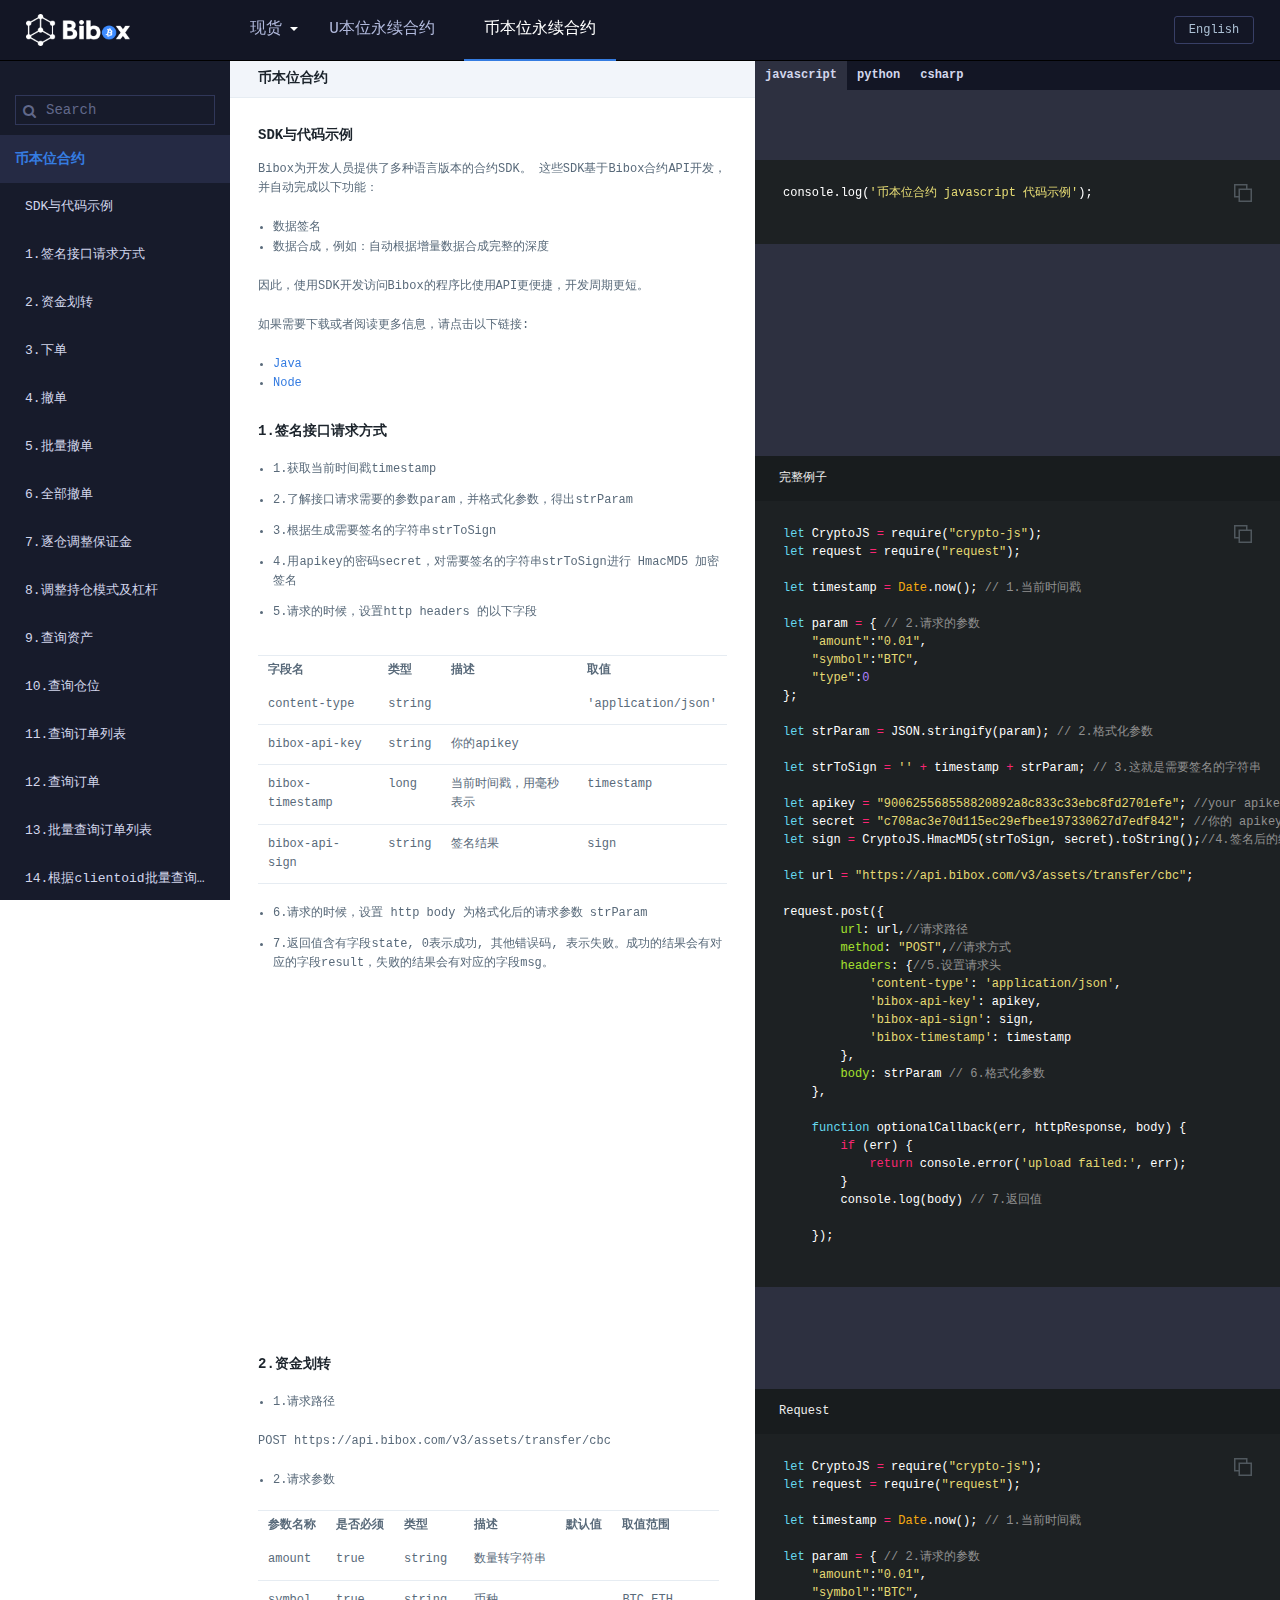
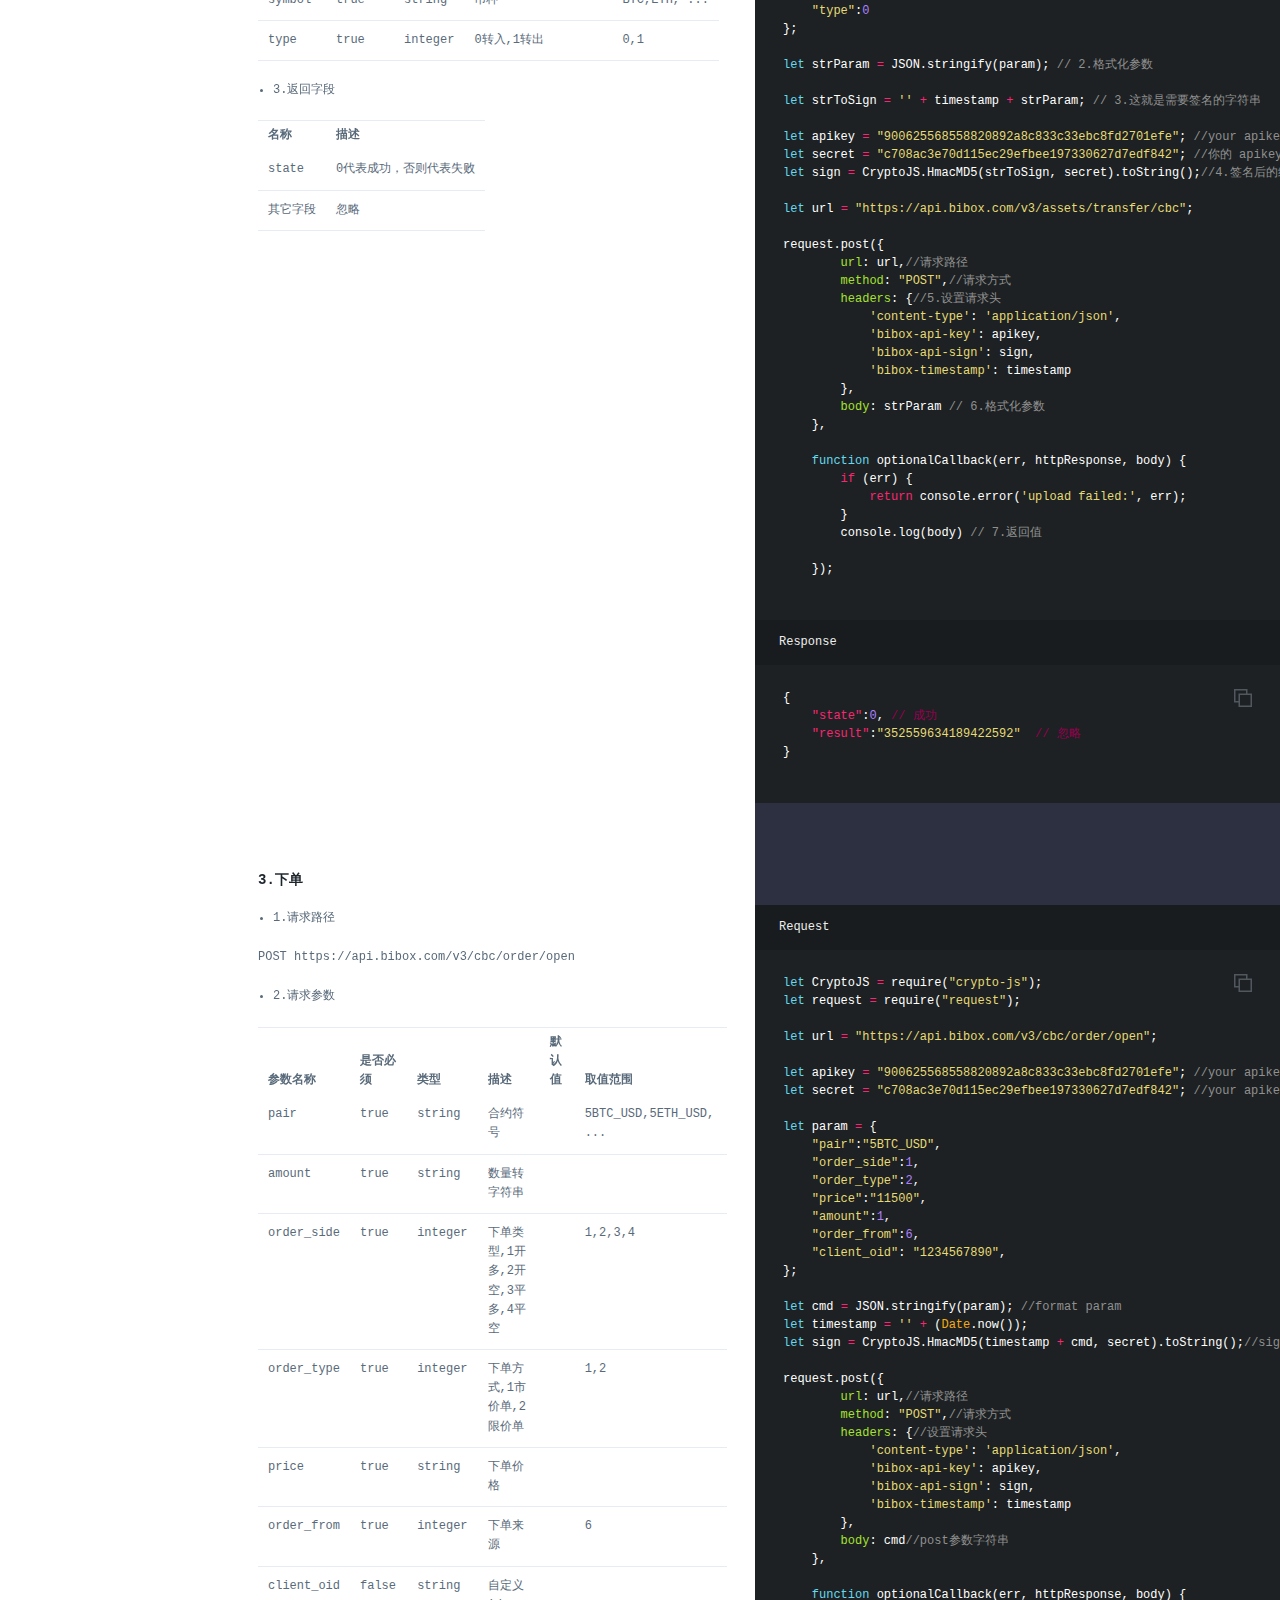
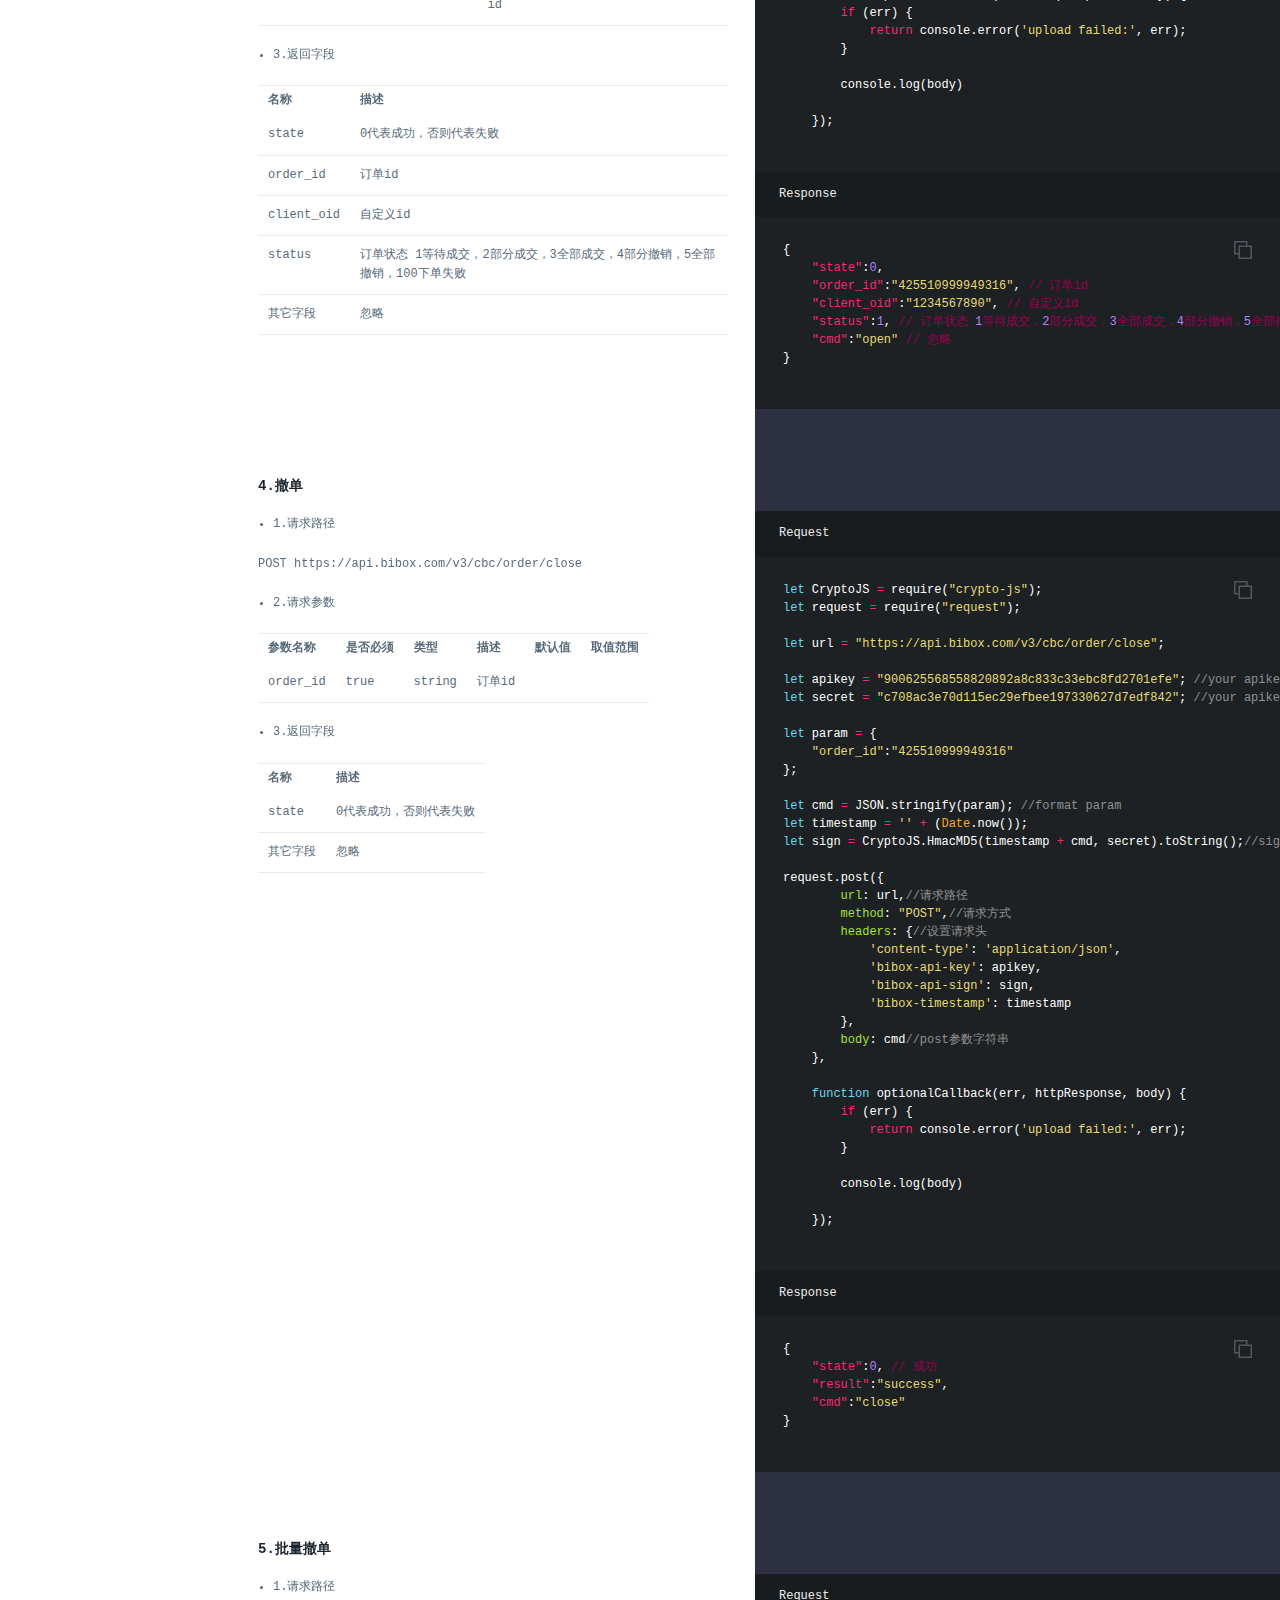
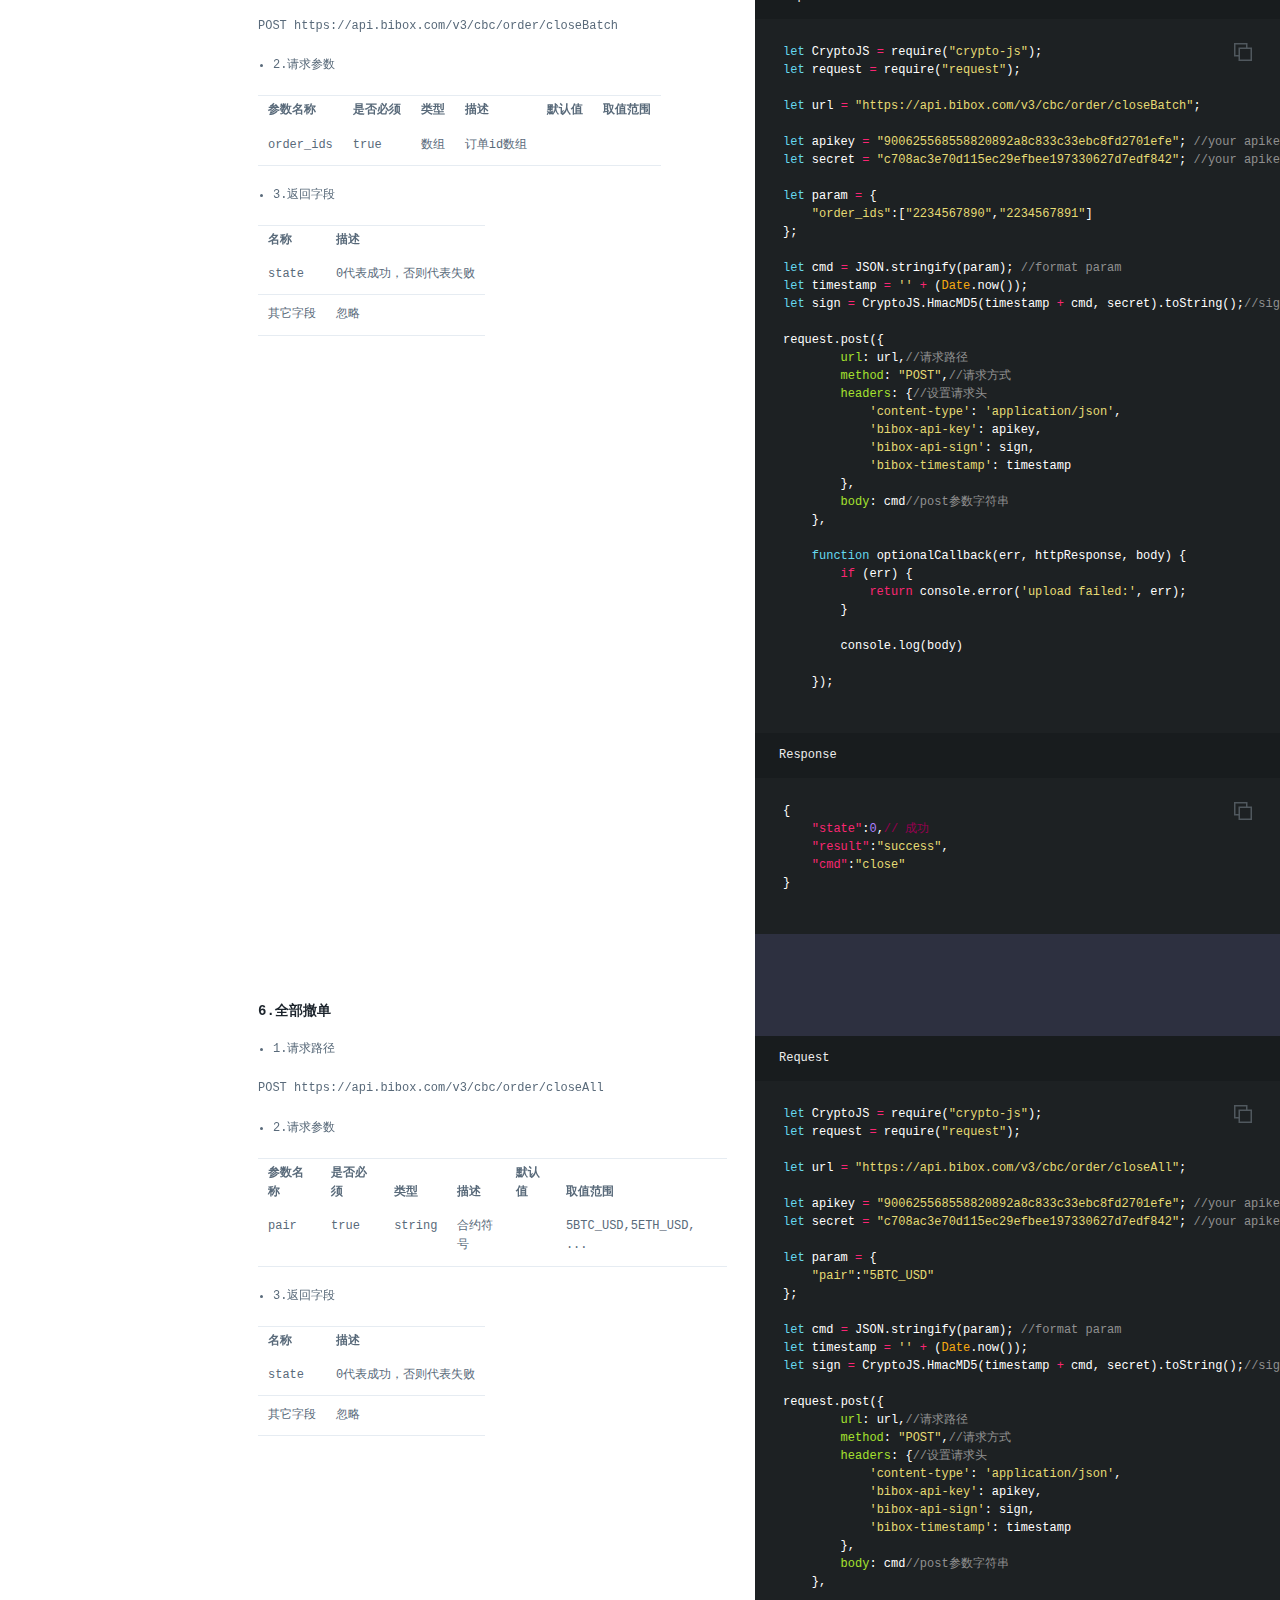
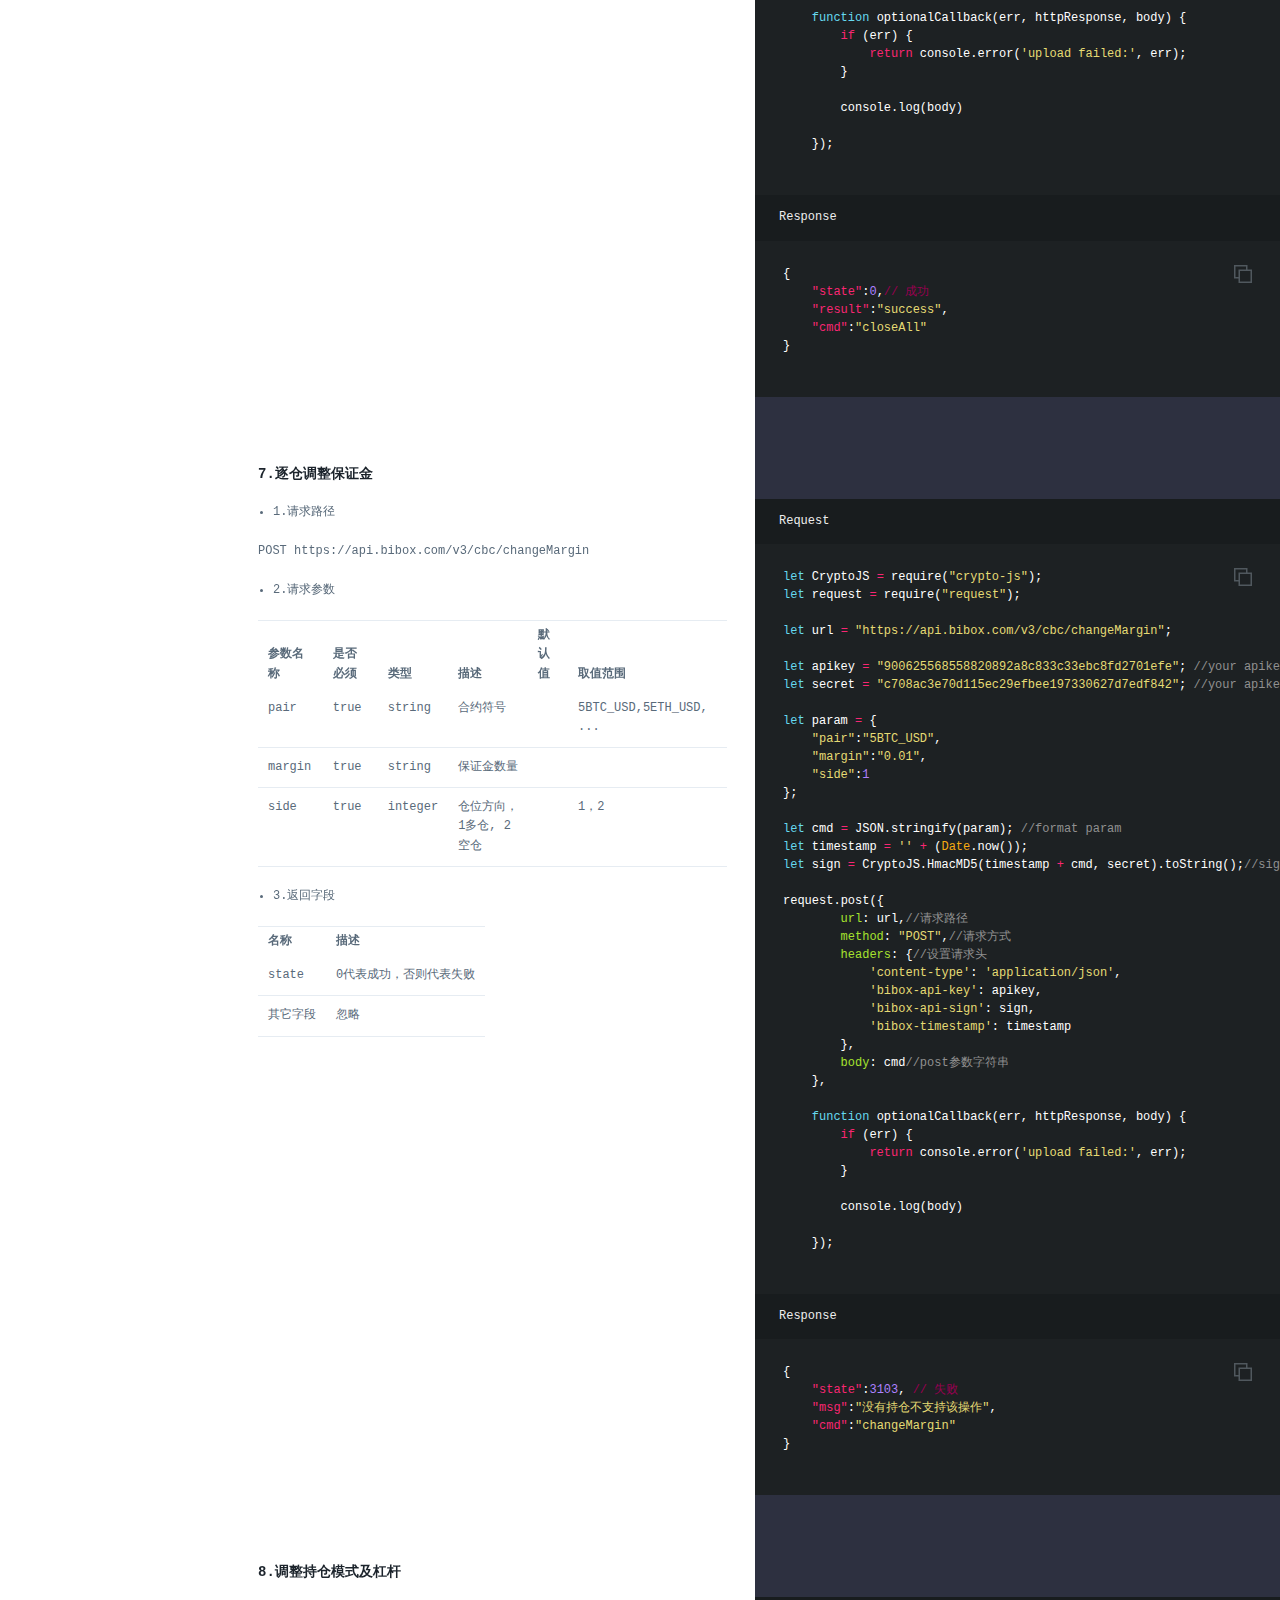
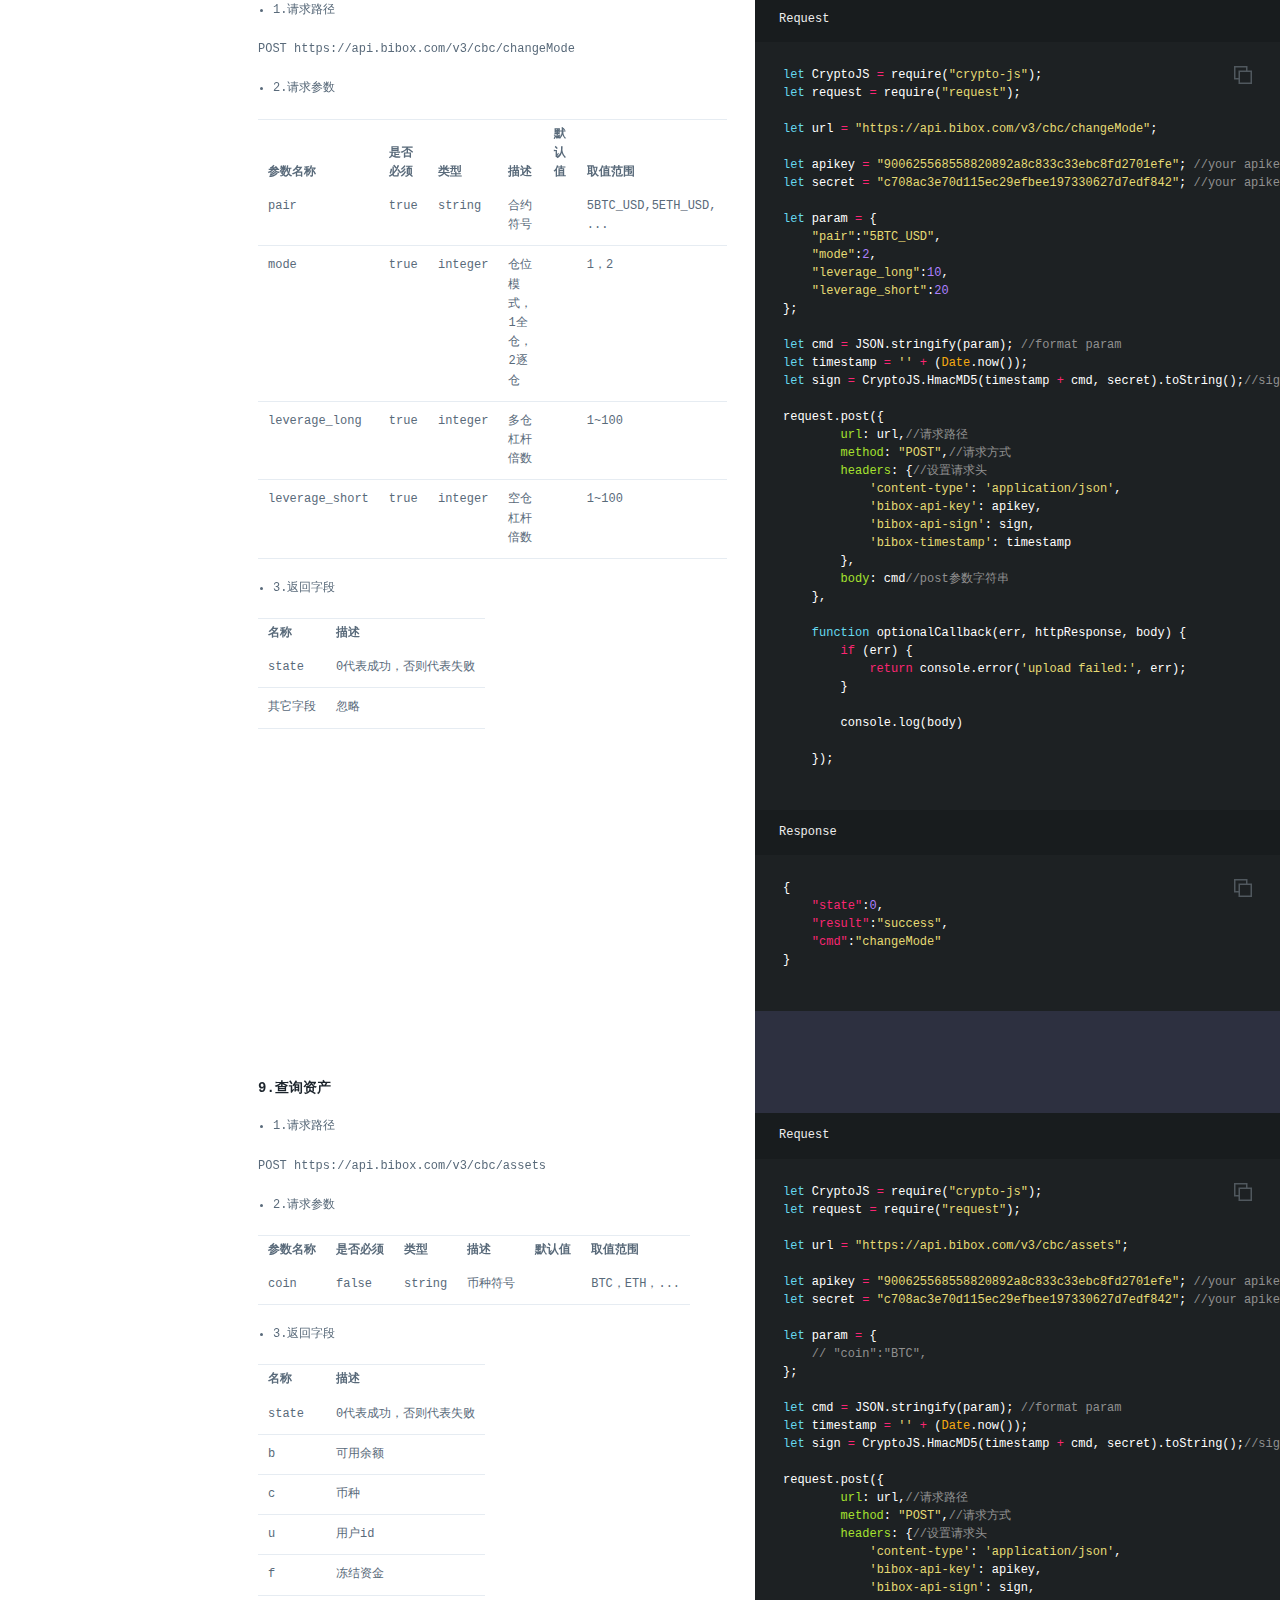
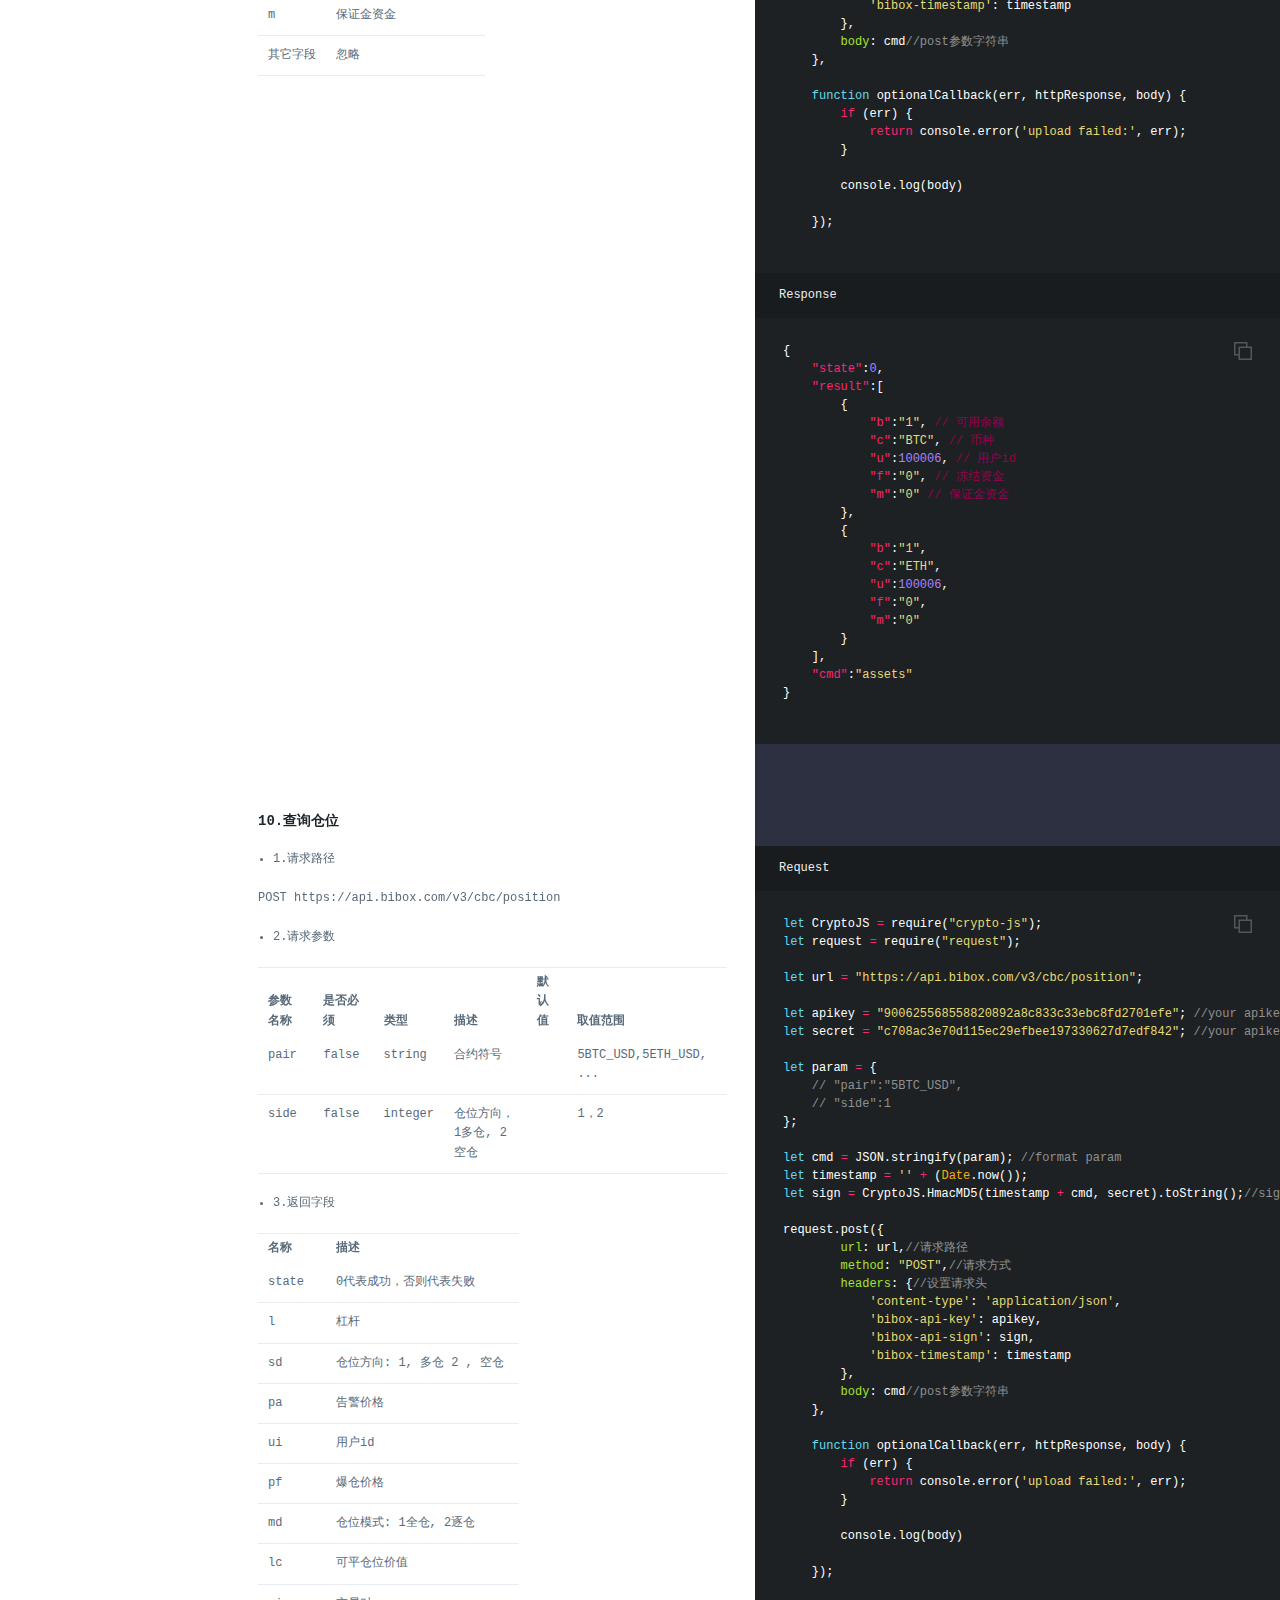
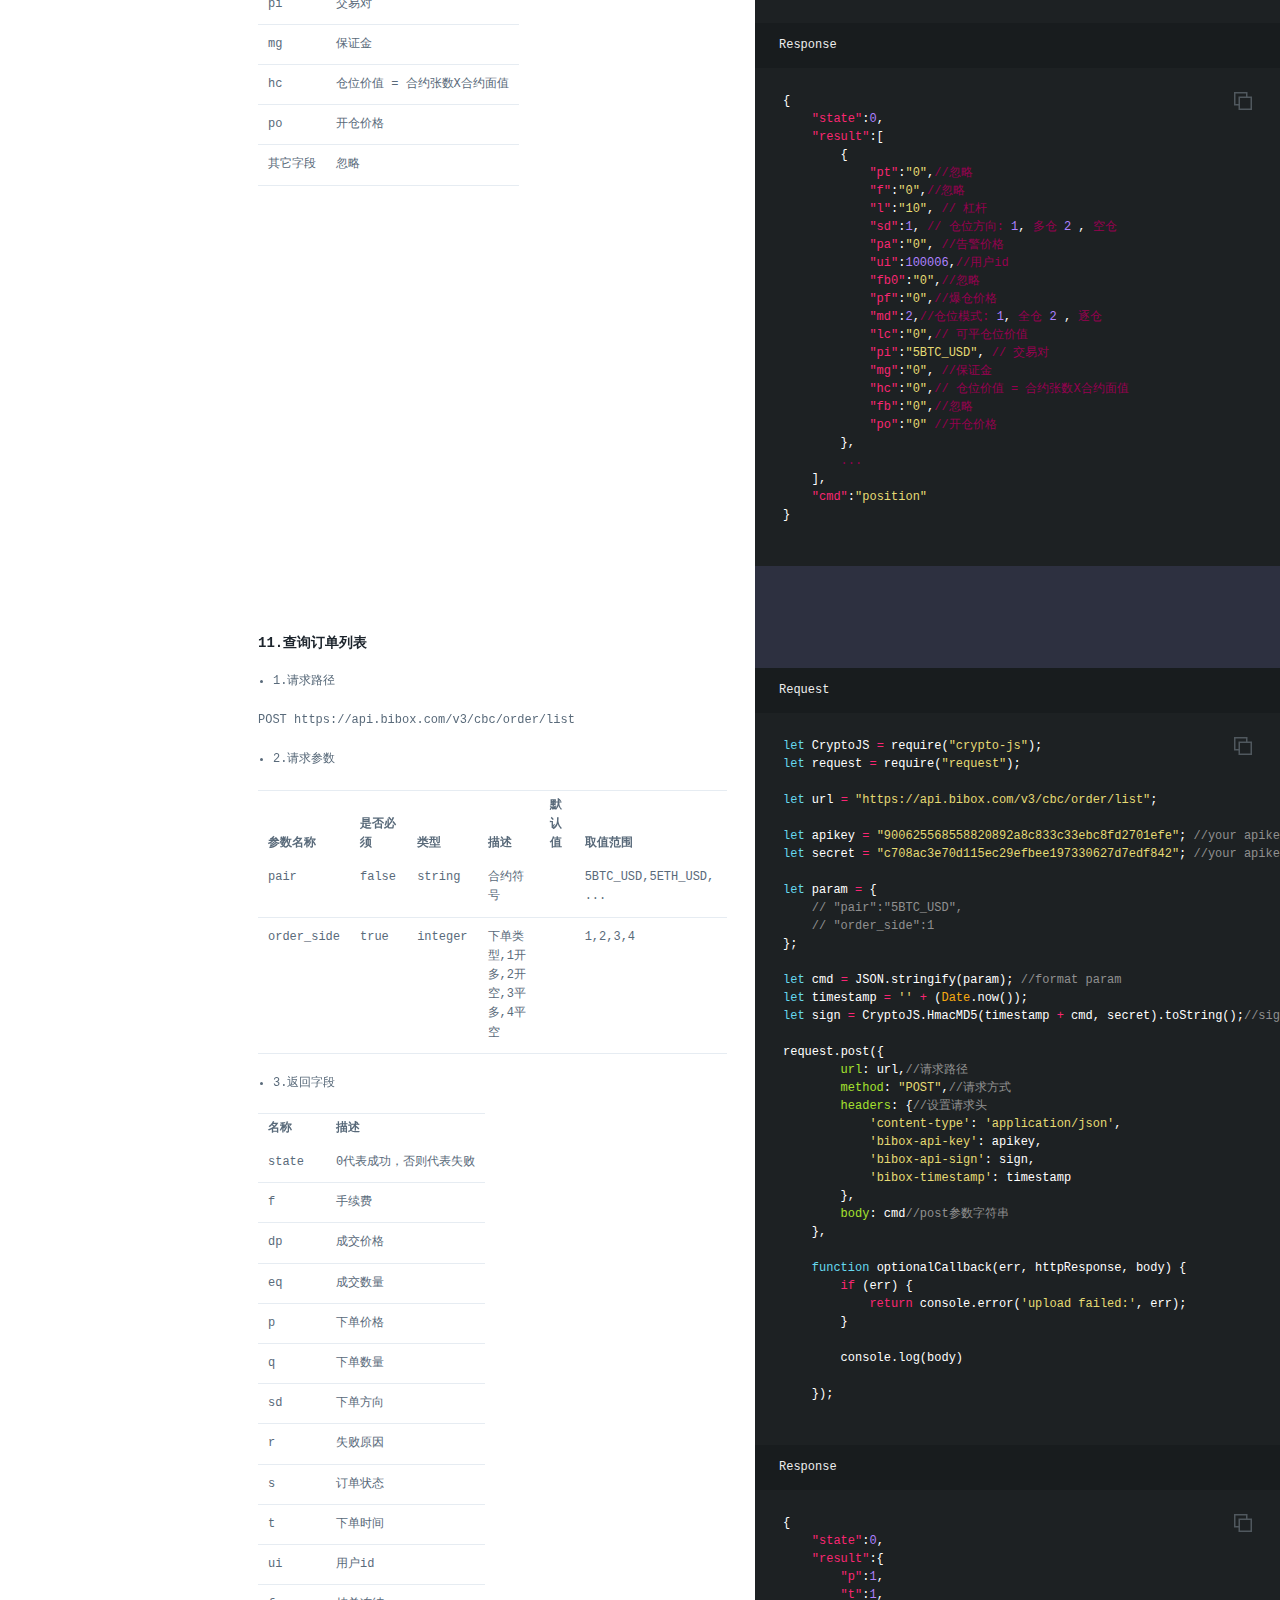
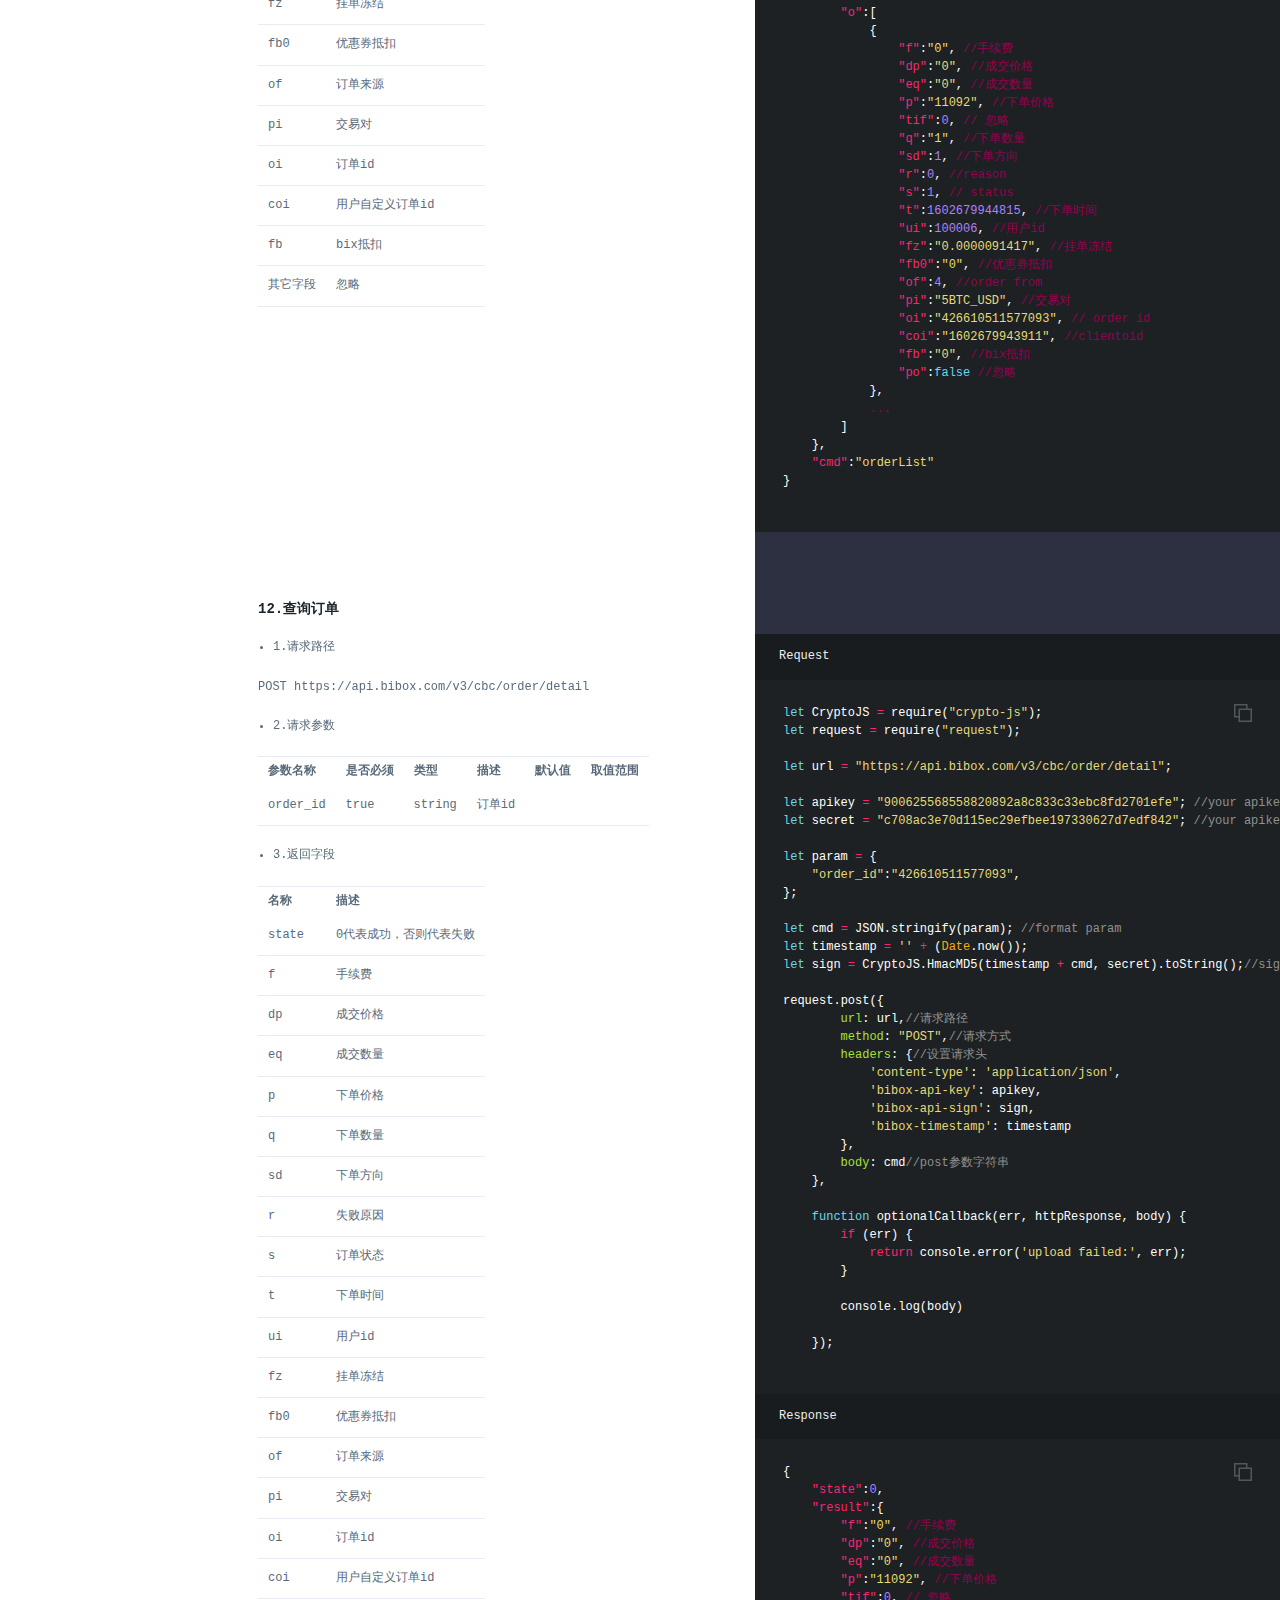
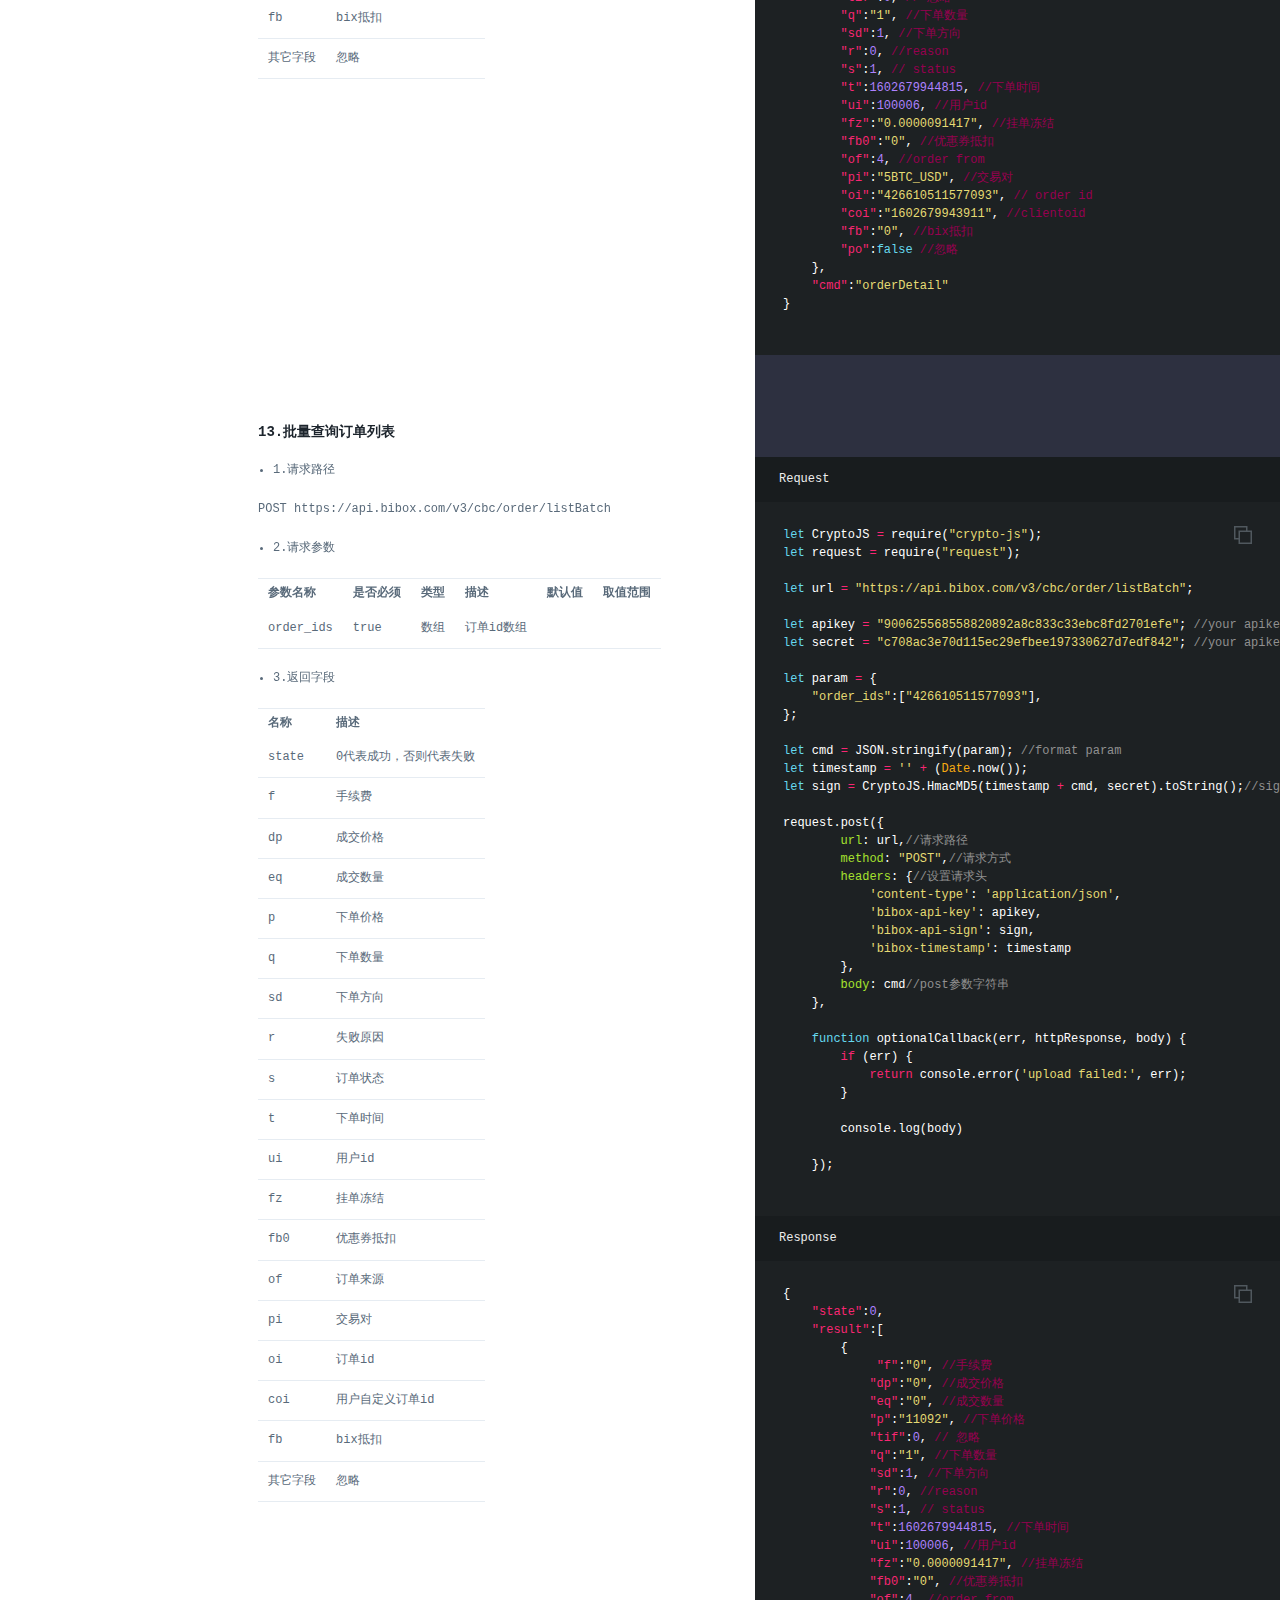
==== commit c4b2ce87: "update" ====
--- a/futures-coin/v3/zh/index.html
+++ b/futures-coin/v3/zh/index.html
@@ -9724,13 +9724,13 @@
           btn_spot_v4.className = '';
           spot_select.className = spot_select.className + ' current';
         }
-        else if(location.href.indexOf('/futures/') > 0){
+        else if(location.href.indexOf('/futures-coin/') > 0){
           btn_spot.className = '';
           btn_contract_coin.className = 'current';
           btn_contract.className = '';
           btn_spot_v4.className = '';
         }
-        else if(location.href.indexOf('/futures-coin/') > 0){
+        else if(location.href.indexOf('/futures/') > 0){
           btn_spot.className = '';
           btn_contract_coin.className = '';
           btn_contract.className = 'current';
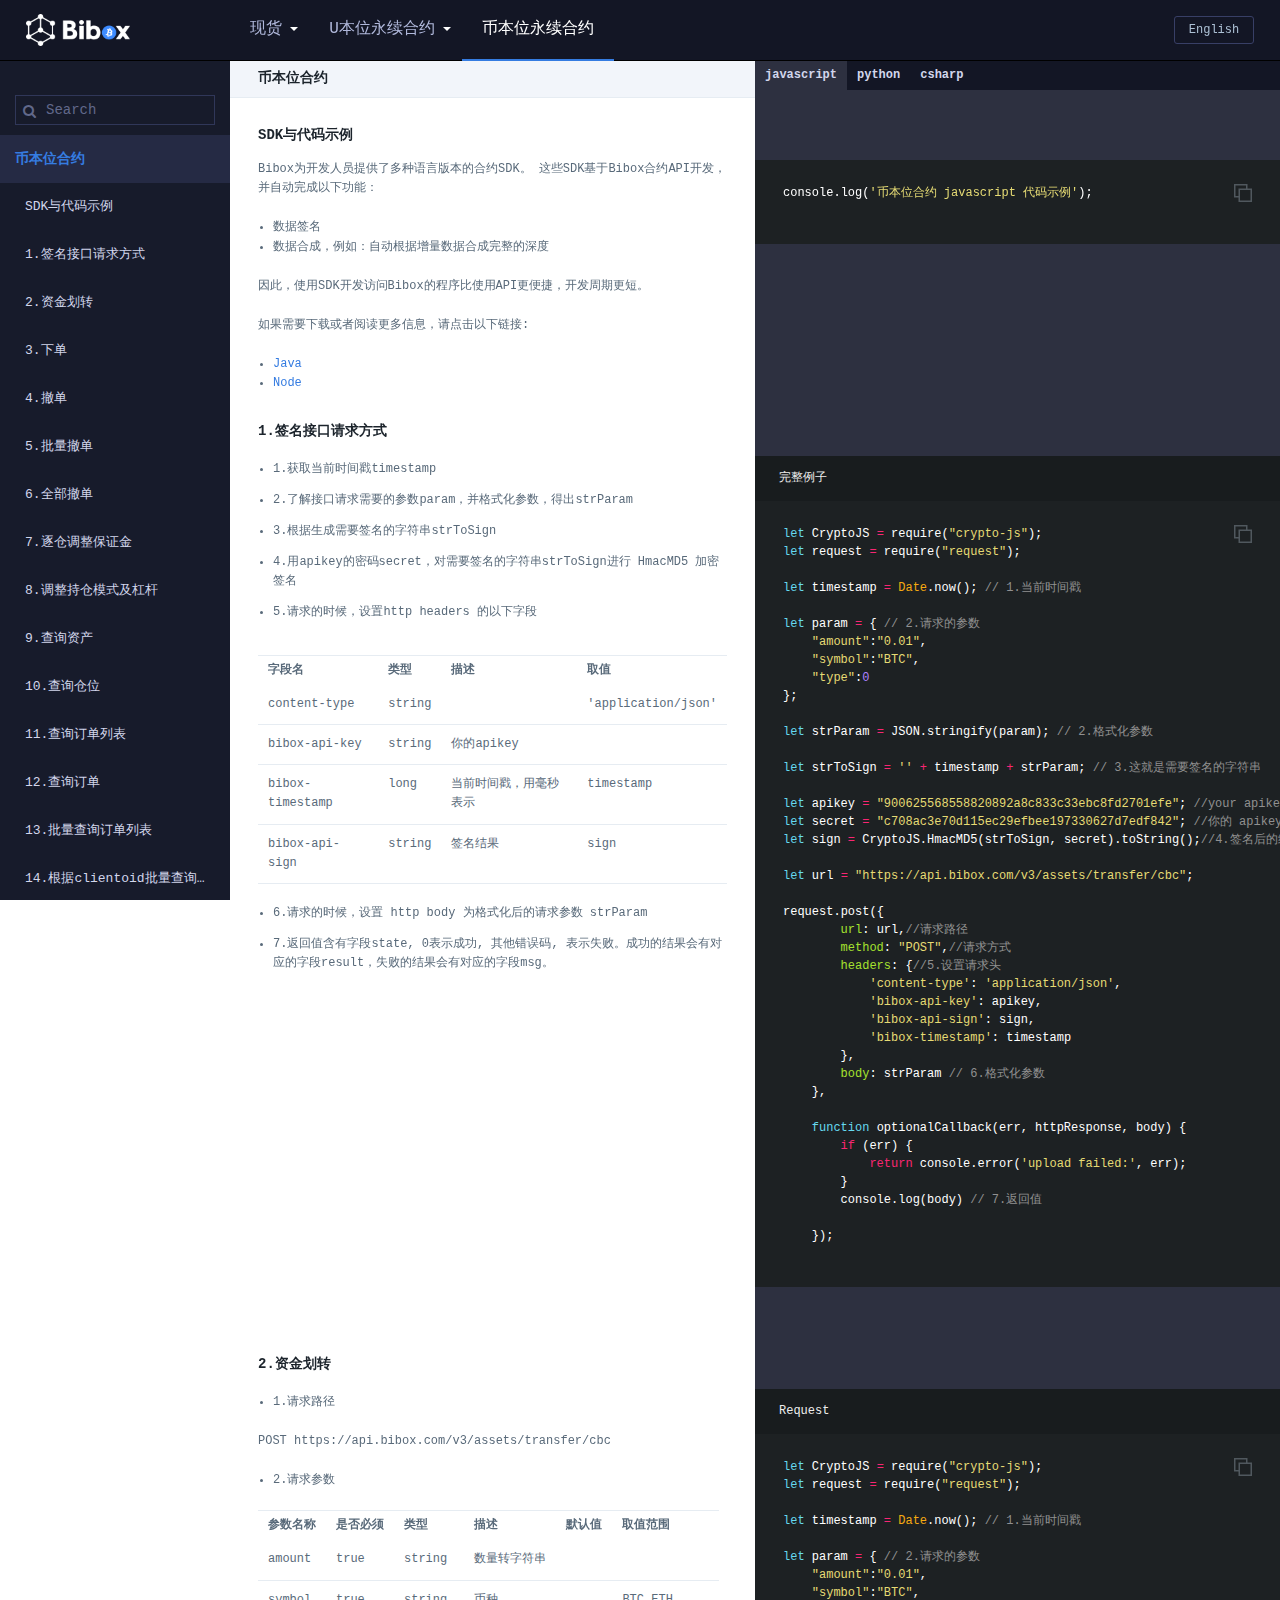
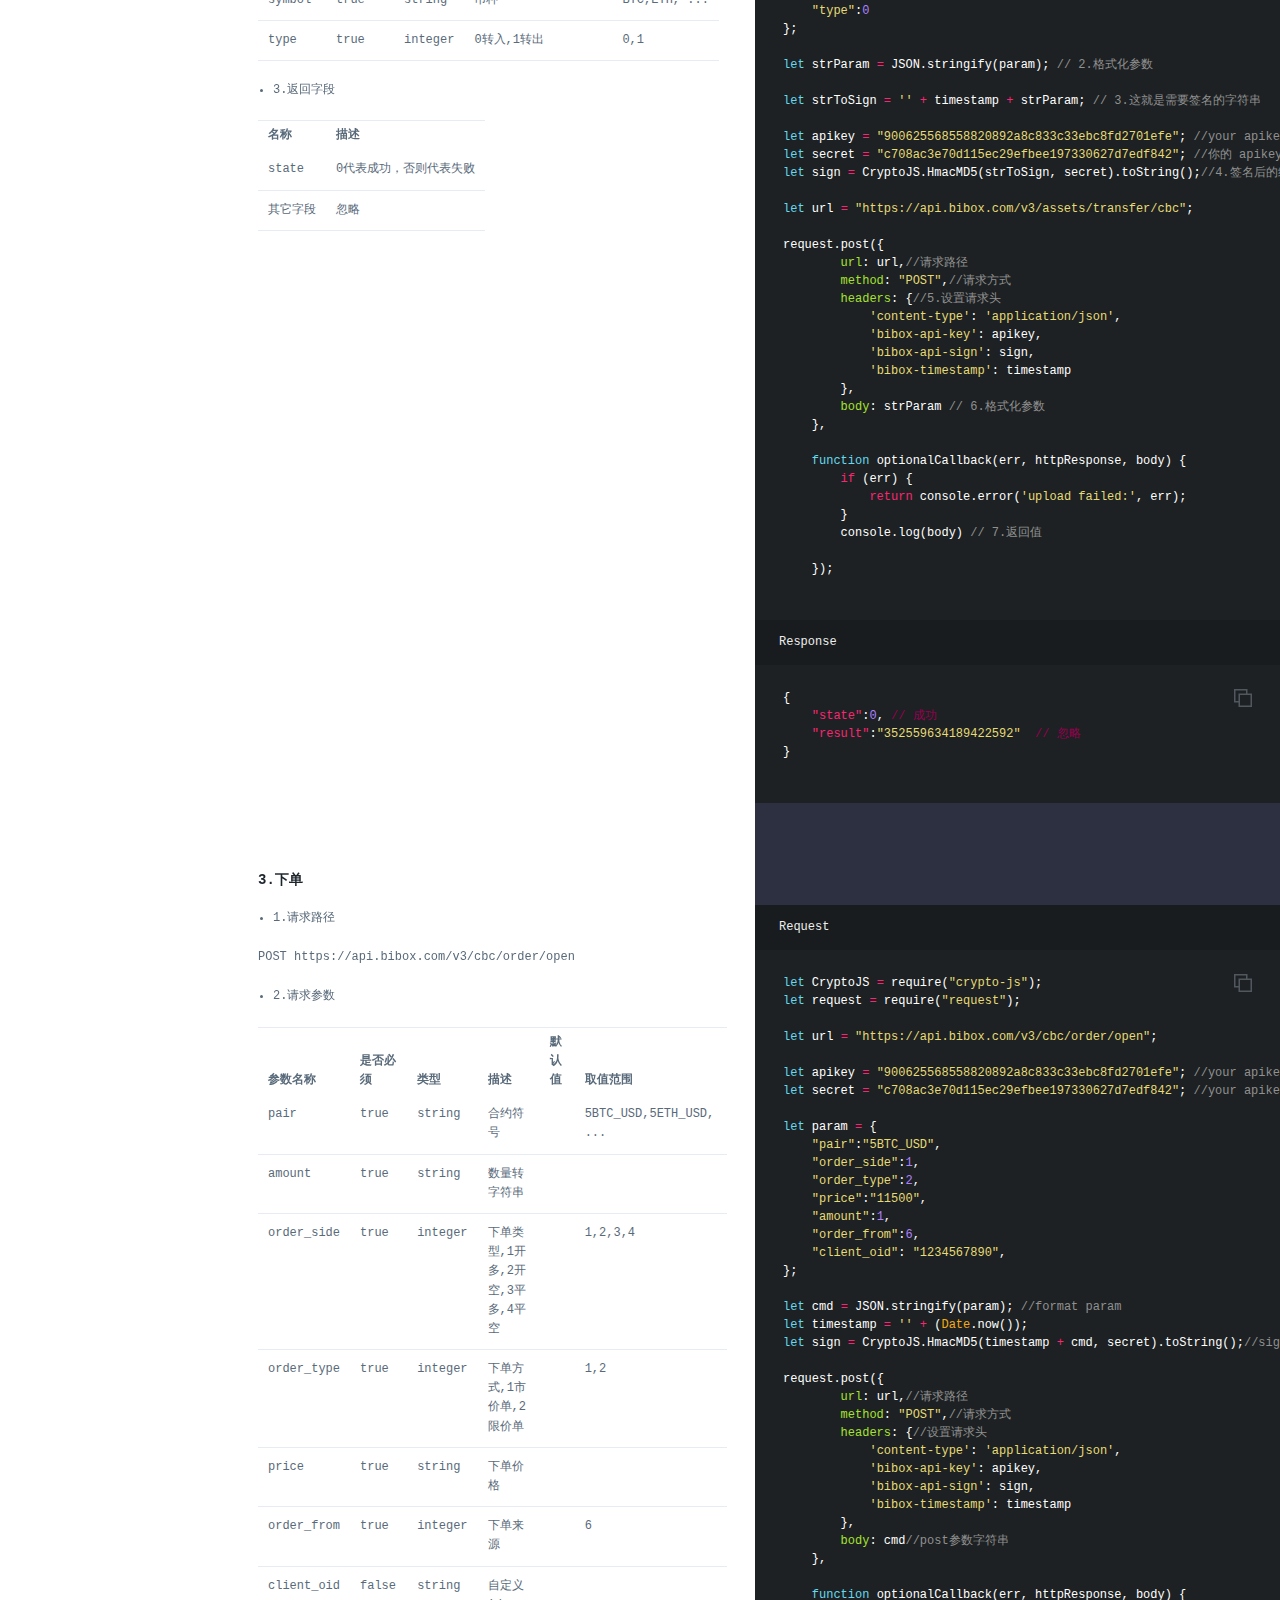
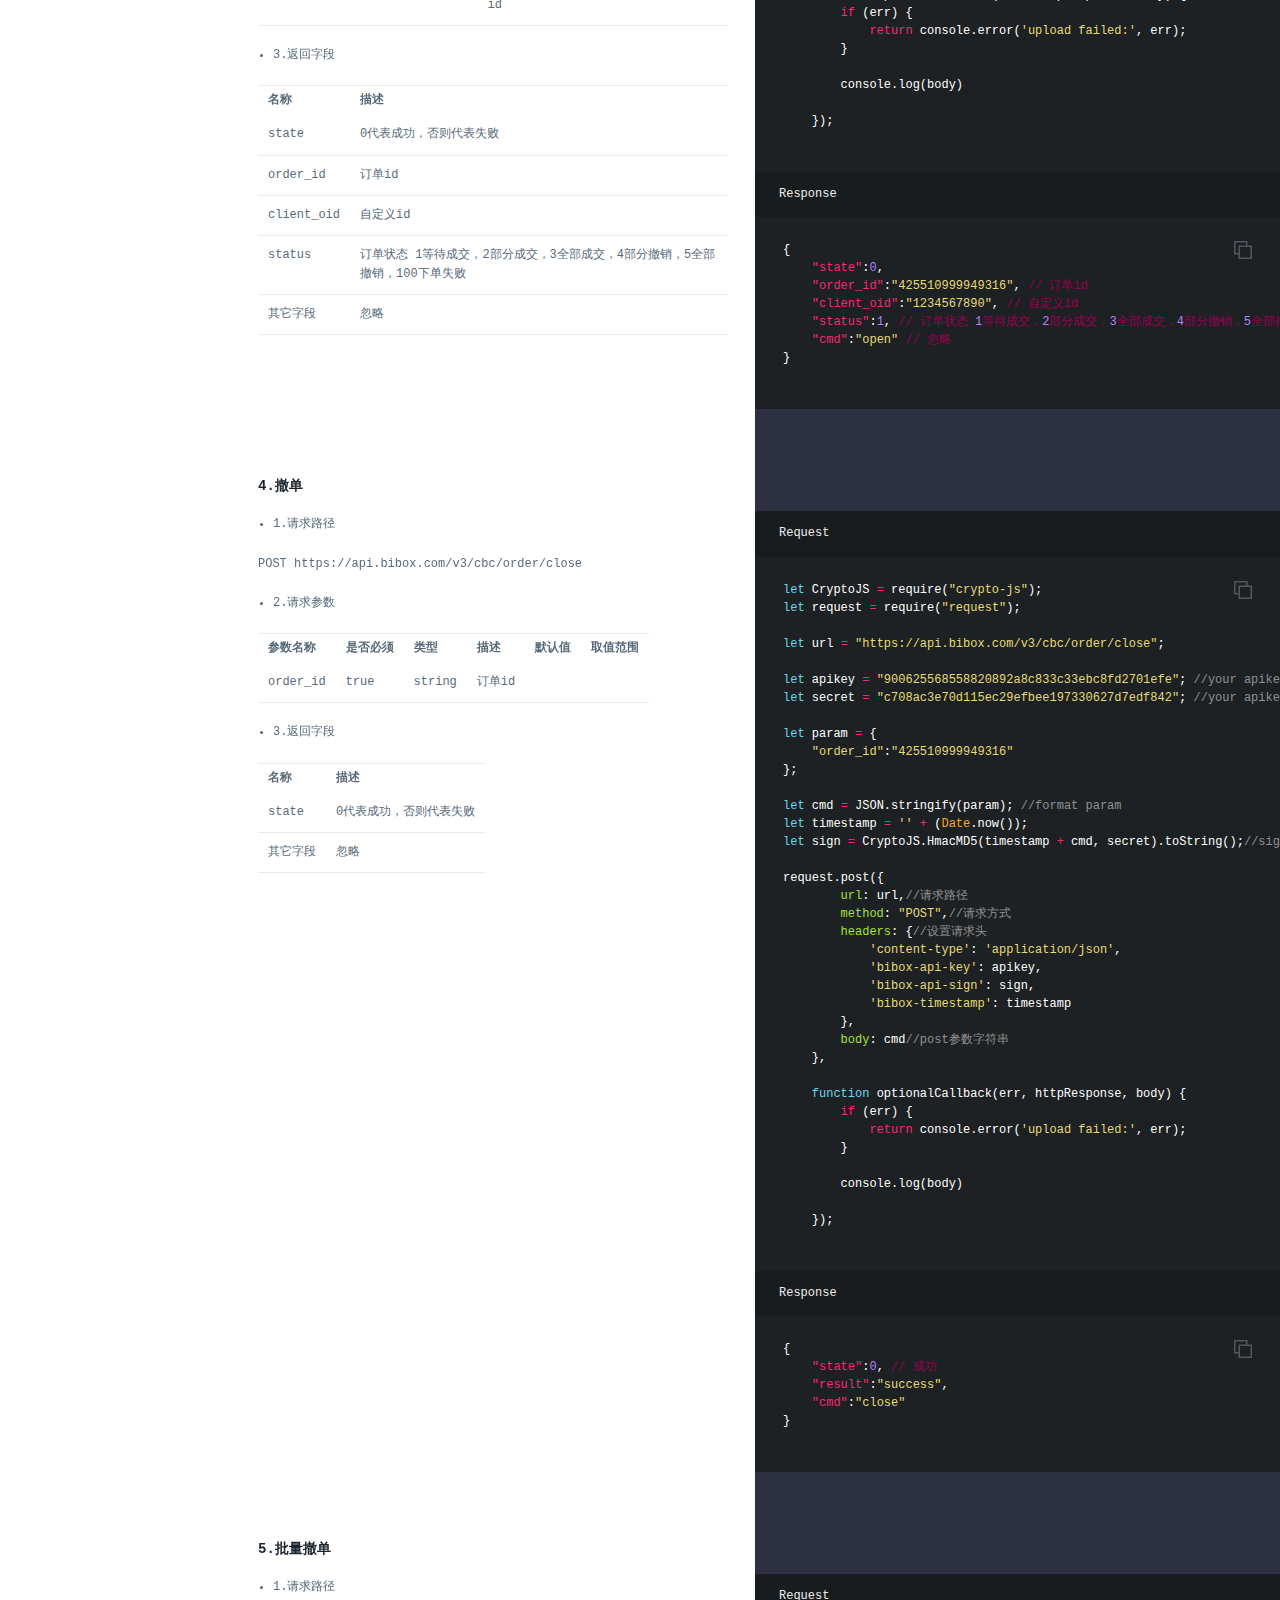
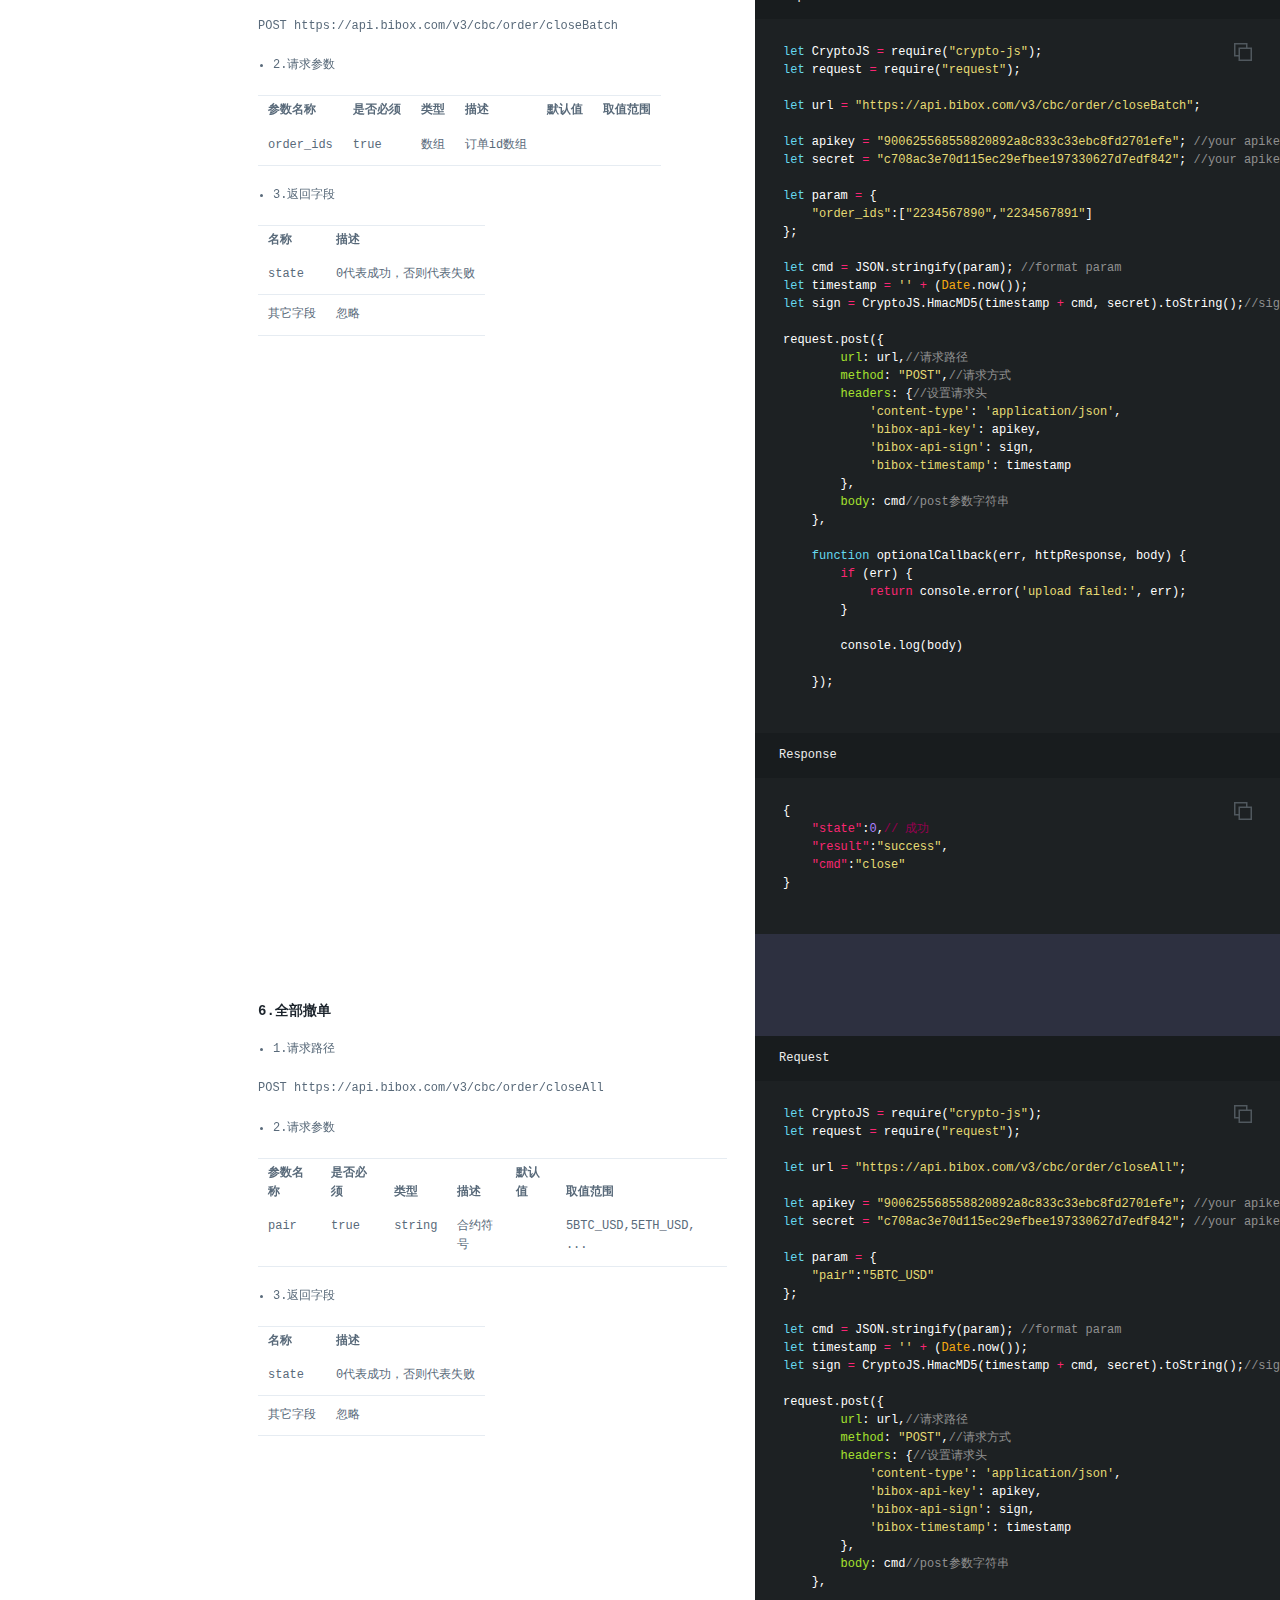
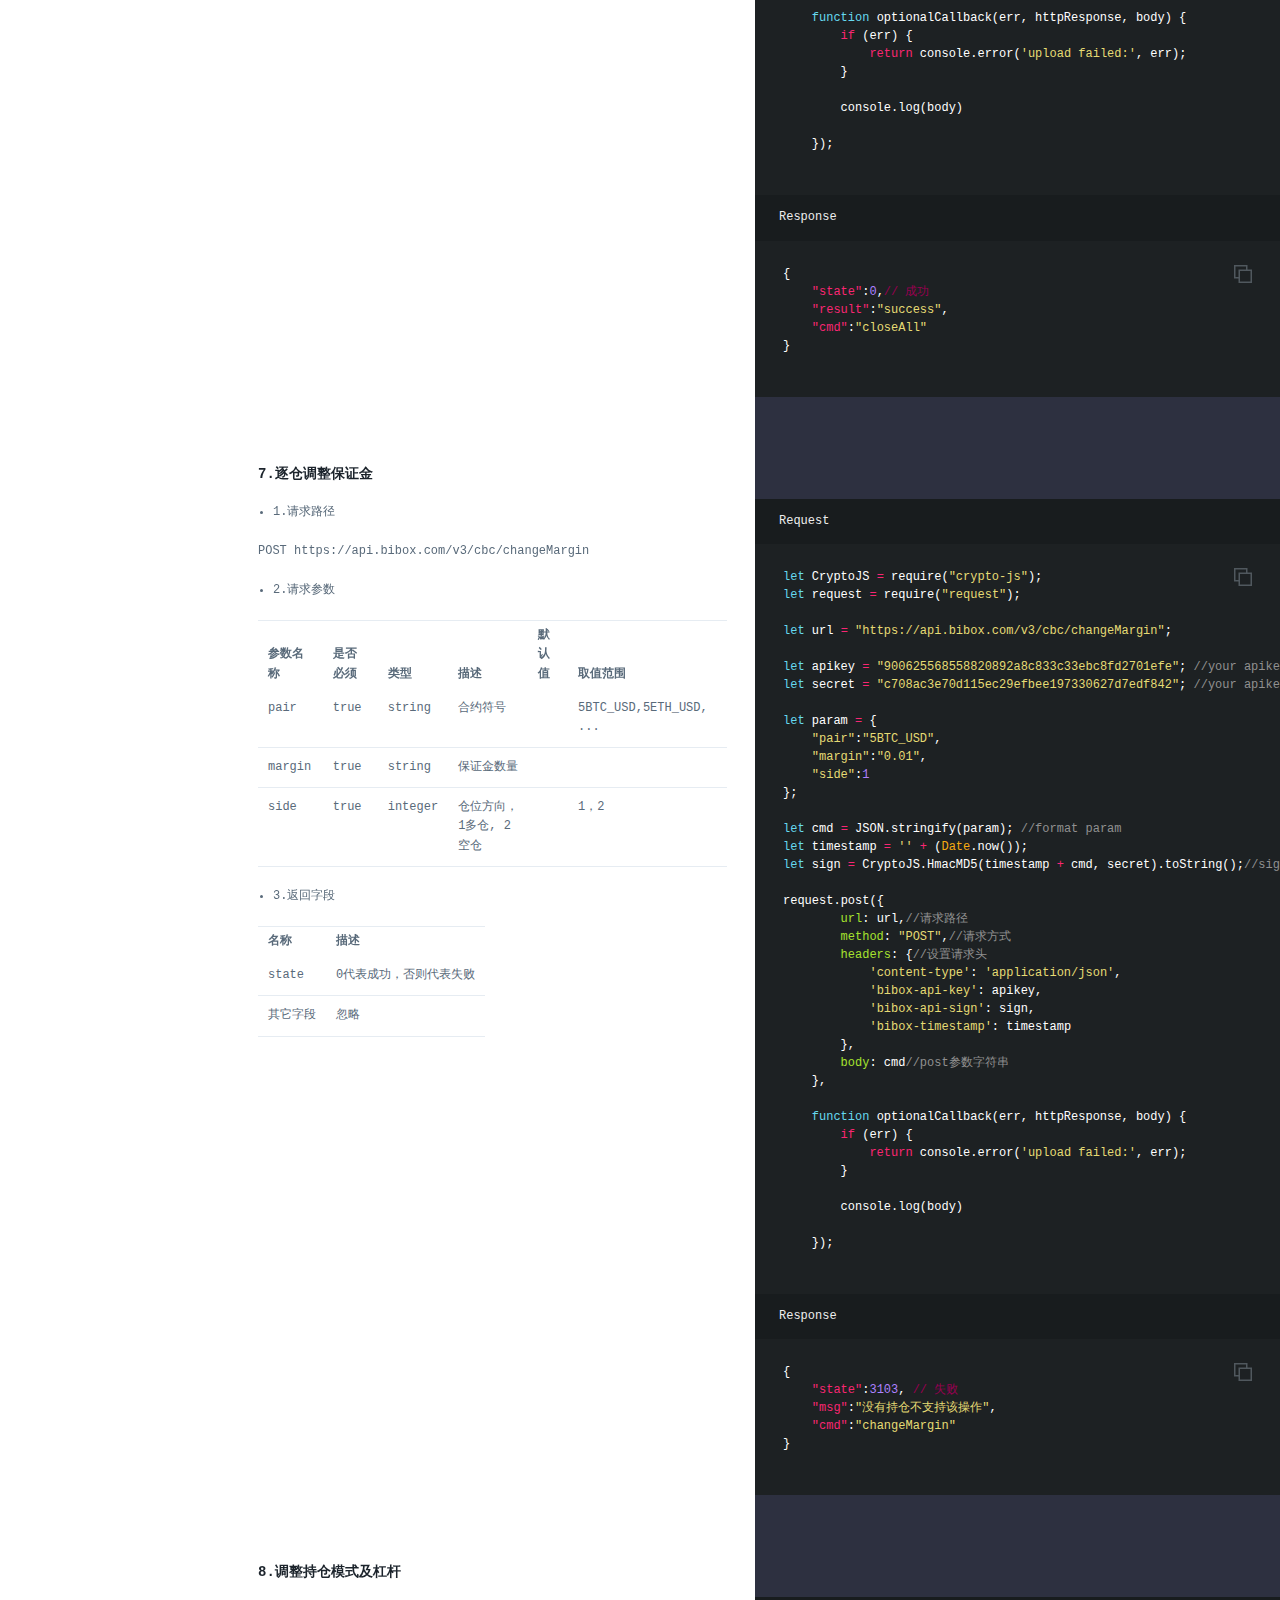
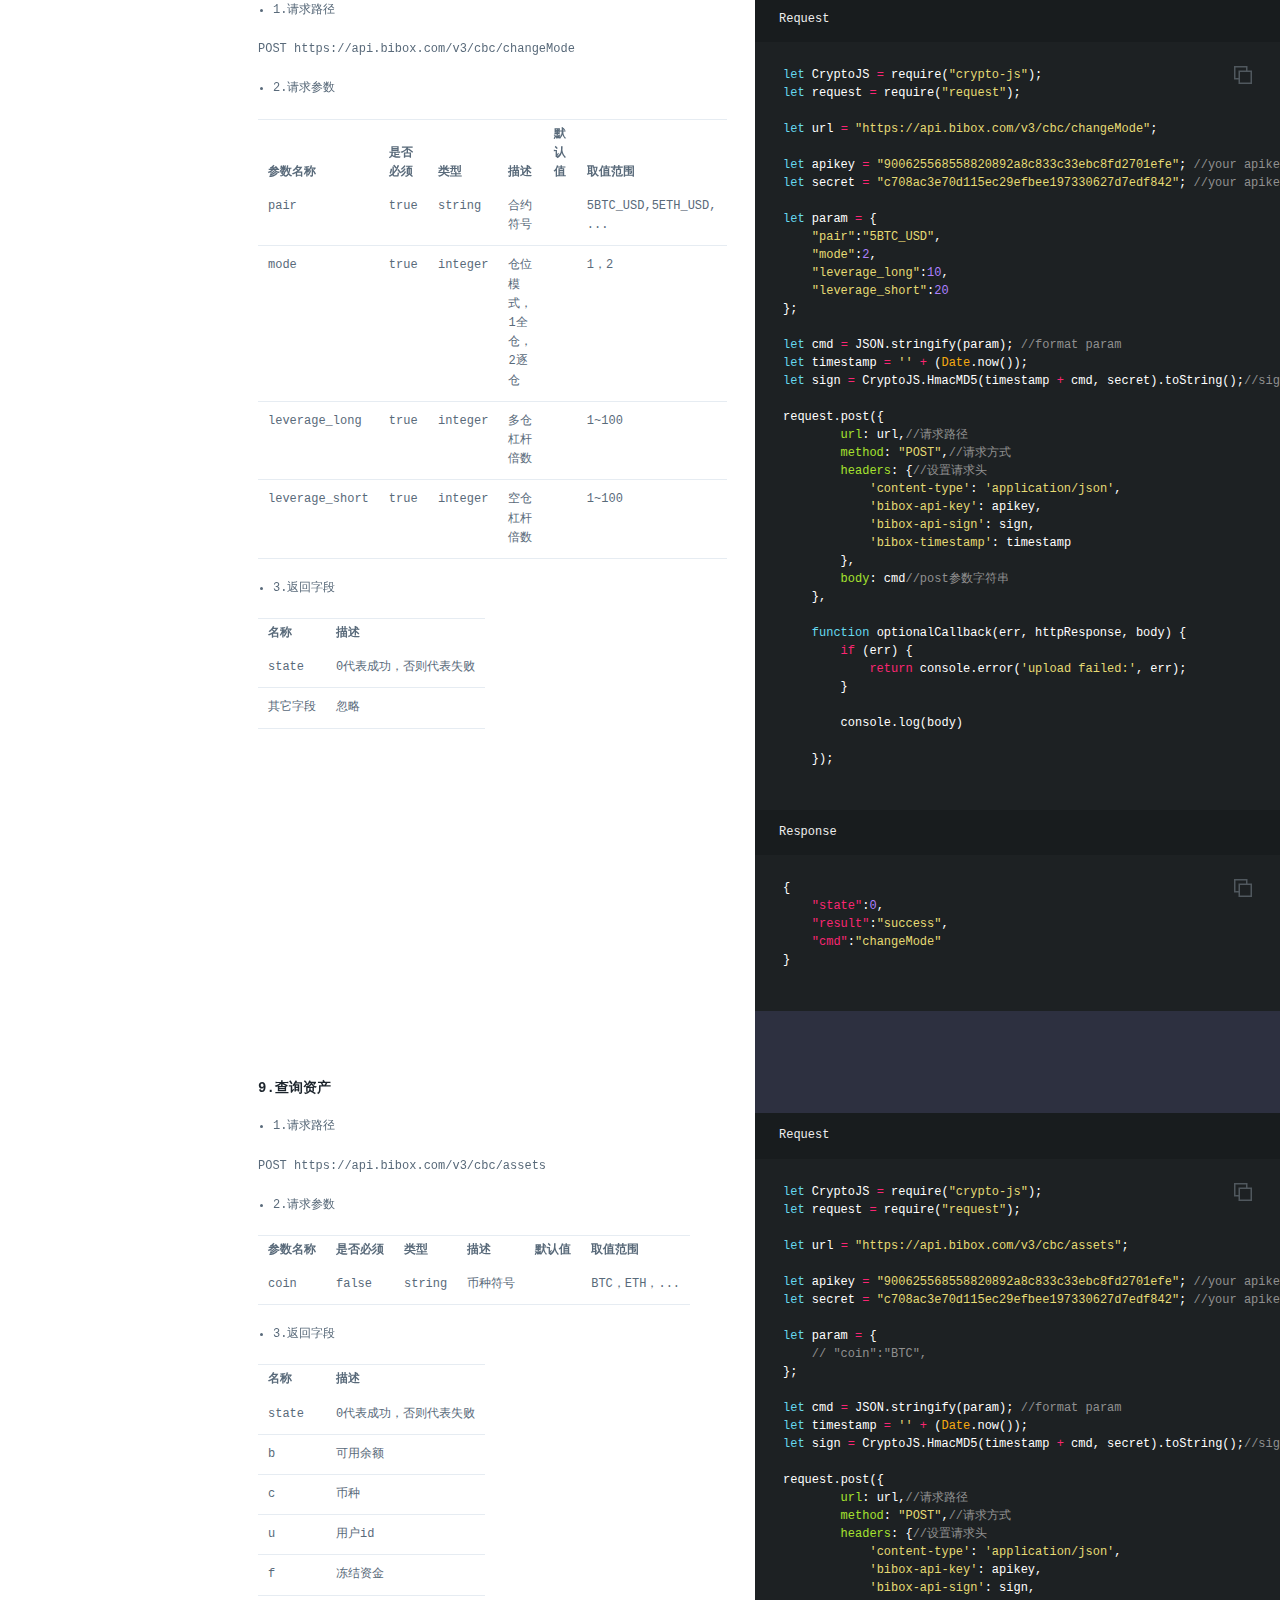
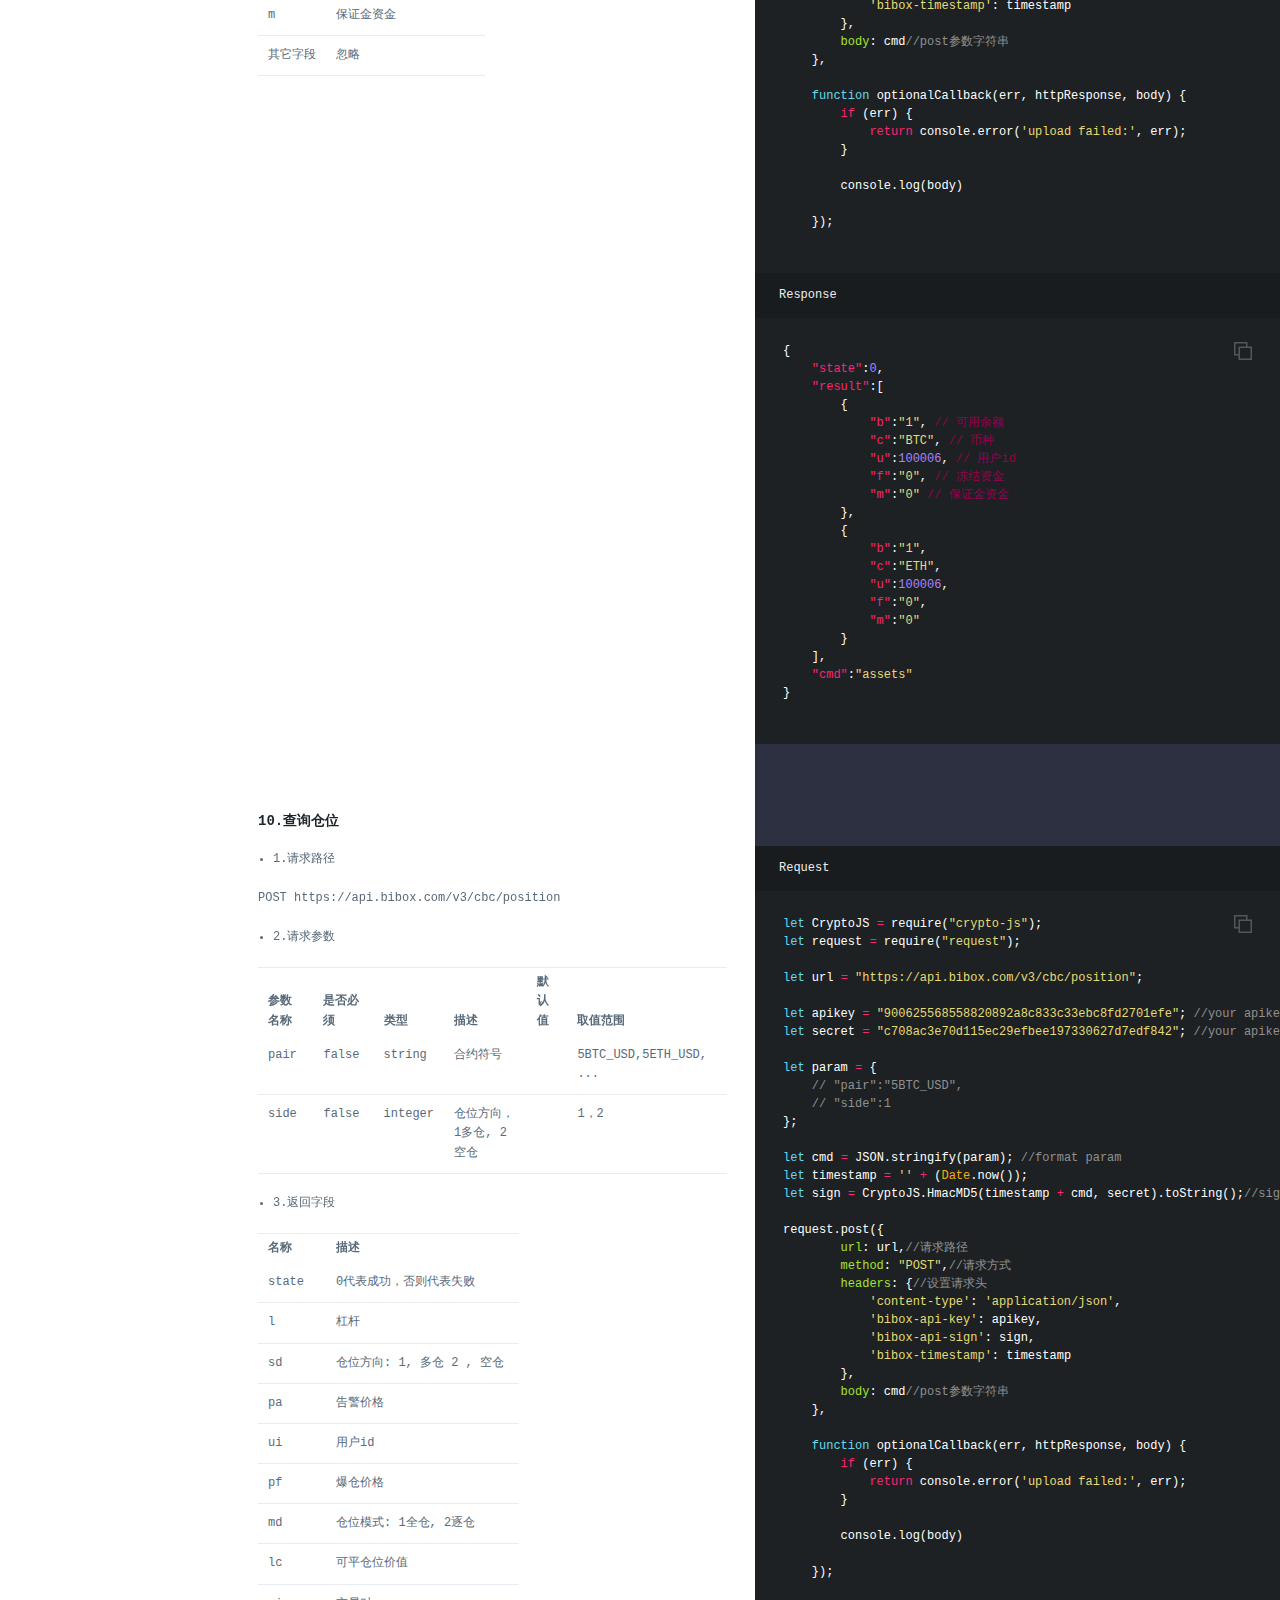
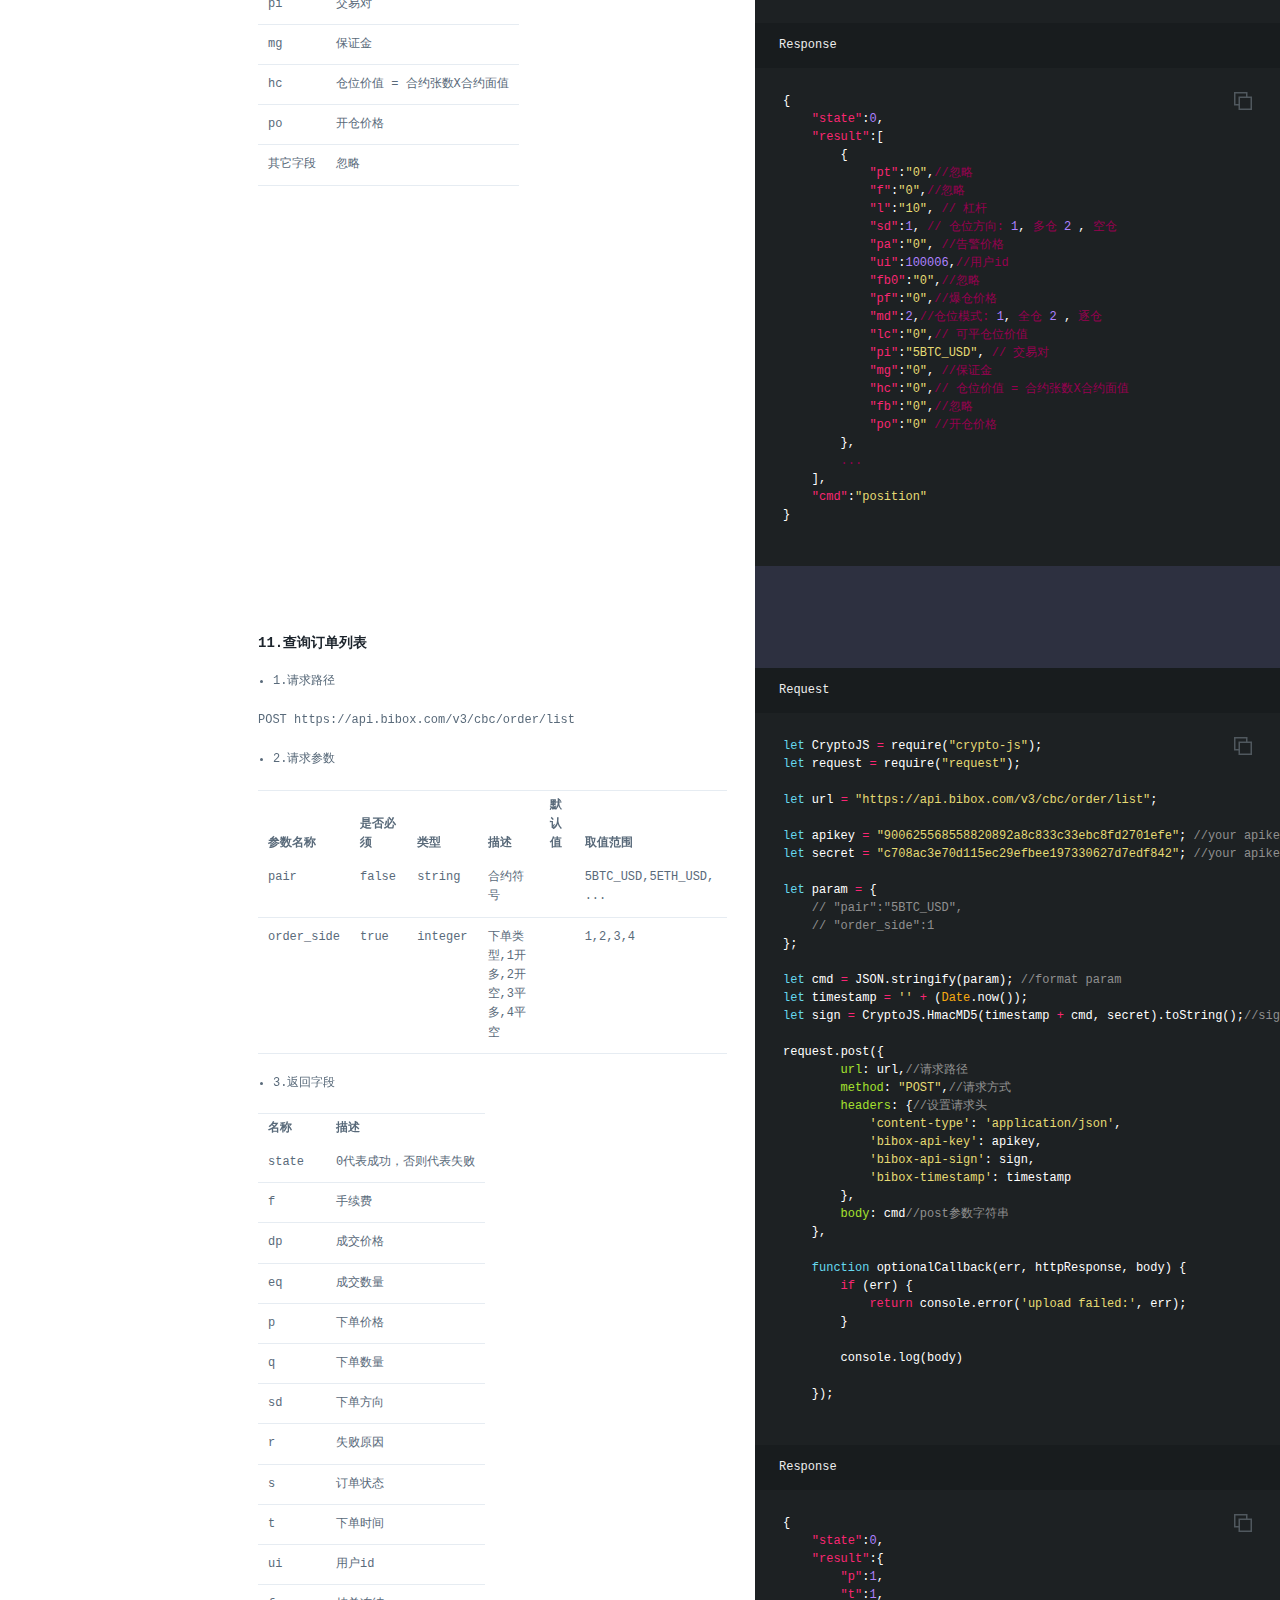
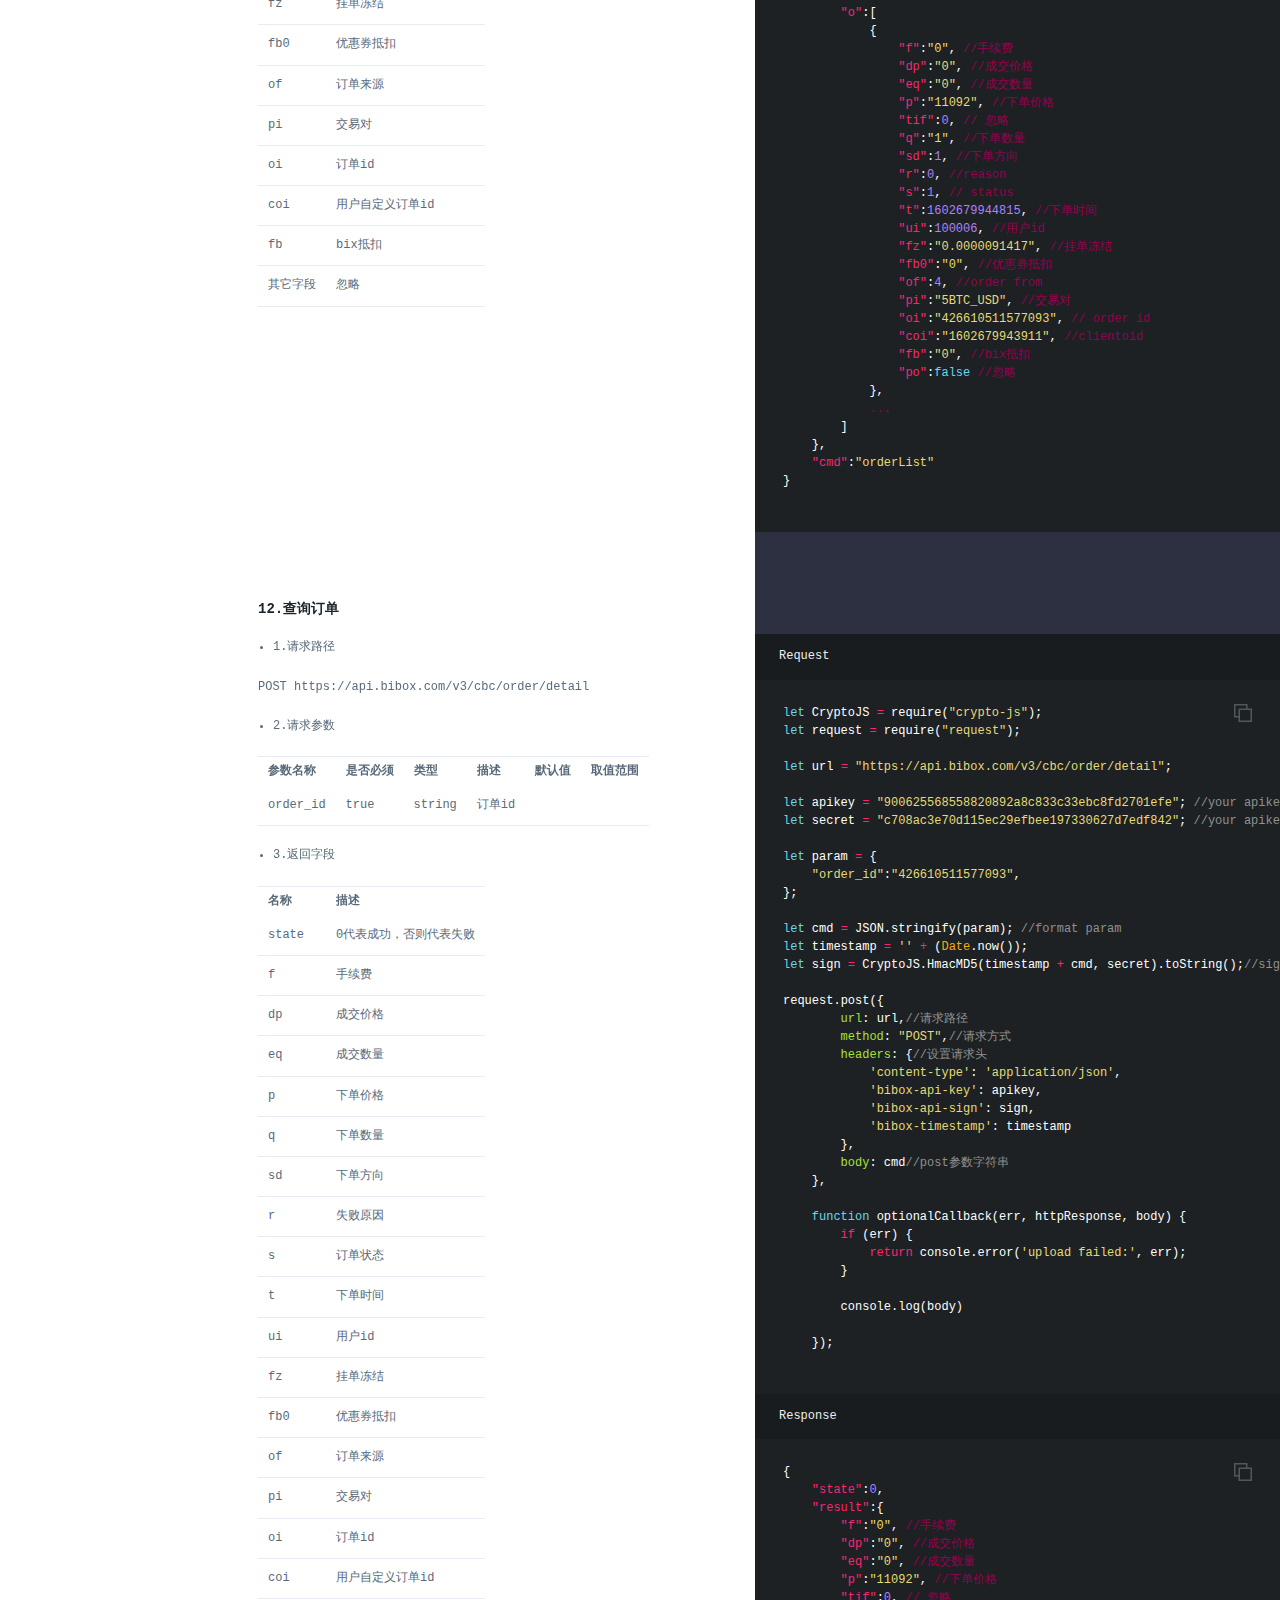
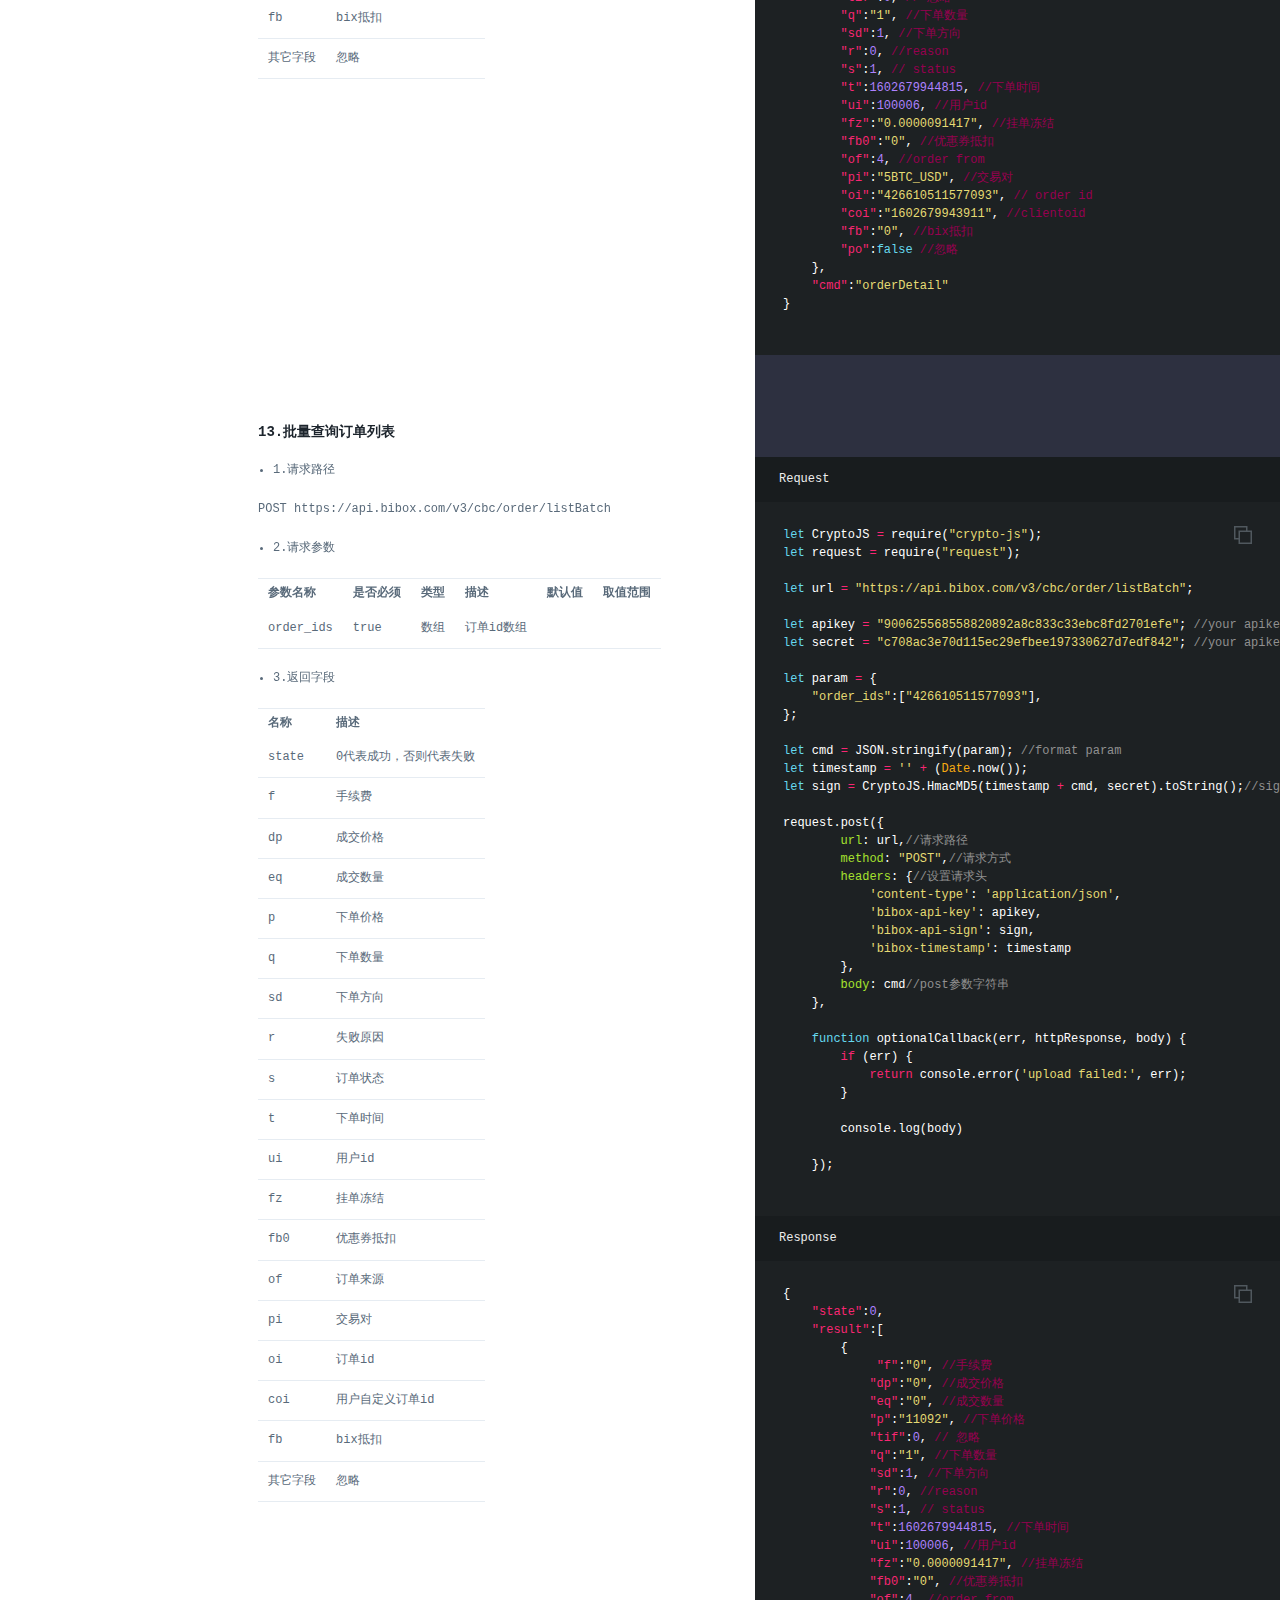
==== commit 8788ff46: "add futures v4" ====
--- a/futures-coin/v3/zh/index.html
+++ b/futures-coin/v3/zh/index.html
@@ -279,7 +279,7 @@
   color: #859900;
 }
     </style>
-    <link href="stylesheets/screen-e0283edf.css" rel="stylesheet" media="screen" />
+    <link href="stylesheets/screen-4f67ce97.css" rel="stylesheet" media="screen" />
     <link href="stylesheets/print-628c1a7f.css" rel="stylesheet" media="print" />
       <script src="javascripts/all-e033bdd3.js"></script>
 
@@ -296,7 +296,7 @@
     </a>
     <header>
       <div class="flex_box">
-        <img src="images/logo-5720d610.png" class="logo" alt="" />
+        <img src="images/logo-5720d610.png" class="logo" id="bibox-logo" alt="" />
         <div class="nav_box">
           <span id="spot_select" class="nav-select">
             <span id="btn_spot-select">
@@ -304,12 +304,19 @@
             </span>
 
             <span class="nav-select-drop">
+              <a href="/api/spot/v4/zh/" class="nav-select-item" id="btn_spot_v4">现货v4</a>
               <a href="/api/spot/v3/zh/" class="nav-select-item" id="btn_spot">现货v3</a>
-              <a href="/api/spot/v4/zh/" class="nav-select-item" id="btn_spot_v4">现货v4</a>
             </span>
           </span>
-          <span class="nav_cell nav_tab">
-            <a href="/api/futures/v3/zh/" id="btn_contract">U本位永续合约</a>
+          <span class="nav-select">
+            <span id="btn_contract-select">
+              U本位永续合约
+            </span>
+
+            <span class="nav-select-drop big">
+              <a href="/api/futures/v3/zh/" class="nav-select-item" id="btn_contract_v3">U本位永续合约 v3</a>
+              <a href="/api/futures/v4/zh/" class="nav-select-item" id="btn_contract_v4">U本位永续合约 v4</a>
+            </span>
           </span>
           <span class="nav_cell nav_tab">
             <a href="/api/futures-coin/v3/zh/" id="btn_contract_coin">币本位永续合约</a>
@@ -9672,11 +9679,15 @@
         const lang_btn = document.getElementById('lang_box');
         const btn_spot_v4 = document.getElementById('btn_spot_v4');
         const btn_spot = document.getElementById('btn_spot');
-        const btn_contract = document.getElementById('btn_contract');
+        const btn_contract = document.getElementById('btn_contract-select');
+        const btn_contract_v3 = document.getElementById('btn_contract_v3')
+        const btn_contract_v4 = document.getElementById('btn_contract_v4')
         const btn_contract_coin = document.getElementById('btn_contract_coin')
 
         const btnSpotSelect = document.getElementById('btn_spot-select')
         const spot_select = document.getElementById('spot_select')
+
+        const biboxLogo = document.getElementById('bibox-logo')
 
         const url = GetUrlRelativePath();
 
@@ -9688,13 +9699,19 @@
           btn_spot_v4.innerHTML = 'Spot v4'
           btn_contract_coin.innerHTML = 'Contract Coin';
           btn_contract.innerHTML = 'Contract USDT';
+          btn_contract_v3.innerHTML = 'Contract USDT v3';
+          btn_contract_v4.innerHTML = 'Contract USDT v4';
 
           lang_btn.href = url.replace('en/', 'zh/');
           btn_spot.href = btn_spot.href.replace('zh/', 'en/');
           btn_spot_v4.href = btn_spot_v4.href.replace('zh/', 'en/')
           btn_contract_coin.href = btn_contract_coin.href.replace('zh/', 'en/');
-          btn_contract.href = btn_contract.href.replace('zh/', 'en/');
-
+          btn_contract_v3.href = btn_contract_v3.href.replace('zh/', 'en/');
+          btn_contract_v4.href = btn_contract_v4.href.replace('zh/', 'en/');
+
+          biboxLogo.onclick = function () {
+            window.location.href = 'https://www.bibox.tech/en'
+          }
         }else{
           //中文
           btnSpotSelect.innerHTML = '现货'
@@ -9703,12 +9720,18 @@
           btn_spot_v4.innerHTML = '现货 v4'
           btn_contract_coin.innerHTML = '币本位永续合约';
           btn_contract.innerHTML = 'U本位永续合约';
+          btn_contract_v3.innerHTML = 'U本位永续合约 v3';
+          btn_contract_v4.innerHTML = 'U本位永续合约 v4';
 
           lang_btn.href = url.replace('zh/', 'en/');
           btn_spot.href = btn_spot.href.replace('en/', 'zh/');
           btn_spot_v4.href = btn_spot_v4.href.replace('en/', 'zh/');
           btn_contract_coin.href = btn_contract_coin.href.replace('en/', 'zh/');
-          btn_contract.href = btn_contract.href.replace('en/', 'zh/');
+          btn_contract_v3.href = btn_contract_v3.href.replace('en/', 'zh/');
+          btn_contract_v4.href = btn_contract_v4.href.replace('en/', 'zh/');
+          biboxLogo.onclick = function () {
+            window.location.href = 'https://www.bibox.tech/zh'
+          }
         }
 
         if(location.href.indexOf('/spot/v4/') > 0){
@@ -9717,12 +9740,16 @@
           btn_contract.className = '';
           btn_spot.className = '';
           spot_select.className = spot_select.className + ' current';
-        } else if(location.href.indexOf('/spot/v4/') > 0){
+          btnSpotSelect.innerHTML = btnSpotSelect.innerHTML + ' v4'
+          btnSpotSelect.innerHTML = btnSpotSelect.innerHTML.replace('v4 v4', 'v4');
+        } else if(location.href.indexOf('/spot/v3/') > 0){
           btn_spot.className = 'current';
           btn_contract_coin.className = '';
           btn_contract.className = '';
           btn_spot_v4.className = '';
           spot_select.className = spot_select.className + ' current';
+          btnSpotSelect.innerHTML = btnSpotSelect.innerHTML + ' v3'
+          btnSpotSelect.innerHTML = btnSpotSelect.innerHTML.replace('v3 v3', 'v3');
         }
         else if(location.href.indexOf('/futures-coin/') > 0){
           btn_spot.className = '';
@@ -9730,10 +9757,22 @@
           btn_contract.className = '';
           btn_spot_v4.className = '';
         }
+        else if(location.href.indexOf('/futures/v4') > 0){
+          btn_spot.className = '';
+          btn_contract_coin.className = '';
+          btn_contract.className = '';
+          btn_contract.innerHTML = btn_contract.innerHTML + ' v4';
+          btn_contract_v3.className = '';
+          btn_contract_v4.className = 'current';
+          btn_spot_v4.className = '';
+        }
         else if(location.href.indexOf('/futures/') > 0){
           btn_spot.className = '';
           btn_contract_coin.className = '';
-          btn_contract.className = 'current';
+          btn_contract.innerHTML = btn_contract.innerHTML + ' v3';
+          btn_contract.className = '';
+          btn_contract_v4.className = '';
+          btn_contract_v3.className = 'current';
           btn_spot_v4.className = '';
         }
 
--- a/futures-coin/v3/zh/stylesheets/screen-4f67ce97.css
+++ b/futures-coin/v3/zh/stylesheets/screen-4f67ce97.css
@@ -0,0 +1 @@
+/*! normalize.css v3.0.2 | MIT License | git.io/normalize */html{font-family:sans-serif;-ms-text-size-adjust:100%;-webkit-text-size-adjust:100%}body{margin:0}article,aside,details,figcaption,figure,footer,header,hgroup,main,menu,nav,section,summary{display:block}audio,canvas,progress,video{display:inline-block;vertical-align:baseline}audio:not([controls]){display:none;height:0}[hidden],template{display:none}a{background-color:transparent}a:active,a:hover{outline:0}abbr[title]{border-bottom:1px dotted}b,strong{font-weight:bold}dfn{font-style:italic}h1{font-size:2em;margin:0.67em 0}mark{background:#ff0;color:#000}small{font-size:80%}sub,sup{font-size:75%;line-height:0;position:relative;vertical-align:baseline}sup{top:-0.5em}sub{bottom:-0.25em}img{border:0}svg:not(:root){overflow:hidden}figure{margin:1em 40px}hr{-webkit-box-sizing:content-box;box-sizing:content-box;height:0}pre{overflow:auto}code,kbd,pre,samp{font-family:monospace, monospace;font-size:1em}button,input,optgroup,select,textarea{color:inherit;font:inherit;margin:0}button{overflow:visible}button,select{text-transform:none}button,html input[type="button"],input[type="reset"],input[type="submit"]{-webkit-appearance:button;cursor:pointer}button[disabled],html input[disabled]{cursor:default}button::-moz-focus-inner,input::-moz-focus-inner{border:0;padding:0}input{line-height:normal}input[type="checkbox"],input[type="radio"]{-webkit-box-sizing:border-box;box-sizing:border-box;padding:0}input[type="number"]::-webkit-inner-spin-button,input[type="number"]::-webkit-outer-spin-button{height:auto}input[type="search"]{-webkit-appearance:textfield;-webkit-box-sizing:content-box;box-sizing:content-box}input[type="search"]::-webkit-search-cancel-button,input[type="search"]::-webkit-search-decoration{-webkit-appearance:none}fieldset{border:1px solid #c0c0c0;margin:0 2px;padding:0.35em 0.625em 0.75em}legend{border:0;padding:0}textarea{overflow:auto}optgroup{font-weight:bold}table{border-collapse:collapse;border-spacing:0}td,th{padding:0}.content h1,.content h2,.content h3,.content h4,.content h5,.content h6,html,body{font-family:"Open Sans", "PingFang SC", "Hiragino Sans GB", "Heiti SC", "Microsoft YaHei", "WenQuanYi Micro Hei", monospace,serif;font-size:12px}.content h1,.content h2,.content h3,.content h4,.content h5,.content h6{font-weight:bold}.content code,.content pre{font-family:Consolas, Menlo, Monaco, "Lucida Console", "Liberation Mono", "DejaVu Sans Mono", "Bitstream Vera Sans Mono", "Courier New", monospace, serif;font-size:12px;line-height:1.5}.content code{word-break:break-all;-webkit-hyphens:auto;-ms-hyphens:auto;hyphens:auto}@font-face{font-family:'slate';src:url(../fonts/slate-cfc9d06b.eot?-syv14m);src:url(../fonts/slate-cfc9d06b.eot?#iefix-syv14m) format("embedded-opentype"),url(../fonts/slate.woff2?-syv14m) format("woff2"),url(../fonts/slate.woff?-syv14m) format("woff"),url(../fonts/slate-7b7da4fe.ttf?-syv14m) format("truetype"),url(../fonts/slate-e55b8307.svg?-syv14m#slate) format("svg");font-weight:normal;font-style:normal}.content aside.warning:before,.content aside.notice:before,.content aside.success:before,.toc-wrapper>.search:before{font-family:'slate';speak:none;font-style:normal;font-weight:normal;font-variant:normal;text-transform:none;line-height:1}.content aside.warning:before{content:"\e600"}.content aside.notice:before{content:"\e602"}.content aside.success:before{content:"\e606"}.toc-wrapper>.search:before{content:"\e607"}html,body{color:#596A7A;padding:0;margin:0;-webkit-font-smoothing:antialiased;-moz-osx-font-smoothing:grayscale;background-color:#FFFFFF;height:100%;-webkit-text-size-adjust:none}#toc>ul>li>a>span{float:right;background-color:#2484FF;border-radius:40px;width:20px}#bibox-logo{cursor:pointer}header{position:fixed;display:flex;align-items:center;width:100%;-webkit-box-sizing:border-box;box-sizing:border-box;padding:0 26px;height:60px;left:0;top:0;background:#131625;-webkit-box-shadow:0 1px 0 0 #000;box-shadow:0 1px 0 0 #000;z-index:100}header .flex_box{flex:1;display:flex;align-items:center}header .logo{height:32px;width:104px;margin-right:44px}header .nav_box{position:relative;margin-left:56px}@media screen and (max-width: 480px){header .nav_box{display:none}}header .nav_box .nav_cell{position:relative}header .nav_box .nav_cell .nav_first{display:inline-block;height:32px;line-height:32px;min-width:50px;text-align:left;color:#9EB5CA;font-size:14px;text-decoration:none}header .nav_box .nav_cell .nav_first i.icon_nav{display:inline-block;width:10px;height:10px;background:url(../images/icon_nav.svg) no-repeat center center;background-size:contain;vertical-align:top;margin-top:12px;margin-left:8px;-webkit-transition:all 300ms linear;transition:all 300ms linear}header .nav_box .nav_cell .nav_ul{display:none;position:absolute;left:0;top:32px;width:120px;padding:5px 0;background-color:#fff;list-style:none;margin:0;-webkit-box-shadow:0 0 20px 0 rgba(69,97,137,0.2);box-shadow:0 0 20px 0 rgba(69,97,137,0.2);border-radius:3px}header .nav_box .nav_cell .nav_ul li{width:100%;-webkit-transition:all 300ms linear;transition:all 300ms linear}header .nav_box .nav_cell .nav_ul li a{display:block;width:100%;height:40px;line-height:10px;-webkit-box-sizing:border-box;box-sizing:border-box;padding:0 16px;color:#2B3D4A;text-decoration:none;-webkit-transition:all 300ms linear;transition:all 300ms linear;font-size:12px}header .nav_box .nav_cell .nav_ul li.active,header .nav_box .nav_cell .nav_ul li:hover{background-color:#F2F6FA}header .nav_box .nav_cell .nav_ul li.active a,header .nav_box .nav_cell .nav_ul li:hover a{color:#357CE1}header .nav_box .nav_cell:hover .icon_nav{-webkit-transform:rotate(180deg);transform:rotate(180deg)}header .nav_box .nav_cell:hover .nav_ul{display:block}header .nav_box .nav_tab{font-size:16px;line-height:59px}header .nav_box .nav_tab a{color:#B0B8DB;display:inline-block;padding:0 20px;border-bottom:2px solid transparent;text-decoration:none}header .nav_box .nav_tab a:hover,header .nav_box .nav_tab a.current{color:#FFF}header .nav_box .nav_tab a.current{border-color:#357CE1}header .nav_box .nav-select{position:relative;cursor:pointer;font-size:16px;line-height:59px;color:#B0B8DB;display:inline-block;padding:0 20px;border-bottom:2px solid transparent;text-decoration:none}header .nav_box .nav-select:hover,header .nav_box .nav-select.current{color:#FFF}header .nav_box .nav-select.current{border-color:#357CE1}header .nav_box .nav-select::after{content:'';position:absolute;width:0;height:0;border:4px solid transparent;border-top-color:#FFF;right:4px;top:50%;margin-top:-2px}header .nav_box .nav-select .nav-select-drop{display:none;position:absolute;width:120px;top:100%;left:50%;margin-left:-60px;flex-direction:column;background-color:#fff;-webkit-box-shadow:2px 4px 0px rgba(0,0,0,0.2);box-shadow:2px 4px 0px rgba(0,0,0,0.2);border-radius:4px;padding:8px 0}header .nav_box .nav-select .nav-select-drop.big{width:160px;margin-left:-80px}header .nav_box .nav-select .nav-select-drop a{padding:8px 16px;font-size:14px;line-height:20px;text-decoration:none;display:block;color:#131625;text-align:center}header .nav_box .nav-select .nav-select-drop a.current,header .nav_box .nav-select .nav-select-drop a:hover{color:#357CE1}header .nav_box .nav-select:hover .nav-select-drop{display:flex}header .lang{display:none;width:78px;height:26px;line-height:26px;text-align:center;border:1px solid #383F66;color:#ADC1D5;text-decoration:none;border-radius:3px;-webkit-transition:all 300ms;transition:all 300ms}header .lang:hover{color:#357CE1;border-color:#357CE1}.toc-wrapper{-webkit-transition:left 0.3s ease-in-out;transition:left 0.3s ease-in-out;overflow-y:auto;overflow-x:hidden;position:fixed;z-index:30;top:60px;left:0;bottom:0;width:230px;background-color:#171B2B;font-size:14px;font-weight:bold}.toc-wrapper .lang-selector{display:none}.toc-wrapper .lang-selector a{padding-top:0.5em;padding-bottom:0.5em}.toc-wrapper .logo{display:block;max-width:100%;margin-bottom:0px}.toc-wrapper>.search{position:relative}.toc-wrapper>.search input{background:#171B2B;border:1px solid;border-color:#303759;padding:6px 0 6px 30px;-webkit-box-sizing:border-box;box-sizing:border-box;margin:10px 15px;width:200px;outline:none;color:#D2D6EC;font-weight:normal;border-radius:0;-webkit-transition:all 300ms;transition:all 300ms;margin-top:35px}.toc-wrapper>.search input::-webkit-input-placeholder{color:#61688A}.toc-wrapper>.search input::-moz-placeholder{color:#61688A}.toc-wrapper>.search input:-ms-input-placeholder{color:#61688A}.toc-wrapper>.search input::-ms-input-placeholder{color:#61688A}.toc-wrapper>.search input::placeholder{color:#61688A}.toc-wrapper>.search input:active,.toc-wrapper>.search input:focus{border-color:#357CE1}.toc-wrapper>.search:before{position:absolute;top:44px;left:23px;color:#61688A}.toc-wrapper .search-results{margin-top:0;-webkit-box-sizing:border-box;box-sizing:border-box;height:0;overflow-y:auto;overflow-x:hidden;-webkit-transition-property:height, margin;transition-property:height, margin;-webkit-transition-duration:180ms;transition-duration:180ms;-webkit-transition-timing-function:ease-in-out;transition-timing-function:ease-in-out;background:#171B2B}.toc-wrapper .search-results.visible{height:30%}.toc-wrapper .search-results li{margin:0 15px;line-height:28px;font-size:12px;font-weight:normal}.toc-wrapper .search-results a{color:#D2D6EC;text-decoration:none;-webkit-transition:all 300ms;transition:all 300ms}.toc-wrapper .search-results a:hover{color:#357CE1}.toc-wrapper ul,.toc-wrapper li{list-style:none;margin:0;padding:0;line-height:48px}.toc-wrapper li{color:#D2D6EC;-webkit-transition-property:background;transition-property:background;-webkit-transition-timing-function:linear;transition-timing-function:linear;-webkit-transition-duration:200ms;transition-duration:200ms}.toc-wrapper .toc-link.active{background-color:#252A44;color:#357CE1}.toc-wrapper .toc-link.active-parent{background-color:#171B2B;color:#357CE1}.toc-wrapper .toc-list-h2{display:none;background-color:#171B2B;font-weight:500}.toc-wrapper .toc-h2{padding-left:25px;font-size:13px}.toc-wrapper .toc-footer{padding:1em 0;margin-top:1em;border-top:1px dashed #303759}.toc-wrapper .toc-footer li,.toc-wrapper .toc-footer a{color:#D2D6EC;text-decoration:none}.toc-wrapper .toc-footer a:hover{text-decoration:underline}.toc-wrapper .toc-footer li{font-size:0.8em;line-height:1.7;text-decoration:none}.toc-link,.toc-footer li{padding:0 15px 0 15px;display:block;overflow-x:hidden;white-space:nowrap;text-overflow:ellipsis;text-decoration:none;color:#D2D6EC;-webkit-transition-property:background;transition-property:background;-webkit-transition-timing-function:linear;transition-timing-function:linear;-webkit-transition-duration:130ms;transition-duration:130ms}#nav-button{padding:0 1.5em 5em 0;display:none;position:fixed;top:60;left:0;z-index:100;color:#000;text-decoration:none;font-weight:bold;opacity:0.7;line-height:16px;-webkit-transition:left 0.3s ease-in-out;transition:left 0.3s ease-in-out}#nav-button span{display:block;padding:6px 6px 6px;background-color:rgba(255,255,255,0.7);-webkit-transform-origin:0 0;transform-origin:0 0;-webkit-transform:rotate(-90deg) translate(-100%, 0);transform:rotate(-90deg) translate(-100%, 0);border-radius:0 0 0 5px}#nav-button img{height:16px;vertical-align:bottom}#nav-button:hover{opacity:1}#nav-button.open{left:230px}.page-wrapper{margin-left:230px;position:relative;z-index:10;background-color:#FFFFFF;min-height:100%;padding-bottom:1px}.page-wrapper .dark-box{width:50%;background-color:#2D3040;position:absolute;right:0;top:60px;bottom:0}.page-wrapper .lang-selector{position:fixed;z-index:50;border-bottom:5px solid #2D3040}.lang-selector{background-color:#131625;width:100%;font-weight:bold}.lang-selector a{display:block;float:left;color:#D2D6EC;text-decoration:none;padding:0 10px;line-height:30px;outline:0}.lang-selector a:active,.lang-selector a:focus{background-color:#2D3040;color:#D2D6EC}.lang-selector a.active{background-color:#2D3040;color:#D2D6EC}.lang-selector:after{content:'';clear:both;display:block}.content{-webkit-transform:translateZ(0);position:relative;z-index:30}.content a{color:#357CE1;text-decoration:none}.content:after{content:'';display:block;clear:both}.content>h1,.content>h2,.content>h3,.content>h4,.content>h5,.content>h6,.content>p,.content>table,.content>ul,.content>ol,.content>aside,.content>dl{margin-right:50%;padding:0 28px 8px;-webkit-box-sizing:border-box;box-sizing:border-box;display:block}.content>ul,.content>ol{padding-left:43px}.content>h1,.content>h2,.content>div{clear:both}.content>h1[id],.content>h2[id],.content>h3[id],.content>h4[id],.content>h5[id],.content>h6[id]{margin-top:-60px;z-index:1}.content>h1[id]::before,.content>h2[id]::before,.content>h3[id]::before,.content>h4[id]::before,.content>h5[id]::before,.content>h6[id]::before{position:relative;display:block;content:'';height:60px;width:calc(100% + 56px);margin-left:-28px;margin-bottom:8px}.content>h1[id]{margin-top:-40px}.content h1{font-size:14px;line-height:1.5em;margin-bottom:21px;-webkit-box-shadow:0 1px 0 0 #E6ECF2;box-shadow:0 1px 0 0 #E6ECF2;background-color:#F2F5FA;color:#1C242C}.content h1::before{background-color:#FFFFFF}.content *:not(h1){position:relative;z-index:2}.content h1:first-child,.content div:first-child+h1{border-top-width:0;margin-top:0}.content h2{font-size:14px;margin-bottom:8px;color:#1C242C}.content h3,.content h4,.content h5,.content h6{font-size:12px;margin-top:24px;margin-bottom:8px;line-height:18px;color:#1C242C}.content h4,.content h5,.content h6{font-size:10px}.content hr{margin:2em 0;height:1px;background:#E6ECF2;border:none;margin-left:28px;margin-right:calc(50% + 28px)}.content table{margin-bottom:1em;overflow:auto}.content table th,.content table td{text-align:left;vertical-align:top;line-height:1.6}.content table th code,.content table td code{white-space:nowrap}.content table th{padding:5px 10px;border-top:1px solid #E6ECF2;vertical-align:bottom}.content table td{padding:10px;border-bottom:1px solid #E6ECF2}.content table tr:nth-child(odd)>td{background-color:white}.content table tr:nth-child(even)>td{background-color:white}.content dt{font-weight:bold}.content dd{margin-left:15px}.content p,.content li,.content dt,.content dd{line-height:1.6;margin-top:0}.content img{max-width:100%}.content code{background-color:rgba(0,0,0,0.05);padding:3px;border-radius:3px}.content pre>code{background-color:transparent;padding:0}.content aside{margin-top:1.5em;margin-bottom:1.5em;background:rgba(53,124,225,0.05);line-height:1.6;color:#1C242C;margin-left:28px;margin-right:calc(50% + 28px);padding:0.8em 1.2em;border:1px solid;border-color:rgba(53,124,225,0.3)}.content aside::before{color:#357CE1}.content aside.warning{background-color:rgba(239,86,86,0.05);border-color:rgba(239,86,86,0.3)}.content aside.warning::before{color:#EF5656}.content aside.success{background-color:rgba(13,168,139,0.05);border-color:rgba(13,168,139,0.3)}.content aside.success::before{color:#0DA88B}.content aside:before{vertical-align:middle;padding-right:0.5em;font-size:14px}.content .search-highlight{padding:2px;margin:-3px;border-radius:4px;border:1px solid #F7E633;background:-webkit-gradient(linear, right bottom, left top, from(#F7E633), to(#F1D32F));background:linear-gradient(to top left, #F7E633 0%, #F1D32F 100%)}.content>div.highlight{clear:none}.content pre,.content blockquote{background-color:#1D2123;color:#fff;margin:0;width:50%;float:right;clear:right;-webkit-box-sizing:border-box;box-sizing:border-box}.content pre>p,.content blockquote>p{margin:0}.content pre a,.content blockquote a{color:#fff;text-decoration:none;border-bottom:dashed 1px #ccc}.content pre{padding-top:2em;padding-bottom:2em;padding:2em 28px}.content blockquote>p{background-color:#181C1E;padding:13px 2em;color:#eee}@media (max-width: 930px){.toc-wrapper{left:-230px}.toc-wrapper.open{left:0}.page-wrapper{margin-left:0}#nav-button{display:block}.toc-link{padding-top:0.3em;padding-bottom:0.3em}}@media (max-width: 700px){.dark-box{display:none}.content>h1,.content>h2,.content>h3,.content>h4,.content>h5,.content>h6,.content>p,.content>table,.content>ul,.content>ol,.content>aside,.content>dl{margin-right:0}.toc-wrapper .lang-selector{display:block}.page-wrapper .lang-selector{display:none}.content pre,.content blockquote{width:auto;float:none}.content>pre+h1,.content>blockquote+h1,.content>pre+h2,.content>blockquote+h2,.content>pre+h3,.content>blockquote+h3,.content>pre+h4,.content>blockquote+h4,.content>pre+h5,.content>blockquote+h5,.content>pre+h6,.content>blockquote+h6,.content>pre+p,.content>blockquote+p,.content>pre+table,.content>blockquote+table,.content>pre+ul,.content>blockquote+ul,.content>pre+ol,.content>blockquote+ol,.content>pre+aside,.content>blockquote+aside,.content>pre+dl,.content>blockquote+dl{margin-top:28px}}.highlight .c,.highlight .cm,.highlight .c1,.highlight .cs{color:#909090}.highlight,.highlight .w{background-color:#1D2123}.copy-clipboard{float:right;fill:#9DAAB6;cursor:pointer;opacity:0.4;height:18px;width:18px}.copy-clipboard:hover{opacity:0.8}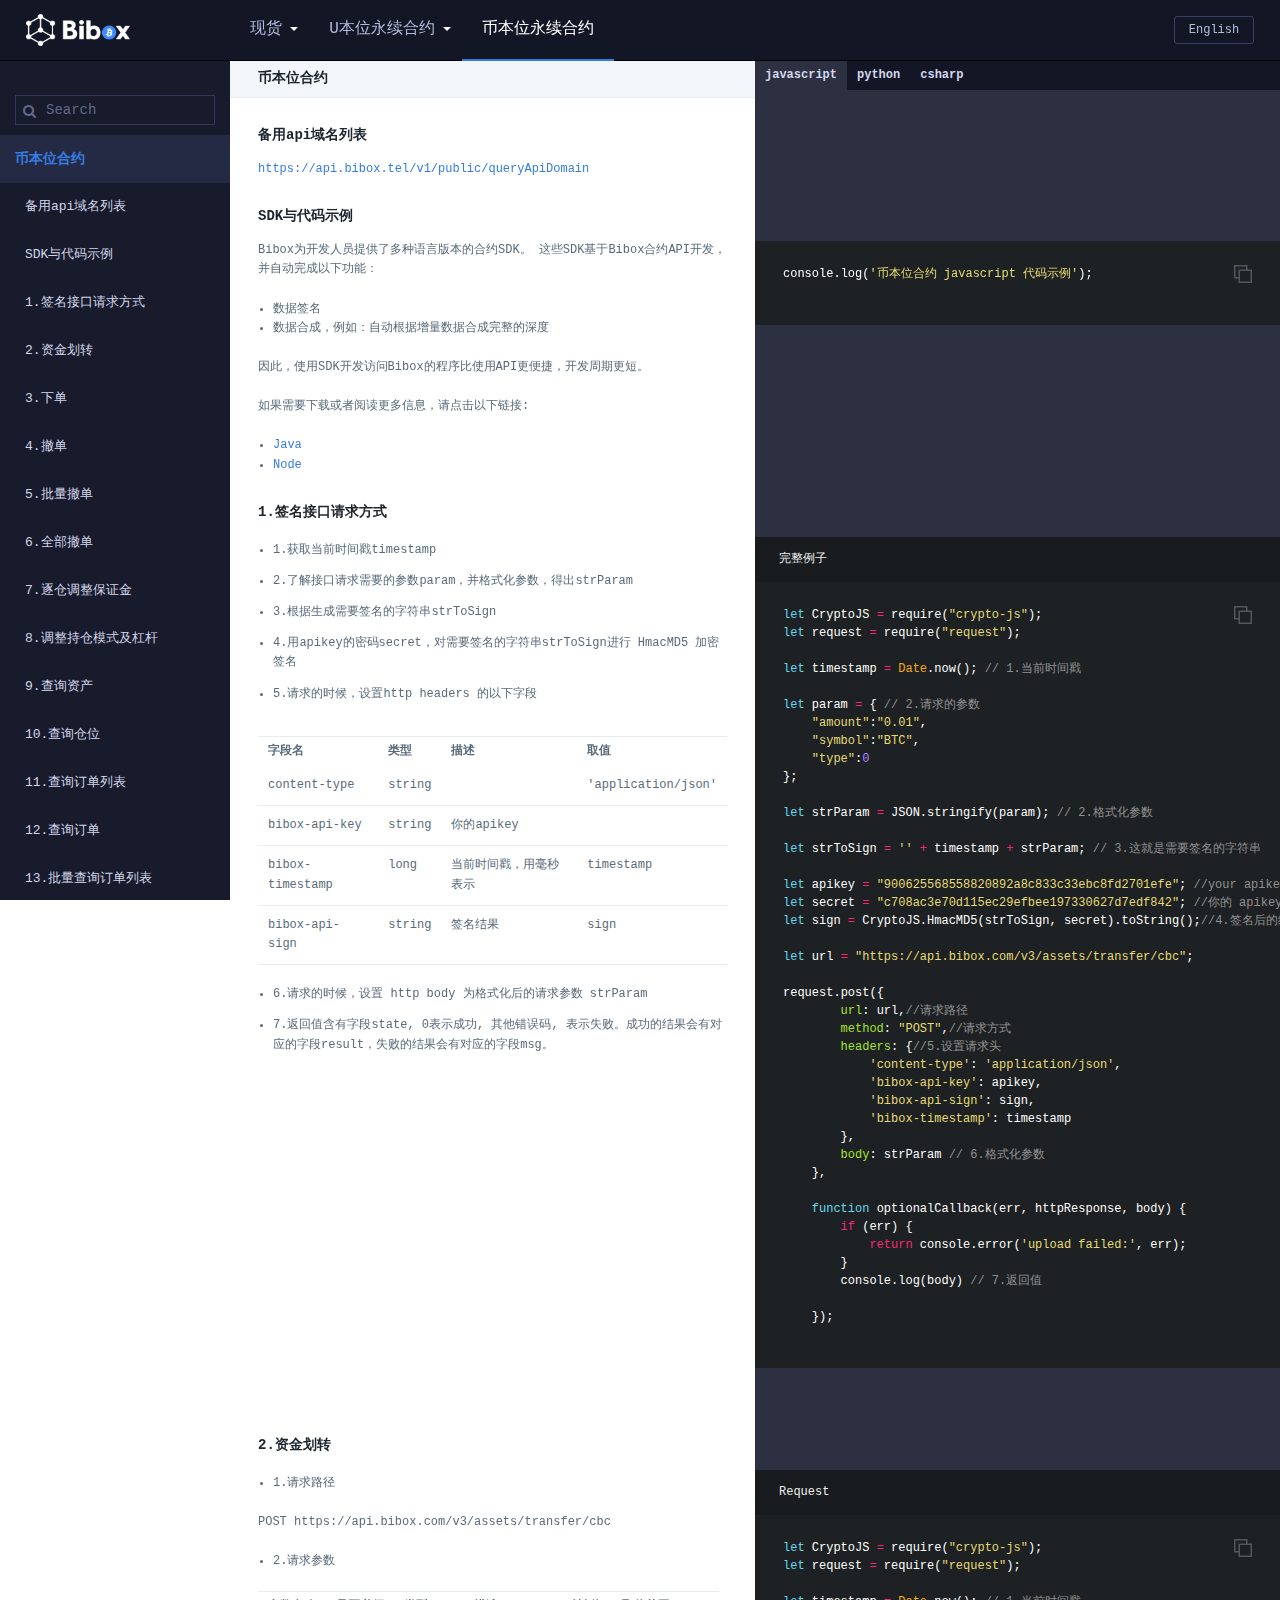
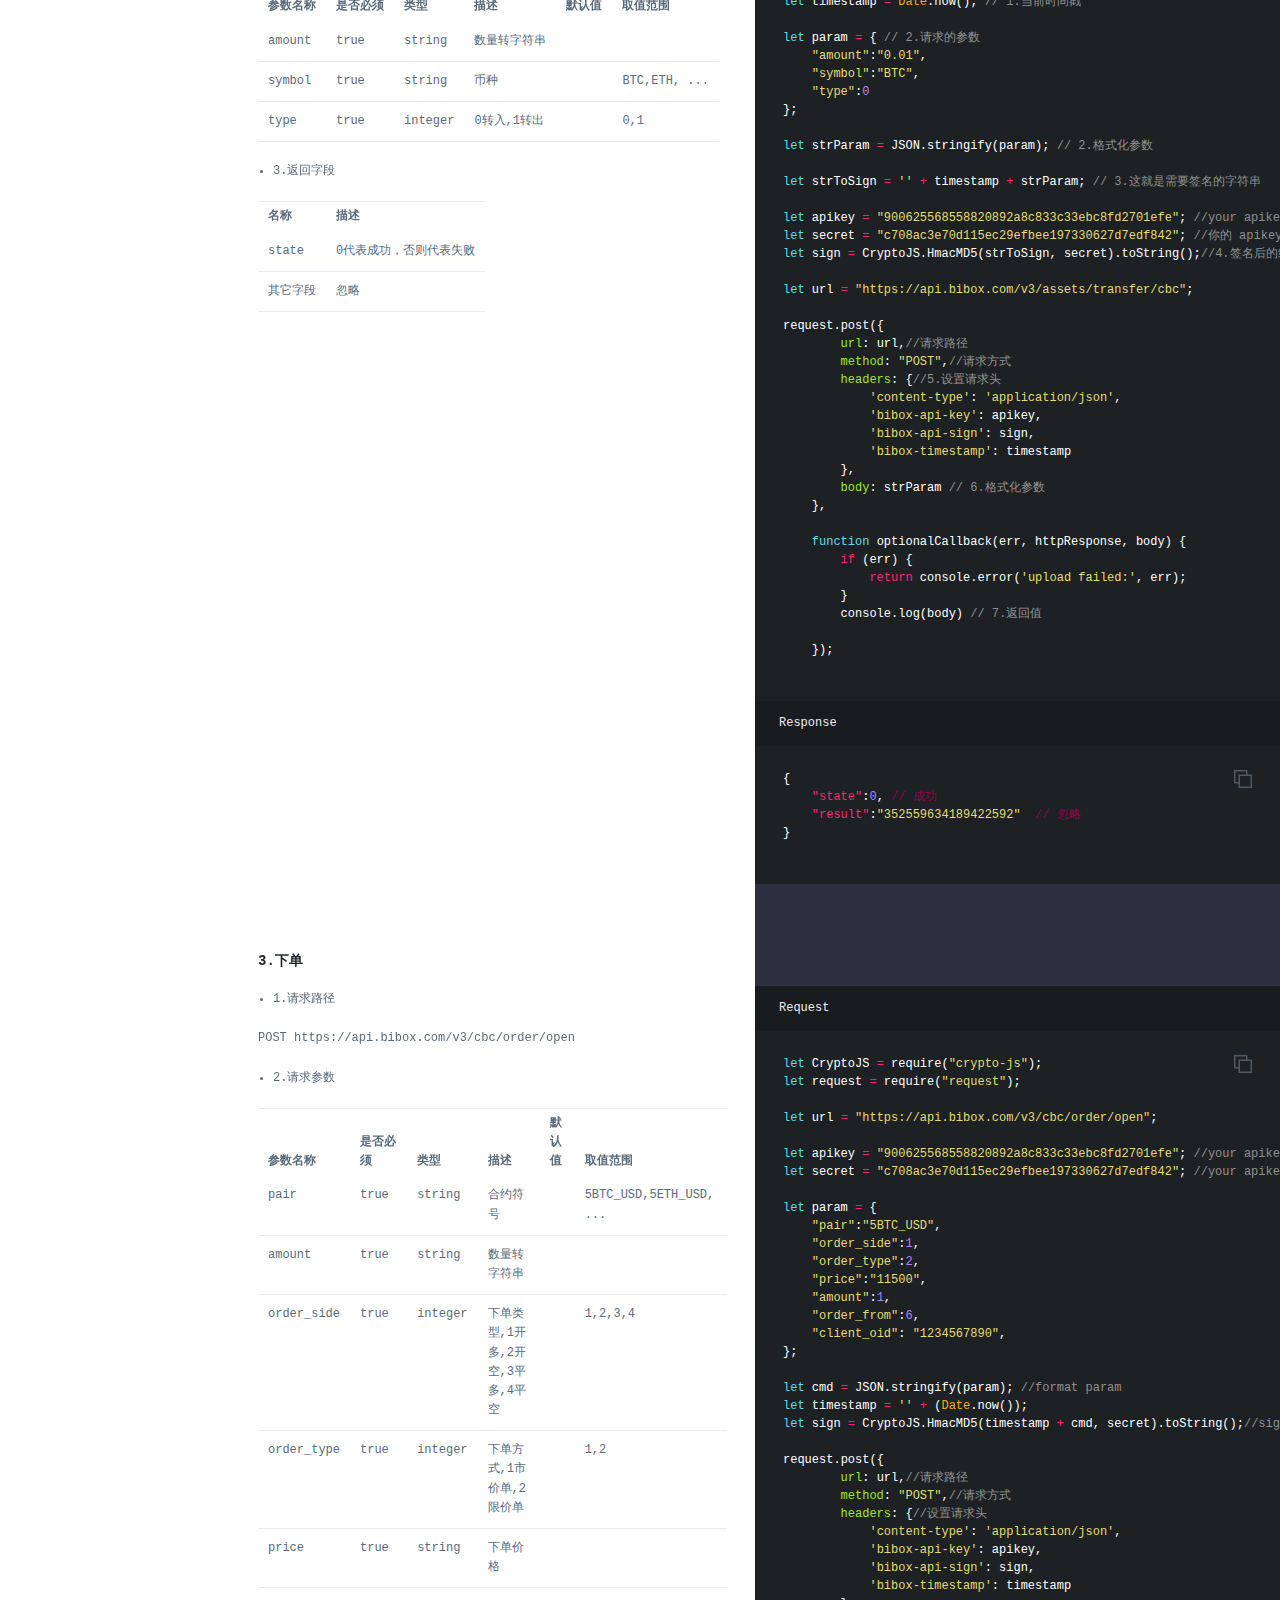
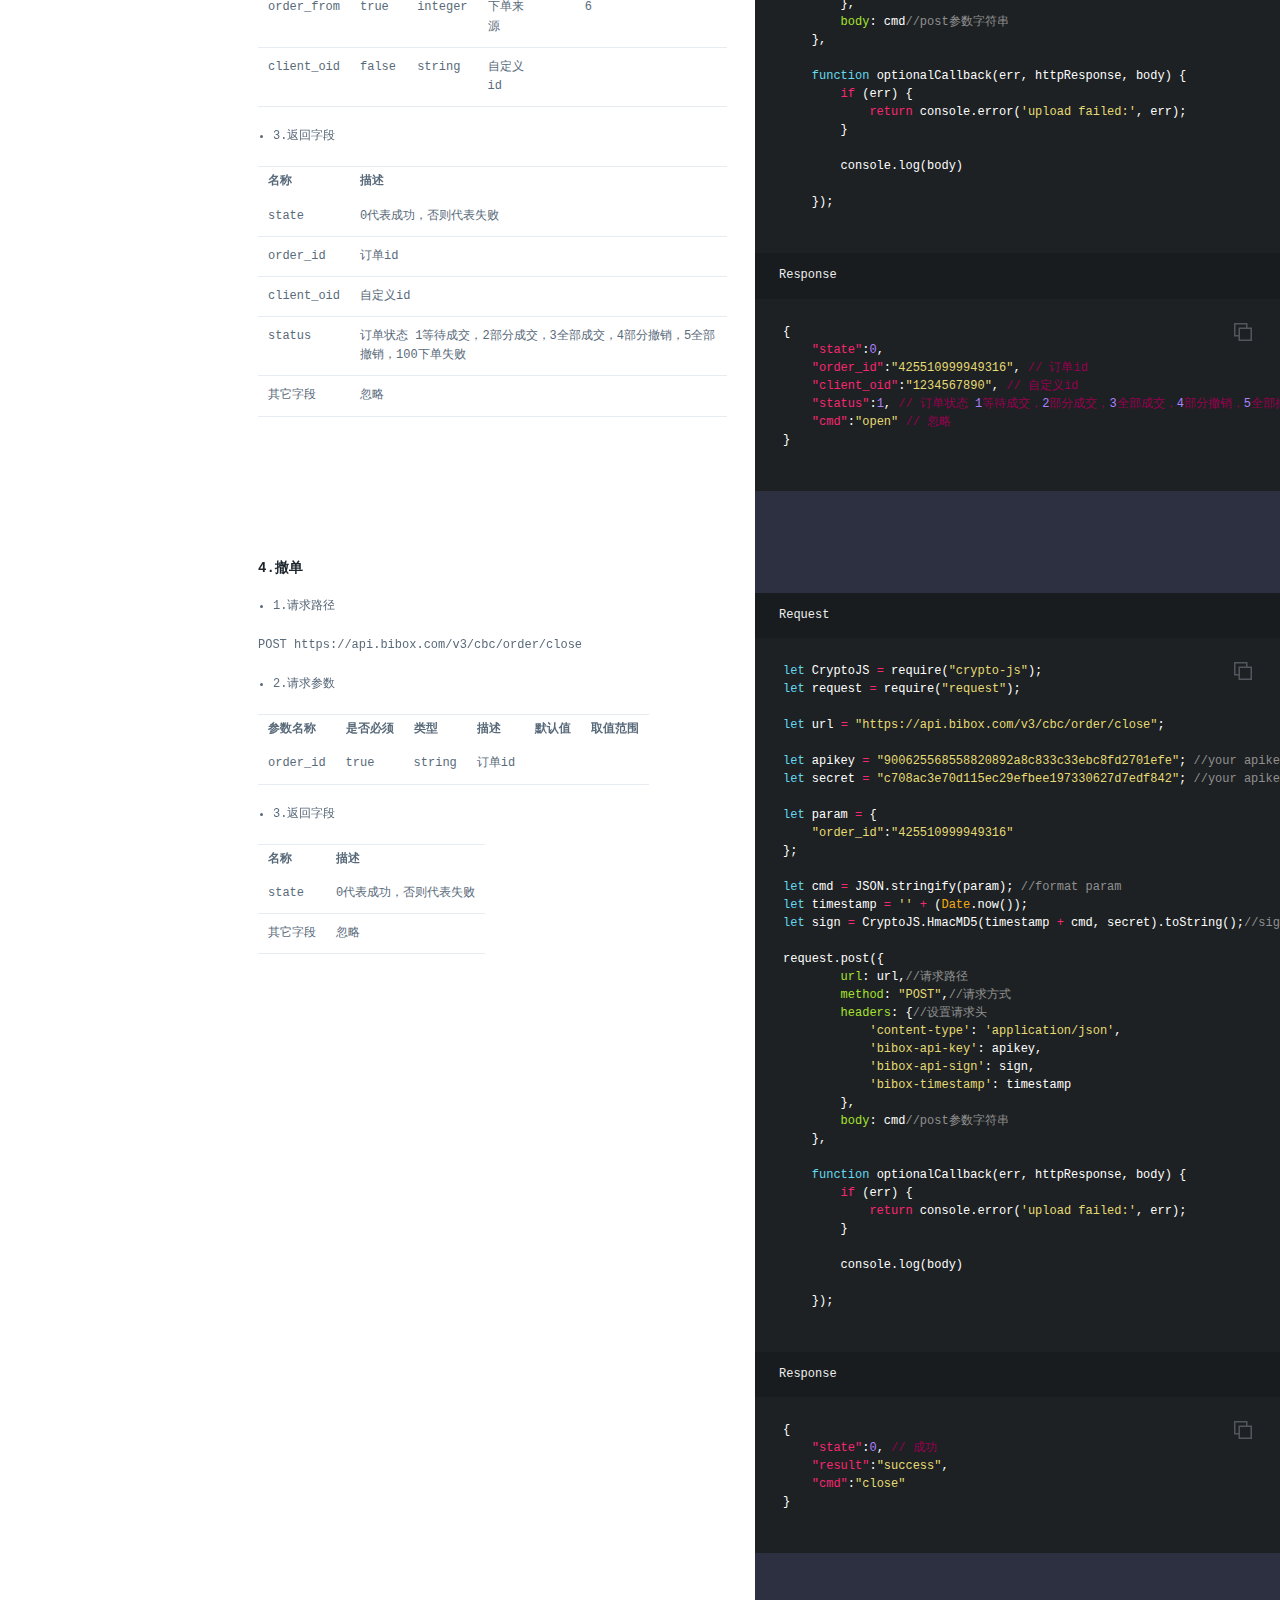
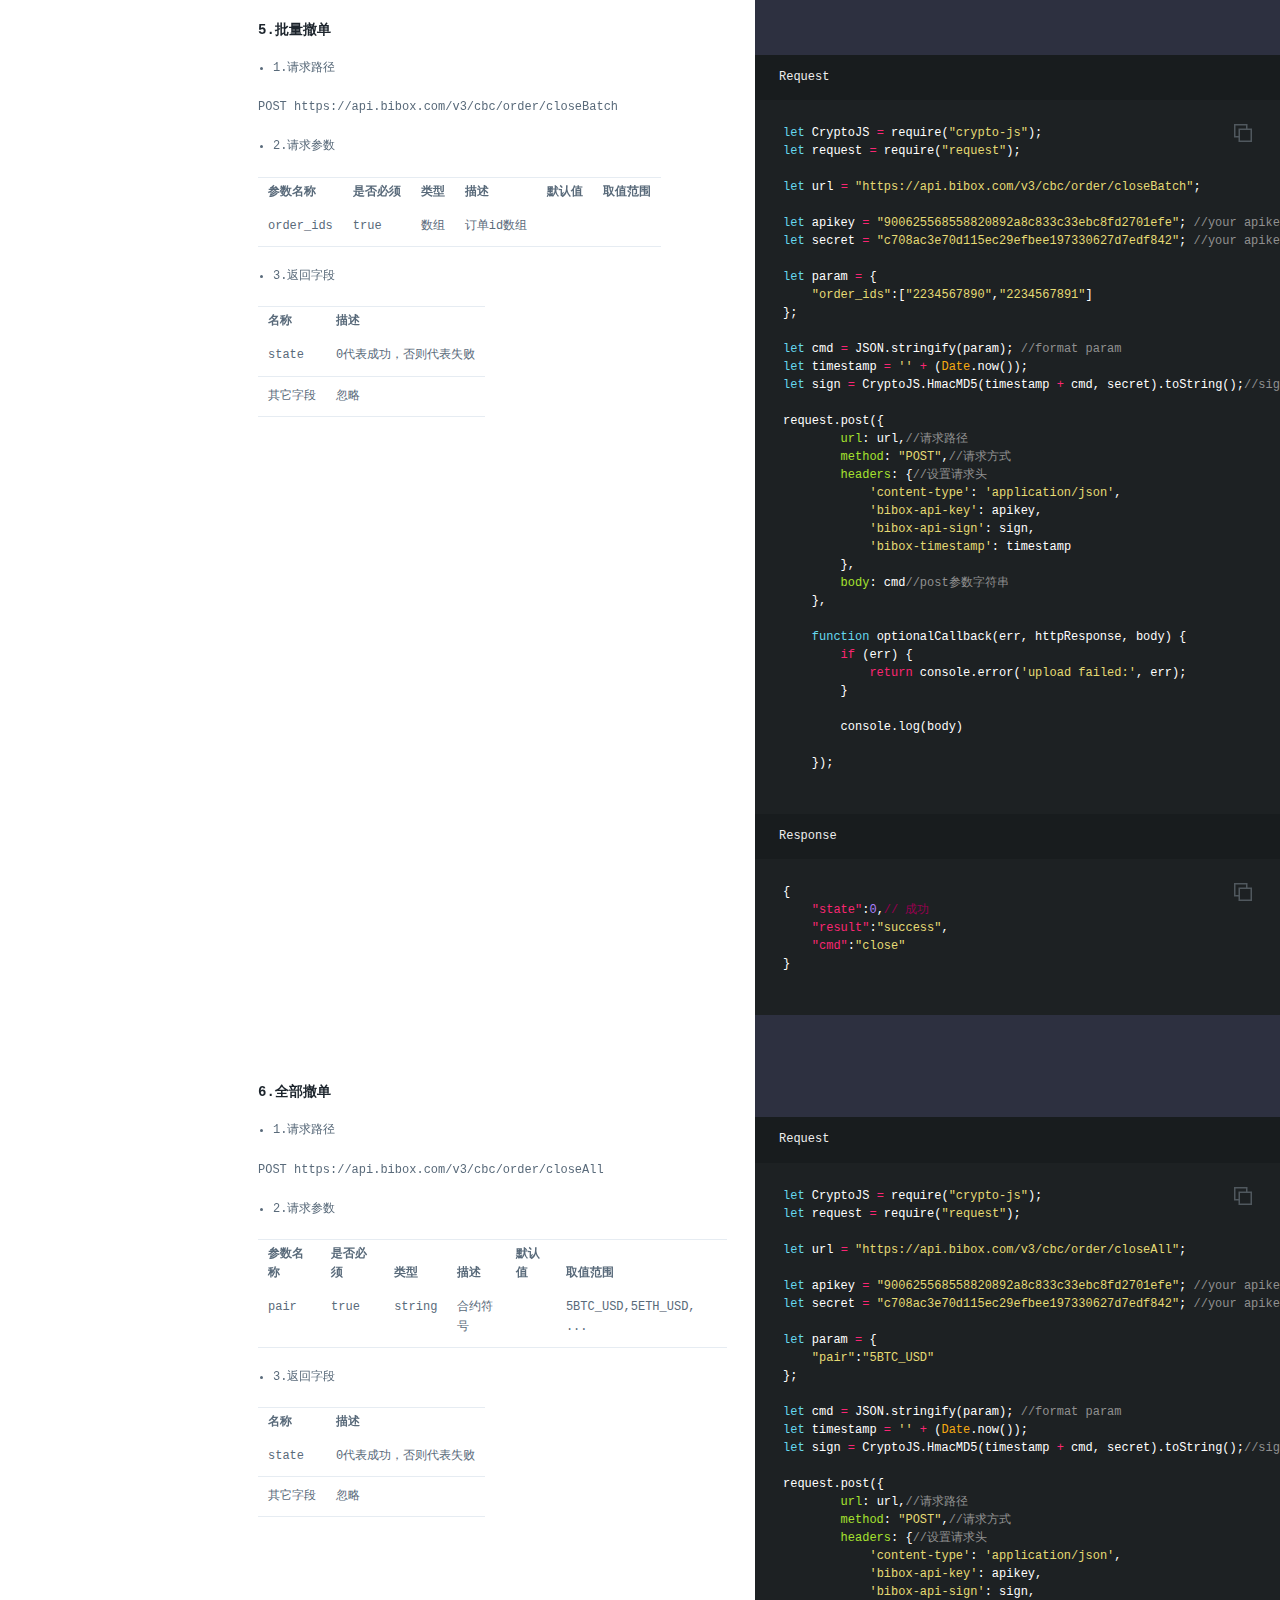
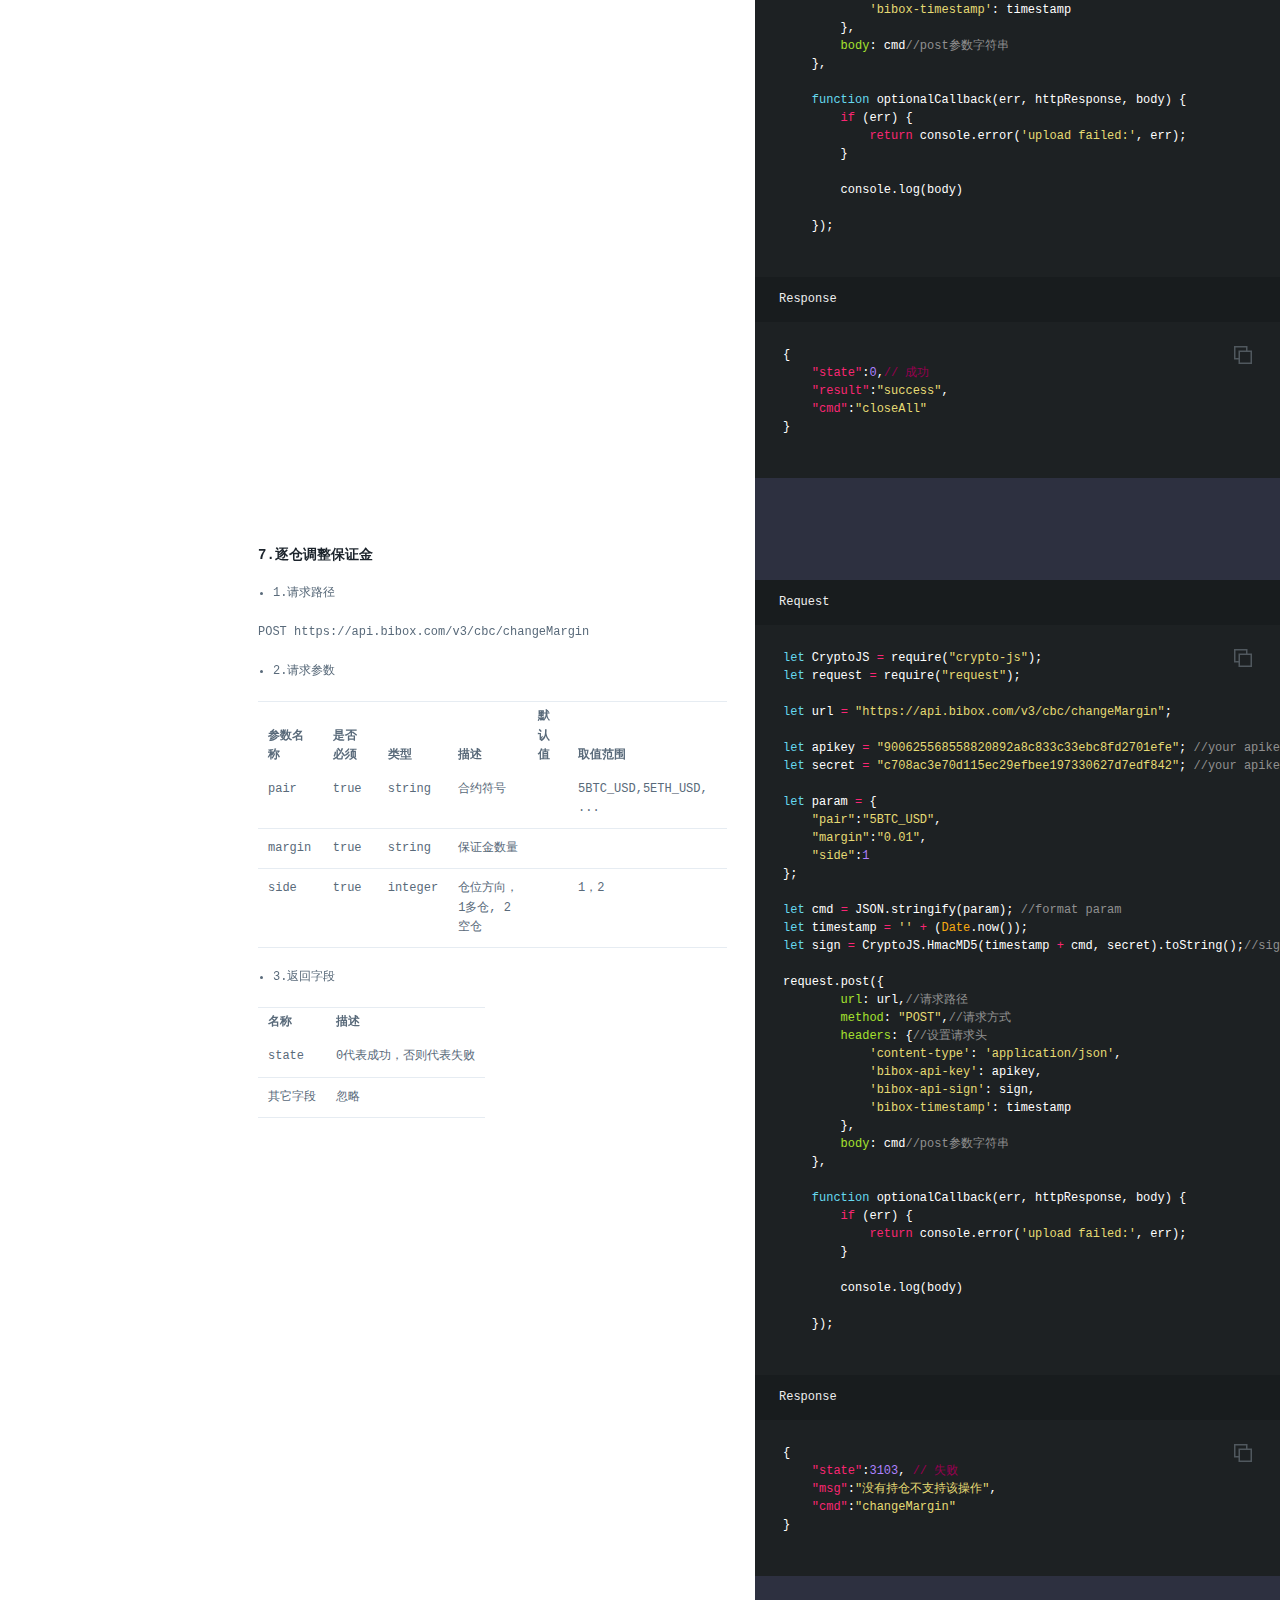
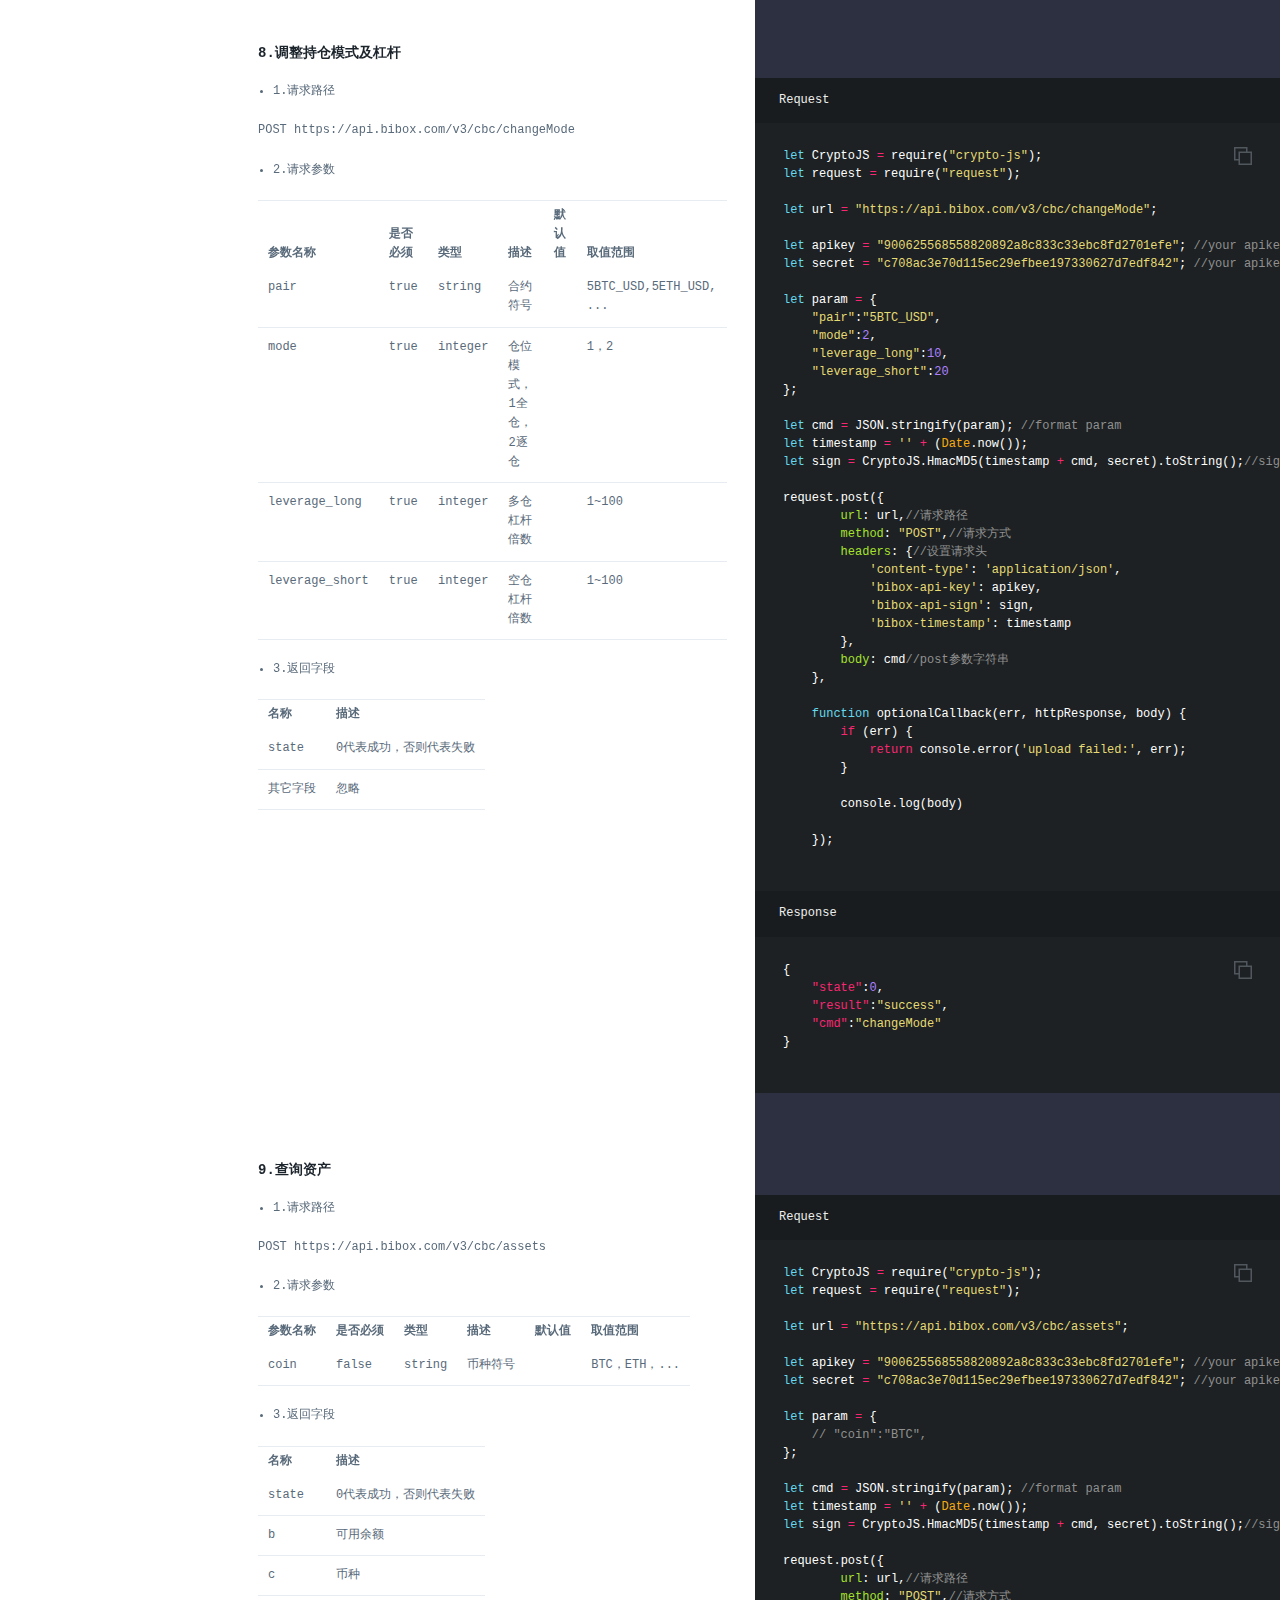
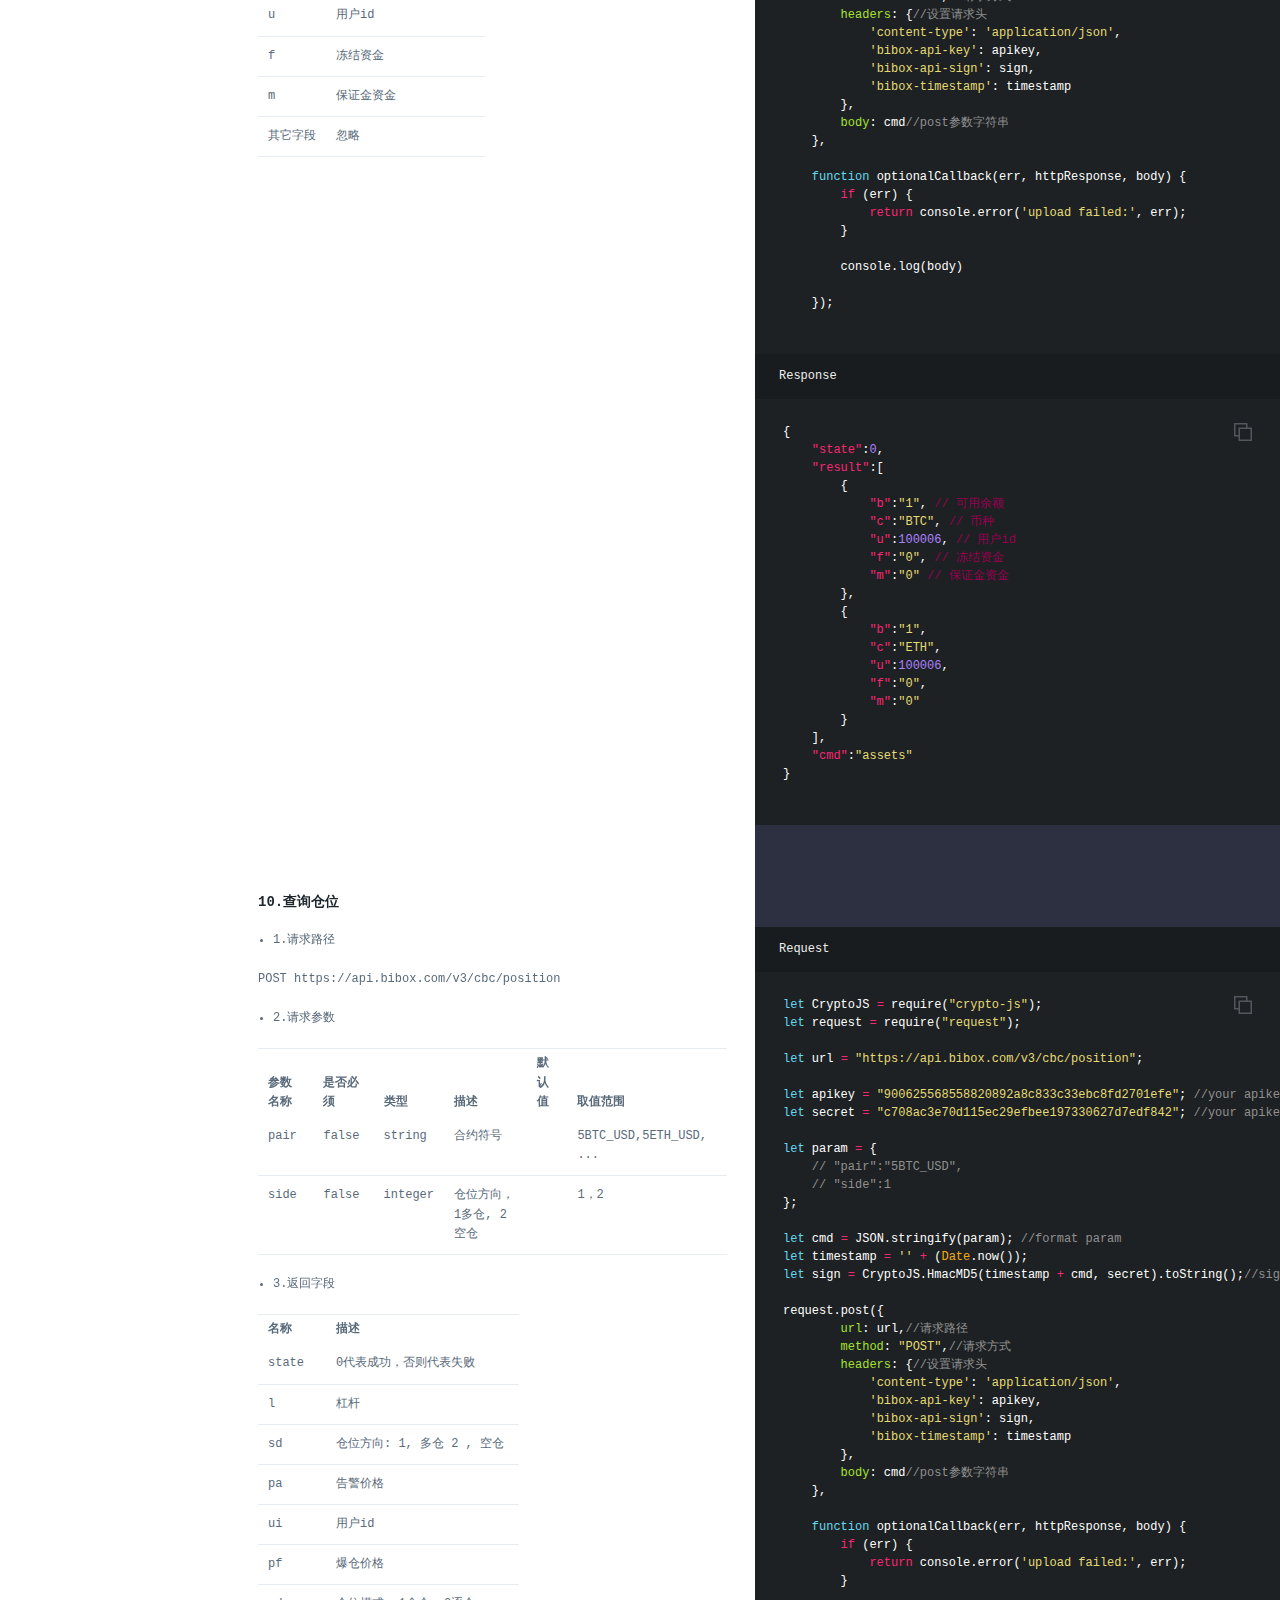
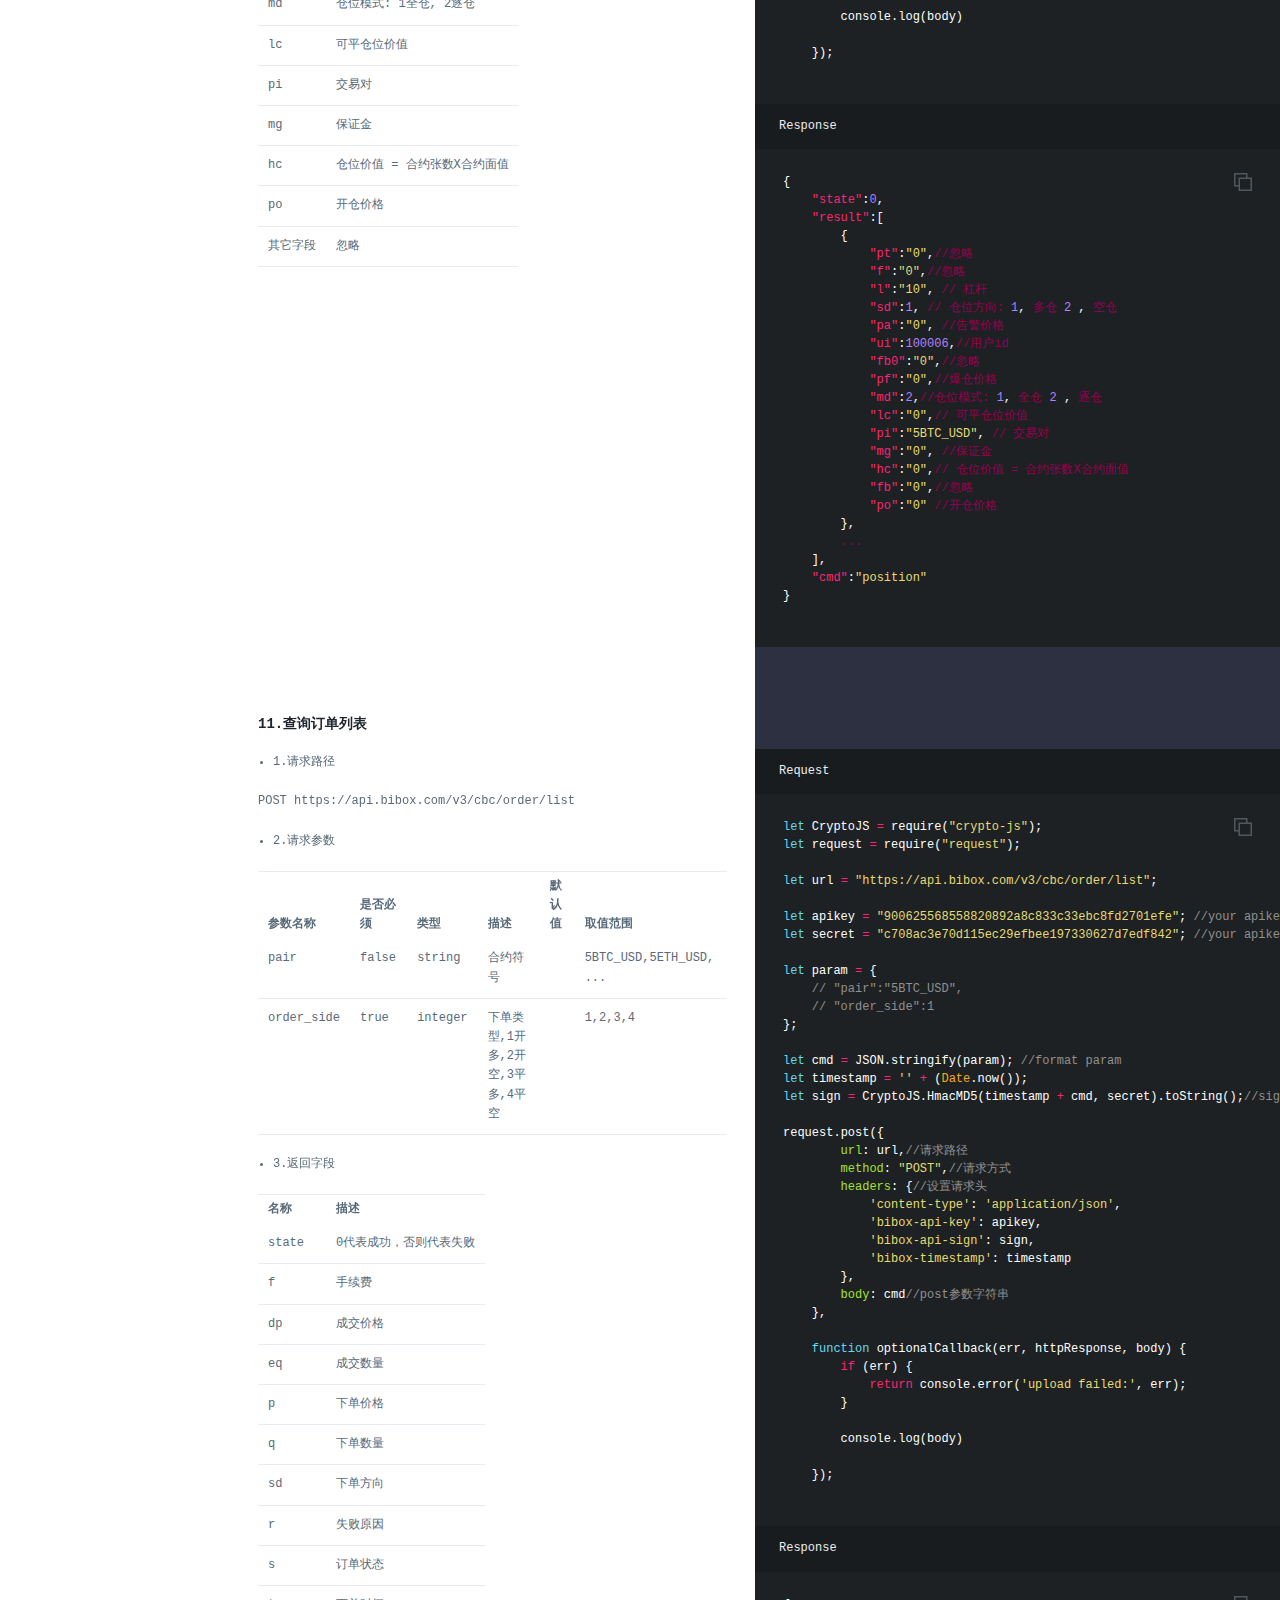
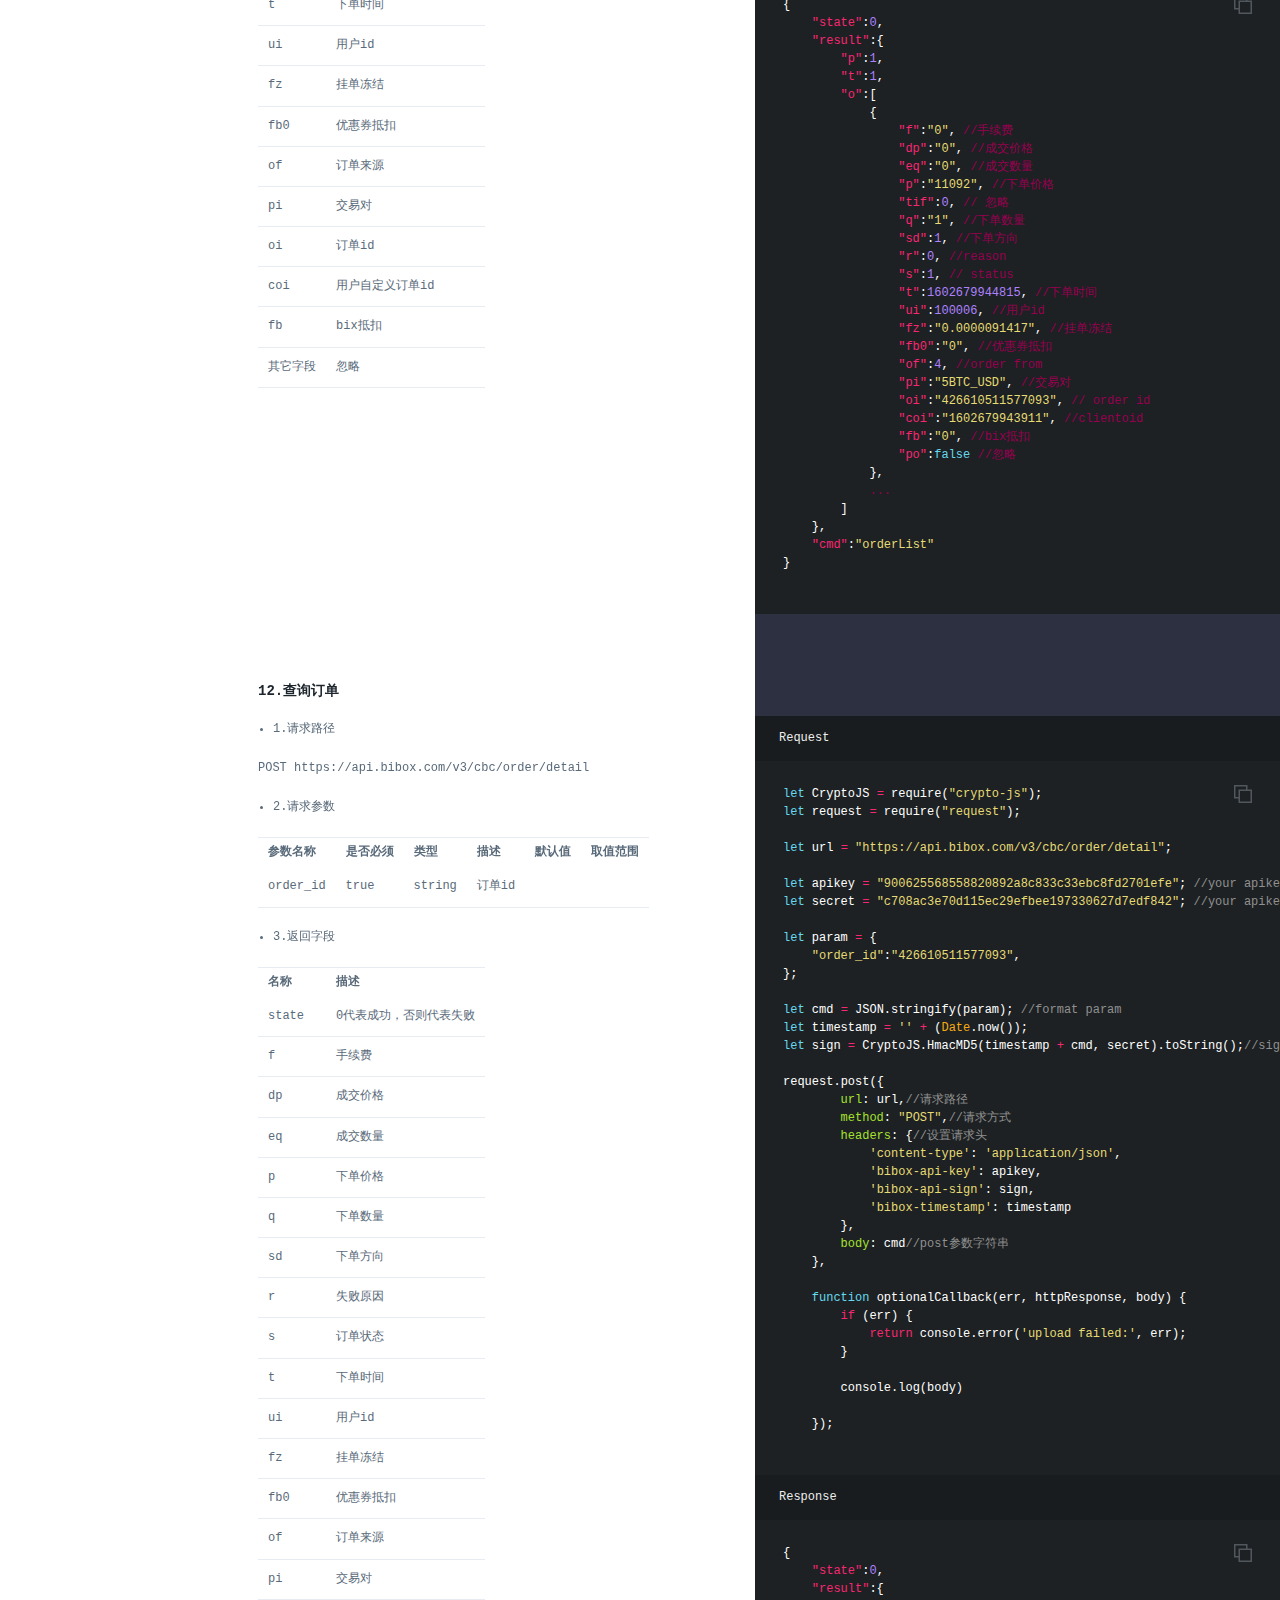
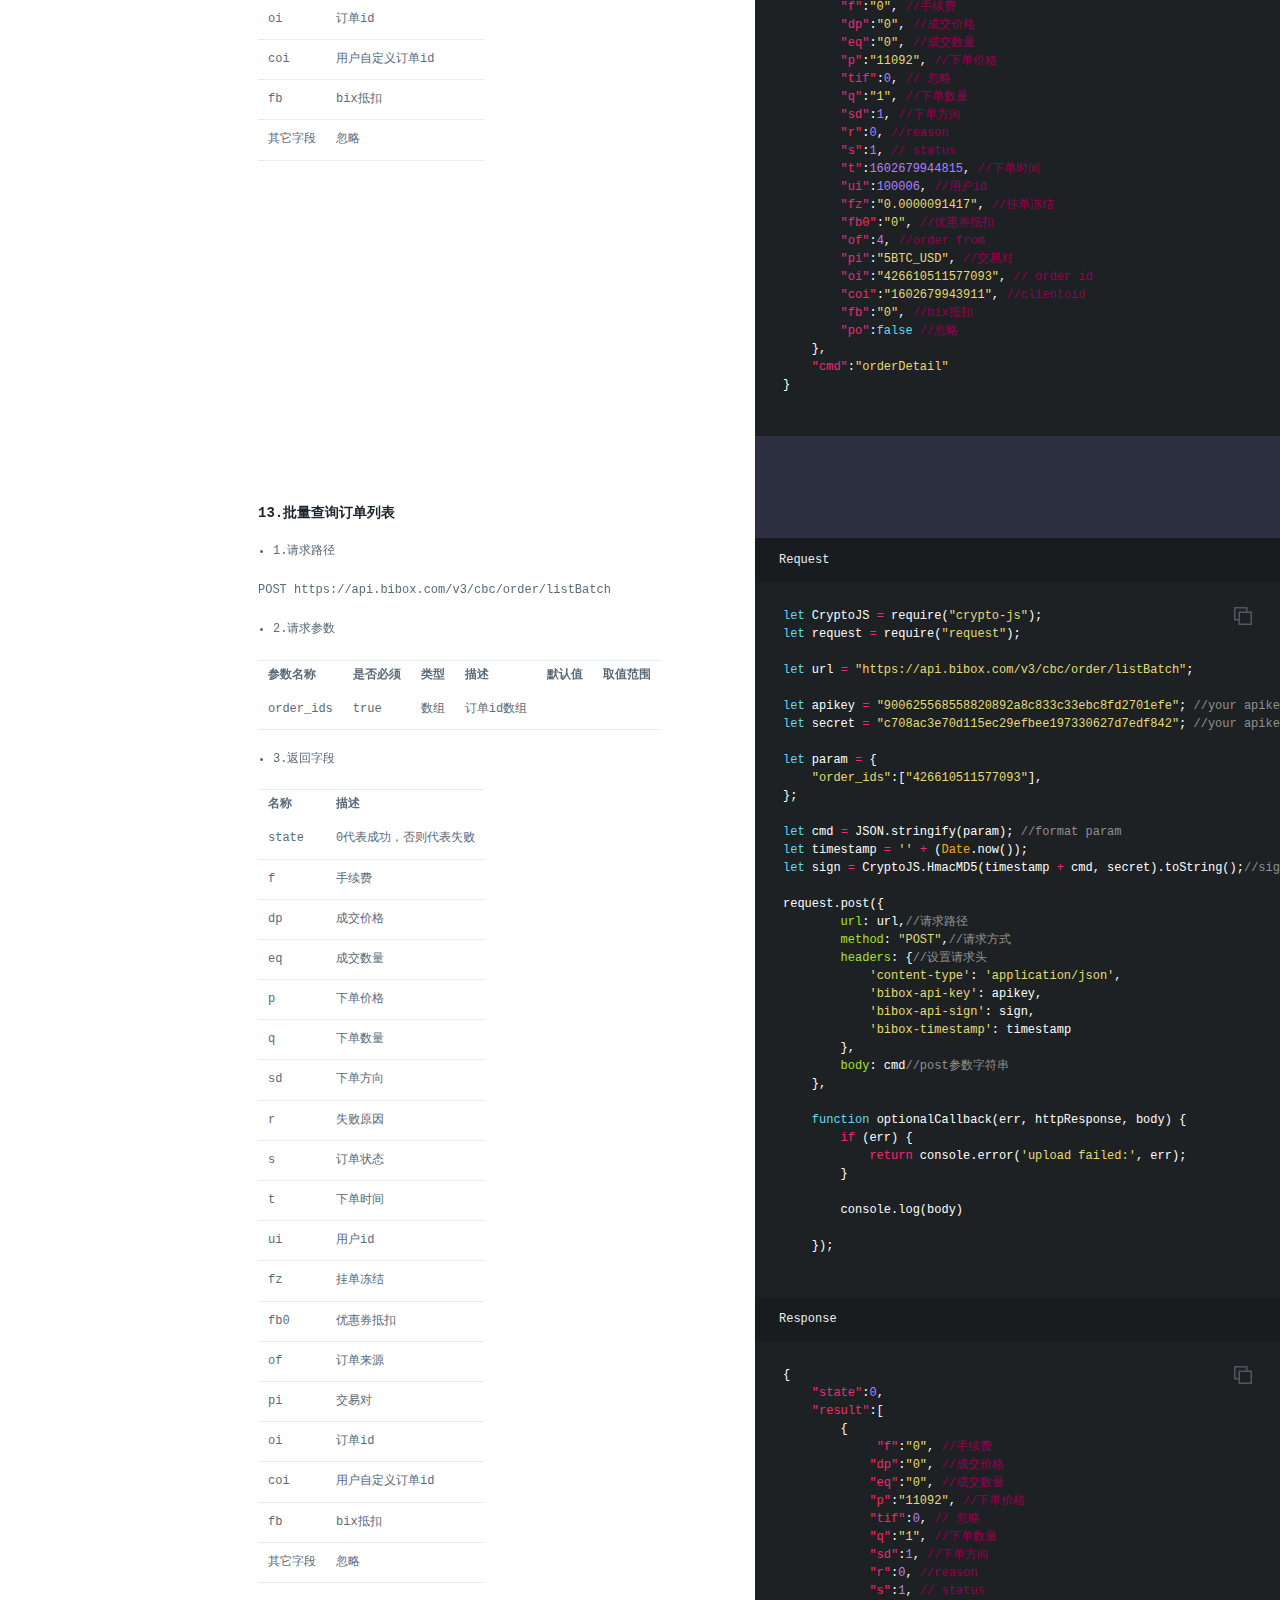
==== commit 2af55d93: "update" ====
--- a/futures-coin/v3/zh/index.html
+++ b/futures-coin/v3/zh/index.html
@@ -340,6 +340,9 @@
             <a href="#8febbbfcbc" class="toc-h1 toc-link" data-title="币本位合约">币本位合约</a>
               <ul class="toc-list-h2">
                   <li>
+                    <a href="#api" class="toc-h2 toc-link" data-title="备用api域名列表">备用api域名列表</a>
+                  </li>
+                  <li>
                     <a href="#sdk" class="toc-h2 toc-link" data-title="SDK与代码示例">SDK与代码示例</a>
                   </li>
                   <li>
@@ -474,7 +477,9 @@
     <div class="page-wrapper">
       <div class="dark-box"></div>
       <div class="content">
-        <h1 id='8febbbfcbc'>币本位合约</h1><h2 id='sdk'>SDK与代码示例</h2><div class="highlight"><pre class="highlight javascript tab-javascript"><code><span class="nx">console</span><span class="p">.</span><span class="nx">log</span><span class="p">(</span><span class="dl">'</span><span class="s1">币本位合约 javascript 代码示例</span><span class="dl">'</span><span class="p">);</span>
+        <h1 id='8febbbfcbc'>币本位合约</h1><h2 id='api'>备用api域名列表</h2>
+<p><a href="https://api.bibox.tel/v1/public/queryApiDomain">https://api.bibox.tel/v1/public/queryApiDomain</a></p>
+<h2 id='sdk'>SDK与代码示例</h2><div class="highlight"><pre class="highlight javascript tab-javascript"><code><span class="nx">console</span><span class="p">.</span><span class="nx">log</span><span class="p">(</span><span class="dl">'</span><span class="s1">币本位合约 javascript 代码示例</span><span class="dl">'</span><span class="p">);</span>
 
 </code></pre></div><div class="highlight"><pre class="highlight python tab-python"><code><span class="c1"># -*- coding:utf-8 -*-
 </span>
